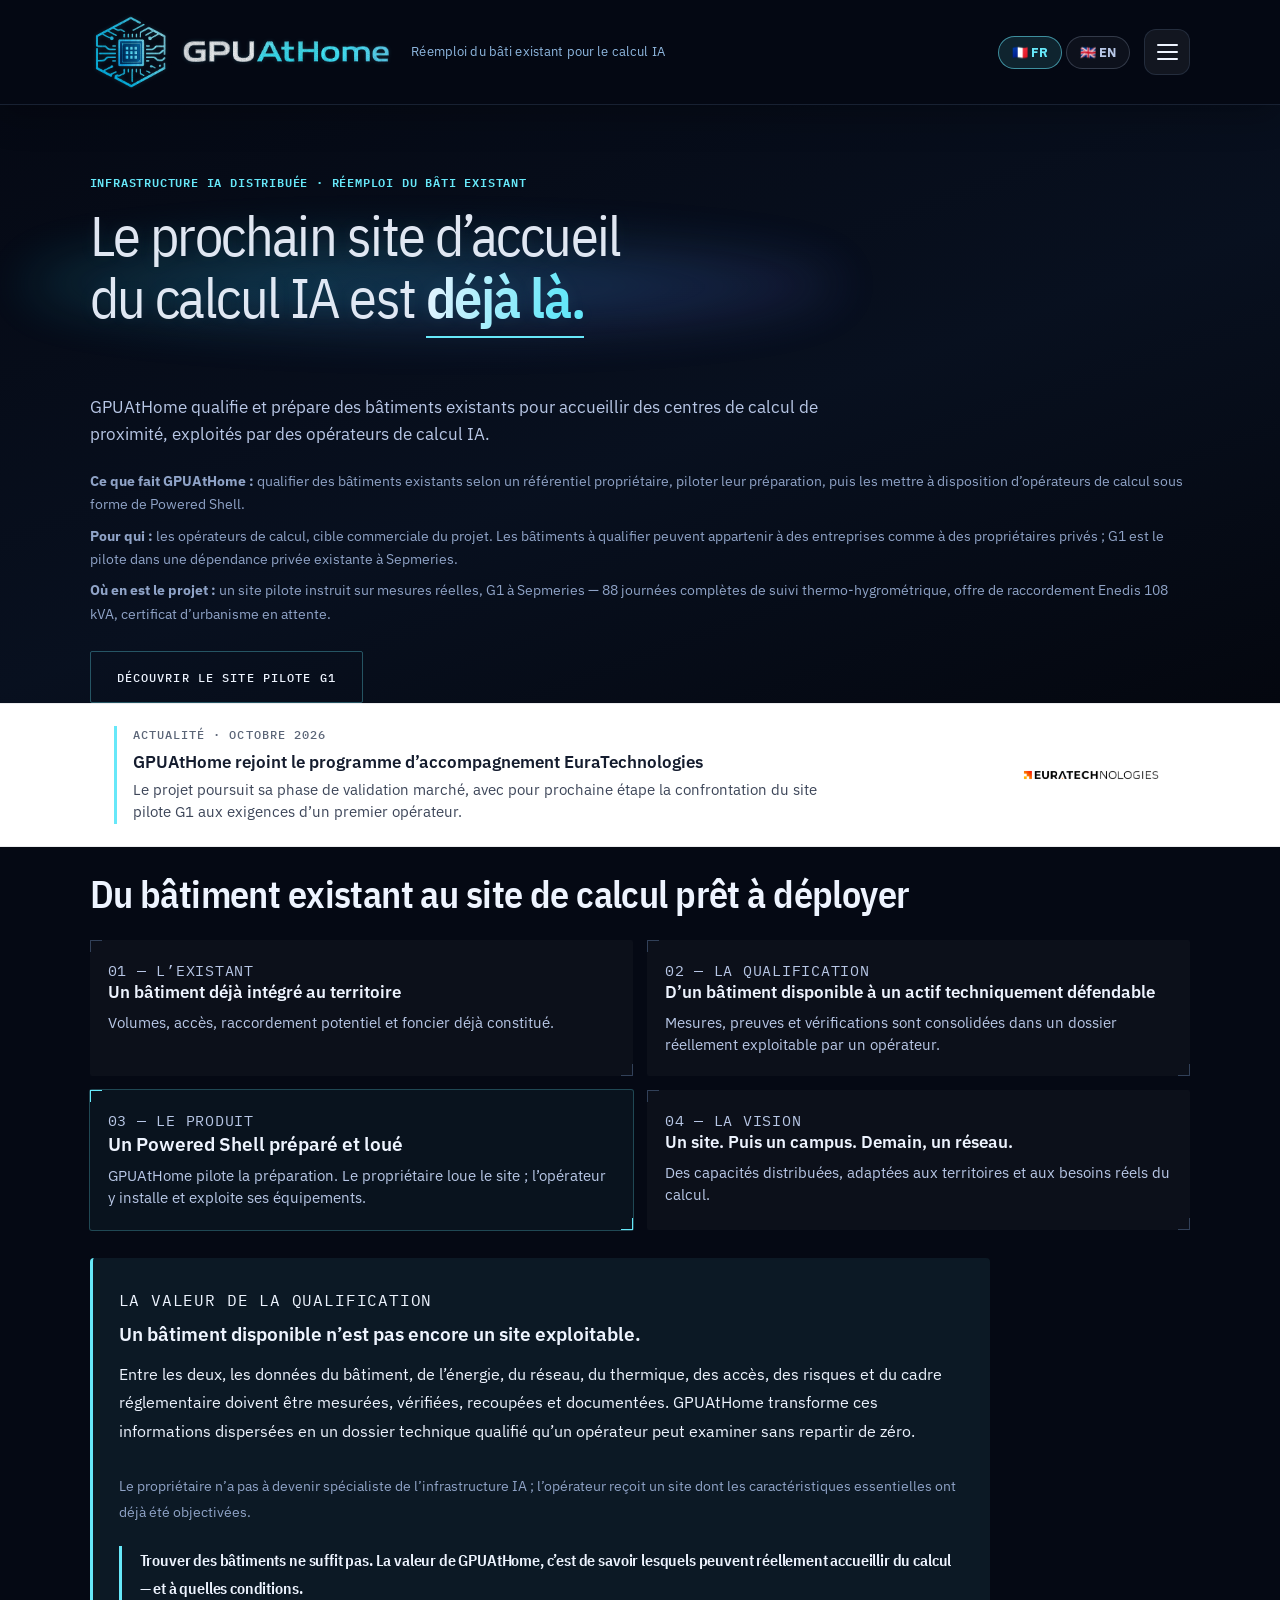
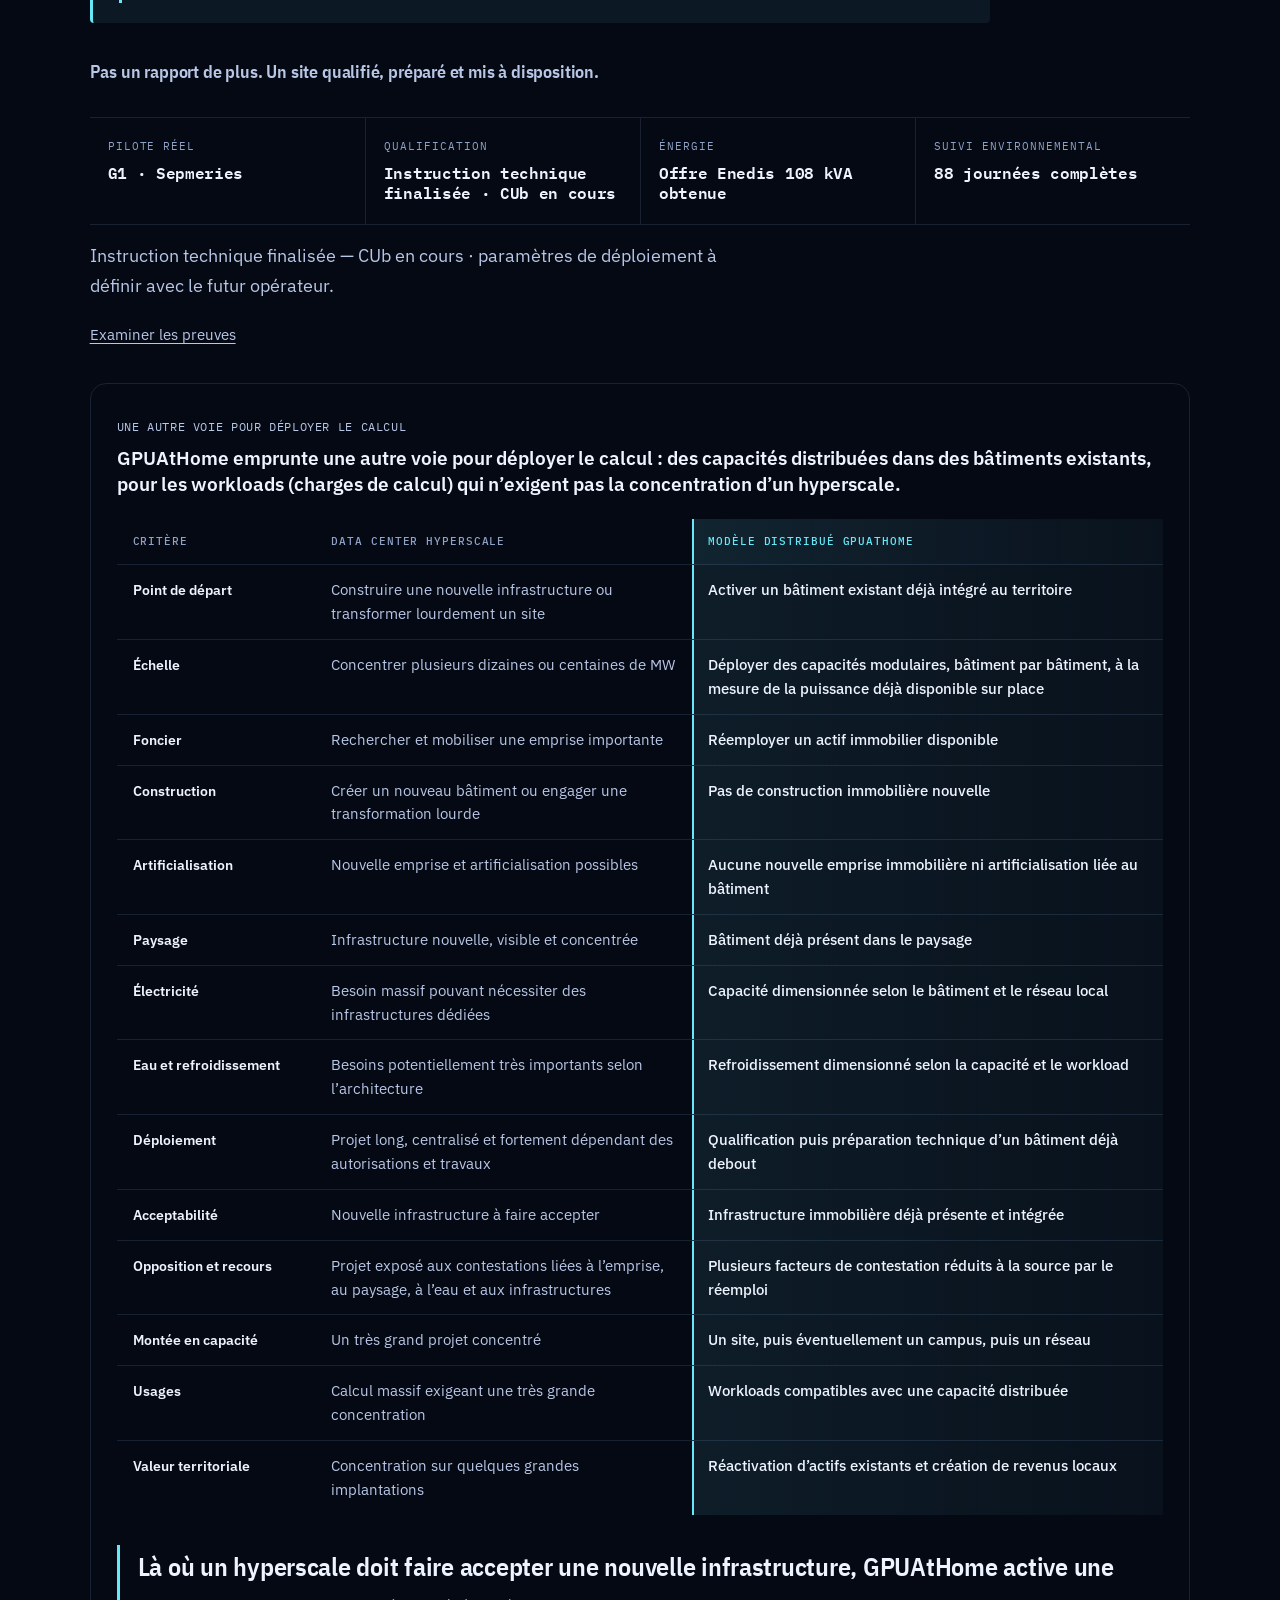
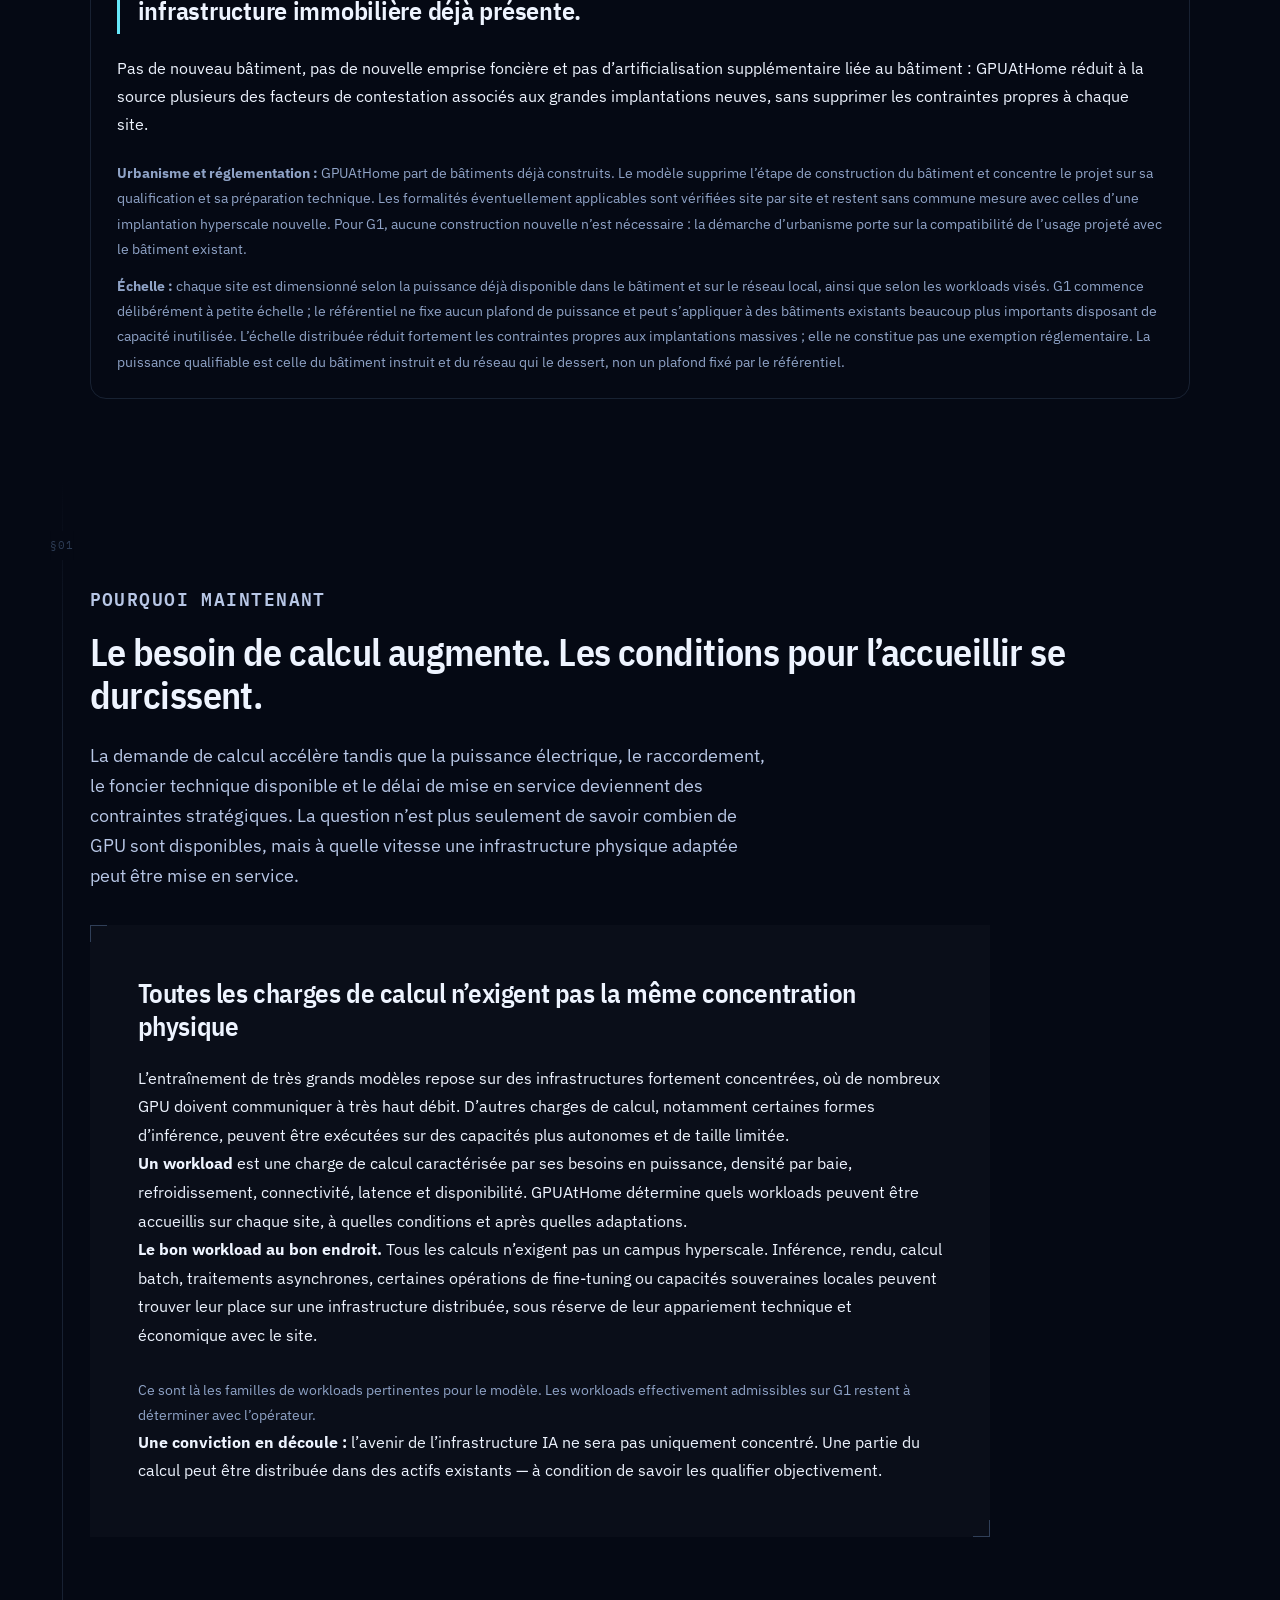
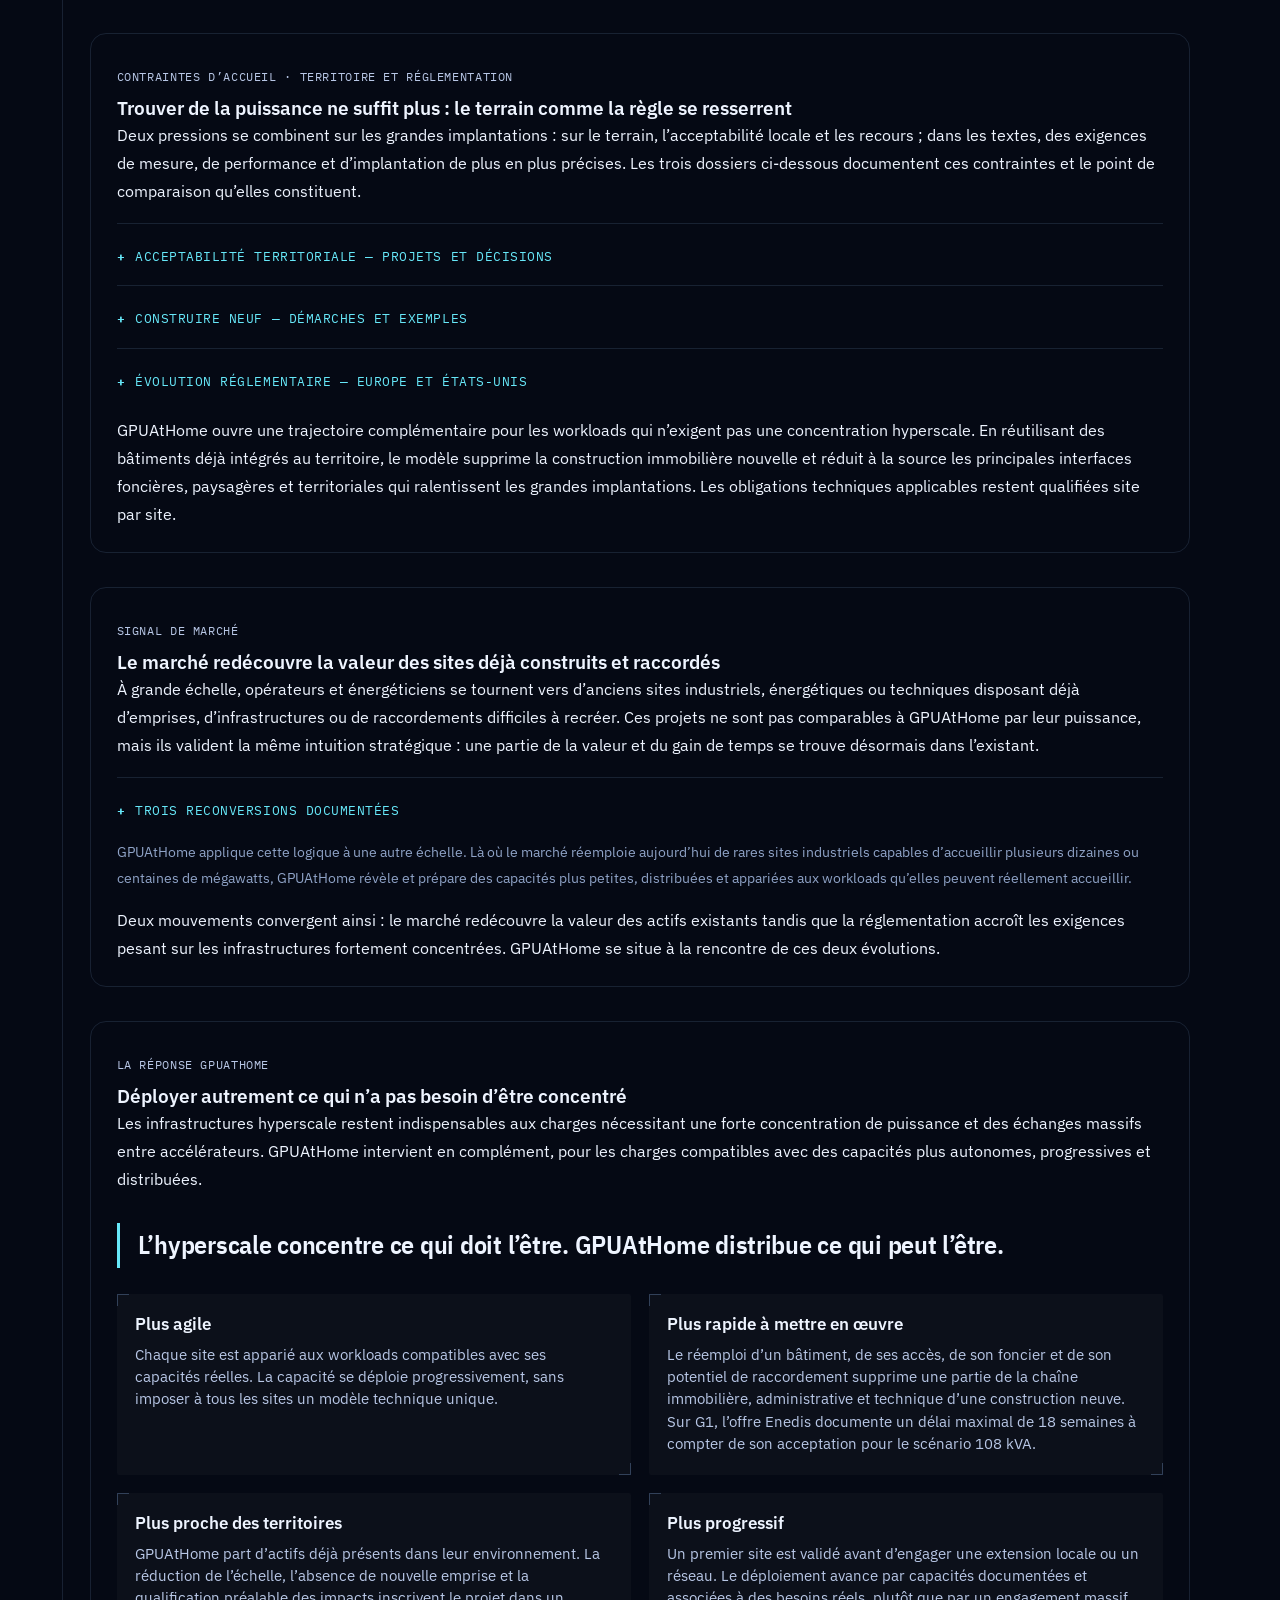
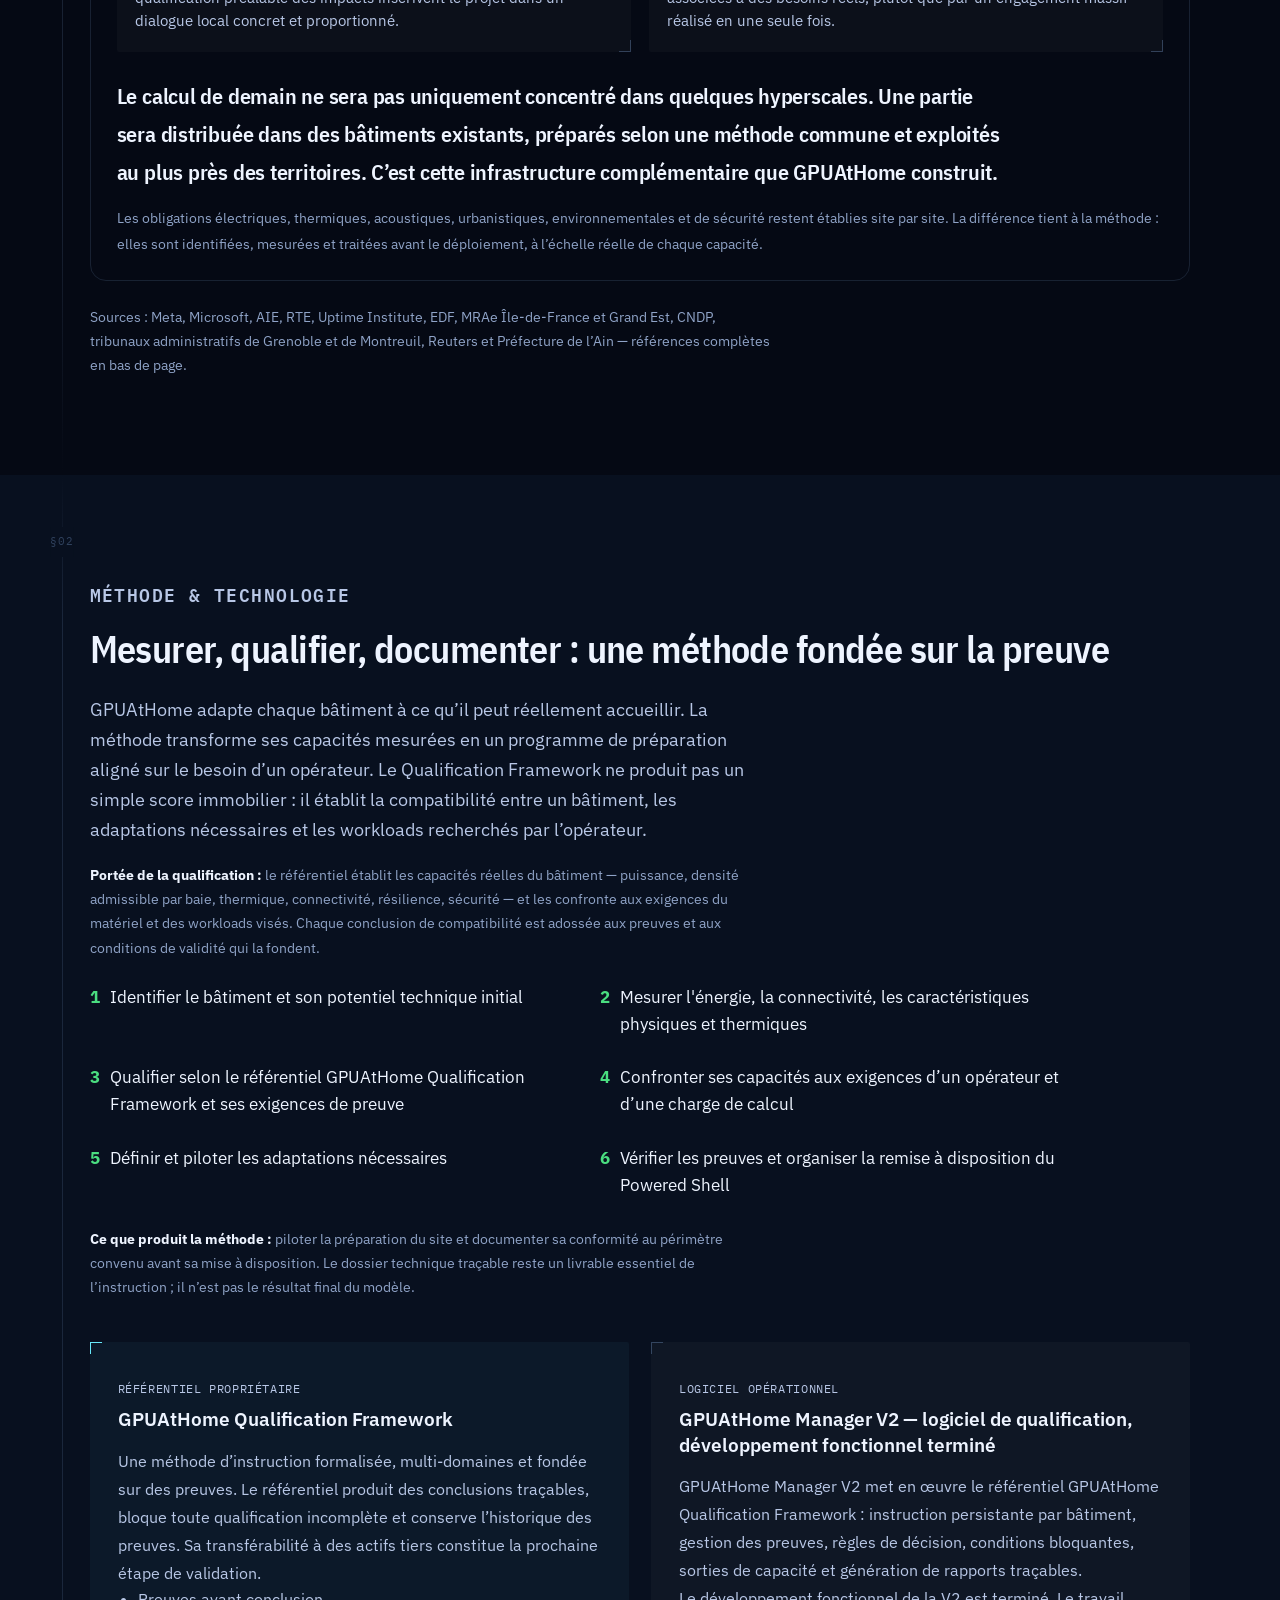
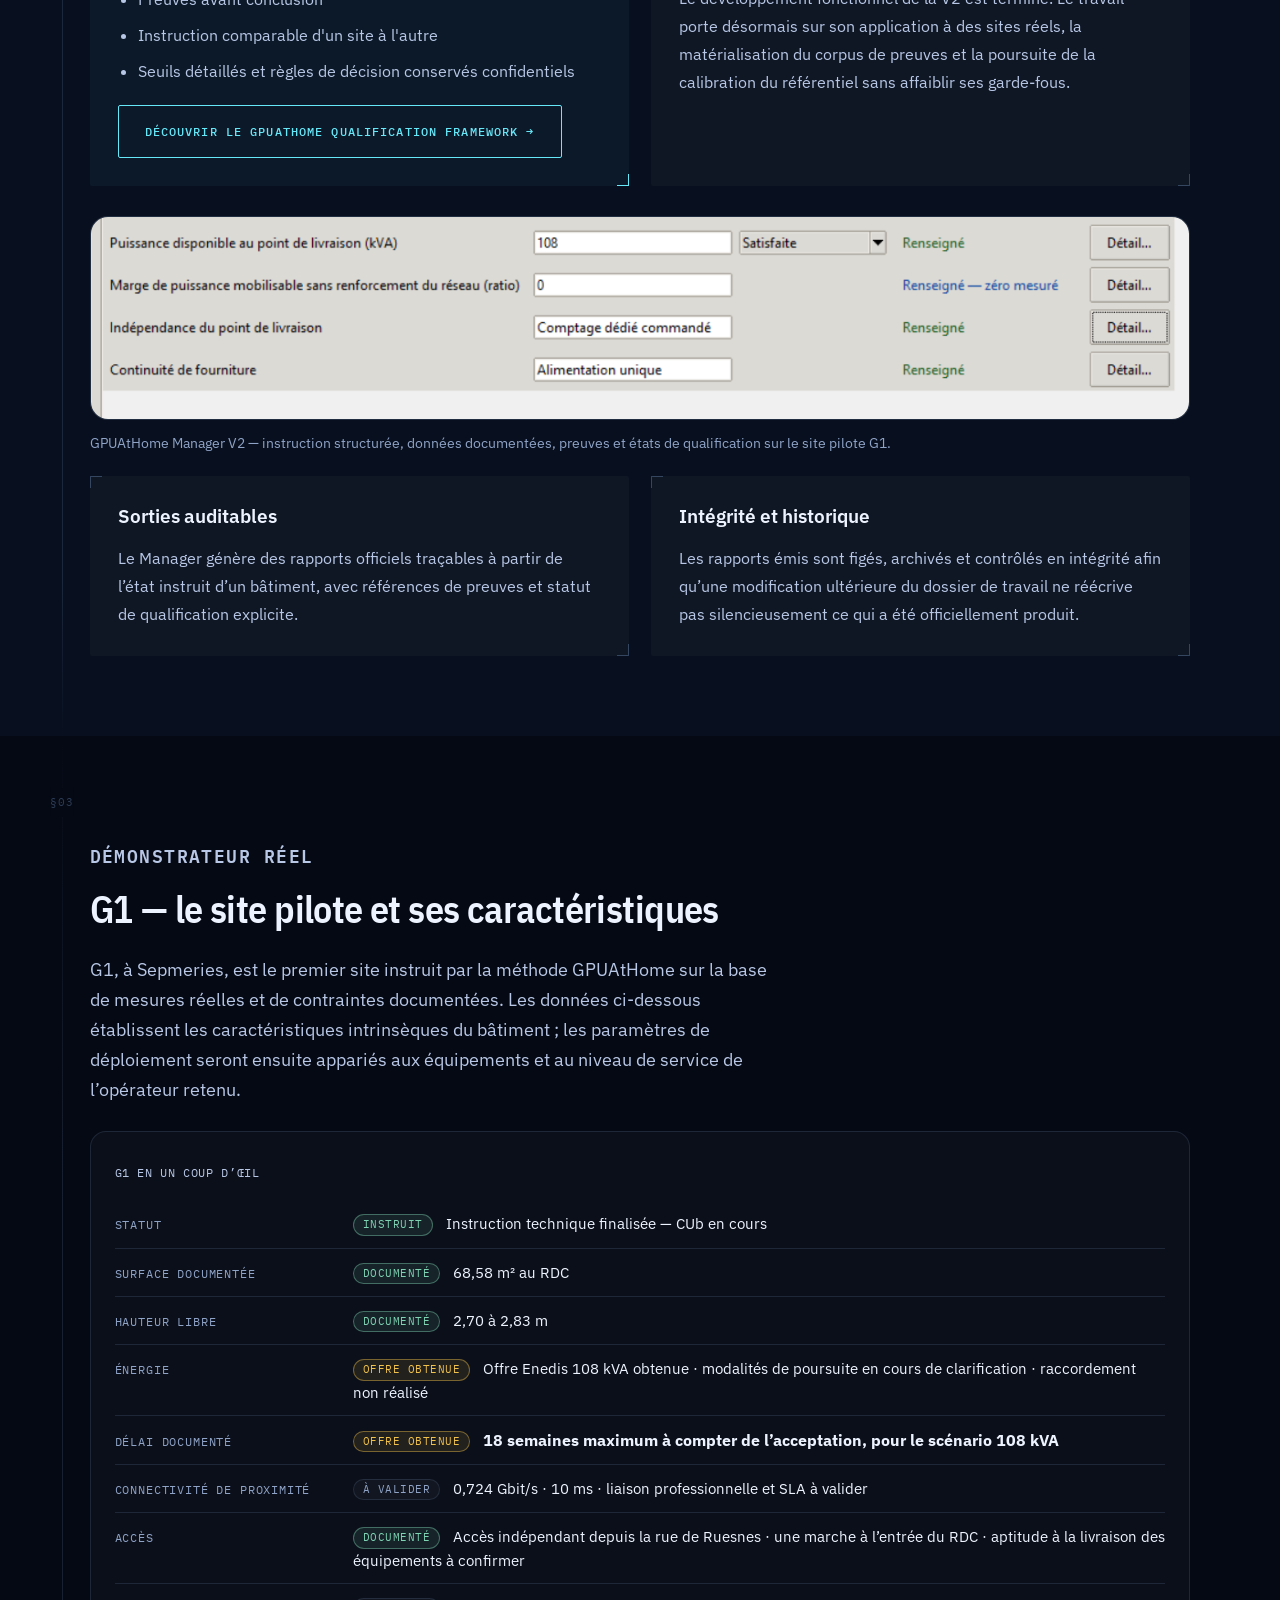
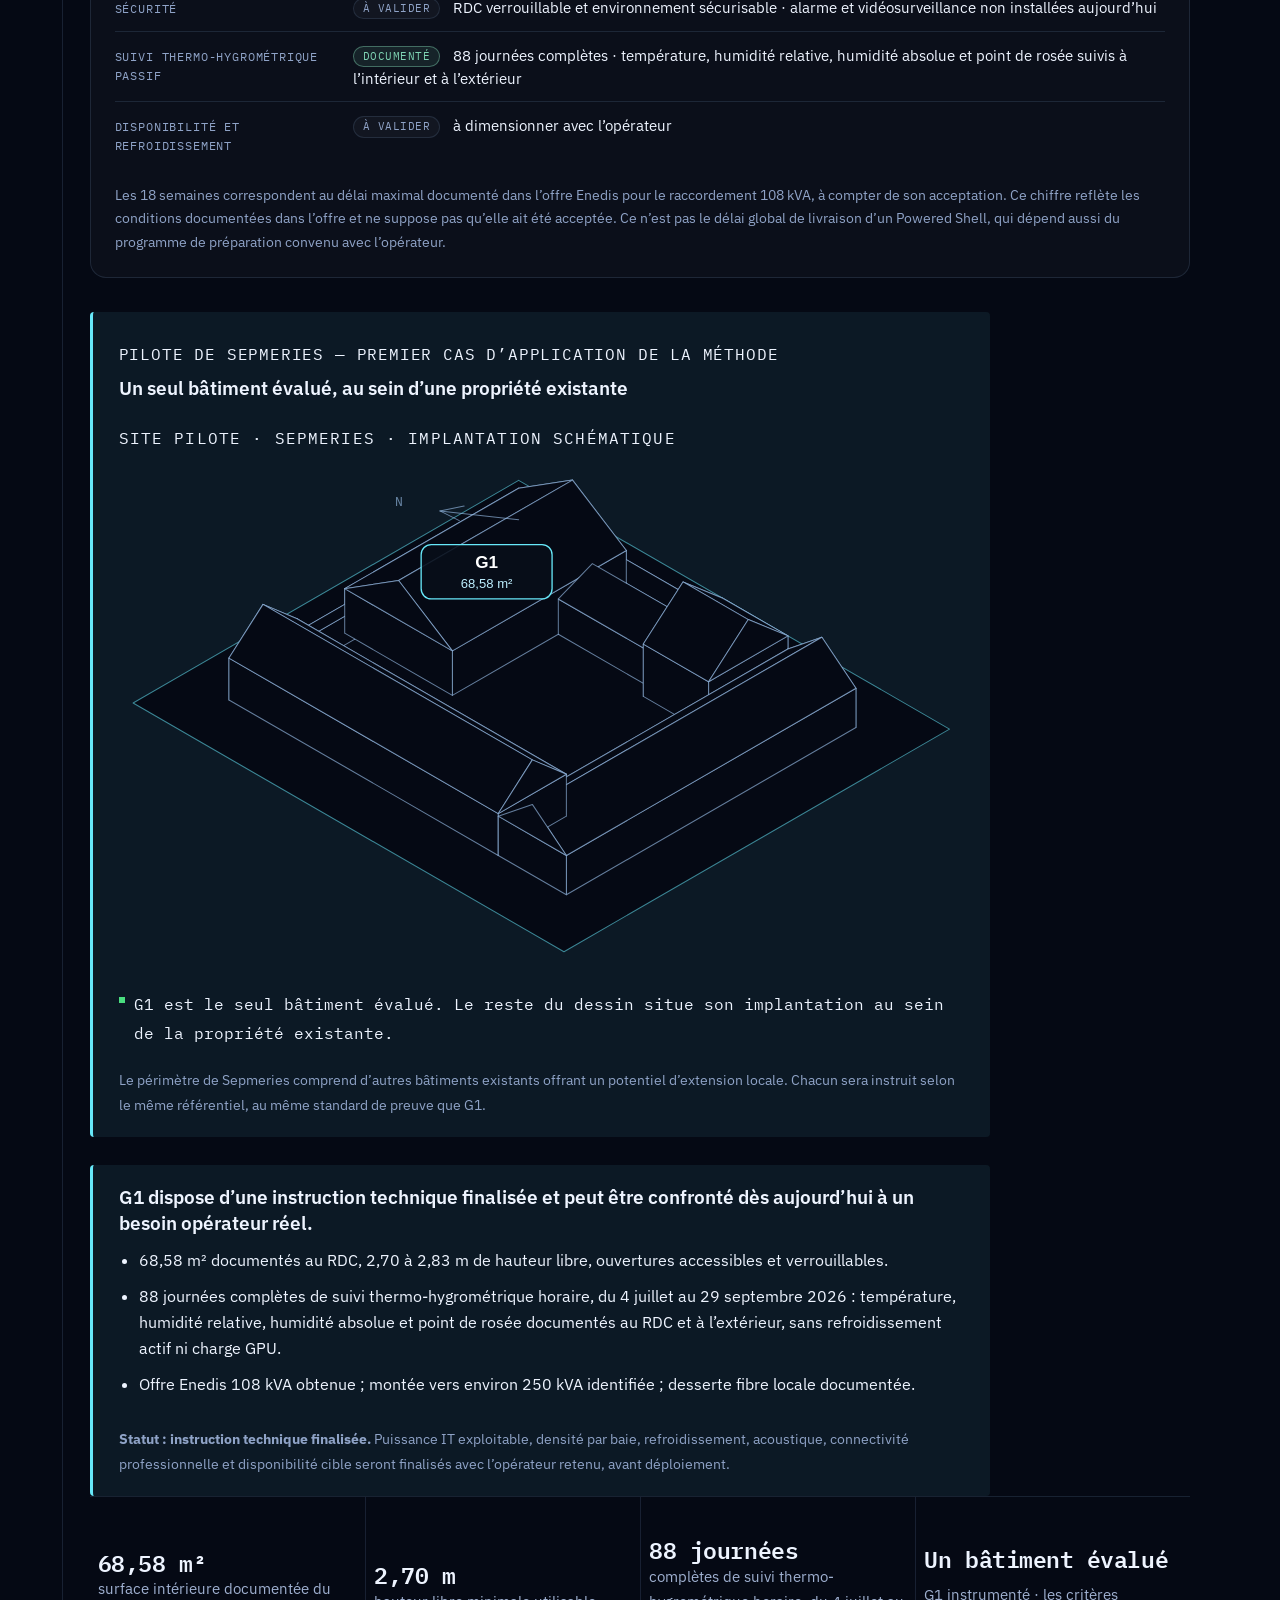
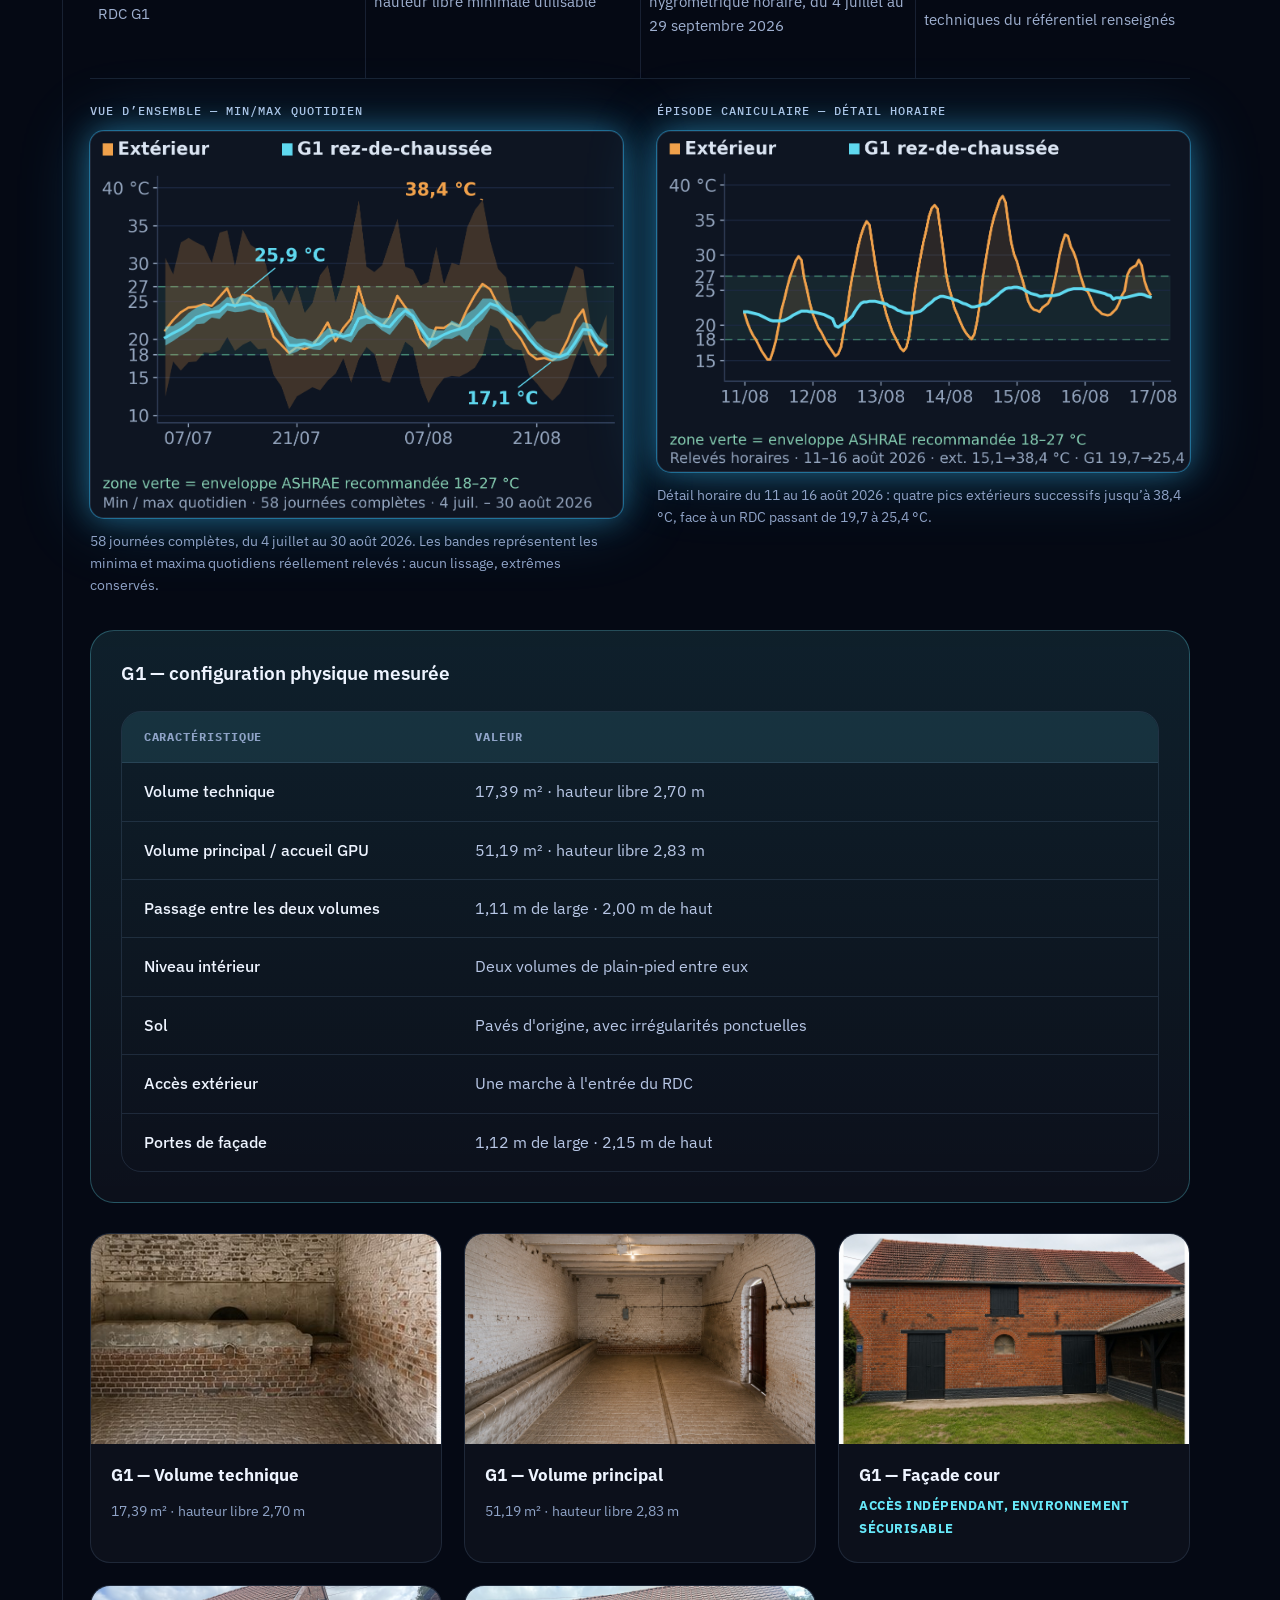
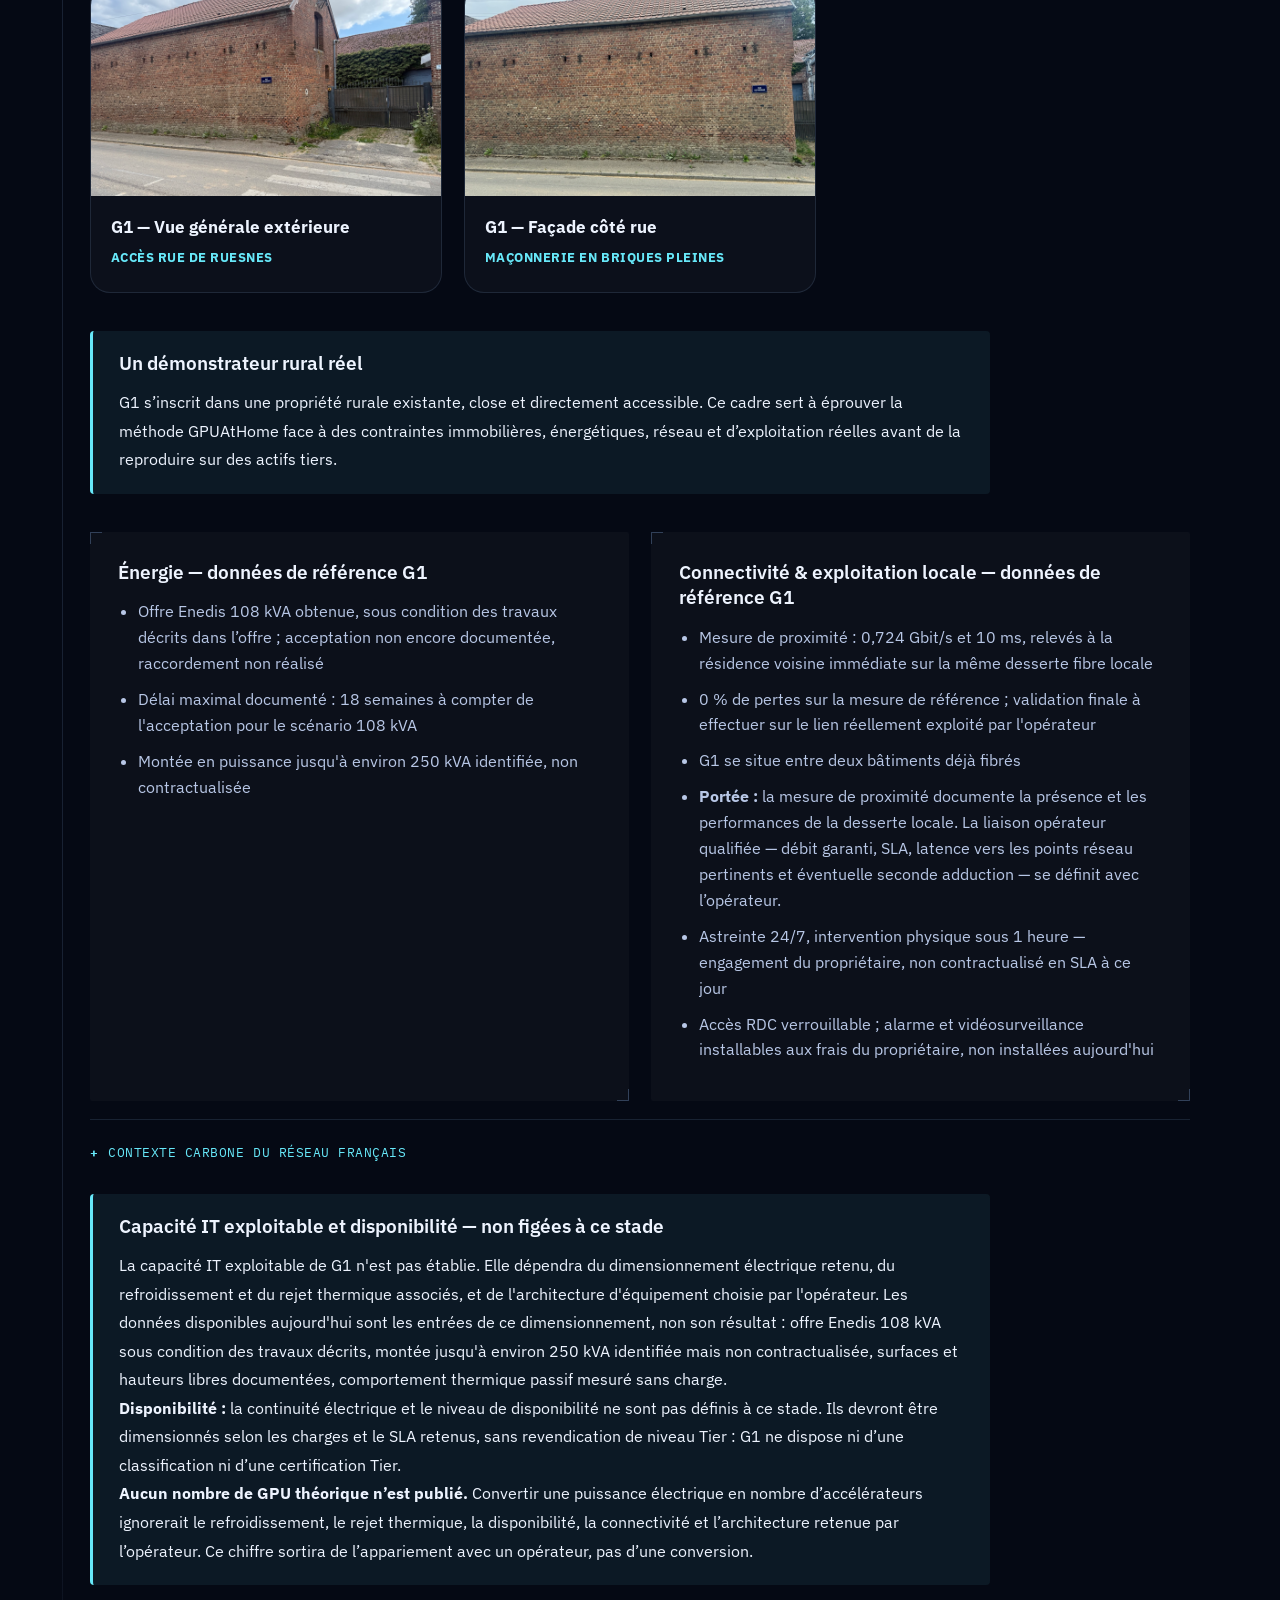
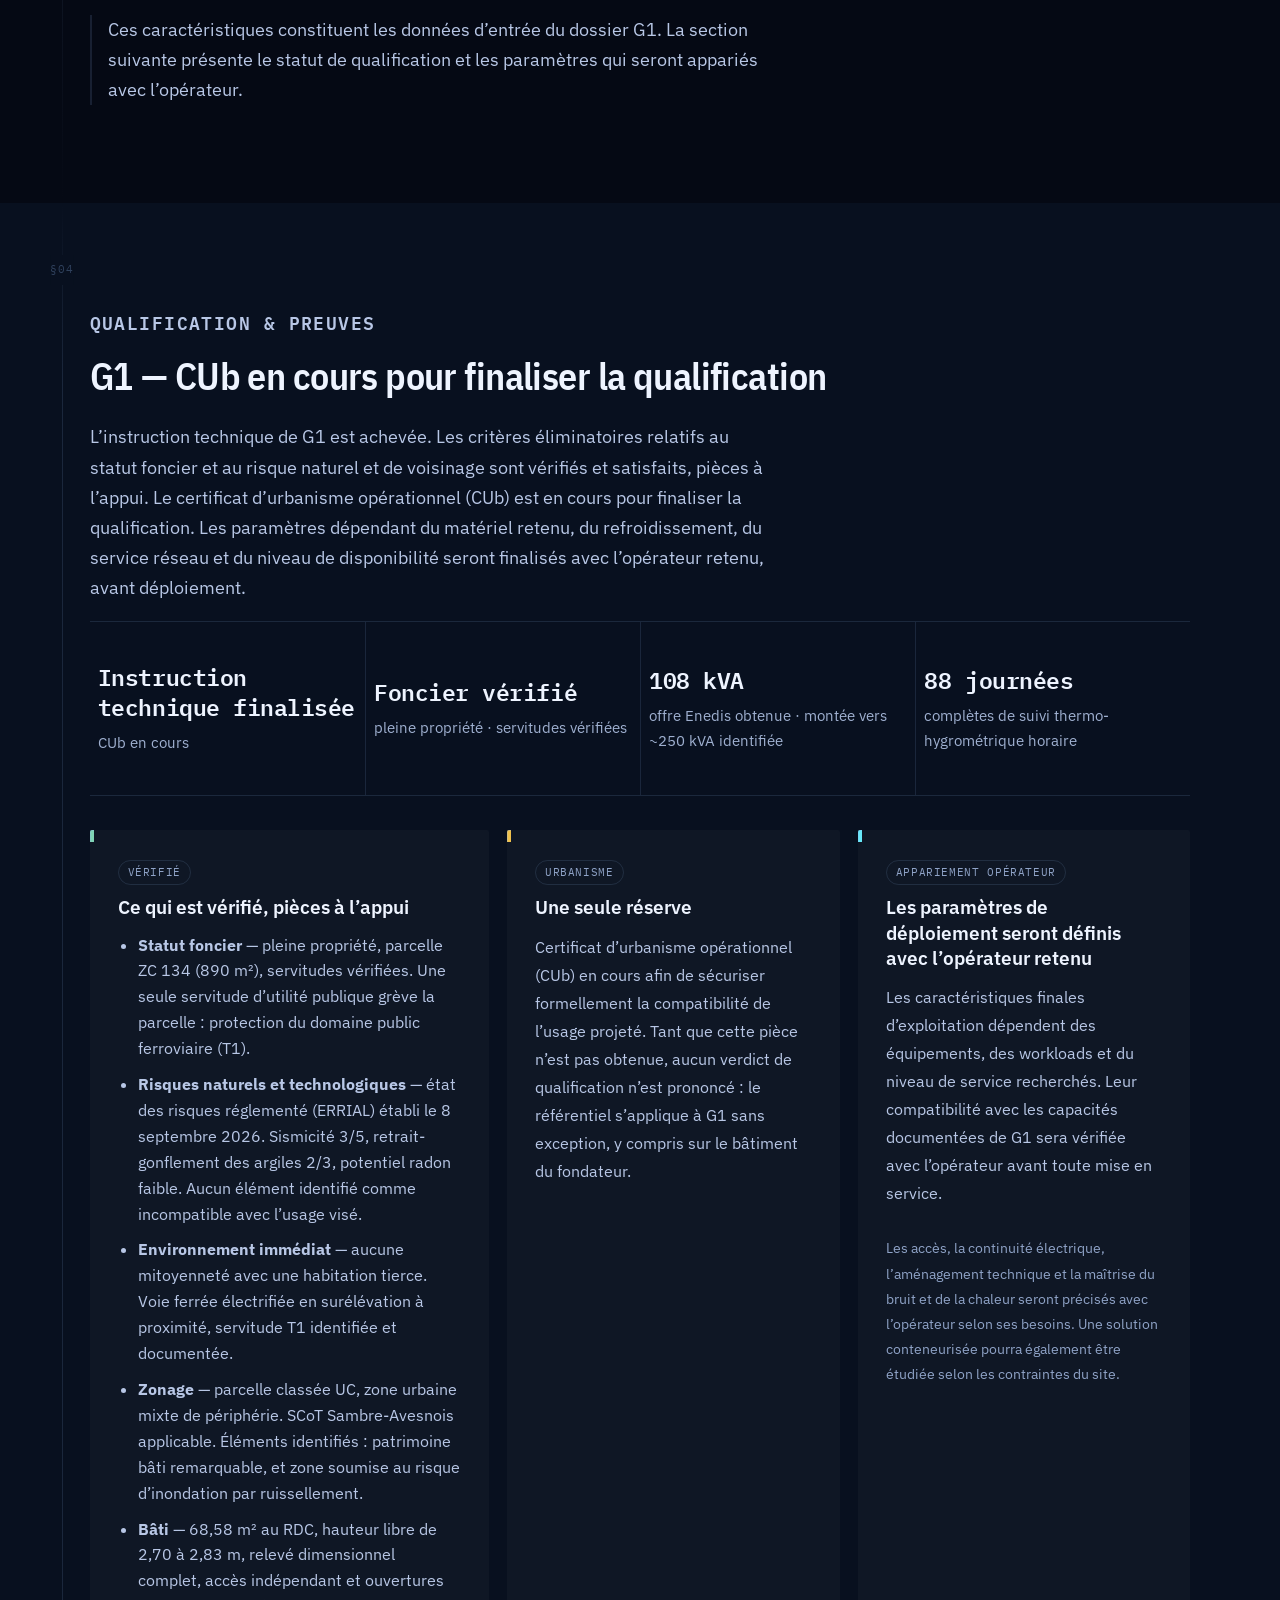
==== index.html @ 65f6f323 "Add files via upload" ====
<!DOCTYPE html>

<html lang="fr">
<head>
<meta charset="utf-8"/>
<meta content="width=device-width, initial-scale=1.0" name="viewport"/>
<title>GPUAtHome | Des bâtiments existants préparés pour accueillir le calcul IA</title>
<meta content="GPUAtHome transforme des bâtiments existants en Powered Shells : des sites qualifiés, préparés selon les exigences d’un opérateur, puis loués par leur propriétaire prêts à recevoir une infrastructure de calcul. Première application réelle : G1, à Sepmeries." name="description"/>
<!-- Open Graph / LinkedIn -->
<meta content="website" property="og:type"/>
<meta content="https://gpuathome.com/" property="og:url"/>
<meta content="GPUAtHome | Des bâtiments existants préparés pour accueillir le calcul IA" property="og:title"/>
<meta content="GPUAtHome qualifie des bâtiments existants, pilote leur préparation selon les exigences d’un opérateur et organise leur mise à disposition sous forme de Powered Shell. Première application réelle : G1, à Sepmeries." property="og:description"/>
<meta content="https://gpuathome.com/logo.png" property="og:image"/>
<meta content="GPUAtHome" property="og:image:alt"/>
<link href="https://gpuathome.com/" rel="canonical"/>
<script type="application/ld+json">
{
  "@context": "https://schema.org",
  "@type": "Organization",
  "name": "GPUAtHome",
  "url": "https://gpuathome.com/",
  "logo": "https://gpuathome.com/logo.png",
  "description": "GPUAtHome qualifie des bâtiments existants, pilote leur préparation selon les exigences d’un opérateur et organise leur mise à disposition sous forme de Powered Shell.",
  "email": "contact@gpuathome.com",
  "founder": {
    "@type": "Person",
    "name": "Benjamin Deram",
    "jobTitle": "Fondateur"
  },
  "address": {
    "@type": "PostalAddress",
    "addressLocality": "Sepmeries",
    "addressRegion": "Hauts-de-France",
    "addressCountry": "FR"
  },
  "contactPoint": {
    "@type": "ContactPoint",
    "contactType": "Contact opérateurs et propriétaires",
    "email": "contact@gpuathome.com",
    "availableLanguage": ["fr", "en"]
  }
}
</script>
<link href="favicon.png" rel="icon" type="image/png"/>
<link href="apple-touch-icon.png" rel="apple-touch-icon"/>
<link href="https://fonts.googleapis.com" rel="preconnect"/>
<link crossorigin="" href="https://fonts.gstatic.com" rel="preconnect"/>
<link href="https://fonts.googleapis.com/css2?family=IBM+Plex+Sans:wght@400;500;600&amp;family=IBM+Plex+Sans+Condensed:wght@500;600&amp;family=IBM+Plex+Mono:wght@400;500&amp;display=swap" rel="stylesheet"/>
<link href="style.css?v=80" rel="stylesheet"/>
<link href="animations.css?v=2" rel="stylesheet"/>
<link href="impact.css?v=6" rel="stylesheet"/>
<!-- Navigation du header (burger, menu "Plus", scrim, switcher de langue).
     Doit rester chargé APRÈS style.css : neutralise .lang-switcher{order:-1}. -->
<link href="header-nav.css?v=4" rel="stylesheet"/>
<!-- Surcouche « Le relevé ». Chargee en dernier : la retirer restaure
     integralement l'apparence precedente pour toute la partie CSS. -->
<link href="theme-releve.css?v=10" rel="stylesheet"/>
<style>
  .whatsnew-overlay{display:none;position:fixed;inset:0;background:rgba(8,12,20,0.72);z-index:9999;align-items:center;justify-content:center;padding:24px;}
  .whatsnew-overlay.is-open{display:flex;}
  .whatsnew-modal{background:#0f1420;color:#f2f4f8;max-width:520px;width:100%;border-radius:14px;padding:28px 28px 24px;box-shadow:0 20px 60px rgba(0,0,0,0.45);position:relative;font-family:inherit;}
  .whatsnew-modal h3{margin:0 0 4px;font-size:1.25rem;}
  .whatsnew-modal .whatsnew-date{display:block;font-size:0.85rem;opacity:0.65;margin-bottom:18px;}
  .whatsnew-modal ul{list-style:none;margin:0;padding:0;}
  .whatsnew-modal li{display:flex;align-items:flex-start;gap:10px;padding:8px 0;border-top:1px solid rgba(255,255,255,0.08);font-size:0.95rem;line-height:1.4;}
  .whatsnew-modal li:first-of-type{border-top:none;}
  .whatsnew-close{position:absolute;top:14px;right:14px;background:none;border:none;color:inherit;font-size:1.3rem;line-height:1;cursor:pointer;opacity:0.7;padding:4px;}
  .whatsnew-close:hover{opacity:1;}

  /* Bandeau de preuve du hero (passe P1) */
  .hero-proof{margin-top:22px;max-width:760px;padding-left:16px;border-left:2px solid currentColor;font-size:0.95rem;line-height:1.5;opacity:0.9;}
  .hero-secondary-link{margin-left:18px;font-size:0.95rem;text-decoration:underline;text-underline-offset:3px;}
  .sources-list .source-link{white-space:nowrap;font-size:0.9em;opacity:0.75;text-decoration:underline;text-underline-offset:2px;}
  .sources-list .source-link:hover{opacity:1;}
  @media (max-width:640px){.hero-secondary-link{display:inline-block;margin-left:0;margin-top:14px;}}

  /* Passe P2 — phrase de valeur du hero */
  /* Passe P2 — séquence en quatre étapes (2×2 desktop, 1 colonne mobile) */
  .value-grid{display:grid;gap:18px;grid-template-columns:repeat(2,minmax(0,1fr));margin-top:24px;}
  @media (max-width:820px){.value-grid{grid-template-columns:1fr;}}
  .value-grid .card h3{margin-top:0;}

  .value-grid--three{grid-template-columns:repeat(3,minmax(0,1fr));}
  @media (max-width:820px){.value-grid--three{grid-template-columns:1fr;}}

  /* Passe P3 — séquence d'ouverture compacte.
     Les quatre étapes doivent se lire d'un bloc, pas sur quatre écrans :
     la grille 2×2 est conservée jusqu'à 390 px, avec un corps réduit
     et un interlignage resserré plutôt qu'un passage en colonne unique. */
  .seq-grid{gap:14px;}
  .seq-card{padding:20px 18px;}
  .seq-card h3{margin:6px 0 8px;font-size:1.06rem;line-height:1.28;}
  .seq-card p{margin:0;font-size:0.93rem;line-height:1.5;}
  .seq-card .engine-eyebrow{margin:0;}
  /* 03 porte le produit réellement proposé : c'est la carte dominante. */
  .seq-card--product h3{font-size:1.2rem;}
  @media (min-width:821px){
    .seq-card--product{grid-row:span 1;box-shadow:0 0 0 1px rgba(103,232,249,0.28);}
  }
  /* 2×2 conservé jusqu'à 560 px. En dessous, chaque colonne ne ferait plus que
     ~140 px de texte utile : les titres des cartes 03 et 04 y tomberaient sur
     quatre à cinq lignes. On bascule donc en séquence verticale resserrée,
     conformément à la règle « 2×2 seulement si parfaitement lisible ». */
  @media (max-width:820px){
    .seq-grid{grid-template-columns:repeat(2,minmax(0,1fr));gap:10px;}
    .seq-card{padding:16px 14px;}
    .seq-card h3{font-size:0.98rem;line-height:1.25;}
    .seq-card--product h3{font-size:1.06rem;}
    .seq-card p{font-size:0.86rem;line-height:1.45;}
    .seq-card .engine-eyebrow{font-size:0.66rem;letter-spacing:0.07em;}
  }
  @media (max-width:560px){
    .seq-grid{grid-template-columns:1fr;gap:9px;}
    .seq-card{padding:15px 16px;}
    .seq-card h3{font-size:1.02rem;}
    .seq-card--product h3{font-size:1.12rem;}
    .seq-card p{font-size:0.89rem;}
  }

  /* Phrase manifeste : passage de la méthode au résultat. */
  .manifesto{
    margin:34px 0 0;max-width:760px;
    font-family:var(--font-display,inherit);font-weight:600;
    font-size:clamp(1.25rem,2.6vw,1.75rem);line-height:1.25;
    letter-spacing:-0.01em;color:var(--text);
  }
  .manifesto--compact{
    max-width:900px;
    font-size:clamp(1.12rem,1.7vw,1.35rem);line-height:1.4;
  }

  /* Bandeau de preuve G1 : quatre preuves lisibles d'un coup d'œil. */
  .proof-band{
    display:grid;grid-template-columns:repeat(4,minmax(0,1fr));gap:0;
    margin-top:30px;border-top:1px solid var(--rule,var(--border));
    border-bottom:1px solid var(--rule,var(--border));
  }
  .proof-band .proof-item{
    padding:20px 18px;border-left:1px solid var(--rule,var(--border));
  }
  .proof-band .proof-item:first-child{border-left:none;}
  .proof-band .proof-label{
    display:block;font-family:var(--font-mono);font-size:0.68rem;
    letter-spacing:0.09em;text-transform:uppercase;color:var(--muted-2);
    margin-bottom:7px;
  }
  .proof-band .proof-item strong{
    display:block;font-size:1rem;line-height:1.3;color:var(--text);
  }
  @media (max-width:900px){
    .proof-band{grid-template-columns:repeat(2,minmax(0,1fr));}
    .proof-band .proof-item{padding:16px 14px;border-top:1px solid var(--rule,var(--border));}
    .proof-band .proof-item:nth-child(-n+2){border-top:none;}
    .proof-band .proof-item:nth-child(odd){border-left:none;}
    .proof-band .proof-item strong{font-size:0.92rem;}
  }
  @media (max-width:560px){
    .proof-band{grid-template-columns:1fr;}
    .proof-band .proof-item{border-left:none;border-top:1px solid var(--rule,var(--border));padding:14px 2px;}
    .proof-band .proof-item:first-child{border-top:none;}
    .proof-band .proof-item strong{font-size:0.95rem;}
  }
  .proof-band-note{margin-top:16px;font-size:0.88rem;color:var(--muted-2);}
  .seq-link{margin-left:0;}

  /* Passe P4 — fiche opérateur « G1 en un coup d'œil ».
     Les valeurs sont celles déjà présentes dans les blocs détaillés ci-dessous ;
     la fiche les regroupe pour une lecture rapide, sans en ajouter de nouvelles. */
  .g1-sheet{margin-top:26px;padding:22px 24px;border:1px solid var(--border);border-radius:16px;background:var(--bg-card,rgba(255,255,255,0.02));}
  .g1-sheet-grid{margin:16px 0 0;display:grid;gap:0;}
  .g1-row{display:grid;grid-template-columns:220px 1fr;gap:18px;padding:12px 0;border-top:1px solid var(--rule,var(--border));align-items:baseline;}
  .g1-row:first-child{border-top:none;}
  .g1-row dt{margin:0;font-family:var(--font-mono);font-size:0.74rem;letter-spacing:0.07em;text-transform:uppercase;color:var(--muted-2);}
  .g1-row dd{margin:0;font-size:0.95rem;line-height:1.45;}
  .g1-row--lead dd strong{color:var(--text);font-size:1.02rem;}
  .tag{display:inline-block;margin-right:9px;padding:2px 9px;border-radius:999px;font-family:var(--font-mono);font-size:0.66rem;letter-spacing:0.05em;text-transform:uppercase;white-space:nowrap;vertical-align:1px;}
  .tag--doc{color:#7fd4b4;border:1px solid rgba(127,212,180,0.42);background:rgba(127,212,180,0.10);}
  .tag--offer{color:#f0c14b;border:1px solid rgba(240,193,75,0.42);background:rgba(240,193,75,0.10);}
  .tag--todo{color:var(--muted-2);border:1px solid var(--border);background:rgba(255,255,255,0.03);}
  .g1-sheet-note{margin:16px 0 0;font-size:0.85rem;line-height:1.5;color:var(--muted-2);}
  @media (max-width:760px){
    .g1-sheet{padding:18px 16px;}
    .g1-row{grid-template-columns:1fr;gap:5px;padding:11px 0;}
    .g1-row dd{font-size:0.92rem;}
  }

  .section-transition{margin-top:30px;padding-left:16px;border-left:2px solid var(--rule,var(--border));font-size:0.95rem;color:var(--muted);}

  /* Passe P4 — blocs « signal de marché », « évolution réglementaire »,
     « réponse GPUAtHome » et « test économique ». */
  .signal-block{margin-top:34px;padding:24px 26px;border:1px solid var(--border);border-radius:16px;}
  .signal-block > h3{margin:8px 0 0;}
  .signal-block .signal-src{font-family:var(--font-mono);font-size:0.72rem;word-break:break-word;}
  .signal-case{padding:16px 0;border-top:1px solid var(--rule,var(--border));}
  .signal-case:first-of-type{border-top:none;}
  .signal-case h4{margin:0 0 6px;font-size:1rem;}
  .signal-case .signal-kind{display:inline-block;margin-bottom:8px;padding:2px 9px;border-radius:999px;border:1px solid var(--border);font-family:var(--font-mono);font-size:0.64rem;letter-spacing:0.05em;text-transform:uppercase;color:var(--muted-2);}
  .pullquote{margin:30px 0 0;font-family:var(--font-display,inherit);font-weight:600;font-size:clamp(1.2rem,2.5vw,1.6rem);line-height:1.28;letter-spacing:-0.01em;color:var(--text);padding-left:18px;border-left:3px solid var(--cyan);}
  @media (max-width:760px){.signal-block{padding:18px 16px;}}

  /* Qualification G1 : preuves, clôture et paramètres opérateur. */
  .qualification-grid{display:grid;grid-template-columns:1.2fr 1fr 1fr;gap:18px;margin-top:34px;align-items:stretch;}
  .qualification-card{position:relative;overflow:hidden;}
  .qualification-card::before{content:"";position:absolute;inset:0 auto 0 0;width:3px;background:var(--border);}
  .qualification-card--acquired::before{background:#7fd4b4;}
  .qualification-card--closing::before{background:#f0c14b;}
  .qualification-card--operator::before{background:var(--cyan);}
  .qualification-status{display:inline-block;margin-bottom:10px;padding:3px 9px;border:1px solid var(--border);border-radius:999px;font-family:var(--font-mono);font-size:.66rem;letter-spacing:.06em;text-transform:uppercase;color:var(--muted-2);}
  .qualification-card h3{margin:0 0 12px;}
  .qualification-card ul,.qualification-card p:last-child{margin-bottom:0;}
  .qualification-actions{list-style:none;padding-left:0;counter-reset:qualification-action;}
  .qualification-actions li{position:relative;padding-left:34px;margin-top:14px;}
  .qualification-actions li:first-child{margin-top:0;}
  .qualification-actions li::before{counter-increment:qualification-action;content:counter(qualification-action);position:absolute;left:0;top:1px;width:22px;height:22px;border:1px solid rgba(240,193,75,.55);border-radius:50%;display:grid;place-items:center;font-family:var(--font-mono);font-size:.68rem;color:#f0c14b;}
  .qualification-actions span{display:block;margin-top:3px;font-size:.88rem;line-height:1.45;color:var(--muted);}
  .regulatory-conclusion{margin-top:24px;}
  .qualification-cta{
    display:flex;align-items:center;justify-content:space-between;gap:28px;
    margin-top:30px;padding:24px 26px;
    border-top:1px solid var(--border-strong);border-bottom:1px solid var(--border-strong);
    background:linear-gradient(90deg,rgba(103,232,249,0.08),rgba(37,99,235,0.08));
  }
  .qualification-cta-copy{max-width:660px;}
  .qualification-cta-label{
    display:block;margin-bottom:7px;font-family:var(--font-mono);
    font-size:0.68rem;font-weight:600;letter-spacing:0.09em;
    text-transform:uppercase;color:var(--cyan);
  }
  .qualification-cta p{margin:0;color:var(--muted);line-height:1.55;}
  .qualification-cta .btn{flex:0 0 auto;text-align:center;}
  @media (max-width:980px){.qualification-grid{grid-template-columns:1fr 1fr;}.qualification-card--acquired{grid-column:1/-1;}}
  @media (max-width:640px){
    .qualification-grid{grid-template-columns:1fr;gap:14px;margin-top:26px;}
    .qualification-card--acquired{grid-column:auto;}.regulatory-conclusion{margin-top:28px;}
    .qualification-cta{align-items:stretch;flex-direction:column;gap:18px;padding:21px 18px;}
    .qualification-cta .btn{width:100%;}
  }

  /* Passe P5 — tableau comparatif stratégique.
     Desktop : trois colonnes, la colonne GPUAtHome dominée visuellement
     (fond tinté, filet cyan, texte plus contrasté).
     Mobile : le tableau devient une suite de cartes comparatives ;
     un tableau à trois colonnes serait illisible à 390 px. */
  .cmp-wrap{margin-top:22px;}
  .cmp-table{width:100%;border-collapse:collapse;font-size:0.92rem;}
  .cmp-table th,.cmp-table td{text-align:left;vertical-align:top;padding:13px 16px;border-top:1px solid var(--rule,var(--border));}
  .cmp-table thead th{
    border-top:none;padding-bottom:14px;
    font-family:var(--font-mono);font-size:0.7rem;font-weight:500;
    letter-spacing:0.08em;text-transform:uppercase;color:var(--muted-2);
  }
  .cmp-table .cmp-crit{width:19%;}
  .cmp-table tbody th{
    width:19%;font-weight:600;font-size:0.9rem;color:var(--text);
  }
  .cmp-table .cmp-hs{color:var(--muted);width:36%;}
  .cmp-table .cmp-gah{
    width:45%;color:var(--text);font-weight:500;
    background:linear-gradient(90deg,rgba(103,232,249,0.09),rgba(103,232,249,0.035));
    box-shadow:inset 2px 0 0 var(--cyan);
  }
  .cmp-table thead .cmp-gah-head{
    color:var(--cyan);
    background:linear-gradient(90deg,rgba(103,232,249,0.12),rgba(103,232,249,0.04));
    box-shadow:inset 2px 0 0 var(--cyan);
  }
  .cmp-none{margin:0;padding-left:0;list-style:none;
    display:grid;grid-template-columns:repeat(2,minmax(0,1fr));gap:8px 20px;}
  .cmp-none li{position:relative;padding-left:22px;font-size:0.92rem;color:var(--muted);}
  .cmp-none li::before{content:"\2715";position:absolute;left:0;top:0;color:var(--cyan);font-size:0.8rem;}

  @media (max-width:820px){
    .cmp-table,.cmp-table tbody,.cmp-table tr,.cmp-table th,.cmp-table td{display:block;width:auto;}
    .cmp-table thead{position:absolute;width:1px;height:1px;overflow:hidden;clip:rect(0 0 0 0);white-space:nowrap;}
    .cmp-table tr{
      margin-top:12px;padding:14px 16px;
      border:1px solid var(--border);border-radius:14px;
    }
    .cmp-table tr:first-child{margin-top:0;}
    .cmp-table tbody th{
      width:auto;padding:0 0 10px;border-top:none;
      font-family:var(--font-mono);font-size:0.7rem;font-weight:500;
      letter-spacing:0.08em;text-transform:uppercase;color:var(--muted-2);
    }
    /* Les largeurs desktop (.cmp-hs 36% / .cmp-gah 45%) ont une specificite
       superieure a .cmp-table td : il faut les neutraliser nommement,
       sinon les cellules restent etroites une fois empilees. */
    .cmp-table td,
    .cmp-table .cmp-hs,
    .cmp-table .cmp-gah{width:auto;padding:10px 0 0;border-top:1px solid var(--rule,var(--border));}
    .cmp-table td::before{
      content:attr(data-label);display:block;margin-bottom:4px;
      font-family:var(--font-mono);font-size:0.63rem;letter-spacing:0.07em;
      text-transform:uppercase;color:var(--muted-2);
    }
    .cmp-table .cmp-gah{
      margin:10px -16px -14px;padding:12px 16px 14px;
      border-radius:0 0 13px 13px;box-shadow:inset 3px 0 0 var(--cyan);
    }
    .cmp-table .cmp-gah::before{color:var(--cyan);}
    .cmp-none{grid-template-columns:1fr;gap:7px;}
  }

  /* Passe P2 — figures thermiques.
     style.css impose aspect-ratio:16/9 + object-fit:contain + min-height:260px
     à .thermal-figure img. Les deux nouveaux graphiques ne sont pas en 16/9 :
     conservée, cette règle les enferme dans une boîte plus large qu'eux et
     réduit fortement leur taille utile sur iPhone. On la neutralise pour les
     seules figures du bloc .thermal-views, sans toucher aux autres figures. */
  .thermal-views{display:grid;gap:34px;margin-top:22px;}
  @media (min-width:1080px){.thermal-views{grid-template-columns:1fr 1fr;align-items:start;}}
  .thermal-views figure{margin:0;}
  .thermal-views .thermal-figure img{
    width:100%;height:auto;display:block;
    aspect-ratio:auto;min-height:0;object-fit:fill;
  }
  /* Le balayage .proof-frame::after est calé sur un cadre 16/9 : il déborderait
     ces figures. Il reste désactivé. En contrepartie le halo, trop discret sur
     un fond sombre, est renforcé et pulse sur les deux images dès qu'elles
     reçoivent .proof-active (impact.js les traite désormais toutes les deux). */
  .thermal-views .proof-frame::after{display:none;}
  .thermal-views .proof-frame img{
    border-radius:14px;
    box-shadow:0 0 0 1px rgba(56,189,248,0.42),
               0 0 30px rgba(56,189,248,0.42),
               0 0 72px rgba(56,189,248,0.24);
    will-change:box-shadow;
  }
  .thermal-views .proof-frame.proof-active img{
    -webkit-animation:thermalHaloPulse 3.4s ease-in-out infinite;
    animation:thermalHaloPulse 3.4s ease-in-out infinite;
  }
  @keyframes thermalHaloPulse{
    0%,100%{box-shadow:0 0 0 1px rgba(56,189,248,0.30),
                       0 0 20px rgba(56,189,248,0.28),
                       0 0 48px rgba(56,189,248,0.14);}
    50%    {box-shadow:0 0 0 2px rgba(103,232,249,0.78),
                       0 0 52px rgba(56,189,248,0.72),
                       0 0 112px rgba(129,140,248,0.42);}
  }
  @-webkit-keyframes thermalHaloPulse{
    0%,100%{box-shadow:0 0 0 1px rgba(56,189,248,0.30),
                       0 0 20px rgba(56,189,248,0.28),
                       0 0 48px rgba(56,189,248,0.14);}
    50%    {box-shadow:0 0 0 2px rgba(103,232,249,0.78),
                       0 0 52px rgba(56,189,248,0.72),
                       0 0 112px rgba(129,140,248,0.42);}
  }
  @media (prefers-reduced-motion: reduce){
    .thermal-views .proof-frame.proof-active img{
      -webkit-animation:none;
      animation:none;
      box-shadow:0 0 0 2px rgba(103,232,249,0.66),
                 0 0 42px rgba(56,189,248,0.58),
                 0 0 88px rgba(129,140,248,0.32);
    }
  }
  .thermal-view-title{
    font-family:var(--font-mono);font-size:0.72rem;font-weight:500;
    letter-spacing:0.09em;text-transform:uppercase;
    color:var(--muted);margin:0 0 10px;
  }

  /* Quatre chiffres clés : style.css pose 3 colonnes, ce qui laisse le
     quatrième seul sur une ligne. */
  @media (min-width:1101px){.thermal-headline-stats{grid-template-columns:repeat(4,1fr);}}

</style>
<!-- Privacy-friendly analytics by Plausible -->
<script>window.plausible=window.plausible||function(){(plausible.q=plausible.q||[]).push(arguments)},plausible.init=plausible.init||function(i){plausible.o=i||{}};
  if (localStorage.plausible_ignore !== 'true') {
    plausible.init();
    var pa=document.createElement('script');
    pa.async=true;
    pa.src='https://plausible.io/js/pa-NQ81xyQ6t1IffKp8BdThk.js';
    document.head.appendChild(pa);
  }
</script>
<style id="gpuathome-reveal-init-safety">
/* Correctif Safari/iOS : l'ancien reveal générique ne doit jamais
   pouvoir laisser une section, une carte ou un encart invisible
   tout en conservant sa hauteur dans la page. */
.reveal-init,
.reveal-init.reveal-visible,
.reveal-item {
  opacity: 1 !important;
  transform: none !important;
  visibility: visible !important;
}

html.reveal-enhanced .reveal-item:not(.is-visible) {
  opacity: 0 !important;
  transform: translateY(18px) !important;
}

/* Correctif hero : le sous-titre éditorial doit rester visible sur toutes les largeurs.
   Certaines règles historiques de style.css masquent .subtitle--full sur mobile. */
.hero .subtitle.subtitle--full {
  display: block !important;
  opacity: 1 !important;
  visibility: visible !important;
  transform: none !important;
  max-width: 760px;
  margin-top: 18px;
}

  /* Bandeau Actualité — accompagnement EuraTechnologies */
  .eura-news{background:#fff;border-top:1px solid rgba(20,30,50,0.08);border-bottom:1px solid rgba(20,30,50,0.08);}
  .eura-news__inner{max-width:1100px;margin:0 auto;padding:22px 24px;display:flex;align-items:center;justify-content:space-between;gap:28px;}
  .eura-news__text{border-left:3px solid var(--cyan,#1d9bb5);padding-left:16px;max-width:720px;}
  .eura-news__label{font-family:var(--font-mono,monospace);font-size:0.72rem;font-weight:500;letter-spacing:0.09em;text-transform:uppercase;color:#5b6577;margin:0 0 6px;}
  .eura-news__title{font-size:1.05rem;font-weight:600;line-height:1.35;color:#141c2e;margin:0 0 6px;}
  .eura-news__body{font-size:0.92rem;line-height:1.5;color:#3d4659;margin:0;}
  .eura-news__logo{flex:0 0 auto;display:block;width:150px;height:auto;}
  @media (max-width:700px){
    .eura-news__inner{flex-direction:column;align-items:flex-start;gap:14px;padding:18px 20px 38px;}
    .eura-news__logo{width:120px;}
  }
  .whatsnew-modal{max-height:88vh;overflow-y:auto;}
</style>
</head>
<body>
<header class="header">
<a aria-label="GPUAtHome - Accueil" class="brand-logo" href="#">
<img alt="GPUAtHome - Réemploi du bâti existant pour le calcul IA" src="logo.png"/>
<span class="brand-tagline" data-en="Existing-building reuse for AI compute">Réemploi du bâti existant pour le calcul IA</span>
</a>
<button aria-controls="siteNav" aria-expanded="false" aria-label="Ouvrir le menu" class="nav-toggle" id="navToggle" type="button">
<span>
</span>
<span>
</span>
<span>
</span>
</button>
<nav id="siteNav">
<a data-en="Solution" href="#parcours">Solution</a>
<a data-en="For operators" href="#contact">Opérateurs</a>
<a data-en="Why now" href="#why-now">Pourquoi maintenant</a>
<a data-en="Method" href="#method">Méthode</a>
<a data-en="G1 / Sepmeries" href="#g1">G1 / Sepmeries</a>
<a data-en="Qualification" href="#qualification">Qualification</a>
<a data-en="Model &amp; Vision" href="#model-vision">Modèle &amp; Vision</a>
<a data-en="Contact" href="#contact">Contact</a>
<div class="nav-more" id="navMore">
<button aria-expanded="false" class="nav-more-toggle" data-en="More" id="navMoreToggle" type="button">Plus</button>
<div class="nav-more-panel">
<a data-en="Progress" href="#progress">Avancement</a>
<a data-en="Ecosystem" href="#ecosystem">Écosystème</a>
<a data-en="Documentation" href="#documentation">Documentation</a>
<a data-en="Framework" href="qualification-framework.html">Référentiel</a>
</div>
</div>
</nav>
<div class="nav-scrim" id="navScrim">
</div>
</header>
<main>
<section class="hero" id="solution">
<div class="hero-top">
<p class="badge" data-en="Distributed AI infrastructure · Existing-building reuse">Infrastructure IA distribuée · Réemploi du bâti existant</p>
<h1>
<span data-en="The next site to host AI compute is">Le prochain site d’accueil du calcul IA est</span> <span class="h1-key" data-en="already here.">déjà là.</span>
</h1>
</div>
<div class="hero-bottom">
<p class="subtitle subtitle--full" data-en="GPUAtHome assesses and prepares existing buildings to host local compute centres operated by AI compute operators.">GPUAtHome qualifie et prépare des bâtiments existants pour accueillir des centres de calcul de proximité, exploités par des opérateurs de calcul IA.</p>
<p class="small" style="margin-top:20px;" data-en="&lt;strong&gt;What GPUAtHome does:&lt;/strong&gt; assess existing buildings against a proprietary framework, pilot their preparation, then hand them over to compute operators as Powered Shells."><strong>Ce que fait GPUAtHome :</strong> qualifier des bâtiments existants selon un référentiel propriétaire, piloter leur préparation, puis les mettre à disposition d’opérateurs de calcul sous forme de Powered Shell.</p>
<p class="small" style="margin-top:8px;" data-en="&lt;strong&gt;Who it is for:&lt;/strong&gt; compute operators, the project’s commercial target. Buildings to be assessed may belong to companies or private owners; G1 is the pilot in an existing privately owned outbuilding in Sepmeries."><strong>Pour qui :</strong> les opérateurs de calcul, cible commerciale du projet. Les bâtiments à qualifier peuvent appartenir à des entreprises comme à des propriétaires privés ; G1 est le pilote dans une dépendance privée existante à Sepmeries.</p>
<p class="small" style="margin-top:8px;" data-en="&lt;strong&gt;Where the project stands:&lt;/strong&gt; one pilot site assessed on real measurements, G1 in Sepmeries — 88 complete days of thermo-hygrometric monitoring, a 108 kVA Enedis connection offer, planning certificate pending."><strong>Où en est le projet :</strong> un site pilote instruit sur mesures réelles, G1 à Sepmeries — 88 journées complètes de suivi thermo-hygrométrique, offre de raccordement Enedis 108 kVA, certificat d’urbanisme en attente.</p>
<p class="hero-primary-action" style="margin-top:26px;">
<a class="btn secondary" data-en="Discover the G1 pilot site" href="#g1">Découvrir le site pilote G1</a>
</p>

</div>
</section>
<aside aria-label="Actualité" class="eura-news">
<div class="eura-news__inner">
<div class="eura-news__text">
<p class="eura-news__label" data-en="News · October 2026">Actualité · Octobre 2026</p>
<p class="eura-news__title" data-en="GPUAtHome joins the EuraTechnologies support programme">GPUAtHome rejoint le programme d’accompagnement EuraTechnologies</p>
<p class="eura-news__body" data-en="The project continues its market validation phase, with the next step being to test the G1 pilot site against the requirements of a first operator.">Le projet poursuit sa phase de validation marché, avec pour prochaine étape la confrontation du site pilote G1 aux exigences d’un premier opérateur.</p>
</div>
<img alt="EuraTechnologies" class="eura-news__logo" height="23" loading="lazy" src="logo-euratechnologies.png" width="150"/>
</div>
</aside>
<section class="section value-map" id="parcours" style="padding-top:26px;">
<h2 data-en="From an existing building to a compute site ready to deploy">Du bâtiment existant au site de calcul prêt à déployer</h2>
<div class="value-grid seq-grid reveal-item">
<article class="card seq-card">
<p class="engine-eyebrow" data-en="01 — The existing stock">01 — L’existant</p>
<h3 data-en="A building already part of its territory">Un bâtiment déjà intégré au territoire</h3>
<p data-en="Volumes, access, potential grid connection and land already in place.">Volumes, accès, raccordement potentiel et foncier déjà constitué.</p>
</article>
<article class="card seq-card">
<p class="engine-eyebrow" data-en="02 — Qualification">02 — La qualification</p>
<h3 data-en="From an available building to a technically defensible asset">D’un bâtiment disponible à un actif techniquement défendable</h3>
<p data-en="Measurements, evidence and checks are consolidated into a file an operator can actually use.">Mesures, preuves et vérifications sont consolidées dans un dossier réellement exploitable par un opérateur.</p>
</article>
<article class="card highlight seq-card seq-card--product">
<p class="engine-eyebrow" data-en="03 — The product">03 — Le produit</p>
<h3 data-en="A Powered Shell, prepared and leased">Un Powered Shell préparé et loué</h3>
<p data-en="GPUAtHome pilots the preparation. The owner leases the site; the operator installs and operates its equipment there.">GPUAtHome pilote la préparation. Le propriétaire loue le site ; l’opérateur y installe et exploite ses équipements.</p>
</article>
<article class="card seq-card">
<p class="engine-eyebrow" data-en="04 — The vision">04 — La vision</p>
<h3 data-en="One site. Then a campus. Tomorrow, a network.">Un site. Puis un campus. Demain, un réseau.</h3>
<p data-en="Distributed capacities, matched to territories and to the real needs of compute.">Des capacités distribuées, adaptées aux territoires et aux besoins réels du calcul.</p>
</article>
</div>
<div class="econ-callout reveal-item" style="margin-top:28px;">
<p class="engine-eyebrow" data-en="The value of qualification">La valeur de la qualification</p>
<h3 data-en="An available building is not yet a usable compute site.">Un bâtiment disponible n’est pas encore un site exploitable.</h3>
<p data-en="Between the two, physical, energy, network, thermal, access, risk and regulatory information has to be measured, checked, cross-checked and documented. GPUAtHome turns those scattered inputs into a qualified technical file that an operator can assess without starting again from zero.">Entre les deux, les données du bâtiment, de l’énergie, du réseau, du thermique, des accès, des risques et du cadre réglementaire doivent être mesurées, vérifiées, recoupées et documentées. GPUAtHome transforme ces informations dispersées en un dossier technique qualifié qu’un opérateur peut examiner sans repartir de zéro.</p>
<p class="small" data-en="The owner does not need to become an AI-infrastructure specialist; the operator receives a site whose essential characteristics have already been objectified.">Le propriétaire n’a pas à devenir spécialiste de l’infrastructure IA ; l’opérateur reçoit un site dont les caractéristiques essentielles ont déjà été objectivées.</p>
<p class="pullquote" style="margin-top:22px;" data-en="Finding buildings is not enough. GPUAtHome's value is knowing which ones can actually host compute — and under what conditions.">Trouver des bâtiments ne suffit pas. La valeur de GPUAtHome, c’est de savoir lesquels peuvent réellement accueillir du calcul — et à quelles conditions.</p>
</div>
<p class="manifesto" data-en="Not one more report. A site qualified, prepared and handed over.">Pas un rapport de plus. Un site qualifié, préparé et mis à disposition.</p>
<div class="proof-band" aria-label="Preuves G1">
<div class="proof-item">
<span class="proof-label" data-en="Real pilot">Pilote réel</span>
<strong class="metric" data-en="G1 · Sepmeries">G1 · Sepmeries</strong>
</div>
<div class="proof-item">
<span class="proof-label" data-en="Qualification">Qualification</span>
<strong class="metric" data-en="Technical assessment complete · planning certificate underway">Instruction technique finalisée · CUb en cours</strong>
</div>
<div class="proof-item">
<span class="proof-label" data-en="Power">Énergie</span>
<strong class="metric" data-en="108 kVA Enedis offer obtained">Offre Enedis 108 kVA obtenue</strong>
</div>
<div class="proof-item">
<span class="proof-label" data-en="Environmental monitoring">Suivi environnemental</span>
<strong class="metric" data-en="88 complete days">88 journées complètes</strong>
</div>
</div>
<p class="proof-band-note" data-en="Technical assessment complete — operational planning certificate underway · deployment parameters to be defined with the future operator.">Instruction technique finalisée — CUb en cours · paramètres de déploiement à définir avec le futur opérateur.</p>
<p style="margin-top:18px;">
<a class="hero-secondary-link seq-link" data-en="Review the evidence" href="#qualification">Examiner les preuves</a>
</p>
<div class="signal-block reveal-item" id="comparatif">
<p class="engine-eyebrow" data-en="Another way to deploy compute">Une autre voie pour déployer le calcul</p>
<h3 data-en="GPUAtHome takes a different path to deploying compute: distributed capacity inside existing buildings, for workloads that do not require hyperscale concentration.">GPUAtHome emprunte une autre voie pour déployer le calcul : des capacités distribuées dans des bâtiments existants, pour les workloads (charges de calcul) qui n’exigent pas la concentration d’un hyperscale.</h3>
<div class="cmp-wrap">
<table class="cmp-table">
<thead>
<tr>
<th scope="col" class="cmp-crit" data-en="Criterion">Critère</th>
<th scope="col" class="cmp-hs-head" data-en="Hyperscale data centre">Data center hyperscale</th>
<th scope="col" class="cmp-gah-head" data-en="GPUAtHome distributed model">Modèle distribué GPUAtHome</th>
</tr>
</thead>
<tbody>
<tr>
<th scope="row" data-en="Starting point">Point de départ</th>
<td class="cmp-hs" data-label="Hyperscale" data-en="Build new infrastructure or heavily transform a site">Construire une nouvelle infrastructure ou transformer lourdement un site</td>
<td class="cmp-gah" data-label="GPUAtHome" data-en="Activate an existing building already embedded in its territory">Activer un bâtiment existant déjà intégré au territoire</td>
</tr>
<tr>
<th scope="row" data-en="Scale">Échelle</th>
<td class="cmp-hs" data-label="Hyperscale" data-en="Concentrate tens or hundreds of MW">Concentrer plusieurs dizaines ou centaines de MW</td>
<td class="cmp-gah" data-label="GPUAtHome" data-en="Deploy modular capacity building by building, sized to the power already available on site">Déployer des capacités modulaires, bâtiment par bâtiment, à la mesure de la puissance déjà disponible sur place</td>
</tr>
<tr>
<th scope="row" data-en="Land">Foncier</th>
<td class="cmp-hs" data-label="Hyperscale" data-en="Find and secure a large footprint">Rechercher et mobiliser une emprise importante</td>
<td class="cmp-gah" data-label="GPUAtHome" data-en="Reuse an available property asset">Réemployer un actif immobilier disponible</td>
</tr>
<tr>
<th scope="row" data-en="Construction">Construction</th>
<td class="cmp-hs" data-label="Hyperscale" data-en="Erect a new building or undertake heavy transformation">Créer un nouveau bâtiment ou engager une transformation lourde</td>
<td class="cmp-gah" data-label="GPUAtHome" data-en="No new building construction">Pas de construction immobilière nouvelle</td>
</tr>
<tr>
<th scope="row" data-en="Soil artificialisation">Artificialisation</th>
<td class="cmp-hs" data-label="Hyperscale" data-en="Possible new footprint and soil artificialisation">Nouvelle emprise et artificialisation possibles</td>
<td class="cmp-gah" data-label="GPUAtHome" data-en="No new property footprint and no artificialisation linked to the building">Aucune nouvelle emprise immobilière ni artificialisation liée au bâtiment</td>
</tr>
<tr>
<th scope="row" data-en="Landscape">Paysage</th>
<td class="cmp-hs" data-label="Hyperscale" data-en="New infrastructure, visible and concentrated">Infrastructure nouvelle, visible et concentrée</td>
<td class="cmp-gah" data-label="GPUAtHome" data-en="A building already part of the landscape">Bâtiment déjà présent dans le paysage</td>
</tr>
<tr>
<th scope="row" data-en="Power">Électricité</th>
<td class="cmp-hs" data-label="Hyperscale" data-en="Massive demand that can require dedicated infrastructure">Besoin massif pouvant nécessiter des infrastructures dédiées</td>
<td class="cmp-gah" data-label="GPUAtHome" data-en="Capacity sized to the building and the local grid">Capacité dimensionnée selon le bâtiment et le réseau local</td>
</tr>
<tr>
<th scope="row" data-en="Water and cooling">Eau et refroidissement</th>
<td class="cmp-hs" data-label="Hyperscale" data-en="Potentially very large needs depending on the architecture">Besoins potentiellement très importants selon l’architecture</td>
<td class="cmp-gah" data-label="GPUAtHome" data-en="Cooling sized to the capacity and the workload">Refroidissement dimensionné selon la capacité et le workload</td>
</tr>
<tr>
<th scope="row" data-en="Deployment">Déploiement</th>
<td class="cmp-hs" data-label="Hyperscale" data-en="A long, centralised project heavily dependent on permits and works">Projet long, centralisé et fortement dépendant des autorisations et travaux</td>
<td class="cmp-gah" data-label="GPUAtHome" data-en="Qualification, then technical preparation of a building already standing">Qualification puis préparation technique d’un bâtiment déjà debout</td>
</tr>
<tr>
<th scope="row" data-en="Acceptability">Acceptabilité</th>
<td class="cmp-hs" data-label="Hyperscale" data-en="New infrastructure that must win acceptance">Nouvelle infrastructure à faire accepter</td>
<td class="cmp-gah" data-label="GPUAtHome" data-en="Property infrastructure already present and integrated">Infrastructure immobilière déjà présente et intégrée</td>
</tr>
<tr>
<th scope="row" data-en="Opposition and appeals">Opposition et recours</th>
<td class="cmp-hs" data-label="Hyperscale" data-en="A project exposed to challenges over footprint, landscape, water and infrastructure">Projet exposé aux contestations liées à l’emprise, au paysage, à l’eau et aux infrastructures</td>
<td class="cmp-gah" data-label="GPUAtHome" data-en="Several factors driving opposition reduced at source by reuse">Plusieurs facteurs de contestation réduits à la source par le réemploi</td>
</tr>
<tr>
<th scope="row" data-en="Scaling up">Montée en capacité</th>
<td class="cmp-hs" data-label="Hyperscale" data-en="One very large concentrated project">Un très grand projet concentré</td>
<td class="cmp-gah" data-label="GPUAtHome" data-en="One site, then possibly a campus, then a network">Un site, puis éventuellement un campus, puis un réseau</td>
</tr>
<tr>
<th scope="row" data-en="Uses">Usages</th>
<td class="cmp-hs" data-label="Hyperscale" data-en="Massive compute requiring very high concentration">Calcul massif exigeant une très grande concentration</td>
<td class="cmp-gah" data-label="GPUAtHome" data-en="Workloads compatible with distributed capacity">Workloads compatibles avec une capacité distribuée</td>
</tr>
<tr>
<th scope="row" data-en="Territorial value">Valeur territoriale</th>
<td class="cmp-hs" data-label="Hyperscale" data-en="Concentration on a few large sites">Concentration sur quelques grandes implantations</td>
<td class="cmp-gah" data-label="GPUAtHome" data-en="Reactivation of existing assets and creation of local income">Réactivation d’actifs existants et création de revenus locaux</td>
</tr>
</tbody>
</table>
</div>
<p class="pullquote" data-en="Where a hyperscale must win acceptance for new infrastructure, GPUAtHome activates property infrastructure that is already there.">Là où un hyperscale doit faire accepter une nouvelle infrastructure, GPUAtHome active une infrastructure immobilière déjà présente.</p>
<p style="margin-top:20px;" data-en="No new building, no new land footprint and no additional land artificialisation linked to the building: GPUAtHome reduces at source several of the factors that drive opposition to large new developments, without removing site-specific constraints.">Pas de nouveau bâtiment, pas de nouvelle emprise foncière et pas d’artificialisation supplémentaire liée au bâtiment : GPUAtHome réduit à la source plusieurs des facteurs de contestation associés aux grandes implantations neuves, sans supprimer les contraintes propres à chaque site.</p>
<p class="small" style="margin-top:22px;" data-en="Planning and regulation: GPUAtHome starts from buildings that are already built. The model removes the building-construction stage and concentrates the project on qualification and technical preparation. Any applicable formalities are checked site by site and remain out of all proportion with those of a new hyperscale site. For G1, no new construction is required: the planning work concerns the compatibility of the intended use with the existing building.">
<strong>Urbanisme et réglementation :</strong> GPUAtHome part de bâtiments déjà construits. Le modèle supprime l’étape de construction du bâtiment et concentre le projet sur sa qualification et sa préparation technique. Les formalités éventuellement applicables sont vérifiées site par site et restent sans commune mesure avec celles d’une implantation hyperscale nouvelle. Pour G1, aucune construction nouvelle n’est nécessaire : la démarche d’urbanisme porte sur la compatibilité de l’usage projeté avec le bâtiment existant.</p>
<p class="small" style="margin-top:12px;" data-en="&lt;strong&gt;Scale:&lt;/strong&gt; each site is sized to the power already available in the building and on the local grid, and to the target workloads. G1 deliberately starts at small scale; the framework sets no power ceiling and can be applied to much larger existing buildings with spare capacity. Distributed scale sharply reduces the constraints specific to massive sites; it is not a regulatory exemption. The capacity that can be qualified is that of the building assessed and of the grid serving it, not a ceiling set by the framework.">
<strong>Échelle :</strong> chaque site est dimensionné selon la puissance déjà disponible dans le bâtiment et sur le réseau local, ainsi que selon les workloads visés. G1 commence délibérément à petite échelle ; le référentiel ne fixe aucun plafond de puissance et peut s’appliquer à des bâtiments existants beaucoup plus importants disposant de capacité inutilisée. L’échelle distribuée réduit fortement les contraintes propres aux implantations massives ; elle ne constitue pas une exemption réglementaire. La puissance qualifiable est celle du bâtiment instruit et du réseau qui le dessert, non un plafond fixé par le référentiel.</p>
</div>
</section>
<section class="section" data-index="01" id="why-now">
<p class="section-label" data-en="Why now">Pourquoi maintenant</p>
<h2 data-en="Compute demand is rising. The conditions for hosting it are tightening.">Le besoin de calcul augmente. Les conditions pour l’accueillir se durcissent.</h2>
<p class="section-intro" data-en="Compute demand is accelerating while power, grid connection, available technical space and time-to-service are becoming strategic constraints. The question is no longer only how many GPUs are available, but how quickly suitable physical infrastructure can be brought online.">La demande de calcul accélère tandis que la puissance électrique, le raccordement, le foncier technique disponible et le délai de mise en service deviennent des contraintes stratégiques. La question n’est plus seulement de savoir combien de GPU sont disponibles, mais à quelle vitesse une infrastructure physique adaptée peut être mise en service.</p>
<div class="econ-callout reveal-item" style="margin-top:34px;">
<h3 data-en="Not all compute workloads require the same physical concentration">Toutes les charges de calcul n’exigent pas la même concentration physique</h3>
<p data-en="Training very large models relies on highly concentrated infrastructure, where many GPUs must communicate at very high bandwidth. Other compute workloads, and notably certain forms of inference, can be run on smaller, more self-contained capacities.">L’entraînement de très grands modèles repose sur des infrastructures fortement concentrées, où de nombreux GPU doivent communiquer à très haut débit. D’autres charges de calcul, notamment certaines formes d’inférence, peuvent être exécutées sur des capacités plus autonomes et de taille limitée.</p>
<p data-en="A workload is a compute load characterised by its requirements in power, density per rack, cooling, connectivity, latency and availability. GPUAtHome determines which workloads a given site can host, on what conditions and after which adaptations.">
<strong>Un workload</strong> est une charge de calcul caractérisée par ses besoins en puissance, densité par baie, refroidissement, connectivité, latence et disponibilité. GPUAtHome détermine quels workloads peuvent être accueillis sur chaque site, à quelles conditions et après quelles adaptations.</p>
<p data-en="The right workload in the right place. Not all compute requires a hyperscale campus. Inference, rendering, batch compute, asynchronous processing, certain fine-tuning operations or local sovereign capacity can find their place on distributed infrastructure, subject to technical and economic matching with the site.">
<strong>Le bon workload au bon endroit.</strong> Tous les calculs n’exigent pas un campus hyperscale. Inférence, rendu, calcul batch, traitements asynchrones, certaines opérations de fine-tuning ou capacités souveraines locales peuvent trouver leur place sur une infrastructure distribuée, sous réserve de leur appariement technique et économique avec le site.</p>
<p class="small" data-en="These are the workload families relevant to the model. The workloads actually admissible on G1 remain to be determined with the operator.">Ce sont là les familles de workloads pertinentes pour le modèle. Les workloads effectivement admissibles sur G1 restent à déterminer avec l’opérateur.</p>

<p data-en="This leads to a clear position: the future of AI infrastructure will not be concentrated alone. Part of the compute can be distributed across existing assets &mdash; provided they can be qualified objectively.">
<strong>Une conviction en découle :</strong> l’avenir de l’infrastructure IA ne sera pas uniquement concentré. Une partie du calcul peut être distribuée dans des actifs existants &mdash; à condition de savoir les qualifier objectivement.</p>
</div>

<div class="signal-block reveal-item">
<p class="engine-eyebrow" data-en="Hosting constraints &middot; territory and regulation">Contraintes d&rsquo;accueil &middot; territoire et r&eacute;glementation</p>
<h3 data-en="Finding power is no longer enough: both the ground and the rules are tightening">Trouver de la puissance ne suffit plus : le terrain comme la r&egrave;gle se resserrent</h3>
<p data-en="Two pressures now bear on large sites: on the ground, local acceptability and legal challenges; in the rules, increasingly precise measurement, performance and siting requirements. The three files below document these constraints and the benchmark they set.">Deux pressions se combinent sur les grandes implantations : sur le terrain, l&rsquo;acceptabilit&eacute; locale et les recours ; dans les textes, des exigences de mesure, de performance et d&rsquo;implantation de plus en plus pr&eacute;cises. Les trois dossiers ci-dessous documentent ces contraintes et le point de comparaison qu&rsquo;elles constituent.</p>
<details class="thermal-details" style="margin-top:18px;">
<summary data-en="Territorial acceptability &mdash; projects and decisions">Acceptabilit&eacute; territoriale &mdash; projets et d&eacute;cisions</summary>
<p data-en="Deploying new compute capacity no longer depends solely on available power and connection lead times. It also depends on the capacity of a territory to host the corresponding infrastructure. As projects grow in size, they concentrate several sensitive interfaces at a single point: land take, soil artificialisation, landscape, water and natural environments, noise, biodiversity, new electrical infrastructure, public procedures and third-party appeal periods &mdash; alongside how local populations perceive the balance between benefits and constraints.">Le d&eacute;ploiement de nouvelles capacit&eacute;s de calcul ne d&eacute;pend plus seulement de l&rsquo;&eacute;lectricit&eacute; disponible et des d&eacute;lais de raccordement. Il d&eacute;pend aussi de la capacit&eacute; d&rsquo;un territoire &agrave; accueillir l&rsquo;infrastructure correspondante. &Agrave; mesure que les projets gagnent en taille, ils concentrent en un m&ecirc;me point plusieurs interfaces sensibles : emprise fonci&egrave;re, artificialisation, paysage, eau et milieux naturels, bruit, biodiversit&eacute;, infrastructures &eacute;lectriques nouvelles, proc&eacute;dures publiques et d&eacute;lais de recours des tiers &mdash; auxquels s&rsquo;ajoute la perception locale du rapport entre b&eacute;n&eacute;fices et contraintes.</p>
<div style="margin-top:16px;">
<p data-en="These issues are not confined to public debate. At Le Bourget (Seine-Saint-Denis), the regional environmental authority identified substantial shortcomings in the application file in 2025, including air quality measurements considered unrepresentative and an acoustic study requiring revision. Concerns raised by residents &mdash; noise, air quality, public health &mdash; have subsequently been taken up by local elected representatives as grounds for decision, independently of the level of risk objectively established for any given project.">Ces sujets ne rel&egrave;vent pas uniquement du d&eacute;bat d&rsquo;opinion. Au Bourget (Seine-Saint-Denis), l&rsquo;autorit&eacute; environnementale r&eacute;gionale a relev&eacute; en 2025 des insuffisances substantielles dans le dossier, notamment des mesures de qualit&eacute; de l&rsquo;air jug&eacute;es non repr&eacute;sentatives et une &eacute;tude acoustique &agrave; reprendre. Les pr&eacute;occupations exprim&eacute;es par les riverains &mdash; bruit, qualit&eacute; de l&rsquo;air, sant&eacute; publique &mdash; ont ensuite &eacute;t&eacute; reprises par des &eacute;lus locaux comme motif de d&eacute;cision, ind&eacute;pendamment du niveau de risque objectivement &eacute;tabli pour chaque projet.</p>
<p data-en="A project can therefore be technically and administratively well advanced and still meet opposition strong enough to trigger delays, litigation, political mobilisation or reconsideration. The building permit granted in March 2026 for the Le Bourget data centre was withdrawn by the newly elected municipality, a withdrawal upheld by the Montreuil Administrative Court on 28 July 2026.">Un projet peut ainsi &ecirc;tre techniquement et administrativement avanc&eacute; tout en rencontrant une opposition suffisante pour entra&icirc;ner des ralentissements, des recours, une mobilisation politique ou une remise en cause. Le permis de construire d&eacute;livr&eacute; en mars 2026 pour le centre de donn&eacute;es du Bourget a &eacute;t&eacute; retir&eacute; par la municipalit&eacute; nouvellement &eacute;lue, retrait valid&eacute; par le tribunal administratif de Montreuil le 28 juillet 2026.</p>
<p data-en="The pattern extends beyond this single case: the Grand Est environmental authority recommended in March 2026 that examination of the Petit-Landau project be suspended, and the National Commission for Public Debate ordered a prior consultation on the Ozans project near Chateauroux. At Rantigny (Oise), following 269 contributions, the inquiry commissioner issued a favourable opinion subject to eight reservations on 15 September 2026, addressing environmental issues and technical and financial safeguards in particular (Actu Oise, 28 September 2026). This opinion is not an authorisation: the reservations must be fully addressed and incorporated into the authorisation and its conditions, with the decision resting with the prefect. These cases highlight recurring concerns: water, energy, noise, biodiversity, transparency and perceived local usefulness.">Le phénomène dépasse ce seul dossier : l’autorité environnementale du Grand Est a recommandé en mars 2026 de suspendre l’instruction du projet de Petit-Landau, et la Commission nationale du débat public a ordonné une concertation préalable sur celui d’Ozans près de Châteauroux. À Rantigny (Oise), après 269 contributions, le commissaire-enquêteur a rendu le 15 septembre 2026 un avis favorable assorti de huit réserves, notamment sur les enjeux environnementaux et les garanties techniques et financières (Actu Oise, 28 septembre 2026). Cet avis ne constitue pas une autorisation : les réserves doivent être intégralement levées et traduites dans l’autorisation et ses prescriptions, la décision revenant au préfet. Ces dossiers font ressortir des préoccupations récurrentes : eau, énergie, bruit, biodiversité, transparence et utilité locale perçue.</p>
</div>
</details>
<details class="thermal-details" style="margin-top:18px;">
<summary data-en="Building new &mdash; steps and examples">Construire neuf &mdash; d&eacute;marches et exemples</summary>
<div style="margin-top:16px;">
<p data-en="A new data centre is simultaneously a property, power, environmental, regulatory and local-acceptability project">
<strong>Un centre de donn&eacute;es neuf est simultan&eacute;ment un projet immobilier, &eacute;lectrique, environnemental, r&eacute;glementaire et d&rsquo;acceptabilit&eacute; locale.</strong></p>
<p data-en="Before the first GPU is operated, multiple workstreams must converge: land and planning, geotechnical and structural design, fire and acoustic studies, environmental assessment where required, biodiversity inventories in the relevant seasons, water and drainage design, grid studies and connection works, public procedures, permits, third-party appeal periods, construction and commissioning.">Avant l’exploitation du premier GPU, plusieurs chaînes doivent converger : foncier et urbanisme, études géotechniques et structurelles, incendie et acoustique, évaluation environnementale lorsqu’elle est requise, inventaires de biodiversité aux périodes pertinentes, gestion de l’eau et des eaux pluviales, études et travaux de raccordement électrique, procédures publiques, autorisations, délais de recours des tiers, construction puis mise en service.</p>
<p data-en="These steps do not all apply in the same form to every project, but each new-build site can open several fronts at once — technical, administrative, environmental, legal and reputational.">Toutes ces étapes ne s’appliquent pas sous la même forme à chaque projet, mais une construction neuve peut ouvrir simultanément plusieurs fronts — techniques, administratifs, environnementaux, juridiques et réputationnels.</p>
<p data-en="Reusing land, walls and access removes part of that chain. It can reduce new concrete, steel, land take and the embodied carbon of new construction, and, depending on the site, avoid very-high-voltage corridors, heavy water works and other off-site infrastructure.">Réutiliser le foncier, les murs et les accès retire une partie de cette chaîne. Cela peut réduire le béton, l’acier, l’artificialisation et le carbone incorporé de la construction neuve, et éviter selon les sites de nouvelles lignes très haute tension, des interventions hydrauliques lourdes et d’autres infrastructures hors site.</p>
<div class="grid why-now-grid" style="margin-top:30px;">
<article class="card">
<h3 data-en="Northern France — brownfield AI infrastructure is already happening">Hauts-de-France — le brownfield IA est déjà une réalité</h3>
<p data-en="Existing industrial assets are already being reused in the region for large-scale compute. In Béthune, 26,000 m² of the former Bridgestone plant are being converted into an AI compute site, with 120 MW targeted by end-2026 and 240 MW in 2027. At Bouchain, EDF selected SoftBank for a planned 400 MW data-centre project on the former thermal-power-plant site. Different scales and economics, but the same underlying signal: existing industrial infrastructure can become strategic compute infrastructure.">Des actifs industriels existants sont déjà réemployés dans la région pour accueillir du calcul à grande échelle. À Béthune, 26 000 m² de l’ancienne usine Bridgestone sont reconvertis en site de calcul IA, avec 120 MW visés fin 2026 puis 240 MW en 2027. À Bouchain, EDF a retenu SoftBank pour un projet de data center de 400 MW sur le site de l’ancienne centrale thermique. Les échelles et les modèles diffèrent, mais le signal est commun : une infrastructure industrielle existante peut devenir une infrastructure stratégique de calcul.</p>
<p class="small" data-en="GPUAtHome operates upstream and at a different scale: identifying, qualifying and preparing the next existing buildings that could become useful to compute operators.">GPUAtHome intervient en amont et à une autre échelle : identifier, qualifier et préparer les prochains bâtiments existants susceptibles de devenir utiles aux opérateurs de calcul.</p>
</article>
<article class="card">
<h3 data-en="Alixan — permit and legal risk">Alixan — permis et risque contentieux</h3>
<p data-en="A building permit granted in December 2025 was suspended by the courts in July 2026, illustrating how permitting does not eliminate litigation risk.">Un permis délivré en décembre 2025 a été suspendu par la justice en juillet 2026, illustrant le fait qu’une autorisation obtenue n’élimine pas le risque contentieux.</p>
</article>
<article class="card">
<h3 data-en="Blyes — environmental consultation alone spans months">Blyes — la seule consultation environnementale se compte en mois</h3>
<p data-en="The electronic public environmental consultation runs from July to October 2026, before any discussion of construction and commissioning timelines.">La consultation publique environnementale électronique s’étend de juillet à octobre 2026, avant même de parler des délais de construction et de mise en service.</p>
</article>
</div>
</div>
</details>
<details class="thermal-details" style="margin-top:18px;">
<summary data-en="Regulatory evolution &mdash; Europe and the United States">&Eacute;volution r&eacute;glementaire &mdash; Europe et &Eacute;tats-Unis</summary>
<p class="small" data-en="From public opinion to rules: the framework around large data centres is tightening">
<strong>De l&rsquo;opinion publique &agrave; la r&egrave;gle : le cadre des grands data centers se resserre.</strong></p>
<p data-en="Concerns about electricity, water, noise, land and the costs borne by territories are no longer confined to public debate. In Europe as in the United States, they are beginning to translate into measurement and publication obligations, performance thresholds, siting rules and new arrangements for who pays for energy infrastructure.">Les préoccupations relatives à la consommation électrique, à l’eau, au bruit, au foncier et aux coûts supportés par les territoires ne relèvent plus uniquement du débat public. En Europe comme aux États-Unis, elles commencent à se traduire par des obligations de mesure et de publication, des seuils de performance, des règles d’implantation et de nouvelles modalités de prise en charge des infrastructures énergétiques.</p>
<p class="small" data-en="National trajectories are not identical: some states are simultaneously seeking to accelerate digital infrastructure deemed strategic. But that acceleration comes with more precise environmental, energy and territorial requirements.">Les trajectoires nationales ne sont pas identiques : certains États cherchent simultanément à accélérer les infrastructures numériques jugées stratégiques. Mais cette accélération s’accompagne d’exigences environnementales, énergétiques et territoriales plus précises.</p>
<p class="small" data-en="This evolution does not mean that distributed capacities would escape the applicable rules. It does reinforce the need for projects that are proportionate, documented and matched to the real resources of their territory.">Cette évolution ne signifie pas que les capacités distribuées échapperaient aux règles applicables. Elle renforce en revanche la nécessité de projets proportionnés, documentés et adaptés aux ressources réelles de leur territoire.</p>
<div class="signal-case">
<span class="signal-kind" data-en="Adopted regulation + preparatory work">Règlement adopté + travaux préparatoires</span>
<h4 data-en="European Union — transparency, then performance standards">Union européenne — transparence puis standards de performance</h4>
<p class="small" data-en="Under the Energy Efficiency Directive and Delegated Regulation (EU) 2024/1364, data centres reaching at least 500 kW of installed IT power must report harmonised indicators covering energy, water and reused heat. The Commission is now preparing a Data Centre Energy Efficiency Package, which will introduce a European rating scheme and launch work on future minimum performance standards.">Au titre de la directive sur l’efficacité énergétique et du règlement délégué (UE) 2024/1364, les data centers atteignant au moins 500 kW de puissance IT installée transmettent des indicateurs harmonisés portant notamment sur l’énergie, l’eau et la chaleur réutilisée. La Commission prépare désormais un paquet dédié à l’efficacité énergétique des data centers, qui introduira un système européen de notation et lancera les travaux sur de futurs standards minimaux de performance.</p>
<p class="small" data-en="This threshold applies to the European scheme currently documented. It does not mean that smaller sites would be durably or automatically exempt from applicable rules.">
<em>Ce seuil concerne le dispositif européen actuellement documenté. Il ne signifie pas que les sites plus petits seraient durablement ou automatiquement exemptés des règles applicables.</em>
</p>
<p class="signal-src">
<a class="source-link" data-en="Directive, Article 12 &#8599;" href="https://eur-lex.europa.eu/legal-content/EN/TXT/?uri=OJ%3AJOL_2023_231_R_0001&amp;qid=1695186598766" target="_blank" rel="noopener noreferrer">Directive, article 12 &#8599;</a> · <a class="source-link" data-en="Commission page &#8599;" href="https://energy.ec.europa.eu/topics/energy-efficiency/energy-efficiency-targets-directive-and-rules/energy-efficiency-directive/energy-performance-data-centres_en" target="_blank" rel="noopener noreferrer">Page de la Commission &#8599;</a>
</p>
</div>
<div class="signal-case">
<span class="signal-kind" data-en="Adopted law">Loi adoptée</span>
<h4 data-en="Germany — efficiency and energy reuse">Allemagne — efficacité et réutilisation de l’énergie</h4>
<p class="small" data-en="The German energy efficiency act sets PUE targets for data centres and, for new sites, provides for a growing share of reused energy. It illustrates the shift from publishing indicators to directly applicable performance requirements.">La loi allemande sur l’efficacité énergétique impose des objectifs de PUE aux data centers et prévoit, pour les nouveaux sites, une part croissante d’énergie réutilisée. Elle illustre le passage de la publication d’indicateurs à des exigences de performance directement applicables.</p>
<p class="signal-src">
<a class="source-link" data-en="View source &#8599;" href="https://www.gesetze-im-internet.de/enefg/__11.html" target="_blank" rel="noopener noreferrer">Consulter la source &#8599;</a>
</p>
</div>
<div class="signal-case">
<span class="signal-kind" data-en="Draft text in consultation">Projet de texte en consultation</span>
<h4 data-en="Spain — draft of a strengthened framework">Espagne — projet de cadre renforcé</h4>
<p class="small" data-en="In August 2026 Spain opened a public consultation on a draft Royal Decree covering the energy and environmental sustainability, resilience and digital sovereignty of data centres. The draft notably provides for energy and water efficiency requirements together with criteria on renewable supply. It is a draft submitted for consultation, not a definitively adopted regulation.">L’Espagne a soumis à consultation en août 2026 un projet de décret royal portant sur la durabilité énergétique et environnementale, la résilience et la souveraineté numérique des data centers. Le projet prévoit notamment des exigences d’efficacité énergétique et hydrique ainsi que des critères relatifs à l’approvisionnement renouvelable. Il s’agit d’un projet soumis à consultation, non d’une réglementation définitivement adoptée.</p>
<p class="signal-src">
<a class="source-link" data-en="View source &#8599;" href="https://www.miteco.gob.es/es/energia/participacion/2026/detalle-participacion-publica-k-851.html" target="_blank" rel="noopener noreferrer">Consulter la source &#8599;</a>
</p>
</div>
<div class="signal-case">
<span class="signal-kind" data-en="State laws adopted">Lois d’État adoptées</span>
<h4 data-en="United States — grid costs, siting and noise">États-Unis — coûts réseau, implantation et bruit</h4>
<p class="small" data-en="In the United States, regulation is evolving mainly at state level. Oregon adopted a law in 2025 creating a specific tariff class so that very large consumers, including data centres, bear the costs they impose on the grid. In 2026 Virginia adopted a text requiring, before rezoning or special-use approval of a new high energy use facility — defined as one anticipated to require at least 100 MW — a site assessment of its sound profile on homes and schools within 500 feet, with optional assessment of water, farmland, parks, historic and forest land. These texts apply to those states and are not generalisable to the whole of the United States.">Aux États-Unis, la réglementation évolue principalement à l’échelle des États. L’Oregon a adopté en 2025 une loi créant une catégorie tarifaire spécifique afin que les très grands consommateurs, dont les data centers, supportent les coûts qu’ils imposent au réseau. En 2026, la Virginie a adopté un texte imposant, avant toute autorisation d’implantation d’un nouvel établissement fortement consommateur — défini comme appelant au moins 100 MW — une étude du profil acoustique du site sur les logements et les écoles situés à moins de 500 pieds, avec évaluation facultative des effets sur l’eau, les terres agricoles, les parcs, le patrimoine et la forêt. Ces textes valent pour ces États et ne sont pas généralisables à l’ensemble des États-Unis.</p>
<p class="signal-src">
<a class="source-link" data-en="Oregon source &#8599;" href="https://apps.oregon.gov/oregon-newsroom/OR/GOV/Posts/Post/governor-kotek-signs-bills-to-lower-energy-costs-for-oregonians" target="_blank" rel="noopener noreferrer">Source Oregon &#8599;</a> · <a class="source-link" data-en="Virginia source &#8599;" href="https://lis.virginia.gov/bill-details/20261/HB153" target="_blank" rel="noopener noreferrer">Source Virginie &#8599;</a>
</p>
</div>
<div class="signal-case">
<span class="signal-kind" data-en="National policy published + institutional position">Politique nationale publiée + position institutionnelle</span>
<h4 data-en="United Kingdom — acceleration and territorial requirements together">Royaume-Uni — accélération et exigences territoriales à la fois</h4>
<p class="small" data-en="The revised National Planning Policy Framework for England was published on 17 August 2026. It explicitly addresses the planning of data centres, of the strategic electricity and communications infrastructure they require, and of their possible co-location with large generation sources. Two movements therefore run in parallel: a national will to accelerate, and stronger territorial requirements carried by local authorities on water, energy, land and cumulative effects.">Le nouveau cadre national de planification (NPPF) pour l’Angleterre a été publié le 17 août 2026. Il traite explicitement de la planification des data centers, des infrastructures stratégiques d’électricité et de communication qu’ils exigent, et de leur éventuelle colocalisation avec de grandes sources de production. Deux mouvements se déroulent donc en parallèle : une volonté nationale d’accélération, et des exigences territoriales plus fortes portées par les collectivités sur l’eau, l’énergie, le foncier et les effets cumulés.</p>
<p class="signal-src">
<a class="source-link" data-en="NPPF (17 August 2026) &#8599;" href="https://www.gov.uk/guidance/national-planning-policy-framework" target="_blank" rel="noopener noreferrer">NPPF (17 août 2026) &#8599;</a> · <a class="source-link" data-en="LGA position &#8599;" href="https://www.local.gov.uk/parliament/briefings-and-responses/local-government-response-sustainability-data-centres-uk" target="_blank" rel="noopener noreferrer">Position de la LGA &#8599;</a>
</p>
</div>
</details>
<p class="regulatory-conclusion" data-en="GPUAtHome opens a complementary deployment path for workloads that do not require hyperscale concentration. By reusing buildings already embedded in their territory, the model eliminates new building construction and removes at source the main land, landscape and territorial interfaces that delay large sites. Applicable technical obligations remain assessed site by site.">GPUAtHome ouvre une trajectoire complémentaire pour les workloads qui n’exigent pas une concentration hyperscale. En réutilisant des bâtiments déjà intégrés au territoire, le modèle supprime la construction immobilière nouvelle et réduit à la source les principales interfaces foncières, paysagères et territoriales qui ralentissent les grandes implantations. Les obligations techniques applicables restent qualifiées site par site.</p>
</div>

<div class="signal-block reveal-item">
<p class="engine-eyebrow" data-en="Market signal">Signal de marché</p>
<h3 data-en="The market is rediscovering the value of sites already built and connected">Le marché redécouvre la valeur des sites déjà construits et raccordés</h3>
<p data-en="At large scale, operators and energy companies are turning to former industrial, energy or technical sites that already hold land, infrastructure or grid connections that are difficult to recreate. These projects are not comparable to GPUAtHome in terms of power, but they validate the same strategic intuition: part of the value and of the time saved now lies in what already exists.">À grande échelle, opérateurs et énergéticiens se tournent vers d’anciens sites industriels, énergétiques ou techniques disposant déjà d’emprises, d’infrastructures ou de raccordements difficiles à recréer. Ces projets ne sont pas comparables à GPUAtHome par leur puissance, mais ils valident la même intuition stratégique : une partie de la valeur et du gain de temps se trouve désormais dans l’existant.</p>
<details class="thermal-details" style="margin-top:18px;">
<summary data-en="Three documented conversions">Trois reconversions documentées</summary>
<div class="signal-case">
<span class="signal-kind" data-en="Operational site">Site opérationnel</span>
<h4 data-en="Data4 — France">Data4 — France</h4>
<p class="small" data-en="Data4 states that it has transformed former Alcatel and Nokia industrial sites near Paris into a 500 MW data center hub, now among the largest in Europe. The company presents industrial regeneration as an explicit part of its strategy.">Data4 indique avoir transformé d’anciens sites industriels Alcatel et Nokia situés près de Paris en un hub de data centers de 500 MW, aujourd’hui parmi les plus grands d’Europe. Le groupe présente la régénération d’actifs industriels comme un axe assumé de sa stratégie.</p>
<p class="signal-src">
<a class="source-link" data-en="View source &#8599;" href="https://www.data4group.com/en/news-data4/in-northern-france-data4-launches-its-largest-data-center-campus-to-support-europes-ai-growth/" target="_blank" rel="noopener noreferrer">Consulter la source &#8599;</a>
</p>
</div>
<div class="signal-case">
<span class="signal-kind" data-en="Industrial project">Projet industriel</span>
<h4 data-en="Drax — United Kingdom">Drax — Royaume-Uni</h4>
<p class="small" data-en="Drax is preparing a planning application for a first phase of under 100 MW at Drax Power Station. The data centre would use an existing grid connection previously used to support coal-fired generation, which the group states could support operation by 2027.">Drax prépare une demande d’autorisation pour une première phase inférieure à 100 MW sur le site de sa centrale. Le data center utiliserait une connexion électrique existante, précédemment mobilisée pour la production au charbon, ce qui pourrait selon le groupe permettre une exploitation dès 2027.</p>
<p class="signal-src">
<a class="source-link" data-en="View source &#8599;" href="https://www.drax.com/uk/what-we-do/ai-data-centres/" target="_blank" rel="noopener noreferrer">Consulter la source &#8599;</a>
</p>
</div>
<div class="signal-case">
<span class="signal-kind" data-en="Operational site">Site opérationnel</span>
<h4 data-en="Green Mountain — Norway">Green Mountain — Norvège</h4>
<p class="small" data-en="Green Mountain operates a data center built inside a former NATO ammunition storage facility. The site offers 22,600 m² of space and a total capacity of 25 MW — an operational example of turning the intrinsic qualities of an existing structure into digital infrastructure.">Green Mountain exploite un data center aménagé dans une ancienne installation de stockage de munitions de l’OTAN. Le site représente 22 600 m² et une capacité totale de 25 MW. Il constitue un exemple opérationnel de transformation des qualités propres d’un bâtiment existant en infrastructure numérique.</p>
<p class="signal-src">
<a class="source-link" data-en="View source &#8599;" href="https://greenmountain.no/data-center/svg-rennesoy/" target="_blank" rel="noopener noreferrer">Consulter la source &#8599;</a>
</p>
</div>
</details>
<p class="small" style="margin-top:18px;" data-en="GPUAtHome applies this logic at another scale. Where the market today reuses a handful of rare industrial sites capable of hosting tens or hundreds of megawatts, GPUAtHome reveals and prepares smaller, distributed capacities, each matched to the workloads it can genuinely host.">GPUAtHome applique cette logique à une autre échelle. Là où le marché réemploie aujourd’hui de rares sites industriels capables d’accueillir plusieurs dizaines ou centaines de mégawatts, GPUAtHome révèle et prépare des capacités plus petites, distribuées et appariées aux workloads qu’elles peuvent réellement accueillir.</p>
<p style="margin-top:16px;" data-en="Two movements are therefore converging: the market is rediscovering the value of existing assets, while regulation is raising the requirements placed on heavily concentrated infrastructure. GPUAtHome sits at the meeting point of these two developments.">Deux mouvements convergent ainsi : le marché redécouvre la valeur des actifs existants tandis que la réglementation accroît les exigences pesant sur les infrastructures fortement concentrées. GPUAtHome se situe à la rencontre de ces deux évolutions.</p>
</div>

<div class="signal-block reveal-item">
<p class="engine-eyebrow" data-en="The GPUAtHome answer">La réponse GPUAtHome</p>
<h3 data-en="Deploying differently what does not need to be concentrated">Déployer autrement ce qui n’a pas besoin d’être concentré</h3>
<p data-en="Hyperscale infrastructure remains indispensable for workloads requiring a high concentration of power and massive exchange between accelerators. GPUAtHome operates as a complement, for workloads compatible with more autonomous, progressive and distributed capacities.">Les infrastructures hyperscale restent indispensables aux charges nécessitant une forte concentration de puissance et des échanges massifs entre accélérateurs. GPUAtHome intervient en complément, pour les charges compatibles avec des capacités plus autonomes, progressives et distribuées.</p>
<p class="pullquote" data-en="Hyperscale concentrates what has to be concentrated. GPUAtHome distributes what can be.">L’hyperscale concentre ce qui doit l’être. GPUAtHome distribue ce qui peut l’être.</p>
<div class="value-grid" style="margin-top:26px;">
<article class="card seq-card">
<h3 data-en="More agile">Plus agile</h3>
<p data-en="Each site is matched to the workloads compatible with its real capabilities. Capacity is deployed progressively, without imposing a single technical model on every site.">Chaque site est apparié aux workloads compatibles avec ses capacités réelles. La capacité se déploie progressivement, sans imposer à tous les sites un modèle technique unique.</p>
</article>
<article class="card seq-card">
<h3 data-en="Faster to implement">Plus rapide à mettre en œuvre</h3>
<p data-en="Reusing a building, its access, its land and its connection potential removes part of the property, administrative and technical chain of a new build. On G1, the Enedis offer documents a maximum lead time of 18 weeks from its acceptance for the 108 kVA scenario.">Le réemploi d’un bâtiment, de ses accès, de son foncier et de son potentiel de raccordement supprime une partie de la chaîne immobilière, administrative et technique d’une construction neuve. Sur G1, l’offre Enedis documente un délai maximal de 18 semaines à compter de son acceptation pour le scénario 108 kVA.</p>
</article>
<article class="card seq-card">
<h3 data-en="Closer to territories">Plus proche des territoires</h3>
<p data-en="GPUAtHome starts from assets already present in their environment. Reduced scale, the absence of new land take and prior qualification of impacts place the project in a concrete and proportionate local dialogue.">GPUAtHome part d’actifs déjà présents dans leur environnement. La réduction de l’échelle, l’absence de nouvelle emprise et la qualification préalable des impacts inscrivent le projet dans un dialogue local concret et proportionné.</p>
</article>
<article class="card seq-card">
<h3 data-en="More progressive">Plus progressif</h3>
<p data-en="A first site is validated before committing to a local extension or a network. Deployment advances through documented capacities matched to real requirements, rather than through a single massive commitment.">Un premier site est validé avant d’engager une extension locale ou un réseau. Le déploiement avance par capacités documentées et associées à des besoins réels, plutôt que par un engagement massif réalisé en une seule fois.</p>
</article>
</div>
<p class="manifesto manifesto--compact" style="margin-top:26px;" data-en="Tomorrow’s compute will not be concentrated in a handful of hyperscales alone. Part of it will be distributed across existing buildings, prepared under a common method and operated close to their territories. That complementary infrastructure is what GPUAtHome is building.">Le calcul de demain ne sera pas uniquement concentré dans quelques hyperscales. Une partie sera distribuée dans des bâtiments existants, préparés selon une méthode commune et exploités au plus près des territoires. C’est cette infrastructure complémentaire que GPUAtHome construit.</p>
<p class="small" style="margin-top:14px;" data-en="Electrical, thermal, acoustic, planning, environmental and safety obligations remain established site by site. The difference lies in the method: they are identified, measured and handled before deployment, at the real scale of each capacity.">Les obligations électriques, thermiques, acoustiques, urbanistiques, environnementales et de sécurité restent établies site par site. La différence tient à la méthode : elles sont identifiées, mesurées et traitées avant le déploiement, à l’échelle réelle de chaque capacité.</p>
</div>

<p class="small" style="margin-top:24px;">
<span data-en="Sources: Meta, Microsoft, IEA, RTE, Uptime Institute, EDF, Ile-de-France and Grand Est environmental authorities, CNDP, Grenoble and Montreuil Administrative Courts, Reuters and Ain Prefecture">Sources : Meta, Microsoft, AIE, RTE, Uptime Institute, EDF, MRAe Île-de-France et Grand Est, CNDP, tribunaux administratifs de Grenoble et de Montreuil, Reuters et Préfecture de l’Ain</span> — <a href="#sources" data-en="full references at the bottom of the page">références complètes en bas de page</a>.</p>
</section>
<section class="section dark" data-index="02" id="method">
<p class="section-label" data-en="Method &amp; technology">Méthode &amp; technologie</p>
<h2 data-en="Measure, qualify and document: an evidence-based method">Mesurer, qualifier, documenter : une méthode fondée sur la preuve</h2>
<p class="section-intro" data-en="GPUAtHome matches each building to what it can genuinely host. The method turns its measured capabilities into a preparation programme aligned with an operator’s requirement. The Qualification Framework does not produce a simple property score: it establishes the compatibility between a building, the adaptations required and the workloads the operator is looking for.">GPUAtHome adapte chaque bâtiment à ce qu’il peut réellement accueillir. La méthode transforme ses capacités mesurées en un programme de préparation aligné sur le besoin d’un opérateur. Le Qualification Framework ne produit pas un simple score immobilier : il établit la compatibilité entre un bâtiment, les adaptations nécessaires et les workloads recherchés par l’opérateur.</p>
<p class="small" style="margin-top:18px;" data-en='Scope of qualification: the framework establishes the building&#39;s real capabilities — power, admissible density per rack, thermal behaviour, connectivity, resilience, security — and tests them against the requirements of the intended hardware and workloads. Every compatibility conclusion is backed by the evidence and validity conditions that establish it.'>
<strong>Portée de la qualification :</strong> le référentiel établit les capacités réelles du bâtiment — puissance, densité admissible par baie, thermique, connectivité, résilience, sécurité — et les confronte aux exigences du matériel et des workloads visés. Chaque conclusion de compatibilité est adossée aux preuves et aux conditions de validité qui la fondent.</p>
<ol class="checklist-grid" style="counter-reset:step;">
<li>
<span aria-hidden="true" class="checklist-mark">1</span>
<span data-en="Identify the building and its initial technical potential">Identifier le bâtiment et son potentiel technique initial</span>
</li>
<li>
<span aria-hidden="true" class="checklist-mark">2</span>
<span data-en="Measure energy, connectivity, physical and thermal conditions">Mesurer l'énergie, la connectivité, les caractéristiques physiques et thermiques</span>
</li>
<li>
<span aria-hidden="true" class="checklist-mark">3</span>
<span data-en="Qualify against the GPUAtHome Qualification Framework and its evidence requirements">Qualifier selon le référentiel GPUAtHome Qualification Framework et ses exigences de preuve</span>
</li>
<li>
<span aria-hidden="true" class="checklist-mark">4</span>
<span data-en="Test the building’s capabilities against the requirements of an operator and of a compute workload">Confronter ses capacités aux exigences d’un opérateur et d’une charge de calcul</span>
</li>
<li>
<span aria-hidden="true" class="checklist-mark">5</span>
<span data-en="Define and pilot the required adaptations">Définir et piloter les adaptations nécessaires</span>
</li>
<li>
<span aria-hidden="true" class="checklist-mark">6</span>
<span data-en="Check the evidence and organise the handover of the Powered Shell">Vérifier les preuves et organiser la remise à disposition du Powered Shell</span>
</li>
</ol>
<p class="small" style="margin-top:18px;" data-en="What the method produces: piloting the preparation of the site and documenting its conformity with the agreed scope before handover. The traceable technical file remains an essential deliverable of the assessment; it is not the end result of the model.">
<strong>Ce que produit la méthode :</strong> piloter la préparation du site et documenter sa conformité au périmètre convenu avant sa mise à disposition. Le dossier technique traçable reste un livrable essentiel de l’instruction ; il n’est pas le résultat final du modèle.</p>
<div class="grid two" style="margin-top:42px;">
<article class="card highlight reveal-item">
<p class="engine-eyebrow" data-en="Proprietary framework">Référentiel propriétaire</p>
<h3 data-en="GPUAtHome Qualification Framework">GPUAtHome Qualification Framework</h3>
<p data-en="A formalised, multi-domain, evidence-based assessment method. The framework produces traceable conclusions, blocks any incomplete qualification and keeps the history of the evidence. Its transferability to third-party assets is the next validation step.">Une méthode d’instruction formalisée, multi-domaines et fondée sur des preuves. Le référentiel produit des conclusions traçables, bloque toute qualification incomplète et conserve l’historique des preuves. Sa transférabilité à des actifs tiers constitue la prochaine étape de validation.</p>
<ul>
<li data-en="Evidence before conclusion">Preuves avant conclusion</li>
<li data-en="Comparable assessment from one site to another">Instruction comparable d'un site à l'autre</li>
<li data-en="Detailed thresholds and decision rules kept confidential">Seuils détaillés et règles de décision conservés confidentiels</li>
</ul>
<p style="margin-top:20px;">
<a class="btn primary" data-en="Discover the GPUAtHome Qualification Framework" href="qualification-framework.html">Découvrir le GPUAtHome Qualification Framework →</a>
</p>
</article>
<article class="card reveal-item">
<p class="engine-eyebrow" data-en="Operational software">Logiciel opérationnel</p>
<h3 data-en="GPUAtHome Manager V2 — functional development complete">GPUAtHome Manager V2 — logiciel de qualification, développement fonctionnel terminé</h3>
<p data-en="GPUAtHome Manager V2 implements the GPUAtHome Qualification Framework: persistent assessment per building, evidence management, decision rules, blocking conditions, capacity outputs and traceable report generation.">GPUAtHome Manager V2 met en œuvre le référentiel GPUAtHome Qualification Framework : instruction persistante par bâtiment, gestion des preuves, règles de décision, conditions bloquantes, sorties de capacité et génération de rapports traçables.</p>
<p data-en="Functional development of V2 is complete. The work now focuses on applying it to real sites, materialising the evidence base and continuing framework calibration without weakening its safeguards.">Le développement fonctionnel de la V2 est terminé. Le travail porte désormais sur son application à des sites réels, la matérialisation du corpus de preuves et la poursuite de la calibration du référentiel sans affaiblir ses garde-fous.</p>
</article>
</div>
<figure class="thermal-figure reveal-item" style="margin-top:30px;">
<img alt="Interface GPUAtHome Manager lors de l'instruction énergétique du site pilote G1" data-en-alt="GPUAtHome Manager interface during the energy assessment of the G1 pilot site" decoding="async" loading="lazy" src="gpuathome-manager-g1.png" style="aspect-ratio:auto;min-height:0;"/>
<figcaption data-en="GPUAtHome Manager V2 — structured assessment, documented data, evidence and qualification states on the G1 pilot site.">GPUAtHome Manager V2 — instruction structurée, données documentées, preuves et états de qualification sur le site pilote G1.</figcaption>
</figure>
<div class="grid two" style="margin-top:22px;">
<article class="card">
<h3 data-en="Auditable outputs">Sorties auditables</h3>
<p data-en="The Manager generates traceable official reports from the assessed state of a building, with evidence references and explicit qualification status.">Le Manager génère des rapports officiels traçables à partir de l’état instruit d’un bâtiment, avec références de preuves et statut de qualification explicite.</p>
</article>
<article class="card">
<h3 data-en="Integrity and history">Intégrité et historique</h3>
<p data-en="Issued reports are frozen, archived and integrity-checked so later working-file changes do not silently rewrite what was formally issued.">Les rapports émis sont figés, archivés et contrôlés en intégrité afin qu’une modification ultérieure du dossier de travail ne réécrive pas silencieusement ce qui a été officiellement produit.</p>
</article>
</div>
</section>
<section class="section" data-index="03" id="g1">
<p class="section-label" data-en="Real demonstrator">Démonstrateur réel</p>
<h2 data-en="G1 — the pilot site and its characteristics">G1 — le site pilote et ses caractéristiques</h2>
<p class="section-intro" data-en="G1, in Sepmeries, is the first site assessed by the GPUAtHome method on the basis of real measurements and documented constraints. The data below establish the intrinsic characteristics of the building; deployment parameters will then be matched to the selected operator’s equipment and service level.">G1, à Sepmeries, est le premier site instruit par la méthode GPUAtHome sur la base de mesures réelles et de contraintes documentées. Les données ci-dessous établissent les caractéristiques intrinsèques du bâtiment ; les paramètres de déploiement seront ensuite appariés aux équipements et au niveau de service de l’opérateur retenu.</p>
<div class="g1-sheet reveal-item" aria-label="G1 en un coup d’œil">
<p class="engine-eyebrow" data-en="G1 at a glance">G1 en un coup d’œil</p>
<dl class="g1-sheet-grid">
<div class="g1-row">
<dt data-en="Status">Statut</dt>
<dd>
<span class="tag tag--doc" data-en="assessed">instruit</span> <span data-en="Technical assessment complete — operational planning certificate underway">Instruction technique finalisée — CUb en cours</span>
</dd>
</div>
<div class="g1-row">
<dt data-en="Documented area">Surface documentée</dt>
<dd>
<span class="tag tag--doc" data-en="documented">documenté</span> <span data-en="68.58 m² on the ground floor">68,58 m² au RDC</span>
</dd>
</div>
<div class="g1-row">
<dt data-en="Clear height">Hauteur libre</dt>
<dd>
<span class="tag tag--doc" data-en="documented">documenté</span> <span data-en="2.70 to 2.83 m">2,70 à 2,83 m</span>
</dd>
</div>
<div class="g1-row">
<dt data-en="Power">Énergie</dt>
<dd>
<span class="tag tag--offer" data-en="offer obtained">offre obtenue</span> <span data-en="108 kVA Enedis offer obtained · next steps being clarified · connection not built">Offre Enedis 108 kVA obtenue · modalités de poursuite en cours de clarification · raccordement non réalisé</span>
</dd>
</div>
<div class="g1-row g1-row--lead">
<dt data-en="Documented lead time">Délai documenté</dt>
<dd>
<span class="tag tag--offer" data-en="offer obtained">offre obtenue</span> <strong data-en="18 weeks maximum from acceptance, for the 108 kVA scenario">18 semaines maximum à compter de l’acceptation, pour le scénario 108 kVA</strong>
</dd>
</div>
<div class="g1-row">
<dt data-en="Proximity connectivity">Connectivité de proximité</dt>
<dd>
<span class="tag tag--todo" data-en="to be validated">à valider</span> <span data-en="0.724 Gbit/s · 10 ms · professional link and SLA to be validated">0,724 Gbit/s · 10 ms · liaison professionnelle et SLA à valider</span>
</dd>
</div>
<div class="g1-row">
<dt data-en="Access">Accès</dt>
<dd>
<span class="tag tag--doc" data-en="documented">documenté</span> <span data-en="Independent access from rue de Ruesnes · one step at the ground-floor entrance · suitability for equipment delivery to be confirmed">Accès indépendant depuis la rue de Ruesnes · une marche à l’entrée du RDC · aptitude à la livraison des équipements à confirmer</span>
</dd>
</div>
<div class="g1-row">
<dt data-en="Security">Sécurité</dt>
<dd>
<span class="tag tag--todo" data-en="to be validated">à valider</span> <span data-en="Lockable ground floor in a securable environment · alarm and CCTV not installed today">RDC verrouillable et environnement sécurisable · alarme et vidéosurveillance non installées aujourd’hui</span>
</dd>
</div>
<div class="g1-row">
<dt data-en="Passive thermo-hygrometric monitoring">Suivi thermo-hygrométrique passif</dt>
<dd>
<span class="tag tag--doc" data-en="documented">documenté</span> <span data-en="88 complete days · temperature, relative humidity, absolute humidity and dew point monitored indoors and outdoors">88 journées complètes · température, humidité relative, humidité absolue et point de rosée suivis à l’intérieur et à l’extérieur</span>
</dd>
</div>
<div class="g1-row">
<dt data-en="Availability and cooling">Disponibilité et refroidissement</dt>
<dd>
<span class="tag tag--todo" data-en="to be validated">à valider</span> <span data-en="to be sized with the operator">à dimensionner avec l’opérateur</span>
</dd>
</div>
</dl>
<p class="g1-sheet-note" data-en="The 18-week figure is the maximum lead time documented in the Enedis offer for the 108 kVA connection, counted from its acceptance. This figure reflects the conditions documented in the offer and does not imply that it has been accepted. It is not the overall delivery time of a Powered Shell, which also depends on the preparation programme agreed with the operator.">Les 18 semaines correspondent au délai maximal documenté dans l’offre Enedis pour le raccordement 108 kVA, à compter de son acceptation. Ce chiffre reflète les conditions documentées dans l’offre et ne suppose pas qu’elle ait été acceptée. Ce n’est pas le délai global de livraison d’un Powered Shell, qui dépend aussi du programme de préparation convenu avec l’opérateur.</p>
</div>
<div class="econ-callout reveal-item" style="margin-top:34px;">
<p class="engine-eyebrow" data-en="Sepmeries pilot — first real application of the method">Pilote de Sepmeries — premier cas d’application de la méthode</p>
<h3 data-en="A single assessed building within an existing property">Un seul bâtiment évalué, au sein d’une propriété existante</h3>
<div class="hero-g1" style="margin-top:22px;">
<p class="hero-g1-label">
<span data-en="Sepmeries pilot campus · schematic implantation">Site pilote · Sepmeries · implantation schématique</span>
</p>
<svg aria-hidden="true" focusable="false" preserveaspectratio="xMidYMid meet" viewbox="0 0 839 496">
<style>
  /* Regles embarquees : ce bloc rend le trace autonome, aucune modification
     de theme-releve.css n'est necessaire. Les selecteurs ciblent le
     l'element polygon, ce qui prime toujours sur les valeurs heritees du groupe.
     Supprimer ce bloc restaure integralement le comportement precedent.

     Teinte strictement inchangee ; seule l'epaisseur passe de 1.4 a 1. */
  .hero-g1 [data-draw] { stroke-width: 1; }

  /* Le dessin reste en attente tant que son bloc n'est pas entre dans le viewport.
     hero-wait prime sur l'animation historique lancee par animations.js au chargement. */
  .hero-g1.hero-wait #g1-sol polygon,
  .hero-g1.hero-wait #g1-volume polygon,
  .hero-g1.hero-wait #g1-toiture polygon {
    stroke-dasharray: 1 !important;
    stroke-dashoffset: 1 !important;
    fill-opacity: 0 !important;
    animation: none !important;
  }

  .hero-g1.hero-anim #g1-sol polygon,
  .hero-g1.hero-anim #g1-volume polygon,
  .hero-g1.hero-anim #g1-toiture polygon {
    stroke-dasharray: 1;
    stroke-dashoffset: 1;
    fill-opacity: 0;
    animation: releveTrace 1.8s cubic-bezier(0.33, 1, 0.68, 1) forwards,
               releveTraceFill 1.8s steps(1, start) forwards;
  }
  .hero-g1.hero-anim #g1-sol polygon     { animation-delay: 0.40s; }
  .hero-g1.hero-anim #g1-volume polygon  { animation-delay: 0.75s; }
  .hero-g1.hero-anim #g1-toiture polygon { animation-delay: 1.15s; }

  /* Le remplissage s'allume au demarrage de son propre groupe : sinon les
     faces opaques de G1, presentes des la premiere image, amputent le
     trace de G1-G2 pendant la seconde qui precede leur apparition. */
  @keyframes releveTraceFill { from { fill-opacity: 1; } to { fill-opacity: 1; } }

  @media (prefers-reduced-motion: reduce) {
    .hero-g1.hero-anim #g1-sol polygon,
    .hero-g1.hero-anim #g1-volume polygon,
    .hero-g1.hero-anim #g1-toiture polygon {
      stroke-dasharray: none !important;
      stroke-dashoffset: 0 !important;
      fill-opacity: 1 !important;
      animation: none !important;
    }
  }
</style>
<!-- Axonometrie isometrique de la ferme en carre. Quatre ailes
     alignees sur le perimetre, cour interieure fermee. Plan
     redresse (aile rue en haut) ; orientation reelle portee par
     la rose des vents, calee sur le cap facade 34 deg NE.
     Geometrie generee parametriquement (campus.py) : emprises en
     metres, faces opaques triees par profondeur (peintre).

     ORDRE DES GROUPES : les faces de G1 s'intercalent dans
     l'ordre du peintre (la grange est au fond du carre, pas au
     premier plan). On ne peut donc plus isoler G1 dans un groupe
     sans casser l'occultation. Les trois id historiques sont
     conserves tels quels — aucune retouche CSS — mais remplis
     par profondeur : le trace se construit du fond vers l'avant. -->
<g data-draw="" id="g1-sol">
<polygon pathlength="1" points="396.8,14.3 824.6,261.3 441.8,482.3 14.0,235.3" style="fill:#050914">
</polygon>
</g>
<!-- Plan arriere : grange G1 et aile ESE (voliere, ensemble rouge) -->
<g data-draw="" id="g1-volume">
<polygon pathlength="1" points="396.8,66.3 503.7,128.1 503.7,83.9 396.8,22.1" style="fill:#050914">
</polygon>
<polygon pathlength="1" points="396.8,22.1 450.3,14.0 503.7,83.9" style="fill:#050914">
</polygon>
<polygon pathlength="1" points="396.8,66.3 224.1,166.0 224.1,121.8 396.8,22.1" style="fill:#050914">
</polygon>
<polygon pathlength="1" points="503.7,128.1 436.2,167.1 436.2,132.0 503.7,93.0" style="fill:#050914">
</polygon>
<polygon pathlength="1" points="396.8,22.1 224.1,121.8 277.6,113.7 450.3,14.0" style="fill:#050914">
</polygon>
<polygon pathlength="1" points="503.7,128.1 599.4,183.3 599.4,148.2 503.7,93.0" style="fill:#050914">
</polygon>
<polygon pathlength="1" points="503.7,93.0 470.0,96.9 436.2,132.0" style="fill:#050914">
</polygon>
<polygon pathlength="1" points="224.1,166.0 234.2,171.9 234.2,143.3 224.1,137.4" style="fill:#050914">
</polygon>
<polygon pathlength="1" points="224.1,166.0 176.8,193.3 176.8,164.7 224.1,137.4" style="fill:#050914">
</polygon>
<polygon pathlength="1" points="503.7,93.0 599.4,148.2 565.7,152.1 470.0,96.9" style="fill:#050914">
</polygon>
<polygon pathlength="1" points="503.7,128.1 331.0,227.8 331.0,183.6 503.7,83.9" style="fill:#050914">
</polygon>
<polygon pathlength="1" points="234.2,171.9 186.9,199.2 186.9,170.6 234.2,143.3" style="fill:#050914">
</polygon>
<polygon pathlength="1" points="503.7,83.9 331.0,183.6 277.6,113.7 450.3,14.0" style="fill:#050914">
</polygon>
<polygon pathlength="1" points="224.1,137.4 234.2,143.3 186.9,170.6 176.8,164.7" style="fill:#050914">
</polygon>
<polygon pathlength="1" points="176.8,193.3 186.9,199.2 186.9,170.6 176.8,164.7" style="fill:#050914">
</polygon>
<polygon pathlength="1" points="436.2,167.1 531.9,222.3 531.9,187.2 436.2,132.0" style="fill:#050914">
</polygon>
<polygon pathlength="1" points="436.2,132.0 531.9,187.2 565.7,152.1 470.0,96.9" style="fill:#050914">
</polygon>
<polygon pathlength="1" points="224.1,166.0 331.0,227.8 331.0,183.6 224.1,121.8" style="fill:#050914">
</polygon>
<polygon pathlength="1" points="599.4,183.3 531.9,222.3 531.9,187.2 599.4,148.2" style="fill:#050914">
</polygon>
<polygon pathlength="1" points="599.4,183.3 664.2,220.7 664.2,168.7 599.4,131.3" style="fill:#050914">
</polygon>
<polygon pathlength="1" points="599.4,183.3 520.6,228.8 520.6,176.8 599.4,131.3" style="fill:#050914">
</polygon>
<polygon pathlength="1" points="599.4,148.2 565.7,152.1 531.9,187.2" style="fill:#050914">
</polygon>
</g>
<!-- Plan avant : aile SSO (mur vegetalise), habitation, portail -->
<g data-draw="" id="g1-toiture">
<polygon pathlength="1" points="176.8,193.3 109.2,232.3 109.2,190.7 176.8,151.7" style="fill:#050914">
</polygon>
<polygon pathlength="1" points="224.1,121.8 277.6,113.7 331.0,183.6" style="fill:#050914">
</polygon>
<polygon pathlength="1" points="599.4,131.3 560.0,115.1 520.6,176.8" style="fill:#050914">
</polygon>
<polygon pathlength="1" points="176.8,151.7 143.0,137.4 109.2,190.7" style="fill:#050914">
</polygon>
<polygon pathlength="1" points="599.4,131.3 664.2,168.7 624.8,152.5 560.0,115.1" style="fill:#050914">
</polygon>
<polygon pathlength="1" points="664.2,220.7 731.7,259.7 731.7,220.7 664.2,181.7" style="fill:#050914">
</polygon>
<polygon pathlength="1" points="664.2,220.7 585.4,266.2 585.4,214.2 664.2,168.7" style="fill:#050914">
</polygon>
<polygon pathlength="1" points="520.6,228.8 585.4,266.2 585.4,214.2 520.6,176.8" style="fill:#050914">
</polygon>
<polygon pathlength="1" points="664.2,181.7 697.9,170.0 731.7,220.7" style="fill:#050914">
</polygon>
<polygon pathlength="1" points="520.6,176.8 585.4,214.2 624.8,152.5 560.0,115.1" style="fill:#050914">
</polygon>
<polygon pathlength="1" points="664.2,168.7 624.8,152.5 585.4,214.2" style="fill:#050914">
</polygon>
<polygon pathlength="1" points="176.8,193.3 444.2,347.7 444.2,306.1 176.8,151.7" style="fill:#050914">
</polygon>
<polygon pathlength="1" points="176.8,151.7 444.2,306.1 410.4,291.8 143.0,137.4" style="fill:#050914">
</polygon>
<polygon pathlength="1" points="664.2,220.7 376.6,386.7 376.6,347.7 664.2,181.7" style="fill:#050914">
</polygon>
<polygon pathlength="1" points="109.2,232.3 376.6,386.7 376.6,345.1 109.2,190.7" style="fill:#050914">
</polygon>
<polygon pathlength="1" points="109.2,190.7 376.6,345.1 410.4,291.8 143.0,137.4" style="fill:#050914">
</polygon>
<polygon pathlength="1" points="664.2,181.7 376.6,347.7 410.4,336.0 697.9,170.0" style="fill:#050914">
</polygon>
<polygon pathlength="1" points="731.7,259.7 444.2,425.7 444.2,386.7 731.7,220.7" style="fill:#050914">
</polygon>
<polygon pathlength="1" points="731.7,220.7 444.2,386.7 410.4,336.0 697.9,170.0" style="fill:#050914">
</polygon>
<polygon pathlength="1" points="444.2,347.7 376.6,386.7 376.6,345.1 444.2,306.1" style="fill:#050914">
</polygon>
<polygon pathlength="1" points="444.2,306.1 410.4,291.8 376.6,345.1" style="fill:#050914">
</polygon>
<polygon pathlength="1" points="376.6,386.7 444.2,425.7 444.2,386.7 376.6,347.7" style="fill:#050914">
</polygon>
<polygon pathlength="1" points="376.6,347.7 410.4,336.0 444.2,386.7" style="fill:#050914">
</polygon>
</g>
<!-- Rose des vents — nord geographique reel, -34 deg.
     Styles poses en ligne : ce groupe ne depend d'aucune regle
     CSS ajoutee. Supprimable d'un bloc sans rien casser. -->
<g data-draw="" id="g1-nord">
<line x1="396.8" x2="318.6" y1="53.3" y2="44.6">
</line>
<polyline points="342.7,39.8 318.6,44.6 337.9,54.2">
</polyline>
<text style="fill:rgba(158,197,240,0.62);stroke:none;font-family:ui-monospace,monospace;font-size:13px" text-anchor="middle" x="278.0" y="40.0">N</text>
</g>

<g id="priority-site-labels" aria-hidden="true">
  <g>
<rect x="300" y="78" width="130" height="54" rx="10" fill="rgba(7,14,26,0.88)" stroke="#67e8f9" stroke-width="1.3"/>
<text x="365" y="101" text-anchor="middle" fill="#ffffff" font-size="17" font-weight="800" font-family="Inter,Arial,sans-serif">G1</text>
<text x="365" y="121" text-anchor="middle" fill="#bdefff" font-size="13" font-family="Inter,Arial,sans-serif">68,58 m²</text>
</g>
</g>
</svg>
<p class="hero-g1-caption">
<span data-en="G1 is the only assessed building. The rest of the drawing shows its position within the existing property.">G1 est le seul bâtiment évalué. Le reste du dessin situe son implantation au sein de la propriété existante.</span>
</p>
</div>
<p class="small" style="margin-top:20px;" data-en="The Sepmeries perimeter includes other existing buildings offering local extension potential. Each will be assessed under the same framework, to the same evidence standard as G1.">Le périmètre de Sepmeries comprend d’autres bâtiments existants offrant un potentiel d’extension locale. Chacun sera instruit selon le même référentiel, au même standard de preuve que G1.</p>
</div>
<div class="econ-callout reveal-item" style="margin-top:28px;">
<h3 data-en="G1 has a completed technical assessment and can be matched against a real operator requirement today.">G1 dispose d’une instruction technique finalisée et peut être confronté dès aujourd’hui à un besoin opérateur réel.</h3>
<ul>
<li><span data-en="68.58 m² documented on the ground floor, 2.70 to 2.83 m clear height, accessible and lockable openings.">68,58 m² documentés au RDC, 2,70 à 2,83 m de hauteur libre, ouvertures accessibles et verrouillables.</span></li>
<li><span data-en="88 complete days of hourly thermo-hygrometric monitoring, July 4 to September 29, 2026: temperature, relative humidity, absolute humidity and dew point documented indoors and outdoors, without active cooling or GPU load.">88 journées complètes de suivi thermo-hygrométrique horaire, du 4 juillet au 29 septembre 2026 : température, humidité relative, humidité absolue et point de rosée documentés au RDC et à l’extérieur, sans refroidissement actif ni charge GPU.</span></li>
<li><span data-en="108 kVA Enedis offer obtained; scale-up to around 250 kVA identified; local fibre service documented.">Offre Enedis 108 kVA obtenue ; montée vers environ 250 kVA identifiée ; desserte fibre locale documentée.</span></li>
</ul>
<p class="small" data-en="Status: technical assessment complete. Usable IT power, rack density, cooling, acoustics, professional connectivity and target availability will be finalised with the selected operator before deployment."><strong>Statut : instruction technique finalisée.</strong> Puissance IT exploitable, densité par baie, refroidissement, acoustique, connectivité professionnelle et disponibilité cible seront finalisés avec l’opérateur retenu, avant déploiement.</p>
</div>

<div class="stats reveal-item">
<div>
<strong class="metric" data-en="68.58 m²">68,58 m²</strong>
<span data-en="documented G1 ground-floor interior area">surface intérieure documentée du RDC G1</span>
</div>
<div>
<strong class="metric" data-en="2.70 m">2,70 m</strong>
<span data-en="minimum usable clear height">hauteur libre minimale utilisable</span>
</div>
<div>
<strong class="metric" data-en="88 days">88 journées</strong>
<span data-en="complete days of hourly thermo-hygrometric monitoring, July 4 to September 29, 2026">complètes de suivi thermo-hygrométrique horaire, du 4 juillet au 29 septembre 2026</span>
</div>
<div>
<strong data-en="One assessed building">Un bâtiment évalué</strong>
<span data-en="G1 instrumented · 32 of 35 technical criteria populated">G1 instrumenté · les critères techniques du référentiel renseignés</span>
</div>
</div>

<div class="thermal-views" aria-label="Campagne thermique passive G1">
<figure class="thermal-figure proof-frame reveal-item">
<p class="thermal-view-title" data-en="Whole campaign — daily min/max">Vue d’ensemble — min/max quotidien</p>
<img alt="Températures quotidiennes minimales et maximales comparées de l’extérieur et du rez-de-chaussée de G1, du 4 juillet au 30 août 2026, avec l’enveloppe ASHRAE 18–27°C" data-en-alt="Daily minimum and maximum temperatures compared between the exterior and the G1 ground floor, July 4 to August 30, 2026, with the 18–27°C ASHRAE envelope" decoding="async" loading="lazy" src="thermal-g1-campagne-2026.png"/>
<figcaption data-en="58 complete days, July 4 to August 30, 2026. The bands show the daily minimum and maximum actually recorded: no smoothing, extremes preserved.">58 journées complètes, du 4 juillet au 30 août 2026. Les bandes représentent les minima et maxima quotidiens réellement relevés : aucun lissage, extrêmes conservés.</figcaption>
</figure>
<figure class="thermal-figure proof-frame reveal-item">
<p class="thermal-view-title" data-en="Heat-wave episode — hourly detail">Épisode caniculaire — détail horaire</p>
<img alt="Températures horaires comparées de l’extérieur et du rez-de-chaussée de G1 du 11 au 16 août 2026, montrant l’amortissement des pics extérieurs" data-en-alt="Hourly temperatures compared between the exterior and the G1 ground floor from 11 to 16 August 2026, showing the damping of outdoor peaks" decoding="async" loading="lazy" src="thermal-g1-episode-aout-2026.png"/>
<figcaption data-en="Hourly detail, 11 to 16 August 2026: four consecutive outdoor peaks up to 38.4°C, against a ground floor rising from 19.7 to 25.4°C.">Détail horaire du 11 au 16 août 2026 : quatre pics extérieurs successifs jusqu’à 38,4 °C, face à un RDC passant de 19,7 à 25,4 °C.</figcaption>
</figure>
</div>

<div class="photo-note g1-visit" style="margin-top:34px;">
<h3 data-en="G1 — measured physical configuration">G1 — configuration physique mesurée</h3>
<div class="needs-table-wrap reveal-item">
<table class="needs-table">
<thead>
<tr>
<th data-en="Characteristic">Caractéristique</th>
<th data-en="Value">Valeur</th>
</tr>
</thead>
<tbody>
<tr>
<td data-en="Technical volume">Volume technique</td>
<td data-en="17.39 m² · 2.70 m clear height">17,39 m² · hauteur libre 2,70 m</td>
</tr>
<tr>
<td data-en="Main GPU reception volume">Volume principal / accueil GPU</td>
<td data-en="51.19 m² · 2.83 m clear height">51,19 m² · hauteur libre 2,83 m</td>
</tr>
<tr>
<td data-en="Passage between the two volumes">Passage entre les deux volumes</td>
<td data-en="1.11 m wide · 2.00 m high">1,11 m de large · 2,00 m de haut</td>
</tr>
<tr>
<td data-en="Internal level">Niveau intérieur</td>
<td data-en="Both volumes at the same level">Deux volumes de plain-pied entre eux</td>
</tr>
<tr>
<td data-en="Floor">Sol</td>
<td data-en="Original cobblestones, with local unevenness">Pavés d'origine, avec irrégularités ponctuelles</td>
</tr>
<tr>
<td data-en="External access">Accès extérieur</td>
<td data-en="One step at the ground-floor entrance">Une marche à l'entrée du RDC</td>
</tr>
<tr>
<td data-en="Façade doors">Portes de façade</td>
<td data-en="1.12 m wide · 2.15 m high">1,12 m de large · 2,15 m de haut</td>
</tr>
</tbody>
</table>
</div>
</div>
<div class="g1-spec-cards" style="margin-top:30px;">
<figure class="g1-spec-card">
<img alt="Volume technique du rez-de-chaussée G1" data-en-alt="Technical volume of the G1 ground floor" decoding="async" loading="lazy" src="g1-rdc-partie-gauche.jpeg"/>
<figcaption>
<h4 data-en="G1 — Technical volume">G1 — Volume technique</h4>
<p class="g1-spec-card-dims" data-en="17.39 m² · 2.70 m clear height">17,39 m² · hauteur libre 2,70 m</p>
</figcaption>
</figure>
<figure class="g1-spec-card">
<img alt="Volume principal du rez-de-chaussée G1" data-en-alt="Main volume of the G1 ground floor" decoding="async" loading="lazy" src="g1-rdc-volume-principal.jpeg"/>
<figcaption>
<h4 data-en="G1 — Main volume">G1 — Volume principal</h4>
<p class="g1-spec-card-dims" data-en="51.19 m² · 2.83 m clear height">51,19 m² · hauteur libre 2,83 m</p>
</figcaption>
</figure>
<figure class="g1-spec-card">
<img alt="Façade du bâtiment G1 vue depuis la cour" data-en-alt="G1 façade seen from the inner courtyard" decoding="async" loading="lazy" src="g1-facade-cour.jpeg"/>
<figcaption>
<h4 data-en="G1 — Courtyard façade">G1 — Façade cour</h4>
<p class="g1-spec-card-meta" data-en="Independent access, securable environment">Accès indépendant, environnement sécurisable</p>
</figcaption>
</figure>
<figure class="g1-spec-card">
<img alt="Vue générale extérieure du bâtiment G1" data-en-alt="General exterior view of G1" decoding="async" loading="lazy" src="g1-exterieur-general.jpeg"/>
<figcaption>
<h4 data-en="G1 — General exterior view">G1 — Vue générale extérieure</h4>
<p class="g1-spec-card-meta" data-en="Rue de Ruesnes access">Accès rue de Ruesnes</p>
</figcaption>
</figure>
<figure class="g1-spec-card">
<img alt="Façade maçonnée de G1 côté rue" data-en-alt="G1 masonry street-facing façade" decoding="async" loading="lazy" src="g1-facade-rue.jpeg"/>
<figcaption>
<h4 data-en="G1 — Street-facing façade">G1 — Façade côté rue</h4>
<p class="g1-spec-card-meta" data-en="Solid brick masonry">Maçonnerie en briques pleines</p>
</figcaption>
</figure>
</div>
<div class="econ-callout reveal-item" style="margin-top:38px;">
<h3 data-en="A real rural demonstrator">Un démonstrateur rural réel</h3>
<p data-en="G1 is part of an existing, enclosed rural property with direct site access. This setting is used to test the GPUAtHome method under real property, energy, network and operating constraints before reproducing it on third-party assets.">G1 s’inscrit dans une propriété rurale existante, close et directement accessible. Ce cadre sert à éprouver la méthode GPUAtHome face à des contraintes immobilières, énergétiques, réseau et d’exploitation réelles avant de la reproduire sur des actifs tiers.</p>
</div>
<div class="grid two" style="margin-top:38px;">
<article class="card reveal-item">
<h3 data-en="Power — G1 reference data">Énergie — données de référence G1</h3>
<ul>
<li data-en="108 kVA Enedis connection offer obtained, subject to the works described in the offer; acceptance not yet documented, connection not yet built">Offre Enedis 108 kVA obtenue, sous condition des travaux décrits dans l’offre ; acceptation non encore documentée, raccordement non réalisé</li>
<li data-en="Documented maximum lead time: 18 weeks from acceptance for the 108 kVA scenario">Délai maximal documenté : 18 semaines à compter de l'acceptation pour le scénario 108 kVA</li>
<li data-en="Scale-up to around 250 kVA identified, not contracted">Montée en puissance jusqu'à environ 250 kVA identifiée, non contractualisée</li>
</ul>
</article>
<article class="card reveal-item">
<h3 data-en="Connectivity &amp; local operations — G1 reference data">Connectivité &amp; exploitation locale — données de référence G1</h3>
<ul>
<li data-en="Proximity measurement: 0.724 Gbit/s and 10 ms, taken at the immediately neighbouring residence on the same local fibre service">Mesure de proximité : 0,724 Gbit/s et 10 ms, relevés à la résidence voisine immédiate sur la même desserte fibre locale</li>
<li data-en="0% packet loss in the reference measurement; final validation to be run on the operator's actual G1 link">0 % de pertes sur la mesure de référence ; validation finale à effectuer sur le lien réellement exploité par l'opérateur</li>
<li data-en="G1 lies between two already fibre-connected buildings">G1 se situe entre deux bâtiments déjà fibrés</li>
<li data-en="The proximity measurement documents the presence and performance of the local service. The qualified operator link — guaranteed bandwidth, SLA, latency to the relevant network points and any second physical entry — is defined with the operator.">
<strong>Portée :</strong> la mesure de proximité documente la présence et les performances de la desserte locale. La liaison opérateur qualifiée — débit garanti, SLA, latence vers les points réseau pertinents et éventuelle seconde adduction — se définit avec l’opérateur.</li>
<li data-en="24/7 on-call presence, physical intervention within 1 hour — owner commitment, not contractually backed by an SLA at this stage">Astreinte 24/7, intervention physique sous 1 heure — engagement du propriétaire, non contractualisé en SLA à ce jour</li>
<li data-en="Ground-floor access lockable; alarm and video surveillance can be added at the owner's expense, not installed today">Accès RDC verrouillable ; alarme et vidéosurveillance installables aux frais du propriétaire, non installées aujourd'hui</li>
</ul>
</article>
</div>
<details class="thermal-details" style="margin-top:18px;">
<summary data-en="French grid carbon context">Contexte carbone du réseau français</summary>
<p class="small" style="margin-top:12px;" data-en="French grid context: RTE's 2025 electricity review puts the greenhouse-gas intensity of French electricity generation at 19.6 gCO2eq/kWh in 2025, one of the lowest levels in Europe. This figure describes the average intensity of national generation; it does not in itself establish the carbon footprint of a given site, which depends on the supply contract, the equipment and the full life cycle.">
<strong>Contexte électrique français :</strong> selon le bilan électrique 2025 de RTE, l’intensité en émissions de gaz à effet de serre de la production d’électricité française s’est établie à 19,6 gCO<sub>2</sub>eq/kWh en 2025, l’un des niveaux les plus bas d’Europe. Cette valeur décrit l’intensité moyenne de la production nationale ; elle n’établit pas à elle seule le bilan carbone d’un site, qui dépend du contrat de fourniture, des équipements et du cycle de vie complet. <a class="source-link" data-en="View source &#8599;" href="https://assets.rte-france.com/prod/public/2026-02/Bilan-electrique-2025-principaux-resultats.pdf" target="_blank" rel="noopener noreferrer">Consulter la source &#8599;</a>
</p>
</details>
<div class="econ-callout reveal-item" style="margin-top:30px;">
<h3 data-en="Usable IT capacity and availability — not fixed at this stage">Capacité IT exploitable et disponibilité — non figées à ce stade</h3>
<p data-en="The usable IT capacity of G1 has not yet been established. It will depend on the selected electrical sizing, the associated cooling and heat-rejection design, and the equipment architecture chosen by the operator. The data available today are inputs to that sizing, not its result: a 108 kVA Enedis offer subject to the works described, scale-up to around 250 kVA identified but not contracted, documented usable areas and clear heights, and measured passive thermal behaviour without load.">La capacité IT exploitable de G1 n'est pas établie. Elle dépendra du dimensionnement électrique retenu, du refroidissement et du rejet thermique associés, et de l'architecture d'équipement choisie par l'opérateur. Les données disponibles aujourd'hui sont les entrées de ce dimensionnement, non son résultat : offre Enedis 108 kVA sous condition des travaux décrits, montée jusqu'à environ 250 kVA identifiée mais non contractualisée, surfaces et hauteurs libres documentées, comportement thermique passif mesuré sans charge.</p>
<p data-en="Electrical continuity and the target availability level are not defined at this stage. They will have to be sized according to the workloads and the SLA retained, with no Tier-level claim: G1 holds no Tier classification or certification.">
<strong>Disponibilité :</strong> la continuité électrique et le niveau de disponibilité ne sont pas définis à ce stade. Ils devront être dimensionnés selon les charges et le SLA retenus, sans revendication de niveau Tier : G1 ne dispose ni d’une classification ni d’une certification Tier.</p>
<p data-en="No theoretical GPU count is published. Converting an electrical capacity into a number of accelerators would ignore cooling, heat rejection, availability, connectivity and the architecture chosen by the operator. That figure will come out of the matching exercise with an operator, not out of a conversion.">
<strong>Aucun nombre de GPU théorique n’est publié.</strong> Convertir une puissance électrique en nombre d’accélérateurs ignorerait le refroidissement, le rejet thermique, la disponibilité, la connectivité et l’architecture retenue par l’opérateur. Ce chiffre sortira de l’appariement avec un opérateur, pas d’une conversion.</p>
</div>
<p class="section-transition" data-en="These characteristics are the input data of the G1 file. &lt;a href=&quot;#qualification&quot;&gt;The next section&lt;/a&gt; sets out the qualification status and the parameters that will be matched with the operator.">Ces caractéristiques constituent les données d’entrée du dossier G1. <a href="#qualification">La section suivante</a> présente le statut de qualification et les paramètres qui seront appariés avec l’opérateur.</p>
</section>
<section class="section dark" data-index="04" id="qualification">
<p class="section-label" data-en="Qualification &amp; evidence">Qualification &amp; preuves</p>
<h2 data-en="G1 — planning certificate underway to finalise the qualification">G1 — CUb en cours pour finaliser la qualification</h2>
<p class="section-intro" data-en="The technical assessment of G1 is complete. The disqualifying criteria relating to land status and to natural and neighbourhood risk are verified and satisfied, with supporting documents. The operational planning certificate (CUb) is underway to finalise the qualification. Parameters that depend on the selected hardware, cooling architecture, network service and availability target will be finalised with the selected operator before deployment.">L’instruction technique de G1 est achevée. Les critères éliminatoires relatifs au statut foncier et au risque naturel et de voisinage sont vérifiés et satisfaits, pièces à l’appui. Le certificat d’urbanisme opérationnel (CUb) est en cours pour finaliser la qualification. Les paramètres dépendant du matériel retenu, du refroidissement, du service réseau et du niveau de disponibilité seront finalisés avec l’opérateur retenu, avant déploiement.</p>
<div class="stats reveal-item">
<div>
<strong data-en="Technical assessment complete">Instruction technique finalisée</strong>
<span data-en="planning certificate underway">CUb en cours</span>
</div>
<div>
<strong data-en="Land status verified">Foncier vérifié</strong>
<span data-en="full ownership · easements verified">pleine propriété · servitudes vérifiées</span>
</div>
<div>
<strong data-en="108 kVA">108 kVA</strong>
<span data-en="Enedis offer obtained · scale-up to ~250 kVA identified">offre Enedis obtenue · montée vers ~250 kVA identifiée</span>
</div>
<div>
<strong data-en="88 complete days">88 journées</strong>
<span data-en="of complete hourly thermo-hygrometric monitoring">complètes de suivi thermo-hygrométrique horaire</span>
</div>
</div>
<div class="qualification-grid">
<article class="card qualification-card qualification-card--acquired reveal-item">
<span class="qualification-status" data-en="Verified">Vérifié</span>
<h3 data-en="What is verified, with supporting documents">Ce qui est vérifié, pièces à l’appui</h3>
<ul>
<li data-en="Land status — full ownership, parcel ZC 134 (890 m²), easements verified. One public utility easement affects the parcel: railway domain protection (T1)."><strong>Statut foncier</strong> — pleine propriété, parcelle ZC 134 (890 m²), servitudes vérifiées. Une seule servitude d’utilité publique grève la parcelle : protection du domaine public ferroviaire (T1).</li>
<li data-en="Natural and technological risks — regulated statement of risks (ERRIAL) established 8 September 2026. Seismicity 3/5, clay shrink-swell 2/3, low radon potential. Nothing identified as incompatible with the intended use."><strong>Risques naturels et technologiques</strong> — état des risques réglementé (ERRIAL) établi le 8 septembre 2026. Sismicité 3/5, retrait-gonflement des argiles 2/3, potentiel radon faible. Aucun élément identifié comme incompatible avec l’usage visé.</li>
<li data-en="Immediate environment — no shared wall with any third-party dwelling. Electrified railway line on an embankment nearby, easement T1 identified and documented."><strong>Environnement immédiat</strong> — aucune mitoyenneté avec une habitation tierce. Voie ferrée électrifiée en surélévation à proximité, servitude T1 identifiée et documentée.</li>
<li data-en="Zoning — parcel classified UC, mixed peripheral urban zone. Sambre-Avesnois territorial coherence scheme applies. Items identified: notable built heritage, and an area subject to surface run-off flood risk."><strong>Zonage</strong> — parcelle classée UC, zone urbaine mixte de périphérie. SCoT Sambre-Avesnois applicable. Éléments identifiés : patrimoine bâti remarquable, et zone soumise au risque d’inondation par ruissellement.</li>
<li data-en="Building — 68.58 m² on the ground floor, 2.70 to 2.83 m clear height, full dimensional survey, independent access and façade openings measured."><strong>Bâti</strong> — 68,58 m² au RDC, hauteur libre de 2,70 à 2,83 m, relevé dimensionnel complet, accès indépendant et ouvertures de façade mesurés.</li>
<li data-en="Energy — 108 kVA Enedis connection offer obtained, maximum documented lead time of 18 weeks after acceptance. Scale-up to around 250 kVA identified, not contracted."><strong>Énergie</strong> — offre de raccordement Enedis 108 kVA obtenue, délai maximal documenté de 18 semaines après acceptation. Montée vers environ 250 kVA identifiée, non contractualisée.</li>
<li data-en="Environmental monitoring — 88 complete days of hourly thermo-hygrometric monitoring from July 4 to September 29, 2026. Temperature, relative humidity, absolute humidity and dew point documented indoors and outdoors. The initial 58-day summer thermal window recorded the ground floor between 17.1 and 25.9°C without load, with 96.5% of readings within the ASHRAE 18–27°C envelope."><strong>Suivi environnemental</strong> — 88 journées complètes de suivi thermo-hygrométrique horaire du 4 juillet au 29 septembre 2026. Température, humidité relative, humidité absolue et point de rosée documentés au RDC et à l’extérieur. Sur la fenêtre thermique estivale initiale de 58 jours, le RDC est resté entre 17,1 et 25,9 °C sans charge, avec 96,5 % des relevés dans l’enveloppe ASHRAE 18–27 °C.</li>
<li data-en="Connectivity — local fibre service measured at 0.724 Gbit/s, 10 ms, 0% loss."><strong>Connectivité</strong> — desserte fibre locale mesurée à 0,724 Gbit/s, 10 ms, 0 % de pertes.</li>
</ul>
</article>
<article class="card qualification-card qualification-card--closing reveal-item">
<span class="qualification-status" data-en="Planning">Urbanisme</span>
<h3 data-en="A single reservation">Une seule réserve</h3>
<p data-en="Operational planning certificate (CUb) underway, to formally secure the compatibility of the intended use. Until this document is obtained, no qualification verdict is issued: the framework applies to G1 without exception, including on the founder’s own building.">Certificat d’urbanisme opérationnel (CUb) en cours afin de sécuriser formellement la compatibilité de l’usage projeté. Tant que cette pièce n’est pas obtenue, aucun verdict de qualification n’est prononcé : le référentiel s’applique à G1 sans exception, y compris sur le bâtiment du fondateur.</p>
</article>
<article class="card qualification-card qualification-card--operator reveal-item">
<span class="qualification-status" data-en="Operator matching">Appariement opérateur</span>
<h3 data-en="Deployment parameters will be defined with the selected operator">Les paramètres de déploiement seront définis avec l’opérateur retenu</h3>
<p data-en="Final operating characteristics depend on the selected equipment, workloads and service level. Their compatibility with G1’s documented capabilities will be verified with the operator before commissioning.">Les caractéristiques finales d’exploitation dépendent des équipements, des workloads et du niveau de service recherchés. Leur compatibilité avec les capacités documentées de G1 sera vérifiée avec l’opérateur avant toute mise en service.</p>
<p class="small" data-en="Access, power continuity, technical fit-out, and noise and heat management will be defined with the operator according to its needs. A containerised solution may also be considered depending on site constraints.">Les accès, la continuité électrique, l’aménagement technique et la maîtrise du bruit et de la chaleur seront précisés avec l’opérateur selon ses besoins. Une solution conteneurisée pourra également être étudiée selon les contraintes du site.</p>
</article>
</div>
<p class="regulatory-conclusion small" data-en="Public status: the technical assessment of G1 is complete. G1 can be matched against a real operator requirement today."><strong>Statut public : l’instruction technique de G1 est finalisée.</strong> G1 peut dès aujourd’hui être confronté à un besoin opérateur réel.</p>
<div class="qualification-cta">
<div class="qualification-cta-copy">
<span class="qualification-cta-label" data-en="G1 · Pilot site">G1 · Site pilote</span>
<p data-en="Do you have an operating requirement? Test it against G1’s documented capabilities.">Vous disposez d’un besoin opérateur ? Confrontons-le aux capacités documentées de G1.</p>
</div>
<a class="btn primary" data-en="Test your requirement against G1" href="mailto:contact@gpuathome.com?subject=Confronter%20un%20besoin%20op%C3%A9rateur%20aux%20donn%C3%A9es%20de%20G1">Confronter votre besoin à G1</a>
</div>
</section>
<section class="section" data-index="05" id="model-vision">
<p class="section-label" data-en="Role, model &amp; vision">Rôle, modèle &amp; vision</p>
<h2 data-en="Qualify, prepare and hand over sites to host compute">Qualifier, préparer et mettre à disposition des sites d’accueil pour le calcul</h2>
<p class="section-intro" data-en="GPUAtHome establishes the building’s capabilities, translates the operator’s requirements into a technical programme, pilots its preparation, then organises its handover as a Powered Shell — a technical envelope prepared to receive compute equipment. The owner keeps and leases the asset; the operator installs and operates its equipment.">GPUAtHome établit les capacités du bâtiment, traduit les exigences de l’opérateur en programme technique, pilote sa préparation puis organise sa remise à disposition sous forme de Powered Shell — une enveloppe technique préparée à recevoir des équipements de calcul. Le propriétaire conserve et loue l’actif ; l’opérateur installe et exploite ses équipements.</p>
<div aria-label="Principes du modèle" class="hero-cotation">
<div class="cot">
<strong data-en="Existing asset">Actif existant</strong>
<span data-en="reuse before new construction">réemploi avant construction neuve</span>
</div>
<div class="cot">
<strong data-en="Technical trusted third party">Tiers de confiance technique</strong>
<span data-en="qualification · preparation · coordination">qualification · préparation · coordination</span>
</div>
<div class="cot">
<strong data-en="Common qualification">Qualification commune</strong>
<span data-en="one method, comparable evidence">une méthode, des preuves comparables</span>
</div>
<div class="cot">
<strong data-en="National network">Réseau national</strong>
<span data-en="toward assessment recognised by operators">vers une instruction reconnue par les opérateurs</span>
</div>
</div>

<div class="econ-callout reveal-item" style="margin-top:34px;">
<p class="engine-eyebrow" data-en="GPUAtHome's role">Le rôle de GPUAtHome</p>
<h3 data-en="Establish a common technical language between building owners and compute operators">Établir un langage technique commun entre propriétaires de bâtiments et opérateurs de calcul</h3>
<p data-en="GPUAtHome establishes the technical common ground between two worlds that do not naturally speak the same language. On one side, private owners, SMEs, mid-cap companies or local stakeholders with under-used buildings. On the other, specialised operators with precise requirements for power, connectivity, cooling, access and operations. GPUAtHome qualifies the asset, documents it, translates requirements and coordinates the preparation of a Powered Shell before operator deployment.">GPUAtHome établit le socle technique commun entre deux mondes qui ne parlent pas spontanément le même langage. D’un côté, des particuliers, PME, ETI ou acteurs locaux disposant de bâtiments sous-utilisés. De l’autre, des opérateurs spécialisés avec des exigences précises de puissance, connectivité, refroidissement, accès et exploitation. GPUAtHome qualifie l’actif, le documente, traduit les besoins et coordonne la préparation de cette enveloppe technique avant le déploiement de l’opérateur.</p>
<div aria-hidden="true" class="pm-svg-wrap">
<svg aria-label="Schéma du modèle de partenariat GPUAtHome : GPUAtHome qualifie et coordonne, le propriétaire met le bâtiment à disposition, l'opérateur apporte les GPU, les clients consomment la puissance de calcul" class="pm-svg" role="img" preserveaspectratio="xMidYMid meet" viewbox="8 4 508 542" xmlns="http://www.w3.org/2000/svg">
<defs>
<lineargradient id="pm-g1" x1="0%" x2="100%" y1="0%" y2="0%">
<stop offset="0%" stop-color="#67e8f9" stop-opacity="0.55">
</stop>
<stop offset="100%" stop-color="#2563eb" stop-opacity="0.42">
</stop>
</lineargradient>
<lineargradient id="pm-g2" x1="0%" x2="100%" y1="0%" y2="0%">
<stop offset="0%" stop-color="#2563eb" stop-opacity="0.32">
</stop>
<stop offset="100%" stop-color="#67e8f9" stop-opacity="0.28">
</stop>
</lineargradient>
<lineargradient id="pm-g3" x1="0%" x2="100%" y1="0%" y2="0%">
<stop offset="0%" stop-color="#67e8f9" stop-opacity="0.20">
</stop>
<stop offset="100%" stop-color="#2563eb" stop-opacity="0.16">
</stop>
</lineargradient>
<filter id="pm-glow">
<fegaussianblur in="SourceGraphic" result="blur" stddeviation="4">
</fegaussianblur>
<femerge>
<femergenode in="blur">
</femergenode>
<femergenode in="SourceGraphic">
</femergenode>
</femerge>
</filter>
<filter id="pm-glow-strong">
<fegaussianblur in="SourceGraphic" result="blur" stddeviation="7">
</fegaussianblur>
<femerge>
<femergenode in="blur">
</femergenode>
<femergenode in="SourceGraphic">
</femergenode>
</femerge>
</filter>
<!-- Flux lumineux animés -->
<lineargradient gradientunits="userSpaceOnUse" id="pm-flux1" x1="0%" x2="0%" y1="0%" y2="100%">
<stop offset="0%" stop-color="#67e8f9" stop-opacity="0">
<animate attributename="stop-opacity" dur="2s" repeatcount="indefinite" values="0;0.9;0">
</animate>
</stop>
<stop offset="50%" stop-color="#67e8f9" stop-opacity="0.7">
<animate attributename="offset" dur="2s" repeatcount="indefinite" values="0.2;0.8;0.2">
</animate>
</stop>
<stop offset="100%" stop-color="#2563eb" stop-opacity="0">
<animate attributename="stop-opacity" begin="0.4s" dur="2s" repeatcount="indefinite" values="0;0.8;0">
</animate>
</stop>
</lineargradient>
<lineargradient gradientunits="userSpaceOnUse" id="pm-flux2" x1="0%" x2="0%" y1="0%" y2="100%">
<stop offset="0%" stop-color="#67e8f9" stop-opacity="0">
<animate attributename="stop-opacity" begin="0.7s" dur="2s" repeatcount="indefinite" values="0;0.9;0">
</animate>
</stop>
<stop offset="50%" stop-color="#67e8f9" stop-opacity="0.7">
<animate attributename="offset" begin="0.7s" dur="2s" repeatcount="indefinite" values="0.2;0.8;0.2">
</animate>
</stop>
<stop offset="100%" stop-color="#2563eb" stop-opacity="0">
<animate attributename="stop-opacity" begin="1.1s" dur="2s" repeatcount="indefinite" values="0;0.8;0">
</animate>
</stop>
</lineargradient>
<lineargradient gradientunits="userSpaceOnUse" id="pm-flux3" x1="0%" x2="0%" y1="0%" y2="100%">
<stop offset="0%" stop-color="#67e8f9" stop-opacity="0">
<animate attributename="stop-opacity" begin="1.3s" dur="2s" repeatcount="indefinite" values="0;0.9;0">
</animate>
</stop>
<stop offset="50%" stop-color="#67e8f9" stop-opacity="0.7">
<animate attributename="offset" begin="1.3s" dur="2s" repeatcount="indefinite" values="0.2;0.8;0.2">
</animate>
</stop>
<stop offset="100%" stop-color="#2563eb" stop-opacity="0">
<animate attributename="stop-opacity" begin="1.7s" dur="2s" repeatcount="indefinite" values="0;0.8;0">
</animate>
</stop>
</lineargradient>
</defs>
<!-- ── Bloc 1 : GPUAtHome (Powered Shell) ──────────────────────── -->
<g class="pm-node" style="--pm-delay:0s">
<rect fill="rgba(103,232,249,0.06)" filter="url(#pm-glow-strong)" height="110" rx="20" width="450" x="55" y="18">
</rect>
<rect fill="url(#pm-g1)" height="108" rx="18" stroke="rgba(103,232,249,0.65)" stroke-width="1.8" width="440" x="60" y="20">
</rect>
<text fill="#ffffff" font-family="Inter,Arial,sans-serif" font-size="19" font-weight="800" text-anchor="middle" x="280" y="56">GPUAtHome</text>
<text fill="#d0f0fc" font-family="Inter,Arial,sans-serif" font-size="13" text-anchor="middle" x="280" y="77">
<tspan data-en="Qualification · Preparation · Coordination · Technical framework">Qualification · Préparation · Coordination · Cadre technique</tspan>
</text>
<rect fill="rgba(103,232,249,0.18)" height="22" rx="11" stroke="rgba(103,232,249,0.5)" stroke-width="1" width="170" x="195" y="96">
</rect>
<text fill="#67e8f9" font-family="Inter,Arial,sans-serif" font-size="13" font-weight="700" text-anchor="middle" x="280" y="112">Powered Shell</text>
</g>
<!-- ── Flux 1 ────────────────────────────────────────────────────── -->
<g class="pm-arrow" style="--pm-delay:0.3s">
<line stroke="rgba(103,232,249,0.22)" stroke-width="2" x1="280" x2="280" y1="130" y2="186">
</line>
<line stroke="url(#pm-flux1)" stroke-width="3" x1="280" x2="280" y1="130" y2="186">
</line>
<polygon fill="#67e8f9" filter="url(#pm-glow)" opacity="0.85" points="272,180 280,196 288,180">
</polygon>
</g>
<!-- ── Bloc 2 : Opérateur spécialisé ─────────────────────────── -->
<g class="pm-node" style="--pm-delay:0.5s">
<rect fill="url(#pm-g2)" height="100" rx="18" stroke="rgba(103,232,249,0.38)" stroke-width="1.4" width="400" x="80" y="198">
</rect>
<text fill="#eef4ff" font-family="Inter,Arial,sans-serif" font-size="17" font-weight="700" text-anchor="middle" x="280" y="232">
<tspan data-en="Specialised Operator">Opérateur spécialisé</tspan>
</text>
<text fill="#b8c7e6" font-family="Inter,Arial,sans-serif" font-size="14" text-anchor="middle" x="280" y="254">
<tspan data-en="GPU · Network · Operations · Maintenance">GPU · Réseau · Exploitation · Maintenance</tspan>
</text>
<rect fill="rgba(37,99,235,0.22)" height="20" rx="10" stroke="rgba(103,232,249,0.3)" stroke-width="1" width="160" x="200" y="271">
</rect>
<text fill="#93c5fd" font-family="Inter,Arial,sans-serif" font-size="12" font-weight="700" text-anchor="middle" x="280" y="285">
<tspan data-en="Compute on demand">Calcul à la demande</tspan>
</text>
</g>
<!-- ── Flux 2 ────────────────────────────────────────────────────── -->
<g class="pm-arrow" style="--pm-delay:0.75s">
<line stroke="rgba(103,232,249,0.22)" stroke-width="2" x1="280" x2="280" y1="300" y2="356">
</line>
<line stroke="url(#pm-flux2)" stroke-width="3" x1="280" x2="280" y1="300" y2="356">
</line>
<polygon fill="#67e8f9" filter="url(#pm-glow)" opacity="0.85" points="272,350 280,366 288,350">
</polygon>
</g>
<!-- ── Bloc 3 : clients finaux ─────────────────────────────────── -->
<g class="pm-node" style="--pm-delay:1s">
<rect fill="url(#pm-g3)" height="158" rx="18" stroke="rgba(103,232,249,0.22)" stroke-width="1.2" width="440" x="60" y="368">
</rect>
<text fill="#eef4ff" font-family="Inter,Arial,sans-serif" font-size="17" font-weight="700" text-anchor="middle" x="280" y="398">
<tspan data-en="AI / HPC clients">Clients IA / calcul haute performance</tspan>
</text>
<rect fill="rgba(255,255,255,0.06)" height="44" rx="12" stroke="rgba(120,170,255,0.2)" stroke-width="1" width="200" x="75" y="410">
</rect>
<text fill="#b8c7e6" font-family="Inter,Arial,sans-serif" font-size="13" text-anchor="middle" x="175" y="437">
<tspan data-en="AI Startups">Startups IA</tspan>
</text>
<rect fill="rgba(255,255,255,0.06)" height="44" rx="12" stroke="rgba(120,170,255,0.2)" stroke-width="1" width="200" x="285" y="410">
</rect>
<text fill="#b8c7e6" font-family="Inter,Arial,sans-serif" font-size="13" text-anchor="middle" x="385" y="437">
<tspan data-en="Research labs">Laboratoires</tspan>
</text>
<rect fill="rgba(255,255,255,0.06)" height="44" rx="12" stroke="rgba(120,170,255,0.2)" stroke-width="1" width="200" x="75" y="464">
</rect>
<text fill="#b8c7e6" font-family="Inter,Arial,sans-serif" font-size="13" text-anchor="middle" x="175" y="491">
<tspan data-en="Industry">Industrie</tspan>
</text>
<rect fill="rgba(255,255,255,0.06)" height="44" rx="12" stroke="rgba(120,170,255,0.2)" stroke-width="1" width="200" x="285" y="464">
</rect>
<text fill="#b8c7e6" font-family="Inter,Arial,sans-serif" font-size="12.5" text-anchor="middle" x="385" y="483">
<tspan data-en="On-demand GPU">Fournisseurs de calcul GPU</tspan>
</text>
<text fill="#b8c7e6" font-family="Inter,Arial,sans-serif" font-size="12.5" text-anchor="middle" x="385" y="499">
<tspan data-en="compute providers">à la demande</tspan>
</text>
</g>
<!-- ── Flux retour discret (boucle latérale) ──────────────────── -->
<g class="pm-arrow" style="--pm-delay:1.25s">
<path d="M 68 440 Q 18 440 18 300 Q 18 172 68 172" fill="none" stroke="rgba(103,232,249,0.12)" stroke-dasharray="4 4" stroke-width="1.5">
</path>
<path d="M 68 440 Q 18 440 18 300 Q 18 172 68 172" fill="none" stroke="url(#pm-flux3)" stroke-dasharray="6 6" stroke-width="2">
</path>
<polygon fill="#67e8f9" opacity="0.45" points="60,176 68,160 76,176">
</polygon>
</g>
</svg>
</div>
<div class="value-grid value-grid--three">
<article class="card">
<h3 data-en="Owner">Propriétaire</h3>
<p data-en="Keeps the building, finances the durable property improvements, leases it to the operator and receives the rent.">Conserve le bâtiment, finance les améliorations immobilières durables, le loue à l’opérateur et perçoit le loyer.</p>
</article>
<article class="card highlight">
<h3 data-en="GPUAtHome">GPUAtHome</h3>
<p data-en="Qualifies the asset, translates the requirement, pilots the preparation, documents the evidence and coordinates the site.">Qualifie l’actif, traduit le besoin, pilote la préparation, documente les preuves et coordonne le site.</p>
</article>
<article class="card">
<h3 data-en="Operator">Opérateur</h3>
<p data-en="Defines its requirements, leases the Powered Shell, installs its equipment and operates the compute infrastructure.">Définit ses exigences, loue le Powered Shell, installe ses équipements et exploite l’infrastructure de calcul.</p>
</article>
</div>
<p class="small" style="margin-top:18px;" data-en="Funding and reversibility: permanent property improvements remain attached to the building. IT equipment and removable items remain the operator's. The funding, ownership, possible removal and reinstatement of site-specific adaptations are defined before works begin. The contractual terms will be defined with the first project.">
<strong>Financement et réversibilité :</strong> les améliorations immobilières permanentes restent attachées au bâtiment. Les équipements informatiques et les éléments démontables restent à l’opérateur. Le financement, la propriété, le retrait éventuel et la remise en état des adaptations spécifiques sont définis avant travaux. Les conditions contractuelles seront définies avec le premier projet.</p>
<p class="small" style="margin-top:14px;" data-en="This division of roles is central: GPUAtHome qualifies the hosting asset and pilots its preparation; the specialised operator retains responsibility for compute equipment and operations.">Cette répartition des rôles est centrale : GPUAtHome qualifie l’actif d’hébergement et pilote sa préparation ; l’opérateur spécialisé reste responsable des équipements de calcul et de leur exploitation.</p>
<details class="thermal-details" style="margin-top:18px;">
<summary data-en="A structural precedent in French law">Un précédent structurel en droit français</summary>
<p class="small" style="margin-top:12px;" data-en="In an entirely different field, French health-data hosting regulation already distinguishes the provision and operational maintenance of physical sites from activities relating to infrastructure and to information-system operations. This split between a physical hosting layer and an operating layer is therefore not specific to the Powered Shell model.">Dans un tout autre domaine, celui de l’hébergement de données de santé, le droit français distingue déjà la mise à disposition et le maintien en condition opérationnelle des sites physiques des activités portant sur les infrastructures et sur l’exploitation du système d’information. Ce découpage entre couche physique d’accueil et couche d’exploitation informatique n’est donc pas propre au modèle Powered Shell.</p>
</details>
</div>
<div class="econ-callout reveal-item" id="eligibilite" style="margin-top:38px;">
<p class="engine-eyebrow" data-en="Building candidate indicators">Indicateurs de candidature d'un bâtiment</p>
<h3 data-en="Five signals for a first-pass assessment">Cinq signaux pour une première approche</h3>
<p data-en="Five signals can help estimate, as a first step, whether an existing building merits assessment:">Cinq signaux permettent d'estimer, en première approche, si un bâtiment existant mérite une instruction :</p>
<ul>
<li data-en="usable ground-floor area with sufficient clear height">une surface exploitable de plain-pied, avec une hauteur libre suffisante&nbsp;;</li>
<li data-en="vehicle access allowing equipment delivery and intervention">un accès véhicule permettant la livraison et l'intervention sur équipement&nbsp;;</li>
<li data-en="an existing electrical supply, or one that can be reinforced within reasonable conditions and lead times">une alimentation électrique existante, ou renforçable dans des conditions et des délais raisonnables&nbsp;;</li>
<li data-en="fibre connectivity available on site or in the immediate vicinity">une connectivité fibre disponible sur place ou à proximité immédiate&nbsp;;</li>
<li data-en="a building that is enclosed, lockable and securable">un bâtiment clos, verrouillable et sécurisable.</li>
</ul>
<p class="small" data-en="These five signals guide a first approach. Qualification itself is established through assessment under the GPUAtHome Qualification Framework.">Ces cinq signaux orientent une première approche. La qualification, elle, s’établit par instruction selon le référentiel GPUAtHome Qualification Framework.</p>
</div>
<div class="grid two reveal-item" style="margin-top:38px;">
<article class="card highlight">
<p class="engine-eyebrow" data-en="Who can supply buildings?">Qui peut proposer des bâtiments ?</p>
<h3 data-en="SMEs, mid-cap companies and private owners">PME, ETI et particuliers</h3>
<p data-en="Companies hold workshops, warehouses, former production areas and secondary buildings whose traditional use no longer creates enough value, often with electrical capacity already in place and unused. The model also covers private rural property. Qualification can reveal whether those assets have a second technical life and become a diversification opportunity.">Les entreprises disposent d’ateliers, d’entrepôts, d’anciennes surfaces de production et de bâtiments secondaires dont l’usage traditionnel ne crée plus assez de valeur, souvent avec une capacité électrique déjà en place et inutilisée. Le modèle couvre également le patrimoine rural des particuliers. La qualification peut révéler si ces actifs disposent d’une seconde vie technique et constituer une opportunité de diversification.</p>
<p>
<strong data-en="The asset remains with its owner; qualification establishes the infrastructure uses it can technically support.">L’actif reste au propriétaire ; sa qualification permet d’établir les usages d’infrastructure auxquels il peut techniquement répondre.</strong>
</p>
</article>
<article class="card">
<p class="engine-eyebrow" data-en="Trust mechanism">Mécanisme de confiance</p>
<h3 data-en="One qualification language for both sides">Un langage de qualification commun aux deux parties</h3>
<p data-en="For the operator, the framework reduces the uncertainty of approaching an unknown building. For the owner, it turns a vague property opportunity into a documented technical proposition. GPUAtHome applies the same qualification rules, evidence requirements and reporting logic to every site.">Pour l’opérateur, le référentiel réduit l’incertitude liée à l’étude d’un bâtiment inconnu. Pour le propriétaire, il transforme une opportunité immobilière diffuse en proposition technique documentée. GPUAtHome applique à chaque site les mêmes règles de qualification, exigences de preuve et logique de restitution.</p>
</article>
</div>

<div class="econ-callout reveal-item" style="margin-top:34px;">
<p class="engine-eyebrow" data-en="Economic model — structure defined, parameters to calibrate">Modèle économique — structure définie, paramètres à calibrer</p>
<h3 data-en="Three sources of remuneration, to be validated with the first project">Trois sources de rémunération à valider avec le premier projet</h3>
<p data-en="GPUAtHome is remunerated under three headings: qualification of the asset; piloting the preparation and the handover; and recurring technical coordination of the site during operation. These services are covered by contracts separate from the occupancy agreement, which is concluded directly between the owner and the operator: the owner retains the asset as well as the contractual and financial relationship with the operator. Remuneration levels, commitment durations and associated terms will be defined with the first project.">GPUAtHome est rémunéré au titre de trois prestations : la qualification de l’actif ; le pilotage de la préparation et la remise à disposition ; la coordination technique récurrente du site pendant l’exploitation. Ces prestations font l’objet de contrats séparés de la convention d’occupation, conclue directement entre le propriétaire et l’opérateur : le propriétaire conserve son actif ainsi que sa relation contractuelle et financière avec l’opérateur. Les niveaux de rémunération, durées d’engagement et conditions associées seront définis avec le premier projet.</p>
<div class="signal-block reveal-item">
<p class="engine-eyebrow" data-en="Economic test of the first site">Test économique du premier site</p>
<h3 data-en="The real comparison: an equivalent capacity in existing colocation">La vraie comparaison : une capacité équivalente en colocation existante</h3>
<p data-en="The economic benchmark for G1 is an equivalent capacity leased in an existing colocation facility, at comparable service level and constraints. Matching with the first operator will have to compare the two solutions in €/kW IT/month. That test will establish the rent the operation can bear, the CAPEX genuinely amortisable and the remuneration that can accrue to GPUAtHome.">Le benchmark économique de G1 est une capacité équivalente louée dans une colocation existante, à niveau de service et contraintes comparables. L’appariement avec le premier opérateur devra comparer les deux solutions en €/kW IT/mois. Ce test permettra d’établir le loyer supportable par l’exploitation, le CAPEX réellement amortissable et la rémunération pouvant revenir à GPUAtHome.</p>
<dl class="g1-sheet-grid" style="margin-top:18px;">
<div class="g1-row">
<dt data-en="Benchmark">Benchmark</dt>
<dd data-en="equivalent capacity in colocation">capacité équivalente en colocation</dd>
</div>
<div class="g1-row">
<dt data-en="Unit of comparison">Unité de comparaison</dt>
<dd data-en="€/kW IT/month">€/kW IT/mois</dd>
</div>
<div class="g1-row">
<dt data-en="Expected decision">Décision attendue</dt>
<dd data-en="rent, amortisable CAPEX and GPUAtHome remuneration">loyer, CAPEX amortissable et rémunération GPUAtHome</dd>
</div>
</dl>
<p class="small" style="margin-top:18px;" data-en="The immediate objective is to run this test with a first operator, on the real characteristics of G1.">L’objectif immédiat est de réaliser ce test avec un premier opérateur sur les caractéristiques réelles de G1.</p>
</div>
</div>
<div class="econ-callout reveal-item" style="margin-top:34px;">
<p class="engine-eyebrow" data-en="Long-term vision">Vision long terme</p>
<h3 data-en="Build a French network of qualified buildings, recognised by operators">Construire un réseau français de bâtiments qualifiés, reconnu par les opérateurs</h3>
<p data-en="GPUAtHome's ambition goes beyond Sepmeries. The objective is to create a national network of existing buildings assessed through the same method, wherever available power, the building and connectivity make deployment relevant. Over time, the ambition is for this assessment base to be recognised by operators as a reliable starting point, articulated with existing infrastructure frameworks and qualified third-party opinions rather than replacing them.">
<strong>L’ambition de GPUAtHome dépasse Sepmeries.</strong> L’objectif est de constituer un réseau national de bâtiments existants instruits selon une même méthode, partout où puissance disponible, bâtiment et connectivité permettent un déploiement pertinent. À terme, l’ambition est que cette base d’instruction soit reconnue par les opérateurs comme un point de départ fiable, articulée aux référentiels d’infrastructure existants et aux avis de tiers qualifiés plutôt que substituée à eux.</p>
<div class="stats reveal-item" style="margin-top:24px;">
<div>
<strong data-en="1. Reveal">1. Révéler</strong>
<span data-en="technical capacity hidden in under-used buildings">la capacité technique cachée dans des bâtiments sous-utilisés</span>
</div>
<div>
<strong data-en="2. Unify">2. Unifier</strong>
<span data-en="assessment from one site to another, on a basis explicitly linked to existing infrastructure frameworks">l’instruction d’un site à l’autre, sur une base explicitement rattachée aux référentiels existants</span>
</div>
<div>
<strong data-en="3. Activate —">3. Activer —</strong>
<span data-en="test qualified assets against the real requirements of operators and workloads">confronter les actifs qualifiés aux exigences réelles des opérateurs et des charges de calcul</span>
</div>
<div>
<strong data-en="4. Scale">4. Changer d’échelle</strong>
<span data-en="progressively build a portfolio across France wherever power, buildings and connectivity align">constituer progressivement un portefeuille à l’échelle nationale, là où puissance, bâtiment et connectivité s’alignent</span>
</div>
</div>
<h3 style="margin-top:30px;" data-en="One real site → one formalised method → transferability yet to be tested on third-party assets">Un site réel → une méthode formalisée → une transférabilité à éprouver sur des actifs tiers</h3>
<p data-en="The strength of the network is a portfolio of individually qualified sites, documented under one common method and one common evidence standard, each matched to the workloads it can genuinely host.">La force du réseau tient à un portefeuille de sites qualifiés individuellement, documentés selon une méthode et un standard de preuve communs, chacun associé aux charges qu’il peut réellement accueillir.</p>
</div>
</section>
<section class="section" data-index="06" id="progress">
<p class="section-label" data-en="Progress">Avancement</p>
<h2 data-en="A short roadmap focused on market validation">Une feuille de route courte, centrée sur la validation marché</h2>
<div class="roadmap-timeline reveal-item">
<div class="roadmap-step roadmap-done">
<div class="roadmap-dot">
</div>
<div class="roadmap-content">
<span class="roadmap-tag roadmap-tag--done" data-en="1 — Done">1 — Réalisé</span>
<strong data-en="Formalised method and a first evidence base">Méthode formalisée et première base de preuves</strong>
<span data-en="GPUAtHome Qualification Framework, GPUAtHome Manager V2 and a first real application on G1: technical assessment complete, 88 complete days of thermo-hygrometric monitoring and a documented 108 kVA Enedis offer.">GPUAtHome Qualification Framework, GPUAtHome Manager V2 et première application réelle sur G1 : instruction technique achevée, 88 journées complètes de suivi thermo-hygrométrique et offre Enedis 108 kVA documentée.</span>
</div>
</div>
<div class="roadmap-step">
<div class="roadmap-dot roadmap-dot--active">
</div>
<div class="roadmap-content">
<span class="roadmap-tag roadmap-tag--active" data-en="2 — Now">2 — Aujourd’hui</span>
<strong data-en="Secure planning and prepare operator matching">Sécuriser l’urbanisme et préparer l’appariement opérateur</strong>
<span data-en="Operational planning certificate process underway; in parallel, G1 can be matched against a real operator requirement to size usable IT power, rack density, cooling, connectivity and availability.">Démarche CUb en cours ; en parallèle, G1 peut être confronté à un besoin opérateur réel afin de dimensionner puissance IT exploitable, densité par baie, refroidissement, connectivité et disponibilité.</span>
</div>
</div>
<div class="roadmap-step">
<div class="roadmap-dot roadmap-dot--active">
</div>
<div class="roadmap-content">
<span class="roadmap-tag roadmap-tag--next" data-en="3 — Next step">3 — Prochaine étape</span>
<strong data-en="Match G1 to an operator requirement">Apparier G1 à un besoin opérateur</strong>
<span data-en="Test G1 against a real workload and requirement specification in order to establish usable IT power, density per rack, cooling, heat rejection, acoustics, professional connectivity, SLA, availability and the €/kW IT/month model.">Confronter G1 à une charge et à un cahier d’exigences réels afin d’établir la puissance IT exploitable, la densité par baie, le refroidissement, le rejet thermique, l’acoustique, la connectivité professionnelle, le SLA, la disponibilité et le modèle en €/kW IT/mois.</span>
</div>
</div>
<div class="roadmap-step roadmap-future">
<div class="roadmap-dot roadmap-dot--future">
</div>
<div class="roadmap-content">
<span class="roadmap-tag roadmap-tag--future" data-en="4 — First deployment">4 — Premier déploiement</span>
<strong data-en="Contract, finance and prepare the Powered Shell">Contractualiser, financer et préparer le Powered Shell</strong>
<span data-en="Define the agreement between owner and operator, contract the GPUAtHome services, finance the adaptations retained, prepare the site and then organise its handover.">Définir la convention entre le propriétaire et l’opérateur, contractualiser les prestations GPUAtHome, financer les adaptations retenues, préparer le site puis organiser sa mise à disposition.</span>
</div>
</div>
<div class="roadmap-step roadmap-future">
<div class="roadmap-dot roadmap-dot--future">
</div>
<div class="roadmap-content">
<span class="roadmap-tag roadmap-tag--future" data-en="5 — After the first site is validated">5 — Après validation du premier site</span>
<strong data-en="Test transferability">Éprouver la transférabilité</strong>
<span data-en="Apply the method to a first third-party asset, then examine, subject to conditions, local extension into a campus and the progressive build-up of a network of qualified sites.">Appliquer la méthode à un premier actif tiers, puis examiner sous conditions l’extension locale en campus et la constitution progressive d’un réseau de sites qualifiés.</span>
</div>
</div>
</div>
</section>
<section class="section partners" data-index="07" id="ecosystem">
<p class="section-label" data-en="Founder &amp; ecosystem">Fondateur &amp; écosystème</p>
<h2 data-en="A founder-led project, structured to orchestrate the expertise it requires">Un projet porté par son fondateur, structuré pour orchestrer les expertises nécessaires</h2>
<div class="grid two">
<article class="card highlight reveal-item">
<h3 data-en="Benjamin Deram — founder">Benjamin Deram — fondateur</h3>
<p data-en="Benjamin Deram initiated, instrumented and structured the Sepmeries demonstrator and GPUAtHome's qualification approach. He brings more than twenty years of banking-sector experience with professionals, SMEs and mid-cap companies, including business development, corporate finance, economic analysis and project advisory.">Benjamin Deram a initié, instrumenté et structuré le démonstrateur de Sepmeries et la démarche de qualification GPUAtHome. Il apporte plus de vingt années d'expérience dans le secteur bancaire auprès de professionnels, PME et ETI, notamment en développement commercial, financement d'entreprises, analyse économique et accompagnement de projets.</p>
<p data-en="More than twenty years working with business owners, SMEs and mid-market companies taught him to bring distinct areas of expertise together: understand each stakeholder's priorities, involve the right specialist at the right time, and guide the parties toward an actionable decision.">Plus de vingt ans aux côtés de professionnels, PME et ETI lui ont appris à faire converger des expertises distinctes : comprendre les enjeux de chaque interlocuteur, mobiliser le bon spécialiste au bon moment et conduire les parties vers une décision opérationnelle.</p>
<p data-en="GPUAtHome started from a concrete observation: a rural property with under-used outbuildings at the same time as AI infrastructure demand was increasing. The choice was to test the idea on a real site, with real measurements, rather than keep it at concept stage.">GPUAtHome est parti d'un constat concret : une propriété rurale française avec des dépendances sous-utilisées au moment où les besoins d'infrastructure IA progressent. Le choix a été de tester l'idée sur un site réel, avec des mesures réelles, plutôt que de rester au stade du concept.</p>
<p class="small" data-en="The project is currently in its validation phase. A dedicated company is intended to carry future contracts, partnerships and any subsequent capital opening before commercial deployment.">Le projet est actuellement développé en phase de validation. Une société dédiée a vocation à porter les futurs contrats, partenariats et, le cas échéant, une ouverture ultérieure du capital avant le déploiement commercial.</p>
</article>
<article class="card reveal-item">
<h3 data-en="Expertise and partners to bring to the first project">Les expertises à associer au premier projet</h3>
<ul>
<li data-en="GPU / hosting operators">Opérateurs GPU / hébergement</li>
<li data-en="Data-centre and infrastructure engineering">Ingénierie des centres de données et infrastructure</li>
<li data-en="Cooling and thermal engineering">Refroidissement et ingénierie thermique</li>
<li data-en="Power, grid connection and energy">Énergie et raccordement électrique</li>
<li data-en="Networks, operations and maintenance">Réseaux, exploitation et maintenance</li>
<li data-en="Planning, regulation and local authorities">Urbanisme, réglementation et collectivités</li>
</ul>
<p data-en="GPUAtHome is now looking to bring these skills together around the first site: to size the preparation, secure the operating conditions and take the method to its first handover.">GPUAtHome cherche aujourd’hui à réunir ces compétences autour du premier site : dimensionner la préparation, sécuriser les conditions d’exploitation et mener la méthode jusqu’à sa première mise à disposition.</p>
<p class="small" style="margin-top:12px;" data-en="Partnerships are listed here only once they are actually contracted.">Les partenariats ne sont mentionnés ici qu’une fois réellement contractualisés.</p>
</article>
</div>
</section>
<section class="presentation" data-index="08" id="documentation">
<h2 data-en="Documentation">Documentation</h2>
<p data-en="The public site keeps stable technical material accessible while project-specific presentations are provided on request, avoiding duplicated documents that become obsolete after each site update.">Le site public conserve les éléments techniques stables accessibles, tandis que les présentations dépendantes de l'état du projet sont communiquées sur demande afin d'éviter des documents dupliqués devenant obsolètes à chaque mise à jour.</p>
<h3 data-en="Public documentation" style="margin-top:32px;margin-bottom:14px;">Documentation publique</h3>
<div class="contact-profiles">
<a class="btn secondary" data-en="GPUAtHome Qualification Framework" href="qualification-framework.html">GPUAtHome Qualification Framework</a>
</div>
<h3 data-en="Documentation on request" style="margin-top:36px;margin-bottom:14px;">Documentation sur demande</h3>
<div class="contact-profiles">
<a class="btn secondary" data-en="GPUAtHome presentation — on request" href="mailto:contact@gpuathome.com?subject=Demande de présentation GPUAtHome">Présentation GPUAtHome — sur demande</a>
<a class="btn secondary" data-en="Operator / Partner dossier — on request" href="mailto:contact@gpuathome.com?subject=Demande du dossier partenaires / opérateurs GPUAtHome">Dossier partenaires / opérateurs — sur demande</a>
<a class="btn secondary" data-en="Investor dossier — on request" href="mailto:contact@gpuathome.com?subject=Demande du dossier investisseurs GPUAtHome">Dossier investisseurs — sur demande</a>
<a class="btn secondary" data-en="Business Architecture Document — on request" href="mailto:contact@gpuathome.com?subject=Demande du Business Architecture Document GPUAtHome">Business Architecture Document — sur demande</a>
<a class="btn secondary" data-en="Detailed CAPEX study — qualified investors only" href="mailto:contact@gpuathome.com?subject=Demande de l'étude CAPEX détaillée GPUAtHome">Étude détaillée des dépenses d’investissement (CAPEX) — investisseurs qualifiés uniquement</a>
</div>
</section>
<section class="contact" data-index="09" id="contact">
<h2 data-en="Continue the conversation">Poursuivre l'échange</h2>
<div class="grid two" style="margin-top:24px;margin-bottom:30px;">
<article class="card highlight reveal-item">
<h3 data-en="Operator or hosting provider — current priority">Opérateur ou hébergeur — priorité actuelle</h3>
<p data-en="Bring a real use case or operating requirement. GPUAtHome will compare it with the assessed G1 data to establish compatibility, remaining gaps and the adaptations that would need to be scoped before deployment.">Apportez un cas d’usage ou une exigence d’exploitation réelle. GPUAtHome la confronte aux données instruites de G1 afin d’établir la compatibilité, les écarts restant à lever et les adaptations à cadrer avant tout déploiement.</p>
<p data-en="How it works: you send your requirements — power, density per rack, connectivity, availability, operating profile. Within a week you receive a document comparing them with the assessed G1 data: compatible, not compatible, still to be established. No commitment at this stage.">
<strong>Comment &ccedil;a se passe :</strong> vous envoyez vos exigences &mdash; puissance, densit&eacute; par baie, connectivit&eacute;, disponibilit&eacute;, profil d&rsquo;exploitation. Vous recevez en retour, sous une semaine, un document les confrontant aux donn&eacute;es instruites de G1 : compatible, non compatible, reste &agrave; &eacute;tablir. Sans engagement de votre part &agrave; ce stade.</p>
<p>
<a class="btn primary" data-en="Request the G1 technical file" href="mailto:contact@gpuathome.com?subject=Demande%20du%20dossier%20technique%20G1%20-%20operateur">Recevoir le dossier technique G1</a>
</p>
</article>
<article class="card reveal-item">
<h3 data-en="Building owner">Propriétaire</h3>
<p data-en="Submit a building and check whether it presents the indicators for an assessment.">Soumettre un bâtiment et vérifier s'il présente les indicateurs d'une instruction.</p>
<p>
<a class="btn secondary" data-en="Submit a building for assessment" href="mailto:contact@gpuathome.com?subject=Soumission%20de%20b%C3%A2timent%20%C3%A0%20instruction">Soumettre un bâtiment à instruction</a>
</p>
</article>
<article class="card reveal-item">
<h3 data-en="Investor or partner">Investisseur ou partenaire</h3>
<p data-en="Discuss a partnership, a deployment or the financing of the next stage.">Échanger sur un partenariat, un déploiement ou le financement de la prochaine étape.</p>
<p>
<a class="btn secondary" data-en="Request the investor dossier" href="mailto:contact@gpuathome.com?subject=Dossier%20investisseurs">Demander le dossier investisseurs</a>
</p>
</article>
<article class="card reveal-item">
<h3 data-en="Technical expertise">Expertise technique</h3>
<p data-en="Data-centre engineering, thermal, power, networks or planning expertise.">Ingénierie data center, thermique, énergie, réseaux, urbanisme.</p>
<p>
<a class="btn secondary" data-en="Offer expertise" href="mailto:contact@gpuathome.com?subject=Proposition%20d%27expertise">Proposer une expertise</a>
</p>
</article>
</div>
<div class="sig-card">
<svg aria-hidden="true" class="sig-trace" focusable="false" preserveaspectratio="xMaxYMin meet" viewbox="0 0 160 120">
<g fill="none" stroke="currentColor" stroke-linecap="round" stroke-width="1.2">
<path d="M160 18 H118 L100 36 H62"/>
<path d="M160 52 H86"/>
<path d="M160 86 H126 L108 104 H78"/>
<path d="M126 52 V86"/>
<circle cx="58" cy="36" r="3.4"/>
<circle cx="82" cy="52" r="3.4"/>
<circle cx="74" cy="104" r="3.4"/>
</g>
</svg>
<p class="sig-eyebrow" data-en="Direct contact">Contact direct</p>
<div class="sig-grid">
<div class="sig-identity">
<p class="sig-mark">
<span class="sig-mark-gpu">GPU</span>
<span class="sig-mark-athome">AtHome</span>
</p>
<p class="sig-baseline" data-en="Qualification of existing buildings for AI compute hosting">Qualification de bâtiments existants pour l'hébergement de calcul IA</p>
<hr class="sig-rule"/>
<p class="sig-person">
<span class="sig-person-name">Benjamin Deram</span>
<span class="sig-person-role" data-en="Founder">Fondateur</span>
</p>
<p class="sig-contact">
<a href="mailto:contact@gpuathome.com">contact@gpuathome.com</a>
</p>
<p class="sig-place">GPUAtHome · Sepmeries · Hauts-de-France · France</p>
</div>
<div class="sig-statement">
<p class="sig-quote" data-en="Reusing existing buildings to host AI compute, closer to local territories.">Réemployer le bâti existant pour accueillir le calcul IA, au plus près des territoires.</p>
<p class="sig-domain">gpuathome.com</p>
</div>
</div>

</div>
</section>
</main>
<section class="section" id="lexique">
<p class="section-label" data-en="Glossary">Lexique</p>
<details class="thermal-details reveal-item" style="margin-top:18px;">
<summary data-en="Technical terms used on this page">Termes techniques utilisés sur cette page</summary>
<dl style="margin-top:18px;display:grid;gap:14px;">
<div>
<dt data-en="GPU — Graphics Processing Unit">
<strong>GPU — processeur graphique</strong>
</dt>
<dd data-en="Graphics Processing Unit: massively parallel processor widely used for AI model training and inference. In data centres, GPUs are commonly grouped in high-density servers or racks and interconnected according to the workload.">« Graphics Processing Unit » : processeur massivement parallèle très utilisé pour l’entraînement des modèles d’IA et leur inférence. Dans les centres de données, les GPU sont généralement regroupés dans des serveurs ou des baies à forte densité, puis interconnectés selon le type de charge de calcul.</dd>
</div>
<div>
<dt data-en="Other AI processors and accelerators">
<strong>Autres processeurs et accélérateurs IA</strong>
</dt>
<dd data-en="AI infrastructure may combine several processor families: CPUs (general-purpose processors) for system control and general workloads; GPUs for massively parallel AI computation; TPUs and other tensor accelerators designed specifically for matrix operations; and NPUs, usually integrated into edge or end-user devices for local neural-network inference.">
<strong>CPU</strong> : processeur généraliste, indispensable au pilotage du système et aux tâches courantes. <strong>GPU</strong> : accélérateur massivement parallèle, aujourd’hui dominant pour de nombreux usages IA. <strong>TPU</strong> et autres accélérateurs tensoriels : puces spécialisées dans les opérations matricielles de l’IA. <strong>NPU</strong> : accélérateurs neuronaux souvent intégrés aux terminaux ou équipements de périphérie pour exécuter localement des modèles d’IA.</dd>
</div>
<div>
<dt data-en="GPUAtHome Manager V2">
<strong>GPUAtHome Manager V2</strong>
</dt>
<dd data-en="GPUAtHome's qualification software implementing the GPUAtHome Qualification Framework, evidence management and traceable reporting.">Logiciel de qualification GPUAtHome mettant en œuvre le référentiel GPUAtHome Qualification Framework, la gestion des preuves et la génération de rapports traçables.</dd>
</div>
<div>
<dt data-en="Workload">
<strong>Workload — charge de calcul</strong>
</dt>
<dd data-en="Type of computing task run on a site, characterised by its requirements in power, density per rack, cooling, connectivity, latency and availability. GPUAtHome tests those requirements against the building’s measured capabilities to determine the actual hosting conditions.">Type de tâche informatique exécutée sur un site, caractérisé par ses besoins en puissance, densité par baie, refroidissement, connectivité, latence et disponibilité. GPUAtHome confronte ces exigences aux capacités mesurées du bâtiment afin de déterminer les conditions réelles d’accueil.</dd>
</div>
<div>
<dt data-en="Powered Shell">
<strong>Powered Shell</strong>
</dt>
<dd data-en="Prepared technical shell: a building with the technical hosting layer qualified and prepared before the specialised operator installs and operates the compute equipment.">« Enveloppe technique préparée » : bâtiment dont la couche d’accueil est qualifiée et préparée avant l’installation et l’exploitation des équipements de calcul par l’opérateur spécialisé.</dd>
</div>
<div>
<dt data-en="CAPEX">
<strong>CAPEX</strong>
</dt>
<dd data-en="Capital expenditure: investment spending required to create or adapt an asset.">Dépenses d’investissement nécessaires pour créer ou adapter un actif.</dd>
</div>
<div>
<dt data-en="Cluster / compute cluster">
<strong>Cluster / grappe de calcul</strong>
</dt>
<dd data-en="A set of computing machines interconnected to work together. GPUAtHome does not present geographically separate sites as one tightly coupled cluster.">Ensemble de machines interconnectées pour travailler de concert. GPUAtHome ne présente pas des sites géographiquement distincts comme une seule grappe fortement couplée.</dd>
</div>
<div>
<dt data-en="Training / inference">
<strong>Entraînement / inférence</strong>
</dt>
<dd data-en="Training is the phase in which an AI model learns from data and typically requires very high compute intensity and fast interconnects. Inference is the phase in which a trained model produces answers or predictions; depending on the workload, it can often be distributed more flexibly across multiple sites.">
<strong>Entraînement</strong> : phase pendant laquelle un modèle apprend à partir de données, généralement très exigeante en puissance de calcul et en interconnexion. <strong>Inférence</strong> : phase d’utilisation du modèle entraîné pour produire une réponse ou une prédiction ; selon les usages, elle peut être répartie plus facilement entre plusieurs sites.</dd>
</div>
</dl>
</details>
</section>
<section class="section" id="sources">
<p class="section-label" data-en="Sources">Sources</p>
<h2 data-en="References">Références</h2>
<p class="section-intro" data-en="The page relies on public market, energy, regulatory and project sources. The short version is integrated into the reading path below; the full reference list remains available below.">La page s’appuie sur des sources publiques de marché, d’énergie, de réglementation et de projets. La lecture principale en reprend l’essentiel ; la liste complète reste consultable ci-dessous.</p>
<details class="thermal-details reveal-item" style="margin-top:18px;">
<summary data-en="View the full reference list">Voir l’intégralité des références</summary>
<ul class="sources-list" style="margin-top:18px;">
<li>
<span data-en="Meta Platforms, Q2 2026 results (July 29, 2026) — 2026 capital expenditure outlook narrowed to $130-145bn, up from $125-145bn.">Meta Platforms, résultats T2 2026 (29 juillet 2026) — prévision de dépenses d'investissement 2026 resserrée à 130-145 Md$, contre 125-145 Md$ précédemment.</span> <a class="source-link" data-en="View source &#8599;" href="https://investor.atmeta.com/investor-news/press-release-details/2026/Meta-Reports-Second-Quarter-2026-Results/default.aspx" target="_blank" rel="noopener noreferrer">Consulter la source &#8599;</a>
</li>
<li>
<span data-en="Microsoft, FY2026 Q4 earnings call (July 29, 2026) — Azure passed $100bn in annual revenue; management states that customer demand continues to exceed supply.">Microsoft, résultats T4 exercice 2026 (29 juillet 2026) — Azure a dépassé 100 Md$ de revenus annuels ; la direction indique que la demande client continue de dépasser la capacité disponible.</span> <a class="source-link" data-en="View source &#8599;" href="https://www.microsoft.com/en-us/investor/earnings/fy-2026-q4/press-release-webcast" target="_blank" rel="noopener noreferrer">Consulter la source &#8599;</a>
</li>
<li>
<span data-en='International Energy Agency, "Key Questions on Energy and AI", 2026 — data centre electricity consumption projected to roughly double, from 485 TWh (2025) to around 950 TWh by 2030, i.e. around 3% of global electricity demand; AI-focused data centre consumption grew 50% in 2025.'>Agence internationale de l'énergie, « Key Questions on Energy and AI », 2026 — consommation électrique des centres de données projetée en doublement, de 485 TWh (2025) à environ 950 TWh en 2030, soit près de 3% de la demande électrique mondiale ; la consommation des centres dédiés à l'IA a progressé de 50% en 2025.</span> <a class="source-link" data-en="View source &#8599;" href="https://www.iea.org/reports/key-questions-on-energy-and-ai" target="_blank" rel="noopener noreferrer">Consulter la source &#8599;</a>
</li>
<li>
<span data-en='RTE, "Data centres in key figures", 2026 — around 300 data centres in France, consumption estimated at ~10 TWh/year (~2% of national consumption); close to 18 GW of capacity reserved for around 80 projects as of May 2026, against 5 GW at end-2024, for 28.6 GW of cumulative requests; ~7 GW in Île-de-France and close to 6 GW in Hauts-de-France.'>RTE, « Les data centers en chiffres clés », 2026 — environ 300 centres de données en France, consommation estimée à ~10 TWh/an (~2% de la consommation nationale) ; près de 18 GW de capacité réservée pour environ 80 projets en mai 2026, contre 5 GW fin 2024, pour 28,6 GW de demandes cumulées ; environ 7 GW en Île-de-France et près de 6 GW en Hauts-de-France.</span> <a class="source-link" data-en="View source &#8599;" href="https://www.rte-france.com/bases-electricite/consommation-electricite/essor-data-centers-france" target="_blank" rel="noopener noreferrer">Consulter la source &#8599;</a>
</li>
<li>
<span data-en="Uptime Institute, 16th Annual Global Data Center Survey (July 2026) — capacity forecasting, supply chain disruption and power availability rank among operators' main concerns; Five Data Center Predictions for 2026 (January 2026) — lead times for large-scale power deployments identified as a constraint.">Uptime Institute, 16<sup>e</sup> enquête mondiale sur les centres de données (juillet 2026) — la prévision de capacité, les ruptures d'approvisionnement et la disponibilité électrique figurent parmi les principales préoccupations des exploitants ; Five Data Center Predictions for 2026 (janvier 2026) — les délais de déploiement des grandes capacités électriques identifiés comme une contrainte.</span> <a class="source-link" data-en="View source &#8599;" href="https://uptimeinstitute.com/resources/research-and-reports/uptime-institute-global-data-center-survey-results-2026" target="_blank" rel="noopener noreferrer">Consulter la source &#8599;</a>
</li>
<li>
<span data-en="EDF, May 30, 2026 — SoftBank Group selected as preferred bidder for the design, construction and operation of a 400 MW data centre on the former Bouchain thermal power plant site; due diligence includes technical, environmental and administrative studies.">EDF, 30 mai 2026 — SoftBank Group retenu comme attributaire pressenti pour la conception, la construction et l’exploitation d’un centre de données de 400 MW sur le site de l’ancienne centrale thermique de Bouchain ; la phase de due diligence comprend les études techniques, environnementales et administratives.</span> <a class="source-link" data-en="View source &#8599;" href="https://www.edf.fr/en/the-edf-group/dedicated-sections/journalists/all-press-releases/edf-selects-softbank-group-as-preferred-bidder-for-the-development-of-a-large-scale-data-center-at-its-bouchain-site" target="_blank" rel="noopener noreferrer">Consulter la source &#8599;</a>
</li>
<li>
<span data-en="Circular Datacenter, 2026 — contractor on the Béthune programme developed by Azur Datacenter for Nebius: conversion of 26,000 m² of the former Bridgestone plant into an AI data centre, with 120 MW targeted by end-2026 and 240 MW in 2027.">Circular Datacenter, 2026 — prestataire du programme de Béthune développé par Azur Datacenter pour Nebius : reconversion de 26 000 m² de l’ancienne usine Bridgestone en data center dédié à l’IA, avec 120 MW visés fin 2026 puis 240 MW en 2027.</span> <a class="source-link" data-en="View source &#8599;" href="https://circulardc.com/" target="_blank" rel="noopener noreferrer">Consulter la source &#8599;</a>
</li>
<li>
<span data-en="RTE, July 13, 2026 — study launched for a pooled connection infrastructure in the Maubeuge–Valenciennes–Denain area, identified as a priority zone for industrial consumption; data centres are explicitly cited among the new demand drivers; completion of the study is expected in September 2026.">RTE, 13 juillet 2026 — lancement de l’étude d’une infrastructure de raccordement mutualisée dans la zone Maubeuge–Valenciennes–Denain, identifiée comme prioritaire pour l’accueil de nouvelles consommations industrielles ; les centres de données sont explicitement cités parmi les nouveaux besoins ; finalisation de l’étude envisagée en septembre 2026.</span> <a class="source-link" data-en="View source &#8599;" href="https://www.services-rte.com/fr/actualites/lancement-etude-zone-de-mutualisation-valenciennes.html" target="_blank" rel="noopener noreferrer">Consulter la source &#8599;</a>
</li>
<li>
<span data-en='Grenoble Administrative Court, 10 July 2026 — suspension of the building permit for the Alixan (Drôme) "Computer Center" project, granted on 18 December 2025; the court notably identified the absence of the required environmental impact assessment and a serious issue regarding compliance with planning rules.'>Tribunal administratif de Grenoble, 10 juillet 2026 — suspension du permis de construire du projet de « Computer Center » d’Alixan (Drôme), délivré le 18 décembre 2025 ; le juge relève notamment l’absence d’étude d’impact requise au regard des caractéristiques du projet et un doute sérieux relatif aux règles d’urbanisme.</span> <a class="source-link" data-en="View source &#8599;" href="https://grenoble.tribunal-administratif.fr/decisions-de-justice/dernieres-decisions/suspension-du-projet-de-datacenter-a-alixan" target="_blank" rel="noopener noreferrer">Consulter la source &#8599;</a>
</li>
<li>
<span data-en="Ain Prefecture / PIPA-DC1 public consultation, Blyes, 2026 — electronic public consultation concerning the environmental authorisation application for a data centre at the Plaine de l'Ain Industrial Park, open from 6 July to 6 October 2026.">Préfecture de l’Ain / consultation PIPA-DC1, Blyes, 2026 — consultation du public par voie électronique relative à la demande d’autorisation environnementale pour la création d’un centre de données au Parc Industriel de la Plaine de l’Ain, ouverte du 6 juillet au 6 octobre 2026.</span> <a class="source-link" data-en="View source &#8599;" href="https://www.ain.gouv.fr/Publications/Enquetes-publiques/Installations-classees-pour-l-environnement/Blyes-Sas-PIPA-DC1" target="_blank" rel="noopener noreferrer">Consulter la source &#8599;</a>
</li>
<li>
<span data-en="Ile-de-France regional environmental authority (MRAe), opinion no. APJIF-2025-056, 30 June 2025 &mdash; opinion on the data centre project on the former Worthington hall site at Le Bourget (93); the opinion identifies substantial shortcomings, including air quality measurements taken in an off-peak period and therefore considered unrepresentative, and an acoustic study to be revised.">Mission régionale d’autorité environnementale (MRAe) d’Île-de-France, avis n° APJIF-2025-056, 30 juin 2025 — avis sur le projet de centre de données de l’ancienne halle Worthington au Bourget (93) ; l’avis identifie des insuffisances substantielles, dont des mesures de qualité de l’air réalisées en période creuse et jugées non représentatives, et une étude acoustique à reprendre.</span> <a class="source-link" data-en="View source &#8599;" href="https://www.mrae.developpement-durable.gouv.fr/IMG/pdf/2025_06_30_bourget_centre_de_donnees_segro_avis_signe.pdf" target="_blank" rel="noopener noreferrer">Consulter la source &#8599;</a>
</li>
<li>
<span data-en="Montreuil Administrative Court, 28 July 2026 &mdash; the court upheld the withdrawal, decided by the newly elected mayor of Le Bourget, of the building permit granted to Segro on 13 March 2026; the interim relief judge held that the project did not comply with the height rules set by the local planning scheme and that the mayor was bound to withdraw the permit.">Tribunal administratif de Montreuil, 28 juillet 2026 — validation du retrait, décidé par le maire nouvellement élu du Bourget, du permis de construire délivré à Segro le 13 mars 2026 ; le juge des référés relève que le projet n’est pas conforme aux règles de hauteur prévues par le plan d’urbanisme et juge que le maire était tenu de retirer le permis.</span> <a class="source-link" data-en="View source &#8599;" href="https://www.banquedesterritoires.fr/datacenters-les-projets-dimplantation-dans-la-drome-et-au-bourget-contestes" target="_blank" rel="noopener noreferrer">Consulter la source &#8599;</a>
</li>
<li>
<span data-en="Rantigny data centre project (Oise) — public inquiry closed on 26 August 2026; inquiry commissioner&#x27;s report and conclusions dated 15 September 2026. According to Actu Oise (28 September 2026), 269 contributions and a favourable opinion subject to eight reservations; the authorisation decision rests with the prefect.">Projet de centres de données de Rantigny (Oise) — enquête publique close le 26 août 2026 ; rapport et conclusions du commissaire-enquêteur du 15 septembre 2026. Selon Actu Oise (28 septembre 2026), 269 contributions et un avis favorable assorti de huit réserves ; décision d’autorisation relevant du préfet.</span> <a class="source-link" data-en="View source &#8599;" href="https://www.registre-numerique.fr/data-center-rantigny/rapport" target="_blank" rel="noopener noreferrer">Consulter la source &#8599;</a>
</li>
<li>
<span data-en="Grand Est regional environmental authority (MRAe), opinion of 29 March 2026 &mdash; opinion on the data centre project at Petit-Landau and Hombourg (Haut-Rhin) and its connection to the public electricity transmission network; the authority points to major limitations and recommends that the prefect suspend examination of the file. The public inquiry ran from 1 June to 3 July 2026.">Mission régionale d’autorité environnementale (MRAe) du Grand Est, avis du 29 mars 2026 — avis sur le projet de centre de données de Petit-Landau et Hombourg (Haut-Rhin) et son raccordement au réseau public de transport d’électricité ; l’autorité environnementale relève des limites majeures et recommande au préfet de suspendre l’instruction du dossier. L’enquête publique s’est tenue du 1<sup>er</sup> juin au 3 juillet 2026.</span> <a class="source-link" data-en="View source &#8599;" href="https://www.mrae.developpement-durable.gouv.fr/avis-rendus-sur-projets-de-la-mrae-grand-est-en-a1533.html?lang=fr" target="_blank" rel="noopener noreferrer">Consulter la source &#8599;</a>
</li>
<li>
<span data-en="National Commission for Public Debate (CNDP), 1 April 2026 &mdash; decision to hold a prior consultation on the data centre project at the Ozans development zone near Chateauroux (Indre) and on its electricity connection.">Commission nationale du débat public (CNDP), 1<sup>er</sup> avril 2026 — décision d’organiser une concertation préalable sur le projet de centre de données de la ZAC d’Ozans, près de Châteauroux (Indre), et sur son raccordement électrique.</span> <a class="source-link" data-en="View source &#8599;" href="https://www.legifrance.gouv.fr/jorf/id/JORFTEXT000053778111" target="_blank" rel="noopener noreferrer">Consulter la source &#8599;</a>
</li>
<li>
<span data-en="Reuters, 13 March 2026 &mdash; report on opposition to data centre projects entering French municipal election campaigns, with local candidates campaigning on heat islands, noise and the limited number of local jobs.">Reuters, 13 mars 2026 — reportage sur l’entrée de la contestation des projets de centres de données dans les campagnes des élections municipales françaises, des candidats locaux faisant campagne sur les îlots de chaleur, le bruit et le nombre limité d’emplois locaux.</span> <a class="source-link" data-en="View source &#8599;" href="https://www.reuters.com/sustainability/climate-energy/backlash-against-data-centres-is-spilling-into-french-municipal-election-races-2026-03-13/" target="_blank" rel="noopener noreferrer">Consulter la source &#8599;</a>
</li>
<li>
<span data-en="Data4, press release of 12 June 2026 (industrial project / operational site) — the group states that it has transformed former Alcatel and Nokia industrial sites near Paris into a 500 MW data center hub.">Data4, communiqué du 12 juin 2026 (projet industriel / site opérationnel) — le groupe indique avoir transformé d’anciens sites industriels Alcatel et Nokia près de Paris en un hub de data centers de 500 MW.</span> <a class="source-link" data-en="View source &#8599;" href="https://www.data4group.com/en/news-data4/in-northern-france-data4-launches-its-largest-data-center-campus-to-support-europes-ai-growth/" target="_blank" rel="noopener noreferrer">Consulter la source &#8599;</a>
</li>
<li>
<span data-en="Drax, AI data centres page (industrial project, planning application in preparation) — first phase of under 100 MW using an existing grid connection previously used for coal generation; operation stated as possible by 2027.">Drax, page « AI data centres » (projet industriel, demande d’autorisation en préparation) — première phase inférieure à 100 MW utilisant une connexion électrique existante précédemment mobilisée pour la production au charbon ; exploitation annoncée comme possible dès 2027.</span> <a class="source-link" data-en="View source &#8599;" href="https://www.drax.com/uk/what-we-do/ai-data-centres/" target="_blank" rel="noopener noreferrer">Consulter la source &#8599;</a>
</li>
<li>
<span data-en="Green Mountain, SVG-Rennesøy site page (operational site) — data center in a former NATO ammunition storage facility, 22,600 m², total site capacity of 25 MW.">Green Mountain, fiche du site SVG-Rennesøy (site opérationnel) — data center aménagé dans une ancienne installation de stockage de munitions de l’OTAN, 22 600 m², capacité totale de 25 MW.</span> <a class="source-link" data-en="View source &#8599;" href="https://greenmountain.no/data-center/svg-rennesoy/" target="_blank" rel="noopener noreferrer">Consulter la source &#8599;</a>
</li>
<li>
<span data-en="European Commission, energy performance of data centres (adopted regulation + preparatory work) — reporting obligation under the Energy Efficiency Directive and Delegated Regulation (EU) 2024/1364 for data centres of at least 500 kW installed IT power; a Data Centre Energy Efficiency Package is being prepared, introducing a rating scheme and launching work on minimum performance standards.">Commission européenne, performance énergétique des data centers (règlement adopté + travaux préparatoires) — obligation de reporting au titre de la directive efficacité énergétique et du règlement délégué (UE) 2024/1364 pour les data centers d’au moins 500 kW de puissance IT installée ; un paquet efficacité énergétique est en préparation, introduisant un système de notation et lançant les travaux sur des standards minimaux de performance.</span> <a class="source-link" data-en="View source &#8599;" href="https://energy.ec.europa.eu/topics/energy-efficiency/energy-efficiency-targets-directive-and-rules/energy-efficiency-directive/energy-performance-data-centres_en" target="_blank" rel="noopener noreferrer">Consulter la source &#8599;</a> · <a class="source-link" data-en="Minimum performance standards &#8599;" href="https://energy.ec.europa.eu/resources/preparatory-studies/minimum-performance-standards-eu-data-centres_en" target="_blank" rel="noopener noreferrer">Standards minimaux &#8599;</a>
</li>
<li>
<span data-en="Germany, Energy Efficiency Act (EnEfG), §11 (adopted law) — PUE requirements for data centres and, for new sites, a growing share of reused energy.">Allemagne, loi sur l’efficacité énergétique (EnEfG), §11 (loi adoptée) — exigences de PUE pour les data centers et, pour les nouveaux sites, part croissante d’énergie réutilisée.</span> <a class="source-link" data-en="View source &#8599;" href="https://www.gesetze-im-internet.de/enefg/__11.html" target="_blank" rel="noopener noreferrer">Consulter la source &#8599;</a>
</li>
<li>
<span data-en="Spain, MITECO, public consultation of August 2026 (draft text in consultation) — draft Royal Decree on the energy and environmental sustainability, resilience and digital sovereignty of data centres. Draft submitted for consultation, not definitively adopted.">Espagne, MITECO, audience publique d’août 2026 (projet de texte en consultation) — projet de décret royal sur la durabilité énergétique et environnementale, la résilience et la souveraineté numérique des data centers. Projet soumis à consultation, non définitivement adopté.</span> <a class="source-link" data-en="View source &#8599;" href="https://www.miteco.gob.es/es/energia/participacion/2026/detalle-participacion-publica-k-851.html" target="_blank" rel="noopener noreferrer">Consulter la source &#8599;</a>
</li>
<li>
<span data-en="United States, Oregon (2025) and Virginia (2026), state laws adopted — Oregon created a specific tariff class so that very large consumers bear the grid costs they impose; Virginia HB153 requires a site assessment of the sound profile on homes and schools within 500 feet before approving a new high energy use facility, defined as one requiring at least 100 MW. These texts apply to those states only.">États-Unis, Oregon (2025) et Virginie (2026), lois d’État adoptées — l’Oregon a créé une catégorie tarifaire spécifique afin que les très grands consommateurs supportent les coûts qu’ils imposent au réseau ; la loi HB153 de Virginie impose une étude du profil acoustique sur les logements et écoles situés à moins de 500 pieds avant autorisation d’un nouvel établissement fortement consommateur, défini comme appelant au moins 100 MW. Ces textes valent pour ces États uniquement.</span> <a class="source-link" data-en="Oregon &#8599;" href="https://apps.oregon.gov/oregon-newsroom/OR/GOV/Posts/Post/governor-kotek-signs-bills-to-lower-energy-costs-for-oregonians" target="_blank" rel="noopener noreferrer">Oregon &#8599;</a> · <a class="source-link" data-en="Virginia &#8599;" href="https://lis.virginia.gov/bill-details/20261/HB153" target="_blank" rel="noopener noreferrer">Virginie &#8599;</a>
</li>
<li>
<span data-en="United Kingdom, National Planning Policy Framework published on 17 August 2026 (national policy published) and Local Government Association position (institutional position) — the framework explicitly addresses the planning of data centres, their grid connections and their possible co-location with large generation sources; local authorities are calling for water, energy, land, cumulative effects and environmental transparency to weigh more heavily.">Royaume-Uni, cadre national de planification (NPPF) publié le 17 août 2026 (politique nationale publiée) et position de la Local Government Association (position institutionnelle) — le cadre traite explicitement de la planification des data centers, de leurs raccordements et de leur éventuelle colocalisation avec de grandes sources de production ; les collectivités demandent que l’eau, l’énergie, le foncier, les effets cumulés et la transparence environnementale pèsent davantage.</span> <a class="source-link" data-en="NPPF (17 August 2026) &#8599;" href="https://www.gov.uk/guidance/national-planning-policy-framework" target="_blank" rel="noopener noreferrer">NPPF (17 août 2026) &#8599;</a> · <a class="source-link" data-en="LGA response &#8599;" href="https://www.local.gov.uk/parliament/briefings-and-responses/local-government-response-sustainability-data-centres-uk" target="_blank" rel="noopener noreferrer">Réponse LGA &#8599;</a>
</li>
<li>
<span data-en="RTE, 2025 electricity review, published 25 February 2026 — the greenhouse-gas emissions intensity of French electricity generation reached 19.6 gCO2eq/kWh in 2025, placing France second among European countries for the lowest-carbon electricity mix. This figure describes the average intensity of national generation and does not constitute the full life-cycle assessment of a site.">RTE, bilan électrique 2025, publié le 25 février 2026 — l’intensité en émissions de gaz à effet de serre de la production d’électricité française a atteint 19,6 gCO<sub>2</sub>eq/kWh en 2025, plaçant la France au deuxième rang européen pour la décarbonation de son mix électrique. Cette valeur décrit l’intensité moyenne de la production nationale et ne constitue pas le bilan sur cycle de vie complet d’un site.</span> <a class="source-link" data-en="View source &#8599;" href="https://assets.rte-france.com/prod/public/2026-02/Bilan-electrique-2025-principaux-resultats.pdf" target="_blank" rel="noopener noreferrer">Consulter la source &#8599;</a>
</li>
<li>
<span data-en="French Environmental Code, Article L.122-1 — environmental assessment may address population and health, biodiversity, land and soil, water, air, energy consumption, climate, material assets, cultural heritage and landscape.">Code de l’environnement, article L.122-1 — l’évaluation environnementale peut porter sur la population et la santé, la biodiversité, les terres et sols, l’eau, l’air, la consommation énergétique, le climat, les biens matériels, le patrimoine culturel et le paysage.</span> <a class="source-link" data-en="View source &#8599;" href="https://www.legifrance.gouv.fr/codes/article_lc/LEGIARTI000051560801" target="_blank" rel="noopener noreferrer">Consulter la source &#8599;</a>
</li>
<li>
<span data-en="French Planning Code, Article R.600-2 and permit display rules — third-party litigation period runs from a continuous two-month display on site; permits remain subject to third-party rights.">Code de l’urbanisme, article R.600-2 et règles d’affichage des autorisations — le délai de recours contentieux des tiers court à compter d’une période continue de deux mois d’affichage sur le terrain ; les autorisations demeurent délivrées sous réserve du droit des tiers.</span> <a class="source-link" data-en="View source &#8599;" href="https://www.legifrance.gouv.fr/codes/article_lc/LEGIARTI000006820365" target="_blank" rel="noopener noreferrer">Consulter la source &#8599;</a>
</li>
<li>
<span data-en="French Public Health Code, Article R.1111-9 — health-data hosting activities are distinguished according to whether they cover the provision and operational maintenance of physical sites, hardware infrastructure, virtual infrastructure, the application hosting platform, the administration and operation of the information system, or data backup (version in force since 27 March 2026, as amended by Decree no. 2026-209 of 24 March 2026).">Code de la santé publique, article R.1111-9 — les activités d’hébergement de données de santé sont distinguées selon qu’elles portent sur la mise à disposition et le maintien en condition opérationnelle des sites physiques, sur l’infrastructure matérielle, sur l’infrastructure virtuelle, sur la plateforme d’hébergement d’applications, sur l’administration et l’exploitation du système d’information, ou sur la sauvegarde des données (version en vigueur depuis le 27 mars 2026, modifiée par le décret n° 2026-209 du 24 mars 2026).</span> <a class="source-link" data-en="View source &#8599;" href="https://www.legifrance.gouv.fr/codes/article_lc/LEGIARTI000036658481/" target="_blank" rel="noopener noreferrer">Consulter la source &#8599;</a>
</li>
</ul>
</details>
</section>
<footer>
<div class="footer-brand">
<p class="footer-name" data-en="GPUAtHome">GPUAtHome</p>
<p class="footer-tagline" data-en="Proprietary framework · GPUAtHome Manager">Référentiel propriétaire · GPUAtHome Manager</p>
<p class="footer-scope" data-en="Qualification methodology • Pilot site • Qualification tools">Méthodologie de qualification • Site pilote • Outils de qualification</p>
</div>
<p class="footer-status" data-en="GPUAtHome Qualification Framework V2 · GPUAtHome Manager V2 — functional development complete · internal version">GPUAtHome Qualification Framework V2 · GPUAtHome Manager V2 — développement fonctionnel terminé · version interne</p>
<hr class="footer-divider"/>
<div class="footer-bottom">
<p class="footer-copyright" data-en="© 2026 GPUAtHome. GPUAtHome Qualification Framework and website content. All rights reserved.">© 2026 GPUAtHome. GPUAtHome Qualification Framework et contenus du site. Tous droits réservés.</p>
<nav aria-label="Liens de pied de page" class="footer-links">
<a data-en="Contact" href="mailto:contact@gpuathome.com">Contact</a>
</nav>
</div>
</footer>
<script defer="" src="lang.js">
</script>
<script defer="" src="animations.js?v=3">
</script>
<script>
/* Trace du schema G1 — declencheur unique.
   animations.js n'ajoute plus .hero-anim au chargement : ce bloc est le seul
   a piloter l'animation. Le dessin reste dans son etat initial (.hero-wait)
   jusqu'a son entree reelle dans le viewport, puis se trace une seule fois.
   Sans JS, sans IntersectionObserver ou en prefers-reduced-motion, le schema
   est affiche immediatement dans son etat final. */
(function () {
  'use strict';
  var drawing = document.querySelector('.hero-g1');
  if (!drawing || !drawing.querySelector('#g1-sol')) return;

  var reduce = window.matchMedia &&
    window.matchMedia('(prefers-reduced-motion: reduce)').matches;

  if (reduce || !('IntersectionObserver' in window)) return;

  drawing.classList.add('hero-wait');

  var started = false;
  function startDrawing() {
    if (started) return;
    started = true;
    drawing.classList.remove('hero-wait');
    drawing.classList.add('hero-anim');
  }

  var observer = new IntersectionObserver(function (entries) {
    for (var i = 0; i < entries.length; i++) {
      if (entries[i].isIntersecting) {
        startDrawing();
        observer.disconnect();
        return;
      }
    }
  }, { threshold: 0.2, rootMargin: '0px 0px -10% 0px' });

  observer.observe(drawing);
})();
</script>

<script defer="" src="impact.js?v=5">
</script>
<script>
/* ── Navigation : panneau mobile + menu "Plus" ── */
(function () {
  'use strict';
  var toggle = document.getElementById('navToggle');
  var nav = document.getElementById('siteNav');
  var scrim = document.getElementById('navScrim');
  var more = document.getElementById('navMore');
  var moreToggle = document.getElementById('navMoreToggle');

  function closeNav() {
    if (!nav) return;
    nav.classList.remove('is-open');
    if (toggle) toggle.setAttribute('aria-expanded', 'false');
    if (scrim) scrim.classList.remove('is-open');
    document.body.classList.remove('nav-open');
  }

  function openNav() {
    if (!nav) return;
    nav.classList.add('is-open');
    if (toggle) toggle.setAttribute('aria-expanded', 'true');
    if (scrim) scrim.classList.add('is-open');
    document.body.classList.add('nav-open');
  }

  if (toggle && nav) {
    toggle.addEventListener('click', function () {
      var isOpen = nav.classList.contains('is-open');
      if (isOpen) { closeNav(); } else { openNav(); }
    });
  }

  if (scrim) scrim.addEventListener('click', closeNav);

  if (nav) {
    nav.querySelectorAll('a').forEach(function (a) {
      a.addEventListener('click', closeNav);
    });
  }

  if (more && moreToggle) {
    moreToggle.addEventListener('click', function (e) {
      e.stopPropagation();
      var isOpen = more.classList.contains('is-open');
      more.classList.toggle('is-open', !isOpen);
      moreToggle.setAttribute('aria-expanded', String(!isOpen));
    });
    document.addEventListener('click', function (e) {
      if (!more.contains(e.target)) {
        more.classList.remove('is-open');
        moreToggle.setAttribute('aria-expanded', 'false');
      }
    });
  }

  document.addEventListener('keydown', function (e) {
    if (e.key === 'Escape') {
      closeNav();
      if (more) more.classList.remove('is-open');
    }
  });

  window.addEventListener('resize', function () {
    if (window.innerWidth > 1280) closeNav();
  });
})();
</script>
<script>
/* Scroll reveal en amélioration progressive :
   le contenu reste visible par défaut. JavaScript active l'état masqué
   uniquement si IntersectionObserver est disponible. */
(function () {
  'use strict';
  var items = Array.prototype.slice.call(document.querySelectorAll('.reveal-item'));
  if (!items.length || !('IntersectionObserver' in window)) return;

  var viewportHeight = window.innerHeight || document.documentElement.clientHeight;
  items.forEach(function (el) {
    var rect = el.getBoundingClientRect();
    if (rect.top < viewportHeight && rect.bottom > 0) {
      el.classList.add('is-visible');
    }
  });

  document.documentElement.classList.add('reveal-enhanced');

  var observer = new IntersectionObserver(function (entries) {
    entries.forEach(function (entry) {
      if (!entry.isIntersecting) return;
      entry.target.classList.add('is-visible');
      observer.unobserve(entry.target);
    });
  }, { threshold: 0.08, rootMargin: '0px 0px -24px 0px' });

  items.forEach(function (el) {
    if (!el.classList.contains('is-visible')) observer.observe(el);
  });
})();
</script>
<div class="whatsnew-overlay" id="whatsnew-overlay">
<div aria-label="Nouveautés d’octobre 2026" aria-modal="true" class="whatsnew-modal" role="dialog">
<button aria-label="Fermer" class="whatsnew-close" onclick="document.getElementById('whatsnew-overlay').classList.remove('is-open');" type="button">✕</button>
<h3 data-en="GPUAtHome Update · 2026.10">GPUAtHome Update · 2026.10</h3>
<span class="whatsnew-date" data-en="October 2026">Octobre 2026</span>
<ul>
<li>
<span data-en="Support programme — GPUAtHome joins the EuraTechnologies support programme">Accompagnement — GPUAtHome rejoint le programme d’accompagnement EuraTechnologies</span>
</li>
<li>
<span data-en="Grid connection — 108 kVA Enedis offer obtained; next steps being clarified">Raccordement — offre Enedis 108 kVA obtenue ; modalités de poursuite en cours de clarification</span>
</li>
<li>
<span data-en="Next step — test the G1 pilot site against the requirements of a first operator">Prochaine étape — confrontation du site pilote G1 aux exigences d’un premier opérateur</span>
</li>
<li>
<span data-en="Operational planning certificate (CUb) under way — no qualification verdict before it is obtained">Certificat d’urbanisme opérationnel (CUb) en cours — aucun verdict de qualification avant son obtention</span>
</li>
<li>
<span data-en="Positioning — GPUAtHome qualifies, prepares and hands over Powered Shells; qualification is a stage, not the end product">Positionnement — GPUAtHome qualifie, prépare et met à disposition des Powered Shells ; la qualification est une étape, non le produit final</span>
</li>
<li>
<span data-en="Thermo-hygrometric campaign — 88 complete days, July 4 to September 29, 2026; temperature, relative humidity, absolute humidity and dew point monitored outdoors and on the G1 ground floor">Campagne thermo-hygrométrique — 88 journées complètes, du 4 juillet au 29 septembre 2026 ; température, humidité relative, humidité absolue et point de rosée suivis à l’extérieur et au RDC de G1</span>
</li>
<li>
<span data-en="G1 V2 assessment — technical assessment complete, matching parameters identified and published">Instruction G1 V2 — instruction technique achevée, paramètres d’appariement identifiés et publiés</span>
</li>
<li>
<span data-en="Matching parameters published — density, cooling, acoustics, connectivity, availability, economic matching in €/kW IT/month">Paramètres d’appariement publiés — densité, refroidissement, acoustique, connectivité, disponibilité, appariement économique en €/kW IT/mois</span>
</li>
<li>
<span data-en="Public proof refocused on G1 alone">Preuve publique recentrée sur le seul bâtiment G1</span>
</li>
</ul>
</div>
</div>
<script>
(function () {
  var overlay = document.getElementById('whatsnew-overlay');
  if (!overlay) return;
  overlay.addEventListener('click', function (e) {
    if (e.target === overlay) overlay.classList.remove('is-open');
  });
  document.addEventListener('keydown', function (e) {
    if (e.key === 'Escape') overlay.classList.remove('is-open');
  });
})();
</script>

<script>
(function () {
  function openTargetDetails() {
    if (!location.hash) return;
    var target = document.querySelector(location.hash);
    if (target && target.tagName === 'DETAILS') target.open = true;
  }
  window.addEventListener('hashchange', openTargetDetails);
  openTargetDetails();
})();
</script>
</body>
</html>
---- style.css ----
* {
  margin: 0;
  padding: 0;
  box-sizing: border-box;
}

:root {
  --bg: #050914;
  --bg-soft: #071124;
  --bg-card: rgba(255, 255, 255, 0.055);
  --text: #eef4ff;
  --muted: #b8c7e6;
  --muted-2: #8fa3c7;
  --cyan: #67e8f9;
  --blue: #2563eb;
  --border: rgba(120, 170, 255, 0.16);
  --border-strong: rgba(103, 232, 249, 0.34);
  --shadow: 0 28px 80px rgba(0, 0, 0, 0.34);
  /* Élévation canonique des cartes. Valeur reprise à l'identique de
     l'ancienne redéfinition .card du bloc « V5 — améliorations hover »,
     qui était celle réellement appliquée (elle écrasait par l'ordre
     source la déclaration d'origine, restée sans effet). */
  --shadow-raised: 0 8px 32px rgba(0, 0, 0, 0.22), 0 1px 0 rgba(255, 255, 255, 0.04) inset;
  --amber: #fbbf24;
  --green: #4ade80;
  --font-display: "Space Grotesk", Inter, Arial, sans-serif;
  --font-mono: "IBM Plex Mono", "SFMono-Regular", Menlo, monospace;

  /* Glyphes techniques du Qualification Framework (remplacent les emojis) */
  --icon-building: url("data:image/svg+xml,%3Csvg%20xmlns%3D%27http%3A%2F%2Fwww.w3.org%2F2000%2Fsvg%27%20viewBox%3D%270%200%2024%2024%27%20fill%3D%27none%27%20stroke%3D%27%23000%27%20stroke-width%3D%271.6%27%20stroke-linecap%3D%27round%27%20stroke-linejoin%3D%27round%27%3E%3Cpath%20d%3D%27M4%2011%20L12%204%20L20%2011%27%2F%3E%3Cpath%20d%3D%27M6%2010%20V20%20H18%20V10%27%2F%3E%3Cpath%20d%3D%27M10%2020%20V14%20H14%20V20%27%2F%3E%3C%2Fsvg%3E");
  --icon-energy: url("data:image/svg+xml,%3Csvg%20xmlns%3D%27http%3A%2F%2Fwww.w3.org%2F2000%2Fsvg%27%20viewBox%3D%270%200%2024%2024%27%3E%3Cpath%20d%3D%27M13%202%20L5%2014%20H10%20L9%2022%20L19%209%20H13%20L14%202%20Z%27%20fill%3D%27%23000%27%2F%3E%3C%2Fsvg%3E");
  --icon-thermal: url("data:image/svg+xml,%3Csvg%20xmlns%3D%27http%3A%2F%2Fwww.w3.org%2F2000%2Fsvg%27%20viewBox%3D%270%200%2024%2024%27%20fill%3D%27none%27%20stroke%3D%27%23000%27%20stroke-width%3D%271.6%27%20stroke-linecap%3D%27round%27%20stroke-linejoin%3D%27round%27%3E%3Cpath%20d%3D%27M12%203a2%202%200%200%201%202%202v8.6a4.2%204.2%200%201%201-4%200V5a2%202%200%200%201%202-2Z%27%2F%3E%3Ccircle%20cx%3D%2712%27%20cy%3D%2718%27%20r%3D%272%27%20fill%3D%27%23000%27%20stroke%3D%27none%27%2F%3E%3C%2Fsvg%3E");
  --icon-connectivity: url("data:image/svg+xml,%3Csvg%20xmlns%3D%27http%3A%2F%2Fwww.w3.org%2F2000%2Fsvg%27%20viewBox%3D%270%200%2024%2024%27%20fill%3D%27none%27%20stroke%3D%27%23000%27%20stroke-width%3D%271.4%27%20stroke-linecap%3D%27round%27%3E%3Cpath%20d%3D%27M6.7%207.2%20L11.2%2016.3%20M17.3%207.2%20L12.8%2016.3%20M7.2%206%20H16.8%27%2F%3E%3Ccircle%20cx%3D%275.5%27%20cy%3D%276%27%20r%3D%272%27%20fill%3D%27%23000%27%20stroke%3D%27none%27%2F%3E%3Ccircle%20cx%3D%2718.5%27%20cy%3D%276%27%20r%3D%272%27%20fill%3D%27%23000%27%20stroke%3D%27none%27%2F%3E%3Ccircle%20cx%3D%2712%27%20cy%3D%2718%27%20r%3D%272%27%20fill%3D%27%23000%27%20stroke%3D%27none%27%2F%3E%3C%2Fsvg%3E");
  --icon-security: url("data:image/svg+xml,%3Csvg%20xmlns%3D%27http%3A%2F%2Fwww.w3.org%2F2000%2Fsvg%27%20viewBox%3D%270%200%2024%2024%27%20fill%3D%27none%27%20stroke%3D%27%23000%27%20stroke-width%3D%271.6%27%20stroke-linejoin%3D%27round%27%3E%3Cpath%20d%3D%27M12%203%20L19%206%20V11%20C19%2016%2016%2019.5%2012%2021%20C8%2019.5%205%2016%205%2011%20V6%20Z%27%2F%3E%3C%2Fsvg%3E");
  --icon-operability: url("data:image/svg+xml,%3Csvg%20xmlns%3D%27http%3A%2F%2Fwww.w3.org%2F2000%2Fsvg%27%20viewBox%3D%270%200%2024%2024%27%20fill%3D%27none%27%20stroke%3D%27%23000%27%20stroke-width%3D%271.6%27%20stroke-linecap%3D%27round%27%20stroke-linejoin%3D%27round%27%3E%3Cpath%20d%3D%27M4%2012a8%208%200%200%201%2014-5.3%27%2F%3E%3Cpath%20d%3D%27M20%2012a8%208%200%200%201-14%205.3%27%2F%3E%3Cpath%20d%3D%27M17%203.7v4h-4%27%2F%3E%3Cpath%20d%3D%27M7%2020.3v-4h4%27%2F%3E%3C%2Fsvg%3E");
  --icon-admin: url("data:image/svg+xml,%3Csvg%20xmlns%3D%27http%3A%2F%2Fwww.w3.org%2F2000%2Fsvg%27%20viewBox%3D%270%200%2024%2024%27%20fill%3D%27none%27%20stroke%3D%27%23000%27%20stroke-width%3D%271.6%27%20stroke-linecap%3D%27round%27%20stroke-linejoin%3D%27round%27%3E%3Crect%20x%3D%276%27%20y%3D%273%27%20width%3D%2712%27%20height%3D%2718%27%20rx%3D%271.5%27%2F%3E%3Cpath%20d%3D%27M9%208h6M9%2012h6M9%2016h4%27%2F%3E%3C%2Fsvg%3E");

  /* Glyphes additionnels — flux "référentiel → application terrain" (remplacent les emojis) */
  --icon-framework: url("data:image/svg+xml,%3Csvg%20xmlns%3D%27http%3A%2F%2Fwww.w3.org%2F2000%2Fsvg%27%20viewBox%3D%270%200%2024%2024%27%20fill%3D%27none%27%20stroke%3D%27%23000%27%20stroke-width%3D%271.6%27%20stroke-linecap%3D%27round%27%20stroke-linejoin%3D%27round%27%3E%3Crect%20x%3D%274%27%20y%3D%274%27%20width%3D%2716%27%20height%3D%2716%27%20rx%3D%271.5%27%2F%3E%3Cpath%20d%3D%27M12%204%20V20%20M4%2012%20H20%27%2F%3E%3C%2Fsvg%3E");
  --icon-manager: url("data:image/svg+xml,%3Csvg%20xmlns%3D%27http%3A%2F%2Fwww.w3.org%2F2000%2Fsvg%27%20viewBox%3D%270%200%2024%2024%27%20fill%3D%27none%27%20stroke%3D%27%23000%27%20stroke-width%3D%271.6%27%20stroke-linecap%3D%27round%27%20stroke-linejoin%3D%27round%27%3E%3Crect%20x%3D%273%27%20y%3D%274%27%20width%3D%2718%27%20height%3D%2712%27%20rx%3D%271.5%27%2F%3E%3Cpath%20d%3D%27M8%2020%20H16%20M12%2016%20V20%20M7%208%20H13%20M7%2011.5%20H11%27%2F%3E%3C%2Fsvg%3E");
  --icon-report: url("data:image/svg+xml,%3Csvg%20xmlns%3D%27http%3A%2F%2Fwww.w3.org%2F2000%2Fsvg%27%20viewBox%3D%270%200%2024%2024%27%20fill%3D%27none%27%20stroke%3D%27%23000%27%20stroke-width%3D%271.6%27%20stroke-linecap%3D%27round%27%20stroke-linejoin%3D%27round%27%3E%3Cpath%20d%3D%27M6%203%20H14%20L18%207%20V21%20H6%20Z%27%2F%3E%3Cpath%20d%3D%27M14%203%20V7%20H18%27%2F%3E%3Cpath%20d%3D%27M9%2013%20L11%2015%20L15.5%2010%27%2F%3E%3C%2Fsvg%3E");
  --icon-operator: url("data:image/svg+xml,%3Csvg%20xmlns%3D%27http%3A%2F%2Fwww.w3.org%2F2000%2Fsvg%27%20viewBox%3D%270%200%2024%2024%27%20fill%3D%27none%27%20stroke%3D%27%23000%27%20stroke-width%3D%271.6%27%20stroke-linecap%3D%27round%27%20stroke-linejoin%3D%27round%27%3E%3Cpath%20d%3D%27M14.7%206.3a4%204%200%200%200-5.4%205.4%20L4%2017%20l3%203%20l5.3-5.3%20a4%204%200%200%200%205.4-5.4%20l-2.6%202.6%20l-2-2%20Z%27%2F%3E%3C%2Fsvg%3E");
}

html {
  scroll-behavior: smooth;
  -webkit-text-size-adjust: 100%;
  text-size-adjust: 100%;
}

body {
  font-family: Inter, Arial, sans-serif;
  background: var(--bg);
  color: var(--text);
  line-height: 1.6;
  overflow-x: hidden;
}

a {
  color: inherit;
  text-decoration: none;
}

img {
  max-width: 100%;
  display: block;
}

/* ─── FOCUS ACCESSIBILITÉ ─────────────────────────────────────────── */

:focus-visible {
  outline: 2px solid var(--cyan);
  outline-offset: 3px;
  border-radius: 4px;
}

/* ─── HEADER ──────────────────────────────────────────────────────── */

.header {
  position: sticky;
  top: 0;
  z-index: 100;
  display: flex;
  justify-content: space-between;
  align-items: center;
  gap: 34px;
  padding: 8px 7%;
  border-bottom: 1px solid var(--border);
  box-shadow: 0 10px 35px rgba(0, 0, 0, 0.25);
  isolation: isolate;
}

/* Fix iOS Safari : le flou (backdrop-filter) est isolé sur sa propre
   couche via ::before, découplée du contenu du header. C'est le
   correctif fiable pour le bug de ghosting/texte qui "bave" à travers
   un header sticky flouté pendant le scroll (translateZ seul sur
   .header ne suffit pas toujours sur iOS). N'affecte pas le visuel. */
.header::before {
  content: "";
  position: absolute;
  inset: 0;
  z-index: -1;
  background: rgba(5, 9, 20, 0.92);
  backdrop-filter: blur(18px);
  -webkit-backdrop-filter: blur(18px);
  -webkit-transform: translateZ(0);
  transform: translateZ(0);
  will-change: transform;
}

.brand-logo {
  display: flex;
  align-items: center;
  gap: 16px;
  flex-shrink: 0;
}

/* ── Logo : nouvelle identité officielle GPUAtHome (pictogramme
   compact + wordmark). Le glow est déjà intégré dans le PNG (halo
   cyan autour de la puce centrale) : le filter CSS reste minimal,
   juste assez pour détacher légèrement le logo du fond du header,
   sans créer de double halo. */
.brand-logo img {
  height: 88px !important;
  width: auto;
  filter: drop-shadow(0 0 2px rgba(103, 232, 249, 0.16));
  transition: filter 0.25s ease, transform 0.25s ease;
}

.brand-logo img:hover {
  filter: drop-shadow(0 0 4px rgba(103, 232, 249, 0.26));
  transform: scale(1.02);
}

.brand-tagline {
  font-size: 0.82rem;
  color: #8fb8e0;
  letter-spacing: 0.01em;
  white-space: nowrap;
}

nav {
  display: flex;
  align-items: center;
  justify-content: flex-end;
  gap: 26px;
  font-size: 0.92rem;
  color: var(--muted);
  flex-wrap: nowrap;
}

nav a {
  position: relative;
  transition: color 0.2s ease, opacity 0.2s ease;
}

nav a::after {
  content: "";
  position: absolute;
  left: 0;
  bottom: -7px;
  width: 0;
  height: 2px;
  border-radius: 999px;
  background: linear-gradient(90deg, var(--cyan), var(--blue));
  transition: width 0.22s ease;
}

nav a:hover {
  color: var(--cyan);
}

nav a:hover::after {
  width: 100%;
}

/* ─── HERO ────────────────────────────────────────────────────────── */

.hero {
  min-height: 86vh;
  display: grid;
  grid-template-columns: 1.2fr 340px;
  grid-template-areas:
    "top card"
    "bottom card";
  align-items: center;
  justify-content: center;
  column-gap: 64px;
  row-gap: 28px;
  padding: 92px max(7%, calc((100% - 1400px) / 2));
  position: relative;
  overflow: hidden;
  background:
    radial-gradient(circle at 18% 18%, rgba(0, 194, 255, 0.24), transparent 32%),
    radial-gradient(circle at 82% 8%, rgba(91, 33, 182, 0.36), transparent 34%),
    linear-gradient(135deg, #050914 0%, #09162d 48%, #020617 100%);
}

.hero-top,
.hero-bottom {
  max-width: 900px;
  position: relative;
  z-index: 1;
}

.hero-top { grid-area: top; }
.hero-bottom { grid-area: bottom; }

/* Bandeau d'actu : version longue par défaut (desktop), version courte
   réservée au mobile (voir media query 760px) pour alléger le hero. */
.news-banner--short { display: none; }

.news-banner {
  display: inline-flex;
  align-items: center;
  gap: 8px;
  margin-bottom: 20px;
  padding: 10px 18px;
  border: 1px solid rgba(74, 222, 128, 0.32);
  border-radius: 999px;
  background: rgba(74, 222, 128, 0.08);
  color: var(--green);
  font-size: 0.85rem;
  font-weight: 700;
  text-decoration: none;
  transition: background 0.2s ease, border-color 0.2s ease;
}

.news-banner:hover {
  background: rgba(74, 222, 128, 0.14);
  border-color: rgba(74, 222, 128, 0.5);
}

.badge,
.section-label {
  display: inline-block;
  margin-bottom: 18px;
  padding: 8px 14px;
  border: 1px solid rgba(103, 232, 249, 0.32);
  border-radius: 999px;
  color: var(--cyan);
  background: rgba(103, 232, 249, 0.08);
  font-family: var(--font-mono);
  font-size: 0.72rem;
  font-weight: 600;
  text-transform: uppercase;
  letter-spacing: 0.07em;
}

/* Séparateurs "Résultats documentés" / "Projections à confirmer" —
   distinguent visuellement les faits mesurés/obtenus des hypothèses
   encore à valider, à l'intérieur d'une même section. */
.results-split-label {
  display: flex;
  align-items: center;
  gap: 14px;
  margin: 48px 0 22px;
  font-family: var(--font-mono);
  font-size: 0.74rem;
  font-weight: 700;
  text-transform: uppercase;
  letter-spacing: 0.09em;
  color: #6ee7b7;
}
.results-split-label::after {
  content: "";
  flex: 1;
  height: 1px;
  background: linear-gradient(90deg, rgba(110, 231, 183, 0.4), transparent);
}
.results-split-label--projection {
  color: var(--amber, #f5a524);
}
.results-split-label--projection::after {
  background: linear-gradient(90deg, rgba(245, 165, 36, 0.4), transparent);
}

h1 {
  max-width: 820px;
  font-family: var(--font-display);
  font-weight: 500;
  font-size: clamp(2.35rem, 5.4vw, 4.3rem);
  line-height: 1.08;
  letter-spacing: -0.035em;
  margin-bottom: 28px;
}

h2 {
  font-family: var(--font-display);
  font-weight: 600;
  font-size: clamp(2rem, 4vw, 3.4rem);
  line-height: 1.05;
  letter-spacing: -0.03em;
  margin-bottom: 24px;
}

h3 {
  font-family: var(--font-display);
  font-weight: 600;
  font-size: 1.25rem;
  margin-bottom: 12px;
}

.subtitle,
.section > p,
.section-intro,
.partners > p,
.contact p {
  max-width: 860px;
  color: var(--muted);
  font-size: 1.12rem;
}

.section-intro {
  margin-bottom: 36px;
}

.subtitle--short { display: none; }

.hero-actions {
  display: flex;
  gap: 16px;
  margin-top: 36px;
  flex-wrap: wrap;
}

.btn {
  display: inline-flex;
  align-items: center;
  justify-content: center;
  padding: 14px 22px;
  border-radius: 999px;
  font-weight: 800;
  transition: transform 0.2s ease, box-shadow 0.2s ease, background 0.2s ease, border-color 0.2s ease;
}

.btn:hover {
  transform: translateY(-2px);
}

.btn.primary {
  background: linear-gradient(135deg, var(--cyan), var(--blue));
  color: #020617;
  box-shadow: 0 18px 45px rgba(37, 99, 235, 0.28);
}

.btn.primary:hover {
  box-shadow: 0 24px 60px rgba(37, 99, 235, 0.40);
}

.btn.secondary {
  border: 1px solid rgba(184, 199, 230, 0.28);
  color: var(--text);
  background: rgba(255, 255, 255, 0.04);
}

.btn.secondary:hover {
  border-color: rgba(103, 232, 249, 0.5);
  background: rgba(103, 232, 249, 0.08);
}

.hero-proof {
  margin-top: 28px;
  max-width: 900px;
  color: #9fb0d0;
  font-size: 0.95rem;
  line-height: 1.55;
}

/* Note : le décor animé du hero (réseau de nœuds) est bien présent — voir
   la section "HERO — SIGNATURE RÉSEAU" en fin de fichier, où vit .hero-mesh
   (SVG + animation de pulsation). Ce bloc-ci ne fait plus rien depuis la
   révision de juillet 2026 et ne concerne pas ce décor. */

/* ─── STATS ───────────────────────────────────────────────────────── */

.stats {
  display: grid;
  grid-template-columns: repeat(4, 1fr);
  gap: 1px;
  background: rgba(120, 170, 255, 0.12);
  border-top: 1px solid rgba(120, 170, 255, 0.14);
  border-bottom: 1px solid rgba(120, 170, 255, 0.14);
}

.stats div {
  min-width: 0; /* sans cette ligne, un item de grille refuse de descendre
                   sous la largeur de son contenu et déborde sur le voisin */
  min-height: 138px;
  padding: 34px 7%;
  background:
    linear-gradient(180deg, rgba(103, 232, 249, 0.035), transparent),
    var(--bg-soft);
  display: flex;
  flex-direction: column;
  justify-content: center;
}

.stats strong {
  display: block;
  font-family: var(--font-display);
  font-weight: 600;
  font-size: 2rem;
  color: #ffffff;
  line-height: 1.15;
  overflow-wrap: break-word;
}

/* Le nowrap est réservé aux valeurs chiffrées (« 68,58 m² », « 32 / 35 »),
   qui ne doivent jamais être coupées entre le nombre et son unité. */
.stats strong.metric {
  white-space: nowrap;
}

/* Les intitulés rédactionnels (« 4. Changer d'échelle », « Une instruction
   unique ») sont autorisés à revenir à la ligne : en nowrap, ils débordaient
   sur la colonne suivante. Le corps n'est volontairement pas redéfini ici :
   theme-releve.css impose un corps unique à toute la bande (doctrine « une
   valeur ne se hiérarchise pas par la taille »), et le surcharger depuis
   cette feuille le contredirait silencieusement. */
.stats strong:not(.metric) {
  line-height: 1.3;
  margin-bottom: 8px;
}

.stats span {
  display: block;
  max-width: min(270px, 100%);
  color: #9fb0d0;
  font-size: 0.95rem;
}

/* ─── POURQUOI CE SITE ────────────────────────────────────────────── */

.why-site {
  padding-top: 56px;
  padding-bottom: 56px;
}

.checklist-grid {
  list-style: none;
  display: grid;
  grid-template-columns: repeat(2, 1fr);
  gap: 16px 40px;
  margin-top: 24px;
  max-width: 980px;
}

.checklist-grid li {
  display: flex;
  align-items: baseline;
  gap: 10px;
  font-size: 1.05rem;
  color: var(--text);
}

.checklist-mark {
  flex: 0 0 auto;
  color: var(--green);
  font-weight: 700;
}

@media (max-width: 640px) {
  .checklist-grid {
    grid-template-columns: 1fr;
  }
}

/* ─── CE QUE GPUATHOME EST / N'EST PAS ───────────────────────────── */

.is-isnot-grid {
  list-style: none;
  display: grid;
  gap: 14px;
  margin-top: 22px;
}

.is-isnot-grid li {
  display: flex;
  align-items: flex-start;
  gap: 12px;
  font-size: 1rem;
  color: var(--muted);
}

.is-isnot-mark {
  flex: 0 0 auto;
  font-weight: 700;
  line-height: 1.5;
}

.is-isnot-mark--yes {
  color: var(--green);
}

.is-isnot-mark--no {
  color: #f87171;
}

/* ─── TABLEAU BESOINS OPÉRATEUR / RÉPONSE GPUATHOME ──────────────── */

.needs-table-wrap {
  margin-top: 24px;
  border-radius: 20px;
  overflow: hidden;
  border: 1px solid var(--border);
}

.needs-table {
  width: 100%;
  border-collapse: collapse;
}

.needs-table th,
.needs-table td {
  padding: 16px 22px;
  text-align: left;
  border-bottom: 1px solid var(--border);
}

.needs-table th {
  background: rgba(103, 232, 249, 0.10);
  color: var(--cyan);
  font-size: 0.78rem;
  text-transform: uppercase;
  letter-spacing: 0.05em;
  font-weight: 700;
}

.needs-table td {
  color: var(--muted);
  font-size: 0.98rem;
}

.needs-table td:first-child {
  color: var(--text);
  font-weight: 600;
  width: 32%;
}

.needs-table tbody tr:last-child td {
  border-bottom: none;
}

.needs-table tbody tr:hover {
  background: rgba(255, 255, 255, 0.03);
}

@media (max-width: 640px) {
  .needs-table thead {
    display: none;
  }
  .needs-table,
  .needs-table tbody,
  .needs-table tr,
  .needs-table td {
    display: block;
    width: 100%;
  }
  .needs-table tr {
    padding: 14px 20px;
    border-bottom: 1px solid var(--border);
  }
  .needs-table tr:last-child {
    border-bottom: none;
  }
  .needs-table td {
    padding: 0;
    border-bottom: none;
  }
  .needs-table td:first-child {
    width: auto;
    color: var(--cyan);
    font-size: 0.72rem;
    text-transform: uppercase;
    letter-spacing: 0.05em;
    font-weight: 700;
    margin-bottom: 4px;
  }
  .needs-table td:last-child {
    color: var(--text);
    font-size: 1.05rem;
    font-weight: 600;
  }
}

/* ─── ÉTAT DU PROJET ──────────────────────────────────────────────── */

.status-list {
  list-style: none;
  display: grid;
  grid-template-columns: repeat(2, 1fr);
  gap: 14px 32px;
  margin-top: 28px;
}

.status-item {
  display: flex;
  align-items: baseline;
  gap: 10px;
  font-size: 1rem;
  color: var(--text);
}

.status-dot {
  flex: 0 0 auto;
  width: 10px;
  height: 10px;
  border-radius: 50%;
  display: inline-block;
}

.status-item--done .status-dot {
  background: var(--green);
  box-shadow: 0 0 8px rgba(74,222,128,0.4);
}

.status-item--pending .status-dot {
  background: var(--amber);
  box-shadow: 0 0 8px rgba(251,191,36,0.35);
}

@media (max-width: 640px) {
  .status-list {
    grid-template-columns: 1fr;
  }
}

/* ─── SECTIONS ────────────────────────────────────────────────────── */

.section {
  padding: 96px max(7%, calc((100% - 1400px) / 2));
}

.section.dark {
  background:
    radial-gradient(circle at top right, rgba(37, 99, 235, 0.18), transparent 30%),
    var(--bg-soft);
}

.grid {
  display: grid;
  grid-template-columns: repeat(3, 1fr);
  gap: 22px;
  margin-top: 38px;
}

/* ─── ÉCONOMIC OUTLOOK: SCENARIO CARDS ────────────────────────────── */

.scenario-grid {
  display: grid;
  grid-template-columns: repeat(3, 1fr);
  gap: 22px;
  margin-top: 36px;
}

.scenario-card {
  padding: 26px 24px;
  border-radius: 18px;
  background: var(--bg-card);
  border: 1px solid var(--border);
}

.scenario-card--highlight {
  border-color: var(--border-strong);
  background: linear-gradient(160deg, rgba(103, 232, 249, 0.08), var(--bg-card));
}

.scenario-card-head {
  display: flex;
  align-items: baseline;
  gap: 10px;
  flex-wrap: wrap;
  margin-bottom: 18px;
  padding-bottom: 16px;
  border-bottom: 1px solid var(--border);
}

.scenario-kva {
  font-size: 1.5rem;
  font-weight: 800;
  color: var(--text);
}

.scenario-tag {
  font-size: 0.78rem;
  color: var(--cyan);
  text-transform: uppercase;
  letter-spacing: 0.03em;
  font-weight: 700;
}

.scenario-metrics div {
  display: flex;
  justify-content: space-between;
  align-items: baseline;
  gap: 12px;
  padding: 9px 0;
  border-bottom: 1px solid rgba(120, 170, 255, 0.09);
}

.scenario-metrics div:last-child {
  border-bottom: none;
}

.scenario-metrics dt {
  color: var(--muted-2);
  font-size: 0.88rem;
}

.scenario-metrics dd {
  color: var(--text);
  font-weight: 700;
  font-size: 0.94rem;
  text-align: right;
}

@media (max-width: 900px) {
  .scenario-grid {
    grid-template-columns: 1fr;
  }
}

/* ─── ÉCONOMIC OUTLOOK: CAPEX BREAKDOWN LIST ──────────────────────── */

.capex-breakdown {
  margin-top: 24px;
  border-radius: 16px;
  border: 1px solid var(--border);
  background: var(--bg-card);
  overflow: hidden;
}

.capex-row {
  display: flex;
  align-items: center;
  gap: 16px;
  padding: 16px 22px;
  border-bottom: 1px solid var(--border);
}

.capex-row:last-child {
  border-bottom: none;
}

.capex-row--total {
  background: rgba(103, 232, 249, 0.06);
}

.capex-label {
  flex: 1 1 auto;
  color: var(--text);
  font-size: 0.94rem;
}

.capex-row--total .capex-label {
  font-weight: 700;
}

.capex-value {
  flex: 0 0 auto;
  color: var(--cyan);
  font-weight: 700;
  font-size: 0.94rem;
  white-space: nowrap;
}

.capex-tag {
  flex: 0 0 auto;
  font-size: 0.74rem;
  text-transform: uppercase;
  letter-spacing: 0.03em;
  color: var(--muted-2);
  border: 1px solid var(--border);
  border-radius: 999px;
  padding: 3px 10px;
  white-space: nowrap;
}

.capex-tag--shared {
  color: var(--cyan);
  border-color: var(--border-strong);
}

@media (max-width: 640px) {
  .capex-row {
    flex-wrap: wrap;
  }

  .capex-label {
    flex-basis: 100%;
  }
}

.econ-callout {
  margin-top: 28px;
  padding: 20px 26px;
  max-width: 900px;
  background: rgba(103, 232, 249, 0.07);
  border-left: 3px solid var(--cyan);
  border-radius: 4px;
}

.econ-callout p {
  color: var(--text);
  font-size: 1.02rem;
  line-height: 1.6;
}

.section-note {
  margin-top: 22px;
  max-width: 780px;
  color: var(--muted-2);
  font-size: 0.96rem;
  line-height: 1.6;
}

.section-note a {
  color: var(--cyan);
}

/* ── Bandeau "Réutiliser avant de construire" (après Hero) ────────── */
.reuse-banner {
  padding-top: 68px;
  padding-bottom: 68px;
  background:
    linear-gradient(180deg, rgba(74, 222, 128, 0.10), transparent 70%),
    var(--bg-soft);
  border-top: 1px solid rgba(74, 222, 128, 0.18);
  border-bottom: 1px solid rgba(74, 222, 128, 0.18);
}

.reuse-banner h2 {
  max-width: 760px;
}

.reuse-banner .checklist-mark {
  color: var(--green);
}

.reuse-banner .section-note {
  color: var(--muted);
}

@media (max-width: 640px) {
  .reuse-banner {
    padding-top: 48px;
    padding-bottom: 48px;
  }
}
.env-callout {
  margin-top: 28px;
  max-width: 900px;
  display: flex;
  align-items: flex-start;
  gap: 18px;
  padding: 22px 26px;
  background: linear-gradient(180deg, rgba(74, 222, 128, 0.10), rgba(74, 222, 128, 0.03));
  border: 1px solid rgba(74, 222, 128, 0.28);
  border-left: 3px solid var(--green);
  border-radius: 16px;
}

.env-callout-icon {
  flex: none;
  display: flex;
  align-items: center;
  justify-content: center;
  width: 40px;
  height: 40px;
  border-radius: 999px;
  background: rgba(74, 222, 128, 0.16);
  font-size: 1.25rem;
  line-height: 1;
}

.env-callout-label {
  margin: 0 0 6px;
  font-family: var(--font-mono);
  font-size: 0.78rem;
  letter-spacing: 0.06em;
  text-transform: uppercase;
  color: var(--green);
}

.env-callout p:last-child {
  margin: 0;
  color: var(--text);
  font-size: 1.02rem;
  line-height: 1.6;
}

@media (max-width: 640px) {
  .env-callout {
    padding: 18px 20px;
    gap: 14px;
  }

  .env-callout-icon {
    width: 34px;
    height: 34px;
    font-size: 1.1rem;
  }
}

/* ── Instruction en cours (Qualification Framework) ───────────────── */
.qf-instruction-status {
  margin-top: 4px;
  font-family: var(--font-mono);
  font-size: 0.82rem;
  letter-spacing: 0.02em;
  color: var(--muted-2);
  text-transform: uppercase;
}

.qf-progress-track {
  margin-top: 12px;
  height: 8px;
  width: 100%;
  max-width: 420px;
  border-radius: 999px;
  background: rgba(255, 255, 255, 0.08);
  border: 1px solid var(--border);
  overflow: hidden;
}

.qf-progress-fill {
  height: 100%;
  border-radius: 999px;
  background: linear-gradient(90deg, var(--cyan), var(--blue));
}

.qf-progress-legend {
  margin-top: 10px;
  display: flex;
  flex-wrap: wrap;
  gap: 8px 20px;
  font-size: 0.92rem;
  color: var(--muted);
}

.qf-progress-legend strong {
  color: var(--text);
}


.grid.two {
  grid-template-columns: repeat(2, 1fr);
}

.econ-grid {
  grid-template-columns: repeat(2, 1fr);
  gap: 22px;
  margin-top: 44px;
}

@media (max-width: 760px) {
  .econ-grid {
    grid-template-columns: 1fr !important;
    gap: 16px;
  }

  .econ-grid .card h3 {
    font-size: 1.05rem;
  }

  .econ-grid .card p {
    font-size: 0.92rem;
    line-height: 1.5;
  }
}

/* ── Cards : hover subtil ─────────────────────────────────────────── */
.card {
  padding: 28px;
  border: 1px solid var(--border);
  border-radius: 24px;
  background:
    linear-gradient(180deg, rgba(255,255,255,0.075), rgba(255,255,255,0.025));
  box-shadow: var(--shadow-raised);
  transition: border-color 0.22s ease, box-shadow 0.22s ease, transform 0.22s ease;
}

.card:hover {
  border-color: rgba(103, 232, 249, 0.28);
  box-shadow:
    0 20px 60px rgba(0, 0, 0, 0.34),
    0 0 40px rgba(103, 232, 249, 0.07),
    0 1px 0 rgba(255,255,255,0.06) inset;
  transform: translateY(-2px);
}

.card.highlight {
  border-color: var(--border-strong);
  background:
    linear-gradient(180deg, rgba(103, 232, 249, 0.14), rgba(255,255,255,0.035));
}

/* ── Espacement h3 dans les cards ─────────────────────────────────── */
.card h3 {
  margin-top: 0;
  margin-bottom: 14px;
}

.card p,
.card li {
  color: var(--muted);
}

ul {
  padding-left: 20px;
}

li {
  margin-bottom: 10px;
}

.photo-note {
  margin-top: 40px;
  padding: 30px;
  border-radius: 24px;
  border: 1px solid rgba(103, 232, 249, 0.28);
  background: linear-gradient(180deg, rgba(103, 232, 249, 0.10), rgba(255,255,255,0.03));
}

.photo-note p,
.photo-note li {
  color: var(--muted);
}

.photo-note p + p {
  margin-top: 14px;
}

/* ─── FLOW DIAGRAM ────────────────────────────────────────────────── */

.flow-diagram {
  display: flex;
  flex-direction: column;
  align-items: center;
  margin-top: 28px;
}

.flow-step {
  width: 100%;
  max-width: 460px;
  text-align: center;
  padding: 14px 24px;
  border-radius: 14px;
  border: 1px solid var(--border);
  background: rgba(255, 255, 255, 0.03);
}

.flow-step--accent {
  border: 1px solid rgba(103, 232, 249, 0.45);
  background: linear-gradient(135deg, rgba(103, 232, 249, 0.14), rgba(37, 99, 235, 0.10));
  box-shadow: 0 12px 30px rgba(103, 232, 249, 0.08);
}

.flow-label {
  color: var(--muted);
  font-size: 1rem;
}

.flow-title {
  display: block;
  color: var(--text);
  font-weight: 700;
  font-size: 1.1rem;
}

.flow-detail {
  display: block;
  color: var(--muted-2);
  font-size: 0.92rem;
  margin-top: 4px;
}

.flow-arrow {
  color: var(--cyan);
  font-size: 1.3rem;
  line-height: 1;
  margin: 8px 0;
}

/* ─── QUALIFICATION ENGINE (animation du Qualification Framework) ──── */

.qf-engine-wrap {
  max-width: 920px;
  margin: 32px auto 0;
  padding: 0 4px;
}

/* Aperçu statique (accueil) : plus compact que l'expérience complète de la page dédiée */
.qf-engine-static .qf-stage {
  max-width: 380px;
}
.qf-engine-static .qf-node-check {
  opacity: 1;
  transform: none;
}

.qf-stage {
  position: relative;
  width: 100%;
  max-width: 560px;
  aspect-ratio: 1 / 1;
  margin: 0 auto;
}

.qf-lines {
  position: absolute;
  inset: 0;
  width: 100%;
  height: 100%;
  overflow: visible;
}
.qf-lines line {
  stroke: var(--cyan);
  stroke-width: 0.6;
  stroke-dasharray: 1;
  stroke-dashoffset: 1;
  opacity: 0.7;
  transition: stroke-dashoffset 0.4s cubic-bezier(0.22, 1, 0.36, 1), opacity 0.4s, stroke-width 0.4s;
}
.qf-lines line.is-active { stroke-dashoffset: 0; }
.qf-lines line.is-converged { opacity: 1; stroke-width: 0.9; }

/* Hub */
.qf-hub {
  position: absolute;
  left: 50%;
  top: 50%;
  transform: translate(-50%, -50%);
  width: 112px;
  height: 112px;
  border-radius: 50%;
  display: flex;
  flex-direction: column;
  align-items: center;
  justify-content: center;
  background: radial-gradient(circle at 30% 25%, rgba(103, 232, 249, 0.14), var(--bg-soft) 70%);
  border: 1px solid var(--border-strong);
  z-index: 3;
  text-align: center;
  padding: 8px;
}
.qf-hub-pulse {
  position: absolute;
  inset: -14px;
  border-radius: 50%;
  border: 1px solid var(--border-strong);
  animation: qfPulse 2.6s ease-out infinite;
}
.qf-hub.is-settled .qf-hub-pulse { animation: none; opacity: 0; }
@keyframes qfPulse {
  0% { box-shadow: 0 0 0 0 rgba(103, 232, 249, 0.32); opacity: 1; }
  70% { box-shadow: 0 0 0 20px rgba(103, 232, 249, 0); opacity: 0; }
  100% { opacity: 0; }
}

.qf-hub-converge {
  position: absolute;
  inset: -14px;
  border-radius: 50%;
  border: 1px solid var(--border-strong);
  opacity: 0;
}
.qf-hub.is-computing .qf-hub-converge { animation: qfConverge 1.35s ease-in infinite; }
.qf-hub-converge--b { animation-delay: 0.45s; }
@keyframes qfConverge {
  0% { transform: scale(2.4); opacity: 0; }
  35% { opacity: 0.55; }
  100% { transform: scale(1); opacity: 0; }
}

.qf-hub-compute-ring {
  position: absolute;
  inset: -14px;
  border-radius: 50%;
  opacity: 0;
  background: conic-gradient(from 0deg, transparent, var(--cyan) 26deg, transparent 78deg);
  -webkit-mask: radial-gradient(farthest-side, transparent calc(100% - 3px), #000 calc(100% - 2px));
          mask: radial-gradient(farthest-side, transparent calc(100% - 3px), #000 calc(100% - 2px));
  animation: qfSpin 1.6s linear infinite;
  transition: opacity 0.3s;
}
.qf-hub.is-computing .qf-hub-compute-ring { opacity: 1; }
@keyframes qfSpin { to { transform: rotate(360deg); } }

.qf-particle-orbit {
  position: absolute;
  border-radius: 50%;
  opacity: 0;
  transition: opacity 0.3s;
}
.qf-hub.is-computing .qf-particle-orbit { opacity: 1; }
.qf-particle-orbit::before {
  content: "";
  position: absolute;
  top: 0;
  left: 50%;
  width: 4px;
  height: 4px;
  margin-left: -2px;
  margin-top: -2px;
  border-radius: 50%;
  background: var(--cyan);
  box-shadow: 0 0 7px var(--cyan);
}
.qf-particle-orbit--a { inset: -26px; animation: qfOrbit 1.7s linear infinite; }
.qf-particle-orbit--b { inset: -38px; animation: qfOrbitRev 2.3s linear infinite; }
.qf-particle-orbit--c { inset: -20px; animation: qfOrbit 1.15s linear infinite; }
@keyframes qfOrbit { to { transform: rotate(360deg); } }
@keyframes qfOrbitRev { to { transform: rotate(-360deg); } }

.qf-hub-icon {
  display: block;
  width: 30px;
  height: 30px;
  margin: 0 auto 4px;
  background-color: var(--cyan);
  -webkit-mask-image: var(--icon-building);
  mask-image: var(--icon-building);
  -webkit-mask-repeat: no-repeat;
  mask-repeat: no-repeat;
  -webkit-mask-position: center;
  mask-position: center;
  -webkit-mask-size: contain;
  mask-size: contain;
  transition: opacity 0.4s, transform 0.4s;
}
.qf-hub.is-framework .qf-hub-icon { opacity: 0; transform: scale(0.6); height: 0; margin: 0; }

.qf-hub-label {
  font-family: var(--font-display);
  font-weight: 700;
  font-size: 0.86rem;
  color: var(--text);
  transition: opacity 0.45s;
  line-height: 1.25;
}
.qf-hub-label--framework { position: absolute; opacity: 0; padding: 0 10px; }
.qf-hub.is-framework .qf-hub-label--building { opacity: 0; position: absolute; }
.qf-hub.is-framework .qf-hub-label--framework {
  opacity: 1;
  position: static;
  color: var(--cyan);
  text-shadow: 0 0 18px rgba(103, 232, 249, 0.55);
}

.qf-hub-status {
  position: absolute;
  bottom: -30px;
  left: 50%;
  transform: translateX(-50%);
  white-space: nowrap;
  font-family: var(--font-mono);
  font-size: 0.72rem;
  color: var(--muted-2);
  opacity: 0;
  transition: opacity 0.4s;
}
.qf-hub.is-computing .qf-hub-status { opacity: 1; }

/* Nodes — positions fixed, evenly spaced around the hub */
.qf-node {
  position: absolute;
  left: 0;
  top: 0;
  transform: translate(-50%, -50%) scale(0.55);
  opacity: 0;
  width: 104px;
  text-align: center;
  padding: 11px 8px 10px;
  border-radius: 12px;
  border: 1px solid var(--border);
  background: rgba(255, 255, 255, 0.03);
  transition: opacity 0.5s ease, transform 0.5s cubic-bezier(0.22, 1, 0.36, 1), border-color 0.35s, background 0.35s, box-shadow 0.35s;
  z-index: 2;
}
.qf-nodes .qf-node:nth-child(1) { left: 50%;    top: 12%; }
.qf-nodes .qf-node:nth-child(2) { left: 79.71%; top: 26.31%; }
.qf-nodes .qf-node:nth-child(3) { left: 87.05%; top: 58.46%; }
.qf-nodes .qf-node:nth-child(4) { left: 66.49%; top: 84.24%; }
.qf-nodes .qf-node:nth-child(5) { left: 33.51%; top: 84.24%; }
.qf-nodes .qf-node:nth-child(6) { left: 12.95%; top: 58.46%; }
.qf-nodes .qf-node:nth-child(7) { left: 20.29%; top: 26.31%; }

.qf-node.is-active { opacity: 1; transform: translate(-50%, -50%) scale(1); }
.qf-node.is-inspecting { border-color: var(--border-strong); background: rgba(103, 232, 249, 0.07); }
.qf-node.is-done {
  border-color: var(--border-strong);
  background: linear-gradient(160deg, rgba(103, 232, 249, 0.14), rgba(37, 99, 235, 0.08));
  box-shadow: 0 8px 22px rgba(103, 232, 249, 0.10);
}
.qf-node.is-converged { transform: translate(-50%, -50%) scale(0.86); opacity: 0.55; }

.qf-node-icon-wrap { position: relative; width: 30px; height: 24px; margin: 0 auto 3px; }
.qf-node-icon {
  display: block;
  width: 18px;
  height: 18px;
  margin: 3px auto 0;
  background-color: var(--muted-2);
  -webkit-mask-repeat: no-repeat;
  mask-repeat: no-repeat;
  -webkit-mask-position: center;
  mask-position: center;
  -webkit-mask-size: contain;
  mask-size: contain;
  transition: opacity 0.2s, background-color 0.3s;
}
.qf-node.is-inspecting .qf-node-icon { opacity: 0.35; }
.qf-node.is-done .qf-node-icon { background-color: var(--cyan); }

/* Un glyphe par pictogramme */
.icon-building     { -webkit-mask-image: var(--icon-building);     mask-image: var(--icon-building); }
.icon-energy       { -webkit-mask-image: var(--icon-energy);       mask-image: var(--icon-energy); }
.icon-thermal      { -webkit-mask-image: var(--icon-thermal);      mask-image: var(--icon-thermal); }
.icon-connectivity { -webkit-mask-image: var(--icon-connectivity); mask-image: var(--icon-connectivity); }
.icon-security     { -webkit-mask-image: var(--icon-security);     mask-image: var(--icon-security); }
.icon-operability  { -webkit-mask-image: var(--icon-operability);  mask-image: var(--icon-operability); }
.icon-admin        { -webkit-mask-image: var(--icon-admin);        mask-image: var(--icon-admin); }

.qf-node-ring {
  position: absolute;
  top: 50%;
  left: 50%;
  width: 26px;
  height: 26px;
  margin: -13px 0 0 -13px;
  border-radius: 50%;
  background: conic-gradient(from 0deg, transparent, var(--cyan) 65deg, transparent 140deg);
  -webkit-mask: radial-gradient(farthest-side, transparent calc(100% - 2.4px), #000 calc(100% - 1.6px));
          mask: radial-gradient(farthest-side, transparent calc(100% - 2.4px), #000 calc(100% - 1.6px));
  opacity: 0;
  animation: qfSpin 0.5s linear infinite;
  transition: opacity 0.12s;
}
.qf-node.is-inspecting .qf-node-ring { opacity: 1; }

.qf-node-label { display: block; font-size: 0.72rem; color: var(--muted); font-weight: 600; }
.qf-node.is-done .qf-node-label { color: var(--text); }

.qf-node-check {
  position: absolute;
  top: -7px;
  right: -7px;
  width: 19px;
  height: 19px;
  border-radius: 50%;
  background: var(--green);
  color: #052014;
  font-size: 0.68rem;
  font-weight: 800;
  display: flex;
  align-items: center;
  justify-content: center;
  opacity: 0;
  transform: scale(0.3) rotate(-20deg);
  transition: opacity 0.25s, transform 0.3s cubic-bezier(0.34, 1.56, 0.64, 1);
}
.qf-node.is-done .qf-node-check { opacity: 1; transform: scale(1) rotate(0deg); }

/* Result card
   Correctif espace vide (mobile/Safari) : la carte ne réserve plus sa
   hauteur finale tant que sa phase n'a pas démarré. Technique max-height
   0 → hauteur mesurée (fixée par animations.js à l'instant précis de
   l'ouverture), combinée au fondu opacity/transform existant. Remplace
   l'ancienne technique grid-template-rows: 0fr → 1fr, qui ne se
   réduisait pas correctement à 0 sur iOS Safari et laissait un espace
   vide résiduel qui variait selon l'avancement de l'animation. */
.qf-result {
  max-width: 400px;
  margin: 0 auto 0;
  opacity: 0;
  overflow: hidden;
  max-height: 0;
  transform: translateY(16px) scale(0.97);
  transition:
    opacity 0.75s cubic-bezier(0.22, 1, 0.36, 1),
    transform 0.75s cubic-bezier(0.22, 1, 0.36, 1),
    max-height 0.6s cubic-bezier(0.22, 1, 0.36, 1),
    margin-top 0.6s cubic-bezier(0.22, 1, 0.36, 1);
}
/* max-height is set to the card's exact measured height by animations.js
   (qfExpand()) at the same instant .is-visible is added — no arbitrary
   value, no grid-template-rows fr-unit trick (unreliable to transition
   on iOS Safari, which was the source of the residual empty space). */
.qf-result.is-visible { opacity: 1; transform: translateY(0) scale(1); }
.qf-result-card {
  border: 1px solid var(--border-strong);
  border-radius: 16px;
  padding: 22px 26px 20px;
  background: linear-gradient(160deg, rgba(103, 232, 249, 0.09), rgba(37, 99, 235, 0.05) 60%, var(--bg-soft));
  box-shadow: 0 20px 50px rgba(103, 232, 249, 0.09);
}
.qf-result-eyebrow {
  font-family: var(--font-mono);
  font-size: 0.72rem;
  letter-spacing: 0.1em;
  color: var(--cyan);
  text-align: center;
  margin: 0 0 16px;
}
.qf-result-list { list-style: none; margin: 0; padding: 0; display: flex; flex-direction: column; gap: 10px; }
.qf-result-list li {
  display: flex;
  align-items: center;
  gap: 10px;
  font-family: var(--font-display);
  font-weight: 600;
  font-size: 0.94rem;
  color: var(--muted);
  opacity: 0;
  transform: translateX(-8px);
  transition: opacity 0.4s, transform 0.4s;
}
.qf-result-list li.is-visible { opacity: 1; transform: translateX(0); color: var(--text); }
.qf-result-check {
  flex: none;
  width: 18px;
  height: 18px;
  border-radius: 50%;
  background: var(--green);
  color: #052014;
  font-size: 0.65rem;
  font-weight: 800;
  display: flex;
  align-items: center;
  justify-content: center;
}
.qf-result-divider { border: none; border-top: 1px solid var(--border); margin: 16px 0 12px; }
.qf-result-footer {
  font-family: Inter, Arial, sans-serif;
  font-size: 0.82rem;
  line-height: 1.5;
  color: var(--muted-2);
  text-align: center;
  margin: 0;
  opacity: 0;
  transition: opacity 0.5s;
}
.qf-result-footer.is-visible { opacity: 1; }

/* Cinematic phrase carousel */
.qf-phrases {
  position: relative;
  max-width: 640px;
  margin: 0 auto;
  min-height: 0;
  overflow: hidden;
  display: flex;
  align-items: center;
  justify-content: center;
  text-align: center;
  transition:
    min-height 0.5s cubic-bezier(0.22, 1, 0.36, 1),
    margin-top 0.5s cubic-bezier(0.22, 1, 0.36, 1);
}
.qf-phrases.is-open { min-height: 3em; margin-top: 50px; }
.qf-phrase {
  position: absolute;
  left: 0;
  right: 0;
  margin: 0;
  font-family: var(--font-display);
  font-weight: 600;
  font-size: 1.22rem;
  color: var(--muted);
  opacity: 0;
  transform: translateY(10px) scale(0.965);
  transition: opacity 0.85s cubic-bezier(0.22, 1, 0.36, 1), transform 0.85s cubic-bezier(0.22, 1, 0.36, 1);
}
.qf-phrase.is-active {
  opacity: 1;
  transform: translateY(0) scale(1);
  color: var(--text);
  text-shadow: 0 0 22px rgba(103, 232, 249, 0.14);
}

/* Site scalability row
   Correctif espace vide (mobile) : même principe que .qf-result —
   le bloc est enveloppé dans .qf-sites-collapse qui reste à hauteur 0
   (et sans marge) tant que la phase 7 n'a pas démarré, au lieu de
   réserver ~100px de vide invisible dès le chargement de la page. */
.qf-sites-collapse {
  overflow: hidden;
  max-height: 0;
  margin-top: 0;
  transition:
    max-height 0.6s cubic-bezier(0.22, 1, 0.36, 1),
    margin-top 0.6s cubic-bezier(0.22, 1, 0.36, 1);
}
/* max-height set by animations.js (qfExpand) to the measured content
   height at phase-7 start — see note on .qf-result above. */
.qf-sites {
  display: flex;
  flex-wrap: wrap;
  justify-content: center;
  gap: 12px;
  margin: 0 auto;
  max-width: 680px;
}
.qf-site {
  border-radius: 14px;
  padding: 14px 20px;
  text-align: center;
  min-width: 120px;
  border: 1px solid var(--border);
  background: rgba(255, 255, 255, 0.03);
  opacity: 0;
  transform: translateY(10px) scale(0.94);
  transition: opacity 0.55s cubic-bezier(0.22, 1, 0.36, 1), transform 0.55s cubic-bezier(0.22, 1, 0.36, 1), border-color 0.4s, box-shadow 0.4s;
}
.qf-site.is-visible { opacity: 1; transform: translateY(0) scale(1); }
.qf-site--main {
  border-color: var(--border-strong);
  background: linear-gradient(160deg, rgba(103, 232, 249, 0.12), rgba(37, 99, 235, 0.07));
}
.qf-site--main.is-flash { animation: qfFlash 0.7s ease-out; }
@keyframes qfFlash {
  0% { box-shadow: 0 0 0 0 rgba(103, 232, 249, 0.55); }
  100% { box-shadow: 0 0 0 22px rgba(103, 232, 249, 0); }
}
.qf-site--ghost.is-visible { opacity: 0.4; }
.qf-site-eyebrow { display: block; font-family: var(--font-mono); font-size: 0.68rem; color: var(--muted-2); margin-bottom: 4px; }
.qf-site-num { display: block; font-family: var(--font-display); font-weight: 700; font-size: 1rem; color: var(--text); position: relative; height: 1.4em; }
.qf-site--main .qf-site-num-a,
.qf-site--main .qf-site-num-b { position: absolute; left: 0; right: 0; transition: opacity 0.5s; }
.qf-site--main .qf-site-num-b { opacity: 0; color: var(--cyan); }
.qf-site--main.is-qualified .qf-site-num-a { opacity: 0; }
.qf-site--main.is-qualified .qf-site-num-b { opacity: 1; }

/* No-JS fallback: plain equivalent text, hidden once the animation can run */
.qf-noscript-fallback {
  max-width: 720px;
  margin: 28px auto 0;
  padding: 0 20px;
  color: var(--muted);
  font-size: 0.95rem;
  line-height: 1.6;
  text-align: center;
}

@media (max-width: 720px) {
  .qf-stage { max-width: 340px; }
  .qf-hub { width: 92px; height: 92px; }
  .qf-hub-label { font-size: 0.74rem; }
  .qf-node { width: 82px; padding: 9px 6px 8px; }
  .qf-node-icon { width: 15px; height: 15px; }
  .qf-node-label { font-size: 0.64rem; }
  .qf-phrase { font-size: 1.02rem; }
  .qf-result { max-width: 320px; }
}

@media (prefers-reduced-motion: reduce) {
  .qf-hub-pulse, .qf-hub-compute-ring, .qf-hub-converge, .qf-particle-orbit, .qf-node-ring { display: none; }
  .qf-node, .qf-lines line, .qf-result, .qf-result-list li, .qf-result-footer, .qf-phrase, .qf-site {
    opacity: 1 !important;
    transform: none !important;
    transition: none !important;
    stroke-dashoffset: 0 !important;
  }
  .qf-stage { aspect-ratio: auto; max-width: 640px; }
  .qf-result { max-height: none !important; overflow: visible !important; margin-top: 42px !important; }
  .qf-phrases { min-height: 3em !important; margin-top: 50px !important; }
  .qf-sites-collapse { max-height: none !important; overflow: visible !important; margin-top: 50px !important; }
  .qf-node { position: static !important; display: inline-block; margin: 6px; }
  .qf-nodes { display: flex; flex-wrap: wrap; justify-content: center; position: static !important; height: auto; }
  .qf-lines { display: none; }
  .qf-hub { position: static !important; transform: none !important; margin: 0 auto 20px; }
  .qf-hub-label--building { display: none; }
  .qf-hub-label--framework { position: static !important; opacity: 1 !important; color: var(--cyan); }
  .qf-hub-icon { display: none; }
  .qf-phrase { position: static !important; display: block; margin-bottom: 8px; }
  .qf-site--main .qf-site-num-a { display: none; }
  .qf-site--main .qf-site-num-b { position: static !important; opacity: 1 !important; }
}

/* ─── GALLERY ─────────────────────────────────────────────────────── */

.site-gallery {
  display: grid;
  grid-template-columns: repeat(4, 1fr);
  gap: 18px;
  margin-top: 42px;
}

/* Variante 1 image (schéma d'implantation) — priorité garantie sur les
   media queries ci-dessous via sélecteur composé, quelle que soit la largeur d'écran */
.site-gallery.site-gallery--single {
  grid-template-columns: minmax(0, 640px);
  justify-content: center;
}

.site-gallery.site-gallery--single img {
  height: auto;
  aspect-ratio: 16 / 10;
  min-height: 260px;
  object-fit: contain;
  background: rgba(255, 255, 255, 0.03);
}

.site-gallery figure {
  border-radius: 22px;
  overflow: hidden;
  background: rgba(255,255,255,0.04);
  border: 1px solid var(--border);
}

.site-gallery img {
  width: 100%;
  height: 220px;
  object-fit: cover;
}

.site-gallery figcaption {
  padding: 14px 16px;
  color: var(--muted);
  font-size: 0.9rem;
}

/* ─── G1 — CARACTÉRISTIQUES CONSTRUCTIVES ────────────────────────── */

.g1-visit h3 {
  margin-top: 0;
  margin-bottom: 10px;
}

.g1-spec-note {
  margin-top: 14px;
  color: var(--muted-2);
  font-size: 0.86rem;
  font-style: italic;
}

.g1-spec-cards {
  display: grid;
  grid-template-columns: repeat(3, 1fr);
  gap: 22px;
  margin-top: 28px;
}

.g1-spec-card {
  margin: 0;
  border-radius: 20px;
  overflow: hidden;
  border: 1px solid var(--border);
  background: rgba(255, 255, 255, 0.03);
  display: flex;
  flex-direction: column;
}

.g1-spec-card img {
  width: 100%;
  height: 210px;
  object-fit: cover;
  display: block;
}

.g1-spec-card figcaption {
  padding: 18px 20px 22px;
  display: flex;
  flex-direction: column;
  gap: 4px;
}

.g1-spec-card h4 {
  margin: 0;
  color: var(--text);
  font-size: 1.05rem;
}

.g1-spec-card-meta {
  color: var(--cyan);
  font-size: 0.8rem;
  text-transform: uppercase;
  letter-spacing: 0.04em;
  font-weight: 700;
  margin: 2px 0 0;
}

.g1-spec-card-dims {
  color: var(--muted-2);
  font-size: 0.86rem;
  margin: 6px 0 0;
}

.g1-spec-card-text {
  color: var(--muted);
  font-size: 0.92rem;
  line-height: 1.5;
  margin: 10px 0 0;
}

@media (max-width: 1100px) {
  .g1-spec-cards {
    grid-template-columns: repeat(2, 1fr);
  }
}

@media (max-width: 760px) {
  .g1-spec-cards {
    grid-template-columns: 1fr;
  }

  .g1-spec-card img {
    height: 220px;
  }
}

/* ─── PARTNERS ────────────────────────────────────────────────────── */

.partners {
  background:
    radial-gradient(circle at center, rgba(103, 232, 249, 0.12), transparent 35%),
    var(--bg);
}

/* ─── PRESENTATION ────────────────────────────────────────────────── */

.presentation {
  padding: 90px max(7%, calc((100% - 1400px) / 2));
  text-align: center;
  background:
    radial-gradient(circle at center, rgba(103, 232, 249, 0.12), transparent 35%),
    var(--bg);
  border-top: 1px solid rgba(120, 170, 255, 0.12);
}

.presentation h2 {
  margin-left: auto;
  margin-right: auto;
}

.presentation p {
  max-width: 760px;
  margin: 0 auto 30px auto;
  color: var(--muted);
  font-size: 1.08rem;
}

/* ─── CONTACT ─────────────────────────────────────────────────────── */

.contact {
  padding: 100px max(7%, calc((100% - 1400px) / 2));
  text-align: center;
  background:
    linear-gradient(135deg, rgba(37, 99, 235, 0.22), rgba(103, 232, 249, 0.08)),
    var(--bg-soft);
}

.contact h2,
.contact p {
  margin-left: auto;
  margin-right: auto;
}

.contact-profiles {
  display: flex;
  flex-wrap: wrap;
  justify-content: center;
  gap: 14px;
  margin-top: 28px;
}

.contact .btn {
  margin-top: 0;
}

.small {
  margin-top: 28px;
  font-size: 0.9rem !important;
  color: var(--muted-2) !important;
}

footer {
  padding: 32px 7% 28px;
  text-align: center;
  color: #8294b7;
  border-top: 1px solid rgba(120, 170, 255, 0.12);
  background: var(--bg);
}

/* Signature — nom + référentiel + périmètre. Registre "carte d'identité
   de méthode", pas de promotion : pas de CTA, pas de couleur criarde. */
.footer-brand { margin-bottom: 14px; }

.footer-name {
  font-family: var(--font-display);
  font-weight: 700;
  font-size: 1.05rem;
  color: var(--text);
  letter-spacing: -0.01em;
  margin-bottom: 4px;
}

.footer-tagline {
  font-family: var(--font-mono);
  font-size: 0.76rem;
  color: var(--cyan);
  letter-spacing: 0.02em;
  margin-bottom: 6px;
}

.footer-scope {
  font-size: 0.85rem;
  color: var(--muted-2);
  margin-bottom: 0;
}

/* Statut — registre "changelog". */
.footer-status {
  font-family: var(--font-mono);
  font-size: 0.68rem;
  color: var(--muted-2);
  text-transform: uppercase;
  letter-spacing: 0.07em;
  margin: 14px 0 0;
}

.footer-divider {
  max-width: 110px;
  margin: 22px auto;
  border: none;
  border-top: 1px solid rgba(120, 170, 255, 0.14);
}

.footer-bottom {
  display: flex;
  flex-direction: column;
  align-items: center;
  gap: 4px;
}

.footer-copyright {
  font-size: 0.8rem;
  color: #8294b7;
  margin: 0;
  max-width: 480px;
}

.footer-links {
  display: flex;
  justify-content: center;
  flex-wrap: wrap;
  gap: 8px 24px;
  margin: 14px 0;
}

.footer-links a {
  color: #a9b8d6;
  font-size: 0.92rem;
  transition: color 0.2s ease;
}

.footer-links a:hover {
  color: var(--cyan);
}

/* ─── TABLET ──────────────────────────────────────────────────────── */

@media (max-width: 1100px) {
  .brand-logo img {
    height: 72px !important;
  }

  .brand-tagline {
    display: none; /* priorité à la nav + CTA sur les largeurs moyennes ; l'info reste dans le badge sous le H1 */
  }

  .hero {
    grid-template-columns: 1fr;
    grid-template-areas:
      "top"
      "card"
      "bottom";
    align-items: stretch;
    justify-content: stretch;
  }

  .grid,
  .site-gallery {
    grid-template-columns: repeat(2, 1fr);
  }

  .stats {
    grid-template-columns: repeat(2, 1fr);
  }
}

/* ─── MOBILE ──────────────────────────────────────────────────────── */

@media (max-width: 760px) {
  .header {
    align-items: center;
    padding: 14px 5%;
    gap: 16px;
  }

  .brand-logo img {
    height: 64px !important;
  }

  .hero {
    padding: 58px 5%;
    row-gap: 24px;
  }

  /* Bandeau d'actu et sous-titre : versions courtes sur mobile pour que
     la carte de qualification (preuve visuelle) arrive plus vite, juste
     après le H1, sans supprimer aucune information — la version longue
     reste consultable dans la fenêtre "nouveautés" et dans .hero-bottom. */
  .news-banner--full { display: none; }
  .news-banner--short {
    display: inline-flex;
    padding: 7px 14px;
    font-size: 0.78rem;
    margin-bottom: 14px;
  }

  .subtitle--full { display: none; }
  .subtitle--short { display: block; }

  h1 {
    font-size: 2.4rem;
    line-height: 1.08;
    letter-spacing: -0.04em;
  }

  h2 {
    font-size: 2.25rem;
  }

  .subtitle,
  .section > p,
  .section-intro,
  .partners > p,
  .contact p {
    font-size: 1rem;
  }

  .hero-proof {
    font-size: 0.88rem;
  }

  .section,
  .contact,
  .presentation {
    padding: 72px 5%;
  }

  .grid,
  .grid.two,
  .stats,
  .site-gallery {
    grid-template-columns: 1fr;
  }

  .stats div {
    min-height: 120px;
    padding: 28px 5%;
  }

  .stats strong {
    font-size: 1.85rem;
  }

  .stats span {
    max-width: 100%;
  }

  .card,
  .photo-note {
    padding: 24px;
  }

  /* ── Désactive hover sur mobile (pas de pointeur) ─────────────────── */
  .card:hover {
    transform: none;
    box-shadow: 0 24px 60px rgba(0, 0, 0, 0.22);
  }

  .site-gallery img {
    height: 240px;
  }

  .presentation p {
    font-size: 1rem;
  }

  /* ── Boutons hero centrés sur mobile ──────────────────────────────── */
  .hero-actions {
    justify-content: center;
  }

  /* ── Bouton "Prendre contact" du header : padding réduit ──────────── */
  .header .btn.primary {
    padding: 10px 16px;
    font-size: 0.85rem;
  }
}

/* ── Petits écrans (iPhone SE/mini et similaires) : rythme vertical du
   hero resserré pour que le CTA reste visible sans trop défiler ──── */
@media (max-width: 420px) {
  .hero { row-gap: 18px; }
  h1 { margin-bottom: 18px; }
  .hero-badges { margin-top: 18px; }
  .hero-actions { margin-top: 24px; }
}

/* ─── CORRECTIFS GPUATHOME ────────────────────────────────────────── */

.section > p {
  margin-bottom: 18px;
}

.photo-note .btn {
  margin-top: 22px;
}

#actualites .photo-note {
  max-width: 980px;
}

#actualites .photo-note p {
  margin-bottom: 18px;
}

#energy .grid {
  grid-template-columns: repeat(4, 1fr);
}

#founder .grid.two {
  margin-top: 38px;
}

.presentation .btn,
.contact .btn {
  max-width: 100%;
}

.section p {
  line-height: 1.75;
}

/* ─── VALEUR ──────────────────────────────────────────────────────── */

#value .grid {
  grid-template-columns: repeat(3, 1fr);
}

#value .card {
  min-height: 260px;
}

@media (max-width: 1100px) {
  #energy .grid {
    grid-template-columns: repeat(2, 1fr);
  }

  #value .grid {
    grid-template-columns: repeat(2, 1fr);
  }
}

@media (max-width: 760px) {
  h1 {
    font-size: 2.4rem;
  }

  .hero {
    min-height: auto;
  }

  #energy .grid {
    grid-template-columns: 1fr;
  }

  #value .grid {
    grid-template-columns: 1fr;
  }

  #value .card {
    min-height: auto;
  }

  .btn {
    width: 100%;
    text-align: center;
  }

  .photo-note .btn {
    width: 100%;
  }

}

/* ─── PARTNERSHIP MODEL ───────────────────────────────────────────── */

/* Conteneur SVG centré. Le max-width historique de 360px avait été
   calibré sur l'ancien viewBox 560x620, très rembourré : le dessin
   utile n'occupait alors qu'une fraction du bloc. Le viewBox est
   désormais recadré au contenu (508x542), le schéma peut donc
   occuper une largeur cohérente avec la colonne de texte. */
.pm-svg-wrap {
  display: flex;
  justify-content: center;
  margin: 32px auto 0;
  max-width: 680px;
}

.pm-svg {
  width: 100%;
  height: auto;
  overflow: visible;
}

/* Apparition progressive de chaque nœud */
.pm-node {
  opacity: 0;
  animation: pm-fade-in 0.55s ease forwards;
  animation-delay: var(--pm-delay, 0s);
}

/* Apparition + glissement pour les flèches */
.pm-arrow {
  opacity: 0;
  animation: pm-fade-in 0.4s ease forwards;
  animation-delay: var(--pm-delay, 0s);
}

@keyframes pm-fade-in {
  from { opacity: 0; transform: translateY(8px); }
  to   { opacity: 1; transform: translateY(0); }
}

/* Hover discret sur les nœuds SVG */
.pm-node rect {
  transition: filter 0.25s ease, stroke-opacity 0.25s ease;
}
.pm-node:hover rect {
  filter: brightness(1.18);
  stroke-opacity: 0.75;
}

/* Cartes sous le schéma */
.pm-cards {
  margin-top: 56px;
}

/* Note discrète */
.pm-note {
  margin-top: 28px;
  max-width: 860px;
  color: var(--muted-2);
  font-size: 0.9rem;
  font-style: italic;
  line-height: 1.6;
}

/* Bouton centré */
.pm-cta {
  margin-top: 36px;
  display: flex;
  justify-content: center;
}

/* Accessibilité : désactive les animations si demandé */
@media (prefers-reduced-motion: reduce) {
  .pm-node,
  .pm-arrow {
    animation: none !important;
    opacity: 1 !important;
  }
}

/* Sécurité mobile : force la visibilité du SVG sur iPhone */
@media (max-width: 760px) {
  .pm-svg-wrap,
  .pm-svg,
  .pm-node,
  .pm-arrow {
    opacity: 1 !important;
    visibility: visible !important;
    display: block;
  }
  .pm-svg-wrap {
    max-width: 100%;
    overflow: visible;
  }
  /* Ne jamais imposer de hauteur fixe ici : avec un preserveAspectRatio
     « meet », un min-height supérieur à la hauteur naturelle du dessin
     centre celui-ci verticalement et crée une bande vide au-dessus et
     au-dessous. La hauteur doit rester déduite du viewBox. */
  .pm-svg {
    width: 100%;
    height: auto;
    min-height: 0;
  }
}

/* ─── ANCRAGE SOUS HEADER STICKY ──────────────────────────────────── */
/* Évite que le titre d'une section soit caché sous le header sticky
   quand on clique sur un lien de la nav (#vision, #pilot, etc.).
   Le sticky reste actif partout (desktop + mobile) ; seule la marge
   de défilement change pour suivre la hauteur réelle du header. */
section[id],
div[id] {
  scroll-margin-top: 112px; /* desktop : logo 88px + paddings, header sur une ligne */
}

@media (max-width: 1100px) {
  /* Header sur une ligne (logo + bouton menu) : logo 72px */
  section[id],
  div[id] {
    scroll-margin-top: 98px;
  }
}

@media (max-width: 760px) {
  /* Logo réduit à 64px sur mobile : header encore plus bas */
  section[id],
  div[id] {
    scroll-margin-top: 98px;
  }
}

/* ═══════════════════════════════════════════════════════════════════
   V5 — HERO BADGES
════════════════════════════════════════════════════════════════════ */

.hero-badges {
  display: flex;
  flex-wrap: wrap;
  gap: 10px;
  margin-top: 26px;
}

.hero-badge {
  display: inline-flex;
  align-items: center;
  gap: 6px;
  padding: 7px 14px;
  border-radius: 999px;
  border: 1px solid rgba(103, 232, 249, 0.30);
  background: rgba(103, 232, 249, 0.07);
  color: #d0f0fc;
  font-size: 0.82rem;
  font-weight: 700;
  letter-spacing: 0.01em;
  /* animation d'apparition décalée */
  opacity: 0;
  transform: translateY(6px);
  animation: badge-in 0.5s ease forwards;
}

.hero-badge:nth-child(1) { animation-delay: 0.6s; }
.hero-badge:nth-child(2) { animation-delay: 0.75s; }
.hero-badge:nth-child(3) { animation-delay: 0.9s; }
.hero-badge:nth-child(4) { animation-delay: 1.05s; }

@keyframes badge-in {
  to { opacity: 1; transform: translateY(0); }
}

/* Halo discret au hover */
.hero-badge:hover {
  border-color: rgba(103, 232, 249, 0.55);
  background: rgba(103, 232, 249, 0.13);
  box-shadow: 0 0 18px rgba(103, 232, 249, 0.12);
  transition: border-color 0.2s ease, background 0.2s ease, box-shadow 0.2s ease;
}

/* Distinction donnée mesurée / affirmation qualitative — même pill,
   traitement typographique différent : mono pour ce qui est un chiffre
   vérifiable (surface, kVA), sans-serif pour ce qui est une affirmation. */
.hero-badge--metric {
  font-family: var(--font-mono);
  font-weight: 700;
  letter-spacing: 0.01em;
  color: #eafcff;
  border-color: rgba(103, 232, 249, 0.5);
  background: rgba(103, 232, 249, 0.12);
}

/* Sécurité mobile — désactive animation si réduit */
@media (prefers-reduced-motion: reduce) {
  .hero-badge {
    animation: none !important;
    opacity: 1 !important;
    transform: none !important;
  }
}

/* ═══════════════════════════════════════════════════════════════════
   V5 — POURQUOI MAINTENANT
════════════════════════════════════════════════════════════════════ */

.why-now-grid {
  grid-template-columns: repeat(3, 1fr) !important;
}

.why-now-card {
  text-align: center;
  padding: 38px 28px !important;
  transition: border-color 0.25s ease, box-shadow 0.25s ease, transform 0.25s ease !important;
}

.why-now-card:hover {
  border-color: rgba(103, 232, 249, 0.40) !important;
  box-shadow: 0 32px 80px rgba(0, 0, 0, 0.32), 0 0 40px rgba(103, 232, 249, 0.08) !important;
  transform: translateY(-4px) !important;
}

.why-now-icon {
  font-size: 2.4rem;
  margin-bottom: 18px;
  display: block;
  /* légère animation d'apparition */
  animation: icon-pulse 3s ease-in-out infinite;
}

.why-now-card:nth-child(2) .why-now-icon { animation-delay: 0.8s; }
.why-now-card:nth-child(3) .why-now-icon { animation-delay: 1.6s; }

@keyframes icon-pulse {
  0%, 100% { transform: scale(1); }
  50% { transform: scale(1.06); }
}

@media (prefers-reduced-motion: reduce) {
  .why-now-icon { animation: none !important; }
}

@media (max-width: 1100px) {
  .why-now-grid {
    grid-template-columns: repeat(2, 1fr) !important;
  }
}

@media (max-width: 760px) {
  .why-now-grid {
    grid-template-columns: 1fr !important;
  }
  .why-now-card {
    padding: 28px !important;
  }
}

/* ═══════════════════════════════════════════════════════════════════
   V5 — ROADMAP TIMELINE
════════════════════════════════════════════════════════════════════ */

.roadmap-timeline {
  position: relative;
  margin-top: 52px;
  max-width: 680px;
  padding-left: 52px;
}

/* Ligne verticale animée */
.roadmap-timeline::before {
  content: "";
  position: absolute;
  left: 20px;
  top: 12px;
  bottom: 12px;
  width: 2px;
  background: linear-gradient(180deg,
    rgba(103,232,249,0.7) 0%,
    rgba(37,99,235,0.5) 50%,
    rgba(37,99,235,0.15) 100%
  );
  border-radius: 2px;
}

/* Étiquette année */
.roadmap-year {
  margin-bottom: 8px;
  margin-left: -20px;
}

.roadmap-year-label {
  display: inline-block;
  padding: 5px 14px;
  border-radius: 999px;
  background: rgba(103,232,249,0.12);
  border: 1px solid rgba(103,232,249,0.35);
  color: var(--cyan);
  font-size: 0.82rem;
  font-weight: 800;
  letter-spacing: 0.06em;
}

/* Chaque étape */
.roadmap-step {
  position: relative;
  display: flex;
  gap: 20px;
  margin-bottom: 0;
  padding: 20px 0;
  border-bottom: 1px solid rgba(120, 170, 255, 0.08);
}

.roadmap-step:last-child {
  border-bottom: none;
}

/* Pastille */
.roadmap-dot {
  position: absolute;
  left: -38px;
  top: 26px;
  width: 16px;
  height: 16px;
  border-radius: 50%;
  background: var(--bg-soft);
  border: 2px solid rgba(103,232,249,0.4);
  z-index: 1;
  flex-shrink: 0;
}

.roadmap-dot--active {
  background: var(--cyan);
  border-color: var(--cyan);
  box-shadow: 0 0 0 4px rgba(103,232,249,0.15), 0 0 16px rgba(103,232,249,0.55);
  /* Pulse animé */
  animation: dot-pulse 2s ease-in-out infinite;
}

@keyframes dot-pulse {
  0%, 100% { box-shadow: 0 0 0 4px rgba(103,232,249,0.15), 0 0 16px rgba(103,232,249,0.55); }
  50% { box-shadow: 0 0 0 8px rgba(103,232,249,0.08), 0 0 24px rgba(103,232,249,0.40); }
}

.roadmap-step.roadmap-done .roadmap-dot {
  background: var(--green);
  border-color: var(--green);
  box-shadow: 0 0 10px rgba(74,222,128,0.4);
}

.roadmap-dot--future {
  background: var(--bg-soft);
  border-color: rgba(103,232,249,0.22);
  opacity: 0.7;
}

/* Contenu */
.roadmap-content {
  display: flex;
  flex-direction: column;
  gap: 4px;
}

.roadmap-tag {
  display: inline-block;
  font-size: 0.72rem;
  font-weight: 700;
  text-transform: uppercase;
  letter-spacing: 0.07em;
  padding: 2px 10px;
  border-radius: 999px;
  margin-bottom: 4px;
  width: fit-content;
}

.roadmap-tag--done {
  background: rgba(74,222,128,0.12);
  color: var(--green);
  border: 1px solid rgba(74,222,128,0.28);
}

.roadmap-tag--active {
  background: rgba(103,232,249,0.14);
  color: var(--cyan);
  border: 1px solid rgba(103,232,249,0.35);
}

.roadmap-tag--next {
  background: rgba(37,99,235,0.18);
  color: #93c5fd;
  border: 1px solid rgba(37,99,235,0.35);
}

.roadmap-tag--future {
  background: rgba(255,255,255,0.04);
  color: var(--muted-2);
  border: 1px solid rgba(120,170,255,0.14);
}

.roadmap-content strong {
  font-size: 1rem;
  color: var(--text);
  font-weight: 700;
}

.roadmap-content > span:last-child {
  font-size: 0.9rem;
  color: var(--muted);
  line-height: 1.5;
}

.roadmap-future .roadmap-content strong,
.roadmap-future .roadmap-content > span:last-child {
  opacity: 0.65;
}

@media (prefers-reduced-motion: reduce) {
  .roadmap-dot--active {
    animation: none !important;
  }
}

@media (max-width: 760px) {
  .roadmap-timeline {
    padding-left: 40px;
  }
  .roadmap-timeline::before {
    left: 14px;
  }
  .roadmap-dot {
    left: -28px;
    width: 13px;
    height: 13px;
  }
}

/* ═══════════════════════════════════════════════════════════════════
   V5 — SCROLL REVEAL GÉNÉRIQUE
════════════════════════════════════════════════════════════════════ */

.reveal-item {
  opacity: 0;
  transform: translateY(18px);
  transition:
    opacity 0.55s cubic-bezier(0.22, 1, 0.36, 1),
    transform 0.55s cubic-bezier(0.22, 1, 0.36, 1);
  transition-delay: var(--reveal-delay, 0s);
}

.reveal-item.is-visible {
  opacity: 1;
  transform: translateY(0);
}

/* Sécurité : si JS désactivé ou iOS Safari ancien, tout visible */
@media (prefers-reduced-motion: reduce) {
  .reveal-item {
    opacity: 1 !important;
    transform: none !important;
    transition: none !important;
  }
}

/* ═══════════════════════════════════════════════════════════════════
   V5 — AMÉLIORATIONS HOVER CARTES (halos subtils)

   CONSOLIDÉ (v76) — Les règles .card et .card:hover qui figuraient ici
   redéfinissaient uniquement box-shadow et écrasaient, par leur seule
   position dans le fichier, les valeurs déclarées plus haut. Elles
   étaient donc la source réelle du rendu, tandis que les ombres de la
   définition d'origine ne s'appliquaient jamais.

   Les deux blocs ont été fusionnés dans la définition canonique de
   .card. Le !important qui portait le box-shadow du hover a été retiré :
   à spécificité égale (0,2,0), il n'y avait plus qu'une seule règle en
   lice, l'ordre source suffit. .card.highlight:hover conserve le sien —
   spécificité 0,3,0, elle l'emportait de toute façon.
════════════════════════════════════════════════════════════════════ */

.card.highlight:hover {
  box-shadow:
    0 20px 60px rgba(0, 0, 0, 0.34),
    0 0 48px rgba(103, 232, 249, 0.13) !important;
}

/* ═══════════════════════════════════════════════════════════════════
   V5 — BTN HOVER halo lumineux
════════════════════════════════════════════════════════════════════ */

.btn.primary:hover {
  box-shadow: 0 24px 60px rgba(37, 99, 235, 0.40), 0 0 28px rgba(103,232,249,0.20) !important;
}

/* ═══════════════════════════════════════════════════════════════════
   V5 — STATS : halo discret au hover
════════════════════════════════════════════════════════════════════ */

.stats div {
  transition: background 0.25s ease;
}

.stats div:hover {
  background:
    linear-gradient(180deg, rgba(103,232,249,0.07), transparent),
    var(--bg-soft);
}


.lang-switcher {
  display: flex;
  align-items: center;
  gap: 4px;
  flex-shrink: 0;
}

.lang-btn {
  padding: 7px 13px;
  border-radius: 999px;
  border: 1px solid rgba(184, 199, 230, 0.22);
  background: rgba(255, 255, 255, 0.04);
  color: var(--muted);
  font-size: 0.82rem;
  font-weight: 700;
  font-family: inherit;
  cursor: pointer;
  transition: background 0.2s ease, border-color 0.2s ease, color 0.2s ease;
  white-space: nowrap;
}

.lang-btn:hover {
  border-color: rgba(103, 232, 249, 0.45);
  color: var(--text);
  background: rgba(103, 232, 249, 0.07);
}

.lang-btn--active {
  border-color: rgba(103, 232, 249, 0.55);
  background: rgba(103, 232, 249, 0.12);
  color: var(--cyan);
}

@media (max-width: 760px) {
  .lang-switcher {
    order: -1; /* remonte au-dessus de la nav sur mobile */
  }

  .lang-btn {
    padding: 6px 11px;
    font-size: 0.78rem;
  }
}

/* ─── THERMAL RESULT BLOCK (validation passive G1) ───────────────── */

.thermal-result {
  margin-top: 36px;
  padding: 32px;
  border-radius: 24px;
  border: 1px solid var(--border-strong);
  background: linear-gradient(180deg, rgba(103, 232, 249, 0.10), rgba(255, 255, 255, 0.03));
}

.thermal-result > p.section-label {
  margin-bottom: 14px;
}

.thermal-result h3 {
  font-size: 1.5rem;
  margin-bottom: 12px;
}

.thermal-result > p {
  color: var(--muted);
  max-width: 760px;
  margin-bottom: 0;
}

.thermal-stats {
  display: grid;
  grid-template-columns: repeat(4, 1fr);
  gap: 18px;
  margin: 32px 0;
}

.thermal-stat {
  padding: 20px 18px;
  border-radius: 18px;
  border: 1px solid var(--border);
  background: rgba(255, 255, 255, 0.03);
}

/* Le chiffre mesuré devient le point d'ancrage visuel : mono (registre
   "donnée", cohérent avec le Hero), plus grand, plus dense. Le libellé
   redescend en corps plus discret pour ne plus concurrencer la valeur. */
.thermal-stat strong {
  display: block;
  font-family: var(--font-mono);
  font-weight: 700;
  font-size: 2.05rem;
  letter-spacing: -0.01em;
  color: var(--cyan);
  margin-bottom: 8px;
  white-space: nowrap;
}

.thermal-stat span {
  display: block;
  color: var(--muted-2);
  font-size: 0.82rem;
  line-height: 1.45;
}

.thermal-figure {
  margin-top: 8px;
}

.thermal-figure img {
  width: 100%;
  aspect-ratio: 16 / 9;
  min-height: 260px;
  object-fit: contain;
  background: rgba(255, 255, 255, 0.03);
  border-radius: 18px;
  border: 1px solid var(--border);
  display: block;
}

.thermal-figure figcaption {
  color: var(--muted-2);
  font-size: 0.85rem;
  margin-top: 12px;
}

.thermal-summary {
  margin-top: 20px;
  padding: 16px 20px;
  border-left: 2px solid var(--border-strong);
  color: var(--text);
  font-size: 0.98rem;
  line-height: 1.55;
  max-width: 760px;
}

/* Fix : repli fiable des blocs <details> (accordéon "Analyse détaillée").
   Sans cette règle, certains navigateurs (Safari iOS en particulier)
   peuvent laisser le contenu replié visible, ce qui le fait chevaucher
   le bloc suivant. */
details:not([open]) > *:not(summary) {
  display: none !important;
}

summary {
  cursor: pointer;
}

.thermal-note {
  margin-top: 16px;
  color: var(--muted-2);
  font-size: 0.9rem;
  line-height: 1.5;
  max-width: 760px;
}

.thermal-campaign {
  margin-top: 24px;
  padding: 24px 28px;
  border-radius: 18px;
  border-left: 3px solid var(--blue);
  border-top: 1px solid var(--border);
  border-right: 1px solid var(--border);
  border-bottom: 1px solid var(--border);
  background: var(--bg-soft);
}

.thermal-campaign h4 {
  font-size: 0.76rem;
  text-transform: uppercase;
  letter-spacing: 0.09em;
  color: var(--muted-2);
  margin-bottom: 16px;
  font-weight: 600;
}

.thermal-campaign dl {
  display: grid;
  grid-template-columns: repeat(2, 1fr);
  gap: 14px 28px;
  margin: 0;
}

.thermal-campaign dt {
  color: var(--muted-2);
  font-size: 0.82rem;
  margin-bottom: 3px;
}

.thermal-campaign dd {
  color: var(--text);
  font-size: 0.98rem;
  font-weight: 600;
  margin: 0;
}

@media (max-width: 1100px) {
  .thermal-stats {
    grid-template-columns: repeat(2, 1fr);
  }

  .thermal-stat strong {
    font-size: 1.7rem;
  }
}

@media (max-width: 640px) {
  .thermal-campaign dl {
    grid-template-columns: 1fr;
  }
}

@media (max-width: 760px) {
  .thermal-result {
    padding: 22px;
  }

  .thermal-stats {
    grid-template-columns: 1fr;
  }
}

/* ─── Caractéristiques du bâtiment (carte de synthèse, avant le graphique) ─── */

.thermal-characteristics {
  margin: 4px 0 32px;
  padding: 24px 26px;
  border-radius: 20px;
  border: 1px solid var(--border);
  background: rgba(255, 255, 255, 0.03);
}

.thermal-characteristics h4 {
  font-size: 1.05rem;
  color: var(--text);
  margin-bottom: 4px;
}

.thermal-characteristics-sub {
  color: var(--muted-2);
  font-size: 0.85rem;
  margin: 0 0 18px;
}

.thermal-characteristics-grid {
  list-style: none;
  display: grid;
  grid-template-columns: repeat(2, 1fr);
  gap: 16px 28px;
}

.thermal-characteristics-item {
  display: flex;
  gap: 12px;
  align-items: flex-start;
}

.thermal-characteristics-item strong {
  display: block;
  color: var(--text);
  font-size: 0.94rem;
  margin-bottom: 2px;
}

.thermal-characteristics-item span {
  display: block;
  color: var(--muted-2);
  font-size: 0.84rem;
  line-height: 1.45;
}

.thermal-characteristics-mark {
  flex: 0 0 auto;
  width: 22px;
  height: 22px;
  border-radius: 6px;
  border: 1px solid var(--border-strong);
  background: rgba(103, 232, 249, 0.10);
  color: var(--cyan);
  font-size: 0.75rem;
  font-weight: 700;
  display: flex;
  align-items: center;
  justify-content: center;
  margin-top: 2px;
}

@media (max-width: 700px) {
  .thermal-characteristics {
    padding: 18px 16px;
  }

  .thermal-characteristics-grid {
    grid-template-columns: 1fr;
    gap: 14px;
  }

  .thermal-characteristics-item {
    gap: 8px;
  }

  .thermal-characteristics-mark {
    width: 18px;
    height: 18px;
    font-size: 0.65rem;
  }

  .thermal-characteristics-item strong {
    font-size: 0.88rem;
  }

  .thermal-characteristics-item span {
    font-size: 0.8rem;
    line-height: 1.4;
  }
}

/* ─── Chiffres clés (au-dessus/à côté du graphique) ─── */

.thermal-headline-stats {
  display: grid;
  grid-template-columns: repeat(3, 1fr);
  gap: 16px;
  margin: 28px 0;
}

.thermal-headline-stat {
  padding: 18px 16px;
  border-radius: 16px;
  border: 1px solid var(--border-strong);
  background: linear-gradient(180deg, rgba(103, 232, 249, 0.08), rgba(255, 255, 255, 0.02));
  text-align: center;
}

.thermal-headline-stat strong {
  display: block;
  font-family: var(--font-mono);
  font-size: 1.8rem;
  color: var(--cyan);
  margin-bottom: 6px;
}

.thermal-headline-stat span {
  display: block;
  color: var(--muted);
  font-size: 0.8rem;
}

.thermal-headline-stat--split {
  display: flex;
  flex-direction: column;
  gap: 10px;
  text-align: left;
}

.thermal-headline-split-row {
  display: flex;
  align-items: baseline;
  gap: 8px;
}

.thermal-headline-split-row strong {
  font-size: 1.15rem;
  margin-bottom: 0;
}

.thermal-headline-split-row span {
  font-size: 0.76rem;
}

.thermal-headline-split-note {
  color: var(--muted-2);
  font-size: 0.74rem;
  margin-top: 2px;
}

/* Résultats secondaires : réutilise .thermal-stats/.thermal-stat, 3 colonnes au lieu de 4 */
.thermal-stats.thermal-stats--secondary {
  grid-template-columns: repeat(3, 1fr);
  margin-top: 8px;
}

@media (max-width: 1100px) {
  .thermal-headline-stats {
    grid-template-columns: repeat(2, 1fr);
  }

  .thermal-stats.thermal-stats--secondary {
    grid-template-columns: repeat(2, 1fr);
  }
}

@media (max-width: 700px) {
  .thermal-headline-stats {
    grid-template-columns: 1fr;
  }

  .thermal-stats.thermal-stats--secondary {
    grid-template-columns: 1fr;
  }
}


/* ─── SOURCES / RÉFÉRENCES ────────────────────────────────────────── */

.sources-list {
  list-style: none;
  padding-left: 0;
  margin-top: 8px;
  max-width: 820px;
  counter-reset: sources-counter;
}

.sources-list li {
  position: relative;
  padding: 14px 0 14px 34px;
  margin-bottom: 0;
  border-top: 1px solid var(--border);
  color: var(--muted-2);
  font-size: 0.88rem;
  line-height: 1.55;
  counter-increment: sources-counter;
}

.sources-list li:last-child {
  border-bottom: 1px solid var(--border);
}

.sources-list li::before {
  content: counter(sources-counter);
  position: absolute;
  left: 0;
  top: 14px;
  width: 22px;
  font-size: 0.78rem;
  font-weight: 600;
  color: var(--muted-2);
  opacity: 0.6;
  font-family: 'IBM Plex Mono', monospace;
}

/* ═══════════════════════════════════════════════════════════════════
   LANGAGE DE QUALIFICATION — vocabulaire récurrent (Mesuré / Documenté /
   Qualifié / En cours). Déployé uniquement dans : Méthode, Site pilote,
   Énergie, Thermique, Connectivité. Volontairement absent ailleurs.
════════════════════════════════════════════════════════════════════ */

.qual-badge {
  display: inline-flex;
  align-items: center;
  gap: 6px;
  font-family: var(--font-mono);
  font-size: 0.7rem;
  font-weight: 600;
  letter-spacing: 0.04em;
  text-transform: uppercase;
  padding: 5px 11px;
  border-radius: 5px;
  border: 1px solid var(--border);
  white-space: nowrap;
  flex-shrink: 0;
}

.qual-badge .dot {
  width: 6px;
  height: 6px;
  border-radius: 50%;
  flex-shrink: 0;
}

.qual-badge--mesure {
  color: var(--muted-2);
  background: rgba(255, 255, 255, 0.03);
}
.qual-badge--mesure .dot { background: var(--muted-2); }

.qual-badge--documente {
  color: #93c5fd;
  border-color: rgba(37, 99, 235, 0.35);
  background: rgba(37, 99, 235, 0.08);
}
.qual-badge--documente .dot { background: #93c5fd; }

.qual-badge--qualifie {
  color: var(--cyan);
  border-color: var(--border-strong);
  background: rgba(103, 232, 249, 0.1);
}
.qual-badge--qualifie .dot {
  background: var(--cyan);
  box-shadow: 0 0 6px rgba(103, 232, 249, 0.7);
}

.qual-badge--cours {
  color: var(--amber);
  border-color: rgba(251, 191, 36, 0.35);
  background: rgba(251, 191, 36, 0.08);
}
.qual-badge--cours .dot { background: var(--amber); }

.qual-legend {
  list-style: none;
  padding: 0;
  margin: 18px 0 0;
  display: grid;
  grid-template-columns: repeat(2, 1fr);
  gap: 12px 32px;
  max-width: 720px;
}

.qual-legend li {
  display: flex;
  align-items: baseline;
  gap: 10px;
  font-size: 0.9rem;
  color: var(--muted);
  margin-bottom: 0;
}

.qual-tagline {
  font-family: var(--font-display);
  font-weight: 600;
  font-size: 1.15rem;
  color: var(--text);
  margin: 28px 0 0;
  letter-spacing: -0.01em;
}

@media (max-width: 640px) {
  .qual-legend { grid-template-columns: 1fr; }
}

/* ─── COMMENT LA MÉTHODE FONCTIONNE — 4 grandes cartes (Mesurer → Analyser → Qualifier → Mettre à disposition) ── */

.engine-eyebrow {
  font-family: var(--font-mono);
  font-size: 0.78rem;
  color: var(--muted);
  text-transform: uppercase;
  letter-spacing: 0.05em;
  margin: 8px 0 8px;
}

.method-flow {
  display: flex;
  flex-direction: column;
  align-items: stretch;
  gap: 0;
  max-width: 640px;
  margin: 28px auto 0;
}

.method-card {
  box-sizing: border-box;
  width: 100%;
  padding: 28px 30px;
  border-radius: 20px;
  border: 1px solid var(--border);
  background: linear-gradient(180deg, rgba(255, 255, 255, 0.055), rgba(255, 255, 255, 0.015));
}

.method-card--accent {
  border-color: rgba(103, 232, 249, 0.3);
  background: linear-gradient(180deg, rgba(103, 232, 249, 0.09), rgba(255, 255, 255, 0.02));
}

.method-card--seal {
  border-color: var(--border-strong);
  background: linear-gradient(180deg, rgba(103, 232, 249, 0.14), rgba(255, 255, 255, 0.025));
  box-shadow: 0 0 30px rgba(103, 232, 249, 0.1);
}

.method-card-head {
  display: flex;
  align-items: center;
  gap: 14px;
  margin-bottom: 16px;
}

.method-card-head h3 {
  margin-bottom: 0;
}

.method-card-num {
  flex: 0 0 auto;
  width: 34px;
  height: 34px;
  border-radius: 50%;
  display: flex;
  align-items: center;
  justify-content: center;
  font-family: var(--font-display);
  font-weight: 700;
  font-size: 0.95rem;
  color: var(--cyan);
  border: 1px solid var(--border-strong);
  background: rgba(103, 232, 249, 0.1);
}

.method-card-list{
    display:flex;
    flex-direction:column;
    gap:16px;
    margin:0;
    padding:0;
    list-style:none;
}
/* Grille à 2 colonnes fixes : libellé (flexible, peut passer à la ligne)
   + badge (largeur fixe, jamais repoussé sous le texte, toujours aligné
   à droite). Remplace l'ancien display:flex qui provoquait un mauvais
   wrap sur mobile (Safari iPhone notamment). */
.method-card-list li{
    display:grid;
    grid-template-columns: minmax(0, 1fr) auto;
    align-items:center;
    column-gap:16px;
    row-gap:0;
    margin:0;
}
.method-card-list li>span:first-child{
    min-width:0;
}
.method-card-list li>.qual-badge{
    grid-column: 2;
    justify-self:end;
}

/* ── Listes "plain" (Analyser / Qualifier / Mettre à disposition) ───
   Chaque <li> : grille à 2 colonnes fixes, puce + texte. La puce ne
   peut jamais se séparer du texte : c'est une colonne de grille, pas
   un item flex qui peut sauter de ligne. */
.method-card-list--plain {
  margin: 0;
  padding: 0;
  list-style: none;
  display: flex;
  flex-direction: column;
  gap: 14px;
}

.method-card-list--plain li {
  display: flex;
  align-items: flex-start;
  gap: 12px;
  margin: 0;
  margin-bottom: 0;
  color: var(--muted);
  font-size: 1rem;
  line-height: 1.4;
}

.method-card-list--plain li::before {
  content: "";
  flex: 0 0 6px;
  width: 6px;
  height: 6px;
  margin-top: 0.65em;
  border-radius: 50%;
  background: var(--cyan);
}

.method-card-list--plain li > span {
  flex: 1;
  min-width: 0;
}

.method-flow-arrow {
  align-self: center;
  color: var(--cyan);
  font-size: 1.3rem;
  line-height: 1;
  margin: 10px 0;
}

@media (max-width: 640px) {
  .section {
    padding-left: 16px;
    padding-right: 16px;
  }

  .method-flow {
    width: 100%;
    max-width: none;
  }

  .method-card {
    width: 100%;
    padding: 20px 16px;
  }

  .method-card-head h3 {
    font-size: 1.35rem;
  }

  .method-card-list li,
  .method-card-list--plain li {
    font-size: 0.88rem;
    line-height: 1.3;
  }

  .qual-badge {
    font-size: 0.56rem;
    padding: 4px 6px;
    gap: 4px;
  }

  /* Carte "Mesurer" : grille simple à 2 colonnes, badge aligné à
     l'extrémité via justify-self (plus de position absolue). */
  .method-card-list:not(.method-card-list--plain) li {
    display: grid;
    grid-template-columns: minmax(0, 1fr) max-content;
    align-items: center;
    gap: 8px;
    padding: 0;
    min-height: 0;
  }
  .method-card-list:not(.method-card-list--plain) li > .qual-badge {
    position: static;
    transform: none;
    justify-self: end;
  }

  /* Cartes "Analyser / Qualifier / Mettre à disposition" : puce et
     texte verrouillés sur la même ligne de départ via grid. */
  .method-card-list--plain li {
    display: grid;
    grid-template-columns: 7px minmax(0, 1fr);
    align-items: start;
    gap: 10px;
  }
  .method-card-list--plain li::before {
    margin-top: 0.48em;
  }
}

/* ─── ENVIRONNEMENT TECHNIQUE — carte dédiée, partie intégrante de la méthode ── */

.tech-env-card {
  margin-top: 48px;
  padding: 32px 34px;
  border-radius: 22px;
  border: 1px solid var(--border-strong);
  background: linear-gradient(180deg, rgba(103, 232, 249, 0.08), rgba(255, 255, 255, 0.02));
}

.tech-env-label {
  font-family: var(--font-mono);
  font-size: 0.72rem;
  color: var(--cyan);
  text-transform: uppercase;
  letter-spacing: 0.06em;
  margin-bottom: 10px;
}

.tech-env-grid {
  display: grid;
  grid-template-columns: repeat(2, 1fr);
  gap: 14px 28px;
  margin-top: 20px;
}

.tech-env-item {
  display: flex;
  align-items: center;
  gap: 12px;
  font-size: 1rem;
  color: var(--text);
}

.tech-env-icon {
  flex: 0 0 auto;
  font-size: 1.1rem;
}

.tech-env-note {
  margin-top: 26px;
  padding-top: 22px;
  border-top: 1px solid var(--border);
  color: var(--muted);
  font-size: 0.98rem;
  line-height: 1.6;
}

.tech-env-note strong {
  color: var(--text);
}

@media (max-width: 640px) {
  .tech-env-card { padding: 26px 22px; }
  .tech-env-grid { grid-template-columns: 1fr; }
}

/* ─── HERO — SIGNATURE RÉSEAU (fil conducteur discret, hero uniquement) ─ */

.hero-mesh {
  position: absolute;
  inset: 0;
  z-index: 0;
  pointer-events: none;
}

.hero-mesh .mesh-node {
  animation: mesh-pulse 4.4s ease-in-out infinite;
}

.hero-mesh .mesh-node.d1 { animation-delay: 0.4s; }
.hero-mesh .mesh-node.d2 { animation-delay: 1.6s; }
.hero-mesh .mesh-node.d3 { animation-delay: 2.9s; }

/* Amplitude réduite : présence ambiante plutôt que pulsation active —
   évite la lecture "décorative en continu" sur un site qui doit lire
   comme une infrastructure mesurée, pas comme une promesse animée. */
@keyframes mesh-pulse {
  0%, 100% { opacity: 0.5; filter: drop-shadow(0 0 1.5px rgba(103, 232, 249, 0.3)); }
  50% { opacity: 0.68; filter: drop-shadow(0 0 4px rgba(103, 232, 249, 0.42)); }
}

@media (prefers-reduced-motion: reduce) {
  .hero-mesh .mesh-node { animation: none !important; opacity: 0.7; }
}

@media (max-width: 900px) {
  .hero-mesh { opacity: 0.6; }

  /* Le hero mobile est bien plus haut que large : preserveAspectRatio
     "slice" ne conserve alors qu'une bande verticale centrée du viewBox
     1400×900. Le cluster (x≈860-1260) tombe en grande partie hors champ ;
     on le rapproche du centre (x=700) sans déplacer aucun nœud. */
  .hero-mesh-cluster {
    transform: translateX(-280px);
  }
}

/* ─── HERO — VERSION MOBILE AFFINÉE + HALO LOCALISÉ (v72) ────────── */
.hero-top {
  position: relative;
  isolation: isolate;
}

.hero-top::before {
  content: "";
  position: absolute;
  z-index: 0;
  left: -8%;
  top: 34%;
  width: 92%;
  height: 54%;
  border-radius: 50%;
  background:
    radial-gradient(
      ellipse at 34% 46%,
      rgba(34, 211, 238, 0.28) 0%,
      rgba(34, 211, 238, 0.12) 38%,
      transparent 72%
    ),
    radial-gradient(
      ellipse at 72% 62%,
      rgba(99, 102, 241, 0.22) 0%,
      rgba(99, 102, 241, 0.10) 38%,
      transparent 72%
    );
  filter: blur(26px);
  opacity: 0.9;
  pointer-events: none;
}

.hero-top > .badge,
.hero-top > h1 {
  position: relative;
  z-index: 1;
}

.hero h1 {
  max-width: 760px;
  color: rgba(238, 244, 255, 0.94);
  font-weight: 500;
  font-size: clamp(2.1rem, 4.7vw, 3.95rem);
  line-height: 1.11;
  letter-spacing: -0.028em;
  text-shadow: 0 0 18px rgba(103, 232, 249, 0.08);
}

@media (max-width: 760px) {
  .hero {
    padding-top: 70px;
  }

  .hero h1 {
    max-width: 100%;
    font-size: clamp(1.66rem, 7.2vw, 1.86rem);
    line-height: 1.14;
    letter-spacing: -0.022em;
    margin-bottom: 18px;
  }

  .hero-top::before {
    left: -6%;
    top: 36%;
    width: 94%;
    height: 48%;
    filter: blur(22px);
    opacity: 0.88;
  }
}

@media (max-width: 390px) {
  .hero h1 {
    font-size: clamp(1.58rem, 7vw, 1.76rem);
  }
}

/* ─── HERO — TITRE RESSERRÉ + SEGMENT ACCENTUÉ (v73) ─────────────────
   Aucune couleur nouvelle : le dégradé du H1 interpole var(--text) vers
   var(--cyan), déjà présents dans la palette. Bloc placé en fin de
   feuille pour primer sur les règles .hero h1 antérieures ; les valeurs
   propres au mobile sont redéclarées plus bas dans leur media query
   pour ne pas écraser les tailles existantes.                        */

.hero h1 {
  font-weight: 400;      /* 500 → 400 : c'est le contraste de graisse
                            avec l'accent en 600 qui met en valeur,
                            pas la couleur seule. Nécessite le poids 400
                            de Space Grotesk (ajouté dans index.html). */
  text-wrap: balance;    /* répartit les lignes au lieu de l'escalier */
}

/* Segment porteur du titre. Repli en cyan plein si le navigateur ne
   gère pas background-clip:text (sinon le texte serait invisible). */
.h1-key {
  font-weight: 600;
  color: var(--cyan);
}

@supports ((-webkit-background-clip: text) or (background-clip: text)) {
  .h1-key {
    background: linear-gradient(102deg, var(--text) 0%, var(--cyan) 82%);
    -webkit-background-clip: text;
    background-clip: text;
    color: transparent;
    -webkit-text-fill-color: transparent;
  }
}

/* Contraste renforcé : on abandonne le dégradé, illisible dans ce mode. */
@media (prefers-contrast: more) {
  .h1-key {
    background: none;
    color: var(--cyan);
    -webkit-text-fill-color: var(--cyan);
  }
}

@media (max-width: 760px) {
  /* 29 px : le 400 devient trop fin sur fond sombre, on reste en 500.
     L'accent passe à 700 pour conserver l'écart de graisse.          */
  .hero h1 { font-weight: 500; }
  .h1-key { font-weight: 700; }

  /* Le halo était calé sur un pavé de 7 lignes ; le titre en fait 3 à 4,
     on le remonte pour qu'il reste centré derrière le bloc.          */
  .hero-top::before {
    top: 30%;
    height: 56%;
  }
}

/* ─── MATRICE DE QUALIFICATION (v74) ──────────────────────────────────
   Application mesurée du référentiel à un bâtiment réel, insérée dans
   #framework après le diagramme radial. Le radial décrit la structure
   de la méthode ; la matrice montre son résultat sur un cas.
   Aucune couleur hors palette : cyan, ambre, bordures existantes.
   Préfixe .qfm- pour éviter toute collision avec les classes .qf-.   */

.qfm {
  max-width: 860px;
  margin: 34px auto 0;
  padding: 22px 20px 20px;
  border: 1px solid var(--border);
  border-radius: 18px;
  background: linear-gradient(165deg, rgba(103, 232, 249, 0.045), rgba(255, 255, 255, 0.02));
}
.qfm[hidden] { display: none; }

.qfm-head {
  display: flex;
  align-items: flex-start;
  justify-content: space-between;
  gap: 16px;
  padding-bottom: 15px;
  margin-bottom: 15px;
  border-bottom: 1px solid var(--border);
}
.qfm-kicker {
  font-family: var(--font-mono);
  font-size: 0.66rem;
  font-weight: 600;
  text-transform: uppercase;
  letter-spacing: 0.1em;
  color: var(--muted-2);
  margin-bottom: 3px;
}
.qfm-subject {
  font-family: var(--font-display);
  font-weight: 600;
  font-size: 1.05rem;
  letter-spacing: -0.01em;
  color: var(--text);
}
.qfm-head-count { text-align: right; flex: 0 0 auto; }

/* Le décompte est étiqueté : il mesure un avancement, pas une note. */
.qfm-count {
  font-family: var(--font-mono);
  font-size: 1.2rem;
  font-weight: 600;
  line-height: 1.1;
  font-variant-numeric: tabular-nums;
  white-space: nowrap;
}
.qfm-count b { color: var(--cyan); font-weight: 600; }
.qfm-count span { color: var(--muted-2); font-size: 0.78rem; }

/* ── Une ligne par entrée, une cellule par élément ── */
.qfm-row {
  display: grid;
  grid-template-columns: 1fr auto;
  align-items: center;
  gap: 14px;
  padding: 7px 0;
}
.qfm-row + .qfm-row { border-top: 1px solid rgba(120, 170, 255, 0.08); }
.qfm-row-name {
  font-size: 0.88rem;
  font-weight: 500;
  color: var(--muted);
}
.qfm-cells { display: flex; gap: 5px; }

.qfm-c {
  width: 16px;
  height: 16px;
  border-radius: 3.5px;
  flex: 0 0 auto;
  opacity: 0;
  transform: scale(0.5);
  animation: qfm-in 0.34s cubic-bezier(0.2, 0.8, 0.2, 1) forwards;
}
.qfm-c--done {
  background: var(--cyan);
  border: 1px solid var(--cyan);
  box-shadow: 0 0 9px rgba(103, 232, 249, 0.35);
}
.qfm-c--wait {
  background: transparent;
  border: 1px dashed var(--amber);
}
@keyframes qfm-in { to { opacity: 1; transform: scale(1); } }

/* ── Légende et statut ── */
.qfm-legend {
  display: flex;
  flex-wrap: wrap;
  gap: 16px;
  margin-top: 16px;
  padding-top: 14px;
  border-top: 1px solid var(--border);
  font-family: var(--font-mono);
  font-size: 0.66rem;
  letter-spacing: 0.05em;
  color: var(--muted-2);
}
.qfm-legend > span { display: inline-flex; align-items: center; gap: 7px; }
.qfm-k { width: 11px; height: 11px; border-radius: 3px; flex: 0 0 auto; }
.qfm-k--done { background: var(--cyan); }
.qfm-k--wait { border: 1px dashed var(--amber); }

.qfm-status {
  display: flex;
  flex-wrap: wrap;
  align-items: baseline;
  gap: 8px;
  margin-top: 16px;
  padding: 11px 14px;
  border-radius: 12px;
  border: 1px solid rgba(251, 191, 36, 0.28);
  background: rgba(251, 191, 36, 0.06);
  font-size: 0.84rem;
}
.qfm-status-strong { color: var(--amber); font-weight: 700; }
.qfm-status-soft { color: var(--muted-2); }

.qfm-caption {
  max-width: 860px;
  margin: 12px auto 0;
  text-align: center;
  color: var(--muted-2);
}

/* Équivalent textuel réservé aux lecteurs d'écran. */
.qfm-sr {
  position: absolute;
  width: 1px; height: 1px;
  padding: 0; margin: -1px;
  overflow: hidden;
  clip: rect(0 0 0 0);
  clip-path: inset(50%);
  white-space: nowrap;
  border: 0;
}

@media (max-width: 760px) {
  .qfm { padding: 18px 15px 16px; margin-top: 26px; }
  /* Les libellés passent au-dessus de leur ligne de cellules :
     un libellé long et ses cellules ne tiennent pas sur 393 px. */
  .qfm-row { grid-template-columns: 1fr; gap: 7px; padding: 10px 0; }
  .qfm-row-name { font-size: 0.84rem; }
  .qfm-c { width: 18px; height: 18px; }
  .qfm-head { gap: 12px; }
  .qfm-subject { font-size: 0.97rem; }
}

@media (prefers-reduced-motion: reduce) {
  .qfm-c { animation: none; opacity: 1; transform: none; }
}

/* ─── DIAGRAMME RADIAL — ÉTAT STRUCTUREL ──────────────────
   .is-structural reprend exactement le traitement visuel de .is-done
   sans en porter la sémantique. Aucune valeur de rendu n'est modifiée :
   c'est un renommage sémantique.                                      */

.qf-node.is-structural {
  border-color: var(--border-strong);
  background: linear-gradient(160deg, rgba(103, 232, 249, 0.14), rgba(37, 99, 235, 0.08));
  box-shadow: 0 8px 22px rgba(103, 232, 249, 0.10);
}
.qf-node.is-structural .qf-node-icon { background-color: var(--cyan); }
.qf-node.is-structural .qf-node-label { color: var(--text); }

/* ─── DIAGRAMME RADIAL — MASQUAGE ───────────────────────
   .qf-stage porte position/aspect-ratio ; l'attribut hidden suffit ici,
   mais on l'ancre explicitement pour qu'un ajout ultérieur de display
   ne fasse pas réapparaître le bloc par inadvertance.                 */
.qf-stage[hidden] { display: none; }


/* ═══════════════════════════════════════════════════════════════════
   ANALYSE THERMIQUE DÉTAILLÉE — repli intégré au bloc de preuve

   Le <details> #thermal-analysis a été rapatrié depuis la section
   Documentation à l'intérieur de .thermal-result, sous le graphique.
   Ces règles sont additives et strictement portées par .thermal-details :
   aucune autre section n'est affectée.
════════════════════════════════════════════════════════════════════ */

.thermal-details {
  margin-top: 28px;
  padding-top: 22px;
  border-top: 1px solid var(--border);
}

.thermal-details > summary {
  font-family: var(--font-mono);
  font-size: 0.82rem;
  letter-spacing: 0.04em;
  text-transform: uppercase;
  color: var(--cyan);
  list-style: none;
  display: flex;
  align-items: baseline;
  gap: 10px;
}

/* Masque le triangle natif (WebKit) et pose un marqueur cohérent avec le
   registre typographique du site. */
.thermal-details > summary::-webkit-details-marker {
  display: none;
}

.thermal-details > summary::before {
  content: "+";
  font-weight: 700;
  line-height: 1;
}

.thermal-details[open] > summary::before {
  content: "–";
}

.thermal-details > summary:hover {
  color: #ffffff;
}

.thermal-details[open] > summary {
  margin-bottom: 4px;
}
---- animations.css ----
/* =========================================================
   GPUAtHome — animations.css
   Fichier additif : aucune règle existante n'est modifiée.
   Ajoute uniquement des transitions d'apparition discrètes.
   ========================================================= */

/* Éléments révélés au scroll (fade-in + léger slide-up) */
.reveal-init {
  opacity: 0;
  transform: translateY(18px);
  transition: opacity 0.7s ease, transform 0.7s ease;
  will-change: opacity, transform;
}

.reveal-init.is-visible {
  opacity: 1;
  transform: translateY(0);
}

/* Étapes de roadmap (.process > div) : glissement horizontal léger
   plutôt que vertical, pour suggérer une progression dans le temps. */
.reveal-step {
  transform: translateX(-14px);
}

.reveal-step.is-visible {
  transform: translateX(0);
}

/* Pastille pulsante discrète sur les badges "🔵 en cours" */
.pulse-dot {
  display: inline-block;
  position: relative;
  margin-right: 0.35em;
}

.pulse-dot::after {
  content: "";
  position: absolute;
  inset: 0;
  border-radius: 50%;
  box-shadow: 0 0 0 0 rgba(37, 99, 235, 0.45);
  animation: gah-pulse 2.2s ease-out infinite;
  pointer-events: none;
}

@keyframes gah-pulse {
  0%   { box-shadow: 0 0 0 0 rgba(37, 99, 235, 0.45); }
  70%  { box-shadow: 0 0 0 10px rgba(37, 99, 235, 0); }
  100% { box-shadow: 0 0 0 0 rgba(37, 99, 235, 0); }
}

/* Image du hero : zoom très lent en arrière-plan (Ken Burns discret) */
.hero-plan img {
  transition: transform 8s ease;
  transform: scale(1);
}

.hero-plan.kenburns img {
  transform: scale(1.04);
}

/* Respect des préférences d'accessibilité : on désactive tout si demandé */
@media (prefers-reduced-motion: reduce) {
  .reveal-init,
  .reveal-init.is-visible {
    opacity: 1 !important;
    transform: none !important;
    transition: none !important;
  }
  .pulse-dot::after {
    animation: none !important;
  }
  .hero-plan img,
  .hero-plan.kenburns img {
    transition: none !important;
    transform: none !important;
  }
}

/* =========================================================
   V6 — Fluidité de navigation (ajouts additifs uniquement)
   1) Barre de progression de lecture
   2) Nav active au scroll (scrollspy)
   3) Bouton retour en haut
   4) Bouton "passer l'animation" (Qualification Engine)
   ========================================================= */

/* --- 1) Barre de progression de lecture --- */
#gahProgressBar {
  position: fixed;
  top: 0;
  left: 0;
  height: 3px;
  width: 0%;
  background: linear-gradient(90deg, var(--cyan), var(--blue));
  z-index: 200; /* au-dessus du .header (z-index: 100) */
  transition: width 0.1s linear;
  pointer-events: none;
}

/* --- 2) Nav active au scroll ---
   Réutilise le style de survol déjà défini sur nav a / nav a::after
   dans style.css (couleur cyan, soulignement dégradé) : la section
   active a exactement la même apparence que le hover existant. */
nav a.is-current {
  color: var(--cyan);
}

nav a.is-current::after {
  width: 100%;
}

/* --- 3) Bouton retour en haut --- */
#gahBackToTop {
  position: fixed;
  right: 20px;
  bottom: 20px;
  width: 42px;
  height: 42px;
  border-radius: 50%;
  border: 1px solid var(--border);
  background: var(--bg-soft);
  color: var(--cyan);
  box-shadow: 0 10px 30px rgba(0, 0, 0, 0.35);
  display: flex;
  align-items: center;
  justify-content: center;
  cursor: pointer;
  font-size: 1.1rem;
  line-height: 1;
  z-index: 90;
  opacity: 0;
  transform: translateY(8px);
  pointer-events: none;
  transition: opacity 0.25s ease, transform 0.25s ease, background 0.2s ease, color 0.2s ease;
}

#gahBackToTop.is-visible {
  opacity: 1;
  transform: translateY(0);
  pointer-events: auto;
}

#gahBackToTop:hover {
  background: var(--blue);
  color: #ffffff;
}

@media (max-width: 640px) {
  #gahBackToTop {
    right: 14px;
    bottom: 14px;
    width: 38px;
    height: 38px;
  }
}

/* --- 4) Bouton "passer l'animation" --- */
.qf-engine-wrap {
  position: relative; /* ancre le bouton skip sans rien déplacer dans le flux */
}

#gahQfSkip {
  position: absolute;
  top: -6px;
  right: 4px;
  font-family: var(--font-mono);
  font-size: 0.72rem;
  letter-spacing: 0.02em;
  color: var(--muted);
  background: var(--bg-card);
  border: 1px solid var(--border);
  border-radius: 999px;
  padding: 4px 10px;
  cursor: pointer;
  opacity: 0;
  transform: translateY(-4px);
  pointer-events: none;
  transition: opacity 0.3s ease, transform 0.3s ease, color 0.2s ease, border-color 0.2s ease;
  z-index: 5;
}

#gahQfSkip.is-visible {
  opacity: 1;
  transform: translateY(0);
  pointer-events: auto;
}

#gahQfSkip:hover {
  color: var(--cyan);
  border-color: rgba(103, 232, 249, 0.4);
}

/* Tout est désactivé si l'utilisateur préfère moins d'animation :
   la barre de progression et le scrollspy restent utiles (statiques),
   seul ce qui relève de l'animation est neutralisé. */
@media (prefers-reduced-motion: reduce) {
  #gahBackToTop,
  #gahQfSkip {
    transition: none !important;
  }
}
---- impact.css ----
/* AUDIT FIX v5 — halo thermique déclenché à l’entrée dans le viewport, 2026-08-19 */
/* =========================================================
   GPUAtHome — impact.css
   Fichier additif : aucune règle existante n'est modifiée.
   1) Chiffres vérifiables en police mono (doctrine .hero-badge--metric
      généralisée : mono = donnée mesurable, sans-serif = affirmation)
   2) Cadre de preuve (halo + sweep) pour le graphe thermique,
      décliné du traitement .campus-photo-frame
   3) Statuts réalisé / en cours sur la trajectoire des actifs
   ========================================================= */

/* ─── 1. Chiffres vérifiables en mono ─────────────────────────────
   Les blocs entièrement numériques sont ciblés par classe de bloc ;
   les blocs mixtes (bandeau stats, carte hero) via la classe .metric
   posée uniquement sur les valeurs mesurables. */
.metric,
.thermal-headline-stat strong,
.thermal-headline-split-row strong,
.thermal-stat strong,
.qf-progress-legend strong {
  font-family: var(--font-mono);
  font-weight: 600;
  font-variant-numeric: tabular-nums;
  letter-spacing: -0.02em;
}

/* Le mono est légèrement plus large que Space Grotesk : on compense
   d'un cran sur le bandeau stats pour préserver le nowrap existant.
   Note : theme-releve.css, chargé après, ramène ces valeurs à un corps
   unique. Les deux règles ci-dessous ne s'appliquent donc que si le
   thème « Le relevé » est retiré — elles sont conservées à ce titre. */
.stats strong.metric {
  font-size: 1.82rem;
}

@media (max-width: 640px) {
  .stats strong.metric {
    font-size: 1.55rem;
  }
}

/* ─── 2. Cadre de preuve — graphe thermique ───────────────────────
   Effet autonome : aucun élément HTML additionnel n'est requis.
   Le halo est porté directement par l'image (fiable Safari/iOS) et
   le balayage utilise ::after sur la figure lorsque celle-ci reçoit
   .is-visible via le reveal existant de index.html. */
.proof-frame {
  position: relative;
  isolation: isolate;
  overflow: visible;
}

/* Halo permanent + pulsation. Le box-shadow est appliqué directement
   à l'image : il ne peut plus disparaître derrière un stacking context. */
.proof-frame img {
  position: relative;
  z-index: 1;
  box-shadow:
    0 0 18px rgba(56, 189, 248, 0.16),
    0 0 38px rgba(56, 189, 248, 0.08);
  animation: none;
}

/* L'effet démarre uniquement lorsque impact.js ajoute .proof-active.
   On ne dépend plus de .is-visible, qui est forcé globalement après 1,8 s. */
.proof-frame.proof-active img {
  animation: proofHaloPulse 7s ease-in-out infinite;
}

@keyframes proofHaloPulse {
  0%, 100% {
    box-shadow:
      0 0 18px rgba(56, 189, 248, 0.24),
      0 0 42px rgba(56, 189, 248, 0.14),
      0 0 72px rgba(129, 140, 248, 0.09);
  }
  50% {
    box-shadow:
      0 0 28px rgba(56, 189, 248, 0.42),
      0 0 66px rgba(56, 189, 248, 0.25),
      0 0 104px rgba(129, 140, 248, 0.16);
  }
}

.proof-frame figcaption {
  position: relative;
  z-index: 1;
}

/* Balayage lumineux sans noeud .proof-reveal-sweep dans le DOM. */
.proof-frame::after {
  content: "";
  position: absolute;
  top: 0;
  left: 0;
  width: 100%;
  aspect-ratio: 16 / 9;
  min-height: 260px;
  z-index: 2;
  pointer-events: none;
  border-radius: 18px;
  overflow: hidden;
  background: linear-gradient(100deg,
    transparent 0%,
    transparent 40%,
    rgba(56, 189, 248, 0.00) 43%,
    rgba(56, 189, 248, 0.30) 47%,
    rgba(255, 255, 255, 0.50) 50%,
    rgba(56, 189, 248, 0.30) 53%,
    rgba(56, 189, 248, 0.00) 57%,
    transparent 60%,
    transparent 100%);
  transform: translateX(-120%);
  opacity: 0;
}

.proof-frame.proof-active::after {
  animation: proofSweep 1.4s ease-out 0.15s 1;
}

@keyframes proofSweep {
  0%   { transform: translateX(-120%); opacity: 0; }
  12%  { opacity: 1; }
  88%  { opacity: 1; }
  100% { transform: translateX(120%); opacity: 0; }
}

/* ─── 3. Trajectoire des actifs — statuts ─────────────────────────
   Réalisé : coche verte (palette --green déjà utilisée par la
   roadmap et les status-done). En cours : pastille ambre (--amber),
   même code que la roadmap. Les étapes futures restent neutres. */
.flow-status {
  display: inline-flex;
  align-items: center;
  justify-content: center;
  width: 19px;
  height: 19px;
  border-radius: 50%;
  margin-right: 9px;
  font-size: 0.72rem;
  font-weight: 800;
  line-height: 1;
  vertical-align: 2px;
  flex-shrink: 0;
}

.flow-status--done {
  color: var(--green, #4ade80);
  background: rgba(74, 222, 128, 0.13);
  border: 1px solid rgba(74, 222, 128, 0.5);
  box-shadow: 0 0 10px rgba(74, 222, 128, 0.25);
}

.flow-status--active {
  background: var(--amber, #fbbf24);
  border: 1px solid var(--amber, #fbbf24);
  width: 11px;
  height: 11px;
  margin-right: 11px;
  box-shadow: 0 0 0 4px rgba(251, 191, 36, 0.14), 0 0 12px rgba(251, 191, 36, 0.45);
}

/* La bordure des étapes réalisées glisse discrètement vers le vert,
   sans concurrencer l'accent cyan des étapes clés. */
.flow-step--done {
  border-color: rgba(74, 222, 128, 0.32);
}

/* Titres et labels de la trajectoire : centrage avec la pastille */
.flow-step .flow-title,
.flow-step .flow-label {
  display: inline-flex;
  align-items: center;
  justify-content: center;
}

/* ─── Accessibilité : tout est neutralisé si demandé ──────────────── */
@media (prefers-reduced-motion: reduce) {
  .proof-frame img {
    animation: none;
    box-shadow:
      0 0 22px rgba(56, 189, 248, 0.30),
      0 0 52px rgba(56, 189, 248, 0.18),
      0 0 86px rgba(129, 140, 248, 0.12);
  }
  .proof-frame.proof-active::after {
    animation: none;
    display: none;
  }
  .flow-status--active {
    box-shadow: none;
  }
}
---- header-nav.css ----
/* ═══════════════════════════════════════════════════════════════════
   HEADER — NAVIGATION (burger, panneau "Plus", scrim, CTA)

   Bloc manquant : index.html et le script inline (nav mobile + menu
   "Plus") utilisent .nav-toggle, #siteNav.is-open, .nav-more.is-open,
   .nav-scrim.is-open, .nav-mobile-cta, .header-cta et body.nav-open —
   aucune de ces classes n'était stylée dans style.css ni animations.css.

   Breakpoint 1280px : valeur imposée par le script inline
   (window.innerWidth > 1280 → closeNav) et par les commentaires
   scroll-margin-top existants ("header sur une ligne : logo + bouton
   menu").

   À COLLER EN FIN DE style.css — la position finale est nécessaire
   pour neutraliser le .lang-switcher{order:-1} du bloc 760px, écrit
   pour l'ancienne nav en colonne.
════════════════════════════════════════════════════════════════════ */

/* ─── DESKTOP (> 1280px) ──────────────────────────────────────────── */

.nav-toggle,
.nav-scrim,
.nav-mobile-cta {
  display: none;
}

/* ── Menu déroulant "Plus" ── */

.nav-more {
  position: relative;
}

.nav-more-toggle {
  display: inline-flex;
  align-items: center;
  gap: 6px;
  padding: 0;
  border: none;
  background: none;
  color: var(--muted);
  font-family: inherit;
  font-size: inherit;
  cursor: pointer;
  transition: color 0.2s ease;
}

.nav-more-toggle::after {
  content: "";
  width: 7px;
  height: 7px;
  border-right: 1.5px solid currentColor;
  border-bottom: 1.5px solid currentColor;
  transform: translateY(-2px) rotate(45deg);
  transition: transform 0.22s ease;
}

.nav-more-toggle:hover,
.nav-more.is-open .nav-more-toggle {
  color: var(--cyan);
}

.nav-more.is-open .nav-more-toggle::after {
  transform: translateY(1px) rotate(-135deg);
}

.nav-more-panel {
  position: absolute;
  top: calc(100% + 16px);
  right: 0;
  z-index: 200;
  display: flex;
  flex-direction: column;
  gap: 2px;
  min-width: 232px;
  padding: 10px;
  border: 1px solid var(--border);
  border-radius: 16px;
  background: rgba(5, 9, 20, 0.97);
  backdrop-filter: blur(18px);
  -webkit-backdrop-filter: blur(18px);
  box-shadow: var(--shadow);
  opacity: 0;
  visibility: hidden;
  transform: translateY(-6px);
  transition: opacity 0.22s ease, transform 0.22s ease, visibility 0.22s;
}

.nav-more.is-open .nav-more-panel {
  opacity: 1;
  visibility: visible;
  transform: translateY(0);
}

.nav-more-panel a {
  padding: 9px 12px;
  border-radius: 10px;
  font-size: 0.9rem;
  white-space: nowrap;
  transition: background 0.18s ease, color 0.18s ease;
}

/* L'underline animé de nav a::after n'a pas de sens dans un panneau */
.nav-more-panel a::after {
  display: none;
}

.nav-more-panel a:hover {
  background: rgba(103, 232, 249, 0.08);
  color: var(--cyan);
}

/* ─── TABLETTE + MOBILE (≤ 1280px) ────────────────────────────────── */

@media (max-width: 1280px) {

  .header {
    gap: 14px;
  }

  /* Ordre visuel : logo · langue · burger.
     Nécessaire car le switcher est injecté par lang.js avant .header-cta,
     donc après le burger dans l'ordre du DOM. */
  .brand-logo { order: 1; }
  .lang-switcher { order: 2; margin-left: auto; }
  .nav-toggle { order: 3; }

  .header-cta {
    display: none;
  }

  /* ── Bouton burger ── */

  .nav-toggle {
    display: flex;
    flex-direction: column;
    justify-content: center;
    align-items: center;
    gap: 5px;
    flex: 0 0 auto;
    width: 46px;
    height: 46px;
    min-width: 46px;
    min-height: 46px;
    padding: 0;
    -webkit-appearance: none;
    appearance: none;
    border: 1px solid var(--border);
    border-radius: 12px;
    background: rgba(255, 255, 255, 0.06);
    cursor: pointer;
    z-index: 120;
    transition: border-color 0.2s ease, background 0.2s ease;
  }

  .nav-toggle:hover {
    border-color: var(--border-strong);
    background: rgba(103, 232, 249, 0.07);
  }

  .nav-toggle span {
    display: block;
    width: 21px;
    height: 2px;
    min-height: 2px;
    flex: 0 0 2px;
    margin: 0;
    border-radius: 2px;
    background-color: var(--text);
    transition: transform 0.26s cubic-bezier(0.22, 1, 0.36, 1), opacity 0.2s ease;
  }

  .nav-toggle[aria-expanded="true"] span:nth-child(1) {
    transform: translateY(7px) rotate(45deg);
  }

  .nav-toggle[aria-expanded="true"] span:nth-child(2) {
    opacity: 0;
  }

  .nav-toggle[aria-expanded="true"] span:nth-child(3) {
    transform: translateY(-7px) rotate(-45deg);
  }

  /* ── Panneau de navigation latéral ── */

  #siteNav {
    position: fixed;
    top: 0;
    right: 0;
    bottom: 0;
    z-index: 110;
    width: min(86vw, 340px);
    flex-direction: column;
    align-items: stretch;
    justify-content: flex-start;
    gap: 2px;
    padding: 92px 24px 36px;
    overflow-y: auto;
    overscroll-behavior: contain;
    background: rgba(5, 9, 20, 0.98);
    backdrop-filter: blur(20px);
    -webkit-backdrop-filter: blur(20px);
    border-left: 1px solid var(--border);
    box-shadow: -20px 0 60px rgba(0, 0, 0, 0.45);
    transform: translateX(100%);
    visibility: hidden;
    transition: transform 0.32s cubic-bezier(0.22, 1, 0.36, 1), visibility 0.32s;
  }

  #siteNav.is-open {
    transform: translateX(0);
    visibility: visible;
  }

  #siteNav a {
    padding: 13px 4px;
    font-size: 1rem;
    border-bottom: 1px solid rgba(120, 170, 255, 0.08);
  }

  #siteNav a::after {
    display: none;
  }

  /* ── "Plus" : accordéon inline, plus de dropdown flottant ── */

  .nav-more {
    position: static;
  }

  .nav-more-toggle {
    width: 100%;
    justify-content: space-between;
    padding: 13px 4px;
    font-size: 1rem;
    border-bottom: 1px solid rgba(120, 170, 255, 0.08);
  }

  .nav-more-panel {
    position: static;
    display: none;
    min-width: 0;
    padding: 4px 0 4px 14px;
    border: none;
    border-radius: 0;
    background: none;
    backdrop-filter: none;
    -webkit-backdrop-filter: none;
    box-shadow: none;
    opacity: 1;
    visibility: visible;
    transform: none;
  }

  .nav-more.is-open .nav-more-panel {
    display: flex;
  }

  .nav-more-panel a {
    padding: 10px 8px;
    font-size: 0.92rem;
    border-bottom: none;
  }

  /* ── CTA dans le panneau ── */

  .nav-mobile-cta {
    display: inline-flex;
    width: 100%;
    margin-top: 22px;
  }

  /* ── Voile d'arrière-plan ── */

  .nav-scrim {
    display: block;
    position: fixed;
    inset: 0;
    z-index: 105;
    background: rgba(2, 6, 15, 0.62);
    opacity: 0;
    visibility: hidden;
    transition: opacity 0.3s ease, visibility 0.3s;
  }

  .nav-scrim.is-open {
    opacity: 1;
    visibility: visible;
  }

  body.nav-open {
    overflow: hidden;
  }
}

/* ─── PETITS ÉCRANS (≤ 760px) — TENUE DE LA LIGNE DU HEADER ──────────
   Sur iPhone, .brand-logo et .lang-switcher portent flex-shrink:0 dans
   style.css. Additionnés au burger, les trois dépassent la largeur
   disponible : le header déborde et body{overflow-x:hidden} découpe le
   dernier élément — le burger, rendu inaccessible.
   On rend le logo compressible et on resserre le switcher.
════════════════════════════════════════════════════════════════════ */

@media (max-width: 760px) {

  .header {
    gap: 10px;
    flex-wrap: nowrap;
  }

  /* Le logo devient l'élément qui cède : il se contente de la place
     restante une fois le burger et le switcher servis. */
  .brand-logo {
    flex: 0 1 auto;
    min-width: 0;
    overflow: hidden;
  }

  .brand-logo img {
    height: auto !important;
    max-height: 52px;
    max-width: 100%;
    width: auto;
    object-fit: contain;
  }

  .lang-switcher {
    flex: 0 0 auto;
    gap: 3px;
    margin-left: auto;
  }

  .lang-btn {
    padding: 5px 9px;
    font-size: 0.72rem;
  }

  /* Le burger n'est jamais comprimé ni repoussé : il est servi en premier. */
  .nav-toggle {
    flex: 0 0 44px;
    width: 44px;
    height: 44px;
    min-width: 44px;
    min-height: 44px;
  }
}

/* ─── Accessibilité ───────────────────────────────────────────────── */

@media (prefers-reduced-motion: reduce) {
  .nav-more-panel,
  .nav-toggle span,
  .nav-more-toggle::after,
  #siteNav,
  .nav-scrim {
    transition: none !important;
  }
}
---- theme-releve.css ----
/* =========================================================
   GPUAtHome — theme-releve.css
   Surcouche « Le relevé ». Chargée APRÈS toutes les autres feuilles.
   Retirer la balise <link> restaure intégralement l'apparence
   précédente pour toute la partie CSS.

   Doctrine reprise d'impact.css et conservée :
   mono = donnée mesurable · sans-serif = affirmation.
   Les valeurs chiffrées restent donc en IBM Plex Mono ;
   Plex Sans Condensed est réservé aux titres, et à eux seuls.

   Révision v2 — trois corrections :
   1. Aucun chiffre monumental. Une valeur se hiérarchise par sa
      place dans la phrase, jamais par sa taille. Plafond typo unique.
   2. Planche claire supprimée : le site tient sur une seule échelle
      sombre. Les chapitres 07-08 se distinguent par --bg-soft.
   3. Hero sans hauteur imposée et espacements resserrés : plus
      aucune zone vide sur les deux premiers écrans.
   ========================================================= */

/* ─── 1. TOKENS ──────────────────────────────────────────────────── */

:root {
  --bg: #050914;
  --bg-soft: #08101f;
  --bg-card: rgba(255, 255, 255, 0.028);

  --rule: rgba(140, 180, 235, 0.14);
  --rule-strong: rgba(140, 180, 235, 0.30);
  /* Contour des actions secondaires uniquement. Cyan très dilué : rattache
     visuellement les boutons à l'action principale sans leur en donner le
     poids. Volontairement distinct de --rule-strong, qui sert aux filets
     et aux équerres de cartes et ne doit pas se teinter. */
  --rule-action: rgba(103, 232, 249, 0.32);
  --border: rgba(140, 180, 235, 0.14);
  --border-strong: rgba(140, 180, 235, 0.30);

  --statut-mesure: #67e8f9;
  --statut-obtenu: #4ade80;
  --statut-projet: #fbbf24;

  --font-display: "IBM Plex Sans Condensed", "IBM Plex Sans", Arial, sans-serif;
  --font-body: "IBM Plex Sans", Arial, sans-serif;
  --font-mono: "IBM Plex Mono", "SFMono-Regular", Menlo, monospace;

  --space-chapter: 104px;
  --space-section: 80px;
  --space-block: 52px;
  --gutter: max(7%, calc((100% - 1400px) / 2));

  --radius: 2px;
  --tick: 11px;

  --shadow: none;
  --shadow-raised: none;
}

/* ─── 2. TYPOGRAPHIE ─────────────────────────────────────────────── */

body { font-family: var(--font-body); line-height: 1.62; }

h1 {
  font-family: var(--font-display); font-weight: 500;
  font-size: clamp(2.2rem, 4.6vw, 3.5rem);
  line-height: 1.06; letter-spacing: -0.02em;
}
.hero h1 { font-size: clamp(2.2rem, 4.6vw, 3.5rem); }

h1 .h1-key {
  font-weight: 600;
  border-bottom: 2px solid var(--statut-mesure);
  padding-bottom: 0.06em;
}

h2 {
  font-family: var(--font-display); font-weight: 600;
  font-size: clamp(1.7rem, 3vw, 2.4rem);
  line-height: 1.12; letter-spacing: -0.015em;
}

/* Sous-section : non condensé, pour rompre avec le niveau chapitre */
h3 {
  font-family: var(--font-body); font-weight: 600;
  font-size: 1.18rem; line-height: 1.35; letter-spacing: 0;
}

/* Doctrine impact.css conservée et étendue */
.metric,
.stats strong,
.cot strong {
  font-family: var(--font-mono);
  font-weight: 600;
  font-variant-numeric: tabular-nums;
  letter-spacing: -0.02em;
}

/* ─── 3. HERO ────────────────────────────────────────────────────── */

.hero {
  /* Aucune hauteur imposee : le hero fait exactement la hauteur de
     son contenu. min-height + align-items:center creait deux colonnes
     de hauteurs tres inegales, donc du vide de part et d'autre. */
  min-height: 0;
  grid-template-columns: 1fr 30%;
  grid-template-areas:
    "top    g1"
    "bottom g1"
    "cot    cot";
  align-items: start;
  column-gap: 48px;
  row-gap: 20px;
  padding-top: 64px;
  padding-bottom: 0;
  background:
    linear-gradient(160deg, #050914 0%, #08101f 55%, #04070f 100%),
    radial-gradient(circle at 72% 42%, rgba(103, 232, 249, 0.10), transparent 46%);
}

/* Eyebrow — poids graphique PLAFONNÉ à celui d'avant refonte.
   La pilule est retirée, ce qui DIMINUE son emprise. Ne jamais
   augmenter corps, interlettrage, ni ajouter de filet : la nuance
   que le site apporte au mot « distribuée » se situe ~4 écrans
   plus bas (voir #reuse-scope). */
.hero .badge {
  margin-bottom: 12px;
  padding: 0;
  border: none;
  background: none;
  border-radius: 0;
  font-size: 0.72rem;
  letter-spacing: 0.07em;
}

.hero .subtitle { max-width: 640px; font-size: 1.06rem; }

/* ── Lignes de preuve (hero et §05) ──────────────────────────────
   Ces blocs utilisaient la classe .hero-badge de la feuille de base,
   qui les demarre a l'etat masque et compte sur une animation pour
   les reveler. La surcouche coupait cette animation : les lignes
   restaient invisibles tout en conservant leur hauteur.
   On ne contourne plus la regle de base : la classe est neuve
   (.gah-points / .gah-point dans index.html), donc aucune feuille
   anterieure ne s'y applique. Style entierement defini ici. ── */

.gah-points {
  display: flex; flex-direction: column; align-items: flex-start;
  gap: 9px; margin: 26px 0 0; padding: 0; list-style: none;
}

.gah-point {
  position: relative; display: block;
  margin: 0; padding: 0 0 0 18px;
  border: none; background: none; border-radius: 0;
  font-size: 0.95rem; line-height: 1.55;
  color: var(--muted, #9fb0c8);
  opacity: 1; visibility: visible; transform: none; animation: none;
}
.gah-point::before {
  content: ""; position: absolute; left: 0; top: 0.6em;
  width: 6px; height: 6px; background: var(--statut-obtenu);
}
.gah-point::marker { content: ""; }

.hero-actions { margin-top: 30px; }

/* ── Dessin G1 : preuve d'existence physique, jamais le sujet ── */
.hero-g1 { grid-area: g1; align-self: start; position: relative; z-index: 1; }
.hero-g1 svg { width: 100%; height: auto; display: block; }

/* Le trace etait pose sur --rule-strong (alpha 0.30) puis reduit une
   seconde fois par une opacite d'element : ~0.20 d'alpha effectif sur
   fond #050914, donc quasi invisible. Couleur explicite, opacite 1. */
.hero-g1 [data-draw] {
  fill: none;
  stroke: rgba(158, 197, 240, 0.62);
  /* Variante D : trait affine de 1.4 a 1. Le trace genere compte 41 faces
     contre 25 chemins auparavant ; a teinte egale la planche paraissait
     plus dense. La teinte, elle, est strictement inchangee. */
  stroke-width: 1;
  vector-effect: non-scaling-stroke;
  stroke-linecap: round;
  stroke-linejoin: round;
  opacity: 1;
}
#g1-sol { stroke: rgba(103, 232, 249, 0.55) !important; }

.hero-g1-label {
  margin-bottom: 14px;
  font-family: var(--font-mono); font-size: 0.7rem;
  letter-spacing: 0.07em; text-transform: uppercase;
  color: var(--muted-2);
}

.hero-g1-caption {
  display: flex; align-items: flex-start; gap: 9px;
  margin-top: 24px; padding: 0; border: none;
  font-family: var(--font-mono); font-size: 0.7rem;
  line-height: 1.5; color: var(--muted-2);
}
.hero-g1-caption::before {
  content: ""; flex: 0 0 6px; width: 6px; height: 6px;
  margin-top: 0.45em; background: var(--statut-obtenu);
}

/* ── Bande de cotation ── */
.hero-cotation {
  grid-area: cot; align-self: start;
  display: grid; grid-template-columns: repeat(4, minmax(0, 1fr));
  margin-top: 36px;
  border-top: 1px solid var(--rule);
}
.hero-cotation .cot {
  padding: 22px 26px 30px;
  border-left: 1px solid var(--rule);
  /* Sans min-width:0, un item de grille ne peut pas devenir plus
     etroit que son contenu : c'est ce qui faisait deborder la bande
     hors du viewport et tronquait les cartes de droite. */
  min-width: 0;
}

/* La meme bande sert de synthese a l'introduction de #model-vision.
   Elle n'y ouvre plus le chapitre : son ecart superieur est celui
   d'un bloc rattache au paragraphe qui precede, pas celui d'une
   entree de section. Le filet superieur est conserve : sous un
   texte il se lit comme une separation, alors qu'en tete de
   section il paraissait accidentel. */
#model-vision .hero-cotation { margin-top: 26px; }
.hero-cotation .cot:first-child { border-left: none; padding-left: 0; }

.hero-cotation .cot strong {
  display: block;
  font-size: clamp(1.25rem, 1.7vw, 1.55rem);
  line-height: 1.2; color: var(--text); white-space: nowrap;
}
/* Le nowrap ci-dessus est justifie pour une valeur mesuree
   (« 137,31 m² ») qu'on ne doit jamais couper. Il ne l'est pas pour
   les libelles du principe de modele (#model-vision), qui sont des
   locutions et doivent pouvoir passer a la ligne. */
.hero-cotation .cot strong:not(.metric) {
  white-space: normal;
  overflow-wrap: break-word;
  hyphens: auto;
}
.hero-cotation .cot span {
  display: block; margin-top: 8px; max-width: 230px;
  font-size: 0.8rem; line-height: 1.45; color: var(--muted-2);
}

/* ─── 4. AXE DE COTATION ET INDEX DE SECTION ─────────────────────── */

.section[data-index] { position: relative; }

.section[data-index]::before {
  content: ""; position: absolute;
  left: calc(var(--gutter) - 28px); top: 0; bottom: 0; width: 1px;
  background: linear-gradient(180deg, transparent, var(--rule) 8%, var(--rule) 92%, transparent);
}

.section[data-index]::after {
  content: "§" attr(data-index);
  position: absolute;
  left: calc(var(--gutter) - 28px); top: var(--space-block);
  transform: translateX(-50%);
  padding: 6px 0; background: var(--bg);
  font-family: var(--font-mono); font-size: 0.68rem;
  letter-spacing: 0.08em; color: var(--rule-strong);
}
.section.dark[data-index]::after { background: var(--bg-soft); }

/* ─── 5. RYTHME ──────────────────────────────────────────────────── */

.section { padding: var(--space-section) var(--gutter); }

/* Ouvertures de chapitre. Les ID #pilot, #qualification-g1 et
   #business-model n'existent plus dans index.html : ils ont ete
   renommes #g1, #qualification et #model-vision. La regle ne
   matchait donc plus que trois selecteurs sur six, et trois
   chapitres ouvraient avec le simple --space-section. Rythme
   d'ouverture reharmonise, doctrine inchangee. */
#why-now, #method, #g1, #qualification, #model-vision, #contact {
  padding-top: var(--space-chapter);
}

/* Bloc retire : #reuse-first, #reuse-scope et #territoires
   n'existent plus dans index.html. La regle etait inerte. */

.section.dark {
  background: var(--bg-soft);
}

.section-label {
  padding: 0; border: none; background: none; border-radius: 0;
  font-size: 0.72rem; letter-spacing: 0.08em; color: var(--muted-2);
}

/* Le lead se distingue des paragraphes de contexte qui suivent */
.section-intro { max-width: 720px; font-size: 1.22rem; color: var(--text); }
.section > p { max-width: 680px; line-height: 1.68; }
.section > p strong { color: var(--text); font-variant-numeric: tabular-nums; }

/* ─── 6. CARTES ──────────────────────────────────────────────────── */

.card {
  position: relative;
  border: none; border-radius: var(--radius);
  background: var(--bg-card);
  box-shadow: none;
  transition: background 0.2s ease;
}
.card::before, .card::after {
  content: ""; position: absolute;
  width: var(--tick); height: var(--tick);
  border-color: var(--rule-strong); border-style: solid;
  pointer-events: none; transition: border-color 0.2s ease;
}
.card::before { top: 0; left: 0; border-width: 1px 0 0 1px; }
.card::after  { bottom: 0; right: 0; border-width: 0 1px 1px 0; }

.card:hover {
  background: rgba(255, 255, 255, 0.045);
  box-shadow: none; transform: none; border: none;
}
.card:hover::before, .card:hover::after { border-color: var(--statut-mesure); }

.card.highlight { background: rgba(103, 232, 249, 0.045); border: none; }
.card.highlight::before, .card.highlight::after { border-color: var(--statut-mesure); }
.card.highlight:hover { background: rgba(103, 232, 249, 0.065); transform: none; box-shadow: none; }

/* ── Dé-cartification par la forme : les blocs qui relevaient du
   réflexe SaaS perdent leur contenant, sans que le HTML bouge.
   Réversible en retirant ce bloc. ── */
#why-now .why-now-grid,
#partners .grid,
#founder .grid,
#progress .grid {
  gap: 0;
}

#why-now .why-now-card,
#partners .card,
#founder .card,
#progress .card {
  background: none !important;
  padding: 30px 0;
  border-top: 1px solid var(--rule);
  border-radius: 0;
}
#why-now .why-now-card::before, #why-now .why-now-card::after,
#partners .card::before, #partners .card::after,
#founder .card::before, #founder .card::after,
#progress .card::before, #progress .card::after { display: none; }

#why-now .why-now-card:hover,
#partners .card:hover,
#founder .card:hover,
#progress .card:hover { background: none !important; }

/* ─── 7. TABLEAUX ────────────────────────────────────────────────── */

.needs-table th {
  font-family: var(--font-mono); font-size: 0.72rem;
  text-transform: uppercase; letter-spacing: 0.08em;
  color: var(--muted-2);
}
.needs-table td { font-variant-numeric: tabular-nums; }
.needs-table td:first-child { font-weight: 500; color: var(--text); }
.needs-table tbody tr:hover { background: rgba(255, 255, 255, 0.022); }

/* Vue empilee (< 640px). style.css masque le thead et passe chaque
   cellule en block : la premiere cellule herite alors du role d'en-tete.
   Elle doit donc adopter le traitement des th ci-dessus — mono,
   capitales, sourd — et la reponse rester du texte courant.

   Sans ce bloc, style.css promeut la seconde cellule a 1.05rem/600 :
   la reponse devient un titre, plus gros et plus appuye que son propre
   libelle. Aucune valeur ne se hierarchise par la taille.

   Reversible : supprimer ce bloc restaure le rendu precedent. */
@media (max-width: 640px) {
  .needs-table td:first-child {
    font-family: var(--font-mono);
    font-size: 0.72rem;
    font-weight: 500;
    letter-spacing: 0.08em;
    text-transform: uppercase;
    color: var(--muted-2);
    margin-bottom: 6px;
  }
  .needs-table td:last-child {
    font-size: 0.98rem;
    font-weight: 400;
    line-height: 1.6;
    color: var(--muted);
  }
}

/* ─── 8. STATUTS ─────────────────────────────────────────────────── */

.status-done, .status-progress {
  display: inline-block; width: 7px; height: 7px;
  margin-right: 9px; vertical-align: 0.12em;
  font-size: 0; line-height: 0; border-radius: 0;
}
.status-done { background: var(--statut-obtenu); }
.status-progress { background: var(--statut-projet); }
.qf-tools-list .status-done { background: var(--statut-obtenu); }
.qf-tools-list .status-progress { background: var(--statut-projet); }

/* ─── 9. BOUTONS ─────────────────────────────────────────────────── */

.btn {
  border-radius: var(--radius);
  padding: 15px 26px;
  font-family: var(--font-mono); font-size: 0.78rem; font-weight: 500;
  letter-spacing: 0.09em; text-transform: uppercase;
  transition: background 0.2s ease, color 0.2s ease, border-color 0.2s ease;
}
.btn:hover { transform: none; }

.btn.primary {
  background: none; color: var(--statut-mesure);
  border: 1px solid var(--statut-mesure); box-shadow: none;
}
.btn.primary:hover { background: var(--statut-mesure); color: #04070f; box-shadow: none; }

/* Trois niveaux d'action, non deux : contour cyan plein pour le contact
   (unique par écran), cyan dilué pour les actions secondaires, texte blanc
   dans les deux cas sauf pour le primaire. Le contour neutre précédent
   (--rule-strong) devenait illisible sur mobile. */
.btn.secondary { background: none; border: 1px solid var(--rule-action); color: var(--text); }
.btn.secondary:hover { border-color: var(--statut-mesure); background: none; }

/* ─── 10. BANDE STATS — 108 kVA monumental ───────────────────────── */

.stats {
  gap: 0; background: none;
  border-top: 1px solid var(--rule); border-bottom: 1px solid var(--rule);
}
.stats div {
  min-height: 0; background: none;
  border-left: 1px solid var(--rule);
  padding: 40px 3%;
}
.stats div:first-child { border-left: none; }
.stats div:hover { background: none; transform: none; }
.stats strong { font-size: 1.45rem; color: var(--text); }
.stats strong.metric { font-size: 1.45rem; }
/* impact.css redescend .stats strong.metric a 1.55rem sous 640px via une
   media query : sans cette contre-regle, le mobile echappe au plafond. */
@media (max-width: 640px) {
  .stats strong, .stats strong.metric { font-size: 1.4rem; }
}

/* Aucun chiffre monumental. Une valeur ne se hierarchise pas par la
   taille mais par sa place dans la phrase et par le mono tabulaire.
   Les quatre colonnes de la bande gardent donc le meme corps. */

/* ─── 11. ENCART BOUCHAIN — l'arrêt visuel ───────────────────────── */

#why-now .econ-callout {
  position: relative;
  margin: 96px 0;
  padding: 52px 48px;
  border: none; border-radius: 0;
  background: rgba(255, 255, 255, 0.018);
}
/* Repères d'angle sur les quatre coins : pièce rapportée dans la
   démonstration, et non élément courant de la section. */
#why-now .econ-callout::before,
#why-now .econ-callout::after {
  content: ""; position: absolute;
  width: 16px; height: 16px;
  border-color: var(--rule-strong); border-style: solid;
  pointer-events: none;
}
#why-now .econ-callout::before { top: 0; left: 0; border-width: 1px 0 0 1px; }
#why-now .econ-callout::after  { bottom: 0; right: 0; border-width: 0 1px 1px 0; }

#why-now .econ-callout .engine-eyebrow {
  font-family: var(--font-mono); font-size: 0.7rem;
  letter-spacing: 0.09em; text-transform: uppercase;
  color: var(--muted-2); margin-bottom: 18px;
}
#why-now .econ-callout h3 {
  font-family: var(--font-display); font-weight: 600;
  font-size: clamp(1.35rem, 2.1vw, 1.75rem); line-height: 1.2;
  letter-spacing: -0.015em; margin-bottom: 22px;
}

/* 400 MW hiérarchisé À L'INTÉRIEUR de sa phrase : la phrase reste
   une phrase, la valeur n'est jamais extraite de son contexte. */
#why-now .econ-callout p:nth-of-type(1) strong {
  font-family: var(--font-mono); font-weight: 600;
  font-size: 1.15em; letter-spacing: -0.01em;
  color: var(--text);
}

/* La conclusion que le lecteur doit emporter */
#why-now .econ-callout .section-note {
  margin-top: 26px; padding-left: 20px;
  border-left: 1px solid var(--rule-strong);
}
#why-now .econ-callout .section-note strong:last-of-type {
  font-size: 1.32rem; color: var(--text); line-height: 1.45;
}

/* ─── 12. CHAPITRE 07-08 ─────────────────────────────────────────
   La planche claire est supprimee : une inversion complete du fond
   au milieu du parcours se lit comme un defaut de rendu, pas comme
   une intention. Le meme wrapper <div class="planche"> est conserve
   dans le HTML et sert desormais a un simple decrochement sombre,
   coherent avec .section.dark. Aucune modification du HTML requise. */

.planche { background: var(--bg-soft); color: inherit; }
.planche .section { background: none; }
.planche .section[data-index]::after { background: var(--bg-soft); }

/* ~86,5 % : meme corps que les autres valeurs de la page. */
.thermal-headline-stat strong {
  font-family: var(--font-mono); font-weight: 600;
  font-size: clamp(1.5rem, 2.4vw, 1.9rem);
  line-height: 1.15; letter-spacing: -0.01em; color: var(--text);
}

/* ─── 13. APPARITIONS AU SCROLL ──────────────────────────────────── */
/* Classes distinctes de .reveal-init, neutralisée en !important par
   le bloc de sécurité inline d'index.html. */

.releve-pending { opacity: 0; transform: translateY(8px); }
.releve-in {
  opacity: 1; transform: none;
  transition: opacity 0.52s cubic-bezier(0.22, 1, 0.36, 1),
              transform 0.52s cubic-bezier(0.22, 1, 0.36, 1);
}

/* Le trace est desormais compose de <polygon> a faces opaques : c'est le
   remplissage (couleur de fond) qui assure l'occultation. L'animation
   descend donc au niveau des polygones, et pathLength="1" normalise
   chaque perimetre pour que toutes les faces se tracent a la meme
   vitesse relative, quelle que soit leur taille. */
.hero-anim #g1-sol polygon,
.hero-anim #g1-volume polygon,
.hero-anim #g1-toiture polygon {
  stroke-dasharray: 1;
  stroke-dashoffset: 1;
  fill-opacity: 0;
  animation: releveTrace 1.8s cubic-bezier(0.33, 1, 0.68, 1) forwards,
             releveFill  1.8s steps(1, start) forwards;
}
.hero-anim #g1-sol polygon     { animation-delay: 0.40s; }
.hero-anim #g1-volume polygon  { animation-delay: 0.75s; }
.hero-anim #g1-toiture polygon { animation-delay: 1.15s; }

@keyframes releveTrace { to { stroke-dashoffset: 0; } }
/* Le remplissage s'allume au demarrage de son propre groupe : sans cela,
   les faces de G1 (opaques des la premiere image) amputeraient le trace
   de G2-G5 pendant toute la seconde qui precede leur apparition. */
@keyframes releveFill  { from { fill-opacity: 1; } to { fill-opacity: 1; } }

/* ─── 14. MOBILE ET TABLETTE ─────────────────────────────────────── */

@media (max-width: 1100px) {
  .section[data-index]::before,
  .section[data-index]::after { display: none; }

  .hero {
    grid-template-columns: 1fr;
    grid-template-areas: "top" "bottom" "g1" "cot";
  }
}

@media (max-width: 900px) {
  .hero { min-height: auto; padding-top: 72px; }

  /* Ordre imposé : la promesse d'abord, G1 ensuite comme preuve.
     Les zones de grille ci-dessus placent déjà .hero-g1 après le texte.
     NE JAMAIS introduire de propriété `order` sur .hero-g1, sous
     aucun prétexte de composition. */
  .hero-g1 { max-width: 300px; margin-top: 4px; }
  .hero-g1 svg { opacity: 1; }

  .hero-cotation { grid-template-columns: 1fr 1fr; margin-top: 40px; }
  #model-vision .hero-cotation { margin-top: 24px; }
  .hero-cotation .cot { padding: 18px 16px 22px; }
  .hero-cotation .cot:nth-child(3) { border-left: none; padding-left: 0; }

  #why-now .econ-callout { margin: 64px 0; padding: 34px 26px; }
}

@media (max-width: 760px) {
  :root {
    --space-chapter: 72px;
    --space-section: 56px;
    --space-block: 40px;
  }
  .stats { grid-template-columns: 1fr; }
  .stats div { border-left: none; border-top: 1px solid var(--rule); padding: 28px 7%; }
  .stats div:first-child { border-top: none; }

  /* Bande « principes du modele » : les libelles sont des locutions
     longues en mono. A deux colonnes sur telephone elles se cassent en
     trois lignes ou debordent. On passe donc en colonne unique, avec
     des filets horizontaux comme .stats. La bande chiffree du site
     (deux valeurs courtes, grid inline dans l'index) reste a deux
     colonnes : elle n'est pas visee par ce selecteur. */
  #model-vision .hero-cotation { grid-template-columns: 1fr; }
  #model-vision .hero-cotation .cot {
    border-left: none;
    border-top: 1px solid var(--rule);
    padding: 20px 0 22px;
  }
  #model-vision .hero-cotation .cot:first-child { border-top: none; }
  #model-vision .hero-cotation .cot strong { font-size: clamp(1.1rem, 4.6vw, 1.35rem); }
  #model-vision .hero-cotation .cot span { max-width: none; }
}

/* ─── 15. MOUVEMENT RÉDUIT ───────────────────────────────────────── */

@media (prefers-reduced-motion: reduce) {
  *, *::before, *::after {
    animation-duration: 0.01ms !important;
    animation-iteration-count: 1 !important;
    transition-duration: 0.01ms !important;
    scroll-behavior: auto !important;
  }
  .releve-pending { opacity: 1 !important; transform: none !important; }
  .hero-anim #g1-sol polygon,
  .hero-anim #g1-volume polygon,
  .hero-anim #g1-toiture polygon {
    stroke-dasharray: none !important;
    stroke-dashoffset: 0 !important;
    fill-opacity: 1 !important;
    animation: none !important;
  }
}

/* =========================================================
   V6 — Compatibilité avec la nouvelle architecture de l'index
   Le schéma Sepmeries est désormais intégré dans .hero-bottom
   et n'est plus un item direct de la grille du hero.
   On supprime donc la colonne fantôme historique réservée à G1
   et on rend le contenu du hero réellement pleine largeur.
   ========================================================= */

.hero {
  grid-template-columns: minmax(0, 1fr);
  grid-template-areas:
    "top"
    "bottom";
}

.hero-top {
  max-width: 900px;
}

.hero-bottom {
  max-width: none;
  width: 100%;
}

/* Le schéma est maintenant un composant interne du hero :
   il ne doit plus hériter des contraintes de l'ancien item de grille. */
.hero .hero-g1 {
  grid-area: auto;
  max-width: none;
  width: 100%;
  margin-top: 22px;
}

.hero .hero-cotation {
  grid-area: auto;
}

/* Annule explicitement l'ancien max-width:300px sous 900px. */
@media (max-width: 900px) {
  .hero .hero-g1 {
    max-width: none;
    width: 100%;
  }
}

/* Sur petits écrans, les cartouches et le dessin restent lisibles
   sans forcer une largeur artificiellement réduite. */
@media (max-width: 640px) {
  .hero .hero-g1 {
    max-width: none;
    width: 100%;
    overflow-x: visible;
  }
}


/* ─── 15. BLOC SIGNATURE — section #contact ──────────────────────
   Fin de page transformee en signature institutionnelle, inspiree
   de la carte de visite GPUAtHome (recto/verso). La carte sert de
   reference d'identite : elle n'est pas reproduite.
   Supprimer ce chapitre restaure integralement l'apparence
   precedente de la section #contact ; aucun autre bloc n'est cible.

   Conventions reprises ci-dessus et conservees :
   reperes d'angle plutot que bordure continue (cf. .econ-callout),
   mono = donnee / label, Condensed = titre, Sans = affirmation,
   filets en var(--rule), accent en var(--statut-mesure).

   Tous les selecteurs sont prefixes .sig-card : la regle
   `.contact p` (0,1,1) de style.css impose sinon max-width: 860px,
   font-size: 1.12rem et des marges auto a tous les paragraphes.
   ───────────────────────────────────────────────────────────────── */

/* ─── 15.1. CONTENANT ───────────────────────────────────────────────── */

.sig-card {
  /* Point de réglage unique de l'accent du bloc. */
  --sig-accent: var(--statut-mesure, #67e8f9);

  position: relative;
  overflow: hidden;
  margin-top: var(--space-block, 52px);
  padding: 46px 44px;
  text-align: left;
  border: none;
  border-radius: 0;
  background: rgba(255, 255, 255, 0.018);
}

/* Repères d'angle : même dispositif que .econ-callout. */
.sig-card::before,
.sig-card::after {
  content: "";
  position: absolute;
  width: 16px;
  height: 16px;
  border-color: var(--rule-strong);
  border-style: solid;
  pointer-events: none;
}
.sig-card::before { top: 0; left: 0; border-width: 1px 0 0 1px; }
.sig-card::after { bottom: 0; right: 0; border-width: 0 1px 1px 0; }

/* Neutralise le centrage hérité de `.contact h2, .contact p`. */
.sig-card p {
  margin-left: 0;
  margin-right: 0;
  max-width: none;
}

/* ─── 15.2. MOTIF DE CIRCUIT ────────────────────────────────────────── */
/* Signature graphique, jamais sujet : filets fins, faible opacité,
   aucun mouvement. Cantonné à la bande haute pour ne jamais croiser
   le texte, quelle que soit la largeur. */

.sig-card .sig-trace {
  position: absolute;
  top: 0;
  right: 0;
  width: min(150px, 17%);
  height: auto;
  color: var(--sig-accent);
  opacity: 0.18;
  pointer-events: none;
}

.sig-card > *:not(.sig-trace) {
  position: relative;
  z-index: 1;
}

/* ─── 15.3. EN-TÊTE ─────────────────────────────────────────────────── */

.sig-card .sig-eyebrow {
  margin: 0 0 26px;
  font-family: var(--font-mono);
  font-size: 0.7rem;
  font-weight: 500;
  letter-spacing: 0.09em;
  text-transform: uppercase;
  color: var(--muted-2);
}

/* ─── 15.4. GRILLE ──────────────────────────────────────────────────── */

.sig-card .sig-grid {
  display: grid;
  grid-template-columns: minmax(0, 1.12fr) minmax(0, 0.88fr);
  gap: 56px;
}

.sig-card .sig-statement {
  display: flex;
  flex-direction: column;
  justify-content: center;
  padding-left: 48px;
  border-left: 1px solid var(--rule);
}

/* ─── 15.5. IDENTITÉ ────────────────────────────────────────────────── */

.sig-card .sig-mark {
  margin: 0;
  font-family: var(--font-display);
  font-weight: 600;
  font-size: clamp(1.7rem, 3vw, 2.3rem);
  line-height: 1.08;
  letter-spacing: -0.015em;
}

.sig-card .sig-mark-gpu { color: var(--text); }
.sig-card .sig-mark-athome { color: var(--sig-accent); }

.sig-card .sig-baseline {
  margin: 12px 0 0;
  max-width: 30ch;
  font-family: var(--font-body);
  font-size: 1rem;
  line-height: 1.55;
  color: var(--muted);
}

.sig-card .sig-rule {
  width: 108px;
  height: 1px;
  margin: 26px 0;
  border: 0;
  background: var(--rule-strong);
}

.sig-card .sig-person {
  margin: 0;
  display: flex;
  flex-direction: column;
  gap: 6px;
}

.sig-card .sig-person-name {
  font-family: var(--font-body);
  font-size: 1.05rem;
  font-weight: 600;
  color: var(--text);
}

.sig-card .sig-person-role {
  font-family: var(--font-mono);
  font-size: 0.7rem;
  font-weight: 500;
  letter-spacing: 0.09em;
  text-transform: uppercase;
  color: var(--sig-accent);
}

/* ─── 15.6. CONTACT ─────────────────────────────────────────────────── */
/* Cible tactile de 44 px minimum, lien en mailto:. */

.sig-card .sig-contact { margin: 26px 0 0; }

.sig-card .sig-contact a {
  display: inline-flex;
  align-items: center;
  min-height: 44px;
  padding: 4px 0;
  font-family: var(--font-mono);
  font-size: 1.05rem;
  letter-spacing: -0.01em;
  color: var(--text);
  border-bottom: 1px solid var(--sig-accent);
  transition: color 0.2s ease, border-color 0.2s ease;
}

.sig-card .sig-contact a:hover {
  color: var(--sig-accent);
  border-color: var(--rule-strong);
}

.sig-card .sig-place {
  margin: 10px 0 0;
  font-family: var(--font-mono);
  font-size: 0.78rem;
  letter-spacing: 0.04em;
  color: var(--muted-2);
}

/* ─── 15.7. SIGNATURE ÉDITORIALE ────────────────────────────────────── */

.sig-card .sig-quote {
  margin: 0;
  max-width: 28ch;
  font-family: var(--font-body);
  font-weight: 400;
  font-size: 1.3rem;
  line-height: 1.5;
  color: var(--text);
}

.sig-card .sig-domain {
  margin: 24px 0 0;
  padding-top: 24px;
  border-top: 1px solid var(--rule);
  font-family: var(--font-mono);
  font-size: 0.78rem;
  letter-spacing: 0.09em;
  text-transform: uppercase;
  color: var(--muted-2);
}

/* ─── 15.8. ACTIONS — les deux CTA existants ────────────────────────── */

.sig-card .sig-actions {
  justify-content: flex-start;
  margin-top: 40px;
  padding-top: 30px;
  border-top: 1px solid var(--rule);
}

/* ─── 15.9. RESPONSIVE ──────────────────────────────────────────────── */

@media (max-width: 900px) {
  .sig-card { padding: 34px 26px; }

  .sig-card .sig-grid {
    grid-template-columns: 1fr;
    gap: 34px;
  }

  .sig-card .sig-statement {
    padding-left: 0;
    border-left: none;
  }

  .sig-card .sig-quote { max-width: none; font-size: 1.2rem; }
  .sig-card .sig-actions { margin-top: 34px; padding-top: 26px; }
}

@media (max-width: 640px) {
  .sig-card { padding: 30px 22px; }

  .sig-card .sig-trace {
    top: 12px;
    right: 12px;
    width: 86px;
    opacity: 0.11;
  }

  .sig-card .sig-mark { font-size: 1.75rem; }
  .sig-card .sig-baseline { max-width: 24ch; font-size: 0.98rem; }
  .sig-card .sig-quote { font-size: 1.12rem; }
  .sig-card .sig-place { font-size: 0.74rem; }

  /* Les deux CTA occupent toute la largeur : cible tactile confortable. */
  .sig-card .sig-actions .btn {
    width: 100%;
  }
}
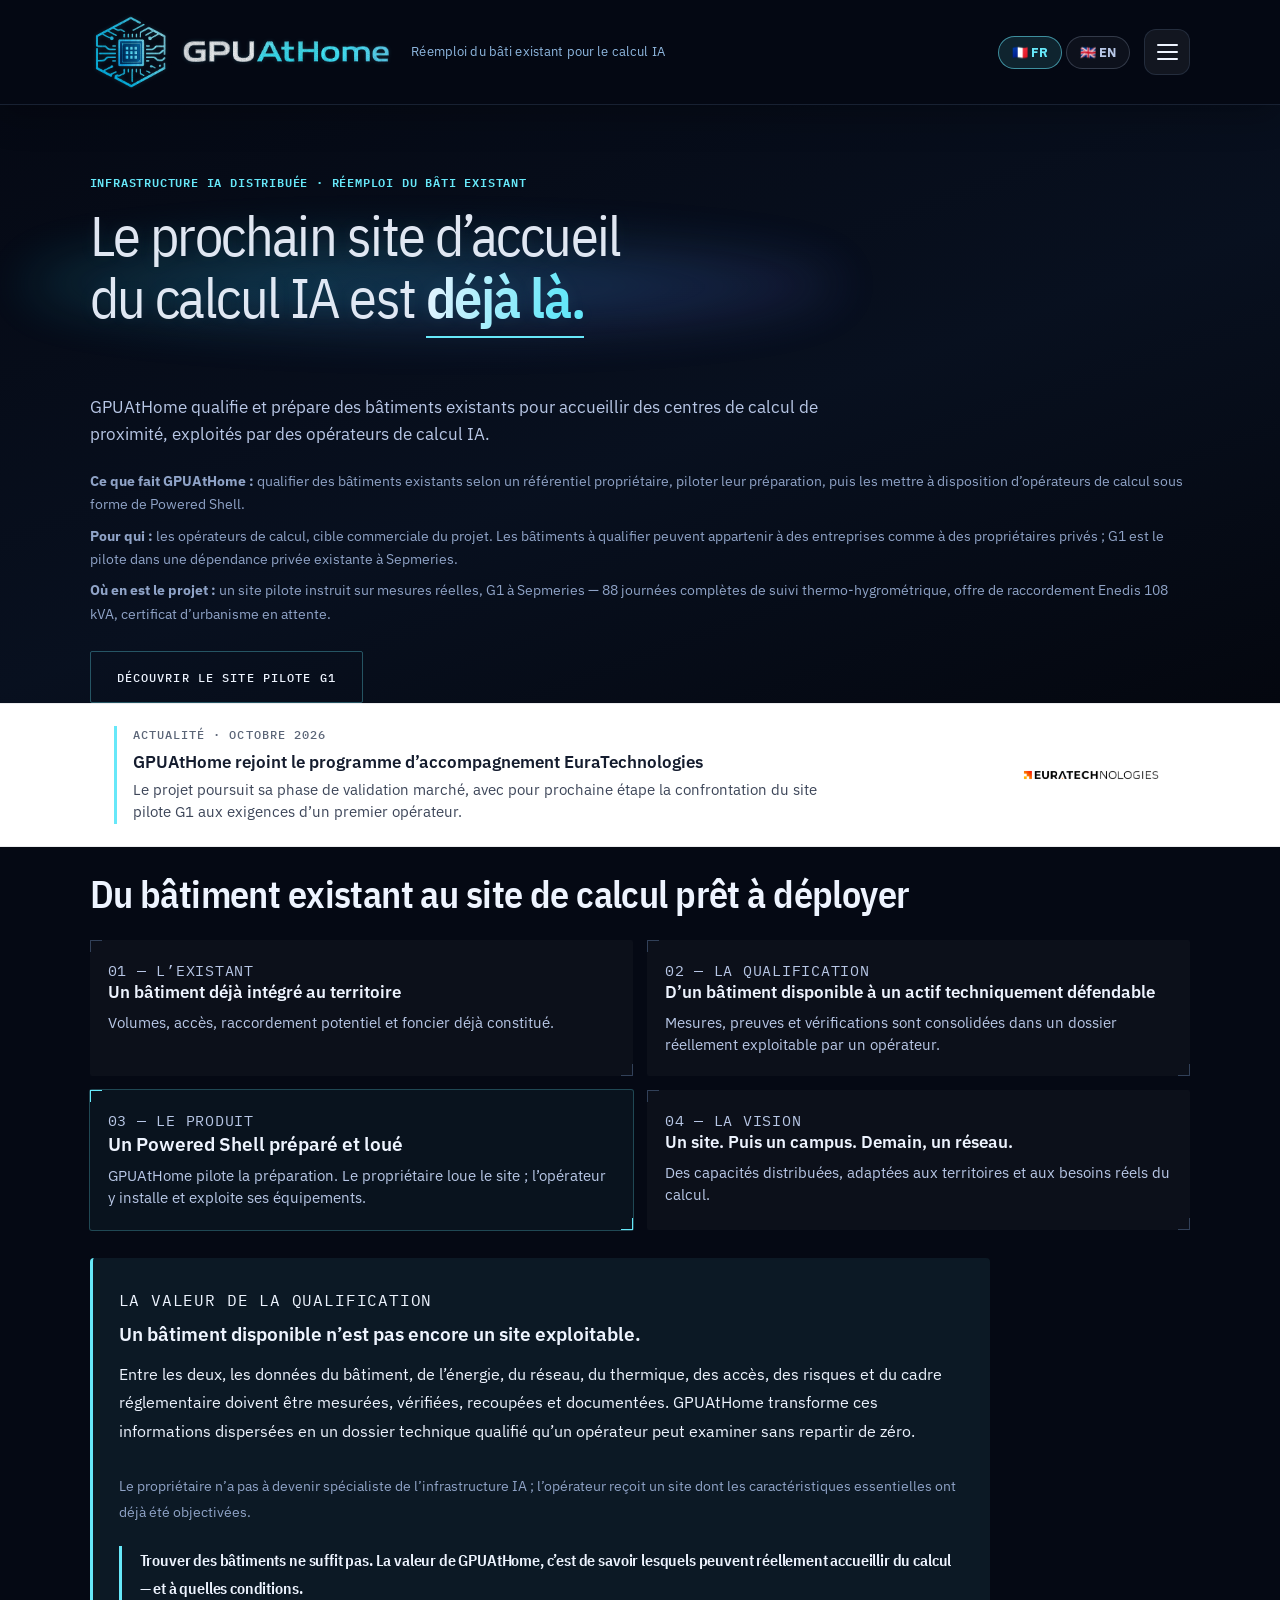
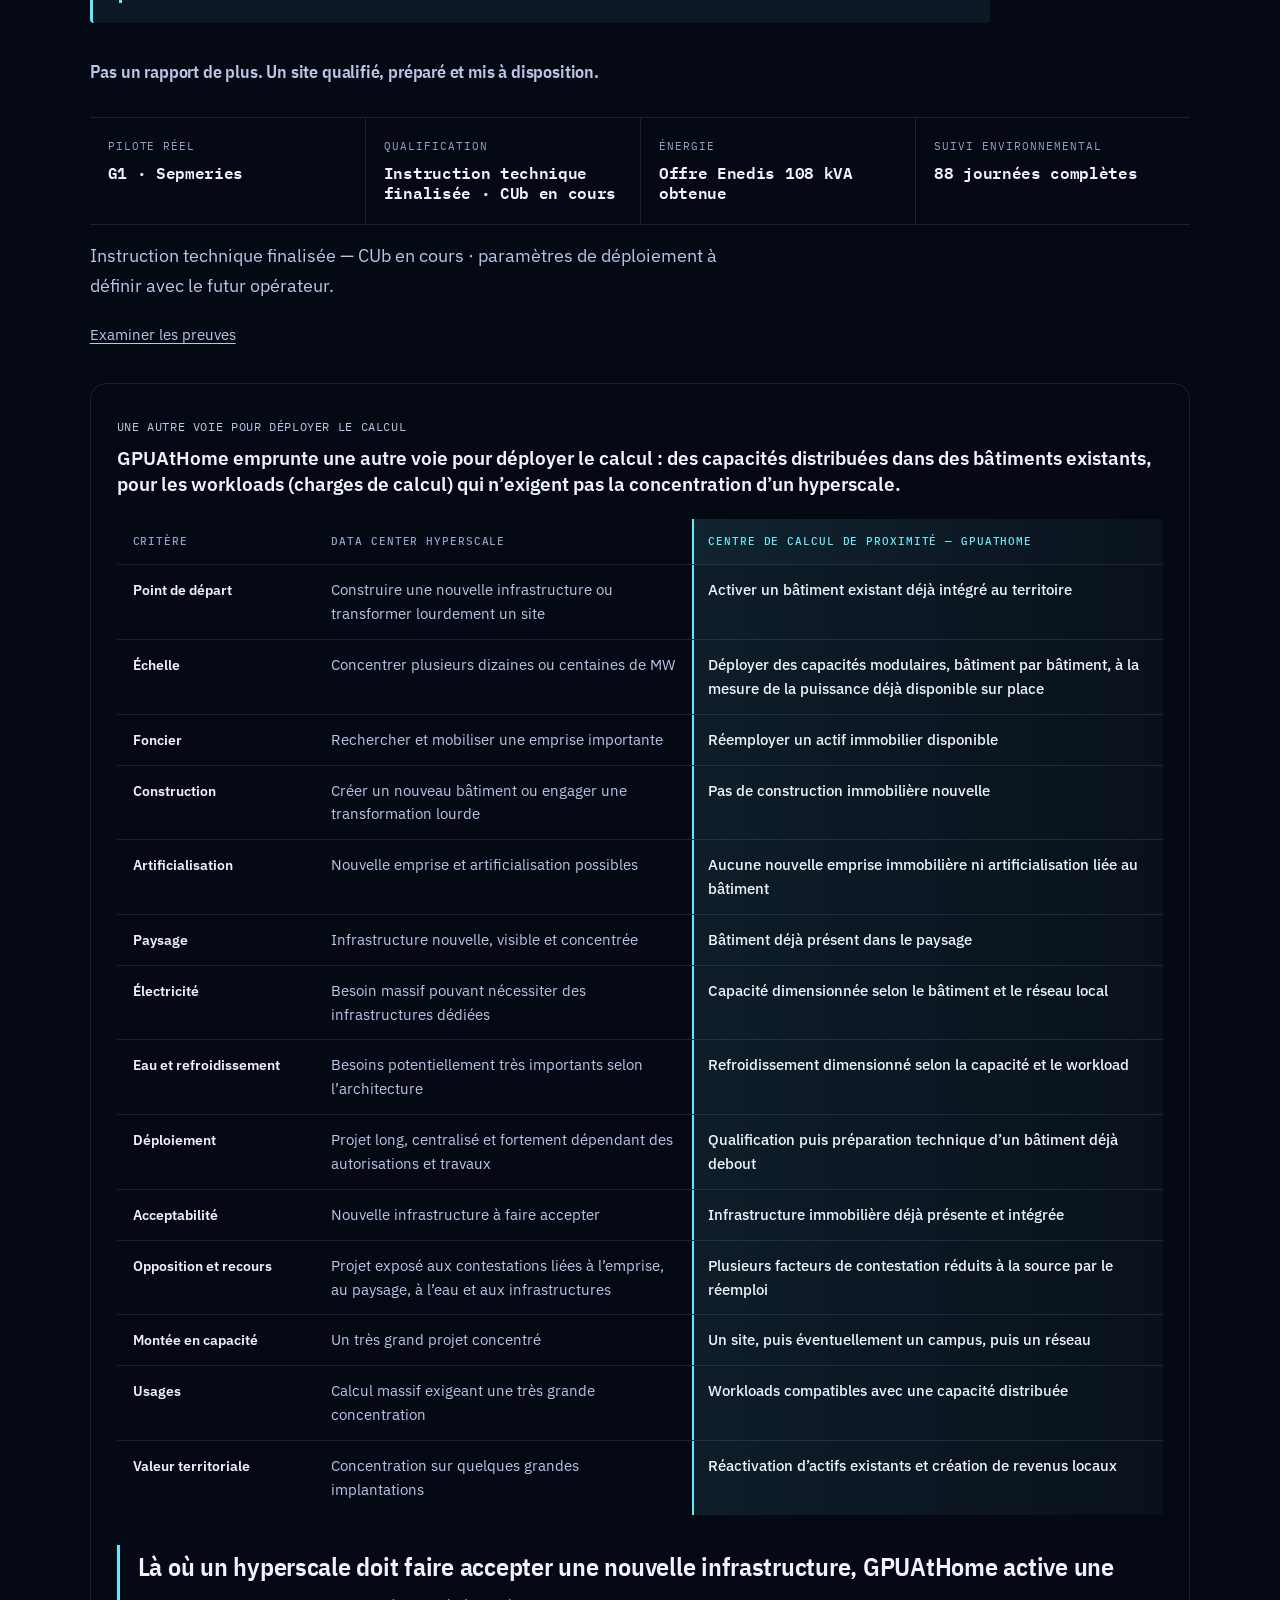
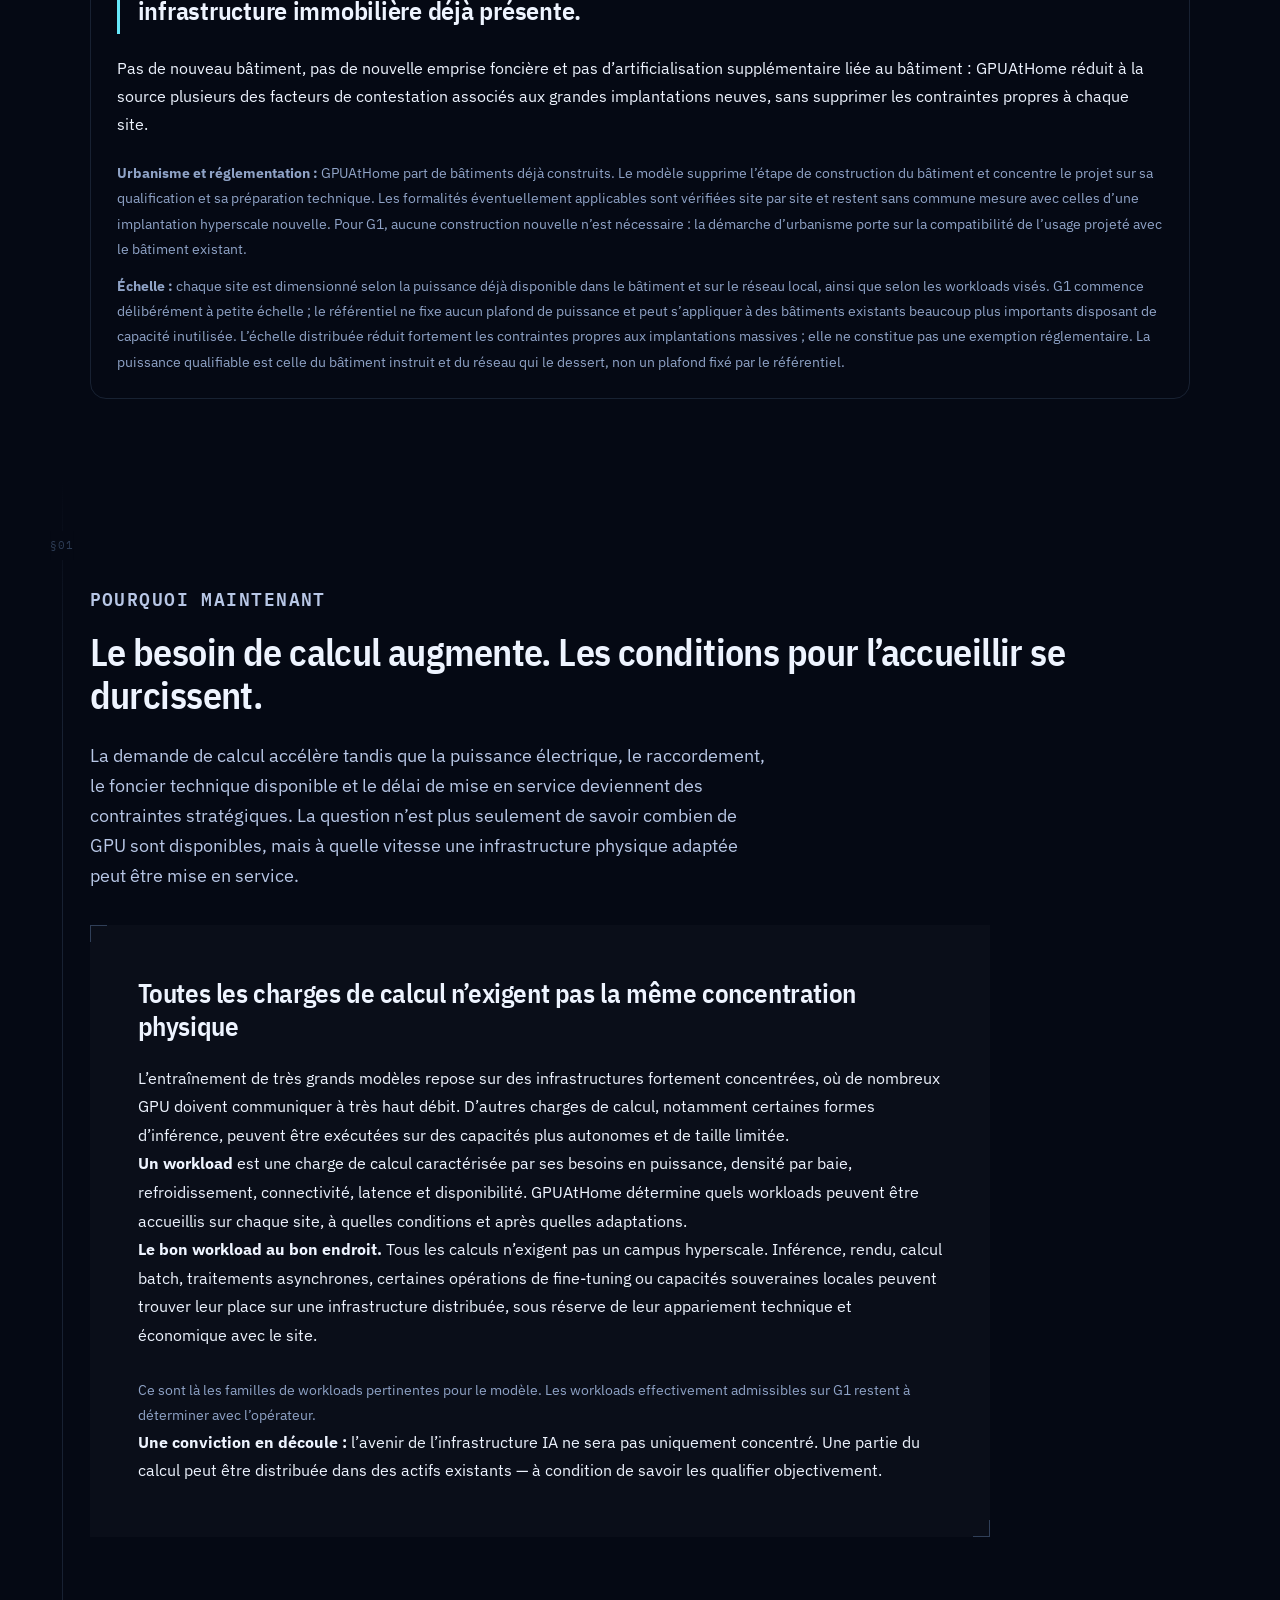
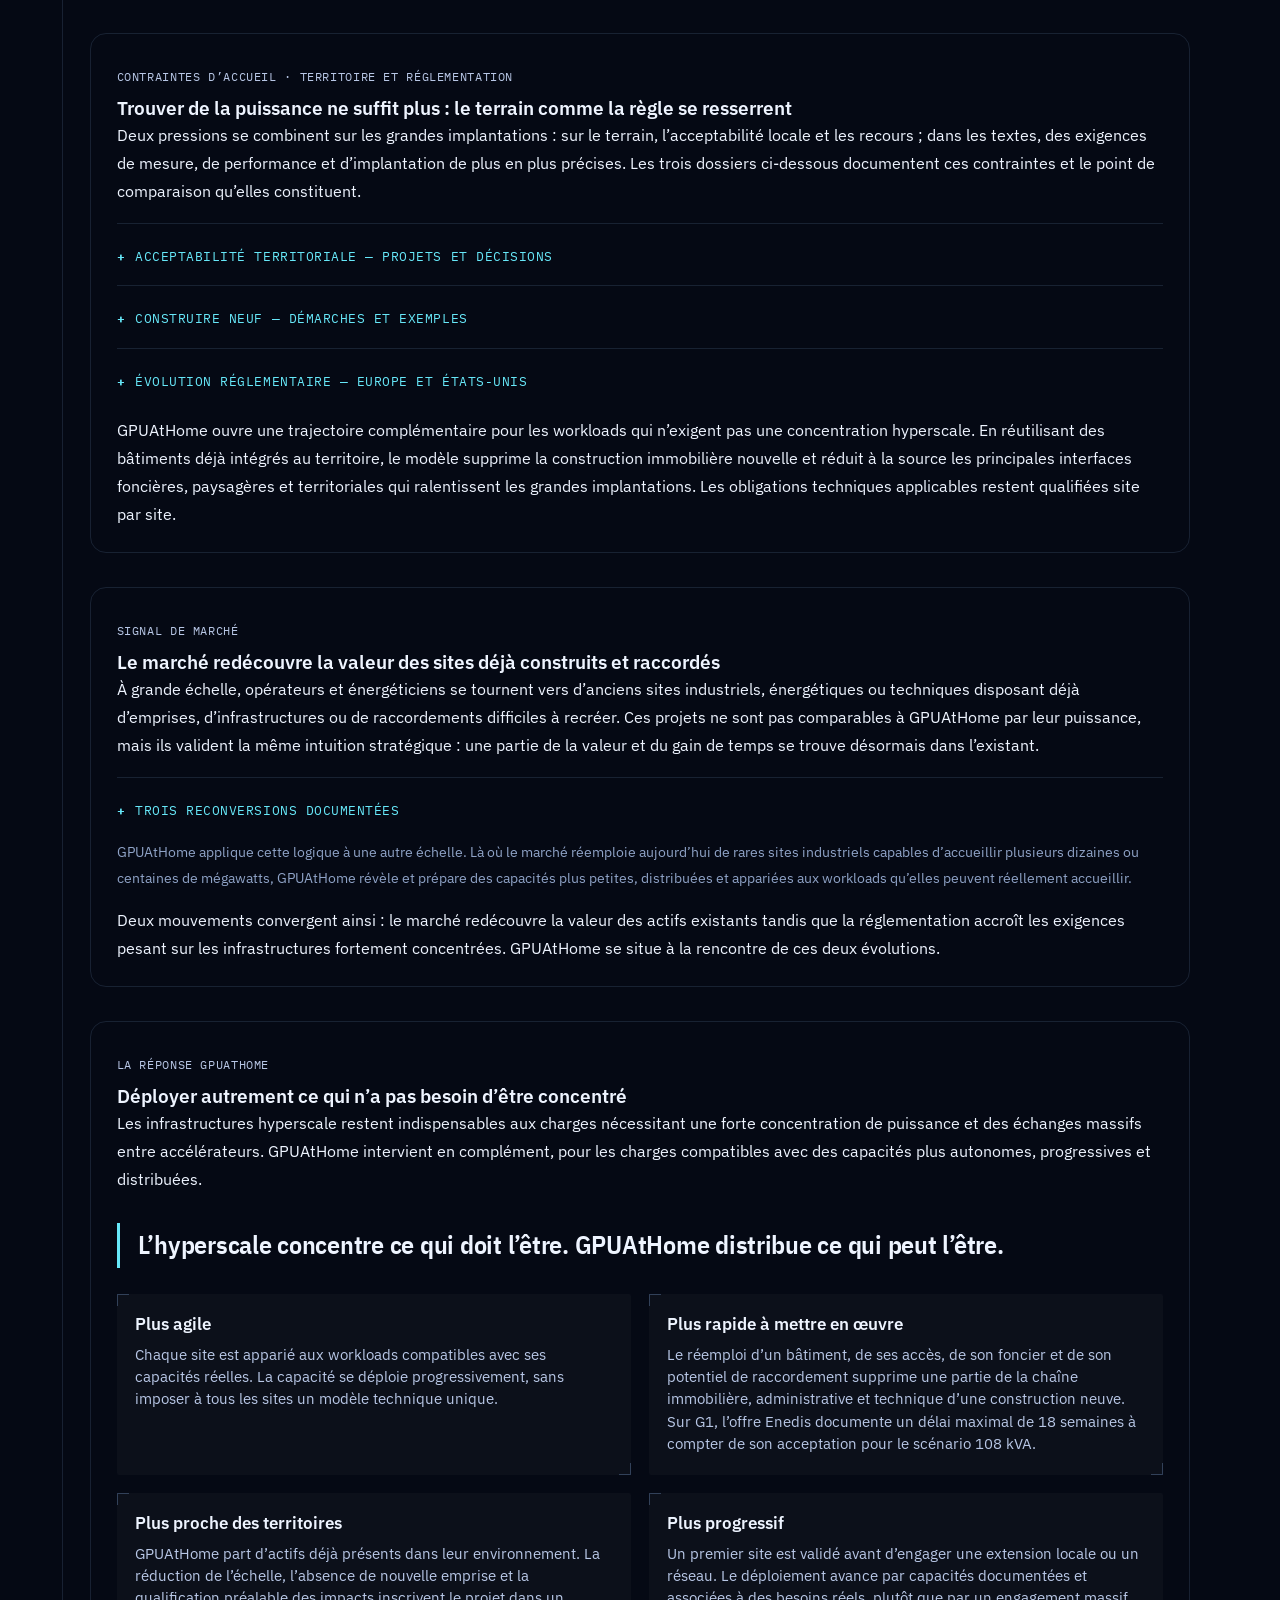
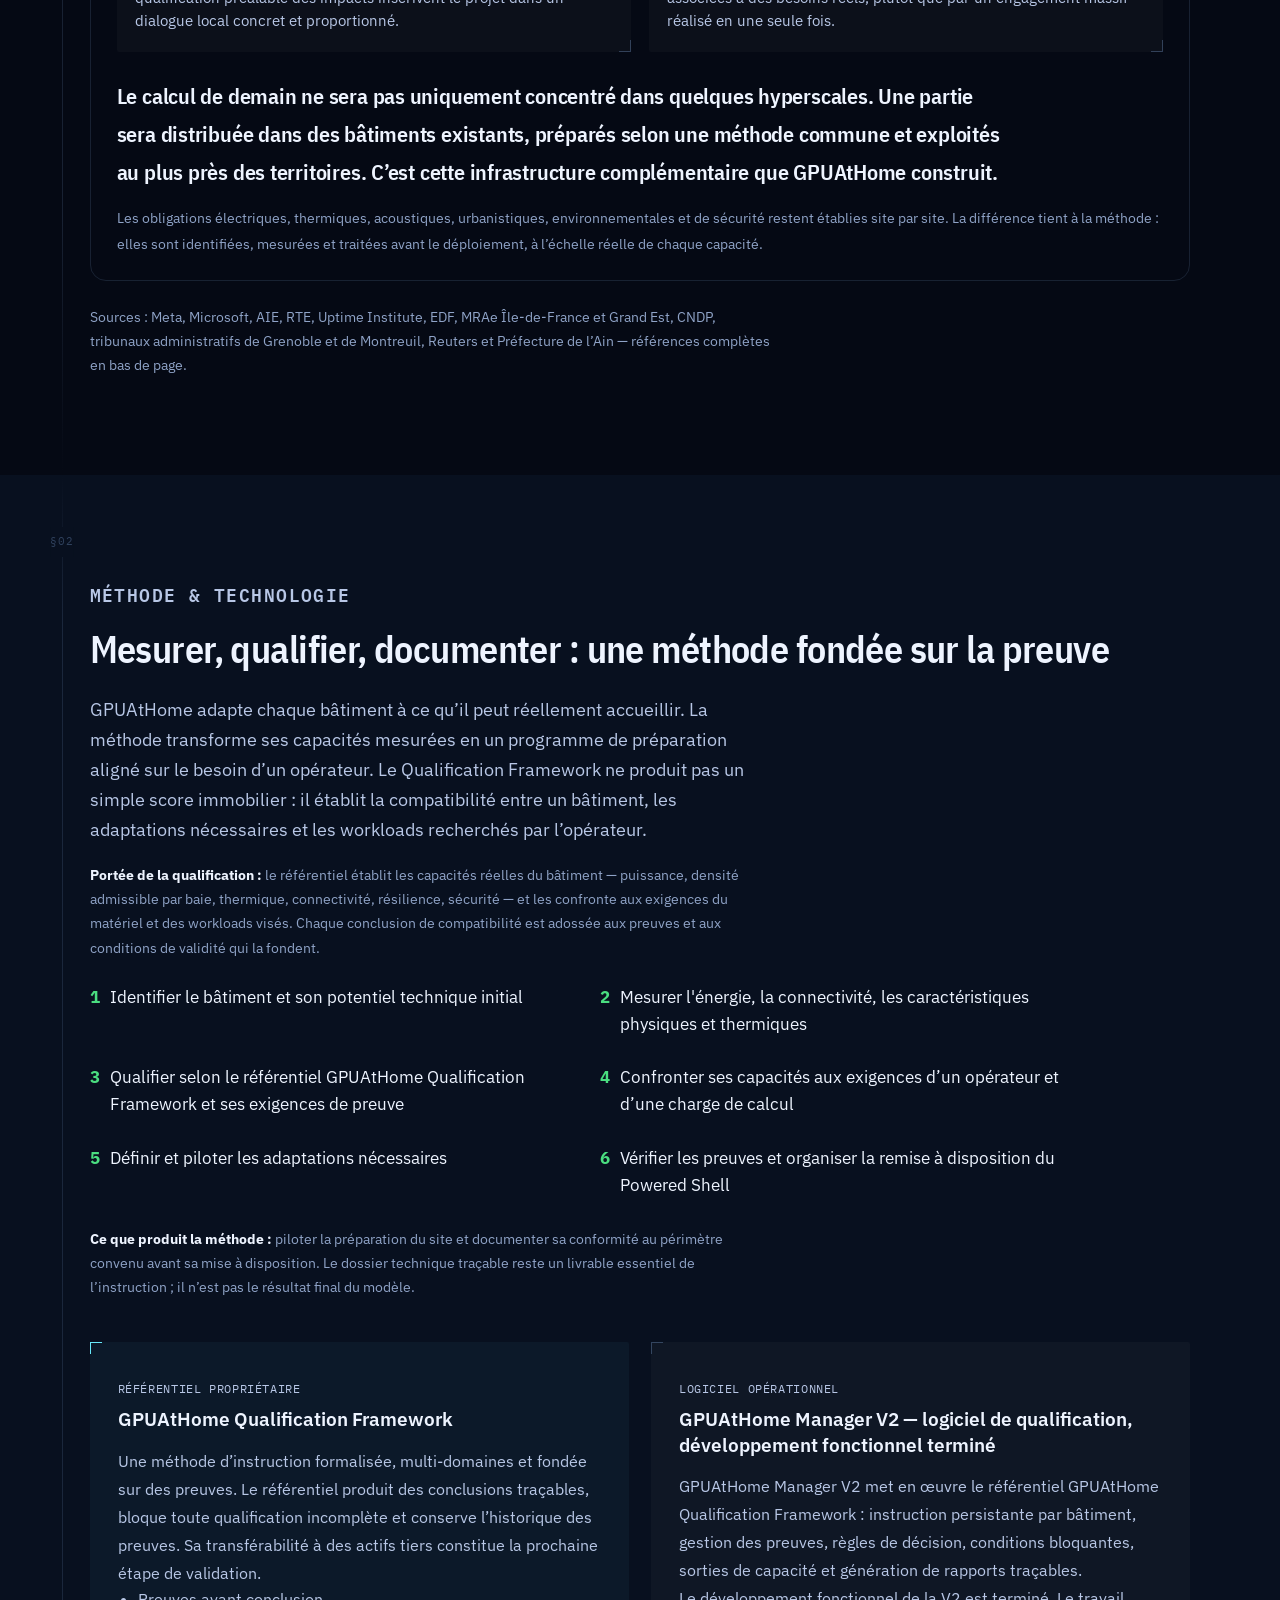
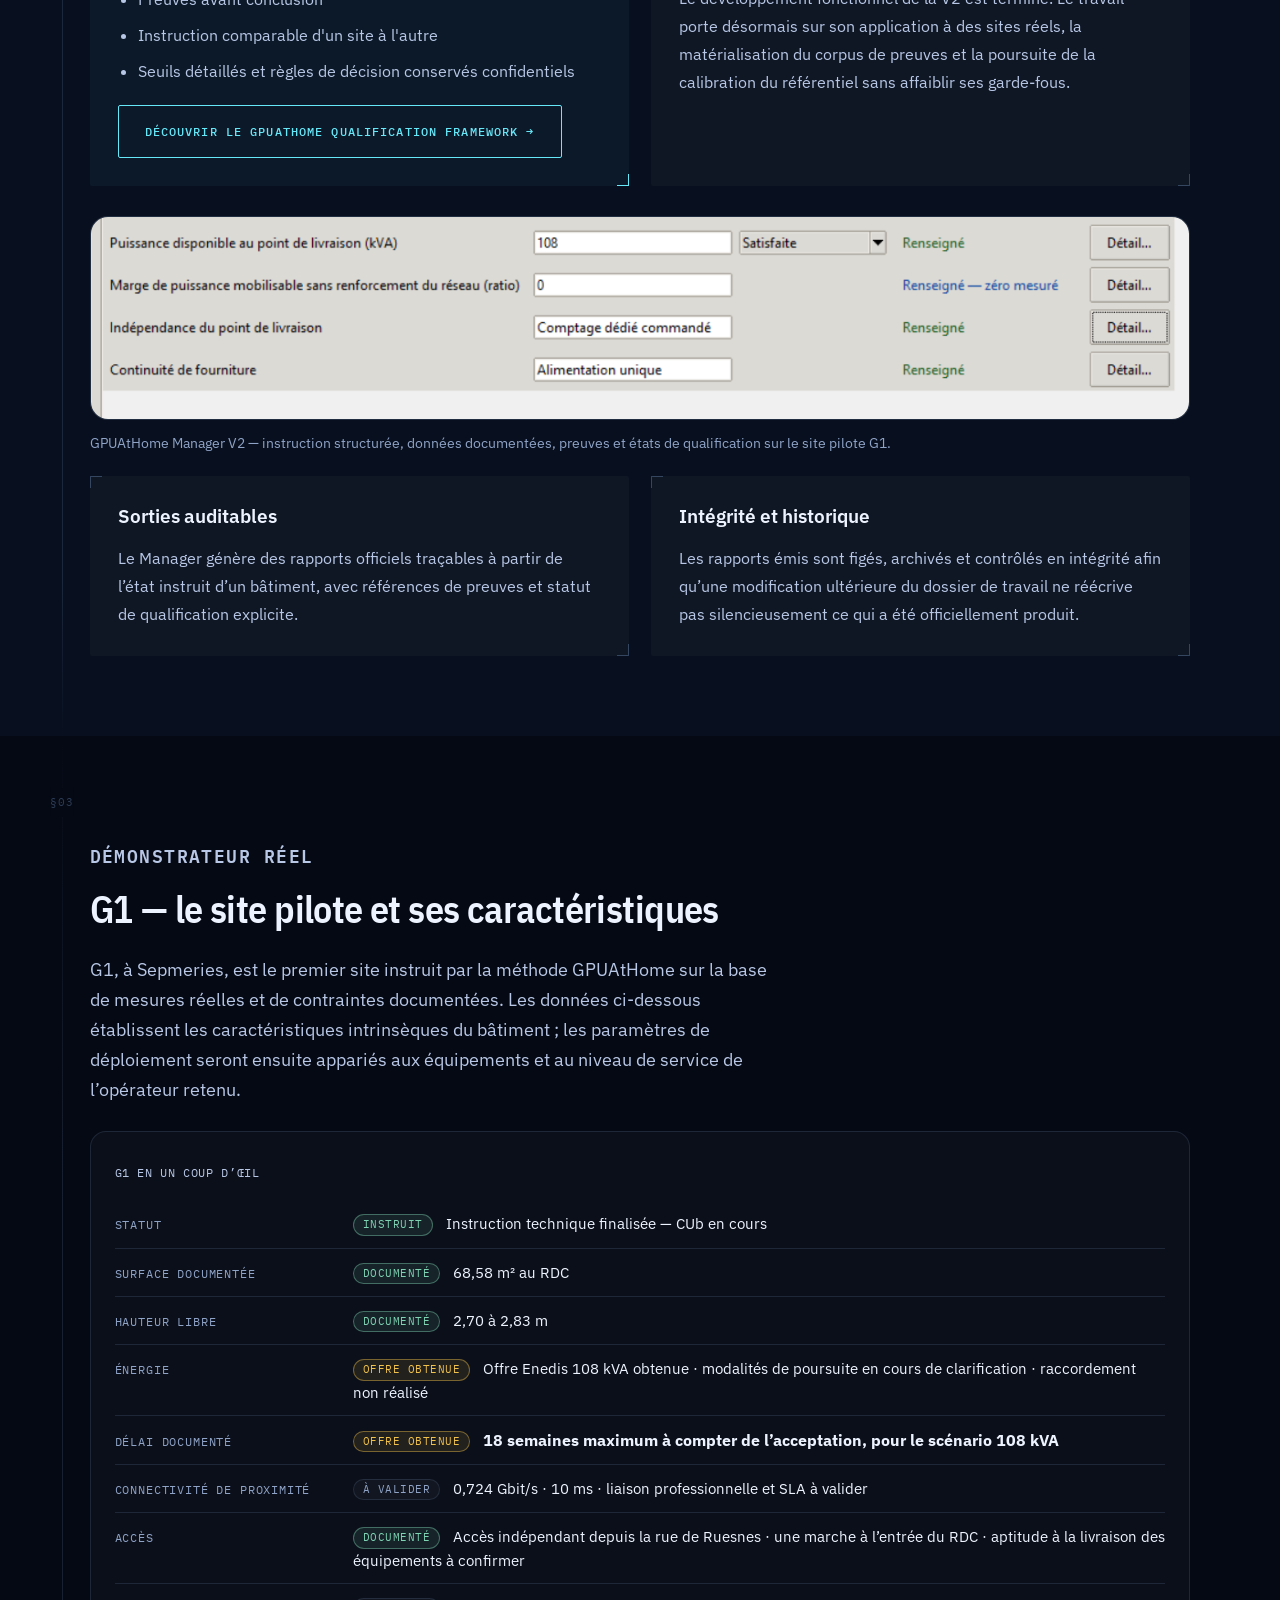
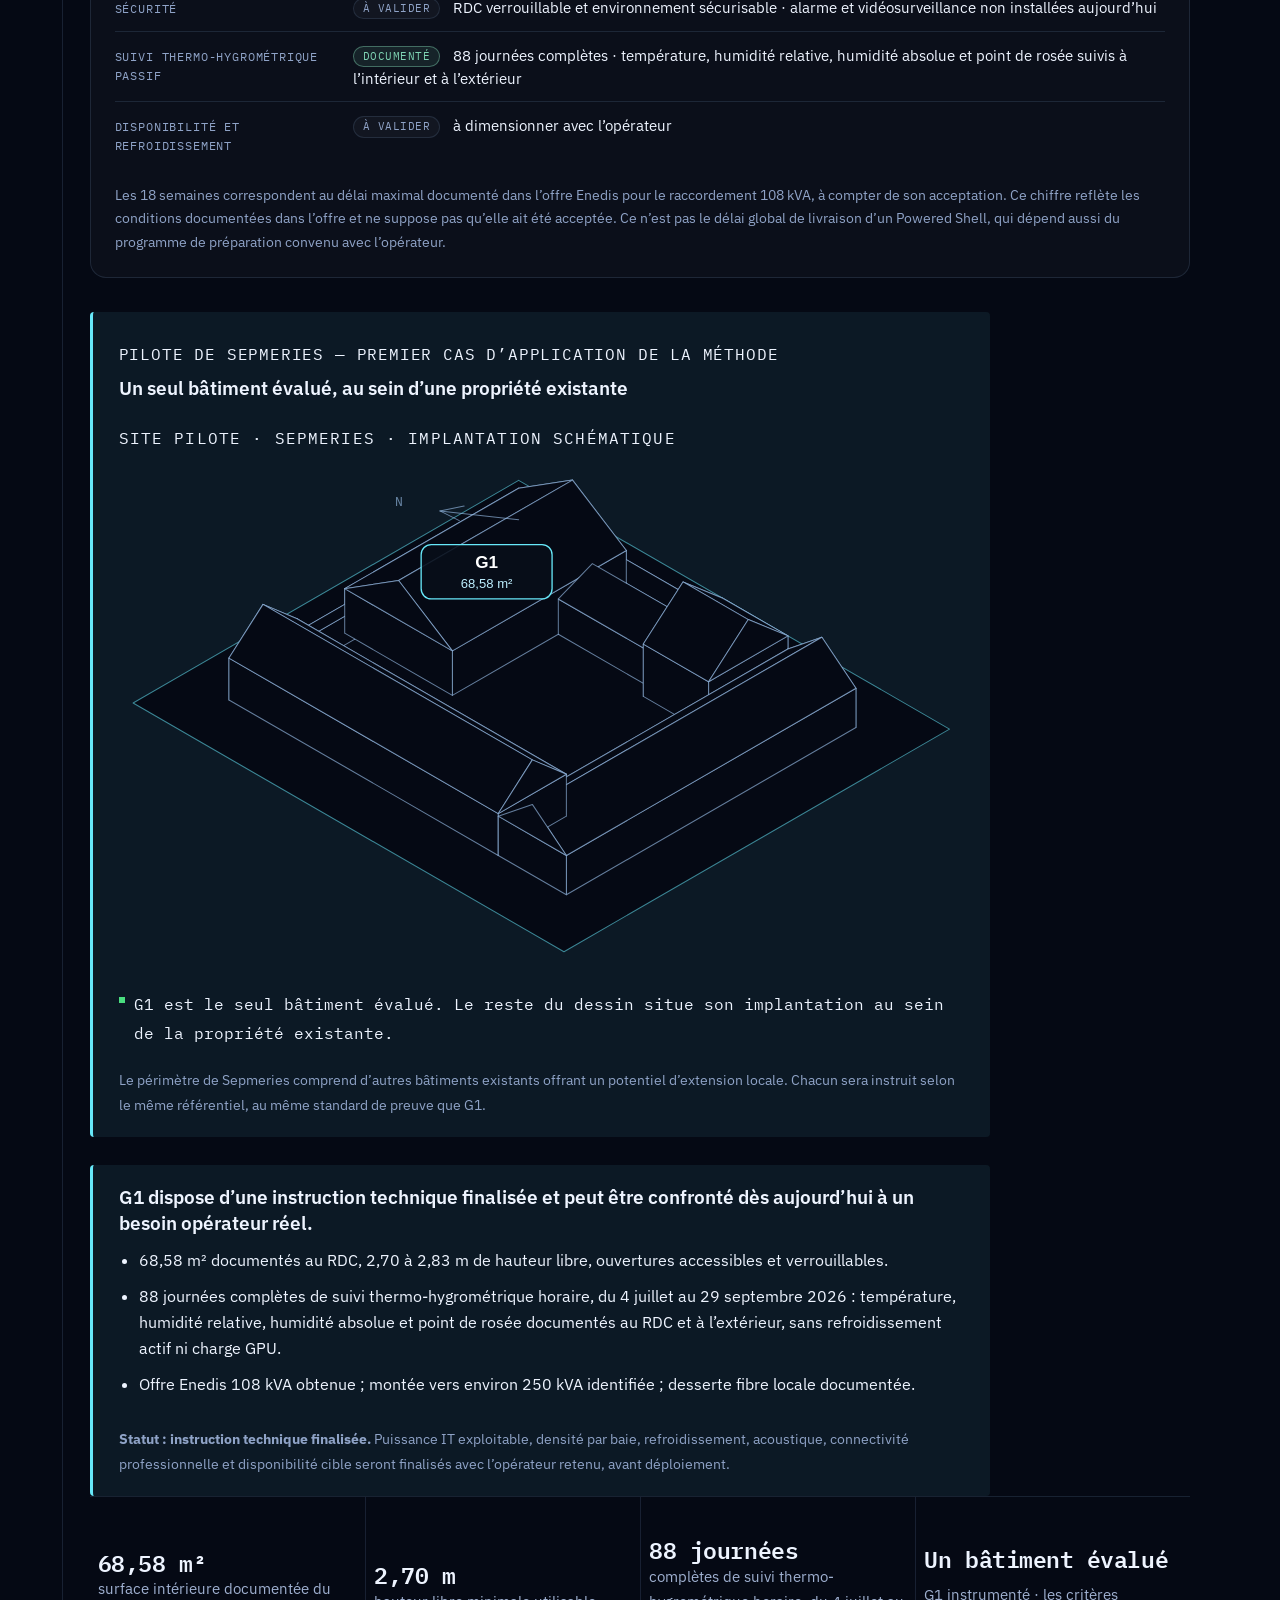
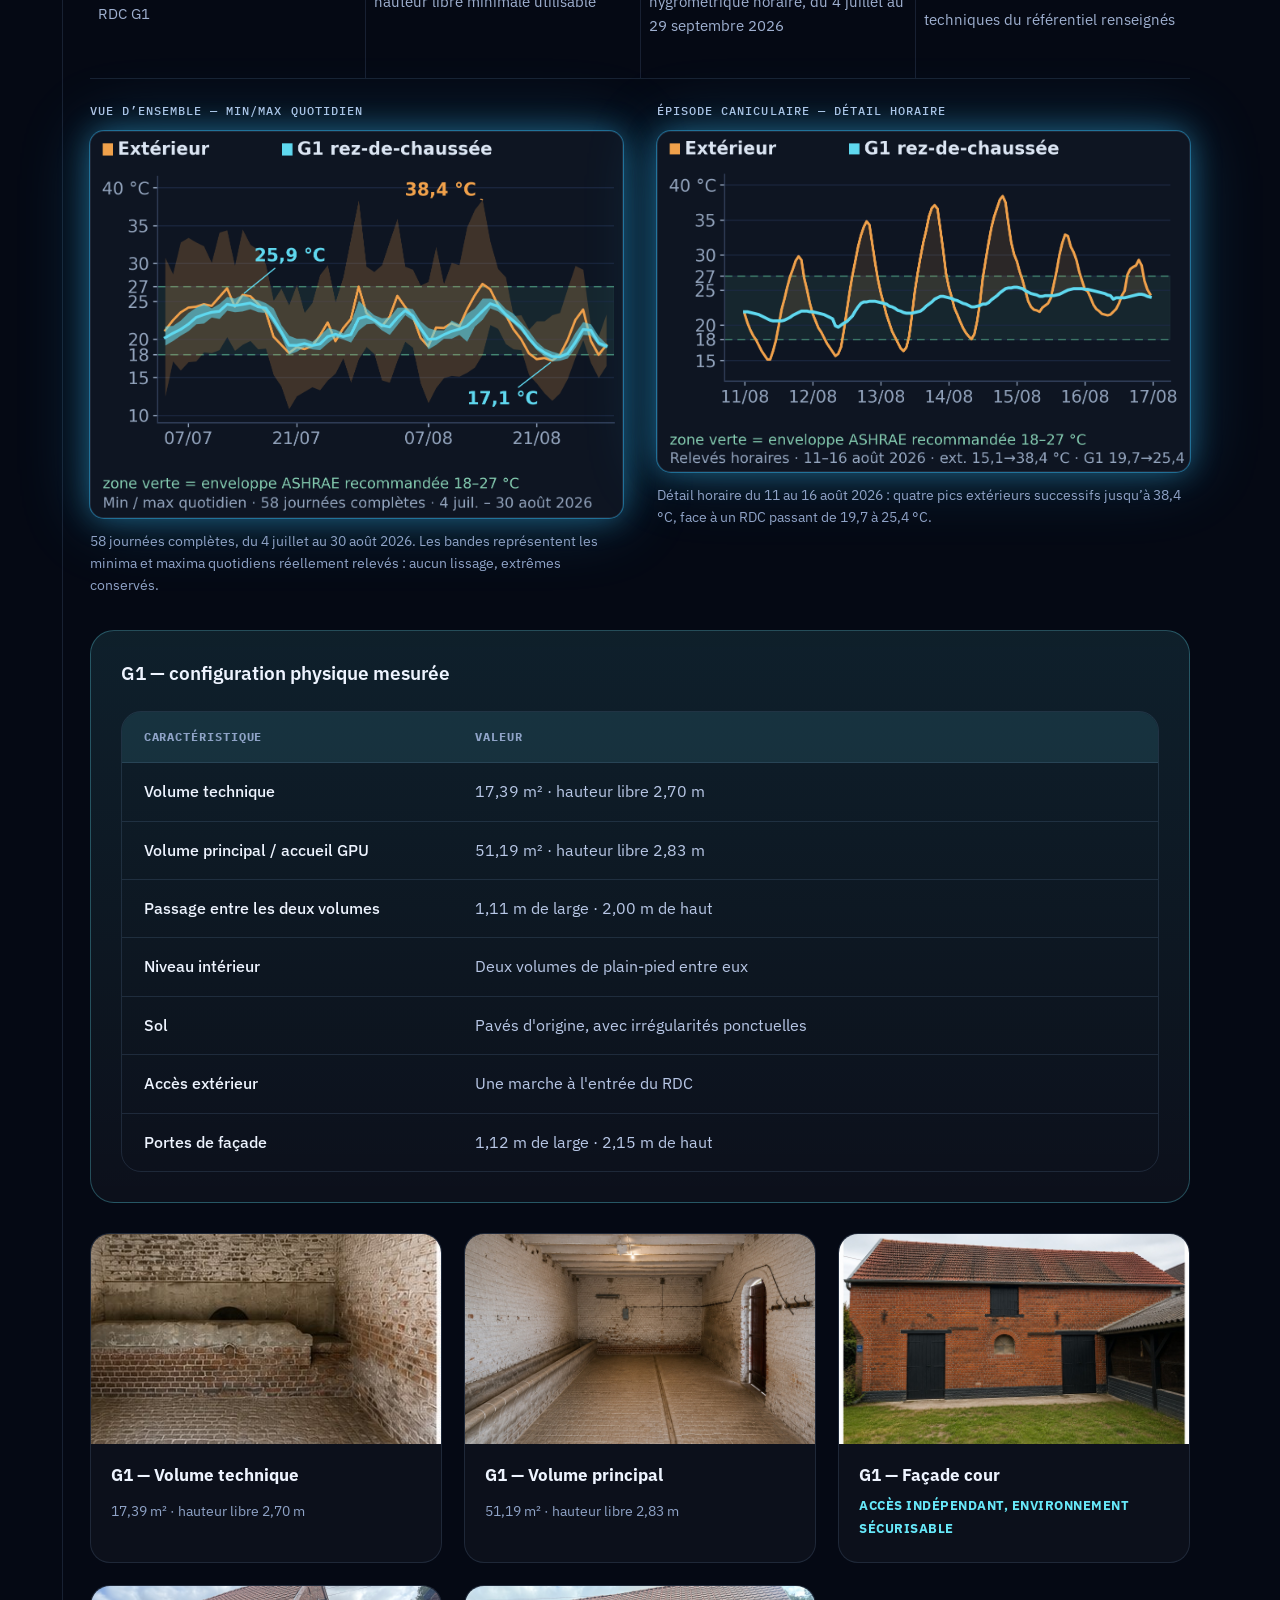
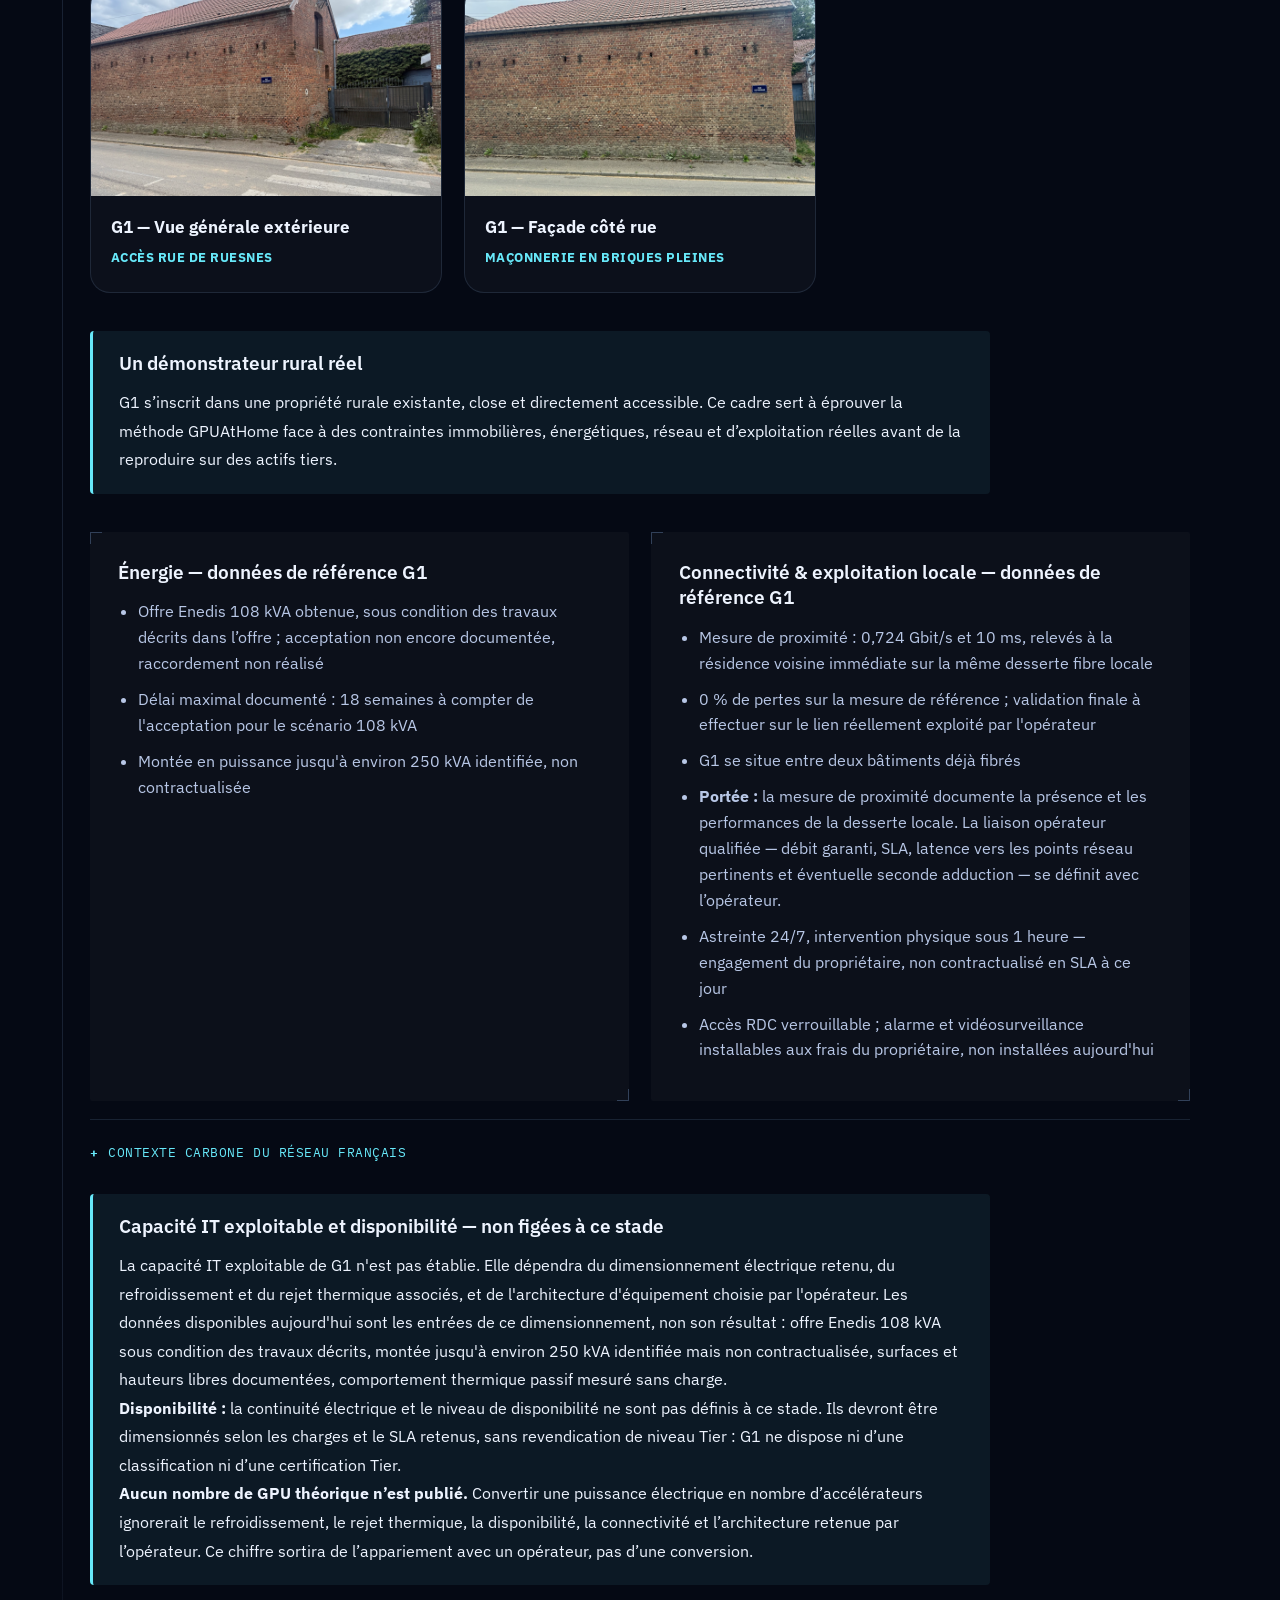
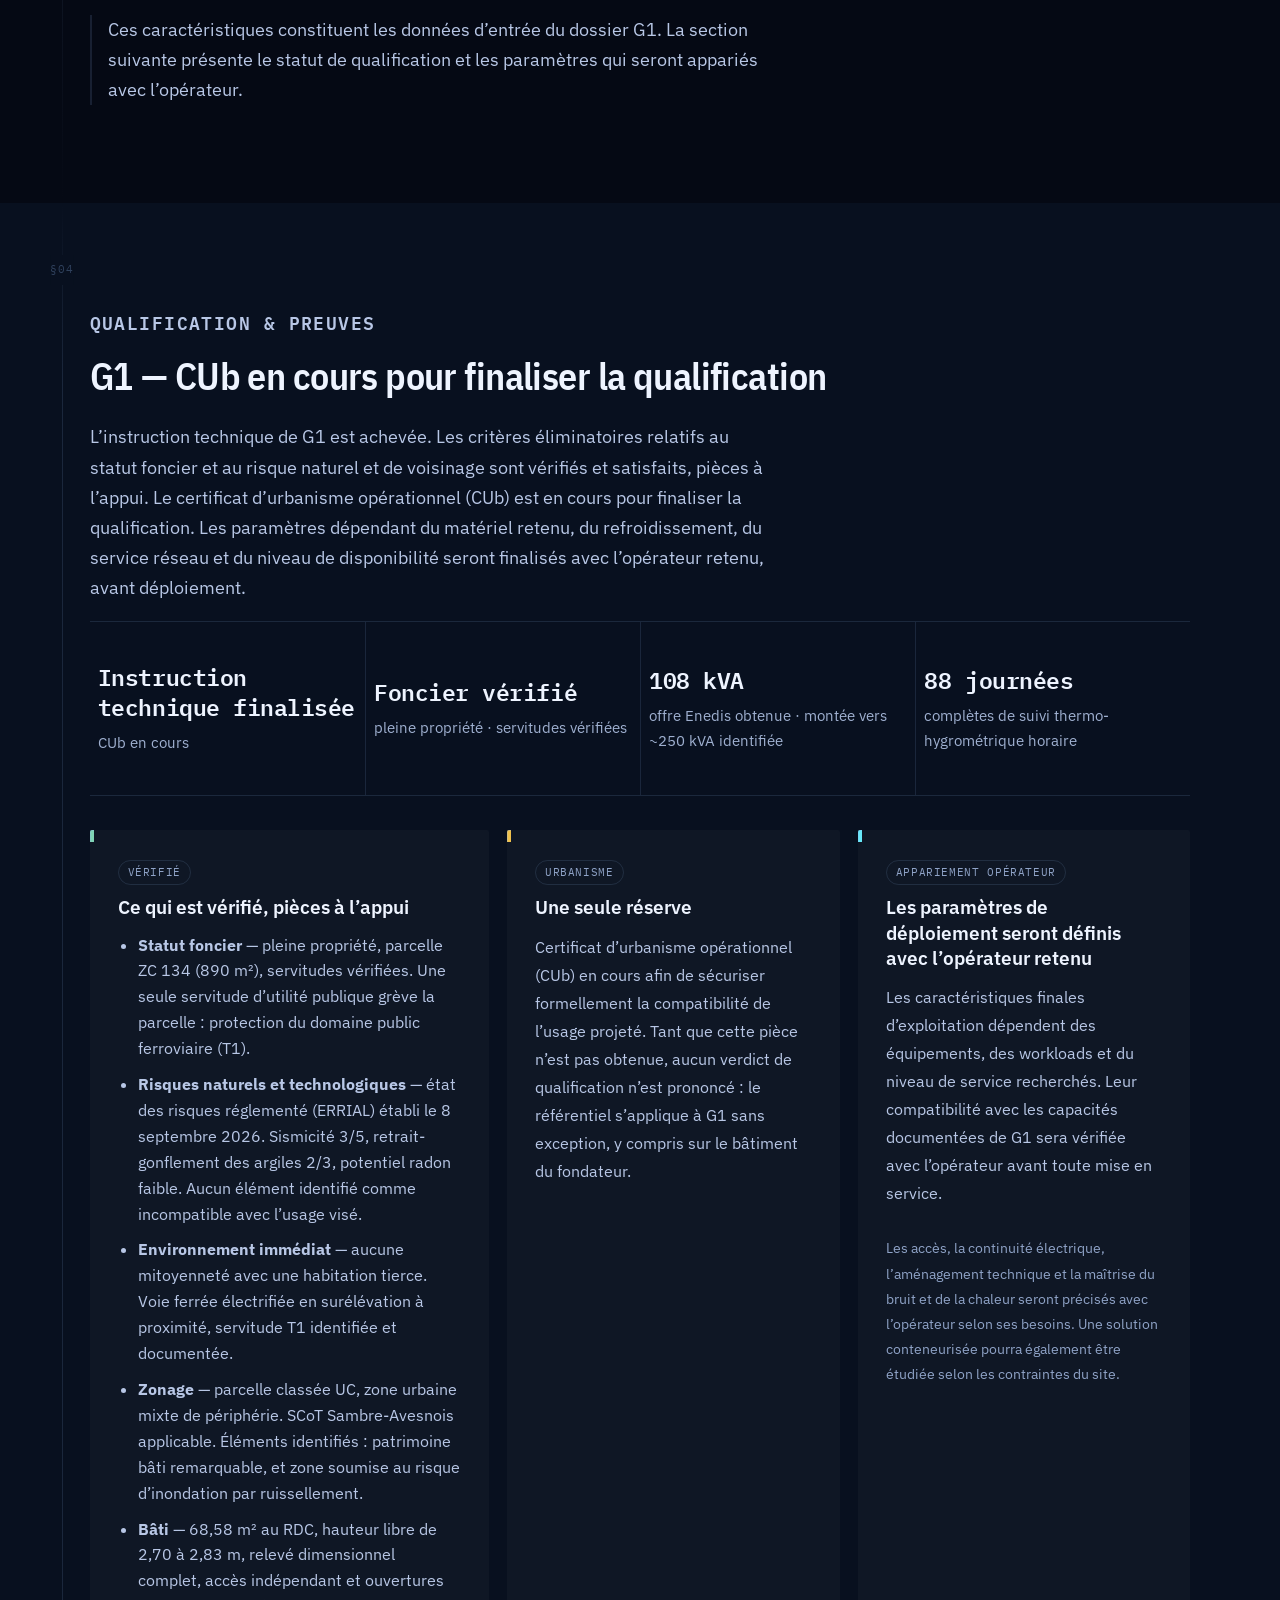
==== commit 0bcd6227: "Add files via upload" ====
--- a/index.html
+++ b/index.html
@@ -548,7 +548,7 @@
 <tr>
 <th scope="col" class="cmp-crit" data-en="Criterion">Critère</th>
 <th scope="col" class="cmp-hs-head" data-en="Hyperscale data centre">Data center hyperscale</th>
-<th scope="col" class="cmp-gah-head" data-en="GPUAtHome distributed model">Modèle distribué GPUAtHome</th>
+<th scope="col" class="cmp-gah-head" data-en="Local compute centre — GPUAtHome">Centre de calcul de proximité — GPUAtHome</th>
 </tr>
 </thead>
 <tbody>
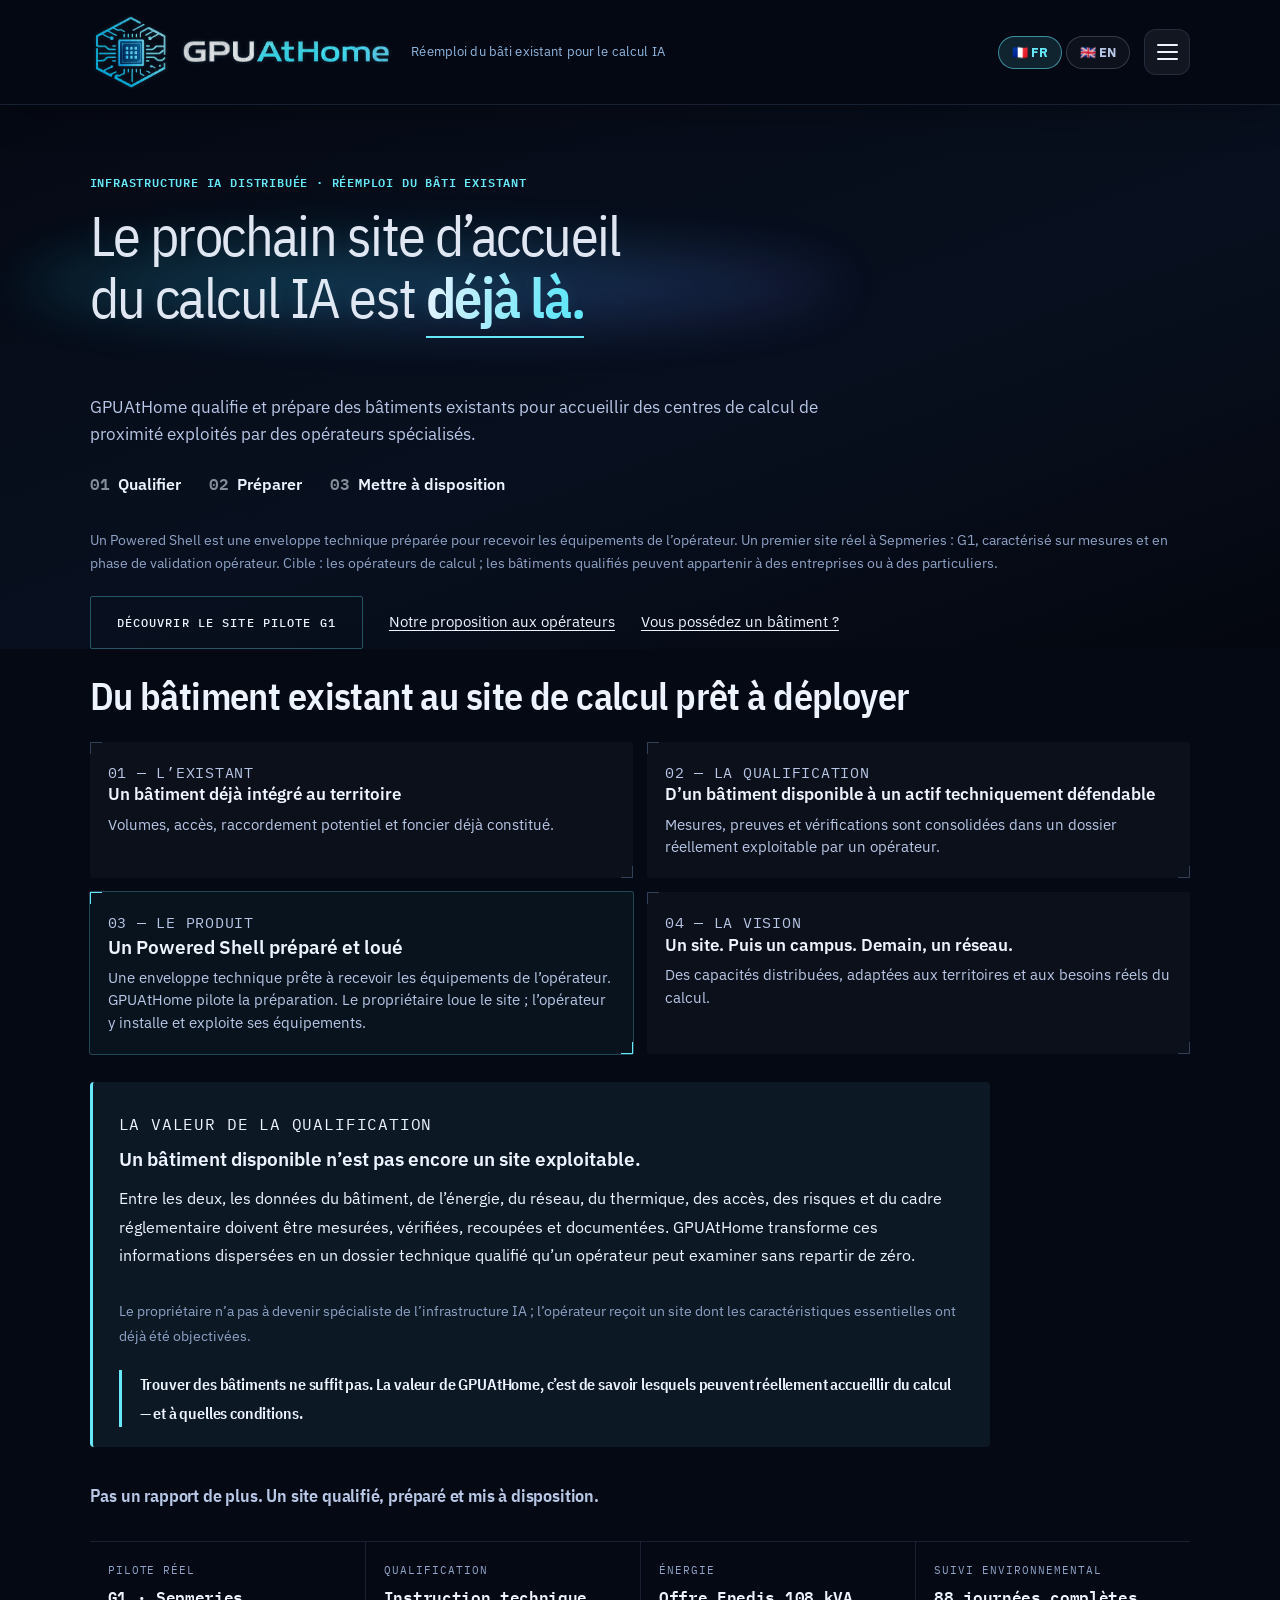
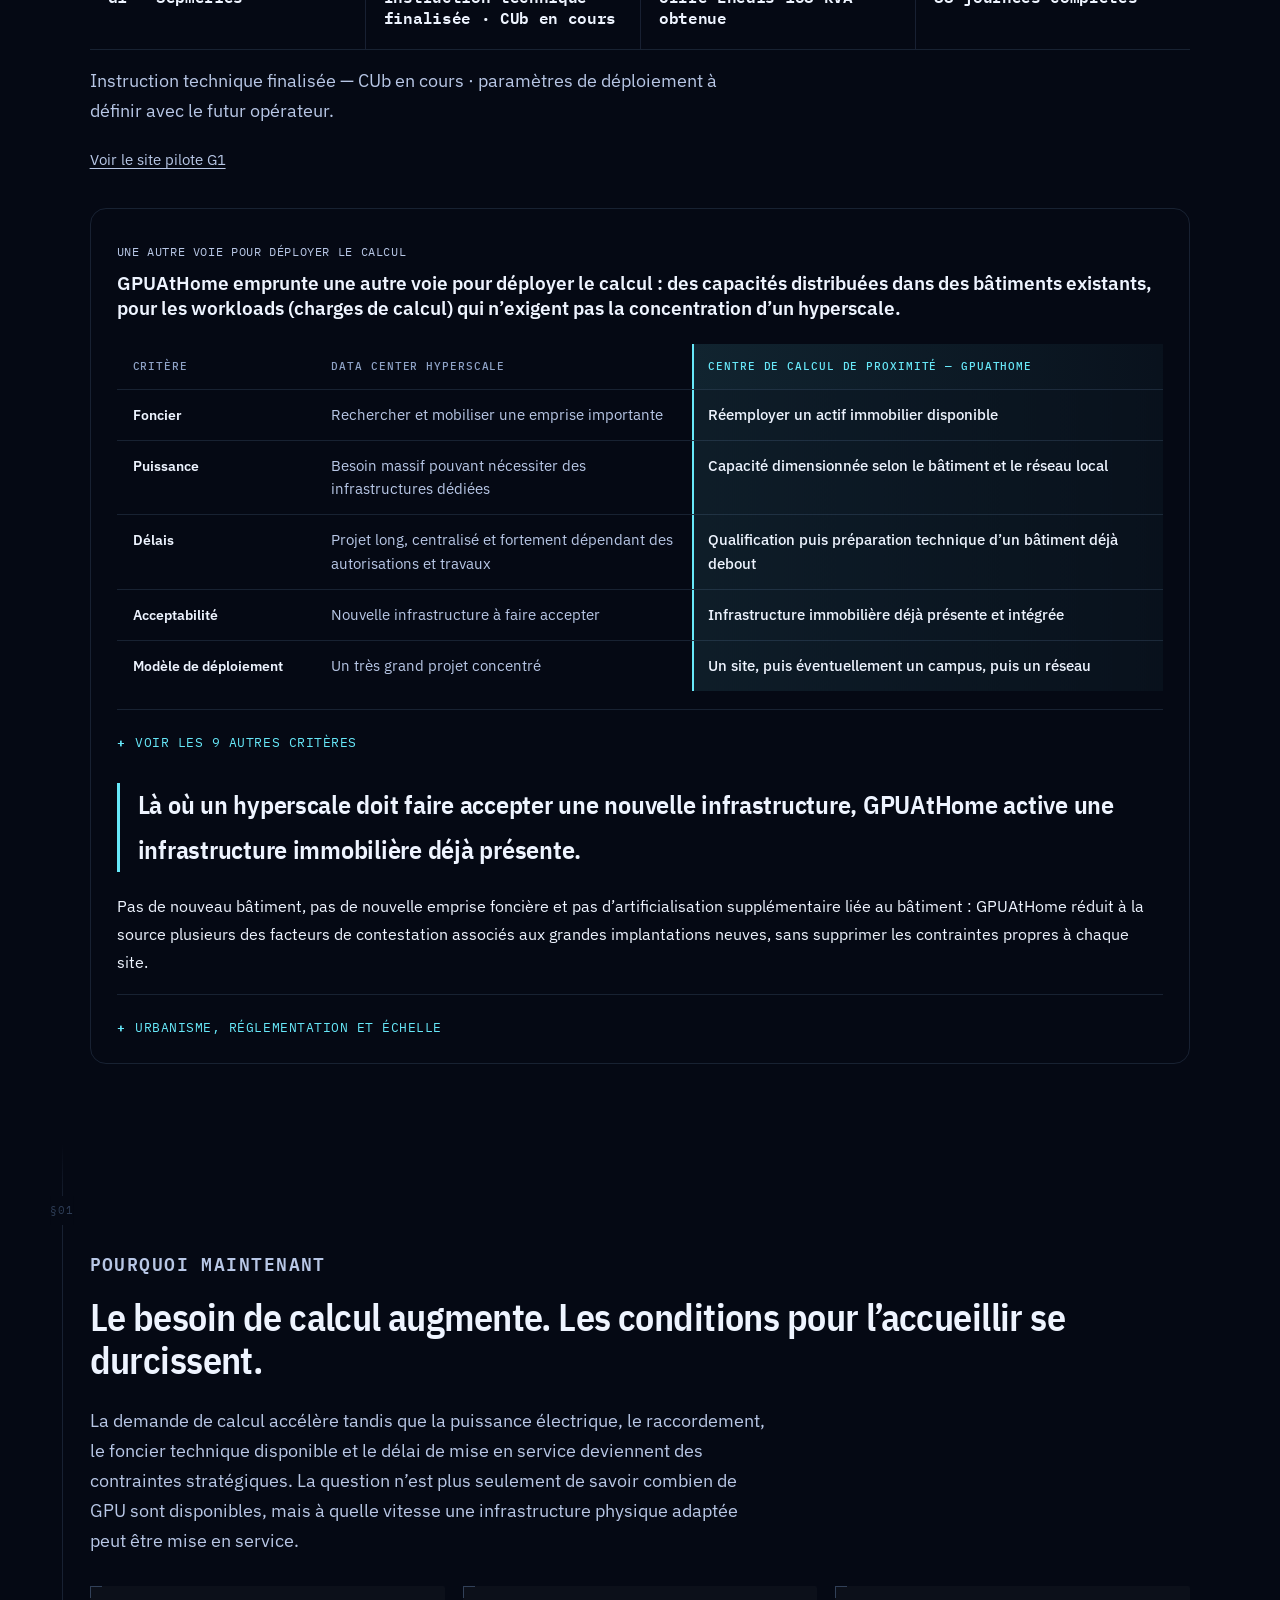
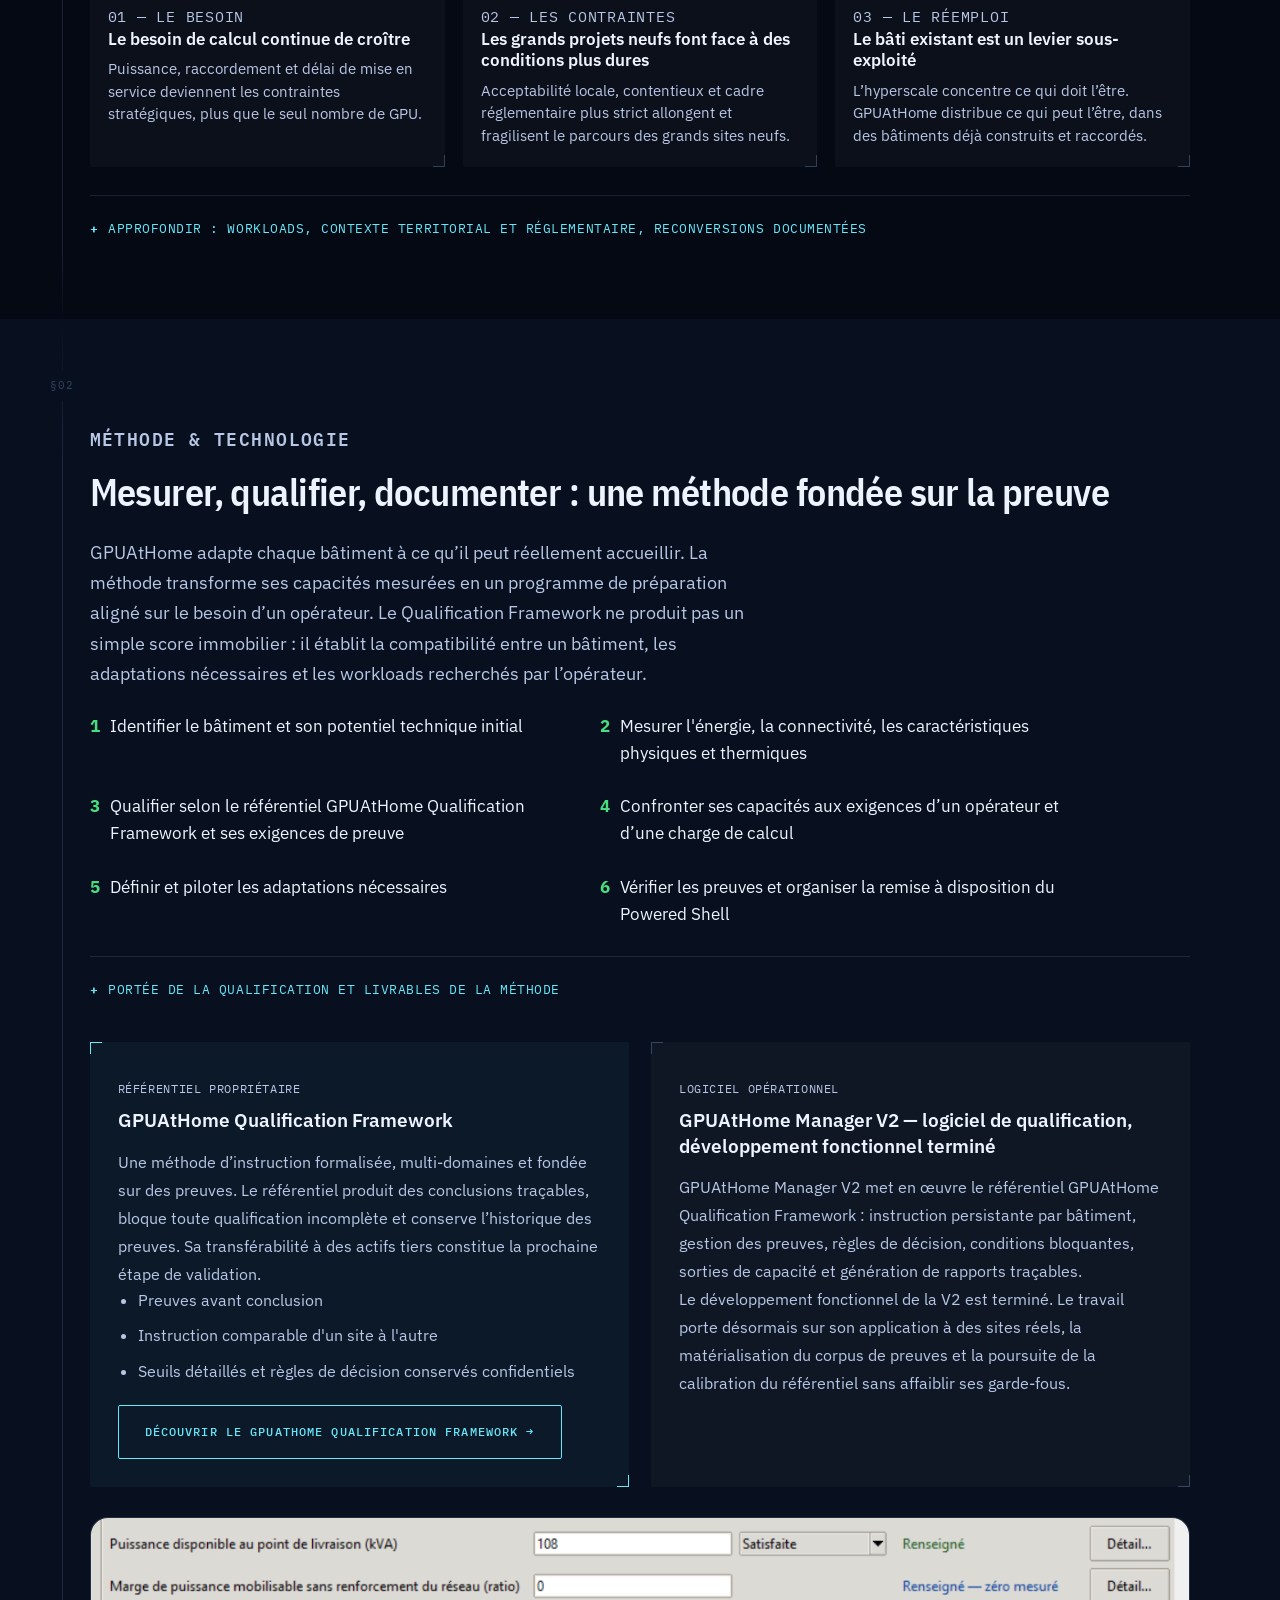
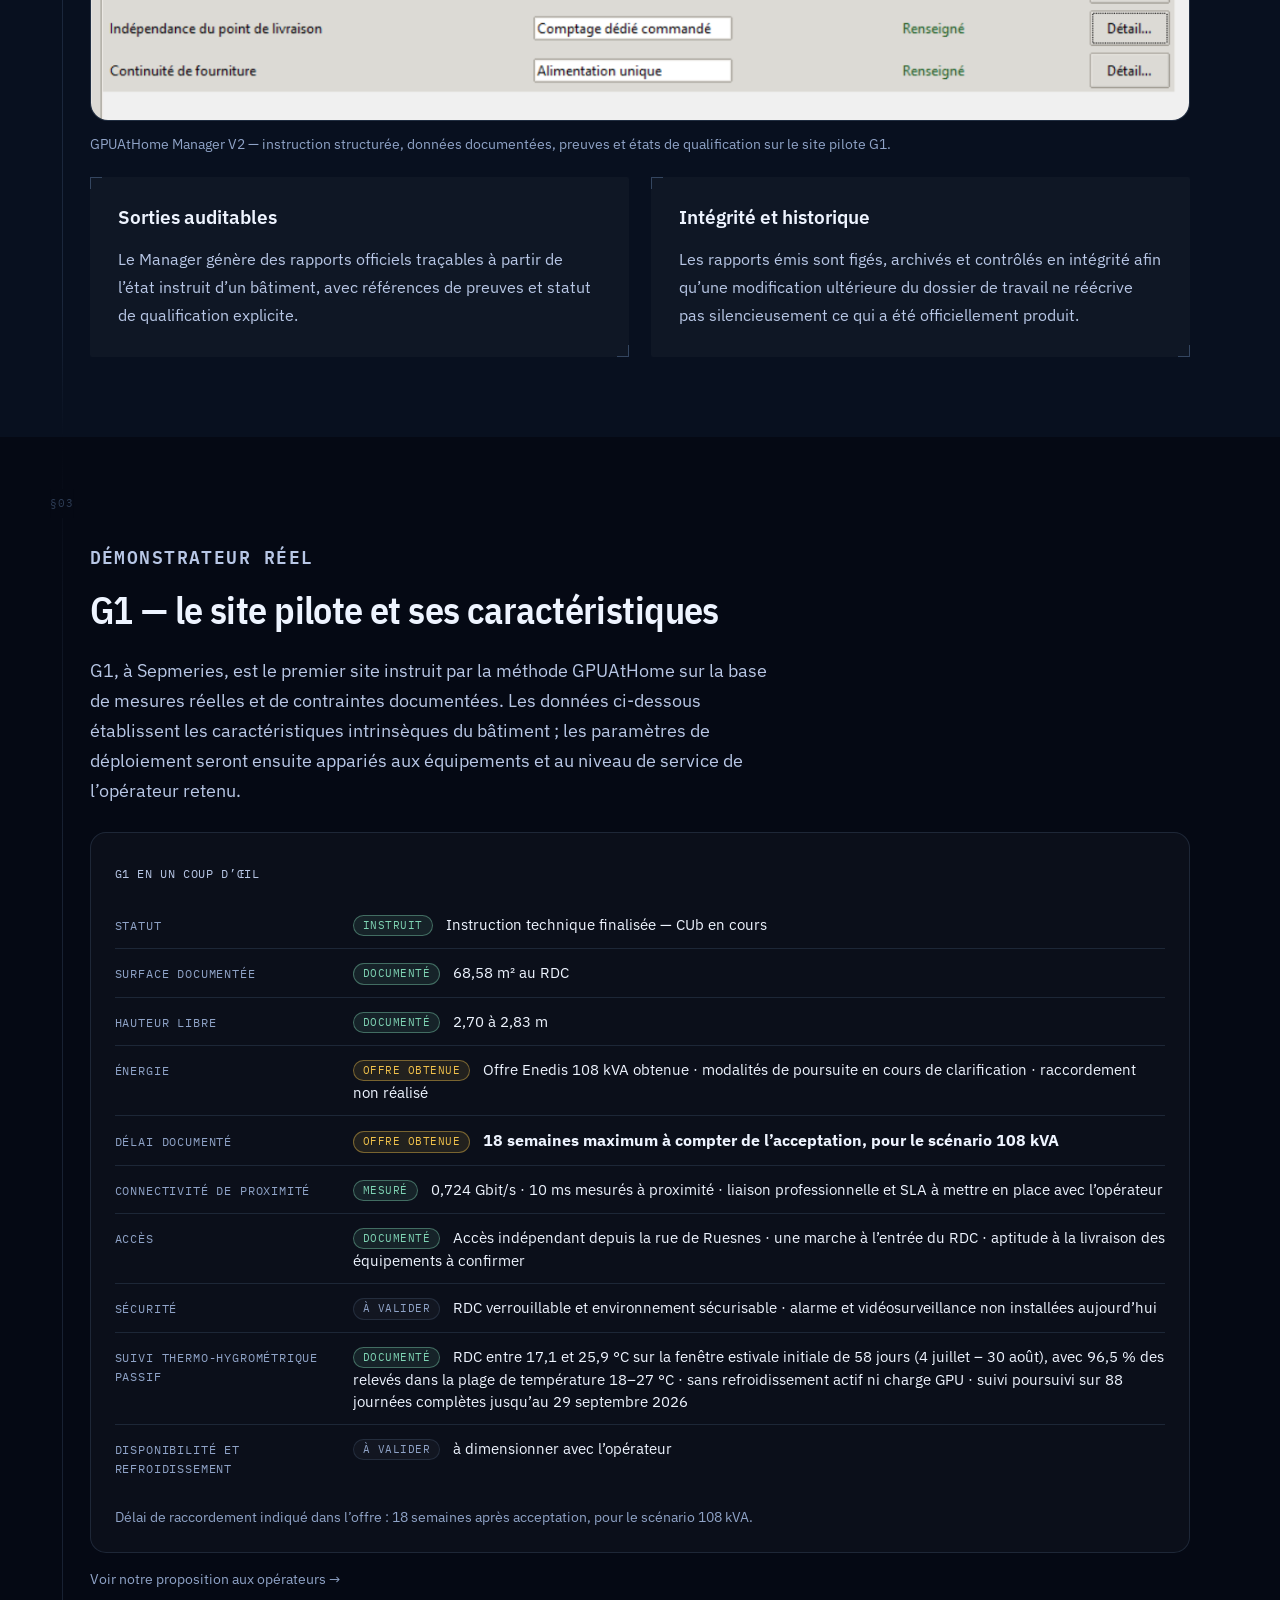
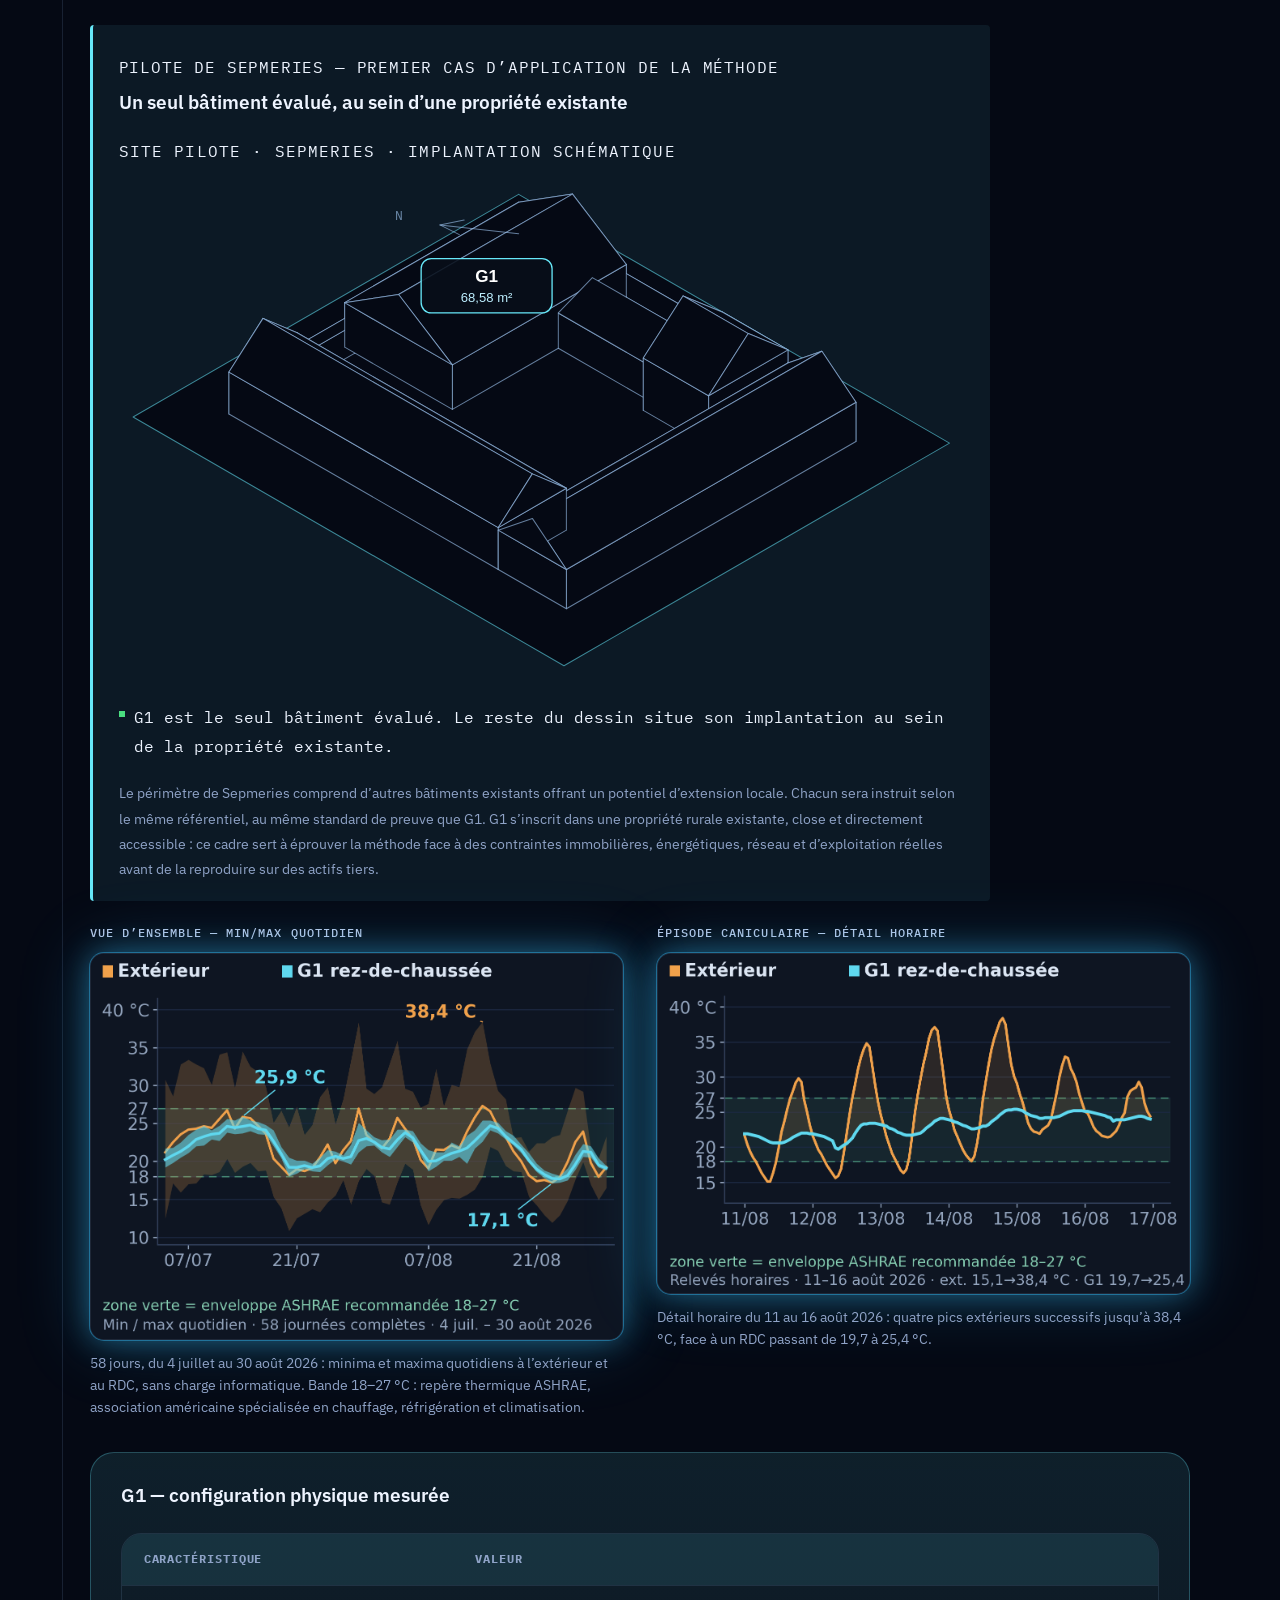
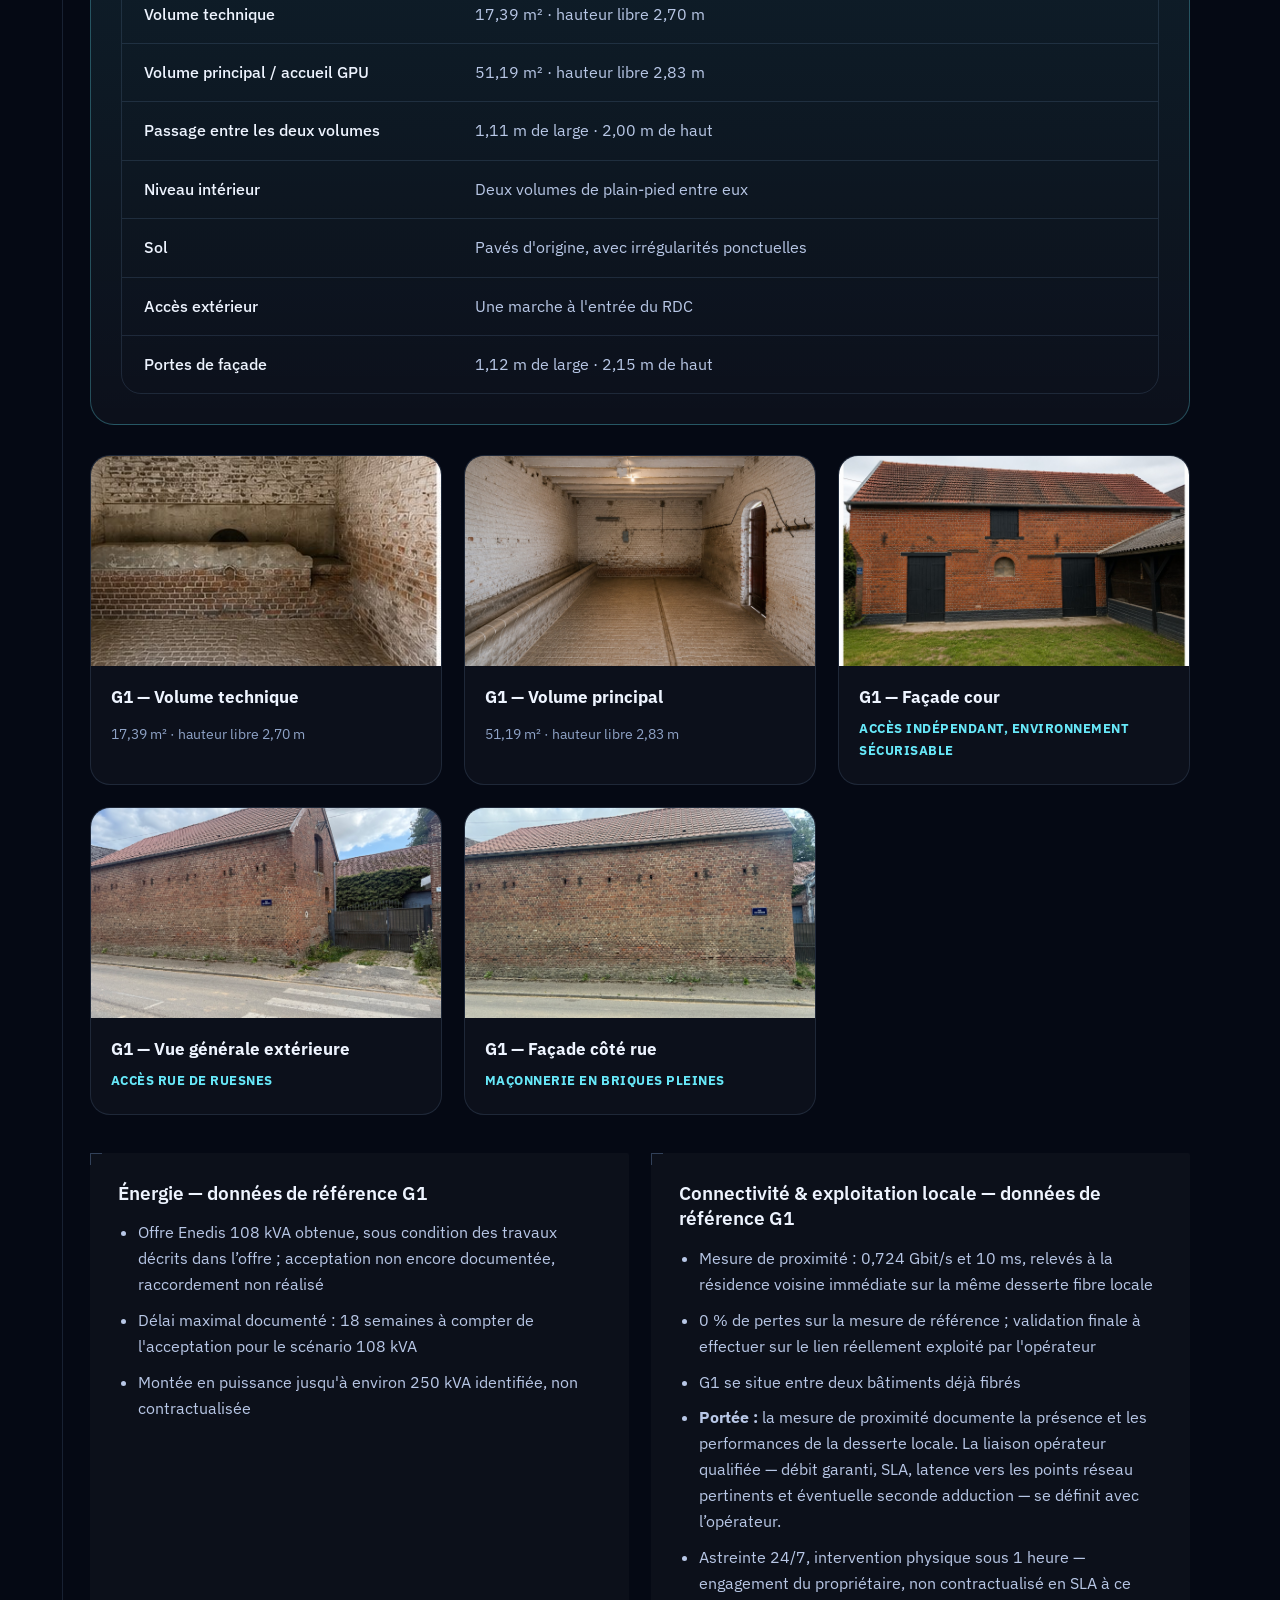
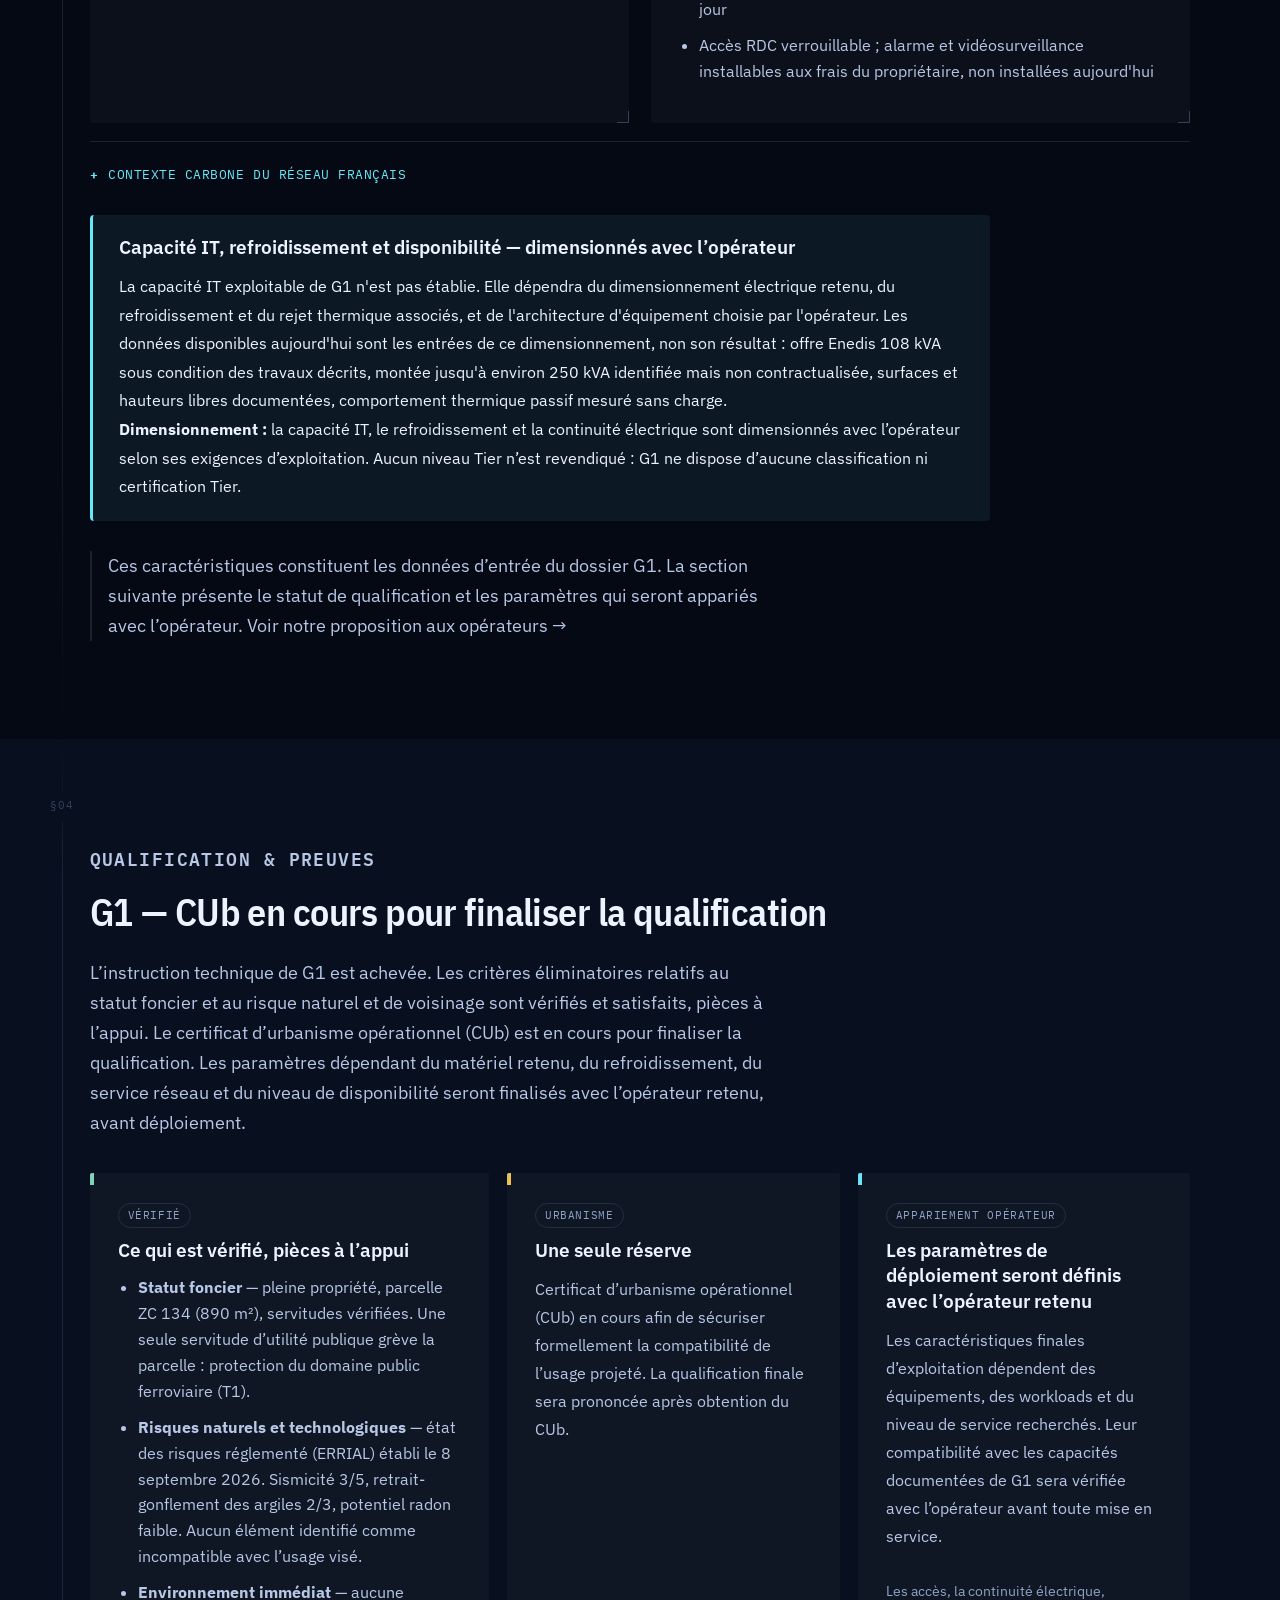
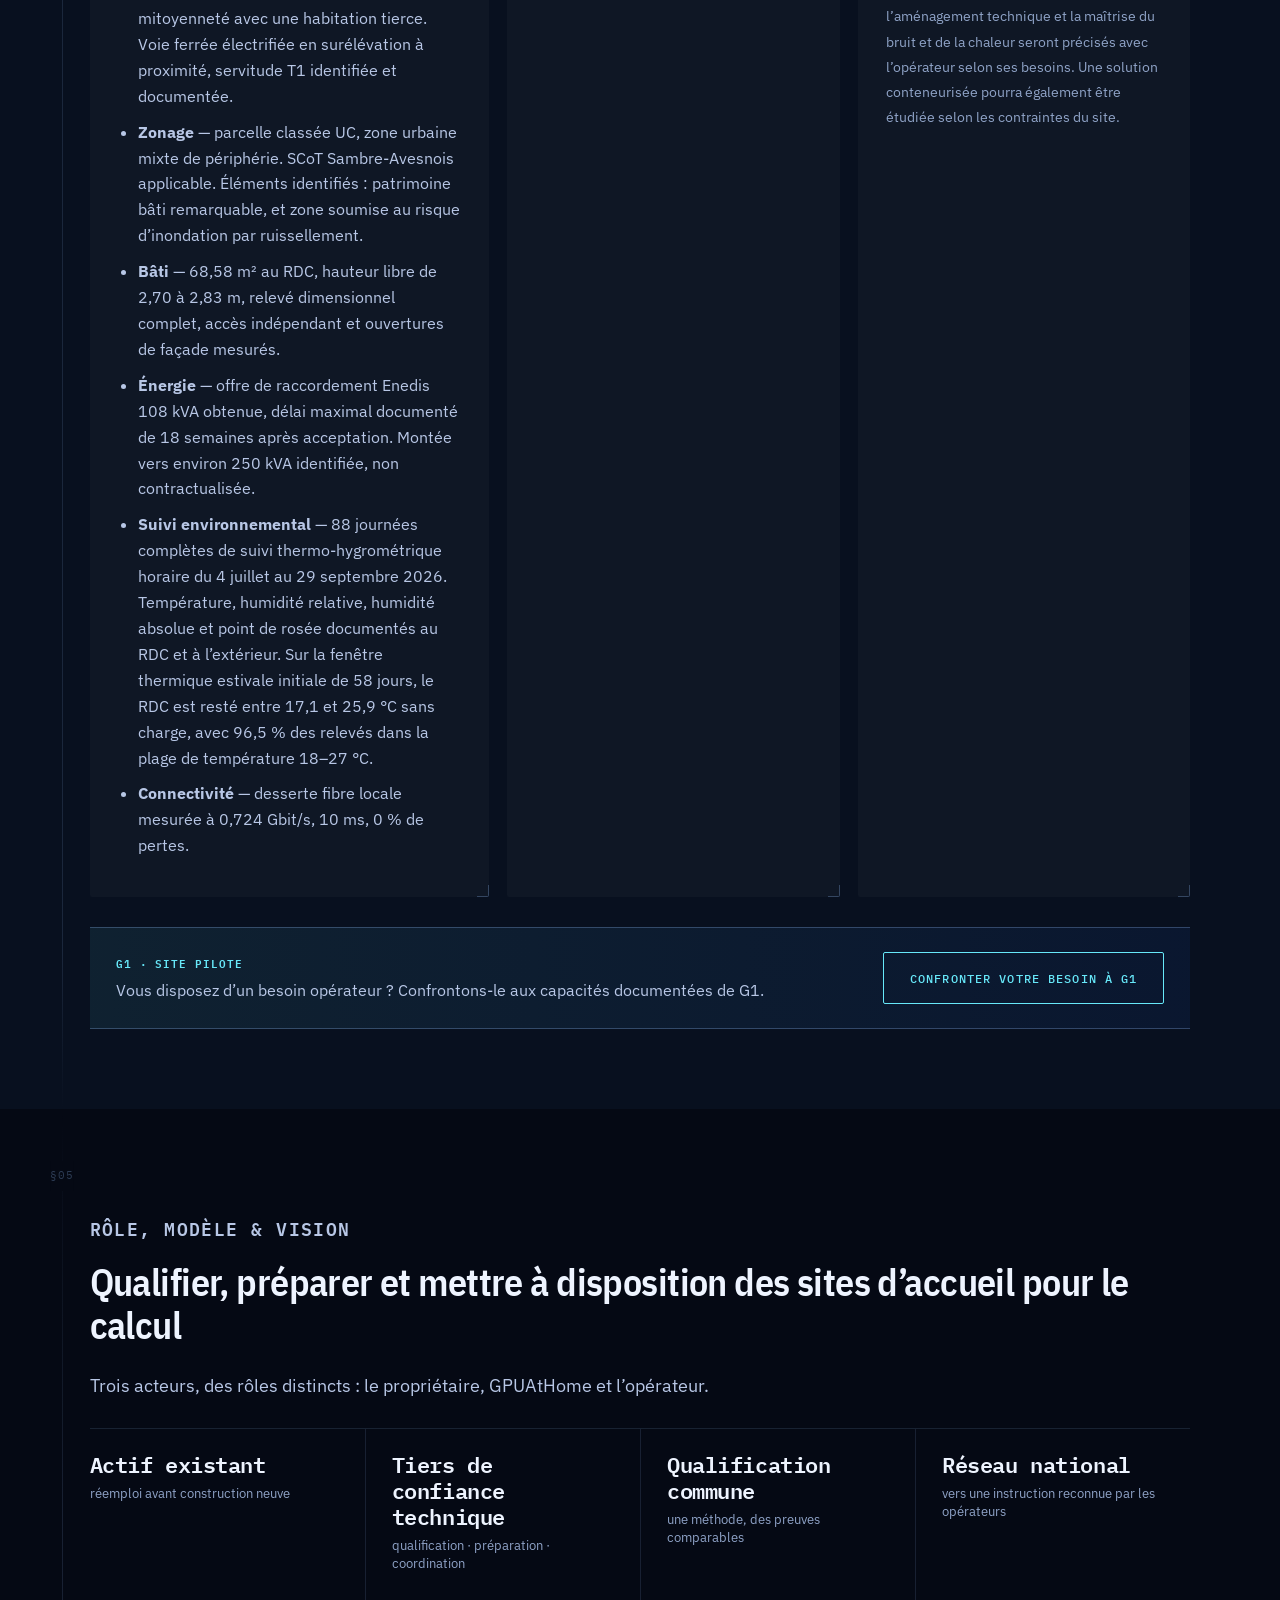
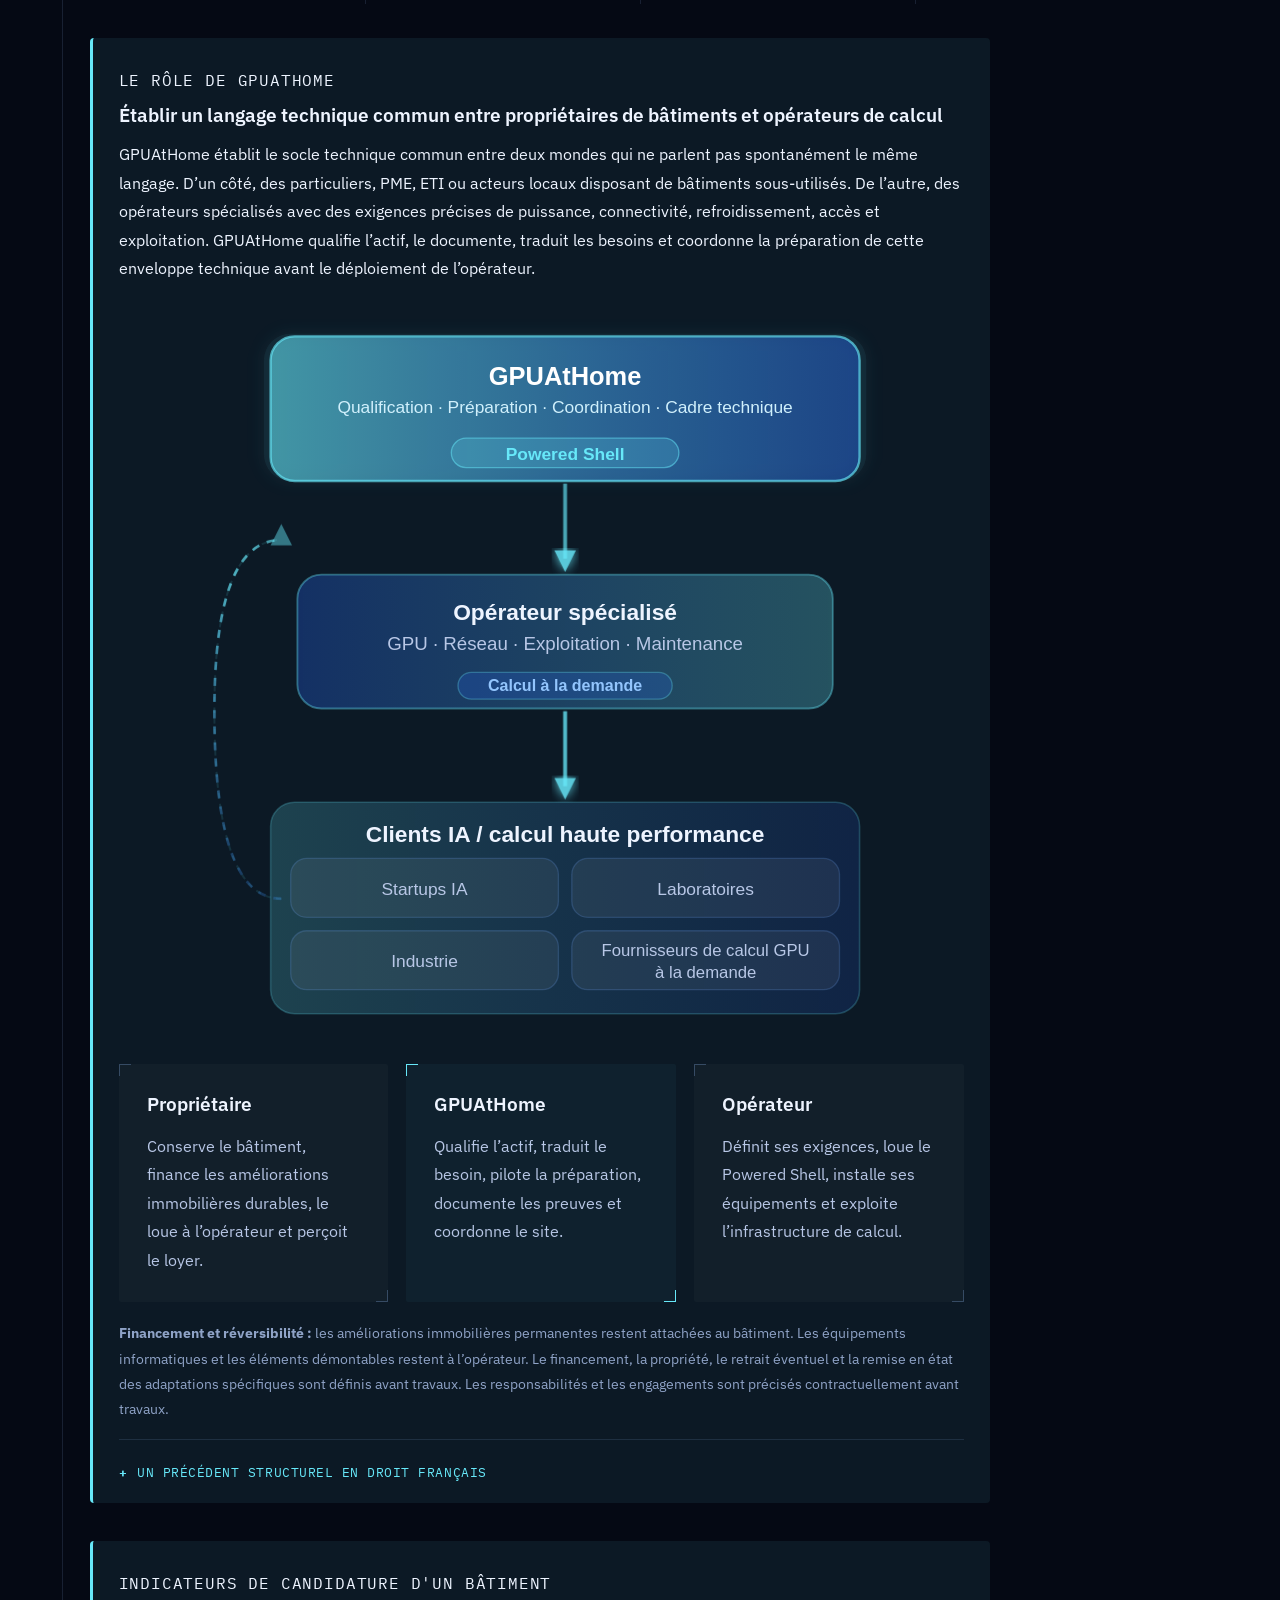
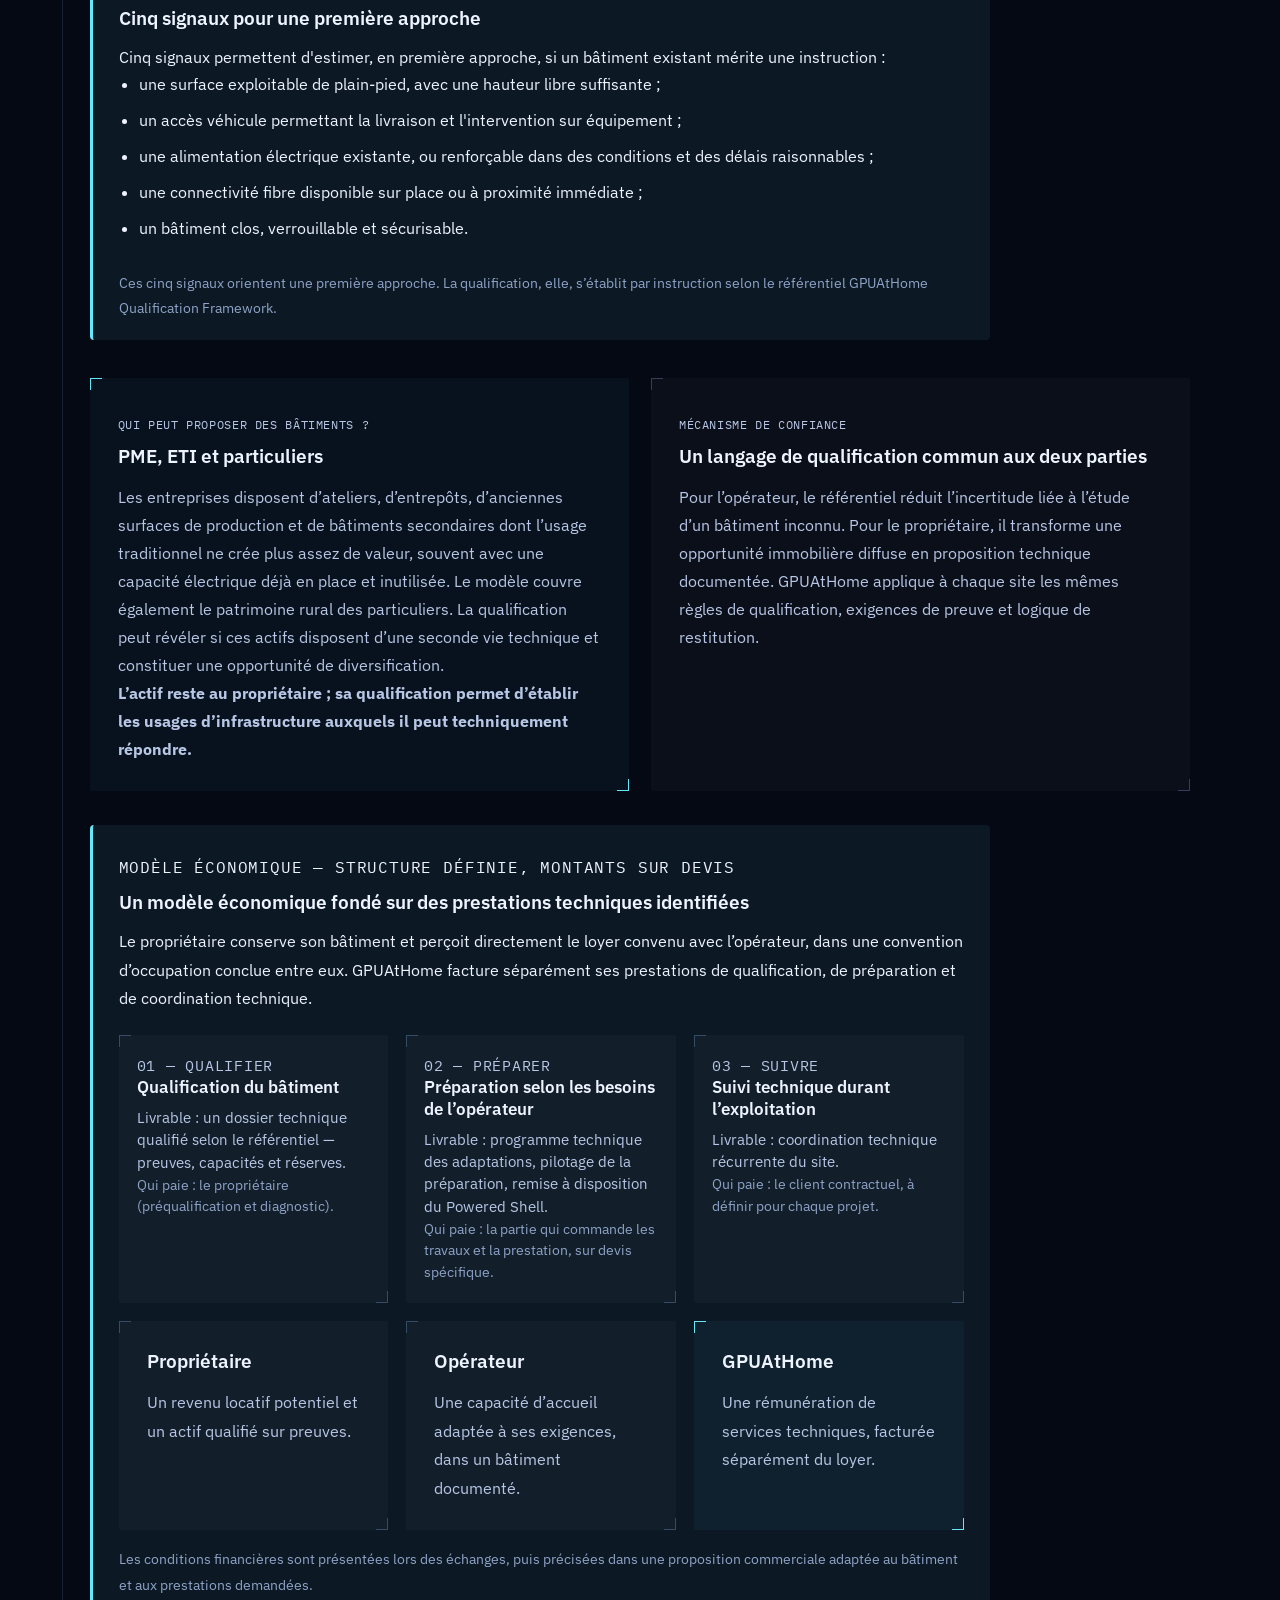
==== commit fa65ad9a: "Add files via upload" ====
--- a/index.html
+++ b/index.html
@@ -435,19 +435,18 @@
 </span>
 </button>
 <nav id="siteNav">
-<a data-en="Solution" href="#parcours">Solution</a>
-<a data-en="For operators" href="#contact">Opérateurs</a>
-<a data-en="Why now" href="#why-now">Pourquoi maintenant</a>
+<a data-en="The concept" href="#parcours">Le concept</a>
+<a data-en="G1 — Pilot" href="#g1">G1 — Pilote</a>
 <a data-en="Method" href="#method">Méthode</a>
-<a data-en="G1 / Sepmeries" href="#g1">G1 / Sepmeries</a>
-<a data-en="Qualification" href="#qualification">Qualification</a>
-<a data-en="Model &amp; Vision" href="#model-vision">Modèle &amp; Vision</a>
+<a data-en="Project &amp; partners" href="#ecosystem">Projet &amp; partenaires</a>
 <a data-en="Contact" href="#contact">Contact</a>
 <div class="nav-more" id="navMore">
 <button aria-expanded="false" class="nav-more-toggle" data-en="More" id="navMoreToggle" type="button">Plus</button>
 <div class="nav-more-panel">
+<a data-en="Why now" href="#why-now">Pourquoi maintenant</a>
+<a data-en="Qualification" href="#qualification">Qualification</a>
+<a data-en="Model &amp; Vision" href="#model-vision">Modèle &amp; Vision</a>
 <a data-en="Progress" href="#progress">Avancement</a>
-<a data-en="Ecosystem" href="#ecosystem">Écosystème</a>
 <a data-en="Documentation" href="#documentation">Documentation</a>
 <a data-en="Framework" href="qualification-framework.html">Référentiel</a>
 </div>
@@ -465,26 +464,21 @@
 </h1>
 </div>
 <div class="hero-bottom">
-<p class="subtitle subtitle--full" data-en="GPUAtHome assesses and prepares existing buildings to host local compute centres operated by AI compute operators.">GPUAtHome qualifie et prépare des bâtiments existants pour accueillir des centres de calcul de proximité, exploités par des opérateurs de calcul IA.</p>
-<p class="small" style="margin-top:20px;" data-en="&lt;strong&gt;What GPUAtHome does:&lt;/strong&gt; assess existing buildings against a proprietary framework, pilot their preparation, then hand them over to compute operators as Powered Shells."><strong>Ce que fait GPUAtHome :</strong> qualifier des bâtiments existants selon un référentiel propriétaire, piloter leur préparation, puis les mettre à disposition d’opérateurs de calcul sous forme de Powered Shell.</p>
-<p class="small" style="margin-top:8px;" data-en="&lt;strong&gt;Who it is for:&lt;/strong&gt; compute operators, the project’s commercial target. Buildings to be assessed may belong to companies or private owners; G1 is the pilot in an existing privately owned outbuilding in Sepmeries."><strong>Pour qui :</strong> les opérateurs de calcul, cible commerciale du projet. Les bâtiments à qualifier peuvent appartenir à des entreprises comme à des propriétaires privés ; G1 est le pilote dans une dépendance privée existante à Sepmeries.</p>
-<p class="small" style="margin-top:8px;" data-en="&lt;strong&gt;Where the project stands:&lt;/strong&gt; one pilot site assessed on real measurements, G1 in Sepmeries — 88 complete days of thermo-hygrometric monitoring, a 108 kVA Enedis connection offer, planning certificate pending."><strong>Où en est le projet :</strong> un site pilote instruit sur mesures réelles, G1 à Sepmeries — 88 journées complètes de suivi thermo-hygrométrique, offre de raccordement Enedis 108 kVA, certificat d’urbanisme en attente.</p>
-<p class="hero-primary-action" style="margin-top:26px;">
+<p class="subtitle subtitle--full" data-en="GPUAtHome assesses and prepares existing buildings to host local compute centres run by specialist operators.">GPUAtHome qualifie et prépare des bâtiments existants pour accueillir des centres de calcul de proximité exploités par des opérateurs spécialisés.</p>
+<ol class="hero-steps" style="list-style:none;display:flex;flex-wrap:wrap;gap:10px 28px;margin:22px 0 0;padding:0;font-weight:600;">
+<li><span style="opacity:.55;font-family:var(--font-mono,monospace);margin-right:8px;">01</span><span data-en="Assess">Qualifier</span></li>
+<li><span style="opacity:.55;font-family:var(--font-mono,monospace);margin-right:8px;">02</span><span data-en="Prepare">Préparer</span></li>
+<li><span style="opacity:.55;font-family:var(--font-mono,monospace);margin-right:8px;">03</span><span data-en="Hand over">Mettre à disposition</span></li>
+</ol>
+<p class="small" style="margin-top:20px;" data-en="A Powered Shell is a technical envelope prepared to receive the operator’s equipment. A first real site in Sepmeries: G1, assessed on real measurements and now in operator validation. Target: compute operators; the buildings assessed may belong to companies or private owners.">Un Powered Shell est une enveloppe technique préparée pour recevoir les équipements de l’opérateur. Un premier site réel à Sepmeries : G1, caractérisé sur mesures et en phase de validation opérateur. Cible : les opérateurs de calcul ; les bâtiments qualifiés peuvent appartenir à des entreprises ou à des particuliers.</p>
+<p class="hero-primary-action" style="margin-top:22px;">
 <a class="btn secondary" data-en="Discover the G1 pilot site" href="#g1">Découvrir le site pilote G1</a>
+<a class="hero-secondary-link" data-en="What we offer operators" href="#operateur" style="margin-left:22px;">Notre proposition aux opérateurs</a>
+<a class="hero-secondary-link" data-en="Own a building?" href="#proprietaire" style="margin-left:22px;">Vous possédez un bâtiment ?</a>
 </p>
 
 </div>
 </section>
-<aside aria-label="Actualité" class="eura-news">
-<div class="eura-news__inner">
-<div class="eura-news__text">
-<p class="eura-news__label" data-en="News · October 2026">Actualité · Octobre 2026</p>
-<p class="eura-news__title" data-en="GPUAtHome joins the EuraTechnologies support programme">GPUAtHome rejoint le programme d’accompagnement EuraTechnologies</p>
-<p class="eura-news__body" data-en="The project continues its market validation phase, with the next step being to test the G1 pilot site against the requirements of a first operator.">Le projet poursuit sa phase de validation marché, avec pour prochaine étape la confrontation du site pilote G1 aux exigences d’un premier opérateur.</p>
-</div>
-<img alt="EuraTechnologies" class="eura-news__logo" height="23" loading="lazy" src="logo-euratechnologies.png" width="150"/>
-</div>
-</aside>
 <section class="section value-map" id="parcours" style="padding-top:26px;">
 <h2 data-en="From an existing building to a compute site ready to deploy">Du bâtiment existant au site de calcul prêt à déployer</h2>
 <div class="value-grid seq-grid reveal-item">
@@ -501,7 +495,7 @@
 <article class="card highlight seq-card seq-card--product">
 <p class="engine-eyebrow" data-en="03 — The product">03 — Le produit</p>
 <h3 data-en="A Powered Shell, prepared and leased">Un Powered Shell préparé et loué</h3>
-<p data-en="GPUAtHome pilots the preparation. The owner leases the site; the operator installs and operates its equipment there.">GPUAtHome pilote la préparation. Le propriétaire loue le site ; l’opérateur y installe et exploite ses équipements.</p>
+<p data-en="A technical envelope ready to receive the operator’s equipment. GPUAtHome pilots the preparation. The owner leases the site; the operator installs and operates its equipment there.">Une enveloppe technique prête à recevoir les équipements de l’opérateur. GPUAtHome pilote la préparation. Le propriétaire loue le site ; l’opérateur y installe et exploite ses équipements.</p>
 </article>
 <article class="card seq-card">
 <p class="engine-eyebrow" data-en="04 — The vision">04 — La vision</p>
@@ -537,7 +531,7 @@
 </div>
 <p class="proof-band-note" data-en="Technical assessment complete — operational planning certificate underway · deployment parameters to be defined with the future operator.">Instruction technique finalisée — CUb en cours · paramètres de déploiement à définir avec le futur opérateur.</p>
 <p style="margin-top:18px;">
-<a class="hero-secondary-link seq-link" data-en="Review the evidence" href="#qualification">Examiner les preuves</a>
+<a class="hero-secondary-link seq-link" data-en="See the G1 pilot site" href="#g1">Voir le site pilote G1</a>
 </p>
 <div class="signal-block reveal-item" id="comparatif">
 <p class="engine-eyebrow" data-en="Another way to deploy compute">Une autre voie pour déployer le calcul</p>
@@ -553,6 +547,46 @@
 </thead>
 <tbody>
 <tr>
+<th scope="row" data-en="Land">Foncier</th>
+<td class="cmp-hs" data-label="Hyperscale" data-en="Find and secure a large footprint">Rechercher et mobiliser une emprise importante</td>
+<td class="cmp-gah" data-label="GPUAtHome" data-en="Reuse an available property asset">Réemployer un actif immobilier disponible</td>
+</tr>
+<tr>
+<th scope="row" data-en="Power">Puissance</th>
+<td class="cmp-hs" data-label="Hyperscale" data-en="Massive demand that can require dedicated infrastructure">Besoin massif pouvant nécessiter des infrastructures dédiées</td>
+<td class="cmp-gah" data-label="GPUAtHome" data-en="Capacity sized to the building and the local grid">Capacité dimensionnée selon le bâtiment et le réseau local</td>
+</tr>
+<tr>
+<th scope="row" data-en="Lead time">Délais</th>
+<td class="cmp-hs" data-label="Hyperscale" data-en="A long, centralised project heavily dependent on permits and works">Projet long, centralisé et fortement dépendant des autorisations et travaux</td>
+<td class="cmp-gah" data-label="GPUAtHome" data-en="Qualification, then technical preparation of a building already standing">Qualification puis préparation technique d’un bâtiment déjà debout</td>
+</tr>
+<tr>
+<th scope="row" data-en="Acceptability">Acceptabilité</th>
+<td class="cmp-hs" data-label="Hyperscale" data-en="New infrastructure that must win acceptance">Nouvelle infrastructure à faire accepter</td>
+<td class="cmp-gah" data-label="GPUAtHome" data-en="Property infrastructure already present and integrated">Infrastructure immobilière déjà présente et intégrée</td>
+</tr>
+<tr>
+<th scope="row" data-en="Deployment model">Modèle de déploiement</th>
+<td class="cmp-hs" data-label="Hyperscale" data-en="One very large concentrated project">Un très grand projet concentré</td>
+<td class="cmp-gah" data-label="GPUAtHome" data-en="One site, then possibly a campus, then a network">Un site, puis éventuellement un campus, puis un réseau</td>
+</tr>
+</tbody>
+</table>
+</div>
+<details class="thermal-details" style="margin-top:18px;">
+<summary data-en="See the 9 other criteria">Voir les 9 autres critères</summary>
+<div class="cmp-wrap">
+<table class="cmp-table">
+<thead>
+<tr>
+<th scope="col" class="cmp-crit" data-en="Criterion">Critère</th>
+<th scope="col" class="cmp-hs-head" data-en="Hyperscale data centre">Data center hyperscale</th>
+<th scope="col" class="cmp-gah-head" data-en="Local compute centre — GPUAtHome">Centre de calcul de proximité — GPUAtHome</th>
+</tr>
+</thead>
+<tbody>
+<tr>
 <th scope="row" data-en="Starting point">Point de départ</th>
 <td class="cmp-hs" data-label="Hyperscale" data-en="Build new infrastructure or heavily transform a site">Construire une nouvelle infrastructure ou transformer lourdement un site</td>
 <td class="cmp-gah" data-label="GPUAtHome" data-en="Activate an existing building already embedded in its territory">Activer un bâtiment existant déjà intégré au territoire</td>
@@ -563,11 +597,6 @@
 <td class="cmp-gah" data-label="GPUAtHome" data-en="Deploy modular capacity building by building, sized to the power already available on site">Déployer des capacités modulaires, bâtiment par bâtiment, à la mesure de la puissance déjà disponible sur place</td>
 </tr>
 <tr>
-<th scope="row" data-en="Land">Foncier</th>
-<td class="cmp-hs" data-label="Hyperscale" data-en="Find and secure a large footprint">Rechercher et mobiliser une emprise importante</td>
-<td class="cmp-gah" data-label="GPUAtHome" data-en="Reuse an available property asset">Réemployer un actif immobilier disponible</td>
-</tr>
-<tr>
 <th scope="row" data-en="Construction">Construction</th>
 <td class="cmp-hs" data-label="Hyperscale" data-en="Erect a new building or undertake heavy transformation">Créer un nouveau bâtiment ou engager une transformation lourde</td>
 <td class="cmp-gah" data-label="GPUAtHome" data-en="No new building construction">Pas de construction immobilière nouvelle</td>
@@ -583,36 +612,16 @@
 <td class="cmp-gah" data-label="GPUAtHome" data-en="A building already part of the landscape">Bâtiment déjà présent dans le paysage</td>
 </tr>
 <tr>
-<th scope="row" data-en="Power">Électricité</th>
-<td class="cmp-hs" data-label="Hyperscale" data-en="Massive demand that can require dedicated infrastructure">Besoin massif pouvant nécessiter des infrastructures dédiées</td>
-<td class="cmp-gah" data-label="GPUAtHome" data-en="Capacity sized to the building and the local grid">Capacité dimensionnée selon le bâtiment et le réseau local</td>
-</tr>
-<tr>
 <th scope="row" data-en="Water and cooling">Eau et refroidissement</th>
 <td class="cmp-hs" data-label="Hyperscale" data-en="Potentially very large needs depending on the architecture">Besoins potentiellement très importants selon l’architecture</td>
 <td class="cmp-gah" data-label="GPUAtHome" data-en="Cooling sized to the capacity and the workload">Refroidissement dimensionné selon la capacité et le workload</td>
 </tr>
 <tr>
-<th scope="row" data-en="Deployment">Déploiement</th>
-<td class="cmp-hs" data-label="Hyperscale" data-en="A long, centralised project heavily dependent on permits and works">Projet long, centralisé et fortement dépendant des autorisations et travaux</td>
-<td class="cmp-gah" data-label="GPUAtHome" data-en="Qualification, then technical preparation of a building already standing">Qualification puis préparation technique d’un bâtiment déjà debout</td>
-</tr>
-<tr>
-<th scope="row" data-en="Acceptability">Acceptabilité</th>
-<td class="cmp-hs" data-label="Hyperscale" data-en="New infrastructure that must win acceptance">Nouvelle infrastructure à faire accepter</td>
-<td class="cmp-gah" data-label="GPUAtHome" data-en="Property infrastructure already present and integrated">Infrastructure immobilière déjà présente et intégrée</td>
-</tr>
-<tr>
 <th scope="row" data-en="Opposition and appeals">Opposition et recours</th>
 <td class="cmp-hs" data-label="Hyperscale" data-en="A project exposed to challenges over footprint, landscape, water and infrastructure">Projet exposé aux contestations liées à l’emprise, au paysage, à l’eau et aux infrastructures</td>
 <td class="cmp-gah" data-label="GPUAtHome" data-en="Several factors driving opposition reduced at source by reuse">Plusieurs facteurs de contestation réduits à la source par le réemploi</td>
 </tr>
 <tr>
-<th scope="row" data-en="Scaling up">Montée en capacité</th>
-<td class="cmp-hs" data-label="Hyperscale" data-en="One very large concentrated project">Un très grand projet concentré</td>
-<td class="cmp-gah" data-label="GPUAtHome" data-en="One site, then possibly a campus, then a network">Un site, puis éventuellement un campus, puis un réseau</td>
-</tr>
-<tr>
 <th scope="row" data-en="Uses">Usages</th>
 <td class="cmp-hs" data-label="Hyperscale" data-en="Massive compute requiring very high concentration">Calcul massif exigeant une très grande concentration</td>
 <td class="cmp-gah" data-label="GPUAtHome" data-en="Workloads compatible with distributed capacity">Workloads compatibles avec une capacité distribuée</td>
@@ -625,18 +634,41 @@
 </tbody>
 </table>
 </div>
+</details>
 <p class="pullquote" data-en="Where a hyperscale must win acceptance for new infrastructure, GPUAtHome activates property infrastructure that is already there.">Là où un hyperscale doit faire accepter une nouvelle infrastructure, GPUAtHome active une infrastructure immobilière déjà présente.</p>
 <p style="margin-top:20px;" data-en="No new building, no new land footprint and no additional land artificialisation linked to the building: GPUAtHome reduces at source several of the factors that drive opposition to large new developments, without removing site-specific constraints.">Pas de nouveau bâtiment, pas de nouvelle emprise foncière et pas d’artificialisation supplémentaire liée au bâtiment : GPUAtHome réduit à la source plusieurs des facteurs de contestation associés aux grandes implantations neuves, sans supprimer les contraintes propres à chaque site.</p>
+<details class="thermal-details" style="margin-top:18px;">
+<summary data-en="Planning, regulation and scale" >Urbanisme, réglementation et échelle</summary>
 <p class="small" style="margin-top:22px;" data-en="Planning and regulation: GPUAtHome starts from buildings that are already built. The model removes the building-construction stage and concentrates the project on qualification and technical preparation. Any applicable formalities are checked site by site and remain out of all proportion with those of a new hyperscale site. For G1, no new construction is required: the planning work concerns the compatibility of the intended use with the existing building.">
 <strong>Urbanisme et réglementation :</strong> GPUAtHome part de bâtiments déjà construits. Le modèle supprime l’étape de construction du bâtiment et concentre le projet sur sa qualification et sa préparation technique. Les formalités éventuellement applicables sont vérifiées site par site et restent sans commune mesure avec celles d’une implantation hyperscale nouvelle. Pour G1, aucune construction nouvelle n’est nécessaire : la démarche d’urbanisme porte sur la compatibilité de l’usage projeté avec le bâtiment existant.</p>
 <p class="small" style="margin-top:12px;" data-en="&lt;strong&gt;Scale:&lt;/strong&gt; each site is sized to the power already available in the building and on the local grid, and to the target workloads. G1 deliberately starts at small scale; the framework sets no power ceiling and can be applied to much larger existing buildings with spare capacity. Distributed scale sharply reduces the constraints specific to massive sites; it is not a regulatory exemption. The capacity that can be qualified is that of the building assessed and of the grid serving it, not a ceiling set by the framework.">
 <strong>Échelle :</strong> chaque site est dimensionné selon la puissance déjà disponible dans le bâtiment et sur le réseau local, ainsi que selon les workloads visés. G1 commence délibérément à petite échelle ; le référentiel ne fixe aucun plafond de puissance et peut s’appliquer à des bâtiments existants beaucoup plus importants disposant de capacité inutilisée. L’échelle distribuée réduit fortement les contraintes propres aux implantations massives ; elle ne constitue pas une exemption réglementaire. La puissance qualifiable est celle du bâtiment instruit et du réseau qui le dessert, non un plafond fixé par le référentiel.</p>
+</details>
 </div>
 </section>
 <section class="section" data-index="01" id="why-now">
 <p class="section-label" data-en="Why now">Pourquoi maintenant</p>
 <h2 data-en="Compute demand is rising. The conditions for hosting it are tightening.">Le besoin de calcul augmente. Les conditions pour l’accueillir se durcissent.</h2>
 <p class="section-intro" data-en="Compute demand is accelerating while power, grid connection, available technical space and time-to-service are becoming strategic constraints. The question is no longer only how many GPUs are available, but how quickly suitable physical infrastructure can be brought online.">La demande de calcul accélère tandis que la puissance électrique, le raccordement, le foncier technique disponible et le délai de mise en service deviennent des contraintes stratégiques. La question n’est plus seulement de savoir combien de GPU sont disponibles, mais à quelle vitesse une infrastructure physique adaptée peut être mise en service.</p>
+<div class="value-grid value-grid--three reveal-item" style="margin-top:30px;">
+<article class="card seq-card">
+<p class="engine-eyebrow" data-en="01 — Demand">01 — Le besoin</p>
+<h3 data-en="Compute demand keeps growing">Le besoin de calcul continue de croître</h3>
+<p data-en="Power, grid connection and time-to-service are becoming the strategic constraints, more than the number of GPUs alone.">Puissance, raccordement et délai de mise en service deviennent les contraintes stratégiques, plus que le seul nombre de GPU.</p>
+</article>
+<article class="card seq-card">
+<p class="engine-eyebrow" data-en="02 — Constraints">02 — Les contraintes</p>
+<h3 data-en="Large new projects face tighter conditions">Les grands projets neufs font face à des conditions plus dures</h3>
+<p data-en="Local acceptability, litigation and a tightening regulatory framework lengthen and make less certain the path of large new sites.">Acceptabilité locale, contentieux et cadre réglementaire plus strict allongent et fragilisent le parcours des grands sites neufs.</p>
+</article>
+<article class="card seq-card">
+<p class="engine-eyebrow" data-en="03 — Reuse">03 — Le réemploi</p>
+<h3 data-en="Existing buildings are an underused lever">Le bâti existant est un levier sous-exploité</h3>
+<p data-en="Hyperscale concentrates what has to be concentrated. GPUAtHome distributes what can be, in buildings already built and connected.">L’hyperscale concentre ce qui doit l’être. GPUAtHome distribue ce qui peut l’être, dans des bâtiments déjà construits et raccordés.</p>
+</article>
+</div>
+<details class="thermal-details" style="margin-top:28px;">
+<summary data-en="Go further: workloads, territorial and regulatory context, documented conversions">Approfondir : workloads, contexte territorial et réglementaire, reconversions documentées</summary>
 <div class="econ-callout reveal-item" style="margin-top:34px;">
 <h3 data-en="Not all compute workloads require the same physical concentration">Toutes les charges de calcul n’exigent pas la même concentration physique</h3>
 <p data-en="Training very large models relies on highly concentrated infrastructure, where many GPUs must communicate at very high bandwidth. Other compute workloads, and notably certain forms of inference, can be run on smaller, more self-contained capacities.">L’entraînement de très grands modèles repose sur des infrastructures fortement concentrées, où de nombreux GPU doivent communiquer à très haut débit. D’autres charges de calcul, notamment certaines formes d’inférence, peuvent être exécutées sur des capacités plus autonomes et de taille limitée.</p>
@@ -650,6 +682,36 @@
 <strong>Une conviction en découle :</strong> l’avenir de l’infrastructure IA ne sera pas uniquement concentré. Une partie du calcul peut être distribuée dans des actifs existants &mdash; à condition de savoir les qualifier objectivement.</p>
 </div>
 
+<div class="signal-block reveal-item">
+<p class="engine-eyebrow" data-en="Regulatory context">Contexte réglementaire</p>
+<h3 data-en="Energy, environmental and territorial requirements are gaining weight">Les exigences énergétiques, environnementales et territoriales prennent de l’importance</h3>
+<p data-en="In the European Union, data centres of at least 500 kW of installed IT power must already report harmonised indicators on energy, water and reused heat; Germany sets PUE targets; other countries and states are adopting or preparing stricter frameworks. Reusing an existing building can limit some constraints specific to new construction (land take, artificialisation, landscape) without removing them: every project remains subject to the regulations that apply to it.">Dans l’Union européenne, les centres de données d’au moins 500 kW de puissance IT installée doivent déjà publier des indicateurs harmonisés sur l’énergie, l’eau et la chaleur réutilisée ; l’Allemagne fixe des objectifs de PUE ; d’autres pays et États adoptent ou préparent des cadres plus stricts. Le réemploi d’un bâtiment existant peut limiter certaines contraintes propres aux constructions neuves (emprise, artificialisation, paysage) sans les supprimer : chaque projet reste soumis aux réglementations qui lui sont applicables.</p>
+<p class="small" style="margin-top:12px;"><a class="source-link" data-en="EU Directive, Article 12 &#8599;" href="https://eur-lex.europa.eu/legal-content/EN/TXT/?uri=OJ%3AJOL_2023_231_R_0001&amp;qid=1695186598766" target="_blank" rel="noopener noreferrer">Directive européenne, article 12 &#8599;</a> · <a class="source-link" data-en="German energy efficiency act &#8599;" href="https://www.gesetze-im-internet.de/enefg/__11.html" target="_blank" rel="noopener noreferrer">Loi allemande sur l’efficacité énergétique &#8599;</a> · <a class="source-link" data-en="Full detail below" href="#marche-detail">Détail complet ci-dessous</a></p>
+</div>
+<div class="signal-block reveal-item">
+<p class="engine-eyebrow" data-en="Three examples">Trois exemples</p>
+<h3 data-en="The market is moving, reuse is credible, acceptability is decisive">Le marché évolue, le réemploi est crédible, l’acceptabilité est déterminante</h3>
+<div class="value-grid value-grid--three" style="margin-top:18px;">
+<article class="card seq-card">
+<h3 data-en="Béthune">Béthune</h3>
+<p data-en="Reusing an industrial building for AI compute is a reality: 26,000 m² of the former Bridgestone plant, with 120 MW targeted by end-2026 and 240 MW in 2027.">Le réemploi d’un bâtiment industriel pour le calcul IA est une réalité : 26 000 m² de l’ancienne usine Bridgestone, avec 120 MW visés fin 2026 puis 240 MW en 2027.</p>
+<p class="small"><a class="source-link" data-en="Source &#8599;" href="https://circulardc.com/" target="_blank" rel="noopener noreferrer">Source &#8599;</a></p>
+</article>
+<article class="card seq-card">
+<h3 data-en="Bouchain">Bouchain</h3>
+<p data-en="Existing energy infrastructure can host new uses: EDF selected SoftBank as preferred bidder for a planned 400 MW data centre on the former thermal power plant site.">Des infrastructures énergétiques existantes peuvent accueillir de nouveaux usages : EDF a retenu SoftBank comme attributaire pressenti pour un projet de data center de 400 MW sur le site de l’ancienne centrale thermique.</p>
+<p class="small"><a class="source-link" data-en="Source &#8599;" href="https://www.edf.fr/en/the-edf-group/dedicated-sections/journalists/all-press-releases/edf-selects-softbank-group-as-preferred-bidder-for-the-development-of-a-large-scale-data-center-at-its-bouchain-site" target="_blank" rel="noopener noreferrer">Source &#8599;</a></p>
+</article>
+<article class="card seq-card">
+<h3 data-en="Rantigny">Rantigny</h3>
+<p data-en="Environmental and territorial acceptability is a decisive issue: after 269 contributions, the inquiry commissioner issued a favourable opinion with eight reservations on 15 September 2026; the decision rests with the prefect.">L’acceptabilité environnementale et territoriale est un enjeu déterminant : après 269 contributions, le commissaire-enquêteur a rendu le 15 septembre 2026 un avis favorable assorti de huit réserves ; la décision revient au préfet.</p>
+<p class="small"><a class="source-link" data-en="Source &#8599;" href="https://www.registre-numerique.fr/data-center-rantigny/rapport" target="_blank" rel="noopener noreferrer">Source &#8599;</a></p>
+</article>
+</div>
+<p class="small" style="margin-top:16px;" data-en="These projects are not equivalent to G1 in power or operating model. GPUAtHome applies the same logic of reuse at another scale: identifying, qualifying and preparing smaller existing buildings.">Ces projets ne sont pas équivalents à G1 en puissance ni en modèle d’exploitation. GPUAtHome applique la même logique de réemploi à une autre échelle : identifier, qualifier et préparer des bâtiments existants plus petits.</p>
+</div>
+<details class="thermal-details" id="marche-detail" style="margin-top:28px;">
+<summary data-en="Detailed market documentation: regulation, litigation cases, documented conversions">Documentation de marché détaillée : réglementation, contentieux, reconversions documentées</summary>
 <div class="signal-block reveal-item">
 <p class="engine-eyebrow" data-en="Hosting constraints &middot; territory and regulation">Contraintes d&rsquo;accueil &middot; territoire et r&eacute;glementation</p>
 <h3 data-en="Finding power is no longer enough: both the ground and the rules are tightening">Trouver de la puissance ne suffit plus : le terrain comme la r&egrave;gle se resserrent</h3>
@@ -777,6 +839,7 @@
 <p style="margin-top:16px;" data-en="Two movements are therefore converging: the market is rediscovering the value of existing assets, while regulation is raising the requirements placed on heavily concentrated infrastructure. GPUAtHome sits at the meeting point of these two developments.">Deux mouvements convergent ainsi : le marché redécouvre la valeur des actifs existants tandis que la réglementation accroît les exigences pesant sur les infrastructures fortement concentrées. GPUAtHome se situe à la rencontre de ces deux évolutions.</p>
 </div>
 
+</details>
 <div class="signal-block reveal-item">
 <p class="engine-eyebrow" data-en="The GPUAtHome answer">La réponse GPUAtHome</p>
 <h3 data-en="Deploying differently what does not need to be concentrated">Déployer autrement ce qui n’a pas besoin d’être concentré</h3>
@@ -806,41 +869,47 @@
 
 <p class="small" style="margin-top:24px;">
 <span data-en="Sources: Meta, Microsoft, IEA, RTE, Uptime Institute, EDF, Ile-de-France and Grand Est environmental authorities, CNDP, Grenoble and Montreuil Administrative Courts, Reuters and Ain Prefecture">Sources : Meta, Microsoft, AIE, RTE, Uptime Institute, EDF, MRAe Île-de-France et Grand Est, CNDP, tribunaux administratifs de Grenoble et de Montreuil, Reuters et Préfecture de l’Ain</span> — <a href="#sources" data-en="full references at the bottom of the page">références complètes en bas de page</a>.</p>
+</details>
 </section>
 <section class="section dark" data-index="02" id="method">
 <p class="section-label" data-en="Method &amp; technology">Méthode &amp; technologie</p>
 <h2 data-en="Measure, qualify and document: an evidence-based method">Mesurer, qualifier, documenter : une méthode fondée sur la preuve</h2>
 <p class="section-intro" data-en="GPUAtHome matches each building to what it can genuinely host. The method turns its measured capabilities into a preparation programme aligned with an operator’s requirement. The Qualification Framework does not produce a simple property score: it establishes the compatibility between a building, the adaptations required and the workloads the operator is looking for.">GPUAtHome adapte chaque bâtiment à ce qu’il peut réellement accueillir. La méthode transforme ses capacités mesurées en un programme de préparation aligné sur le besoin d’un opérateur. Le Qualification Framework ne produit pas un simple score immobilier : il établit la compatibilité entre un bâtiment, les adaptations nécessaires et les workloads recherchés par l’opérateur.</p>
+
+<ol class="checklist-grid" style="counter-reset:step;">
+<li>
+<span aria-hidden="true" class="checklist-mark">1</span>
+<span data-en="Identify the building and its initial technical potential">Identifier le bâtiment et son potentiel technique initial</span>
+</li>
+<li>
+<span aria-hidden="true" class="checklist-mark">2</span>
+<span data-en="Measure energy, connectivity, physical and thermal conditions">Mesurer l'énergie, la connectivité, les caractéristiques physiques et thermiques</span>
+</li>
+<li>
+<span aria-hidden="true" class="checklist-mark">3</span>
+<span data-en="Qualify against the GPUAtHome Qualification Framework and its evidence requirements">Qualifier selon le référentiel GPUAtHome Qualification Framework et ses exigences de preuve</span>
+</li>
+<li>
+<span aria-hidden="true" class="checklist-mark">4</span>
+<span data-en="Test the building’s capabilities against the requirements of an operator and of a compute workload">Confronter ses capacités aux exigences d’un opérateur et d’une charge de calcul</span>
+</li>
+<li>
+<span aria-hidden="true" class="checklist-mark">5</span>
+<span data-en="Define and pilot the required adaptations">Définir et piloter les adaptations nécessaires</span>
+</li>
+<li>
+<span aria-hidden="true" class="checklist-mark">6</span>
+<span data-en="Check the evidence and organise the handover of the Powered Shell">Vérifier les preuves et organiser la remise à disposition du Powered Shell</span>
+</li>
+</ol>
+
+<details class="thermal-details" style="margin-top:18px;">
+<summary data-en="Scope of qualification and what the method produces">Portée de la qualification et livrables de la méthode</summary>
 <p class="small" style="margin-top:18px;" data-en='Scope of qualification: the framework establishes the building&#39;s real capabilities — power, admissible density per rack, thermal behaviour, connectivity, resilience, security — and tests them against the requirements of the intended hardware and workloads. Every compatibility conclusion is backed by the evidence and validity conditions that establish it.'>
 <strong>Portée de la qualification :</strong> le référentiel établit les capacités réelles du bâtiment — puissance, densité admissible par baie, thermique, connectivité, résilience, sécurité — et les confronte aux exigences du matériel et des workloads visés. Chaque conclusion de compatibilité est adossée aux preuves et aux conditions de validité qui la fondent.</p>
-<ol class="checklist-grid" style="counter-reset:step;">
-<li>
-<span aria-hidden="true" class="checklist-mark">1</span>
-<span data-en="Identify the building and its initial technical potential">Identifier le bâtiment et son potentiel technique initial</span>
-</li>
-<li>
-<span aria-hidden="true" class="checklist-mark">2</span>
-<span data-en="Measure energy, connectivity, physical and thermal conditions">Mesurer l'énergie, la connectivité, les caractéristiques physiques et thermiques</span>
-</li>
-<li>
-<span aria-hidden="true" class="checklist-mark">3</span>
-<span data-en="Qualify against the GPUAtHome Qualification Framework and its evidence requirements">Qualifier selon le référentiel GPUAtHome Qualification Framework et ses exigences de preuve</span>
-</li>
-<li>
-<span aria-hidden="true" class="checklist-mark">4</span>
-<span data-en="Test the building’s capabilities against the requirements of an operator and of a compute workload">Confronter ses capacités aux exigences d’un opérateur et d’une charge de calcul</span>
-</li>
-<li>
-<span aria-hidden="true" class="checklist-mark">5</span>
-<span data-en="Define and pilot the required adaptations">Définir et piloter les adaptations nécessaires</span>
-</li>
-<li>
-<span aria-hidden="true" class="checklist-mark">6</span>
-<span data-en="Check the evidence and organise the handover of the Powered Shell">Vérifier les preuves et organiser la remise à disposition du Powered Shell</span>
-</li>
-</ol>
 <p class="small" style="margin-top:18px;" data-en="What the method produces: piloting the preparation of the site and documenting its conformity with the agreed scope before handover. The traceable technical file remains an essential deliverable of the assessment; it is not the end result of the model.">
 <strong>Ce que produit la méthode :</strong> piloter la préparation du site et documenter sa conformité au périmètre convenu avant sa mise à disposition. Le dossier technique traçable reste un livrable essentiel de l’instruction ; il n’est pas le résultat final du modèle.</p>
+</details>
 <div class="grid two" style="margin-top:42px;">
 <article class="card highlight reveal-item">
 <p class="engine-eyebrow" data-en="Proprietary framework">Référentiel propriétaire</p>
@@ -917,7 +986,7 @@
 <div class="g1-row">
 <dt data-en="Proximity connectivity">Connectivité de proximité</dt>
 <dd>
-<span class="tag tag--todo" data-en="to be validated">à valider</span> <span data-en="0.724 Gbit/s · 10 ms · professional link and SLA to be validated">0,724 Gbit/s · 10 ms · liaison professionnelle et SLA à valider</span>
+<span class="tag tag--doc" data-en="measured">mesuré</span> <span data-en="0.724 Gbit/s · 10 ms measured nearby · professional link and SLA to be set up with the operator">0,724 Gbit/s · 10 ms mesurés à proximité · liaison professionnelle et SLA à mettre en place avec l’opérateur</span>
 </dd>
 </div>
 <div class="g1-row">
@@ -935,7 +1004,7 @@
 <div class="g1-row">
 <dt data-en="Passive thermo-hygrometric monitoring">Suivi thermo-hygrométrique passif</dt>
 <dd>
-<span class="tag tag--doc" data-en="documented">documenté</span> <span data-en="88 complete days · temperature, relative humidity, absolute humidity and dew point monitored indoors and outdoors">88 journées complètes · température, humidité relative, humidité absolue et point de rosée suivis à l’intérieur et à l’extérieur</span>
+<span class="tag tag--doc" data-en="documented">documenté</span> <span data-en="Ground floor between 17.1 and 25.9°C over the initial 58-day summer window (4 July – 30 August), with 96.5% of readings within the 18–27°C temperature range · no active cooling, no GPU load · monitoring continued over 88 complete days to 29 September 2026">RDC entre 17,1 et 25,9 °C sur la fenêtre estivale initiale de 58 jours (4 juillet – 30 août), avec 96,5 % des relevés dans la plage de température 18–27 °C · sans refroidissement actif ni charge GPU · suivi poursuivi sur 88 journées complètes jusqu’au 29 septembre 2026</span>
 </dd>
 </div>
 <div class="g1-row">
@@ -945,8 +1014,9 @@
 </dd>
 </div>
 </dl>
-<p class="g1-sheet-note" data-en="The 18-week figure is the maximum lead time documented in the Enedis offer for the 108 kVA connection, counted from its acceptance. This figure reflects the conditions documented in the offer and does not imply that it has been accepted. It is not the overall delivery time of a Powered Shell, which also depends on the preparation programme agreed with the operator.">Les 18 semaines correspondent au délai maximal documenté dans l’offre Enedis pour le raccordement 108 kVA, à compter de son acceptation. Ce chiffre reflète les conditions documentées dans l’offre et ne suppose pas qu’elle ait été acceptée. Ce n’est pas le délai global de livraison d’un Powered Shell, qui dépend aussi du programme de préparation convenu avec l’opérateur.</p>
-</div>
+<p class="g1-sheet-note" data-en="Connection lead time stated in the offer: 18 weeks after acceptance, for the 108 kVA scenario.">Délai de raccordement indiqué dans l’offre : 18 semaines après acceptation, pour le scénario 108 kVA.</p>
+</div>
+<p class="small" style="margin-top:14px;"><a class="source-link" data-en="See what we offer operators →" href="#operateur">Voir notre proposition aux opérateurs →</a></p>
 <div class="econ-callout reveal-item" style="margin-top:34px;">
 <p class="engine-eyebrow" data-en="Sepmeries pilot — first real application of the method">Pilote de Sepmeries — premier cas d’application de la méthode</p>
 <h3 data-en="A single assessed building within an existing property">Un seul bâtiment évalué, au sein d’une propriété existante</h3>
@@ -1140,42 +1210,13 @@
 <span data-en="G1 is the only assessed building. The rest of the drawing shows its position within the existing property.">G1 est le seul bâtiment évalué. Le reste du dessin situe son implantation au sein de la propriété existante.</span>
 </p>
 </div>
-<p class="small" style="margin-top:20px;" data-en="The Sepmeries perimeter includes other existing buildings offering local extension potential. Each will be assessed under the same framework, to the same evidence standard as G1.">Le périmètre de Sepmeries comprend d’autres bâtiments existants offrant un potentiel d’extension locale. Chacun sera instruit selon le même référentiel, au même standard de preuve que G1.</p>
-</div>
-<div class="econ-callout reveal-item" style="margin-top:28px;">
-<h3 data-en="G1 has a completed technical assessment and can be matched against a real operator requirement today.">G1 dispose d’une instruction technique finalisée et peut être confronté dès aujourd’hui à un besoin opérateur réel.</h3>
-<ul>
-<li><span data-en="68.58 m² documented on the ground floor, 2.70 to 2.83 m clear height, accessible and lockable openings.">68,58 m² documentés au RDC, 2,70 à 2,83 m de hauteur libre, ouvertures accessibles et verrouillables.</span></li>
-<li><span data-en="88 complete days of hourly thermo-hygrometric monitoring, July 4 to September 29, 2026: temperature, relative humidity, absolute humidity and dew point documented indoors and outdoors, without active cooling or GPU load.">88 journées complètes de suivi thermo-hygrométrique horaire, du 4 juillet au 29 septembre 2026 : température, humidité relative, humidité absolue et point de rosée documentés au RDC et à l’extérieur, sans refroidissement actif ni charge GPU.</span></li>
-<li><span data-en="108 kVA Enedis offer obtained; scale-up to around 250 kVA identified; local fibre service documented.">Offre Enedis 108 kVA obtenue ; montée vers environ 250 kVA identifiée ; desserte fibre locale documentée.</span></li>
-</ul>
-<p class="small" data-en="Status: technical assessment complete. Usable IT power, rack density, cooling, acoustics, professional connectivity and target availability will be finalised with the selected operator before deployment."><strong>Statut : instruction technique finalisée.</strong> Puissance IT exploitable, densité par baie, refroidissement, acoustique, connectivité professionnelle et disponibilité cible seront finalisés avec l’opérateur retenu, avant déploiement.</p>
-</div>
-
-<div class="stats reveal-item">
-<div>
-<strong class="metric" data-en="68.58 m²">68,58 m²</strong>
-<span data-en="documented G1 ground-floor interior area">surface intérieure documentée du RDC G1</span>
-</div>
-<div>
-<strong class="metric" data-en="2.70 m">2,70 m</strong>
-<span data-en="minimum usable clear height">hauteur libre minimale utilisable</span>
-</div>
-<div>
-<strong class="metric" data-en="88 days">88 journées</strong>
-<span data-en="complete days of hourly thermo-hygrometric monitoring, July 4 to September 29, 2026">complètes de suivi thermo-hygrométrique horaire, du 4 juillet au 29 septembre 2026</span>
-</div>
-<div>
-<strong data-en="One assessed building">Un bâtiment évalué</strong>
-<span data-en="G1 instrumented · 32 of 35 technical criteria populated">G1 instrumenté · les critères techniques du référentiel renseignés</span>
-</div>
-</div>
-
+<p class="small" style="margin-top:20px;" data-en="The Sepmeries perimeter includes other existing buildings offering local extension potential. Each will be assessed under the same framework, to the same evidence standard as G1. G1 is part of an existing, enclosed rural property with direct site access: this setting is used to test the method under real property, energy, network and operating constraints before reproducing it on third-party assets.">Le périmètre de Sepmeries comprend d’autres bâtiments existants offrant un potentiel d’extension locale. Chacun sera instruit selon le même référentiel, au même standard de preuve que G1. G1 s’inscrit dans une propriété rurale existante, close et directement accessible : ce cadre sert à éprouver la méthode face à des contraintes immobilières, énergétiques, réseau et d’exploitation réelles avant de la reproduire sur des actifs tiers.</p>
+</div>
 <div class="thermal-views" aria-label="Campagne thermique passive G1">
 <figure class="thermal-figure proof-frame reveal-item">
 <p class="thermal-view-title" data-en="Whole campaign — daily min/max">Vue d’ensemble — min/max quotidien</p>
-<img alt="Températures quotidiennes minimales et maximales comparées de l’extérieur et du rez-de-chaussée de G1, du 4 juillet au 30 août 2026, avec l’enveloppe ASHRAE 18–27°C" data-en-alt="Daily minimum and maximum temperatures compared between the exterior and the G1 ground floor, July 4 to August 30, 2026, with the 18–27°C ASHRAE envelope" decoding="async" loading="lazy" src="thermal-g1-campagne-2026.png"/>
-<figcaption data-en="58 complete days, July 4 to August 30, 2026. The bands show the daily minimum and maximum actually recorded: no smoothing, extremes preserved.">58 journées complètes, du 4 juillet au 30 août 2026. Les bandes représentent les minima et maxima quotidiens réellement relevés : aucun lissage, extrêmes conservés.</figcaption>
+<img alt="Températures quotidiennes minimales et maximales comparées de l’extérieur et du rez-de-chaussée de G1, du 4 juillet au 30 août 2026, avec la plage de température 18–27°C" data-en-alt="Daily minimum and maximum temperatures compared between the exterior and the G1 ground floor, July 4 to August 30, 2026, with the 18–27°C temperature range" decoding="async" loading="lazy" src="thermal-g1-campagne-2026.png"/>
+<figcaption data-en="58 days, 4 July–30 August 2026: daily minimum and maximum temperatures outdoors and on the ground floor, with no IT load. 18–27°C band: ASHRAE thermal reference; ASHRAE is the American Society of Heating, Refrigerating and Air-Conditioning Engineers.">58 jours, du 4 juillet au 30 août 2026 : minima et maxima quotidiens à l’extérieur et au RDC, sans charge informatique. Bande 18–27 °C : repère thermique ASHRAE, association américaine spécialisée en chauffage, réfrigération et climatisation.</figcaption>
 </figure>
 <figure class="thermal-figure proof-frame reveal-item">
 <p class="thermal-view-title" data-en="Heat-wave episode — hourly detail">Épisode caniculaire — détail horaire</p>
@@ -1264,10 +1305,7 @@
 </figcaption>
 </figure>
 </div>
-<div class="econ-callout reveal-item" style="margin-top:38px;">
-<h3 data-en="A real rural demonstrator">Un démonstrateur rural réel</h3>
-<p data-en="G1 is part of an existing, enclosed rural property with direct site access. This setting is used to test the GPUAtHome method under real property, energy, network and operating constraints before reproducing it on third-party assets.">G1 s’inscrit dans une propriété rurale existante, close et directement accessible. Ce cadre sert à éprouver la méthode GPUAtHome face à des contraintes immobilières, énergétiques, réseau et d’exploitation réelles avant de la reproduire sur des actifs tiers.</p>
-</div>
+
 <div class="grid two" style="margin-top:38px;">
 <article class="card reveal-item">
 <h3 data-en="Power — G1 reference data">Énergie — données de référence G1</h3>
@@ -1292,42 +1330,21 @@
 </div>
 <details class="thermal-details" style="margin-top:18px;">
 <summary data-en="French grid carbon context">Contexte carbone du réseau français</summary>
-<p class="small" style="margin-top:12px;" data-en="French grid context: RTE's 2025 electricity review puts the greenhouse-gas intensity of French electricity generation at 19.6 gCO2eq/kWh in 2025, one of the lowest levels in Europe. This figure describes the average intensity of national generation; it does not in itself establish the carbon footprint of a given site, which depends on the supply contract, the equipment and the full life cycle.">
+<p class="small" style="margin-top:12px;" data-en="French grid context: RTE's 2025 electricity review puts the greenhouse-gas intensity of French electricity generation at 19.6 gCO2eq/kWh in 2025, one of the lowest levels in Europe. This figure describes the average intensity of national generation; it does not in itself establish the carbon footprint of a given site, which depends on the supply contract, the equipment and the full life cycle. &lt;a class=&quot;source-link&quot; href=&quot;https://assets.rte-france.com/prod/public/2026-02/Bilan-electrique-2025-principaux-resultats.pdf&quot; target=&quot;_blank&quot; rel=&quot;noopener noreferrer&quot;&gt;View source &amp;#8599;&lt;/a&gt;">
 <strong>Contexte électrique français :</strong> selon le bilan électrique 2025 de RTE, l’intensité en émissions de gaz à effet de serre de la production d’électricité française s’est établie à 19,6 gCO<sub>2</sub>eq/kWh en 2025, l’un des niveaux les plus bas d’Europe. Cette valeur décrit l’intensité moyenne de la production nationale ; elle n’établit pas à elle seule le bilan carbone d’un site, qui dépend du contrat de fourniture, des équipements et du cycle de vie complet. <a class="source-link" data-en="View source &#8599;" href="https://assets.rte-france.com/prod/public/2026-02/Bilan-electrique-2025-principaux-resultats.pdf" target="_blank" rel="noopener noreferrer">Consulter la source &#8599;</a>
 </p>
 </details>
 <div class="econ-callout reveal-item" style="margin-top:30px;">
-<h3 data-en="Usable IT capacity and availability — not fixed at this stage">Capacité IT exploitable et disponibilité — non figées à ce stade</h3>
+<h3 data-en="IT capacity, cooling and availability — sized with the operator">Capacité IT, refroidissement et disponibilité — dimensionnés avec l’opérateur</h3>
 <p data-en="The usable IT capacity of G1 has not yet been established. It will depend on the selected electrical sizing, the associated cooling and heat-rejection design, and the equipment architecture chosen by the operator. The data available today are inputs to that sizing, not its result: a 108 kVA Enedis offer subject to the works described, scale-up to around 250 kVA identified but not contracted, documented usable areas and clear heights, and measured passive thermal behaviour without load.">La capacité IT exploitable de G1 n'est pas établie. Elle dépendra du dimensionnement électrique retenu, du refroidissement et du rejet thermique associés, et de l'architecture d'équipement choisie par l'opérateur. Les données disponibles aujourd'hui sont les entrées de ce dimensionnement, non son résultat : offre Enedis 108 kVA sous condition des travaux décrits, montée jusqu'à environ 250 kVA identifiée mais non contractualisée, surfaces et hauteurs libres documentées, comportement thermique passif mesuré sans charge.</p>
-<p data-en="Electrical continuity and the target availability level are not defined at this stage. They will have to be sized according to the workloads and the SLA retained, with no Tier-level claim: G1 holds no Tier classification or certification.">
-<strong>Disponibilité :</strong> la continuité électrique et le niveau de disponibilité ne sont pas définis à ce stade. Ils devront être dimensionnés selon les charges et le SLA retenus, sans revendication de niveau Tier : G1 ne dispose ni d’une classification ni d’une certification Tier.</p>
-<p data-en="No theoretical GPU count is published. Converting an electrical capacity into a number of accelerators would ignore cooling, heat rejection, availability, connectivity and the architecture chosen by the operator. That figure will come out of the matching exercise with an operator, not out of a conversion.">
-<strong>Aucun nombre de GPU théorique n’est publié.</strong> Convertir une puissance électrique en nombre d’accélérateurs ignorerait le refroidissement, le rejet thermique, la disponibilité, la connectivité et l’architecture retenue par l’opérateur. Ce chiffre sortira de l’appariement avec un opérateur, pas d’une conversion.</p>
-</div>
-<p class="section-transition" data-en="These characteristics are the input data of the G1 file. &lt;a href=&quot;#qualification&quot;&gt;The next section&lt;/a&gt; sets out the qualification status and the parameters that will be matched with the operator.">Ces caractéristiques constituent les données d’entrée du dossier G1. <a href="#qualification">La section suivante</a> présente le statut de qualification et les paramètres qui seront appariés avec l’opérateur.</p>
+<p data-en="IT capacity, cooling and electrical continuity are sized with the operator according to its operating requirements. No Tier level is claimed: G1 holds no Tier classification or certification."><strong>Dimensionnement :</strong> la capacité IT, le refroidissement et la continuité électrique sont dimensionnés avec l’opérateur selon ses exigences d’exploitation. Aucun niveau Tier n’est revendiqué : G1 ne dispose d’aucune classification ni certification Tier.</p>
+</div>
+<p class="section-transition" data-en="These characteristics are the input data of the G1 file. &lt;a href=&quot;#qualification&quot;&gt;The next section&lt;/a&gt; sets out the qualification status and the parameters that will be matched with the operator. &lt;a href=&quot;#operateur&quot;&gt;See what we offer operators →&lt;/a&gt;">Ces caractéristiques constituent les données d’entrée du dossier G1. <a href="#qualification">La section suivante</a> présente le statut de qualification et les paramètres qui seront appariés avec l’opérateur. <a href="#operateur">Voir notre proposition aux opérateurs →</a></p>
 </section>
 <section class="section dark" data-index="04" id="qualification">
 <p class="section-label" data-en="Qualification &amp; evidence">Qualification &amp; preuves</p>
 <h2 data-en="G1 — planning certificate underway to finalise the qualification">G1 — CUb en cours pour finaliser la qualification</h2>
 <p class="section-intro" data-en="The technical assessment of G1 is complete. The disqualifying criteria relating to land status and to natural and neighbourhood risk are verified and satisfied, with supporting documents. The operational planning certificate (CUb) is underway to finalise the qualification. Parameters that depend on the selected hardware, cooling architecture, network service and availability target will be finalised with the selected operator before deployment.">L’instruction technique de G1 est achevée. Les critères éliminatoires relatifs au statut foncier et au risque naturel et de voisinage sont vérifiés et satisfaits, pièces à l’appui. Le certificat d’urbanisme opérationnel (CUb) est en cours pour finaliser la qualification. Les paramètres dépendant du matériel retenu, du refroidissement, du service réseau et du niveau de disponibilité seront finalisés avec l’opérateur retenu, avant déploiement.</p>
-<div class="stats reveal-item">
-<div>
-<strong data-en="Technical assessment complete">Instruction technique finalisée</strong>
-<span data-en="planning certificate underway">CUb en cours</span>
-</div>
-<div>
-<strong data-en="Land status verified">Foncier vérifié</strong>
-<span data-en="full ownership · easements verified">pleine propriété · servitudes vérifiées</span>
-</div>
-<div>
-<strong data-en="108 kVA">108 kVA</strong>
-<span data-en="Enedis offer obtained · scale-up to ~250 kVA identified">offre Enedis obtenue · montée vers ~250 kVA identifiée</span>
-</div>
-<div>
-<strong data-en="88 complete days">88 journées</strong>
-<span data-en="of complete hourly thermo-hygrometric monitoring">complètes de suivi thermo-hygrométrique horaire</span>
-</div>
-</div>
 <div class="qualification-grid">
 <article class="card qualification-card qualification-card--acquired reveal-item">
 <span class="qualification-status" data-en="Verified">Vérifié</span>
@@ -1339,14 +1356,14 @@
 <li data-en="Zoning — parcel classified UC, mixed peripheral urban zone. Sambre-Avesnois territorial coherence scheme applies. Items identified: notable built heritage, and an area subject to surface run-off flood risk."><strong>Zonage</strong> — parcelle classée UC, zone urbaine mixte de périphérie. SCoT Sambre-Avesnois applicable. Éléments identifiés : patrimoine bâti remarquable, et zone soumise au risque d’inondation par ruissellement.</li>
 <li data-en="Building — 68.58 m² on the ground floor, 2.70 to 2.83 m clear height, full dimensional survey, independent access and façade openings measured."><strong>Bâti</strong> — 68,58 m² au RDC, hauteur libre de 2,70 à 2,83 m, relevé dimensionnel complet, accès indépendant et ouvertures de façade mesurés.</li>
 <li data-en="Energy — 108 kVA Enedis connection offer obtained, maximum documented lead time of 18 weeks after acceptance. Scale-up to around 250 kVA identified, not contracted."><strong>Énergie</strong> — offre de raccordement Enedis 108 kVA obtenue, délai maximal documenté de 18 semaines après acceptation. Montée vers environ 250 kVA identifiée, non contractualisée.</li>
-<li data-en="Environmental monitoring — 88 complete days of hourly thermo-hygrometric monitoring from July 4 to September 29, 2026. Temperature, relative humidity, absolute humidity and dew point documented indoors and outdoors. The initial 58-day summer thermal window recorded the ground floor between 17.1 and 25.9°C without load, with 96.5% of readings within the ASHRAE 18–27°C envelope."><strong>Suivi environnemental</strong> — 88 journées complètes de suivi thermo-hygrométrique horaire du 4 juillet au 29 septembre 2026. Température, humidité relative, humidité absolue et point de rosée documentés au RDC et à l’extérieur. Sur la fenêtre thermique estivale initiale de 58 jours, le RDC est resté entre 17,1 et 25,9 °C sans charge, avec 96,5 % des relevés dans l’enveloppe ASHRAE 18–27 °C.</li>
+<li data-en="Environmental monitoring — 88 complete days of hourly thermo-hygrometric monitoring from July 4 to September 29, 2026. Temperature, relative humidity, absolute humidity and dew point documented indoors and outdoors. The initial 58-day summer thermal window recorded the ground floor between 17.1 and 25.9°C without load, with 96.5% of readings within the 18–27°C temperature range."><strong>Suivi environnemental</strong> — 88 journées complètes de suivi thermo-hygrométrique horaire du 4 juillet au 29 septembre 2026. Température, humidité relative, humidité absolue et point de rosée documentés au RDC et à l’extérieur. Sur la fenêtre thermique estivale initiale de 58 jours, le RDC est resté entre 17,1 et 25,9 °C sans charge, avec 96,5 % des relevés dans la plage de température 18–27 °C.</li>
 <li data-en="Connectivity — local fibre service measured at 0.724 Gbit/s, 10 ms, 0% loss."><strong>Connectivité</strong> — desserte fibre locale mesurée à 0,724 Gbit/s, 10 ms, 0 % de pertes.</li>
 </ul>
 </article>
 <article class="card qualification-card qualification-card--closing reveal-item">
 <span class="qualification-status" data-en="Planning">Urbanisme</span>
 <h3 data-en="A single reservation">Une seule réserve</h3>
-<p data-en="Operational planning certificate (CUb) underway, to formally secure the compatibility of the intended use. Until this document is obtained, no qualification verdict is issued: the framework applies to G1 without exception, including on the founder’s own building.">Certificat d’urbanisme opérationnel (CUb) en cours afin de sécuriser formellement la compatibilité de l’usage projeté. Tant que cette pièce n’est pas obtenue, aucun verdict de qualification n’est prononcé : le référentiel s’applique à G1 sans exception, y compris sur le bâtiment du fondateur.</p>
+<p data-en="Operational planning certificate (CUb) underway, to formally secure the compatibility of the intended use. The final qualification will be issued once the CUb is obtained.">Certificat d’urbanisme opérationnel (CUb) en cours afin de sécuriser formellement la compatibilité de l’usage projeté. La qualification finale sera prononcée après obtention du CUb.</p>
 </article>
 <article class="card qualification-card qualification-card--operator reveal-item">
 <span class="qualification-status" data-en="Operator matching">Appariement opérateur</span>
@@ -1355,19 +1372,19 @@
 <p class="small" data-en="Access, power continuity, technical fit-out, and noise and heat management will be defined with the operator according to its needs. A containerised solution may also be considered depending on site constraints.">Les accès, la continuité électrique, l’aménagement technique et la maîtrise du bruit et de la chaleur seront précisés avec l’opérateur selon ses besoins. Une solution conteneurisée pourra également être étudiée selon les contraintes du site.</p>
 </article>
 </div>
-<p class="regulatory-conclusion small" data-en="Public status: the technical assessment of G1 is complete. G1 can be matched against a real operator requirement today."><strong>Statut public : l’instruction technique de G1 est finalisée.</strong> G1 peut dès aujourd’hui être confronté à un besoin opérateur réel.</p>
+
 <div class="qualification-cta">
 <div class="qualification-cta-copy">
 <span class="qualification-cta-label" data-en="G1 · Pilot site">G1 · Site pilote</span>
 <p data-en="Do you have an operating requirement? Test it against G1’s documented capabilities.">Vous disposez d’un besoin opérateur ? Confrontons-le aux capacités documentées de G1.</p>
 </div>
-<a class="btn primary" data-en="Test your requirement against G1" href="mailto:contact@gpuathome.com?subject=Confronter%20un%20besoin%20op%C3%A9rateur%20aux%20donn%C3%A9es%20de%20G1">Confronter votre besoin à G1</a>
+<a class="btn primary" data-en="Test your requirement against G1" href="#operateur">Confronter votre besoin à G1</a>
 </div>
 </section>
 <section class="section" data-index="05" id="model-vision">
 <p class="section-label" data-en="Role, model &amp; vision">Rôle, modèle &amp; vision</p>
 <h2 data-en="Qualify, prepare and hand over sites to host compute">Qualifier, préparer et mettre à disposition des sites d’accueil pour le calcul</h2>
-<p class="section-intro" data-en="GPUAtHome establishes the building’s capabilities, translates the operator’s requirements into a technical programme, pilots its preparation, then organises its handover as a Powered Shell — a technical envelope prepared to receive compute equipment. The owner keeps and leases the asset; the operator installs and operates its equipment.">GPUAtHome établit les capacités du bâtiment, traduit les exigences de l’opérateur en programme technique, pilote sa préparation puis organise sa remise à disposition sous forme de Powered Shell — une enveloppe technique préparée à recevoir des équipements de calcul. Le propriétaire conserve et loue l’actif ; l’opérateur installe et exploite ses équipements.</p>
+<p class="section-intro" data-en="Three actors, three distinct roles: the owner, GPUAtHome and the operator.">Trois acteurs, des rôles distincts : le propriétaire, GPUAtHome et l’opérateur.</p>
 <div aria-label="Principes du modèle" class="hero-cotation">
 <div class="cot">
 <strong data-en="Existing asset">Actif existant</strong>
@@ -1580,9 +1597,9 @@
 <p data-en="Defines its requirements, leases the Powered Shell, installs its equipment and operates the compute infrastructure.">Définit ses exigences, loue le Powered Shell, installe ses équipements et exploite l’infrastructure de calcul.</p>
 </article>
 </div>
-<p class="small" style="margin-top:18px;" data-en="Funding and reversibility: permanent property improvements remain attached to the building. IT equipment and removable items remain the operator's. The funding, ownership, possible removal and reinstatement of site-specific adaptations are defined before works begin. The contractual terms will be defined with the first project.">
-<strong>Financement et réversibilité :</strong> les améliorations immobilières permanentes restent attachées au bâtiment. Les équipements informatiques et les éléments démontables restent à l’opérateur. Le financement, la propriété, le retrait éventuel et la remise en état des adaptations spécifiques sont définis avant travaux. Les conditions contractuelles seront définies avec le premier projet.</p>
-<p class="small" style="margin-top:14px;" data-en="This division of roles is central: GPUAtHome qualifies the hosting asset and pilots its preparation; the specialised operator retains responsibility for compute equipment and operations.">Cette répartition des rôles est centrale : GPUAtHome qualifie l’actif d’hébergement et pilote sa préparation ; l’opérateur spécialisé reste responsable des équipements de calcul et de leur exploitation.</p>
+<p class="small" style="margin-top:18px;" data-en="Funding and reversibility: permanent property improvements remain attached to the building. IT equipment and removable items remain the operator's. The funding, ownership, possible removal and reinstatement of site-specific adaptations are defined before works begin. Responsibilities and commitments are set out contractually before works begin.">
+<strong>Financement et réversibilité :</strong> les améliorations immobilières permanentes restent attachées au bâtiment. Les équipements informatiques et les éléments démontables restent à l’opérateur. Le financement, la propriété, le retrait éventuel et la remise en état des adaptations spécifiques sont définis avant travaux. Les responsabilités et les engagements sont précisés contractuellement avant travaux.</p>
+
 <details class="thermal-details" style="margin-top:18px;">
 <summary data-en="A structural precedent in French law">Un précédent structurel en droit français</summary>
 <p class="small" style="margin-top:12px;" data-en="In an entirely different field, French health-data hosting regulation already distinguishes the provision and operational maintenance of physical sites from activities relating to infrastructure and to information-system operations. This split between a physical hosting layer and an operating layer is therefore not specific to the Powered Shell model.">Dans un tout autre domaine, celui de l’hébergement de données de santé, le droit français distingue déjà la mise à disposition et le maintien en condition opérationnelle des sites physiques des activités portant sur les infrastructures et sur l’exploitation du système d’information. Ce découpage entre couche physique d’accueil et couche d’exploitation informatique n’est donc pas propre au modèle Powered Shell.</p>
@@ -1618,9 +1635,44 @@
 </div>
 
 <div class="econ-callout reveal-item" style="margin-top:34px;">
-<p class="engine-eyebrow" data-en="Economic model — structure defined, parameters to calibrate">Modèle économique — structure définie, paramètres à calibrer</p>
-<h3 data-en="Three sources of remuneration, to be validated with the first project">Trois sources de rémunération à valider avec le premier projet</h3>
-<p data-en="GPUAtHome is remunerated under three headings: qualification of the asset; piloting the preparation and the handover; and recurring technical coordination of the site during operation. These services are covered by contracts separate from the occupancy agreement, which is concluded directly between the owner and the operator: the owner retains the asset as well as the contractual and financial relationship with the operator. Remuneration levels, commitment durations and associated terms will be defined with the first project.">GPUAtHome est rémunéré au titre de trois prestations : la qualification de l’actif ; le pilotage de la préparation et la remise à disposition ; la coordination technique récurrente du site pendant l’exploitation. Ces prestations font l’objet de contrats séparés de la convention d’occupation, conclue directement entre le propriétaire et l’opérateur : le propriétaire conserve son actif ainsi que sa relation contractuelle et financière avec l’opérateur. Les niveaux de rémunération, durées d’engagement et conditions associées seront définis avec le premier projet.</p>
+<p class="engine-eyebrow" data-en="Economic model — defined structure, amounts on quotation">Modèle économique — structure définie, montants sur devis</p>
+<h3 data-en="An economic model built on identified technical services">Un modèle économique fondé sur des prestations techniques identifiées</h3>
+<p data-en="The owner keeps the building and receives directly the rent agreed with the operator, under an occupancy agreement concluded between them. GPUAtHome invoices its qualification, preparation and technical coordination services separately.">Le propriétaire conserve son bâtiment et perçoit directement le loyer convenu avec l’opérateur, dans une convention d’occupation conclue entre eux. GPUAtHome facture séparément ses prestations de qualification, de préparation et de coordination technique.</p>
+<div class="value-grid value-grid--three" style="margin-top:22px;">
+<article class="card seq-card">
+<p class="engine-eyebrow" data-en="01 — Qualify">01 — Qualifier</p>
+<h3 data-en="Qualification of the building">Qualification du bâtiment</h3>
+<p data-en="Deliverable: a technical file qualified under the framework — evidence, capabilities and reservations.">Livrable : un dossier technique qualifié selon le référentiel — preuves, capacités et réserves.</p>
+<p class="small" data-en="Who pays: the owner (pre-qualification and diagnostic).">Qui paie : le propriétaire (préqualification et diagnostic).</p>
+</article>
+<article class="card seq-card">
+<p class="engine-eyebrow" data-en="02 — Prepare">02 — Préparer</p>
+<h3 data-en="Preparation to the operator’s needs">Préparation selon les besoins de l’opérateur</h3>
+<p data-en="Deliverable: technical programme of adaptations, management of the preparation, handover of the Powered Shell.">Livrable : programme technique des adaptations, pilotage de la préparation, remise à disposition du Powered Shell.</p>
+<p class="small" data-en="Who pays: the party that orders the works and the service, under a specific quotation.">Qui paie : la partie qui commande les travaux et la prestation, sur devis spécifique.</p>
+</article>
+<article class="card seq-card">
+<p class="engine-eyebrow" data-en="03 — Follow">03 — Suivre</p>
+<h3 data-en="Technical follow-up during operation">Suivi technique durant l’exploitation</h3>
+<p data-en="Deliverable: recurring technical coordination of the site.">Livrable : coordination technique récurrente du site.</p>
+<p class="small" data-en="Who pays: the contracting party, to be defined for each project.">Qui paie : le client contractuel, à définir pour chaque projet.</p>
+</article>
+</div>
+<div class="value-grid value-grid--three" style="margin-top:18px;">
+<article class="card">
+<h3 data-en="Owner">Propriétaire</h3>
+<p data-en="A potential rental income and an asset assessed on evidence.">Un revenu locatif potentiel et un actif qualifié sur preuves.</p>
+</article>
+<article class="card">
+<h3 data-en="Operator">Opérateur</h3>
+<p data-en="A hosting capacity matched to its requirements, in a documented building.">Une capacité d’accueil adaptée à ses exigences, dans un bâtiment documenté.</p>
+</article>
+<article class="card highlight">
+<h3 data-en="GPUAtHome">GPUAtHome</h3>
+<p data-en="A remuneration for technical services, invoiced separately from the rent.">Une rémunération de services techniques, facturée séparément du loyer.</p>
+</article>
+</div>
+<p class="small" style="margin-top:16px;" data-en="Financial terms are presented during discussions, then set out in a commercial proposal tailored to the building and the services requested.">Les conditions financières sont présentées lors des échanges, puis précisées dans une proposition commerciale adaptée au bâtiment et aux prestations demandées.</p>
 <div class="signal-block reveal-item">
 <p class="engine-eyebrow" data-en="Economic test of the first site">Test économique du premier site</p>
 <h3 data-en="The real comparison: an equivalent capacity in existing colocation">La vraie comparaison : une capacité équivalente en colocation existante</h3>
@@ -1745,6 +1797,10 @@
 <p class="small" style="margin-top:12px;" data-en="Partnerships are listed here only once they are actually contracted.">Les partenariats ne sont mentionnés ici qu’une fois réellement contractualisés.</p>
 </article>
 </div>
+<div class="eura-note reveal-item" style="display:flex;align-items:center;gap:18px;flex-wrap:wrap;margin-top:28px;padding-top:20px;border-top:1px solid rgba(128,138,155,.3);">
+<img alt="EuraTechnologies" height="23" loading="lazy" src="logo-euratechnologies.png" style="width:130px;height:auto;" width="150"/>
+<p class="small" style="margin:0;" data-en="Project supported by EuraTechnologies — October 2026">Projet accompagné par EuraTechnologies — octobre 2026</p>
+</div>
 </section>
 <section class="presentation" data-index="08" id="documentation">
 <h2 data-en="Documentation">Documentation</h2>
@@ -1765,7 +1821,7 @@
 <section class="contact" data-index="09" id="contact">
 <h2 data-en="Continue the conversation">Poursuivre l'échange</h2>
 <div class="grid two" style="margin-top:24px;margin-bottom:30px;">
-<article class="card highlight reveal-item">
+<article class="card highlight reveal-item" id="operateur">
 <h3 data-en="Operator or hosting provider — current priority">Opérateur ou hébergeur — priorité actuelle</h3>
 <p data-en="Bring a real use case or operating requirement. GPUAtHome will compare it with the assessed G1 data to establish compatibility, remaining gaps and the adaptations that would need to be scoped before deployment.">Apportez un cas d’usage ou une exigence d’exploitation réelle. GPUAtHome la confronte aux données instruites de G1 afin d’établir la compatibilité, les écarts restant à lever et les adaptations à cadrer avant tout déploiement.</p>
 <p data-en="How it works: you send your requirements — power, density per rack, connectivity, availability, operating profile. Within a week you receive a document comparing them with the assessed G1 data: compatible, not compatible, still to be established. No commitment at this stage.">
@@ -1774,11 +1830,11 @@
 <a class="btn primary" data-en="Request the G1 technical file" href="mailto:contact@gpuathome.com?subject=Demande%20du%20dossier%20technique%20G1%20-%20operateur">Recevoir le dossier technique G1</a>
 </p>
 </article>
-<article class="card reveal-item">
+<article class="card reveal-item" id="proprietaire">
 <h3 data-en="Building owner">Propriétaire</h3>
-<p data-en="Submit a building and check whether it presents the indicators for an assessment.">Soumettre un bâtiment et vérifier s'il présente les indicateurs d'une instruction.</p>
+<p data-en="Do you own an under-used building? Discover its potential to host AI compute and the terms of its rental value.">Vous possédez un bâtiment sous-utilisé ? Découvrez son potentiel d’accueil pour le calcul IA et les conditions de sa valorisation locative.</p>
 <p>
-<a class="btn secondary" data-en="Submit a building for assessment" href="mailto:contact@gpuathome.com?subject=Soumission%20de%20b%C3%A2timent%20%C3%A0%20instruction">Soumettre un bâtiment à instruction</a>
+<a class="btn secondary" data-en="Explore my building’s potential" href="mailto:contact@gpuathome.com?subject=%C3%89tude%20du%20potentiel%20de%20mon%20b%C3%A2timent">Étudier le potentiel de mon bâtiment</a>
 </p>
 </article>
 <article class="card reveal-item">
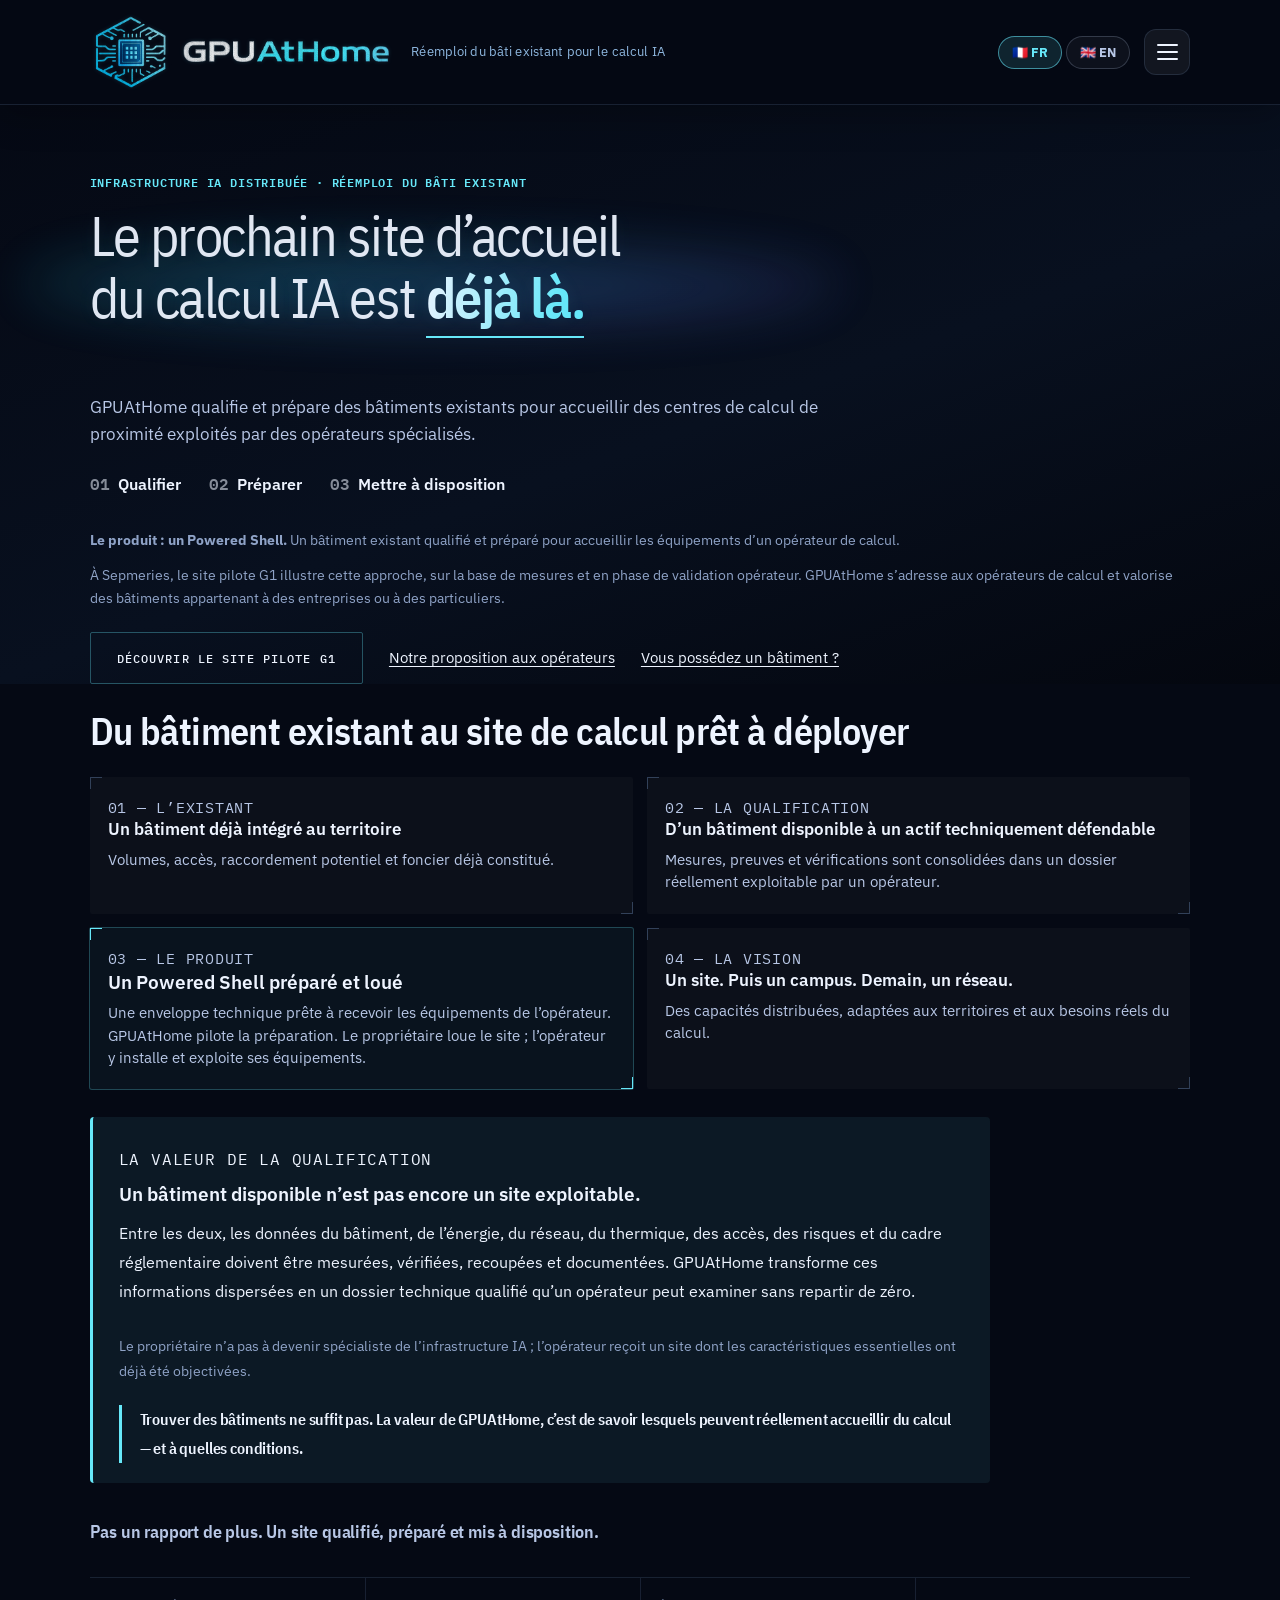
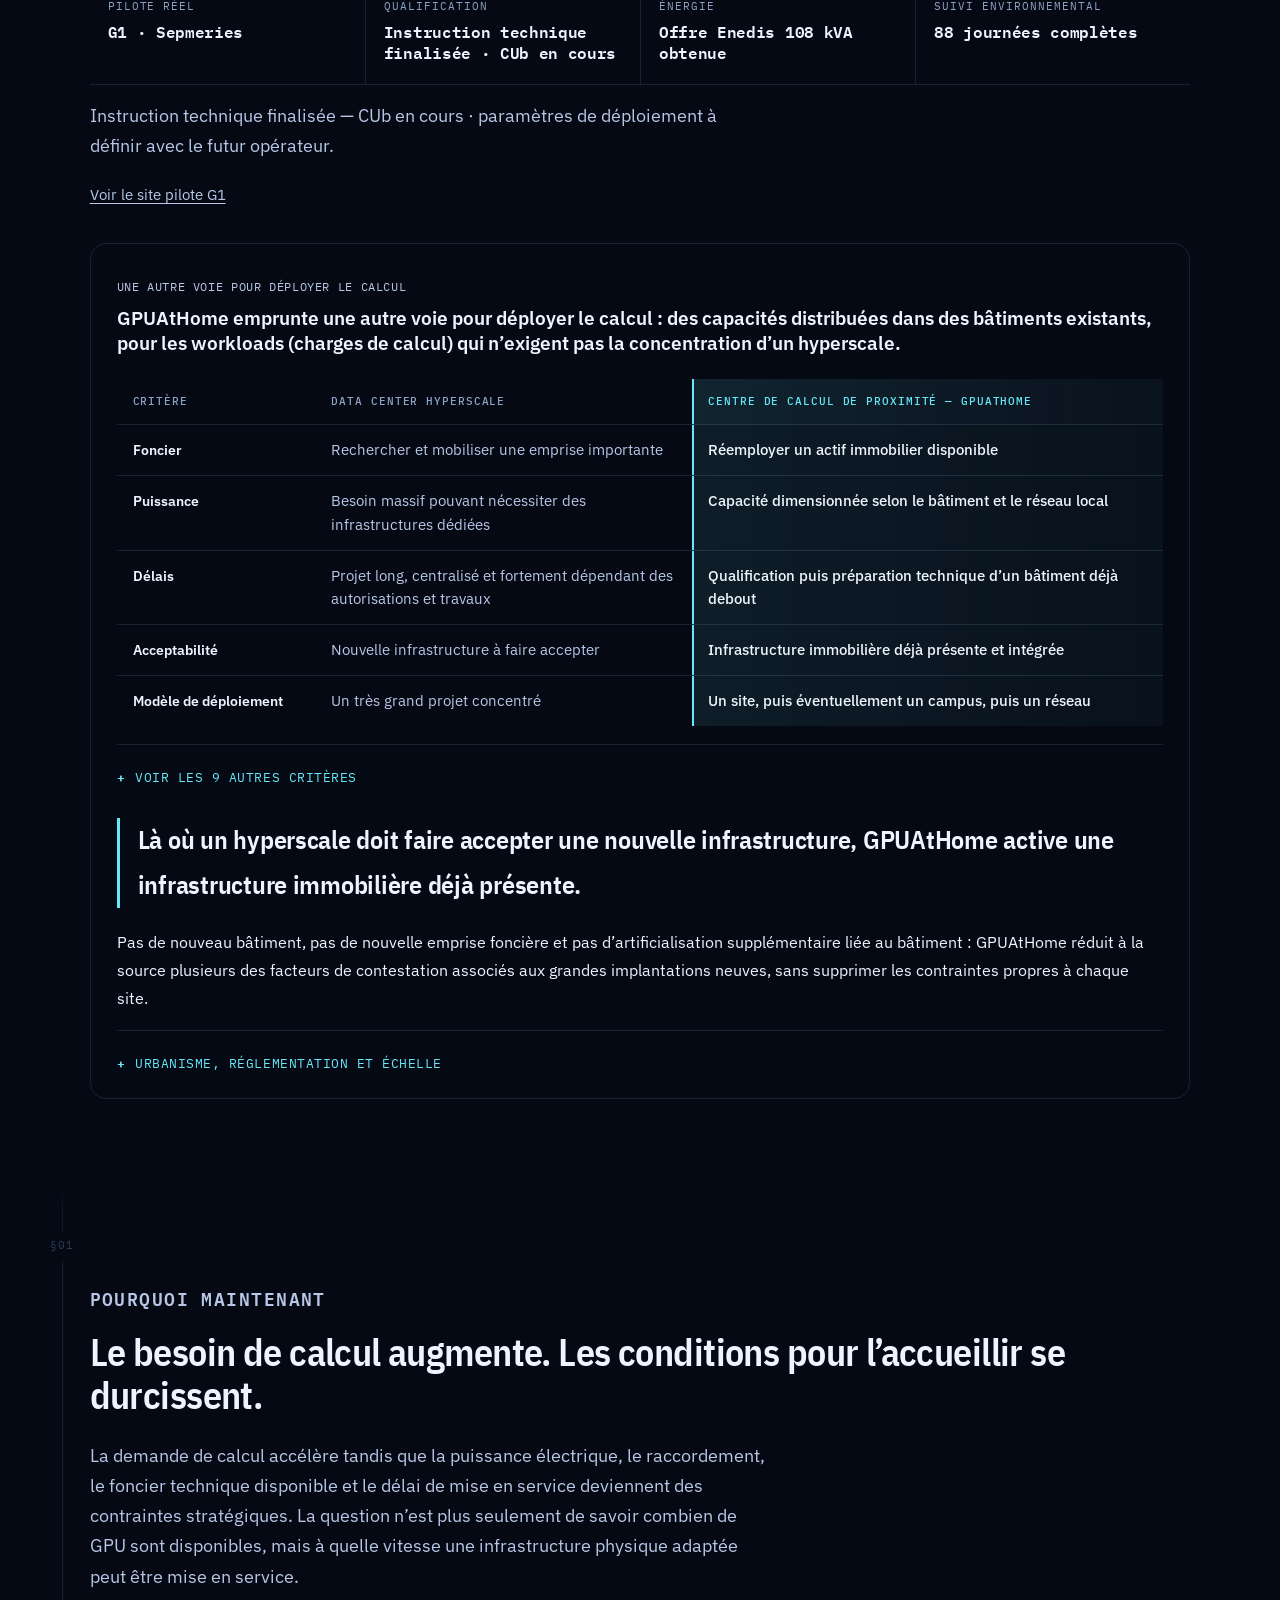
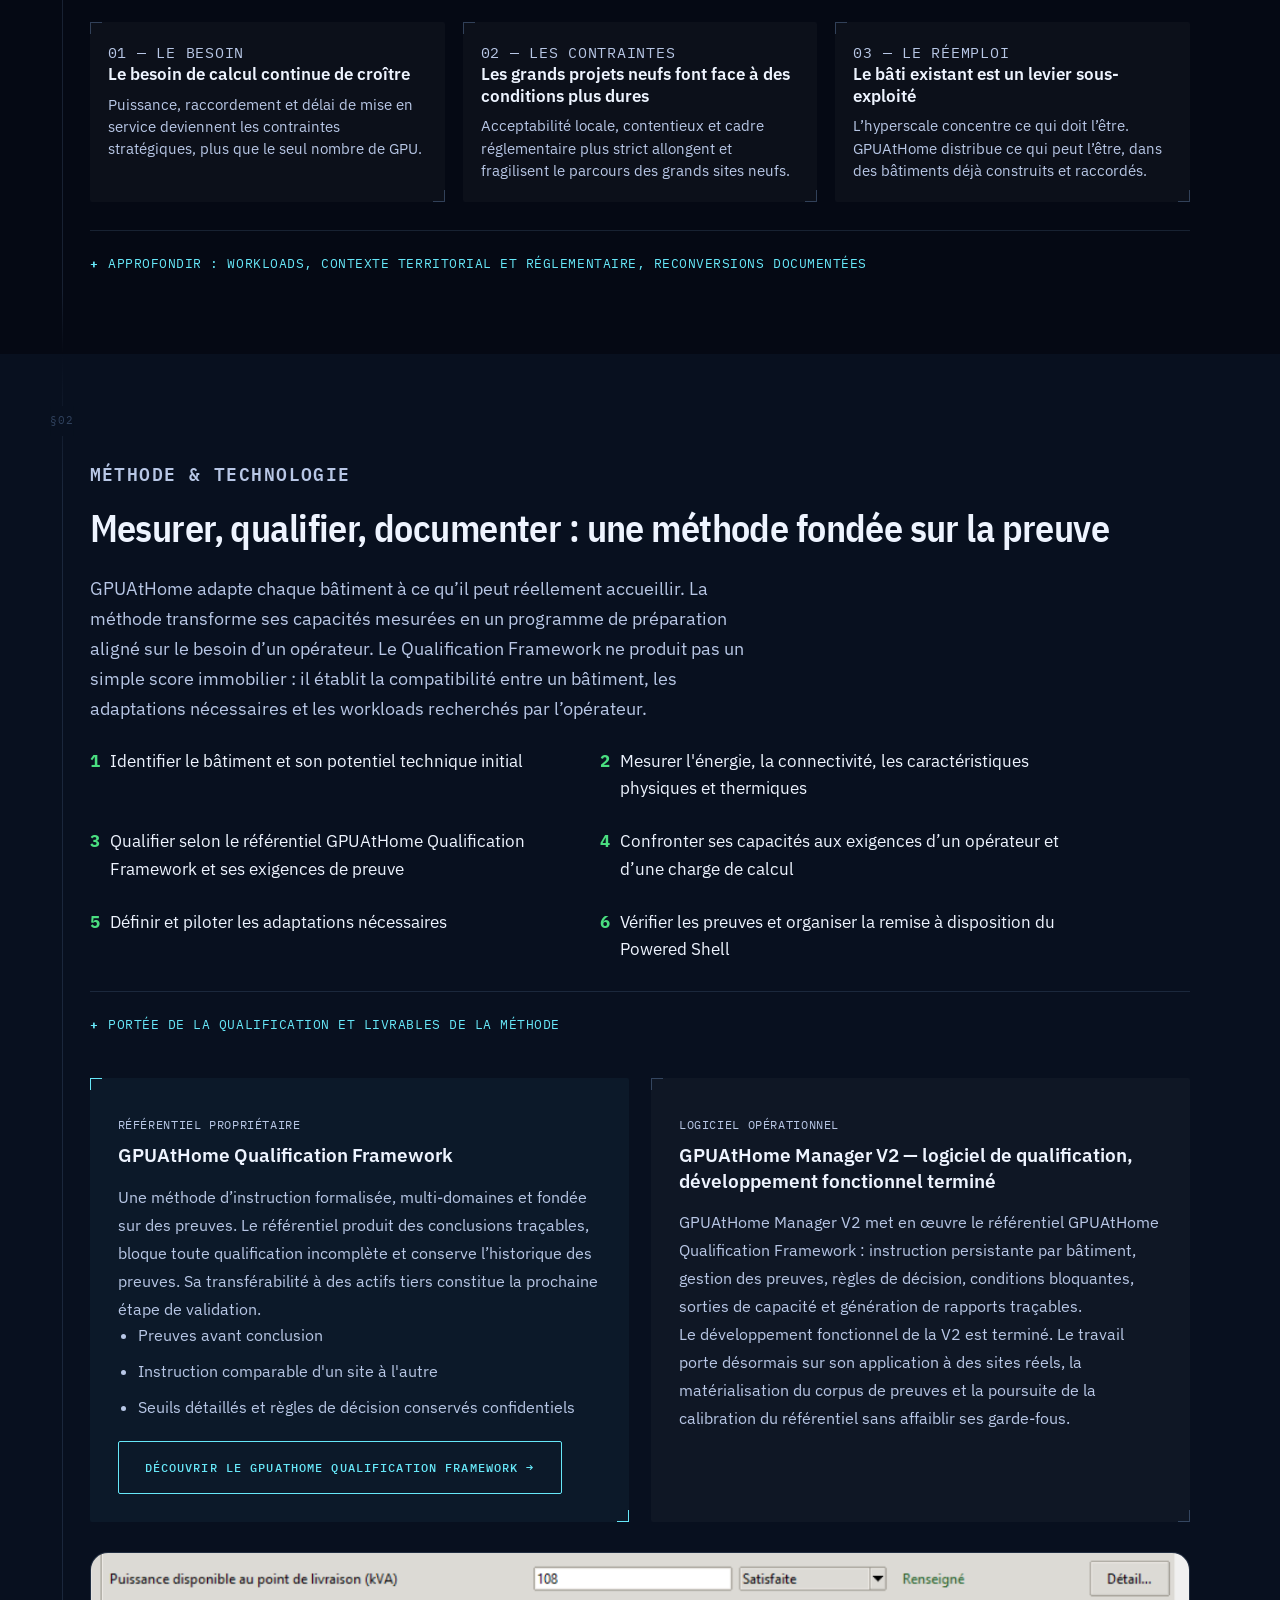
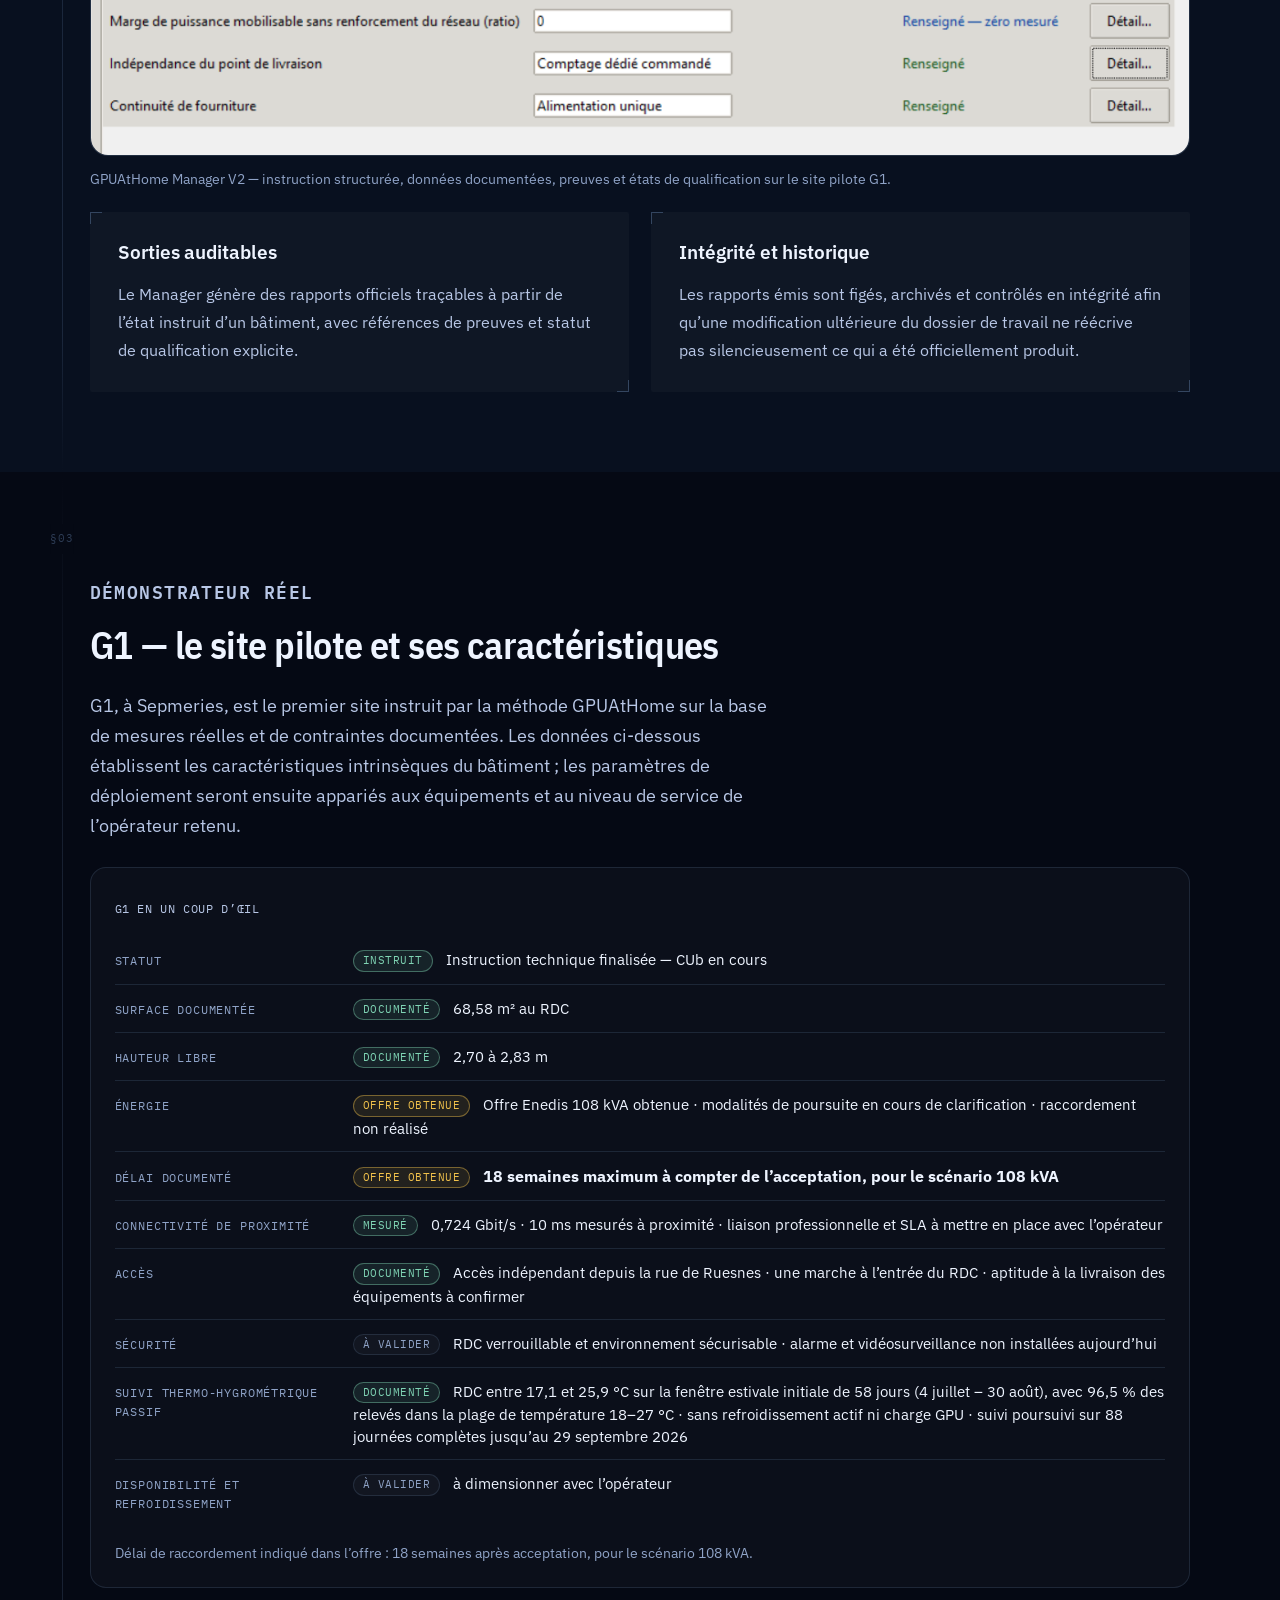
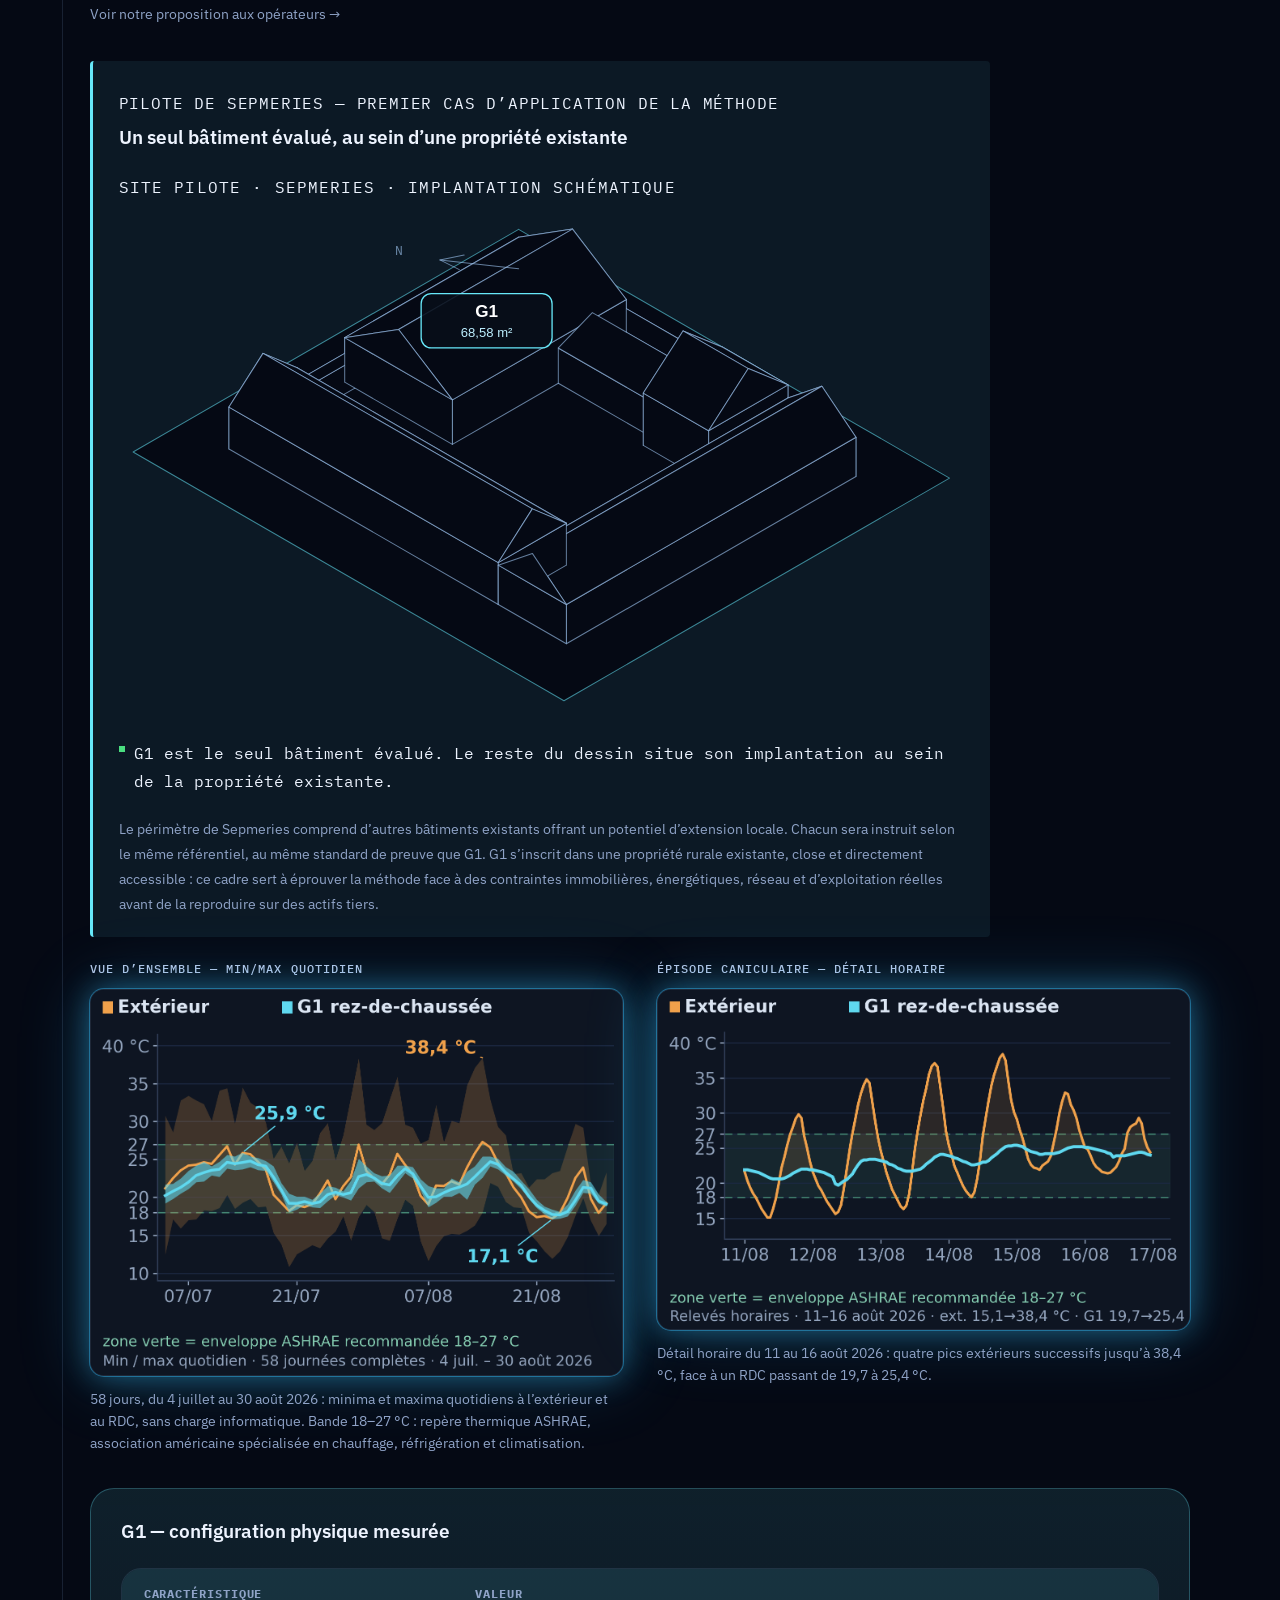
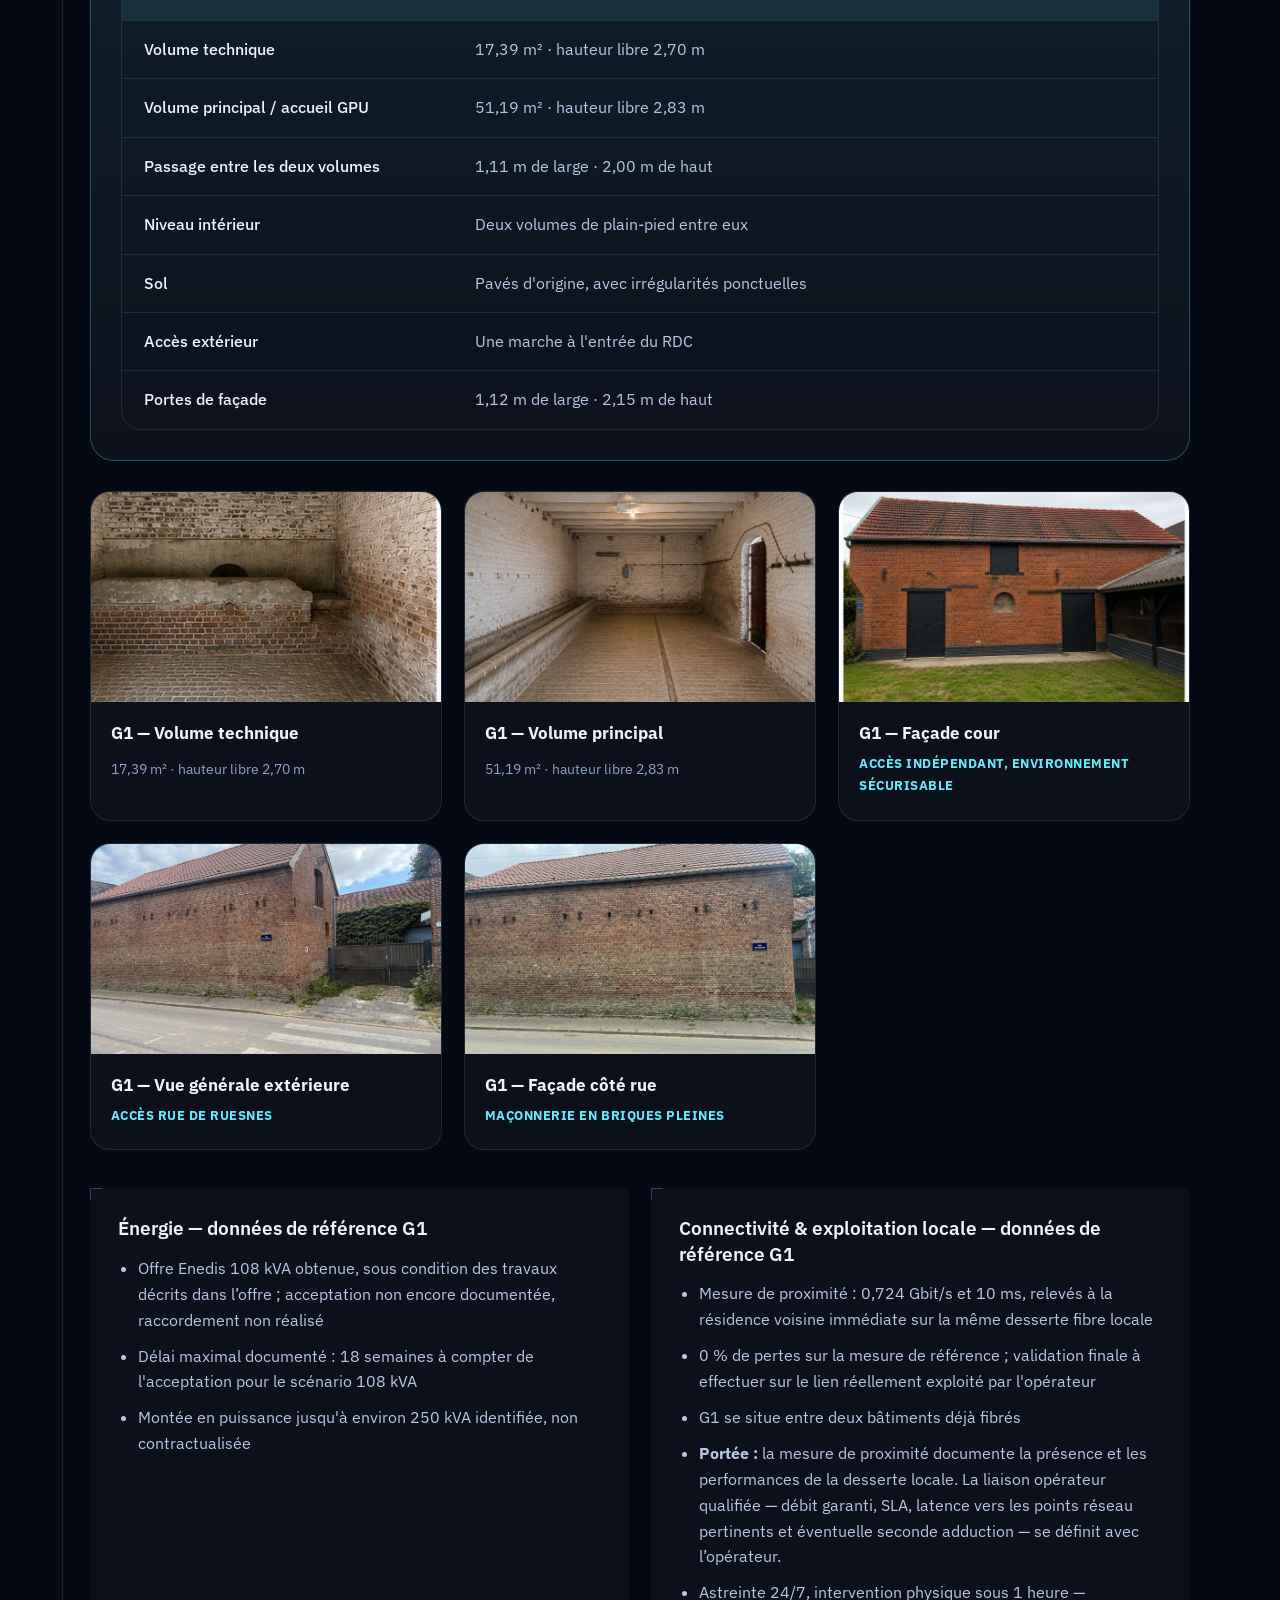
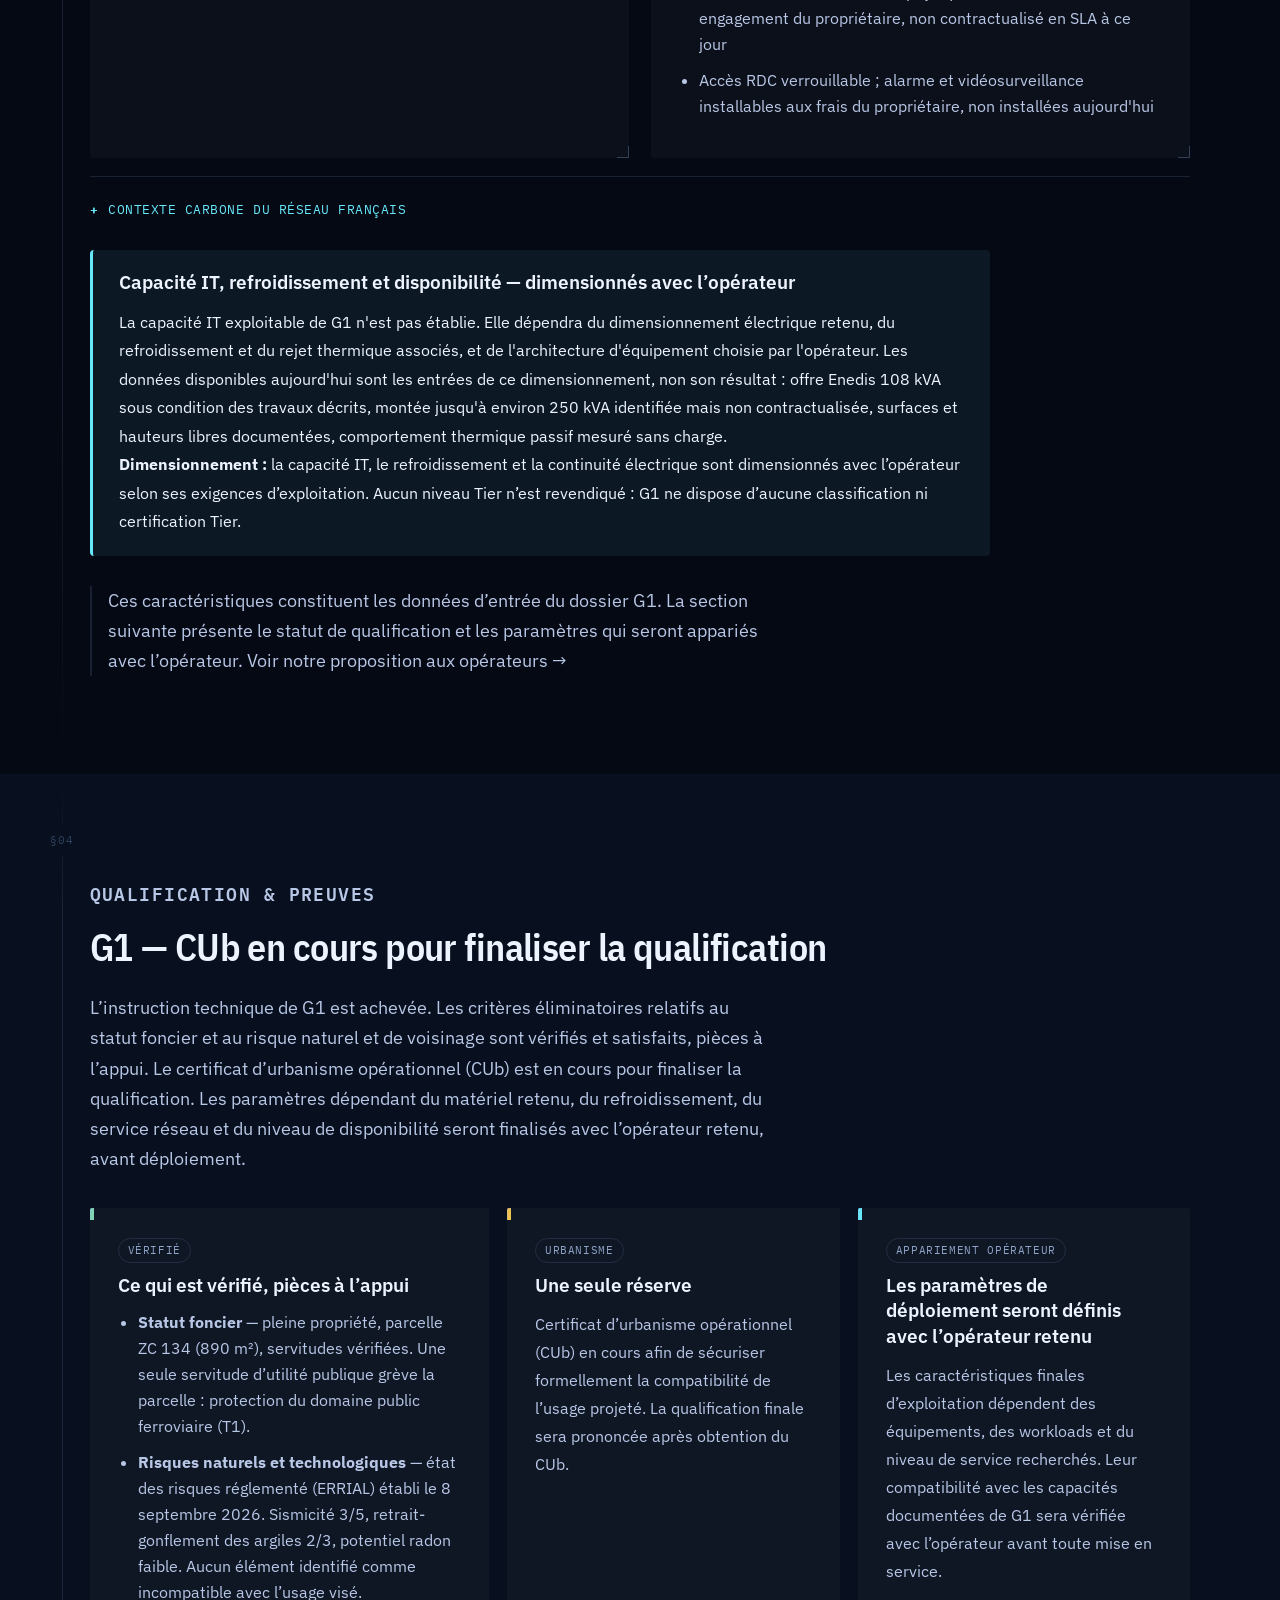
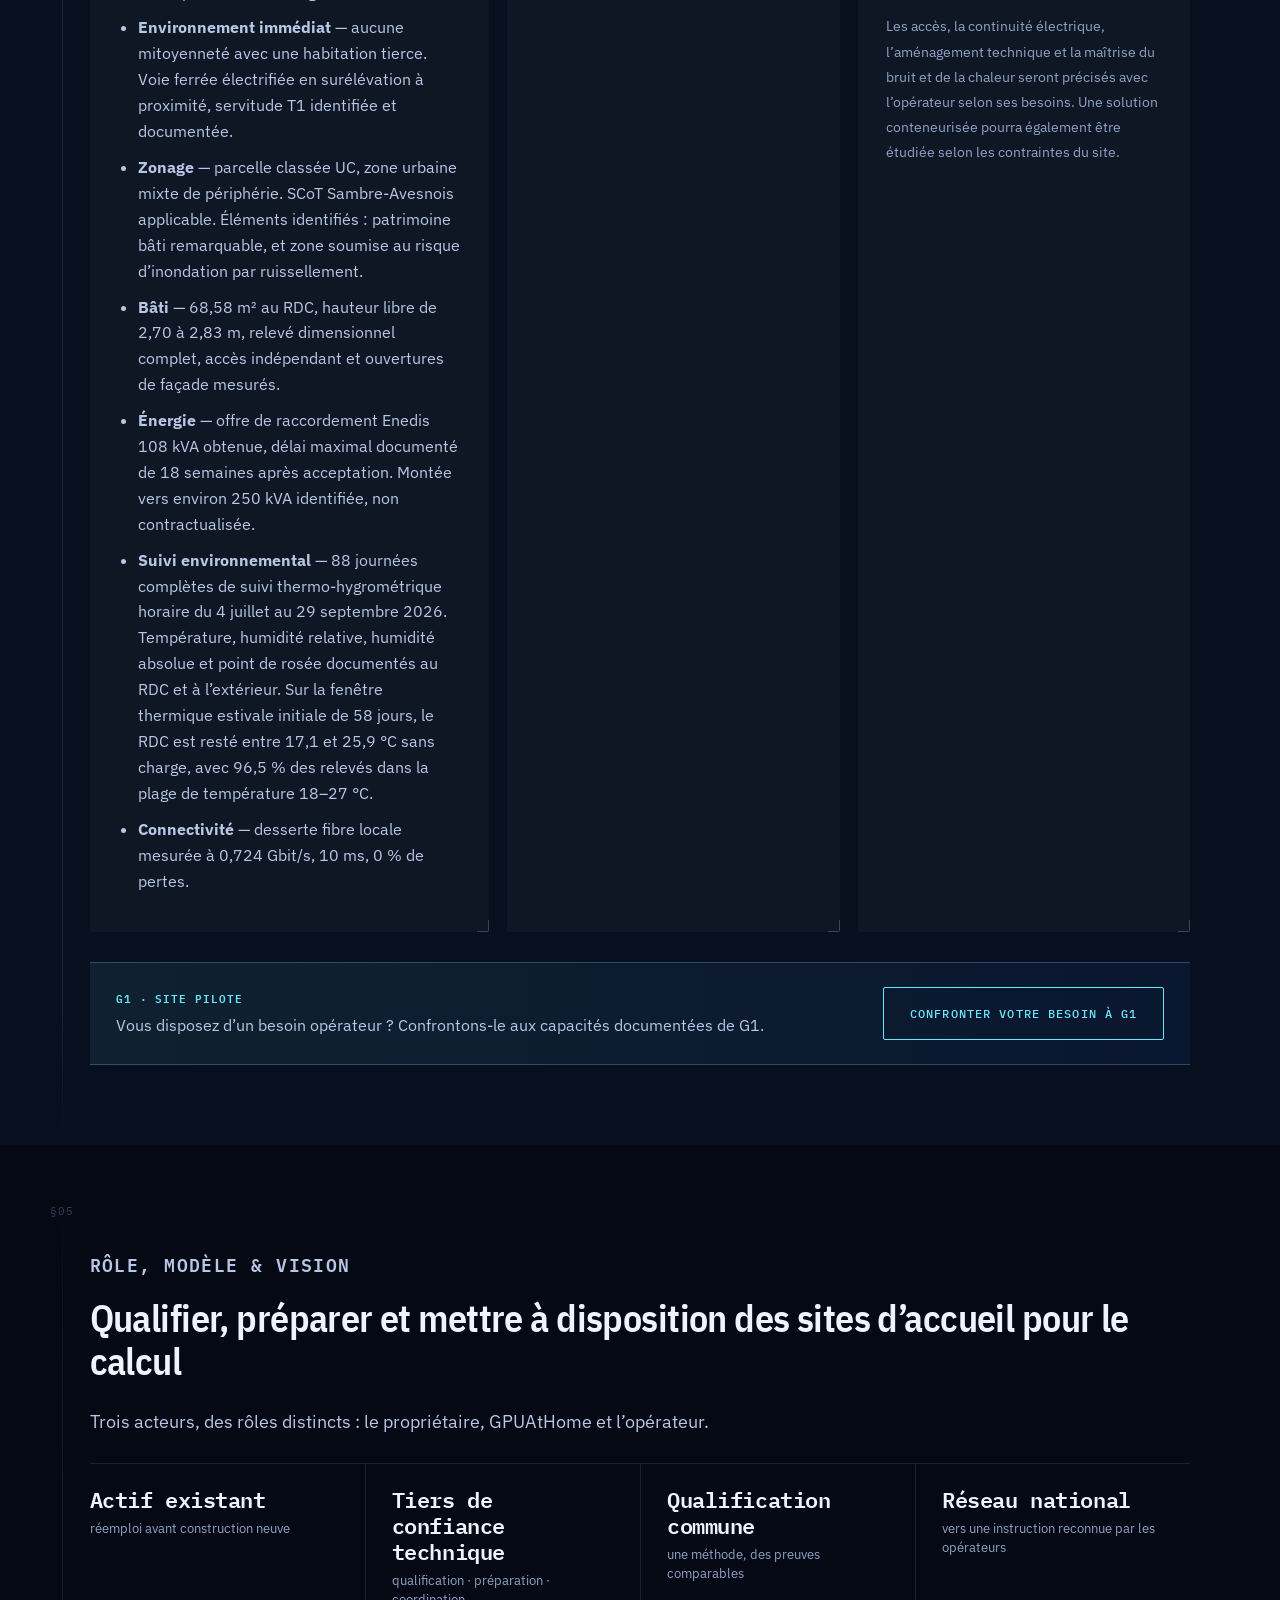
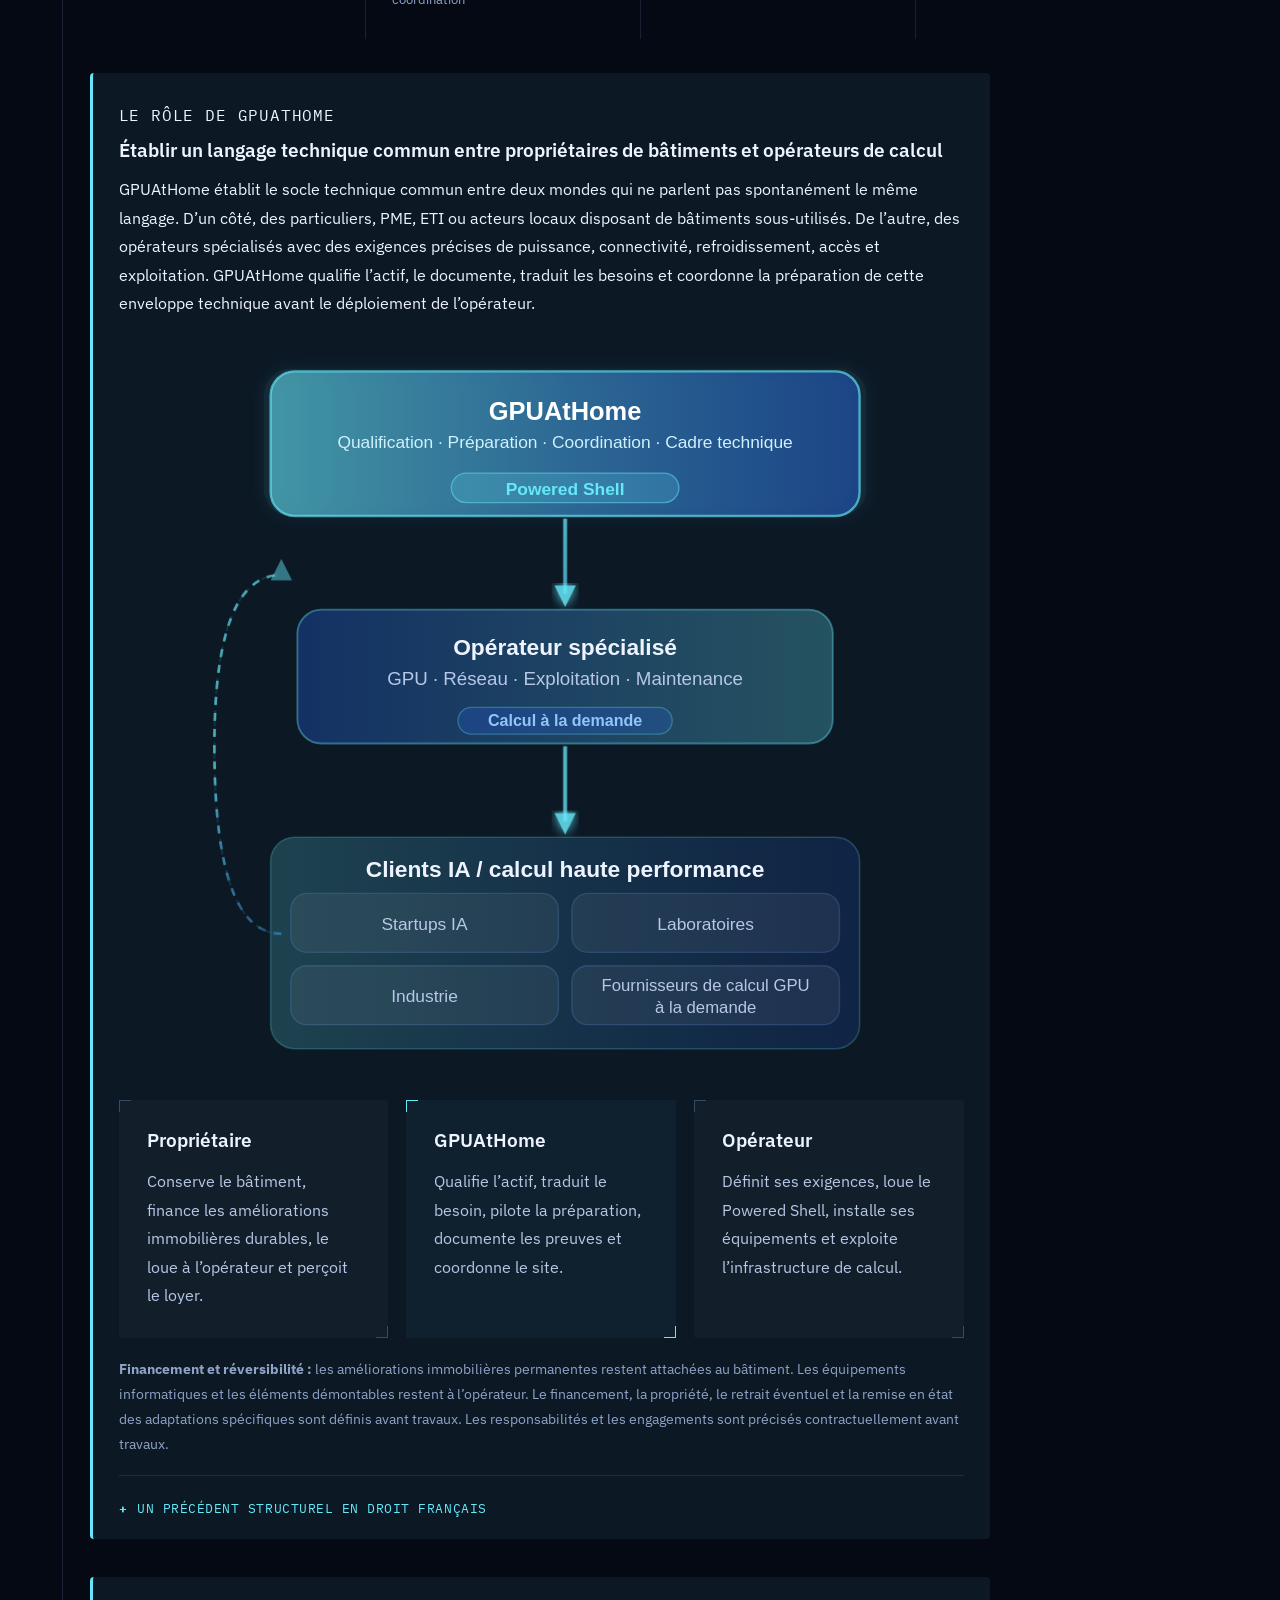
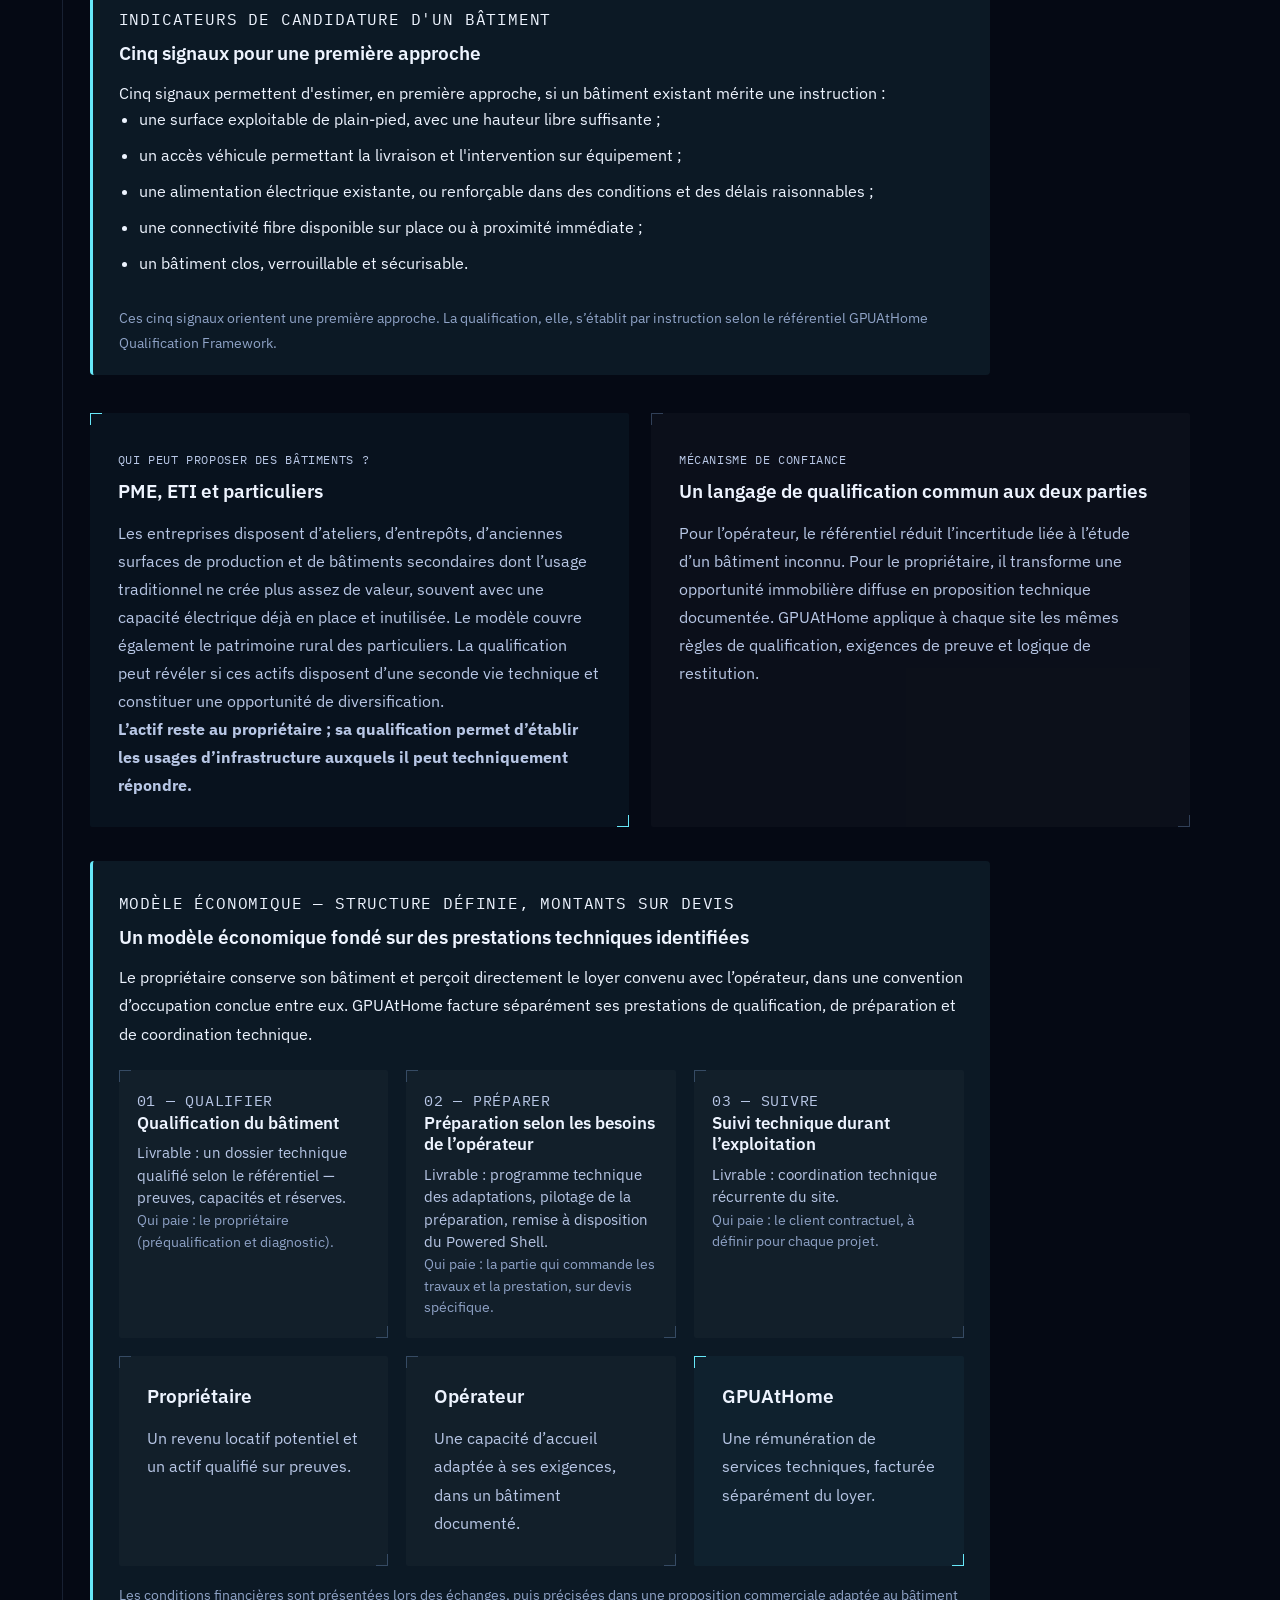
==== commit b3f18408: "Add files via upload" ====
--- a/index.html
+++ b/index.html
@@ -470,7 +470,8 @@
 <li><span style="opacity:.55;font-family:var(--font-mono,monospace);margin-right:8px;">02</span><span data-en="Prepare">Préparer</span></li>
 <li><span style="opacity:.55;font-family:var(--font-mono,monospace);margin-right:8px;">03</span><span data-en="Hand over">Mettre à disposition</span></li>
 </ol>
-<p class="small" style="margin-top:20px;" data-en="A Powered Shell is a technical envelope prepared to receive the operator’s equipment. A first real site in Sepmeries: G1, assessed on real measurements and now in operator validation. Target: compute operators; the buildings assessed may belong to companies or private owners.">Un Powered Shell est une enveloppe technique préparée pour recevoir les équipements de l’opérateur. Un premier site réel à Sepmeries : G1, caractérisé sur mesures et en phase de validation opérateur. Cible : les opérateurs de calcul ; les bâtiments qualifiés peuvent appartenir à des entreprises ou à des particuliers.</p>
+<p class="small" style="margin-top:20px;"><strong data-en="The product: a Powered Shell.">Le produit : un Powered Shell.</strong> <span data-en="An existing building assessed and prepared to host a compute operator’s equipment.">Un bâtiment existant qualifié et préparé pour accueillir les équipements d’un opérateur de calcul.</span></p>
+<p class="small" style="margin-top:12px;" data-en="In Sepmeries, the G1 pilot site illustrates this approach, backed by measurements and currently undergoing operator validation. GPUAtHome serves compute operators and helps unlock the potential of buildings owned by companies or private owners.">À Sepmeries, le site pilote G1 illustre cette approche, sur la base de mesures et en phase de validation opérateur. GPUAtHome s’adresse aux opérateurs de calcul et valorise des bâtiments appartenant à des entreprises ou à des particuliers.</p>
 <p class="hero-primary-action" style="margin-top:22px;">
 <a class="btn secondary" data-en="Discover the G1 pilot site" href="#g1">Découvrir le site pilote G1</a>
 <a class="hero-secondary-link" data-en="What we offer operators" href="#operateur" style="margin-left:22px;">Notre proposition aux opérateurs</a>
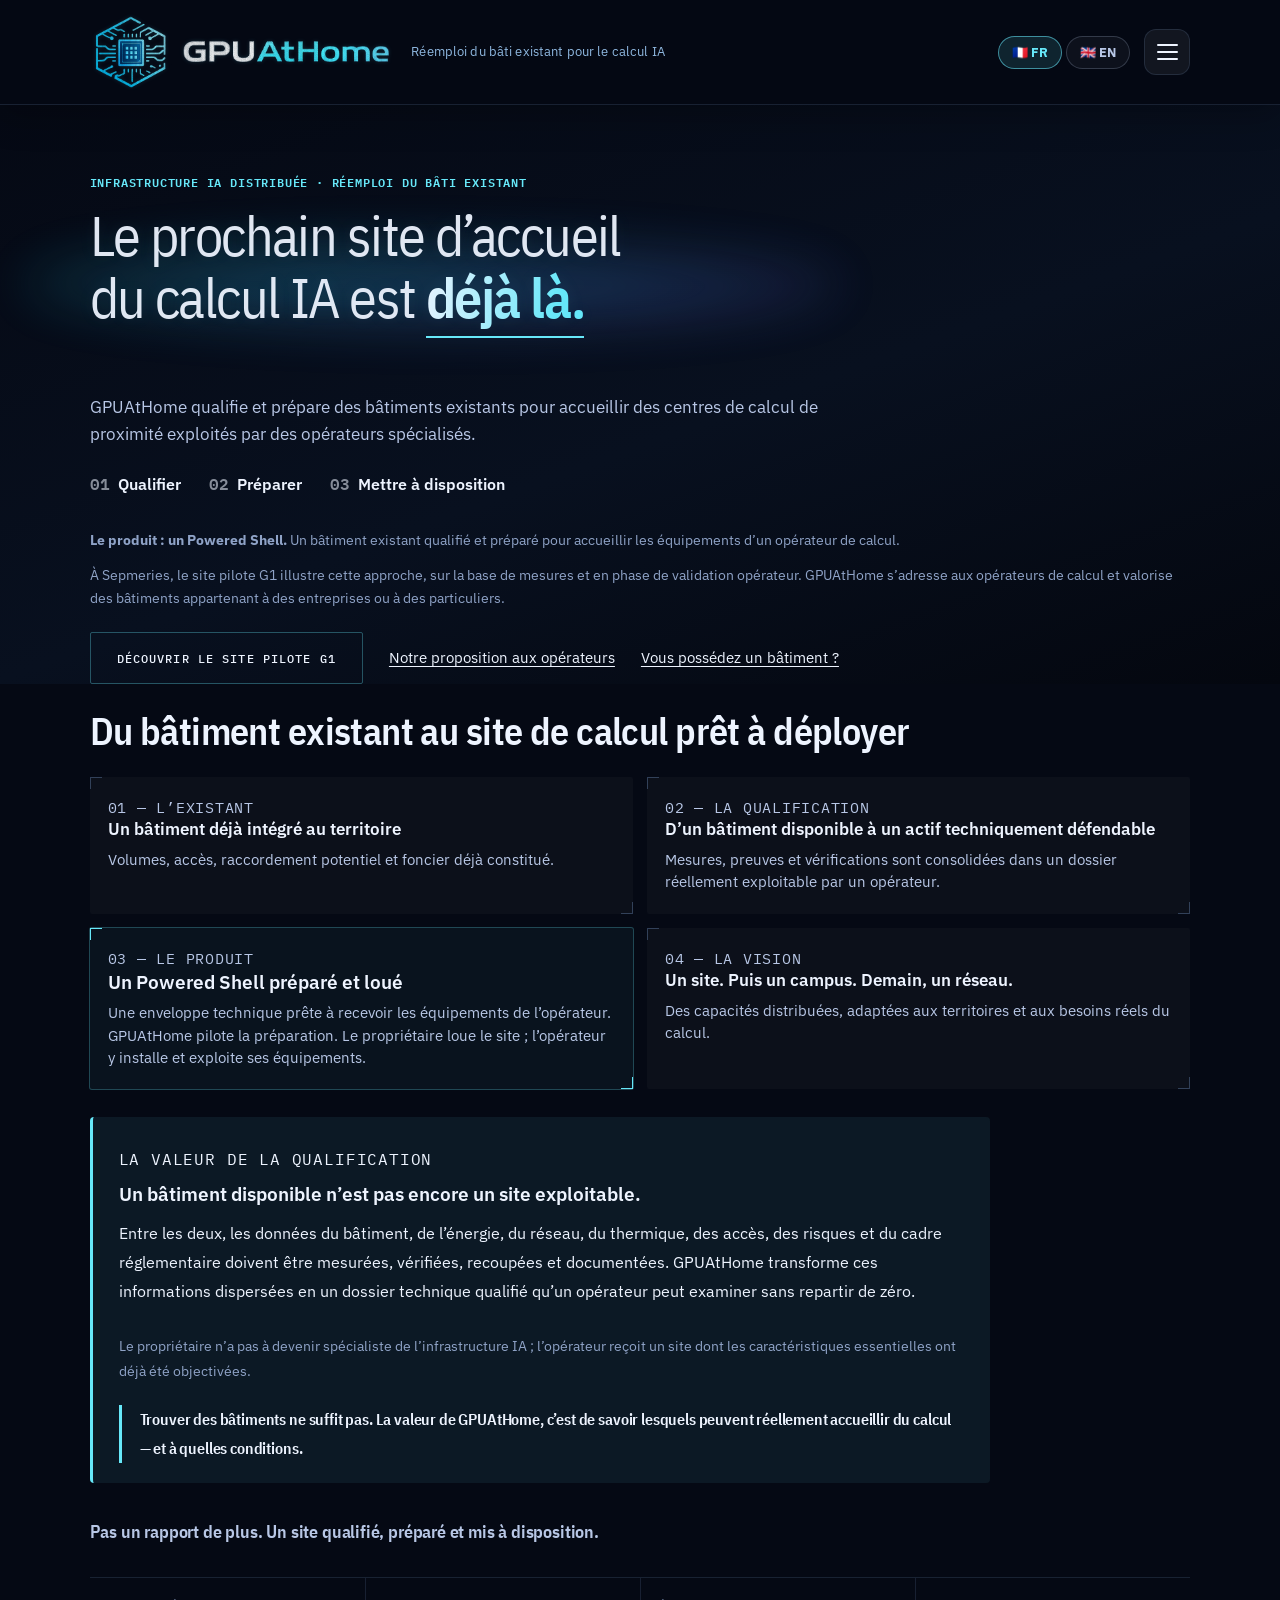
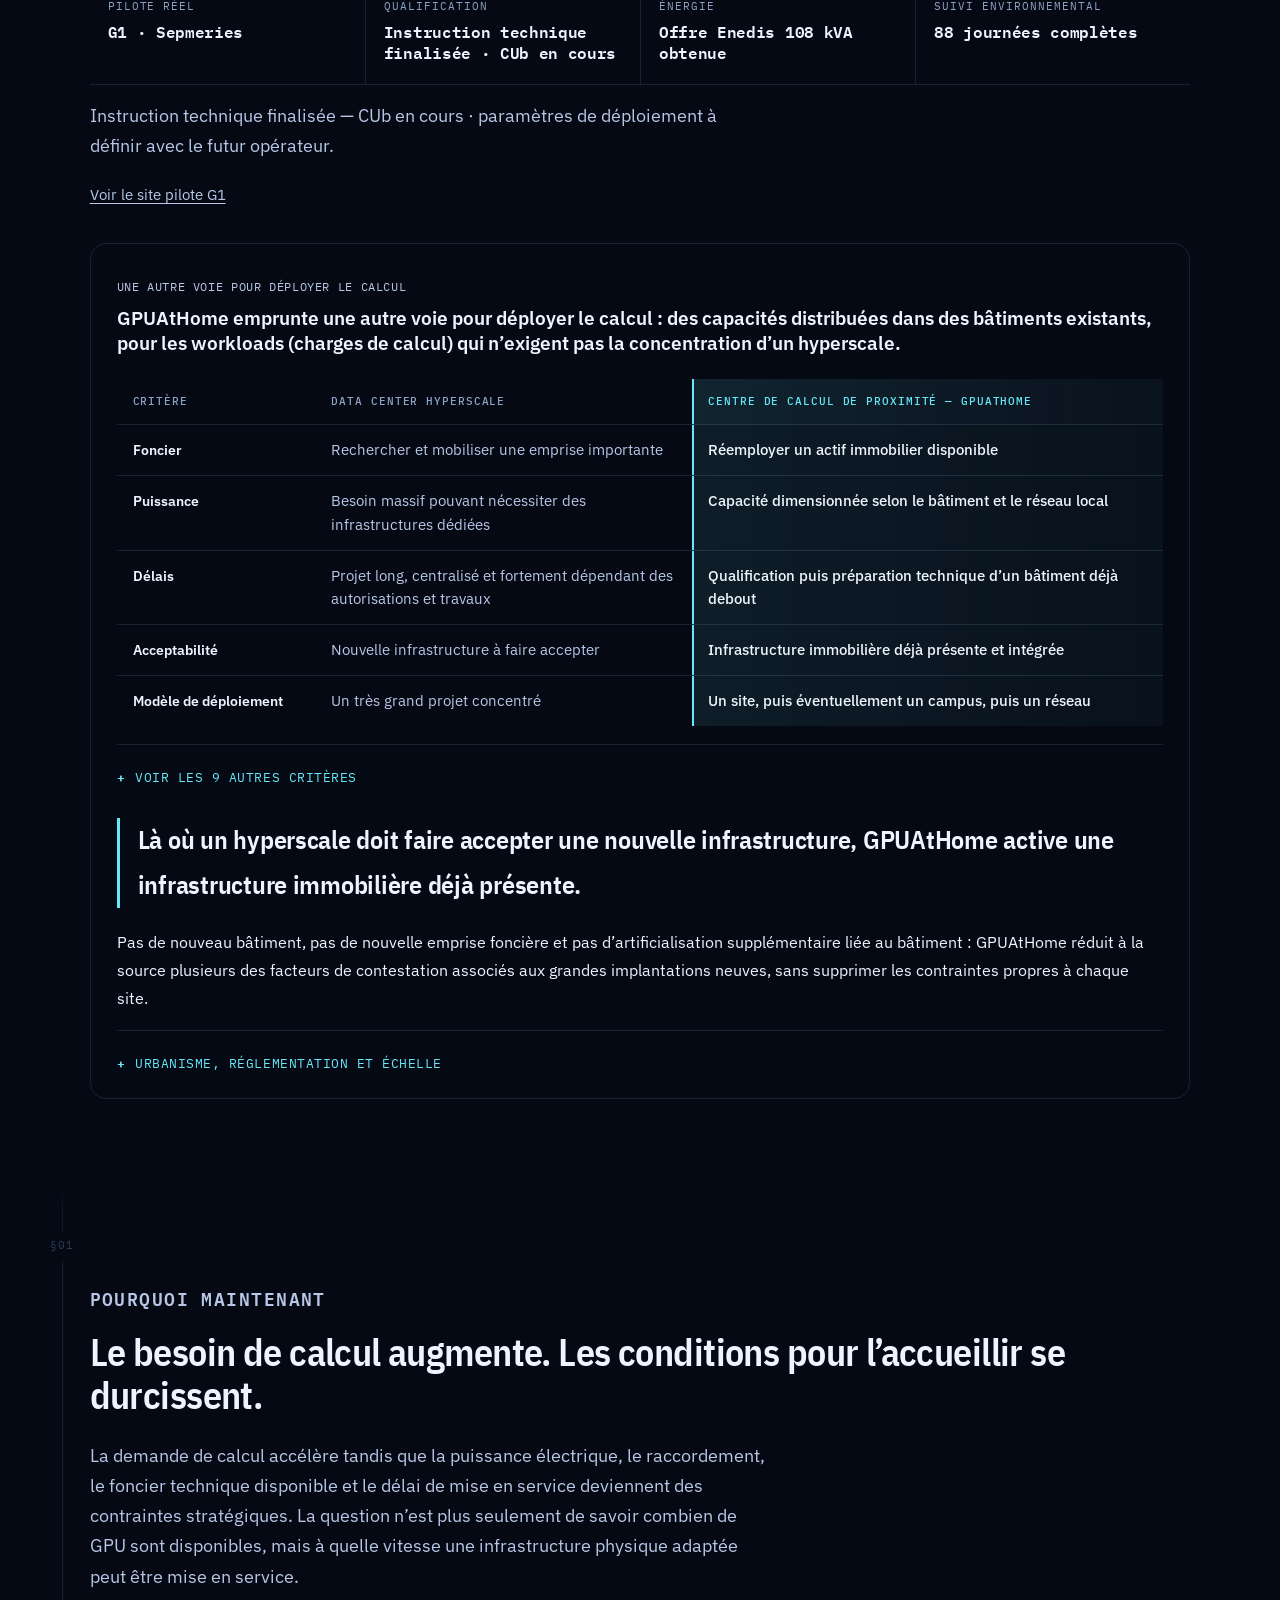
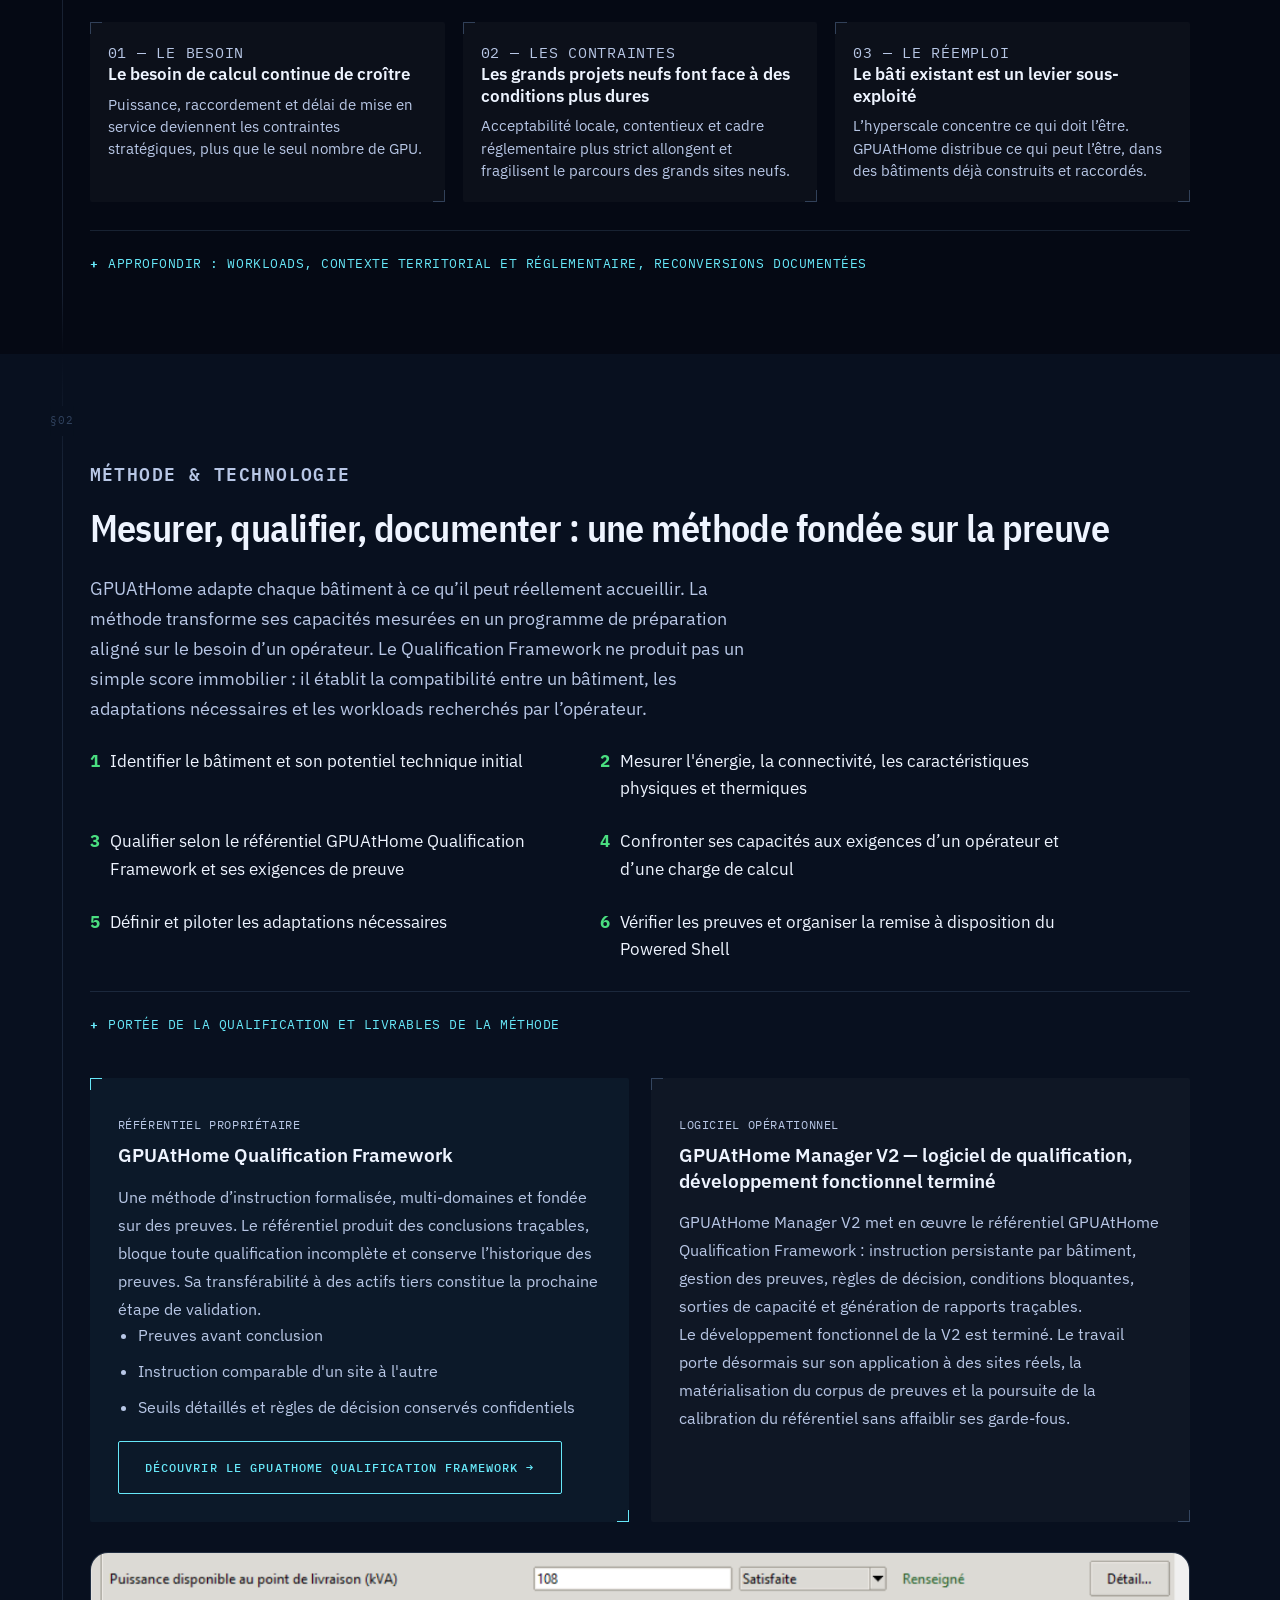
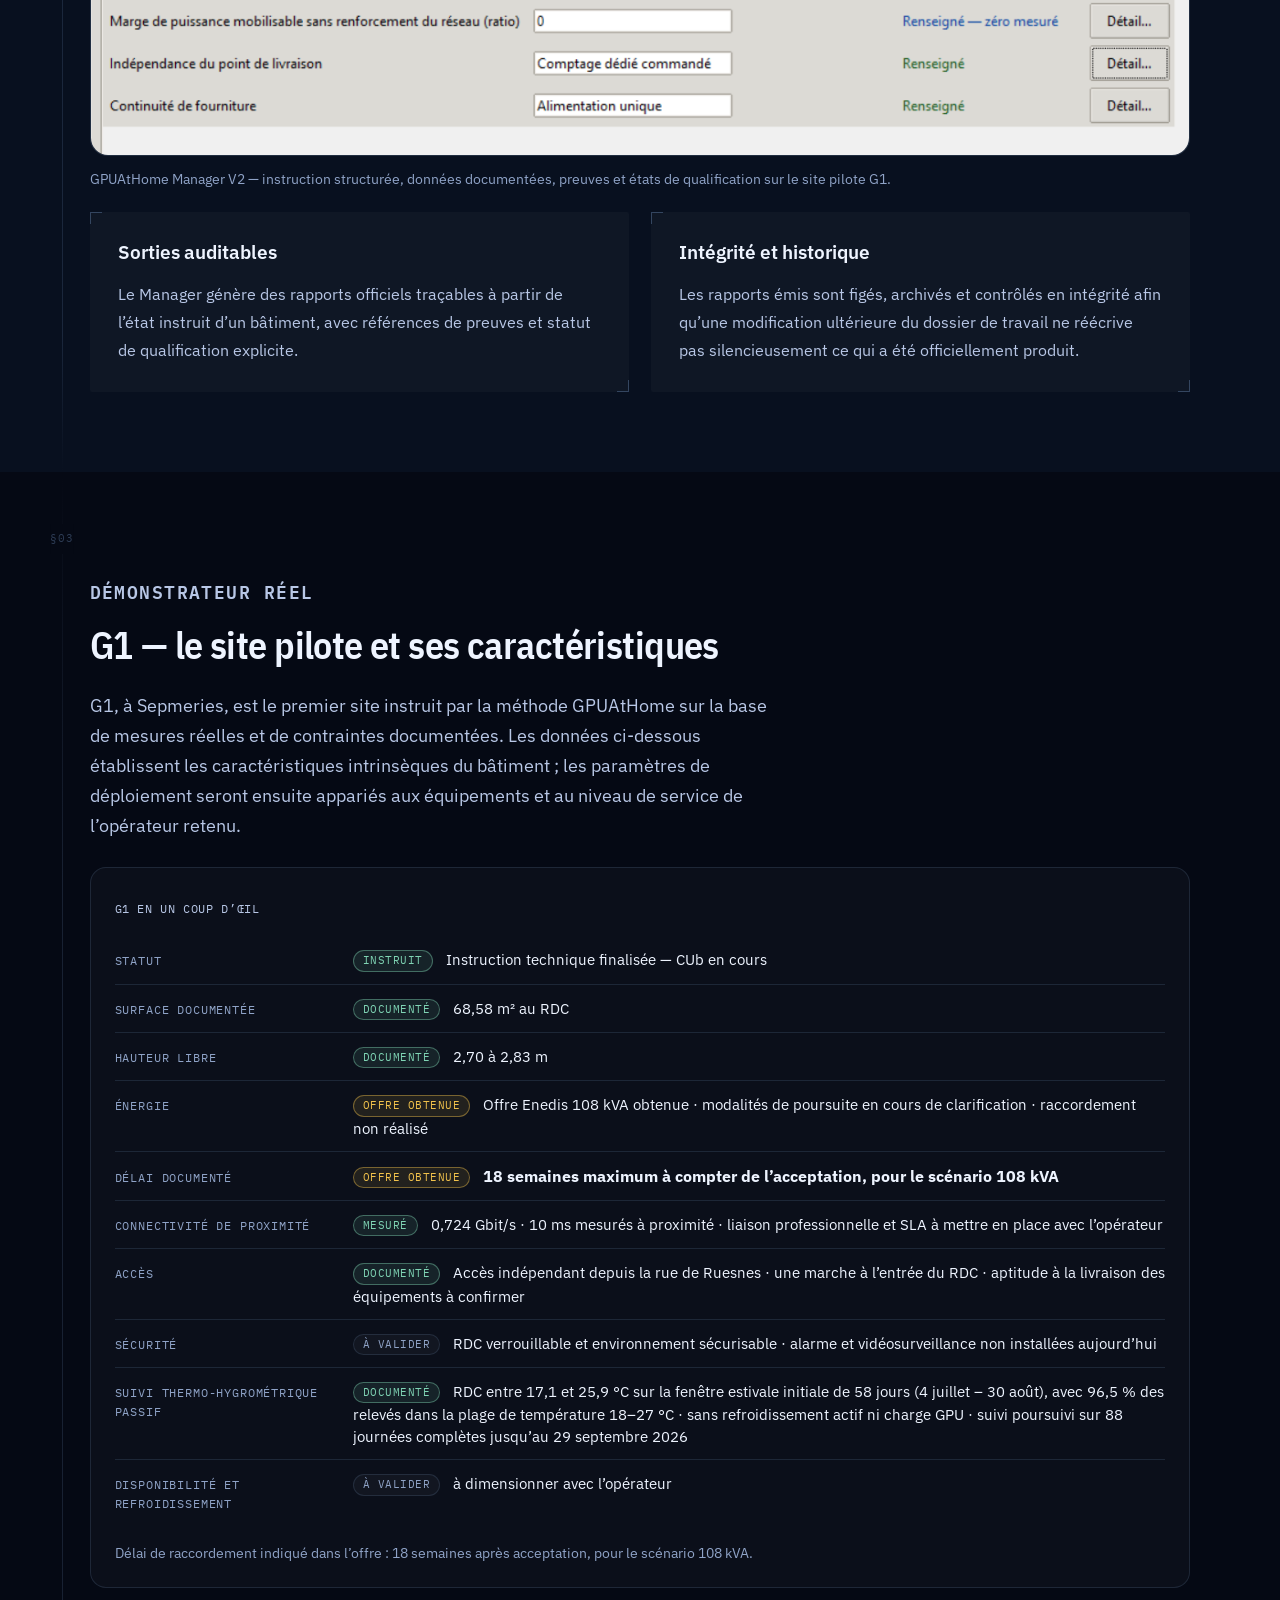
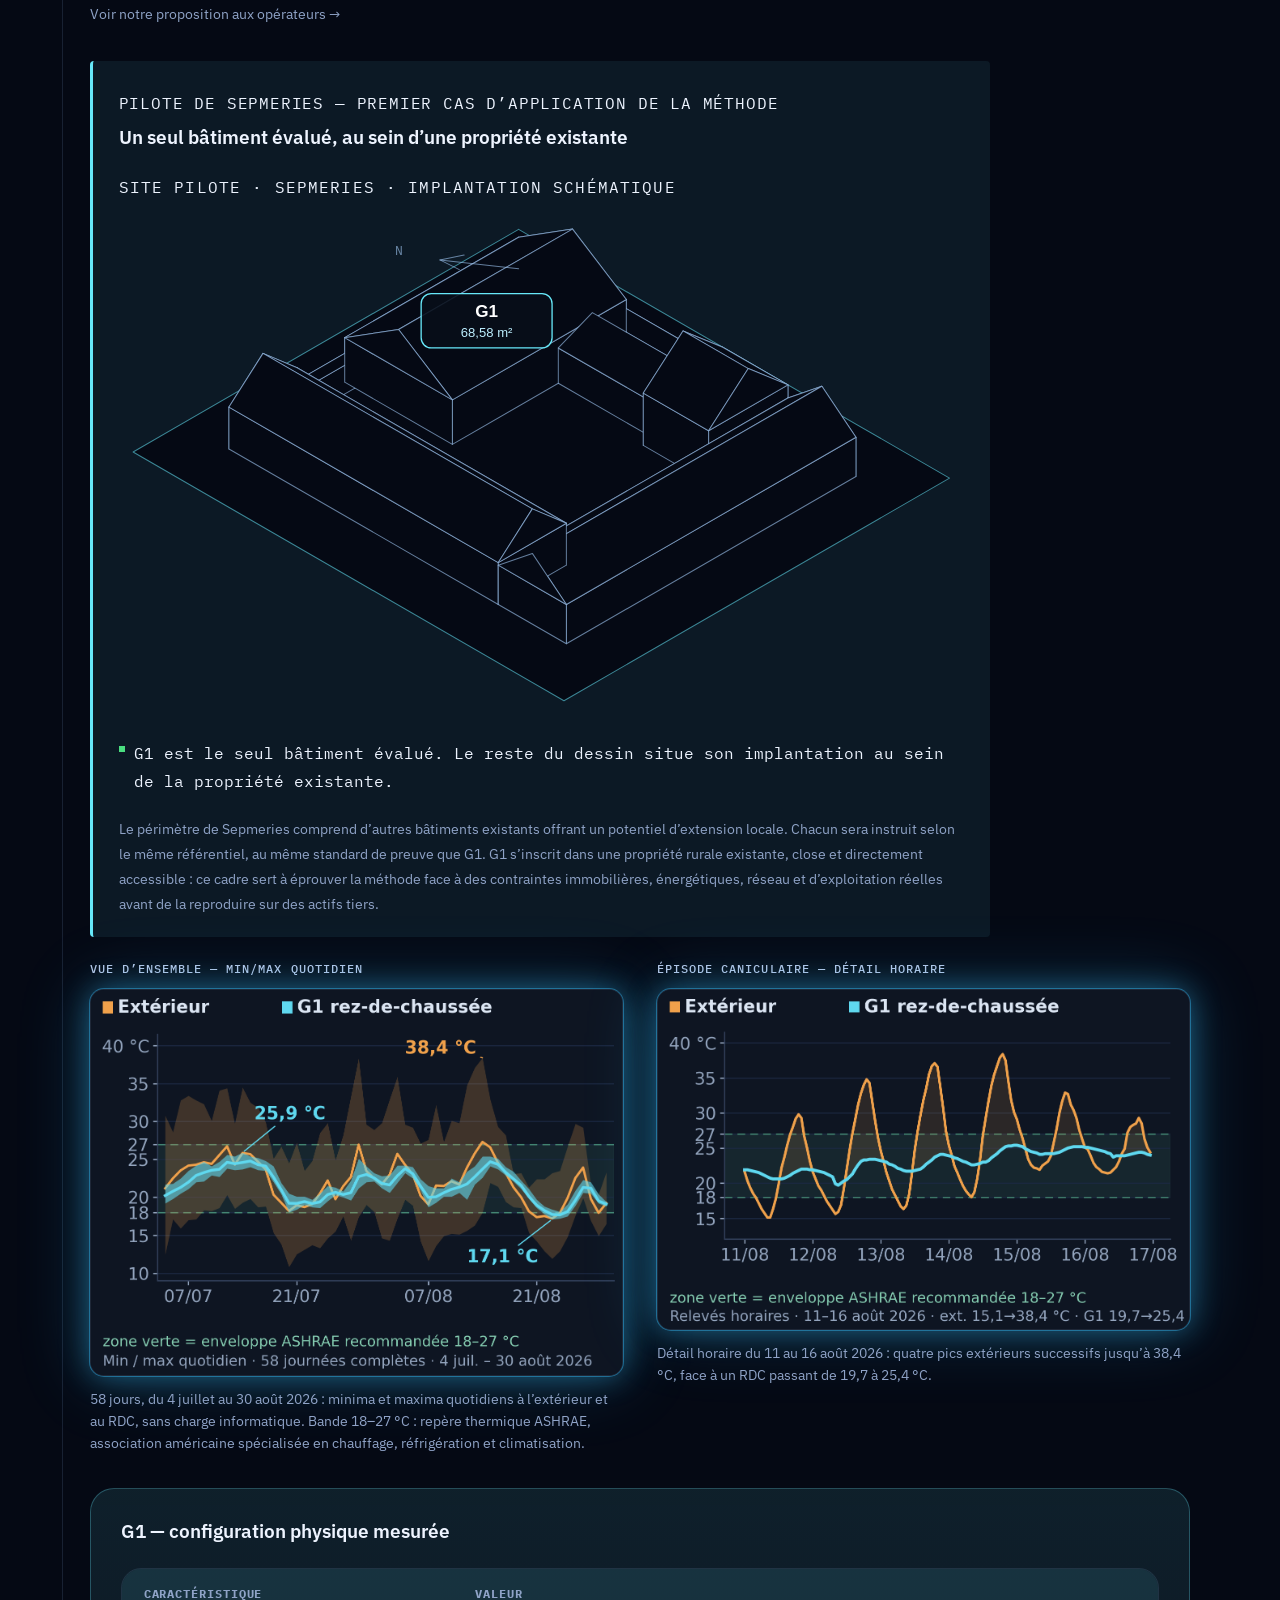
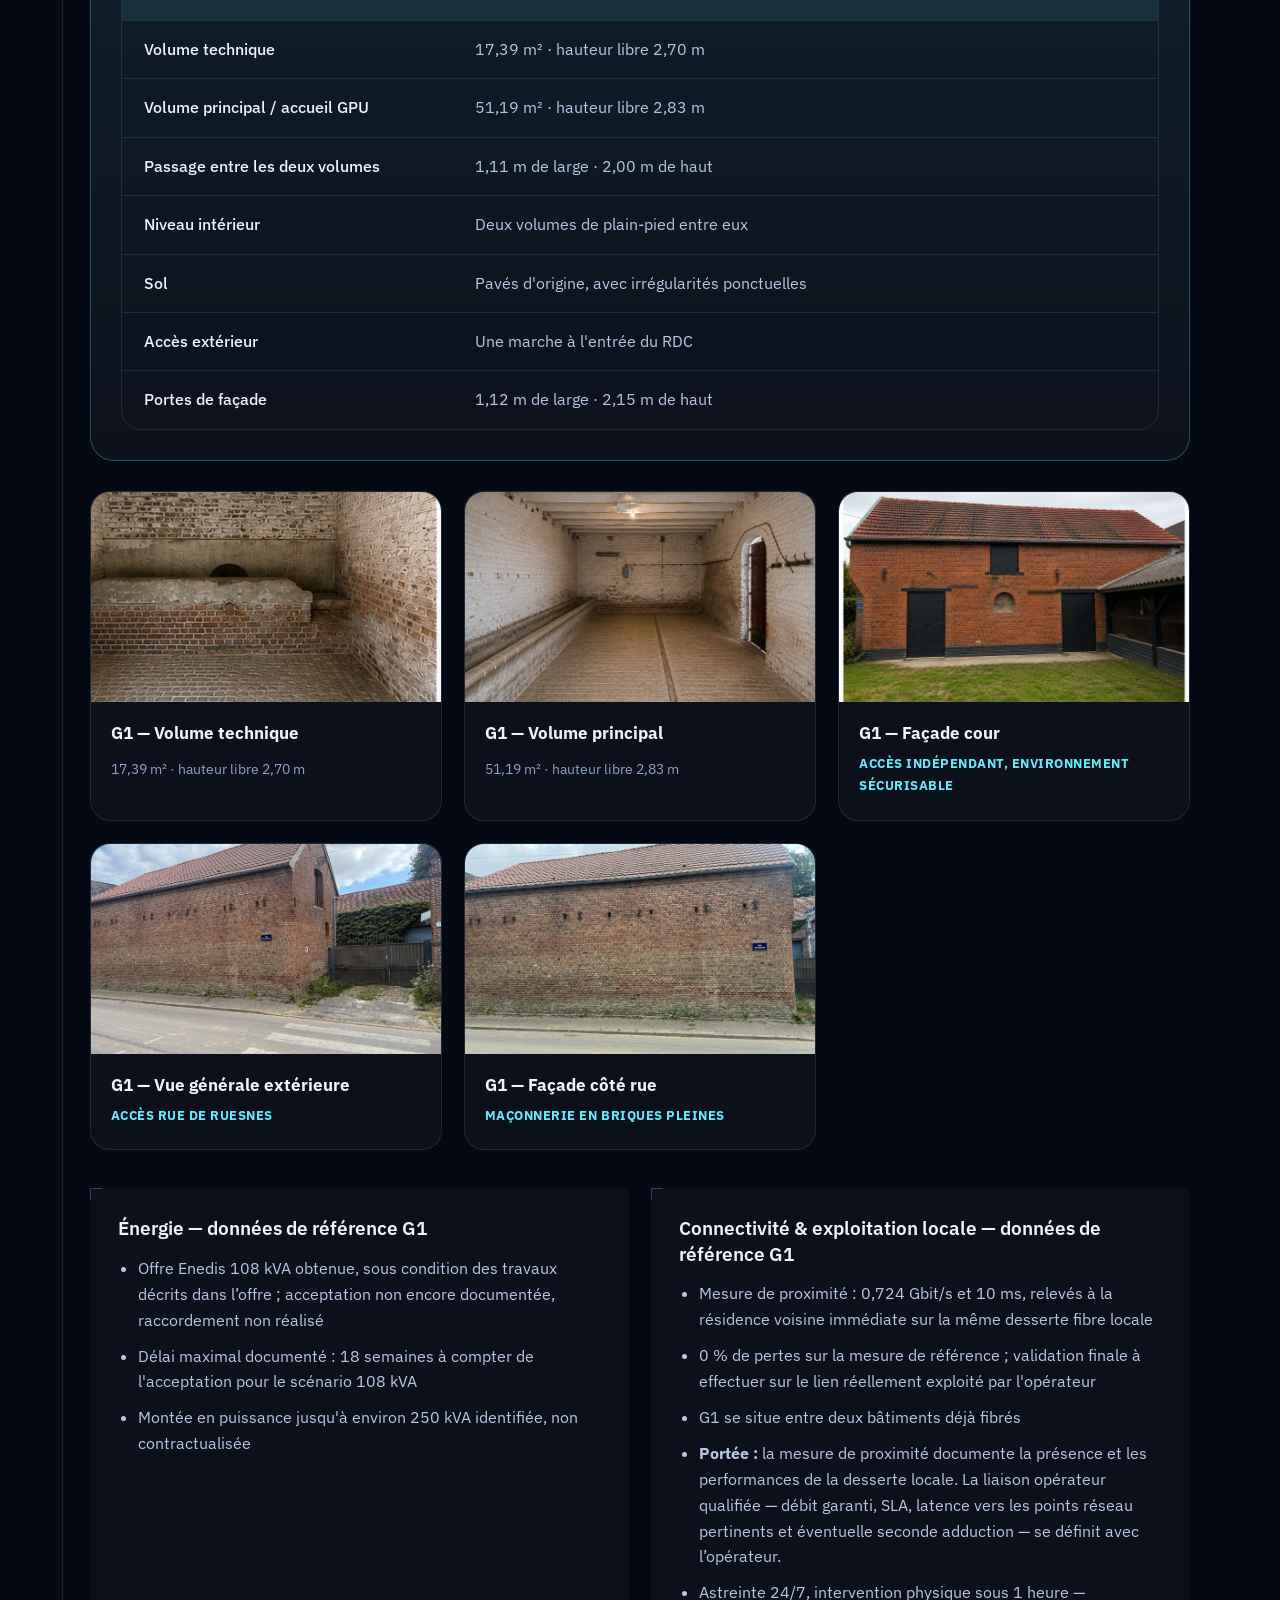
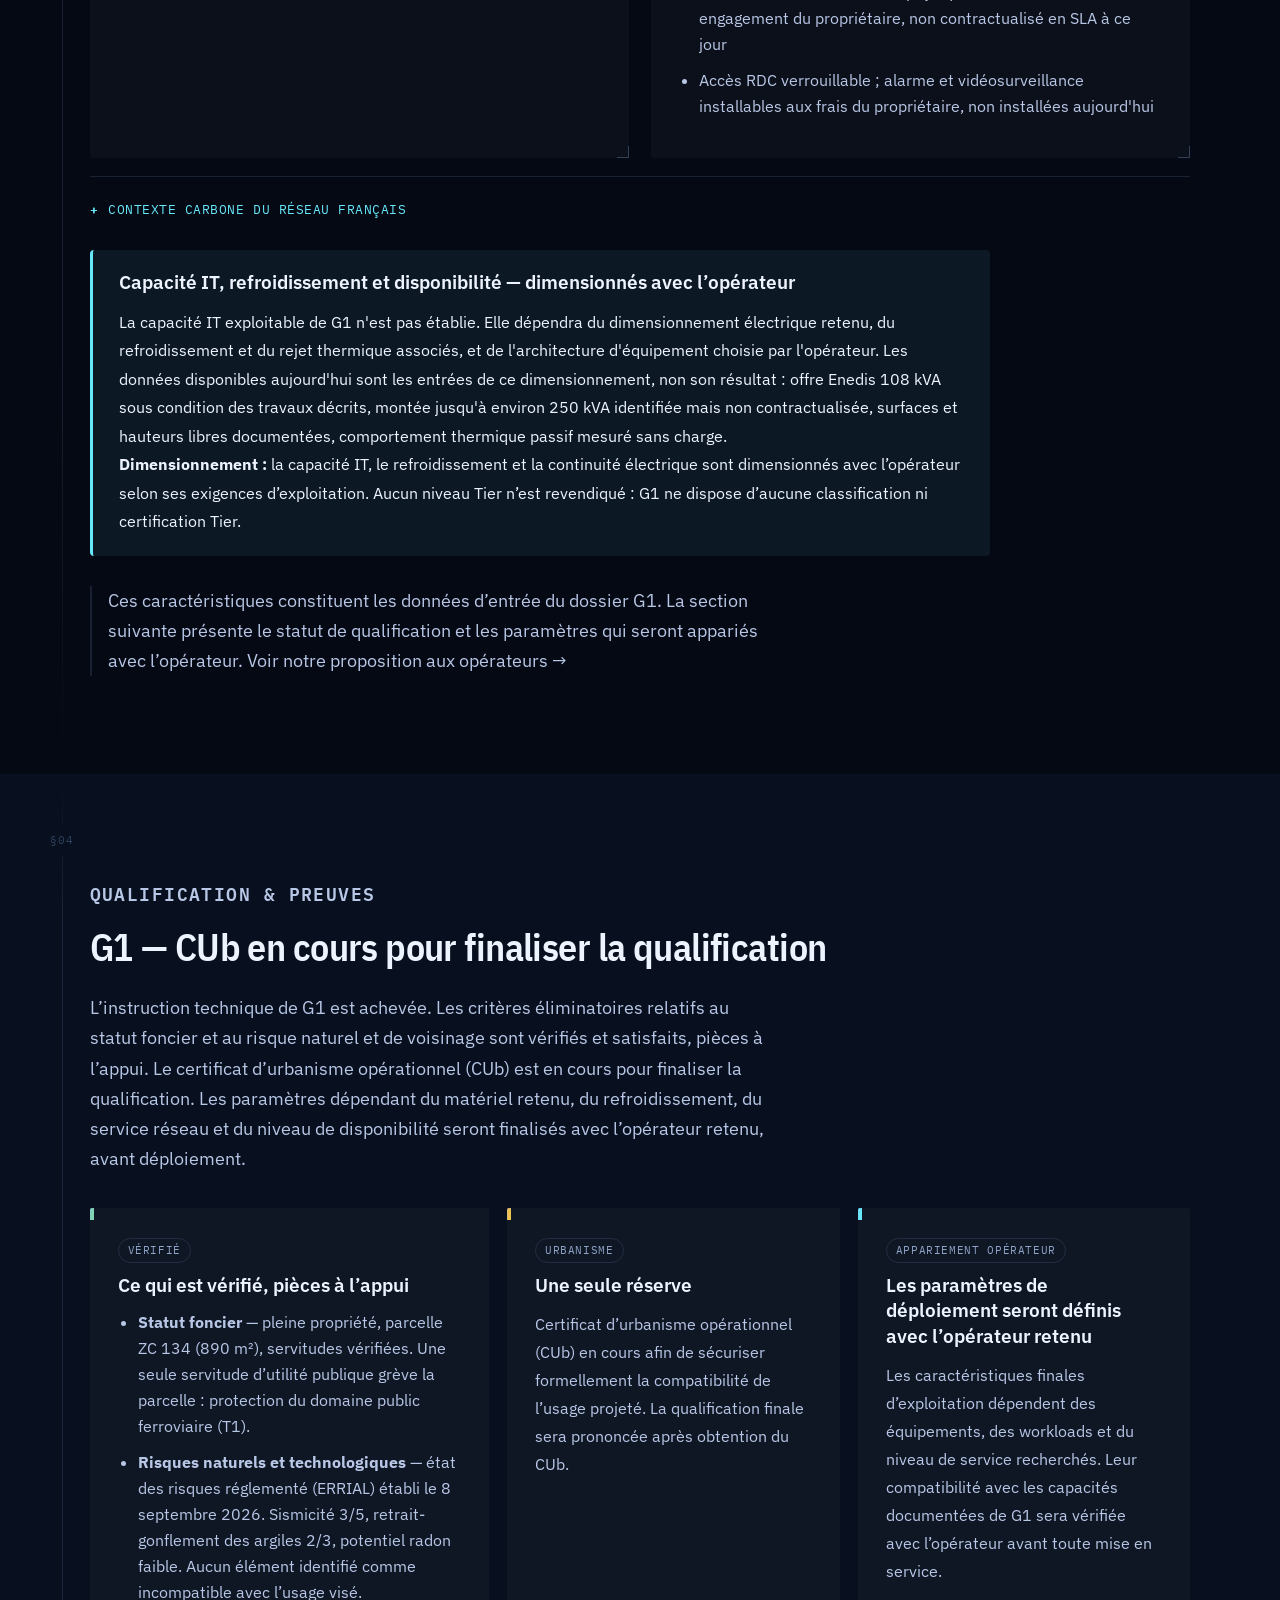
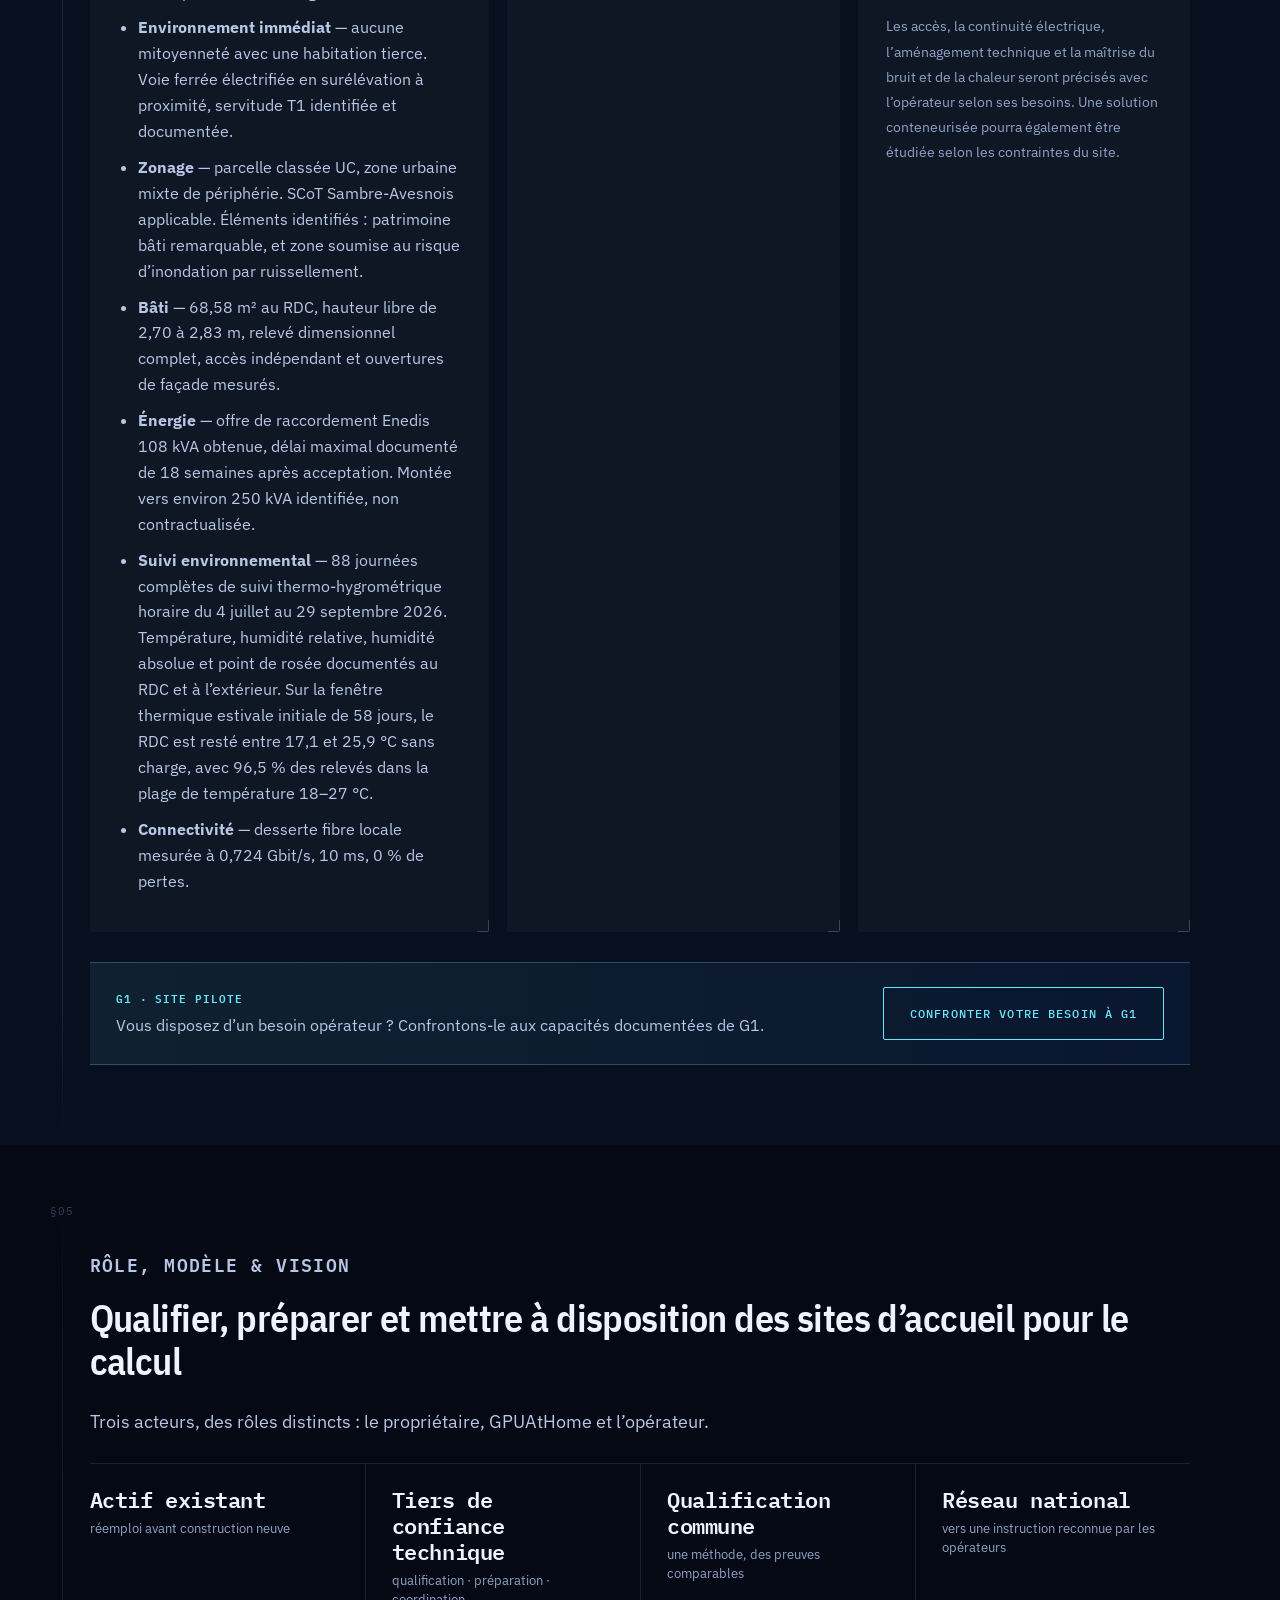
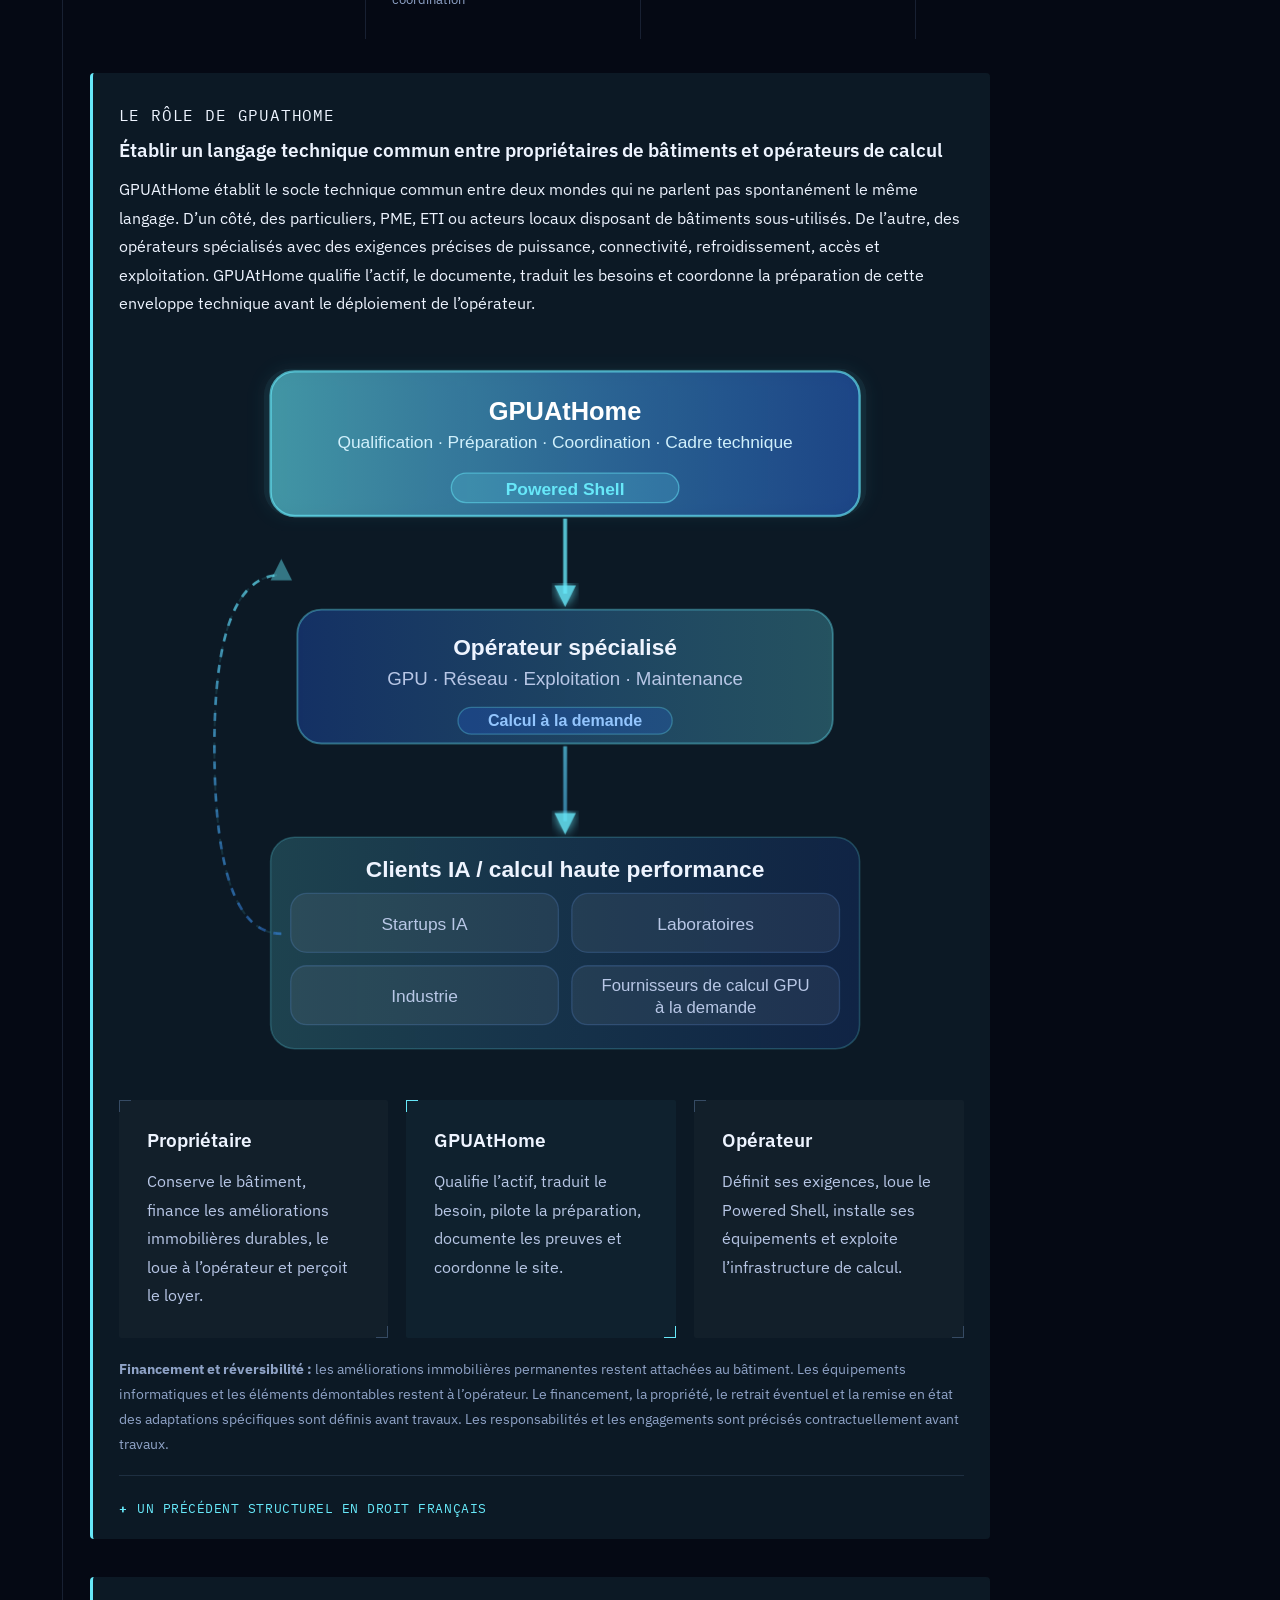
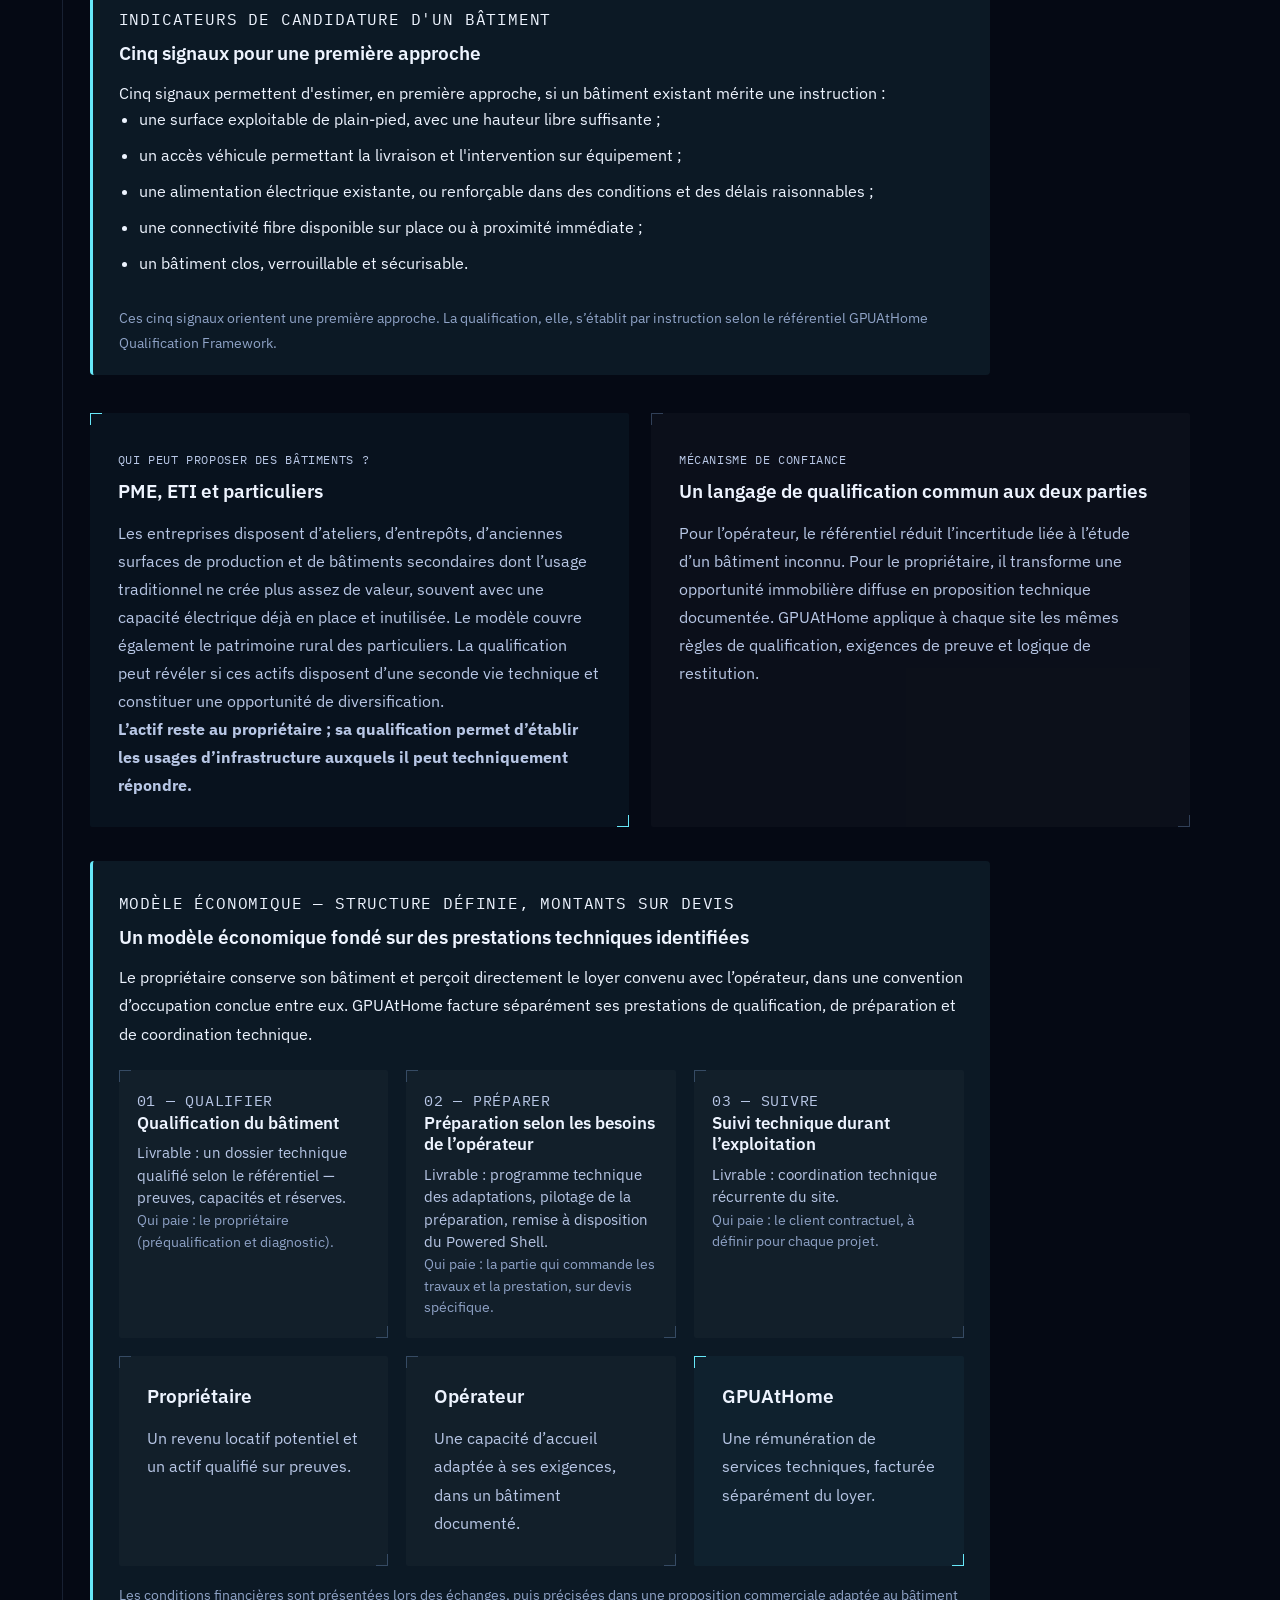
==== commit 6dbde675: "Add files via upload" ====
--- a/index.html
+++ b/index.html
@@ -366,6 +366,11 @@
      quatrième seul sur une ligne. */
   @media (min-width:1101px){.thermal-headline-stats{grid-template-columns:repeat(4,1fr);}}
 
+
+  /* Transition compacte entre l’accompagnement et la documentation. */
+  #ecosystem{padding-bottom:28px;}
+  #documentation{padding-top:40px;}
+  #documentation > h2{margin-top:0;}
 </style>
 <!-- Privacy-friendly analytics by Plausible -->
 <script>window.plausible=window.plausible||function(){(plausible.q=plausible.q||[]).push(arguments)},plausible.init=plausible.init||function(i){plausible.o=i||{}};
@@ -1799,7 +1804,7 @@
 </article>
 </div>
 <div class="eura-note reveal-item" style="display:flex;align-items:center;gap:18px;flex-wrap:wrap;margin-top:28px;padding-top:20px;border-top:1px solid rgba(128,138,155,.3);">
-<img alt="EuraTechnologies" height="23" loading="lazy" src="logo-euratechnologies.png" style="width:130px;height:auto;" width="150"/>
+<img alt="EuraTechnologies — Europe’s Startup Builder" height="212" loading="lazy" src="[data-uri]" style="display:block;width:300px;max-width:100%;height:auto;flex-shrink:0;" width="771"/>
 <p class="small" style="margin:0;" data-en="Project supported by EuraTechnologies — October 2026">Projet accompagné par EuraTechnologies — octobre 2026</p>
 </div>
 </section>
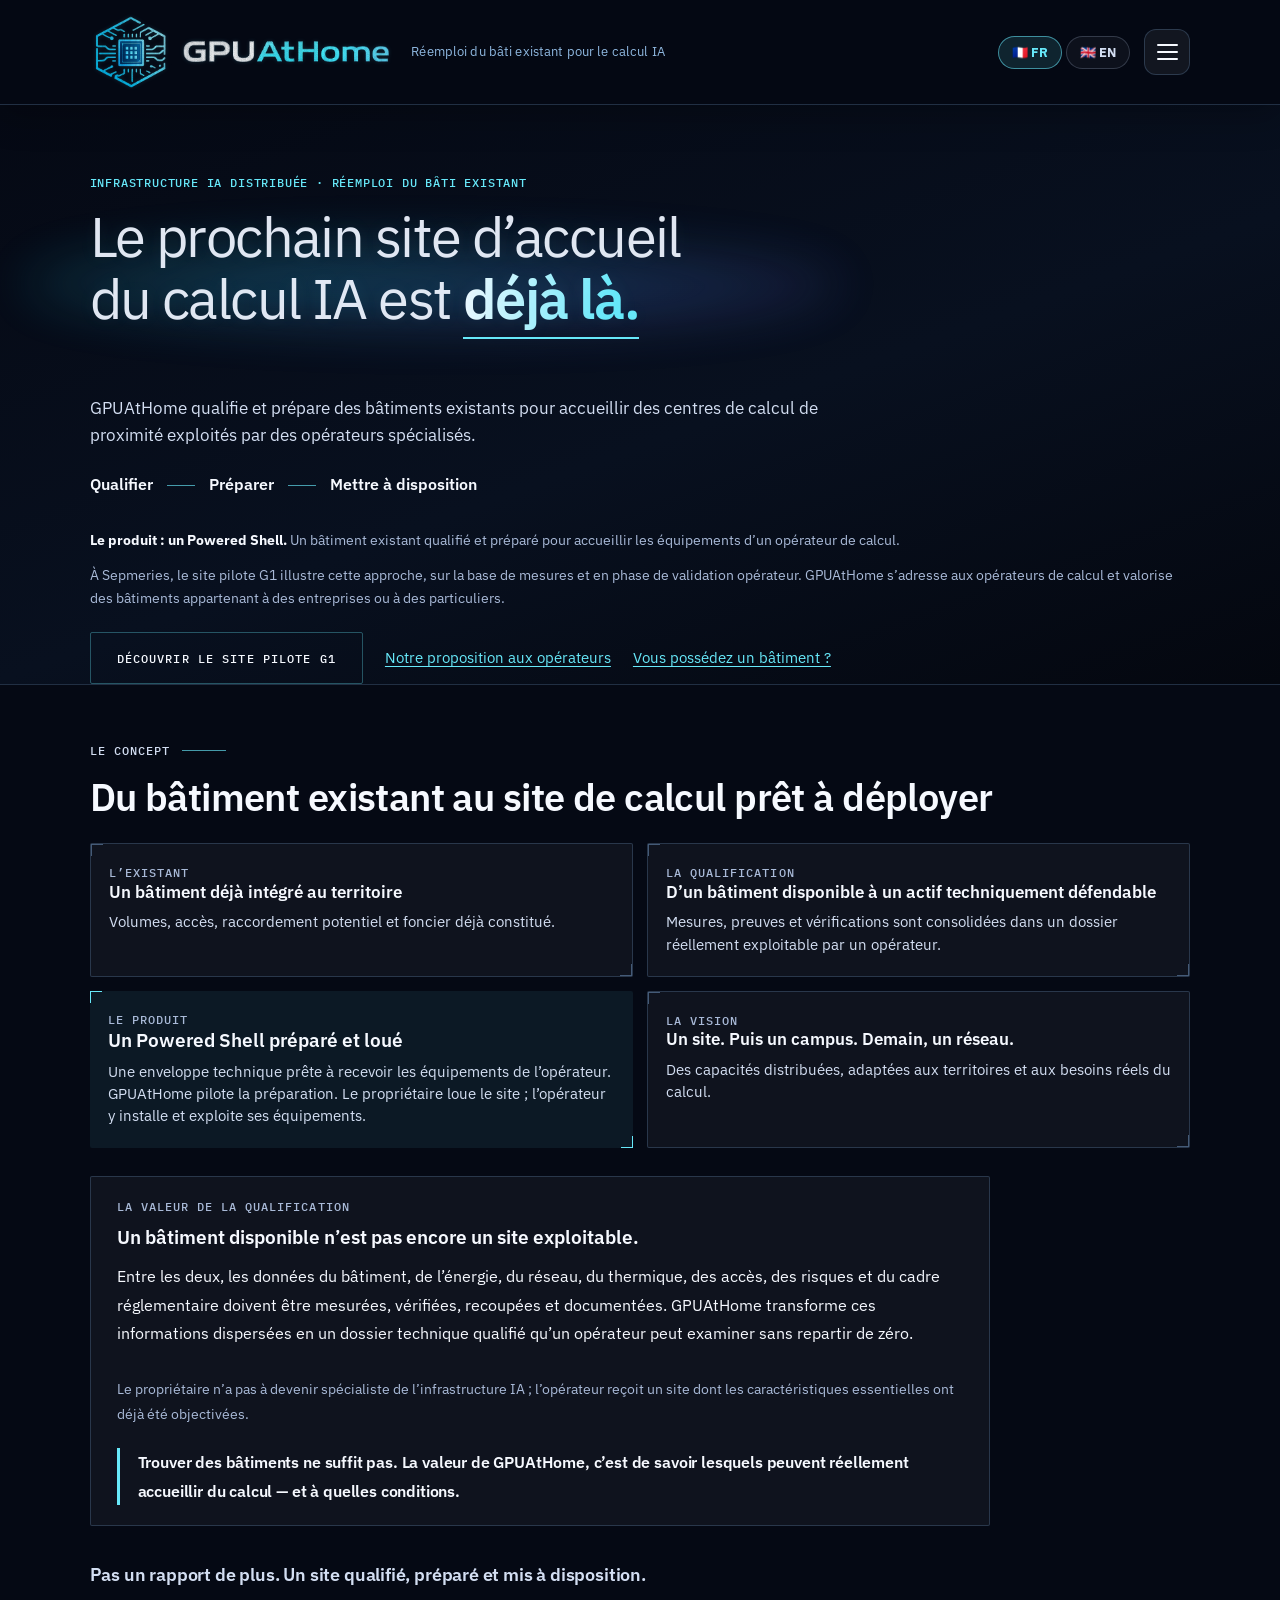
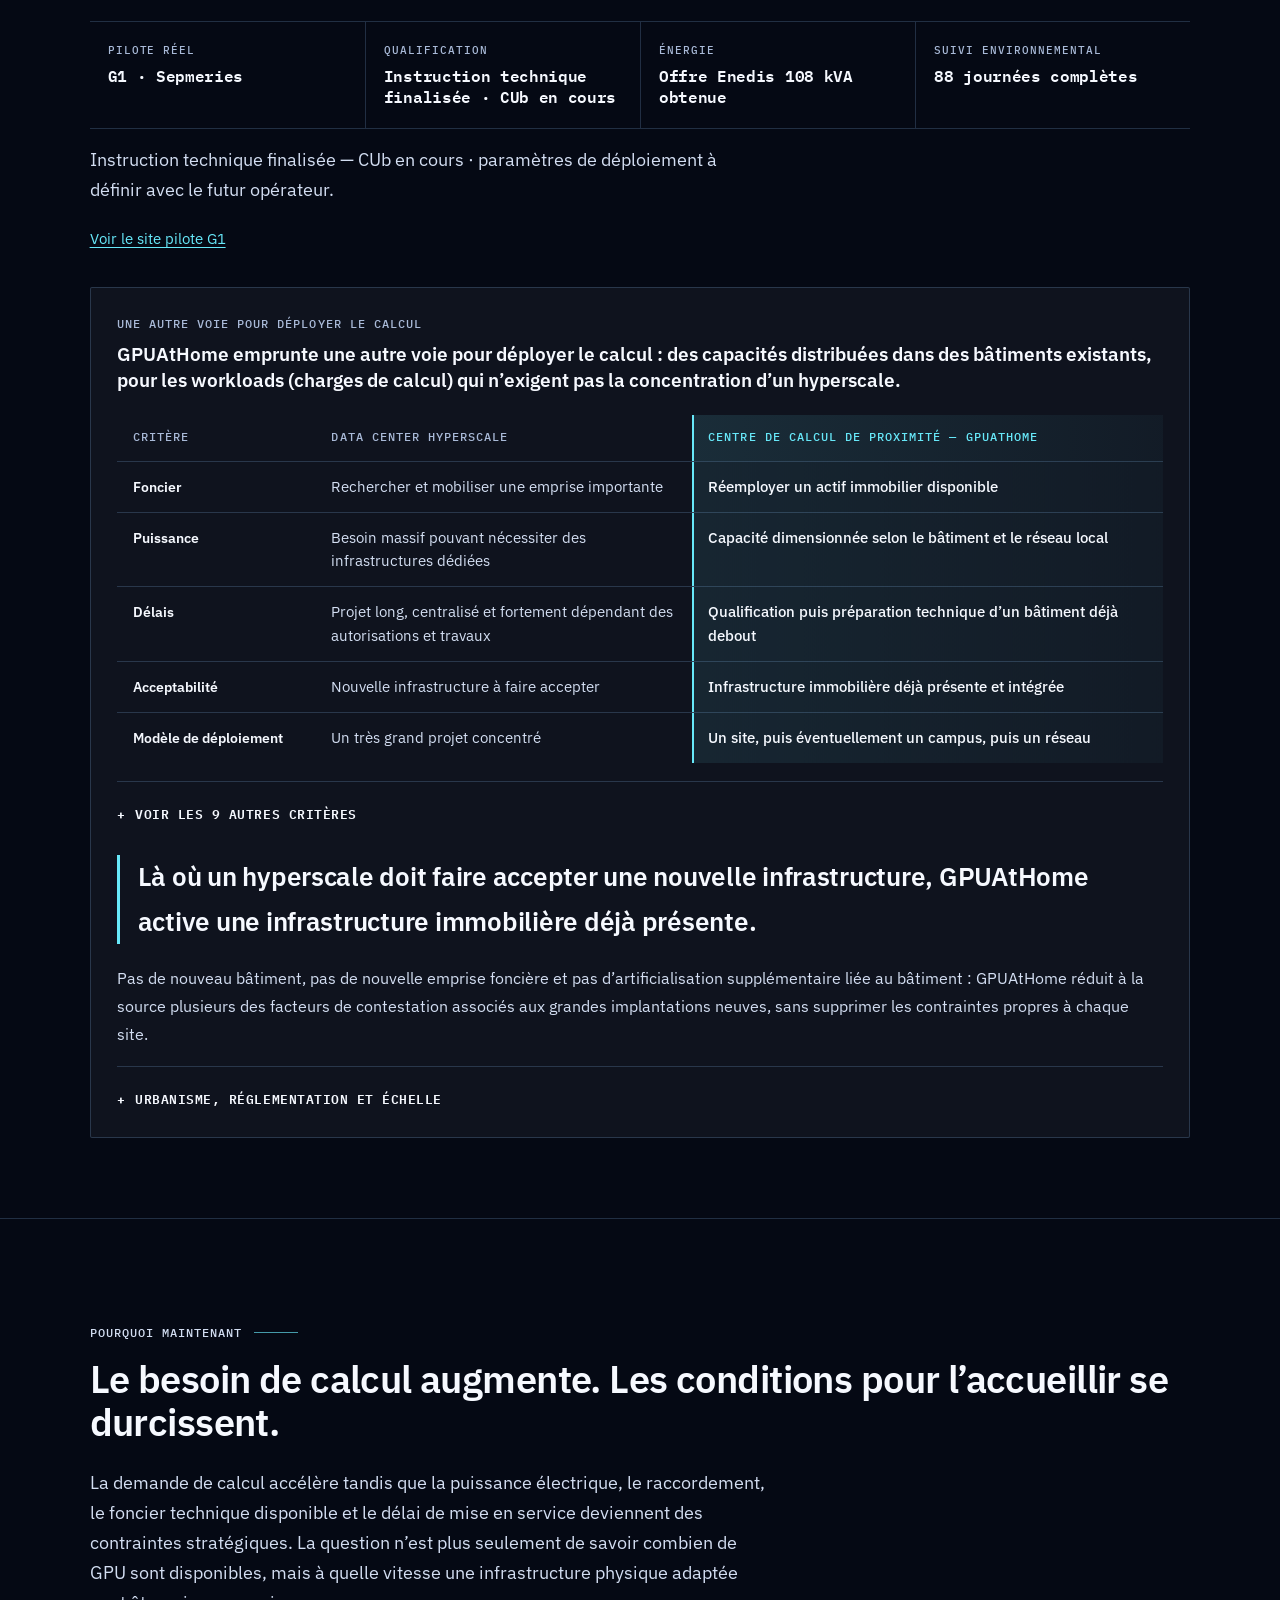
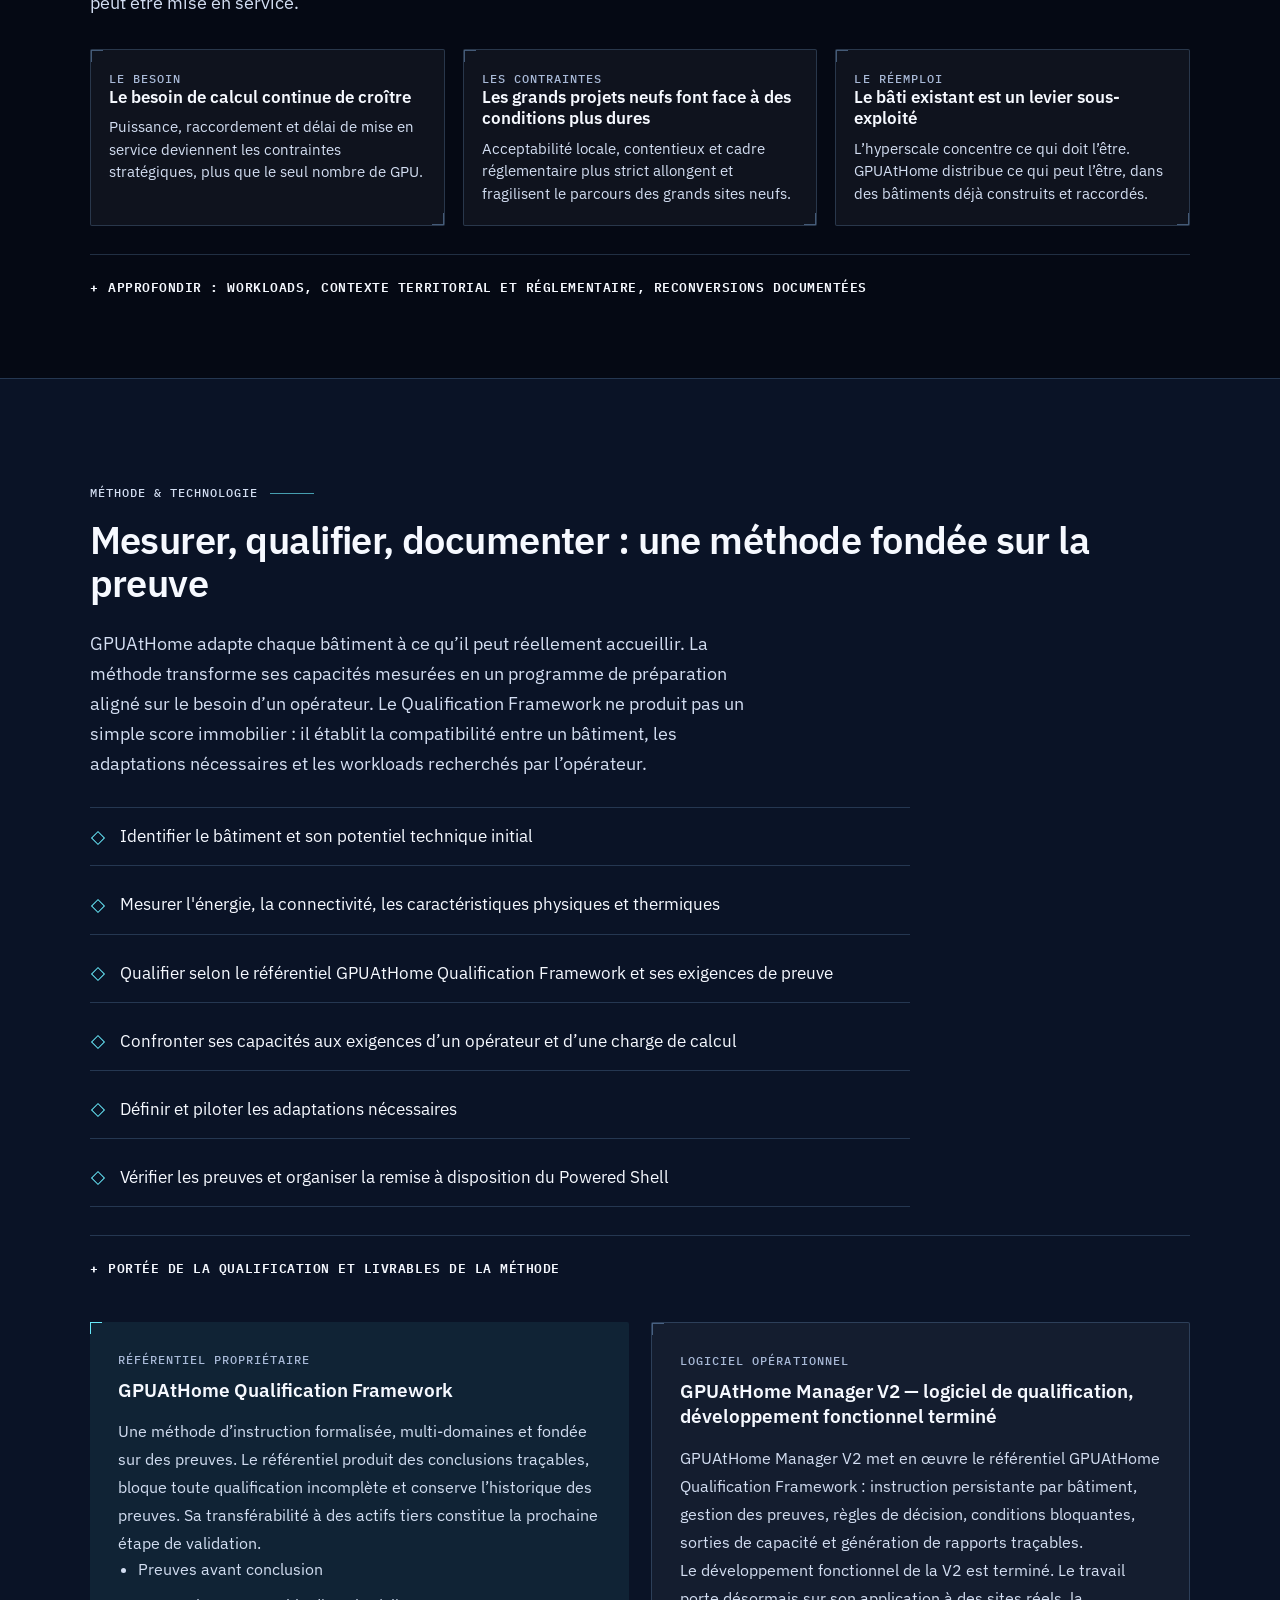
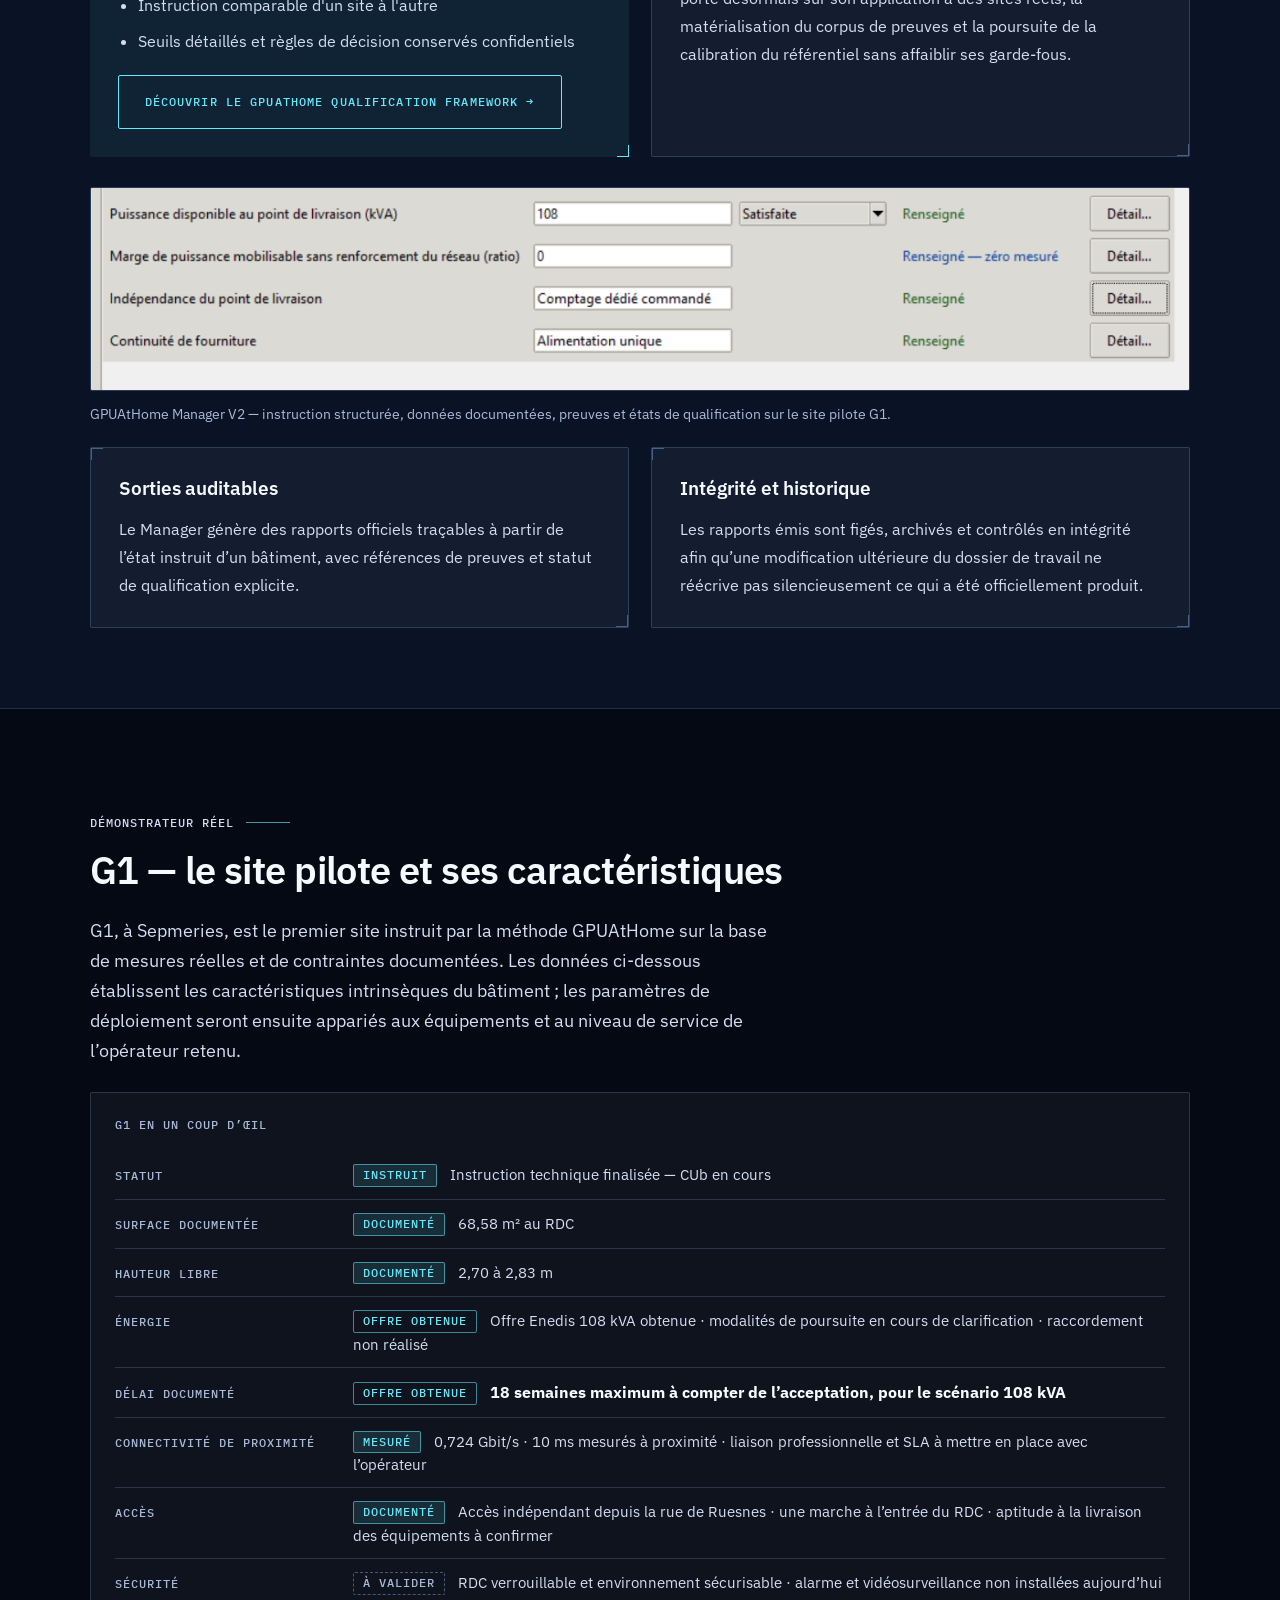
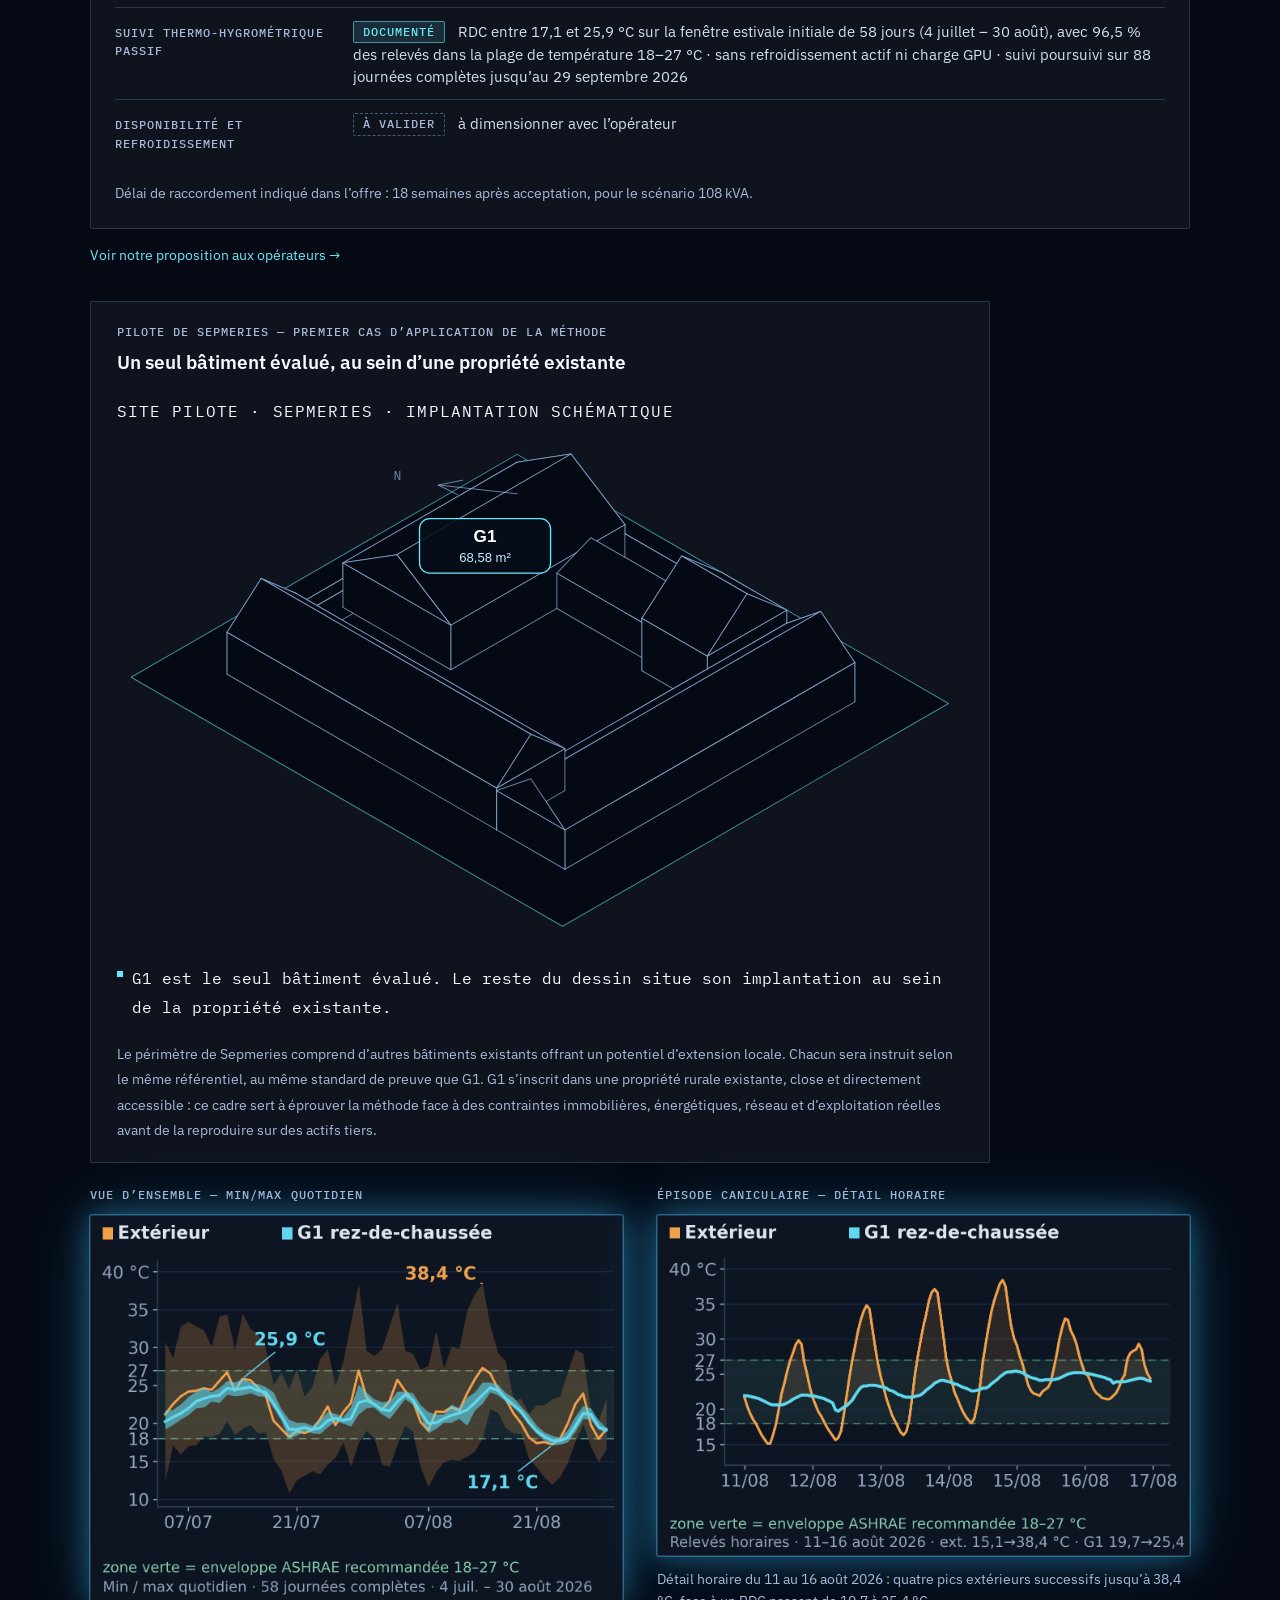
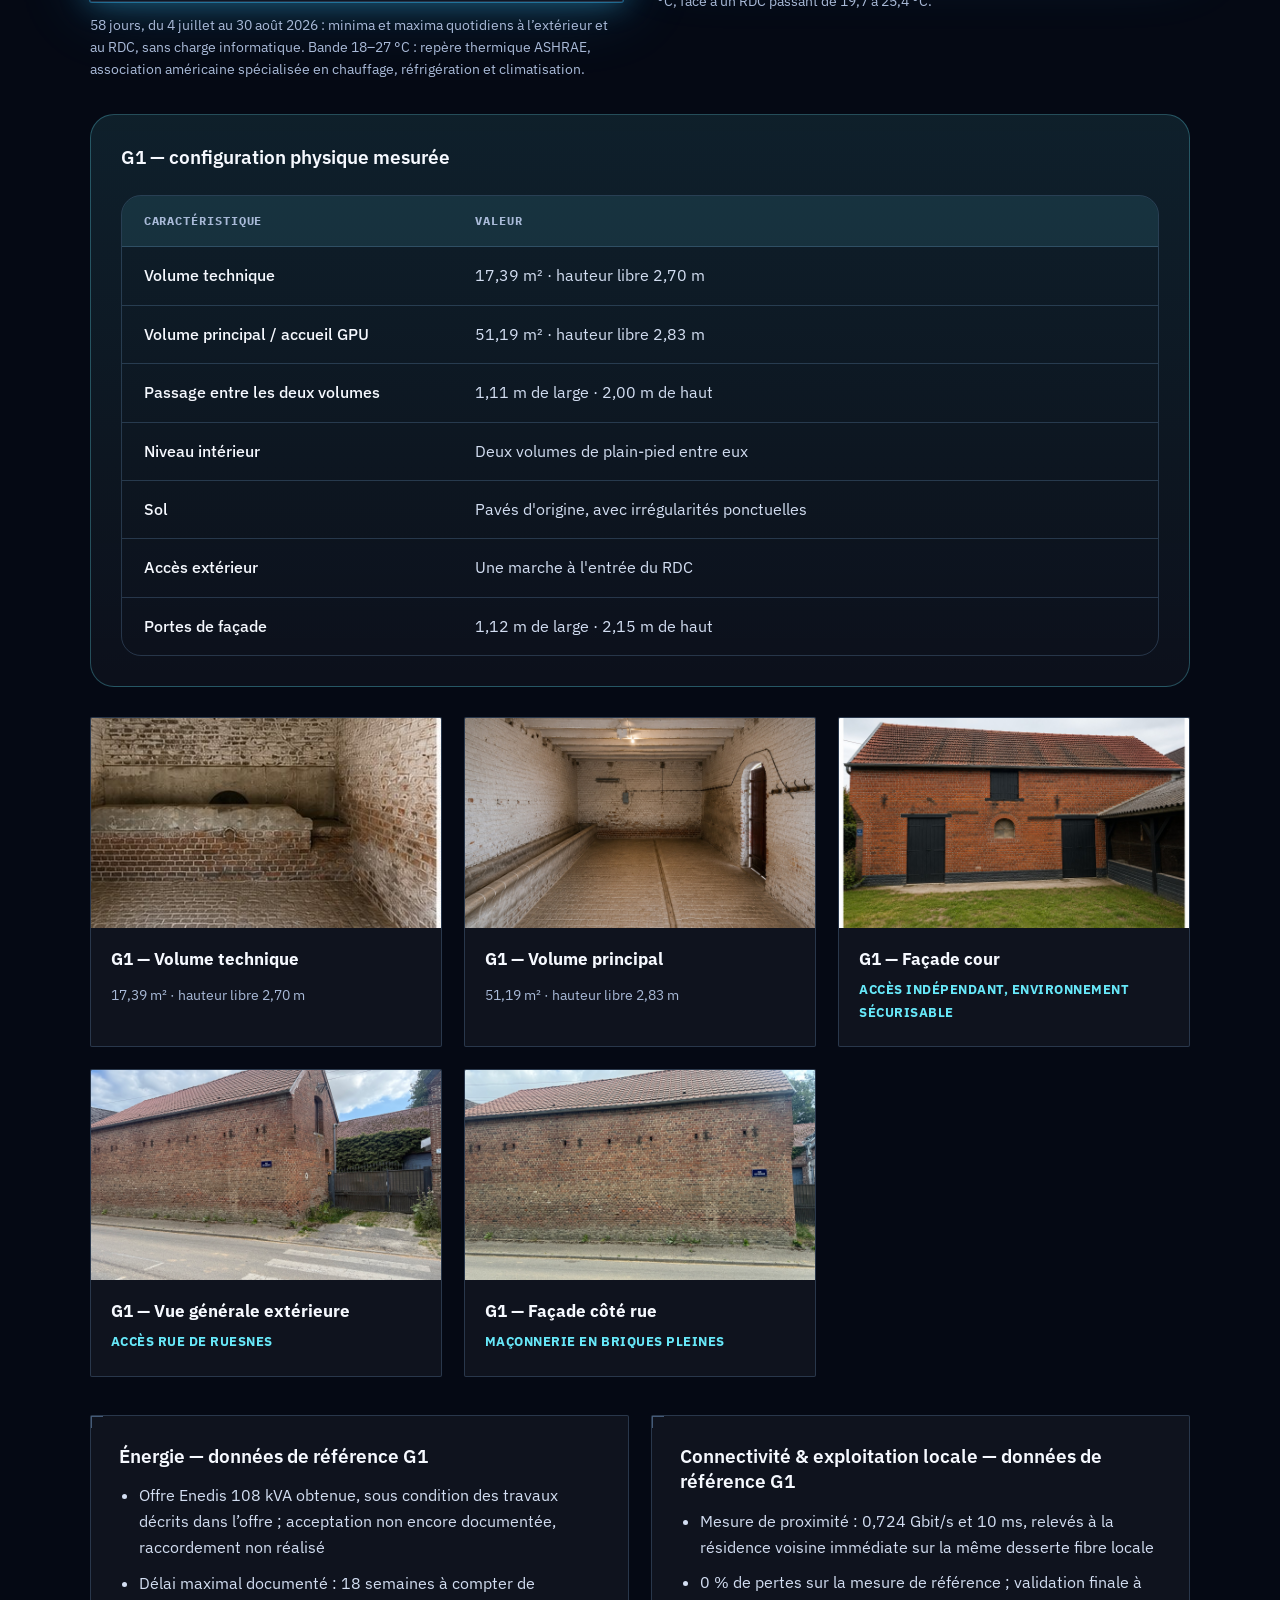
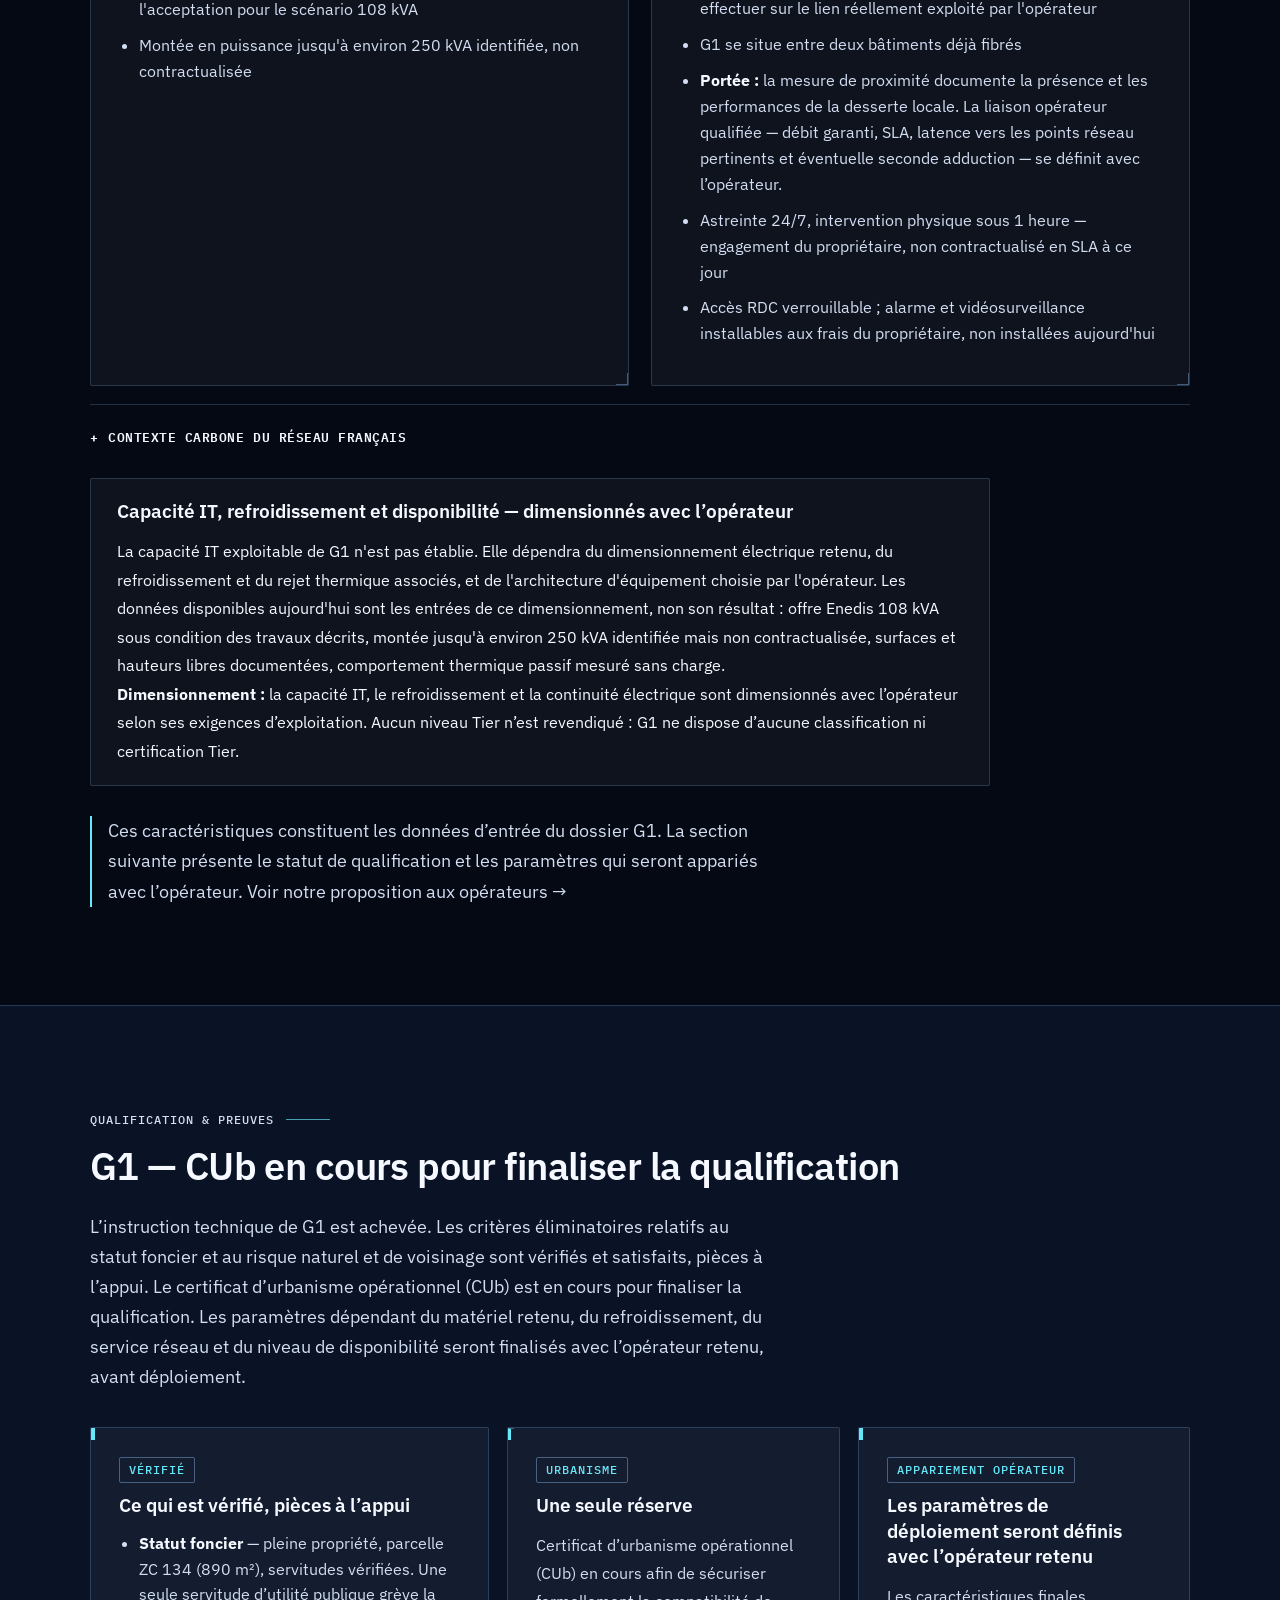
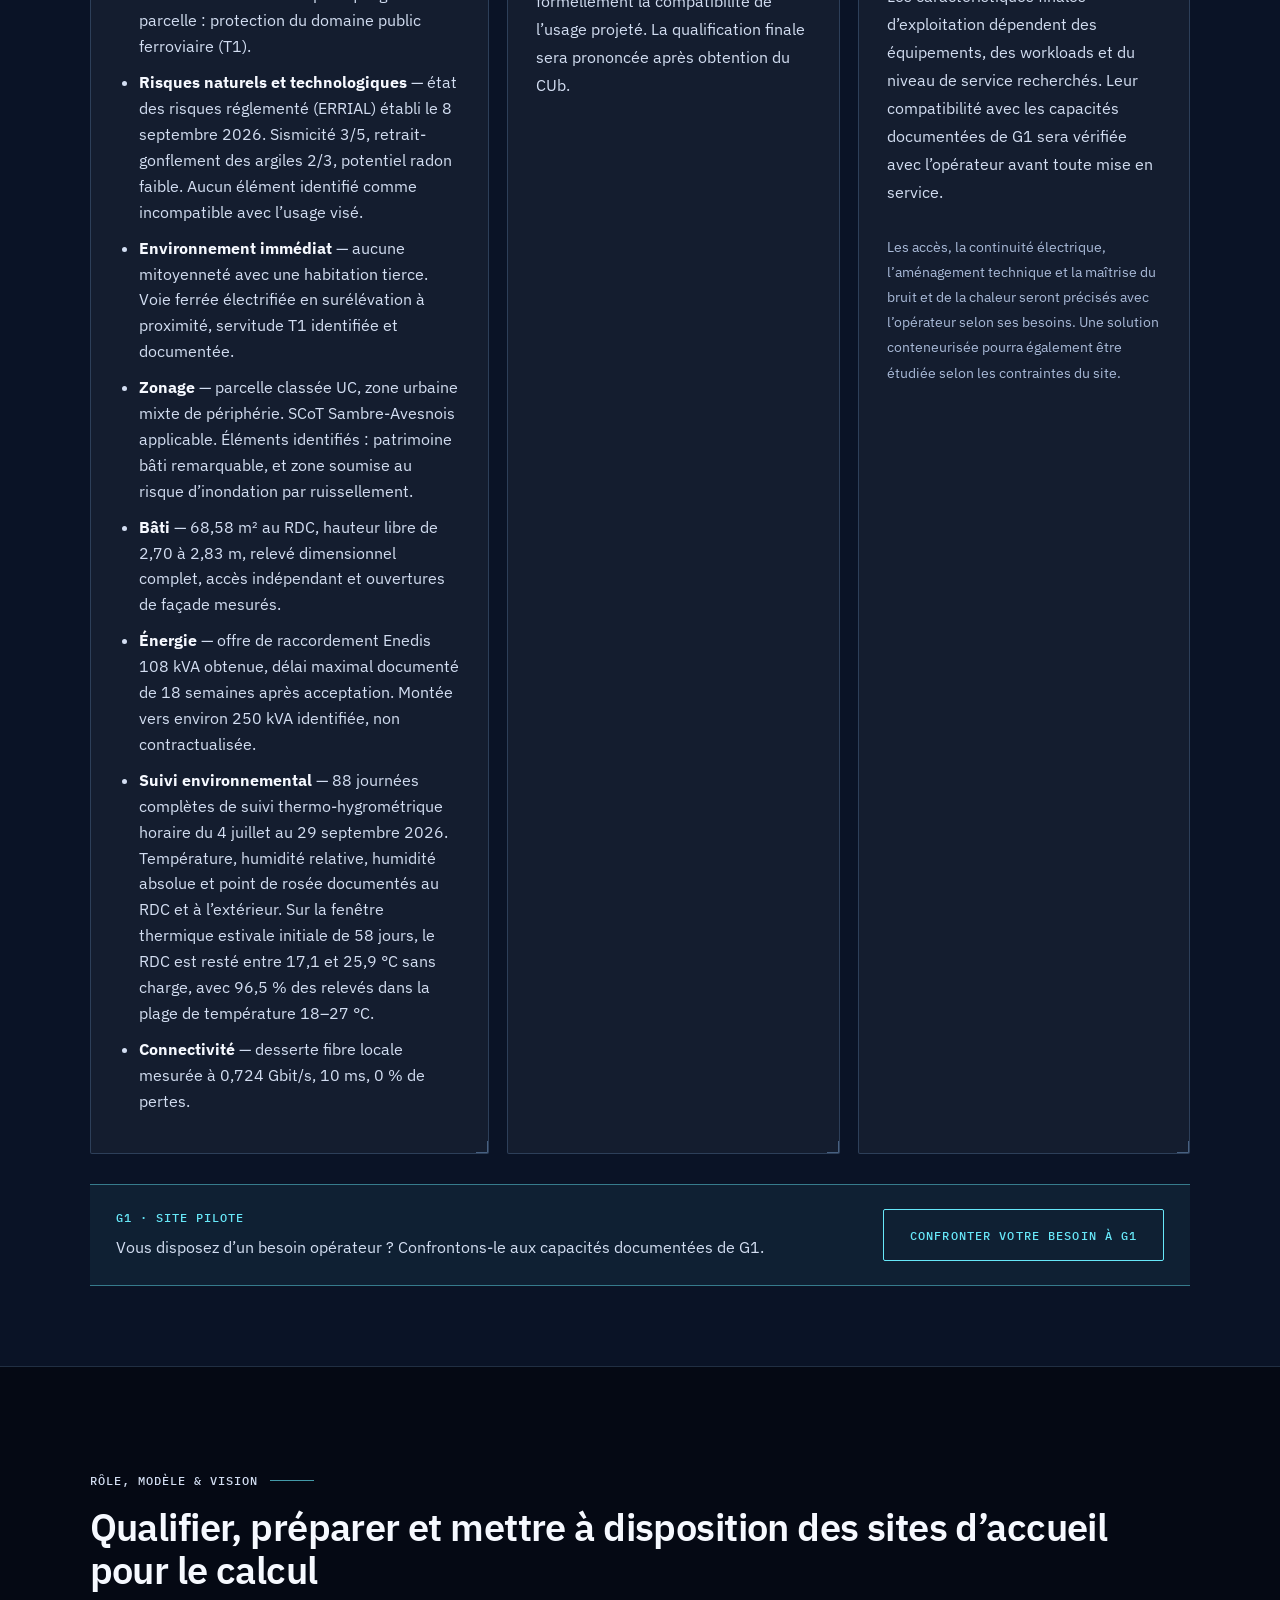
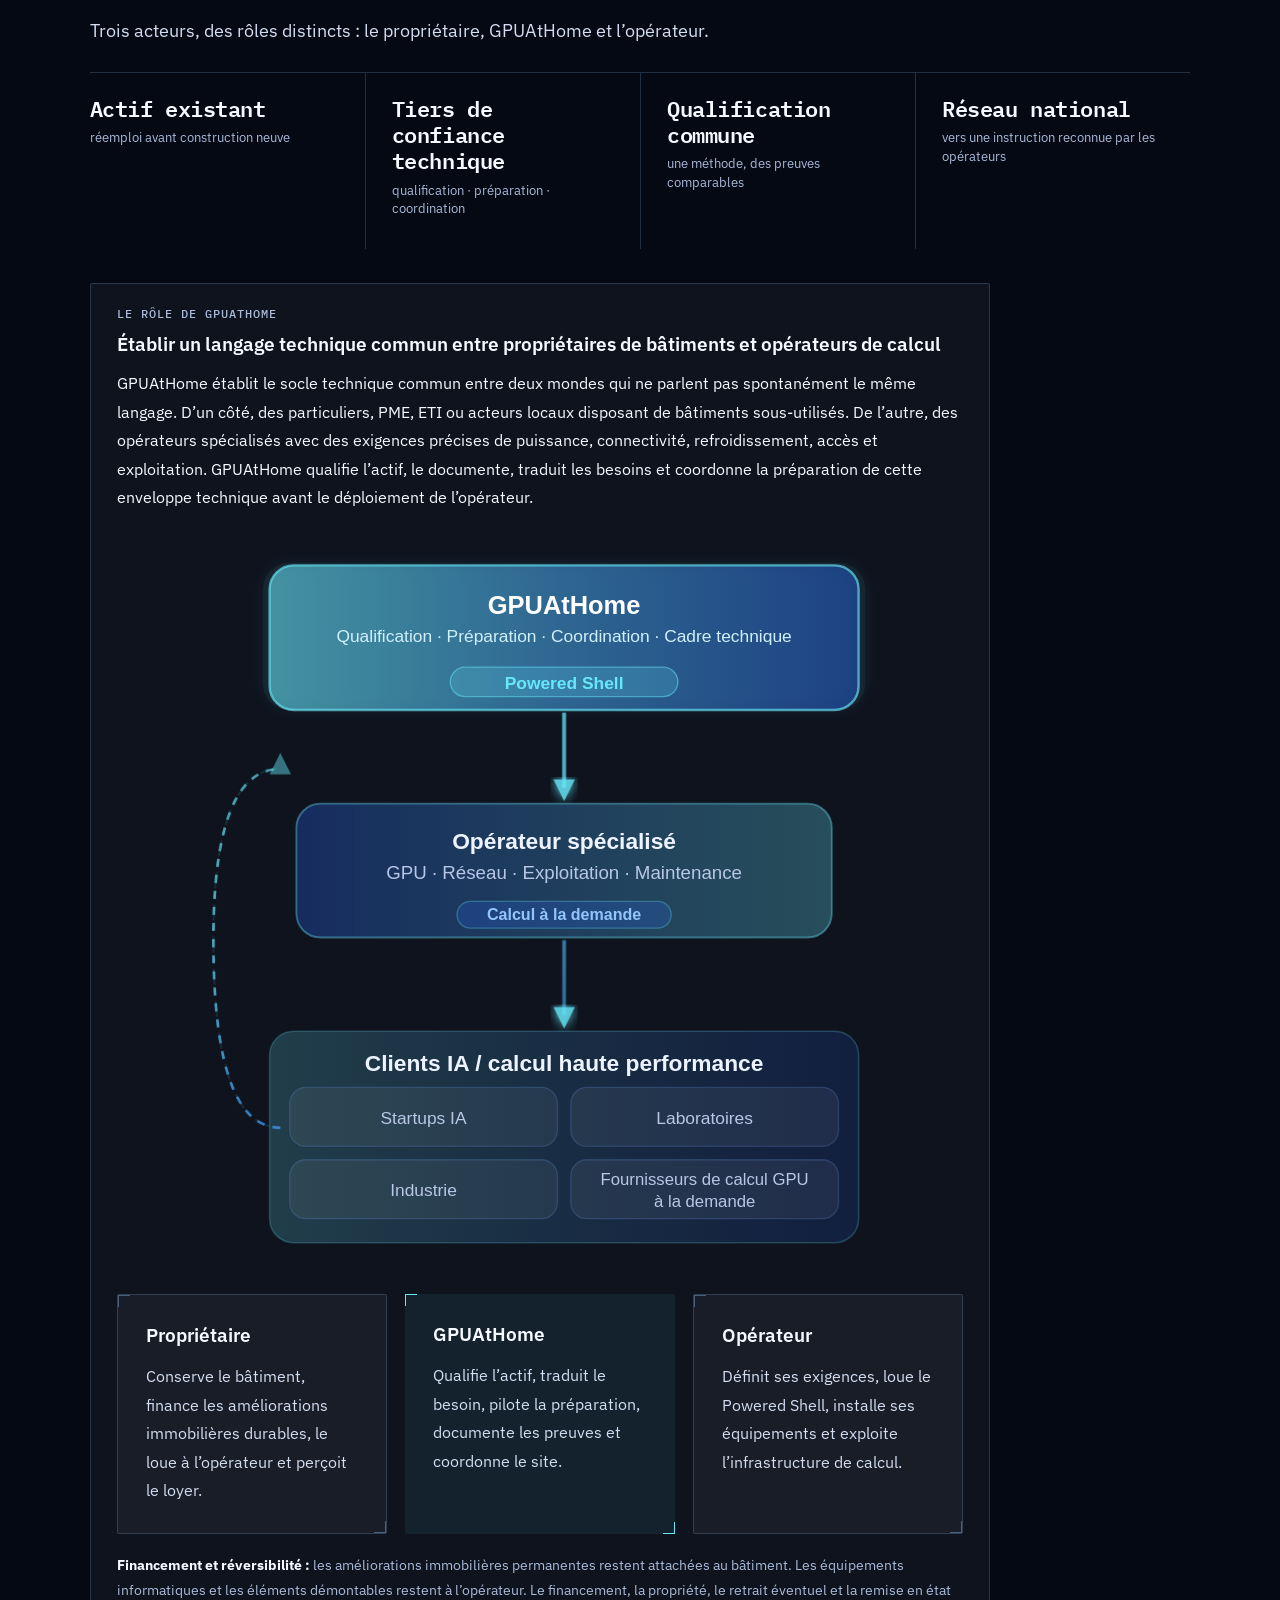
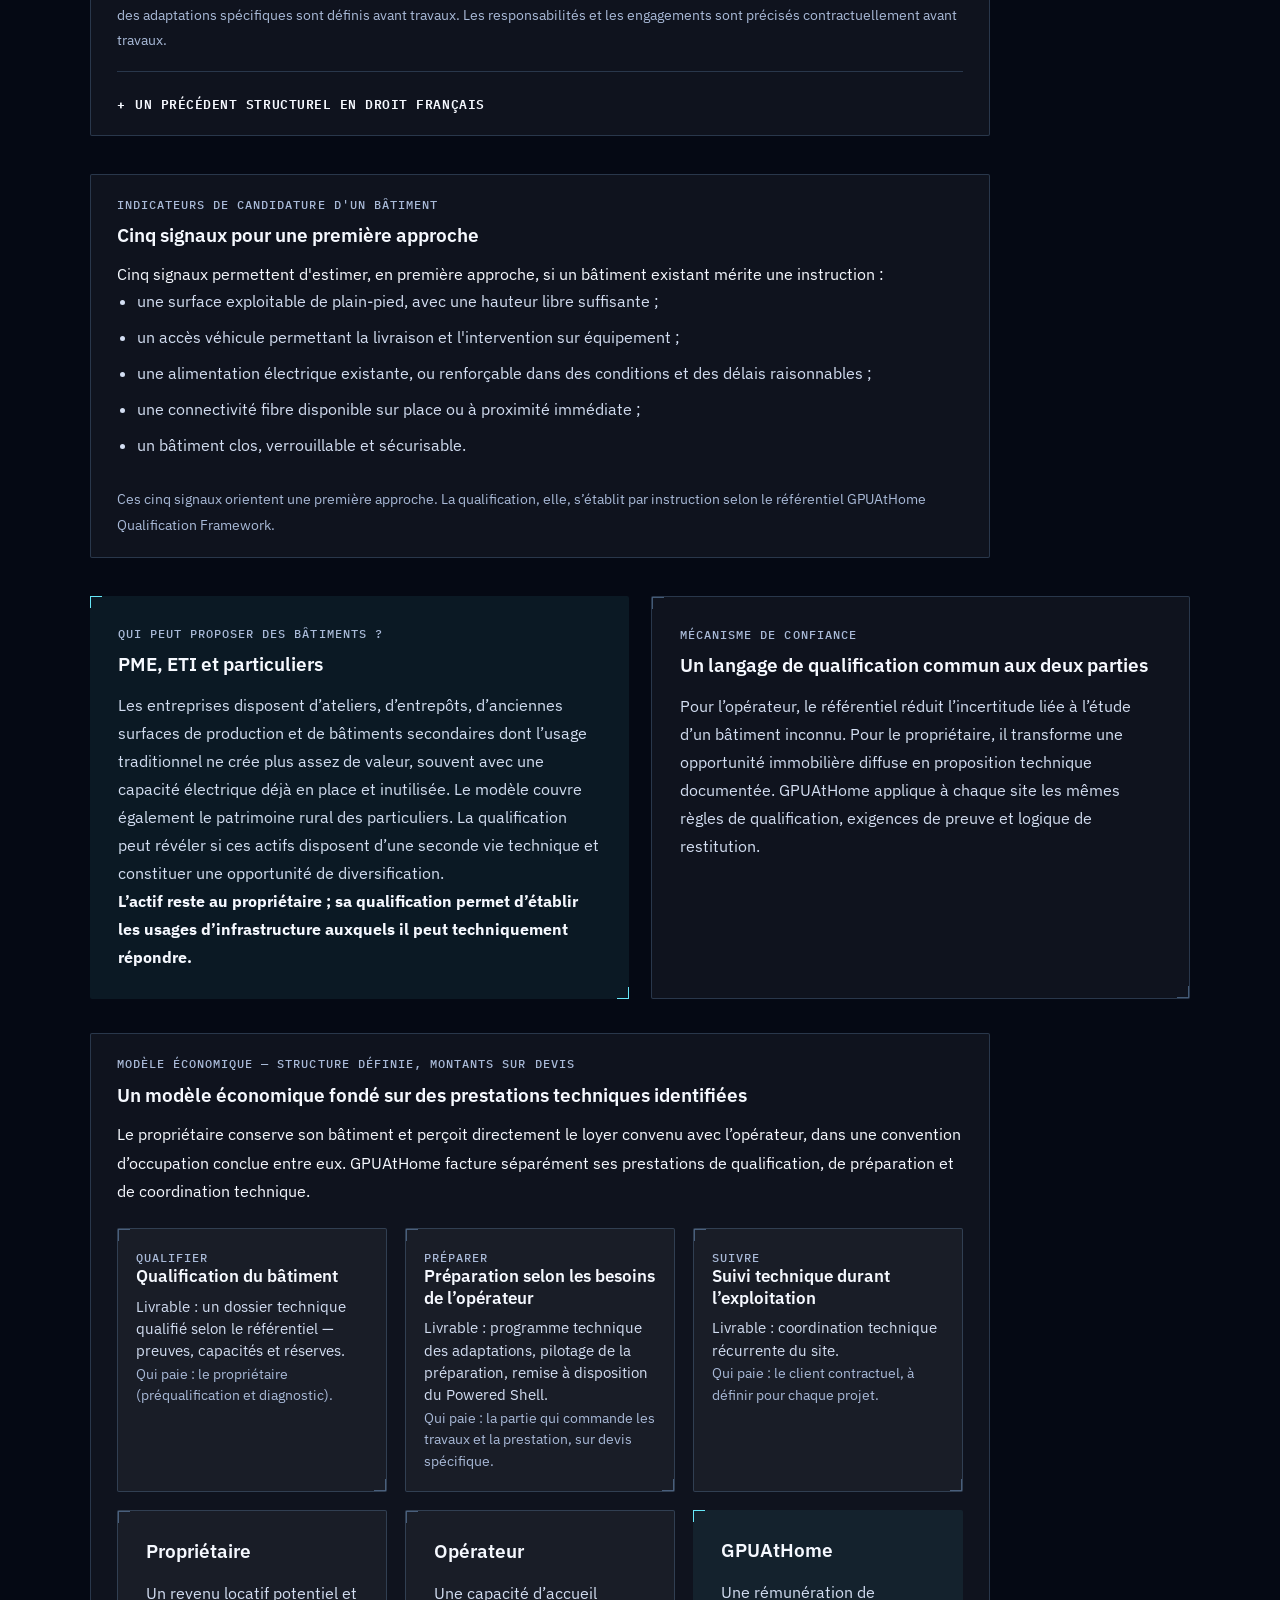
==== commit 98775397: "Add files via upload" ====
--- a/index.html
+++ b/index.html
@@ -46,7 +46,7 @@
 <link href="apple-touch-icon.png" rel="apple-touch-icon"/>
 <link href="https://fonts.googleapis.com" rel="preconnect"/>
 <link crossorigin="" href="https://fonts.gstatic.com" rel="preconnect"/>
-<link href="https://fonts.googleapis.com/css2?family=IBM+Plex+Sans:wght@400;500;600&amp;family=IBM+Plex+Sans+Condensed:wght@500;600&amp;family=IBM+Plex+Mono:wght@400;500&amp;display=swap" rel="stylesheet"/>
+<link href="https://fonts.googleapis.com/css2?family=IBM+Plex+Sans:wght@400;500;600&amp;family=IBM+Plex+Mono:wght@400;500&amp;display=swap" rel="stylesheet"/>
 <link href="style.css?v=80" rel="stylesheet"/>
 <link href="animations.css?v=2" rel="stylesheet"/>
 <link href="impact.css?v=6" rel="stylesheet"/>
@@ -56,6 +56,8 @@
 <!-- Surcouche « Le relevé ». Chargee en dernier : la retirer restaure
      integralement l'apparence precedente pour toute la partie CSS. -->
 <link href="theme-releve.css?v=10" rel="stylesheet"/>
+<!-- Harmonisation graphique : tokens uniques, contrastes, polices. Chargée en dernier. -->
+<link href="theme-unify.css?v=1" rel="stylesheet"/>
 <style>
   .whatsnew-overlay{display:none;position:fixed;inset:0;background:rgba(8,12,20,0.72);z-index:9999;align-items:center;justify-content:center;padding:24px;}
   .whatsnew-overlay.is-open{display:flex;}
@@ -470,41 +472,42 @@
 </div>
 <div class="hero-bottom">
 <p class="subtitle subtitle--full" data-en="GPUAtHome assesses and prepares existing buildings to host local compute centres run by specialist operators.">GPUAtHome qualifie et prépare des bâtiments existants pour accueillir des centres de calcul de proximité exploités par des opérateurs spécialisés.</p>
-<ol class="hero-steps" style="list-style:none;display:flex;flex-wrap:wrap;gap:10px 28px;margin:22px 0 0;padding:0;font-weight:600;">
-<li><span style="opacity:.55;font-family:var(--font-mono,monospace);margin-right:8px;">01</span><span data-en="Assess">Qualifier</span></li>
-<li><span style="opacity:.55;font-family:var(--font-mono,monospace);margin-right:8px;">02</span><span data-en="Prepare">Préparer</span></li>
-<li><span style="opacity:.55;font-family:var(--font-mono,monospace);margin-right:8px;">03</span><span data-en="Hand over">Mettre à disposition</span></li>
+<ol class="hero-steps">
+<li><span data-en="Assess">Qualifier</span></li>
+<li><span data-en="Prepare">Préparer</span></li>
+<li><span data-en="Hand over">Mettre à disposition</span></li>
 </ol>
 <p class="small" style="margin-top:20px;"><strong data-en="The product: a Powered Shell.">Le produit : un Powered Shell.</strong> <span data-en="An existing building assessed and prepared to host a compute operator’s equipment.">Un bâtiment existant qualifié et préparé pour accueillir les équipements d’un opérateur de calcul.</span></p>
 <p class="small" style="margin-top:12px;" data-en="In Sepmeries, the G1 pilot site illustrates this approach, backed by measurements and currently undergoing operator validation. GPUAtHome serves compute operators and helps unlock the potential of buildings owned by companies or private owners.">À Sepmeries, le site pilote G1 illustre cette approche, sur la base de mesures et en phase de validation opérateur. GPUAtHome s’adresse aux opérateurs de calcul et valorise des bâtiments appartenant à des entreprises ou à des particuliers.</p>
 <p class="hero-primary-action" style="margin-top:22px;">
 <a class="btn secondary" data-en="Discover the G1 pilot site" href="#g1">Découvrir le site pilote G1</a>
-<a class="hero-secondary-link" data-en="What we offer operators" href="#operateur" style="margin-left:22px;">Notre proposition aux opérateurs</a>
-<a class="hero-secondary-link" data-en="Own a building?" href="#proprietaire" style="margin-left:22px;">Vous possédez un bâtiment ?</a>
+<a class="hero-secondary-link" data-en="What we offer operators" href="#operateur">Notre proposition aux opérateurs</a>
+<a class="hero-secondary-link" data-en="Own a building?" href="#proprietaire">Vous possédez un bâtiment ?</a>
 </p>
 
 </div>
 </section>
-<section class="section value-map" id="parcours" style="padding-top:26px;">
+<section class="section value-map" id="parcours">
+<p class="section-label" data-en="The concept">Le concept</p>
 <h2 data-en="From an existing building to a compute site ready to deploy">Du bâtiment existant au site de calcul prêt à déployer</h2>
 <div class="value-grid seq-grid reveal-item">
 <article class="card seq-card">
-<p class="engine-eyebrow" data-en="01 — The existing stock">01 — L’existant</p>
+<p class="engine-eyebrow" data-en="The existing stock">L’existant</p>
 <h3 data-en="A building already part of its territory">Un bâtiment déjà intégré au territoire</h3>
 <p data-en="Volumes, access, potential grid connection and land already in place.">Volumes, accès, raccordement potentiel et foncier déjà constitué.</p>
 </article>
 <article class="card seq-card">
-<p class="engine-eyebrow" data-en="02 — Qualification">02 — La qualification</p>
+<p class="engine-eyebrow" data-en="Qualification">La qualification</p>
 <h3 data-en="From an available building to a technically defensible asset">D’un bâtiment disponible à un actif techniquement défendable</h3>
 <p data-en="Measurements, evidence and checks are consolidated into a file an operator can actually use.">Mesures, preuves et vérifications sont consolidées dans un dossier réellement exploitable par un opérateur.</p>
 </article>
 <article class="card highlight seq-card seq-card--product">
-<p class="engine-eyebrow" data-en="03 — The product">03 — Le produit</p>
+<p class="engine-eyebrow" data-en="The product">Le produit</p>
 <h3 data-en="A Powered Shell, prepared and leased">Un Powered Shell préparé et loué</h3>
 <p data-en="A technical envelope ready to receive the operator’s equipment. GPUAtHome pilots the preparation. The owner leases the site; the operator installs and operates its equipment there.">Une enveloppe technique prête à recevoir les équipements de l’opérateur. GPUAtHome pilote la préparation. Le propriétaire loue le site ; l’opérateur y installe et exploite ses équipements.</p>
 </article>
 <article class="card seq-card">
-<p class="engine-eyebrow" data-en="04 — The vision">04 — La vision</p>
+<p class="engine-eyebrow" data-en="The vision">La vision</p>
 <h3 data-en="One site. Then a campus. Tomorrow, a network.">Un site. Puis un campus. Demain, un réseau.</h3>
 <p data-en="Distributed capacities, matched to territories and to the real needs of compute.">Des capacités distribuées, adaptées aux territoires et aux besoins réels du calcul.</p>
 </article>
@@ -658,17 +661,17 @@
 <p class="section-intro" data-en="Compute demand is accelerating while power, grid connection, available technical space and time-to-service are becoming strategic constraints. The question is no longer only how many GPUs are available, but how quickly suitable physical infrastructure can be brought online.">La demande de calcul accélère tandis que la puissance électrique, le raccordement, le foncier technique disponible et le délai de mise en service deviennent des contraintes stratégiques. La question n’est plus seulement de savoir combien de GPU sont disponibles, mais à quelle vitesse une infrastructure physique adaptée peut être mise en service.</p>
 <div class="value-grid value-grid--three reveal-item" style="margin-top:30px;">
 <article class="card seq-card">
-<p class="engine-eyebrow" data-en="01 — Demand">01 — Le besoin</p>
+<p class="engine-eyebrow" data-en="Demand">Le besoin</p>
 <h3 data-en="Compute demand keeps growing">Le besoin de calcul continue de croître</h3>
 <p data-en="Power, grid connection and time-to-service are becoming the strategic constraints, more than the number of GPUs alone.">Puissance, raccordement et délai de mise en service deviennent les contraintes stratégiques, plus que le seul nombre de GPU.</p>
 </article>
 <article class="card seq-card">
-<p class="engine-eyebrow" data-en="02 — Constraints">02 — Les contraintes</p>
+<p class="engine-eyebrow" data-en="Constraints">Les contraintes</p>
 <h3 data-en="Large new projects face tighter conditions">Les grands projets neufs font face à des conditions plus dures</h3>
 <p data-en="Local acceptability, litigation and a tightening regulatory framework lengthen and make less certain the path of large new sites.">Acceptabilité locale, contentieux et cadre réglementaire plus strict allongent et fragilisent le parcours des grands sites neufs.</p>
 </article>
 <article class="card seq-card">
-<p class="engine-eyebrow" data-en="03 — Reuse">03 — Le réemploi</p>
+<p class="engine-eyebrow" data-en="Reuse">Le réemploi</p>
 <h3 data-en="Existing buildings are an underused lever">Le bâti existant est un levier sous-exploité</h3>
 <p data-en="Hyperscale concentrates what has to be concentrated. GPUAtHome distributes what can be, in buildings already built and connected.">L’hyperscale concentre ce qui doit l’être. GPUAtHome distribue ce qui peut l’être, dans des bâtiments déjà construits et raccordés.</p>
 </article>
@@ -882,32 +885,26 @@
 <h2 data-en="Measure, qualify and document: an evidence-based method">Mesurer, qualifier, documenter : une méthode fondée sur la preuve</h2>
 <p class="section-intro" data-en="GPUAtHome matches each building to what it can genuinely host. The method turns its measured capabilities into a preparation programme aligned with an operator’s requirement. The Qualification Framework does not produce a simple property score: it establishes the compatibility between a building, the adaptations required and the workloads the operator is looking for.">GPUAtHome adapte chaque bâtiment à ce qu’il peut réellement accueillir. La méthode transforme ses capacités mesurées en un programme de préparation aligné sur le besoin d’un opérateur. Le Qualification Framework ne produit pas un simple score immobilier : il établit la compatibilité entre un bâtiment, les adaptations nécessaires et les workloads recherchés par l’opérateur.</p>
 
-<ol class="checklist-grid" style="counter-reset:step;">
-<li>
-<span aria-hidden="true" class="checklist-mark">1</span>
+<ul class="method-list">
+<li>
 <span data-en="Identify the building and its initial technical potential">Identifier le bâtiment et son potentiel technique initial</span>
 </li>
 <li>
-<span aria-hidden="true" class="checklist-mark">2</span>
 <span data-en="Measure energy, connectivity, physical and thermal conditions">Mesurer l'énergie, la connectivité, les caractéristiques physiques et thermiques</span>
 </li>
 <li>
-<span aria-hidden="true" class="checklist-mark">3</span>
 <span data-en="Qualify against the GPUAtHome Qualification Framework and its evidence requirements">Qualifier selon le référentiel GPUAtHome Qualification Framework et ses exigences de preuve</span>
 </li>
 <li>
-<span aria-hidden="true" class="checklist-mark">4</span>
 <span data-en="Test the building’s capabilities against the requirements of an operator and of a compute workload">Confronter ses capacités aux exigences d’un opérateur et d’une charge de calcul</span>
 </li>
 <li>
-<span aria-hidden="true" class="checklist-mark">5</span>
 <span data-en="Define and pilot the required adaptations">Définir et piloter les adaptations nécessaires</span>
 </li>
 <li>
-<span aria-hidden="true" class="checklist-mark">6</span>
 <span data-en="Check the evidence and organise the handover of the Powered Shell">Vérifier les preuves et organiser la remise à disposition du Powered Shell</span>
 </li>
-</ol>
+</ul>
 
 <details class="thermal-details" style="margin-top:18px;">
 <summary data-en="Scope of qualification and what the method produces">Portée de la qualification et livrables de la méthode</summary>
@@ -1646,19 +1643,19 @@
 <p data-en="The owner keeps the building and receives directly the rent agreed with the operator, under an occupancy agreement concluded between them. GPUAtHome invoices its qualification, preparation and technical coordination services separately.">Le propriétaire conserve son bâtiment et perçoit directement le loyer convenu avec l’opérateur, dans une convention d’occupation conclue entre eux. GPUAtHome facture séparément ses prestations de qualification, de préparation et de coordination technique.</p>
 <div class="value-grid value-grid--three" style="margin-top:22px;">
 <article class="card seq-card">
-<p class="engine-eyebrow" data-en="01 — Qualify">01 — Qualifier</p>
+<p class="engine-eyebrow" data-en="Qualify">Qualifier</p>
 <h3 data-en="Qualification of the building">Qualification du bâtiment</h3>
 <p data-en="Deliverable: a technical file qualified under the framework — evidence, capabilities and reservations.">Livrable : un dossier technique qualifié selon le référentiel — preuves, capacités et réserves.</p>
 <p class="small" data-en="Who pays: the owner (pre-qualification and diagnostic).">Qui paie : le propriétaire (préqualification et diagnostic).</p>
 </article>
 <article class="card seq-card">
-<p class="engine-eyebrow" data-en="02 — Prepare">02 — Préparer</p>
+<p class="engine-eyebrow" data-en="Prepare">Préparer</p>
 <h3 data-en="Preparation to the operator’s needs">Préparation selon les besoins de l’opérateur</h3>
 <p data-en="Deliverable: technical programme of adaptations, management of the preparation, handover of the Powered Shell.">Livrable : programme technique des adaptations, pilotage de la préparation, remise à disposition du Powered Shell.</p>
 <p class="small" data-en="Who pays: the party that orders the works and the service, under a specific quotation.">Qui paie : la partie qui commande les travaux et la prestation, sur devis spécifique.</p>
 </article>
 <article class="card seq-card">
-<p class="engine-eyebrow" data-en="03 — Follow">03 — Suivre</p>
+<p class="engine-eyebrow" data-en="Follow">Suivre</p>
 <h3 data-en="Technical follow-up during operation">Suivi technique durant l’exploitation</h3>
 <p data-en="Deliverable: recurring technical coordination of the site.">Livrable : coordination technique récurrente du site.</p>
 <p class="small" data-en="Who pays: the contracting party, to be defined for each project.">Qui paie : le client contractuel, à définir pour chaque projet.</p>
@@ -1735,7 +1732,7 @@
 <div class="roadmap-dot">
 </div>
 <div class="roadmap-content">
-<span class="roadmap-tag roadmap-tag--done" data-en="1 — Done">1 — Réalisé</span>
+<span class="roadmap-tag roadmap-tag--done" data-en="Done">Réalisé</span>
 <strong data-en="Formalised method and a first evidence base">Méthode formalisée et première base de preuves</strong>
 <span data-en="GPUAtHome Qualification Framework, GPUAtHome Manager V2 and a first real application on G1: technical assessment complete, 88 complete days of thermo-hygrometric monitoring and a documented 108 kVA Enedis offer.">GPUAtHome Qualification Framework, GPUAtHome Manager V2 et première application réelle sur G1 : instruction technique achevée, 88 journées complètes de suivi thermo-hygrométrique et offre Enedis 108 kVA documentée.</span>
 </div>
@@ -1744,16 +1741,16 @@
 <div class="roadmap-dot roadmap-dot--active">
 </div>
 <div class="roadmap-content">
-<span class="roadmap-tag roadmap-tag--active" data-en="2 — Now">2 — Aujourd’hui</span>
+<span class="roadmap-tag roadmap-tag--active" data-en="Now">Aujourd’hui</span>
 <strong data-en="Secure planning and prepare operator matching">Sécuriser l’urbanisme et préparer l’appariement opérateur</strong>
 <span data-en="Operational planning certificate process underway; in parallel, G1 can be matched against a real operator requirement to size usable IT power, rack density, cooling, connectivity and availability.">Démarche CUb en cours ; en parallèle, G1 peut être confronté à un besoin opérateur réel afin de dimensionner puissance IT exploitable, densité par baie, refroidissement, connectivité et disponibilité.</span>
 </div>
 </div>
 <div class="roadmap-step">
-<div class="roadmap-dot roadmap-dot--active">
+<div class="roadmap-dot">
 </div>
 <div class="roadmap-content">
-<span class="roadmap-tag roadmap-tag--next" data-en="3 — Next step">3 — Prochaine étape</span>
+<span class="roadmap-tag roadmap-tag--next" data-en="Next step">Prochaine étape</span>
 <strong data-en="Match G1 to an operator requirement">Apparier G1 à un besoin opérateur</strong>
 <span data-en="Test G1 against a real workload and requirement specification in order to establish usable IT power, density per rack, cooling, heat rejection, acoustics, professional connectivity, SLA, availability and the €/kW IT/month model.">Confronter G1 à une charge et à un cahier d’exigences réels afin d’établir la puissance IT exploitable, la densité par baie, le refroidissement, le rejet thermique, l’acoustique, la connectivité professionnelle, le SLA, la disponibilité et le modèle en €/kW IT/mois.</span>
 </div>
@@ -1762,7 +1759,7 @@
 <div class="roadmap-dot roadmap-dot--future">
 </div>
 <div class="roadmap-content">
-<span class="roadmap-tag roadmap-tag--future" data-en="4 — First deployment">4 — Premier déploiement</span>
+<span class="roadmap-tag roadmap-tag--future" data-en="First deployment">Premier déploiement</span>
 <strong data-en="Contract, finance and prepare the Powered Shell">Contractualiser, financer et préparer le Powered Shell</strong>
 <span data-en="Define the agreement between owner and operator, contract the GPUAtHome services, finance the adaptations retained, prepare the site and then organise its handover.">Définir la convention entre le propriétaire et l’opérateur, contractualiser les prestations GPUAtHome, financer les adaptations retenues, préparer le site puis organiser sa mise à disposition.</span>
 </div>
@@ -1771,7 +1768,7 @@
 <div class="roadmap-dot roadmap-dot--future">
 </div>
 <div class="roadmap-content">
-<span class="roadmap-tag roadmap-tag--future" data-en="5 — After the first site is validated">5 — Après validation du premier site</span>
+<span class="roadmap-tag roadmap-tag--future" data-en="After the first site is validated">Après validation du premier site</span>
 <strong data-en="Test transferability">Éprouver la transférabilité</strong>
 <span data-en="Apply the method to a first third-party asset, then examine, subject to conditions, local extension into a campus and the progressive build-up of a network of qualified sites.">Appliquer la méthode à un premier actif tiers, puis examiner sous conditions l’extension locale en campus et la constitution progressive d’un réseau de sites qualifiés.</span>
 </div>
@@ -1803,12 +1800,13 @@
 <p class="small" style="margin-top:12px;" data-en="Partnerships are listed here only once they are actually contracted.">Les partenariats ne sont mentionnés ici qu’une fois réellement contractualisés.</p>
 </article>
 </div>
-<div class="eura-note reveal-item" style="display:flex;align-items:center;gap:18px;flex-wrap:wrap;margin-top:28px;padding-top:20px;border-top:1px solid rgba(128,138,155,.3);">
+<div class="eura-note reveal-item" style="display:flex;align-items:center;gap:18px;flex-wrap:wrap;margin-top:28px;padding-top:20px;border-top:1px solid var(--rule);">
 <img alt="EuraTechnologies — Europe’s Startup Builder" height="212" loading="lazy" src="[data-uri]" style="display:block;width:300px;max-width:100%;height:auto;flex-shrink:0;" width="771"/>
 <p class="small" style="margin:0;" data-en="Project supported by EuraTechnologies — October 2026">Projet accompagné par EuraTechnologies — octobre 2026</p>
 </div>
 </section>
 <section class="presentation" data-index="08" id="documentation">
+<p class="section-label" data-en="Resources">Ressources</p>
 <h2 data-en="Documentation">Documentation</h2>
 <p data-en="The public site keeps stable technical material accessible while project-specific presentations are provided on request, avoiding duplicated documents that become obsolete after each site update.">Le site public conserve les éléments techniques stables accessibles, tandis que les présentations dépendantes de l'état du projet sont communiquées sur demande afin d'éviter des documents dupliqués devenant obsolètes à chaque mise à jour.</p>
 <h3 data-en="Public documentation" style="margin-top:32px;margin-bottom:14px;">Documentation publique</h3>
@@ -1825,6 +1823,7 @@
 </div>
 </section>
 <section class="contact" data-index="09" id="contact">
+<p class="section-label" data-en="Contact">Contact</p>
 <h2 data-en="Continue the conversation">Poursuivre l'échange</h2>
 <div class="grid two" style="margin-top:24px;margin-bottom:30px;">
 <article class="card highlight reveal-item" id="operateur">
--- a/theme-unify.css
+++ b/theme-unify.css
@@ -0,0 +1,360 @@
+/* ==========================================================================
+   GPUAtHome — theme-unify.css (v2)
+   Harmonisation graphique. Chargée APRÈS theme-releve.css.
+   Retirer la balise <link> restaure l'apparence précédente.
+
+   Constat de l'audit : le site superpose deux langages visuels.
+     - style.css  : pastilles arrondies, dégradés bleus, vert/ambre, centré
+     - theme-releve.css : angles droits, repères d'angle, filets, mono
+   Cette feuille tranche en faveur du second (« Le relevé »), et l'étend
+   aux zones restées dans l'ancien style (sections 07-09, tags, feuille de
+   route, statuts).
+
+   Règles
+   1. Une seule teinte d'accent : le cyan. Plus de vert, d'ambre ni de rouge.
+      Un statut se lit par la FORME (plein = acquis, contour = à venir,
+      pointillé = à valider), jamais par une couleur de plus.
+   2. Une seule famille de titres : IBM Plex Sans. IBM Plex Mono réservée
+      aux étiquettes et aux valeurs mesurées. Plus de Condensed.
+   3. Un seul gabarit de conteneur : angles à 2 px, filet 1 px, fond
+      légèrement relevé, repères d'angle.
+   4. Aucune numérotation décorative (§01…, 01 —, pastilles 1-6).
+   5. Chaque section : même étiquette cyan + filet, même titre, alignement
+      à gauche, fond alterné.
+   ========================================================================== */
+
+/* ---------- 1. Tokens ---------------------------------------------------- */
+:root {
+  --bg: #050914;
+  --bg-soft: #0a1326;
+  --bg-card: rgba(255, 255, 255, 0.045);
+
+  --text: #f6f9ff;
+  --muted: #d3def2;
+  --muted-2: #a9bad8;
+
+  --cyan: #67e8f9;
+  --blue: #2563eb;
+  --neutral-status: #c9d6ee;
+
+  /* La palette sémantique vert/ambre est ramenée à l'accent et au neutre. */
+  --green: var(--cyan);
+  --amber: var(--neutral-status);
+  --statut-mesure: var(--cyan);
+  --statut-obtenu: var(--cyan);
+  --statut-projet: var(--neutral-status);
+
+  --rule: rgba(147, 197, 253, 0.20);
+  --rule-strong: rgba(147, 197, 253, 0.40);
+  --border: rgba(147, 197, 253, 0.20);
+  --border-strong: rgba(103, 232, 249, 0.45);
+
+  --font-display: "IBM Plex Sans", Arial, sans-serif;
+  --font-body: "IBM Plex Sans", Arial, sans-serif;
+  --font-mono: "IBM Plex Mono", "SFMono-Regular", Menlo, monospace;
+  --radius: 2px;
+}
+
+/* ---------- 2. Typographie ----------------------------------------------- */
+html body { font-family: var(--font-body); color: var(--muted); }
+html body h1,
+html body h2,
+html body h3,
+html body h4,
+html body .manifesto,
+html body .pullquote,
+html body #why-now .econ-callout h3 {
+  font-family: var(--font-body);
+  font-stretch: normal;
+  color: var(--text);
+}
+html body h2 { font-weight: 600; }
+html body h3 { font-weight: 600; font-size: 1.18rem; line-height: 1.35; letter-spacing: 0; }
+html body .section-intro { color: var(--text); }
+html body .section > p,
+html body .presentation p,
+html body .contact p { color: var(--muted); }
+html body strong { color: var(--text); }
+html body .small,
+html body .proof-band-note,
+html body .g1-sheet-note { color: var(--muted-2); }
+
+/* ---------- 3. Étiquettes : un seul style, une seule couleur -------------- */
+html body .badge,
+html body .section-label,
+html body .engine-eyebrow,
+html body .proof-label,
+html body .g1-row dt,
+html body .qualification-status,
+html body .qualification-cta-label,
+html body .signal-kind,
+html body .thermal-view-title,
+html body .roadmap-tag,
+html body .tag,
+html body .sig-eyebrow,
+html body .cmp-table thead th {
+  font-family: var(--font-mono);
+  font-weight: 500;
+  font-size: 0.72rem;
+  letter-spacing: 0.09em;
+  text-transform: uppercase;
+  color: var(--cyan);
+}
+html body .section-label {
+  display: flex;
+  align-items: center;
+  gap: 12px;
+  margin: 0 0 16px;
+}
+html body .section-label::after {
+  content: "";
+  flex: 0 0 44px;
+  height: 1px;
+  background: var(--cyan);
+  opacity: 0.65;
+}
+/* Étiquettes secondaires (dans les cartes) : mono, teinte plus douce */
+html body .engine-eyebrow,
+html body .proof-label,
+html body .g1-row dt,
+html body .signal-kind,
+html body .thermal-view-title,
+html body .cmp-table thead th { color: var(--muted-2); }
+html body .cmp-table thead .cmp-gah-head { color: var(--cyan); }
+html body .engine-eyebrow { margin: 0 0 8px; }
+
+/* ---------- 4. Numérotations sans objet : supprimées --------------------- */
+/* Axe et « §01 … §09 » du thème « Le relevé » */
+html body .section[data-index]::before,
+html body .section[data-index]::after,
+html body section[data-index]::before,
+html body section[data-index]::after { content: none !important; display: none !important; }
+
+/* Liste de la méthode : losanges cyan, plus de pastilles vertes numérotées */
+html body .method-list {
+  list-style: none;
+  display: grid;
+  grid-template-columns: 1fr;
+  gap: 0;
+  max-width: 820px;
+  margin: 28px 0 0;
+  padding: 0;
+  border-top: 1px solid var(--rule);
+}
+html body .method-list li {
+  position: relative;
+  display: block;
+  padding: 16px 0 16px 30px;
+  border-bottom: 1px solid var(--rule);
+  font-size: 1.05rem;
+  line-height: 1.5;
+  color: var(--text);
+}
+html body .method-list li::before {
+  content: "";
+  position: absolute;
+  left: 3px; top: 1.45em;
+  width: 8px; height: 8px;
+  border: 1.5px solid var(--cyan);
+  transform: rotate(45deg);
+}
+
+/* Étapes du hero : filets de liaison à la place des numéros */
+html body .hero-steps {
+  list-style: none;
+  display: flex; flex-wrap: wrap; align-items: center;
+  gap: 10px 0;
+  margin: 22px 0 0; padding: 0;
+  font-weight: 600; color: var(--text);
+}
+html body .hero-steps li + li::before {
+  content: "";
+  display: inline-block;
+  width: 28px; height: 1px;
+  margin: 0 14px;
+  vertical-align: middle;
+  background: var(--cyan); opacity: 0.65;
+}
+
+/* ---------- 5. Couleurs d'état : tout ramené à l'accent / au neutre ------- */
+html body .news-banner,
+html body .env-callout-label { color: var(--cyan); }
+html body .news-banner { border-color: rgba(103,232,249,.4); background: rgba(103,232,249,.08); border-radius: var(--radius); }
+
+html body .results-split-label { color: var(--cyan); }
+html body .results-split-label::after { background: linear-gradient(90deg, rgba(103,232,249,.4), transparent); }
+html body .results-split-label--projection { color: var(--muted-2); }
+html body .results-split-label--projection::after { background: linear-gradient(90deg, rgba(169,186,216,.4), transparent); }
+
+html body .is-isnot-mark--yes { color: var(--cyan); }
+html body .is-isnot-mark--no { color: var(--muted-2); }
+
+/* Statuts : plein = acquis, contour = à venir */
+html body .status-item--done .status-dot { background: var(--cyan); box-shadow: none; }
+html body .status-item--pending .status-dot { background: transparent; border: 1.5px solid var(--neutral-status); box-shadow: none; }
+html body .status-done { background: var(--cyan); }
+html body .status-progress { background: transparent; border: 1.5px solid var(--neutral-status); }
+html body .flow-status--done { color: var(--cyan); background: rgba(103,232,249,.12); border-color: rgba(103,232,249,.5); box-shadow: none; }
+html body .flow-status--active { background: transparent; border: 1.5px solid var(--neutral-status); box-shadow: none; }
+html body .flow-step--done { border-color: var(--rule-strong); }
+
+/* Tags de la fiche G1 : même famille, trois niveaux de remplissage */
+html body .tag {
+  border-radius: var(--radius);
+  border: 1px solid var(--rule-strong);
+  background: transparent;
+}
+html body .tag--doc   { color: var(--cyan); border-color: rgba(103,232,249,.55); background: rgba(103,232,249,.12); }
+html body .tag--offer { color: var(--cyan); border-color: rgba(103,232,249,.55); background: transparent; }
+html body .tag--todo  { color: var(--muted-2); border-style: dashed; background: transparent; }
+html body .signal-kind,
+html body .qualification-status { border-radius: var(--radius); border-color: var(--rule-strong); background: transparent; }
+
+/* Feuille de route : même logique de forme */
+html body .roadmap-year-label,
+html body .roadmap-tag { border-radius: var(--radius); }
+html body .roadmap-tag--done   { color: var(--cyan); background: rgba(103,232,249,.12); border: 1px solid rgba(103,232,249,.55); }
+html body .roadmap-tag--active { color: var(--cyan); background: transparent; border: 1px solid rgba(103,232,249,.55); }
+html body .roadmap-tag--next   { color: var(--cyan); background: transparent; border: 1px dashed rgba(103,232,249,.55); }
+html body .roadmap-tag--future { color: var(--muted-2); background: transparent; border: 1px dashed var(--rule-strong); }
+html body .roadmap-step.roadmap-done .roadmap-dot { background: var(--cyan); border-color: var(--cyan); box-shadow: none; }
+html body .roadmap-timeline::before { background: linear-gradient(180deg, rgba(103,232,249,.7), rgba(103,232,249,.15)); }
+html body .roadmap-content strong { color: var(--text); }
+html body .roadmap-future .roadmap-content strong,
+html body .roadmap-future .roadmap-content > span:last-child { opacity: 0.8; }
+
+/* Bandeaux colorés de la qualification : tous cyan */
+html body .qualification-card::before,
+html body .qualification-card--acquired::before,
+html body .qualification-card--closing::before,
+html body .qualification-card--operator::before { background: var(--cyan); }
+html body .qualification-card--closing::before { background: transparent; border-left: 3px dashed var(--cyan); }
+html body .qualification-cta { background: rgba(103,232,249,.06); }
+
+/* ---------- 6. Conteneurs : un seul gabarit ------------------------------ */
+html body .card,
+html body .seq-card,
+html body .signal-block,
+html body .g1-sheet,
+html body .g1-spec-card,
+html body .scenario-card,
+html body #why-now .econ-callout,
+html body .econ-callout {
+  border: 1px solid var(--rule);
+  border-radius: var(--radius);
+  background: var(--bg-card);
+  box-shadow: none;
+}
+html body .card:hover { border: 1px solid var(--rule-strong); background: rgba(255,255,255,.06); }
+html body .card.highlight,
+html body .seq-card--product,
+html body .scenario-card--highlight {
+  border-color: rgba(103, 232, 249, 0.5);
+  background: rgba(103, 232, 249, 0.07);
+  box-shadow: none;
+}
+html body .card.highlight:hover { background: rgba(103,232,249,.09); border-color: var(--cyan); }
+html body .seq-card--product { box-shadow: none; }
+html body .signal-block { padding: 26px; }
+html body .thermal-views .proof-frame img,
+html body .thermal-figure img { border-radius: var(--radius); }
+@media (max-width: 820px) {
+  html body .cmp-table tr { border-radius: var(--radius); }
+  html body .cmp-table .cmp-gah { border-radius: 0; }
+}
+html body .pullquote,
+html body .section-transition { border-left-color: var(--cyan); }
+
+/* ---------- 7. Sections : même gabarit, fonds alternés ------------------- */
+html body .section.dark,
+html body .section.partners { background: var(--bg-soft); }
+html body #parcours,
+html body #why-now,
+html body #g1,
+html body #model-vision,
+html body #ecosystem,
+html body #lexique,
+html body #contact { background: var(--bg); }
+html body #method,
+html body #qualification,
+html body #progress,
+html body #documentation,
+html body #sources { background: var(--bg-soft); }
+html body #parcours { padding-top: 56px; }
+
+html body .section,
+html body .presentation,
+html body .contact {
+  border-top: 1px solid var(--rule);
+  padding-left: max(7%, calc((100% - 1400px) / 2));
+  padding-right: max(7%, calc((100% - 1400px) / 2));
+}
+/* Sections 07-09 : fin du centrage et des dégradés bleus d'origine */
+html body .presentation,
+html body .contact { text-align: left; }
+html body .presentation { padding-top: var(--space-section, 80px); padding-bottom: var(--space-section, 80px); }
+html body .contact { padding-top: var(--space-chapter, 104px); padding-bottom: var(--space-section, 80px); }
+html body .presentation h2,
+html body .presentation p,
+html body .contact h2,
+html body .contact > p { margin-left: 0; margin-right: 0; }
+html body .presentation p { max-width: 760px; margin-bottom: 0; }
+html body .contact-profiles { justify-content: flex-start; }
+html body .partners { background: var(--bg-soft); }
+
+/* ---------- 8. Liens ----------------------------------------------------- */
+html body .source-link,
+html body .hero-secondary-link { color: var(--cyan); opacity: 1; }
+html body .source-link:hover,
+html body .hero-secondary-link:hover { color: var(--text); }
+html body .thermal-details > summary { color: var(--text); font-weight: 600; }
+
+/* ---------- 9. Accessibilité --------------------------------------------- */
+html body :focus-visible { outline: 2px solid var(--cyan); outline-offset: 3px; }
+
+/* ---------- 10. Carte « Contact direct » ---------------------------------
+   Aucune règle .sig-* n'existe dans les feuilles fournies : le dessin SVG
+   s'affichait à pleine largeur et le texte sans mise en forme. */
+html body .sig-card {
+  position: relative;
+  overflow: hidden;
+  margin-top: 8px;
+  padding: 36px 40px;
+  border: 1px solid var(--rule-strong);
+  border-radius: var(--radius);
+  background: var(--bg-card);
+}
+html body .sig-trace {
+  position: absolute;
+  top: 0; right: 0;
+  width: 160px; height: auto;
+  color: var(--cyan);
+  opacity: 0.35;
+  pointer-events: none;
+}
+html body .sig-eyebrow { margin: 0 0 22px; color: var(--cyan); }
+html body .sig-grid {
+  position: relative;
+  display: grid;
+  grid-template-columns: minmax(0, 1.1fr) minmax(0, 1fr);
+  gap: 32px 56px;
+  align-items: end;
+}
+html body .sig-mark { margin: 0 0 6px; font-size: 1.6rem; font-weight: 600; line-height: 1.1; letter-spacing: -0.01em; color: var(--text); }
+html body .sig-mark-gpu { color: var(--text); }
+html body .sig-mark-athome { color: var(--cyan); }
+html body .sig-baseline { margin: 0; color: var(--muted-2); font-size: 0.95rem; }
+html body .sig-rule { margin: 18px 0; border: 0; border-top: 1px solid var(--rule-strong); }
+html body .sig-person { margin: 0 0 6px; display: flex; flex-wrap: wrap; gap: 4px 12px; align-items: baseline; }
+html body .sig-person-name { font-weight: 600; color: var(--text); }
+html body .sig-person-role { font-family: var(--font-mono); font-size: 0.72rem; letter-spacing: 0.09em; text-transform: uppercase; color: var(--muted-2); }
+html body .sig-contact { margin: 0 0 6px; }
+html body .sig-contact a { color: var(--cyan); }
+html body .sig-place { margin: 0; font-size: 0.85rem; color: var(--muted-2); }
+html body .sig-quote { margin: 0 0 14px; padding-left: 18px; border-left: 3px solid var(--cyan); font-size: 1.15rem; line-height: 1.4; font-weight: 600; color: var(--text); }
+html body .sig-domain { margin: 0; padding-left: 21px; font-family: var(--font-mono); font-size: 0.8rem; letter-spacing: 0.06em; color: var(--cyan); }
+@media (max-width: 760px) {
+  html body .sig-card { padding: 26px 20px; }
+  html body .sig-grid { grid-template-columns: 1fr; gap: 24px; }
+  html body .sig-trace { width: 110px; }
+}
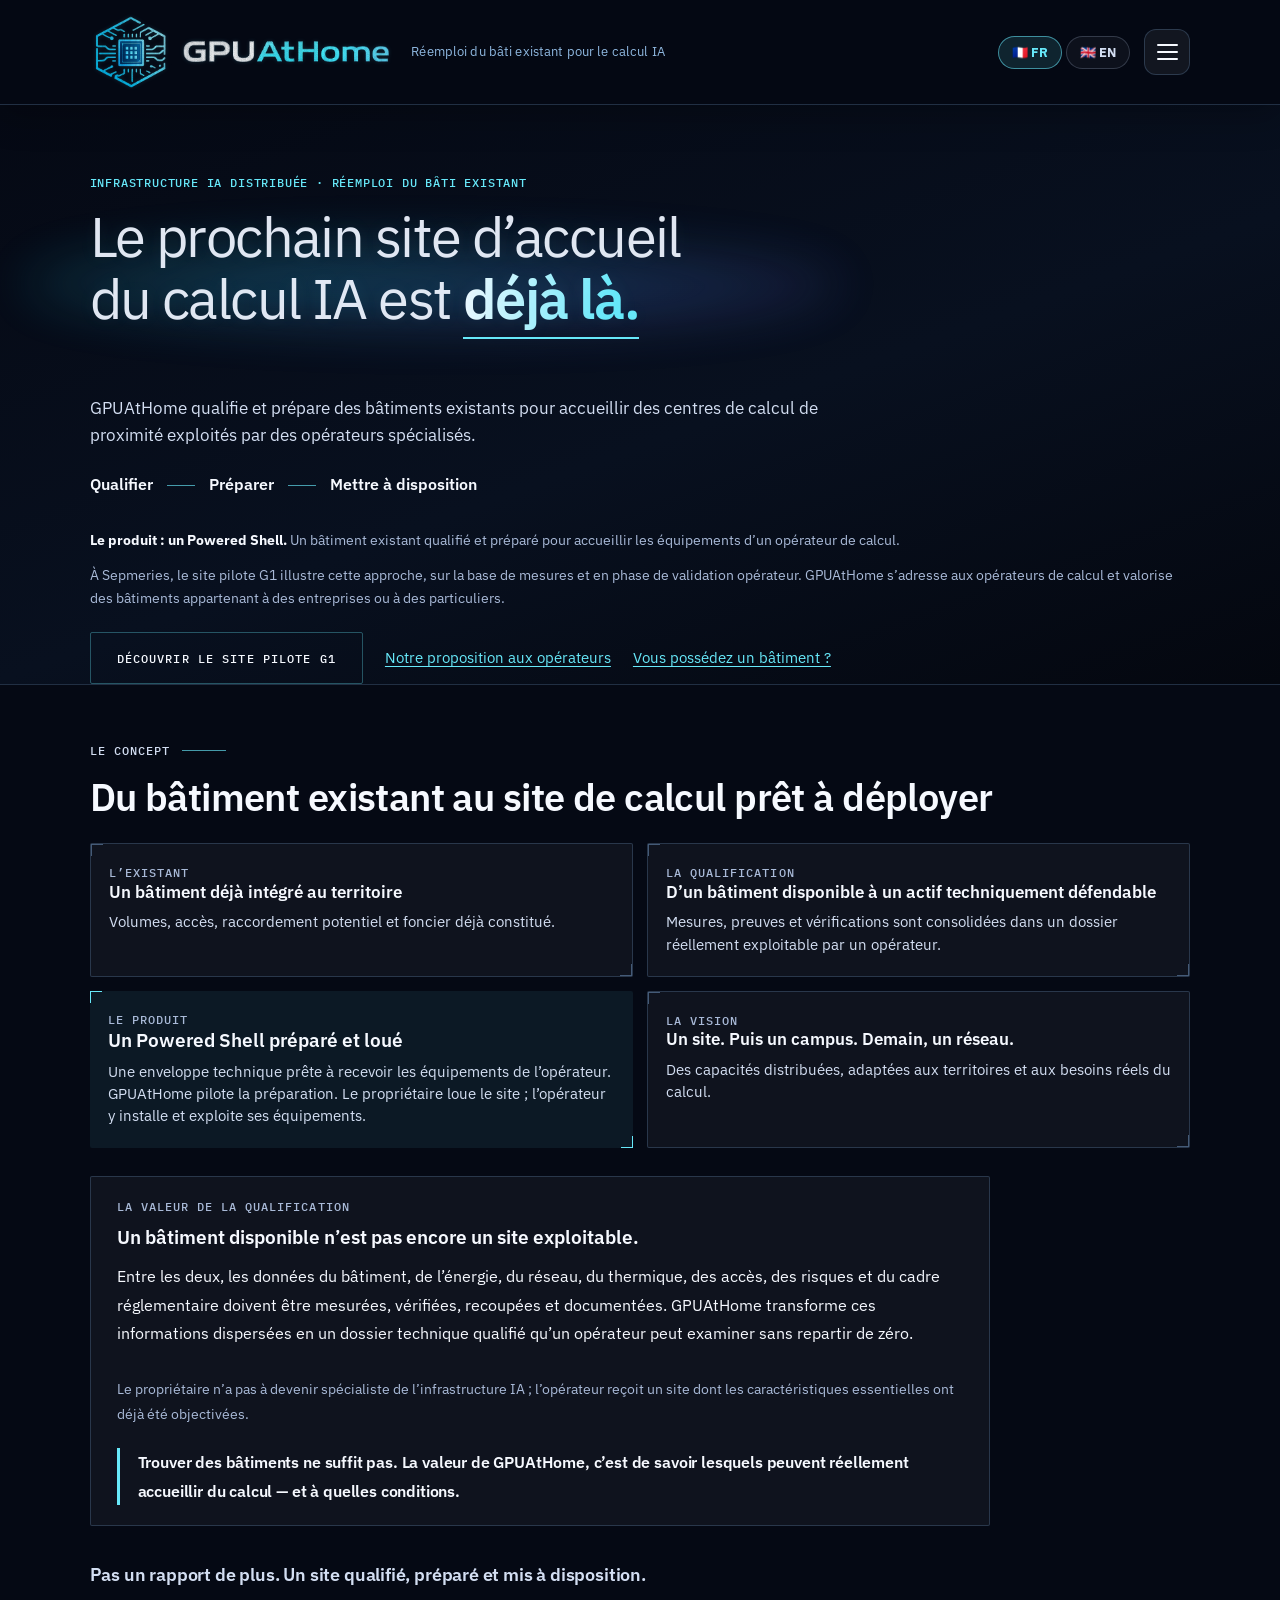
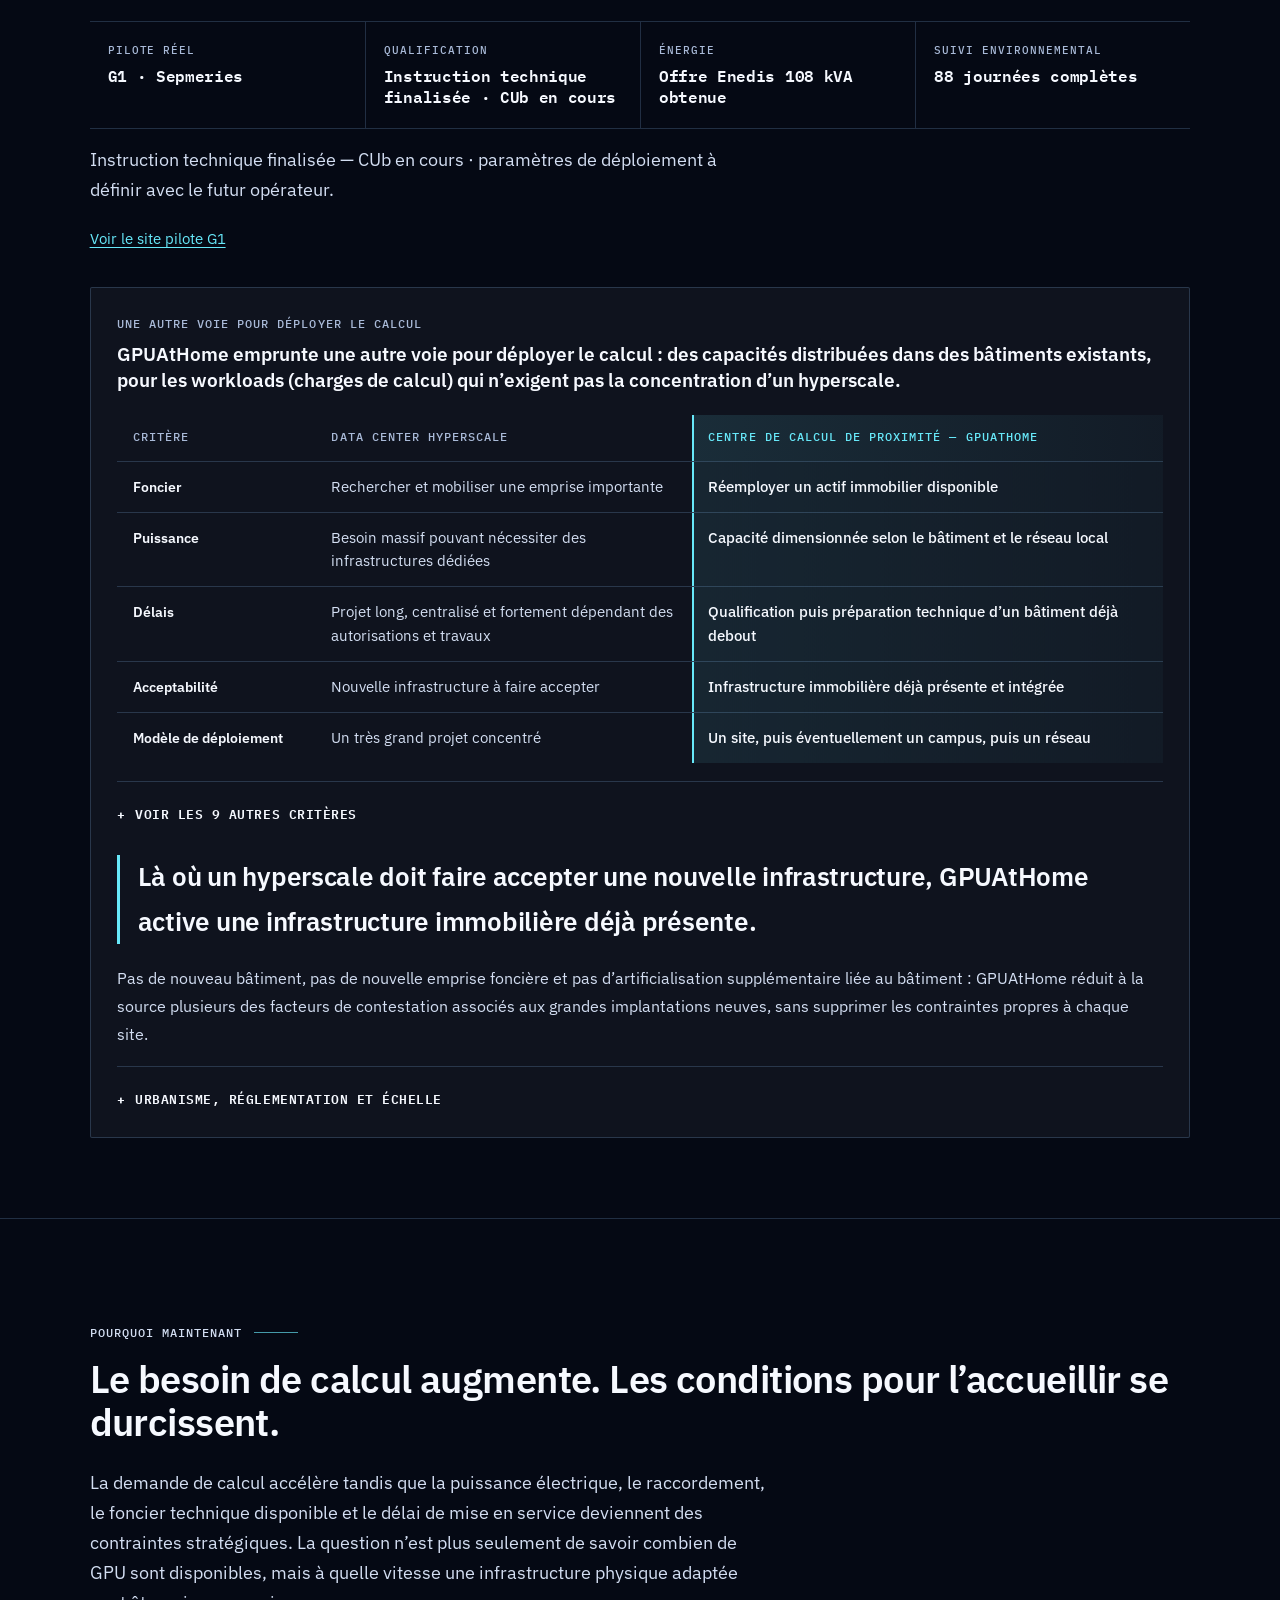
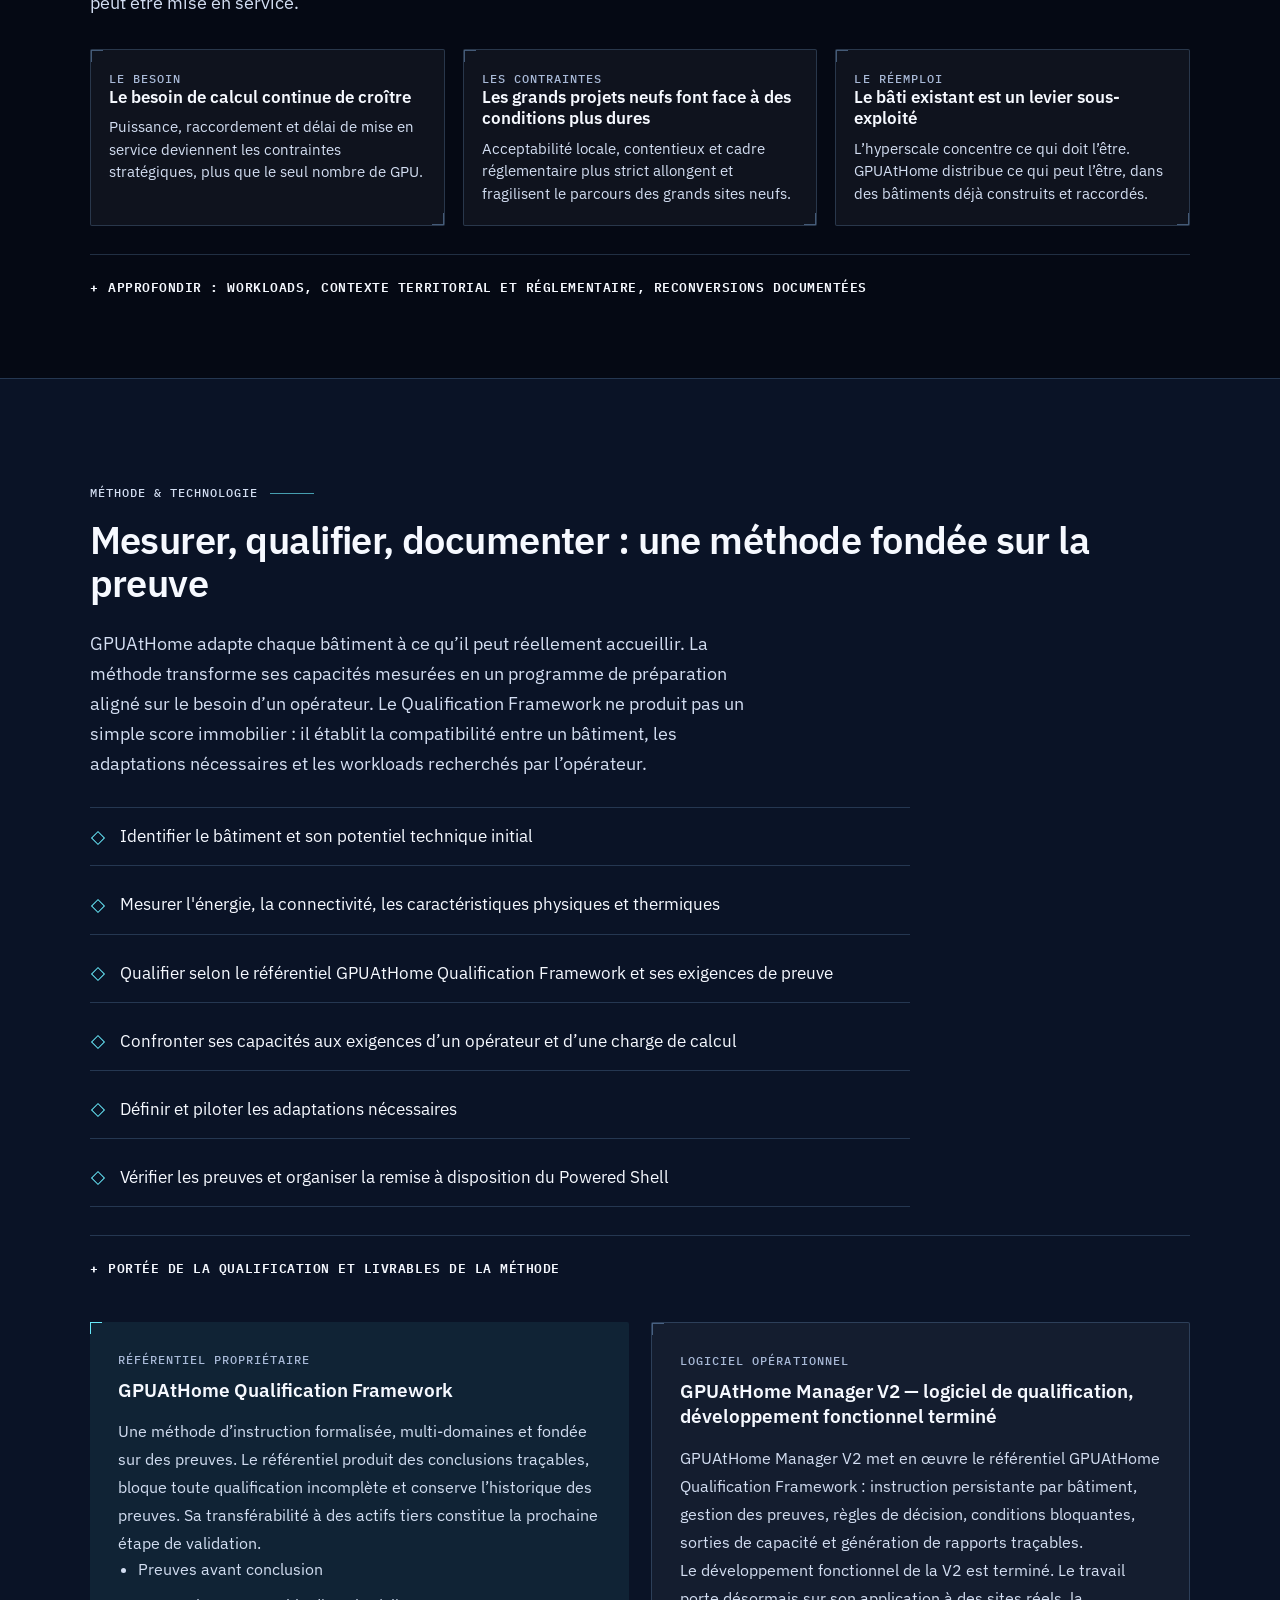
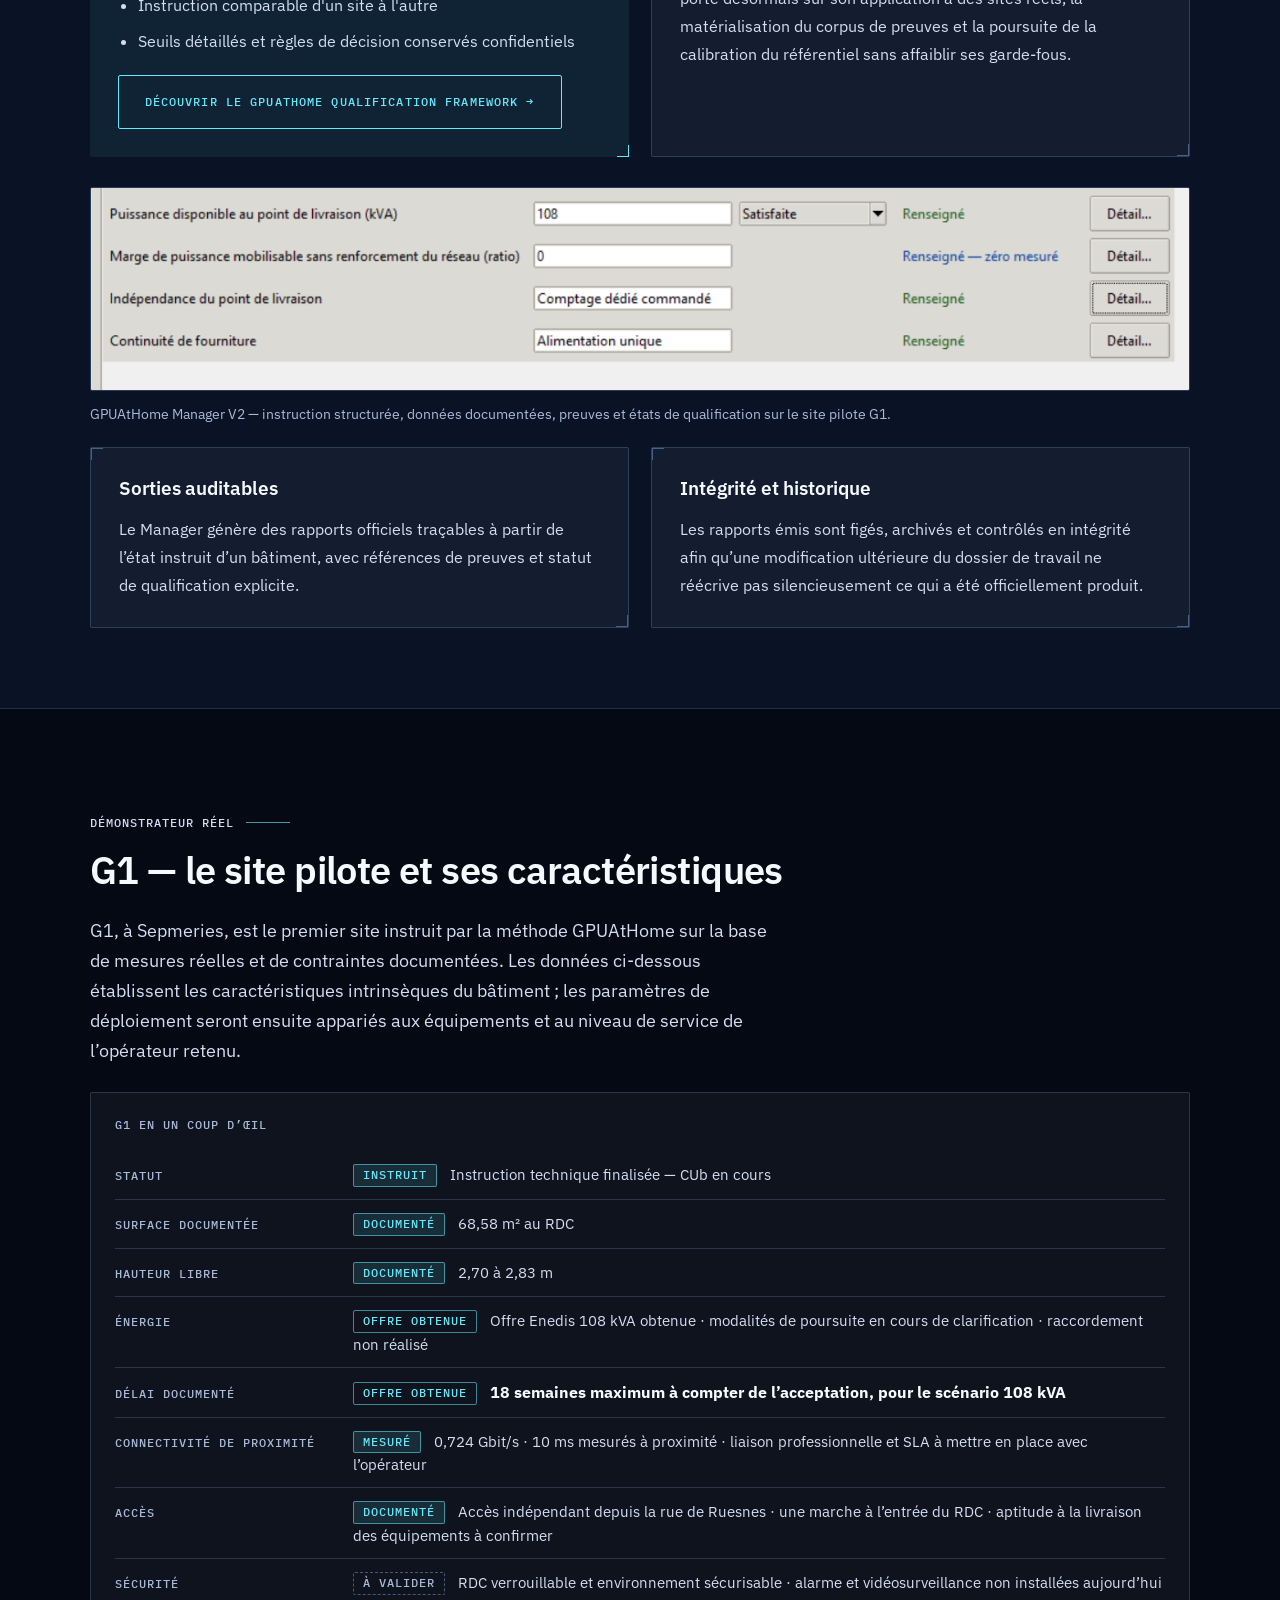
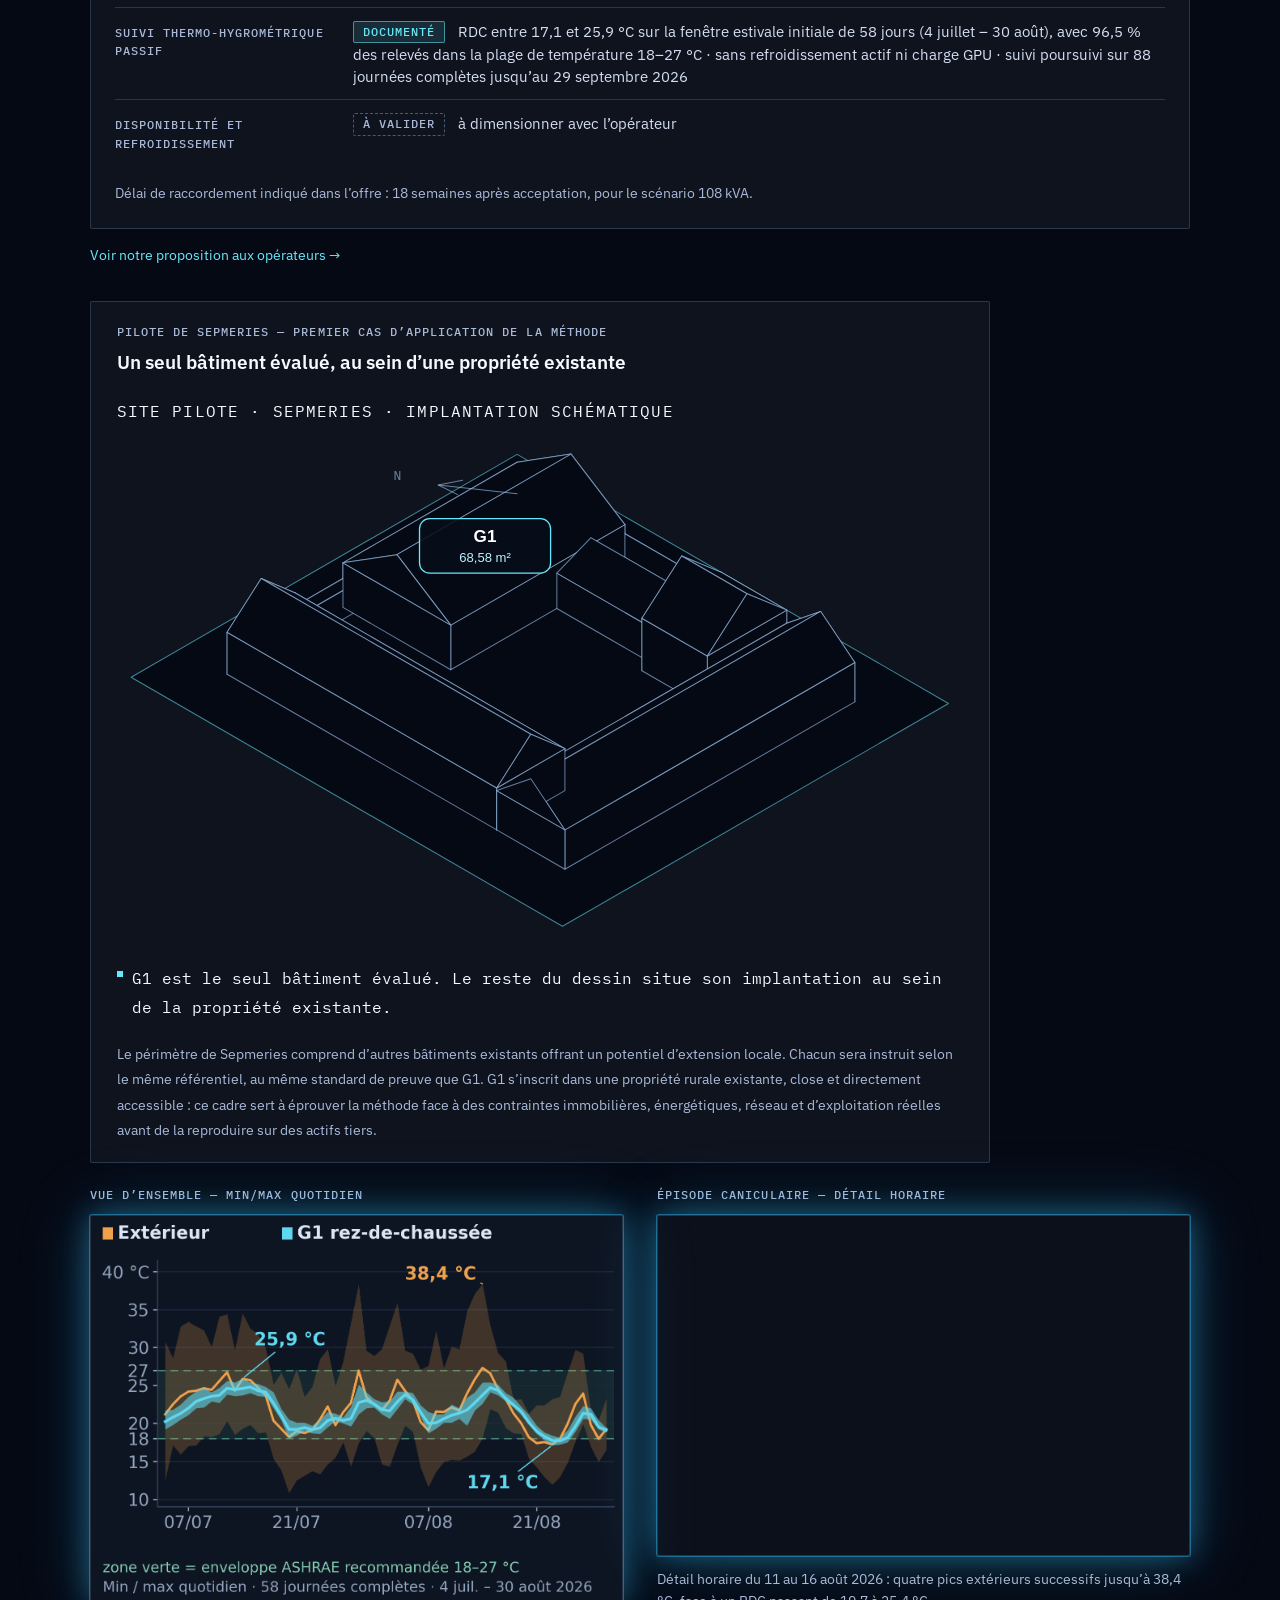
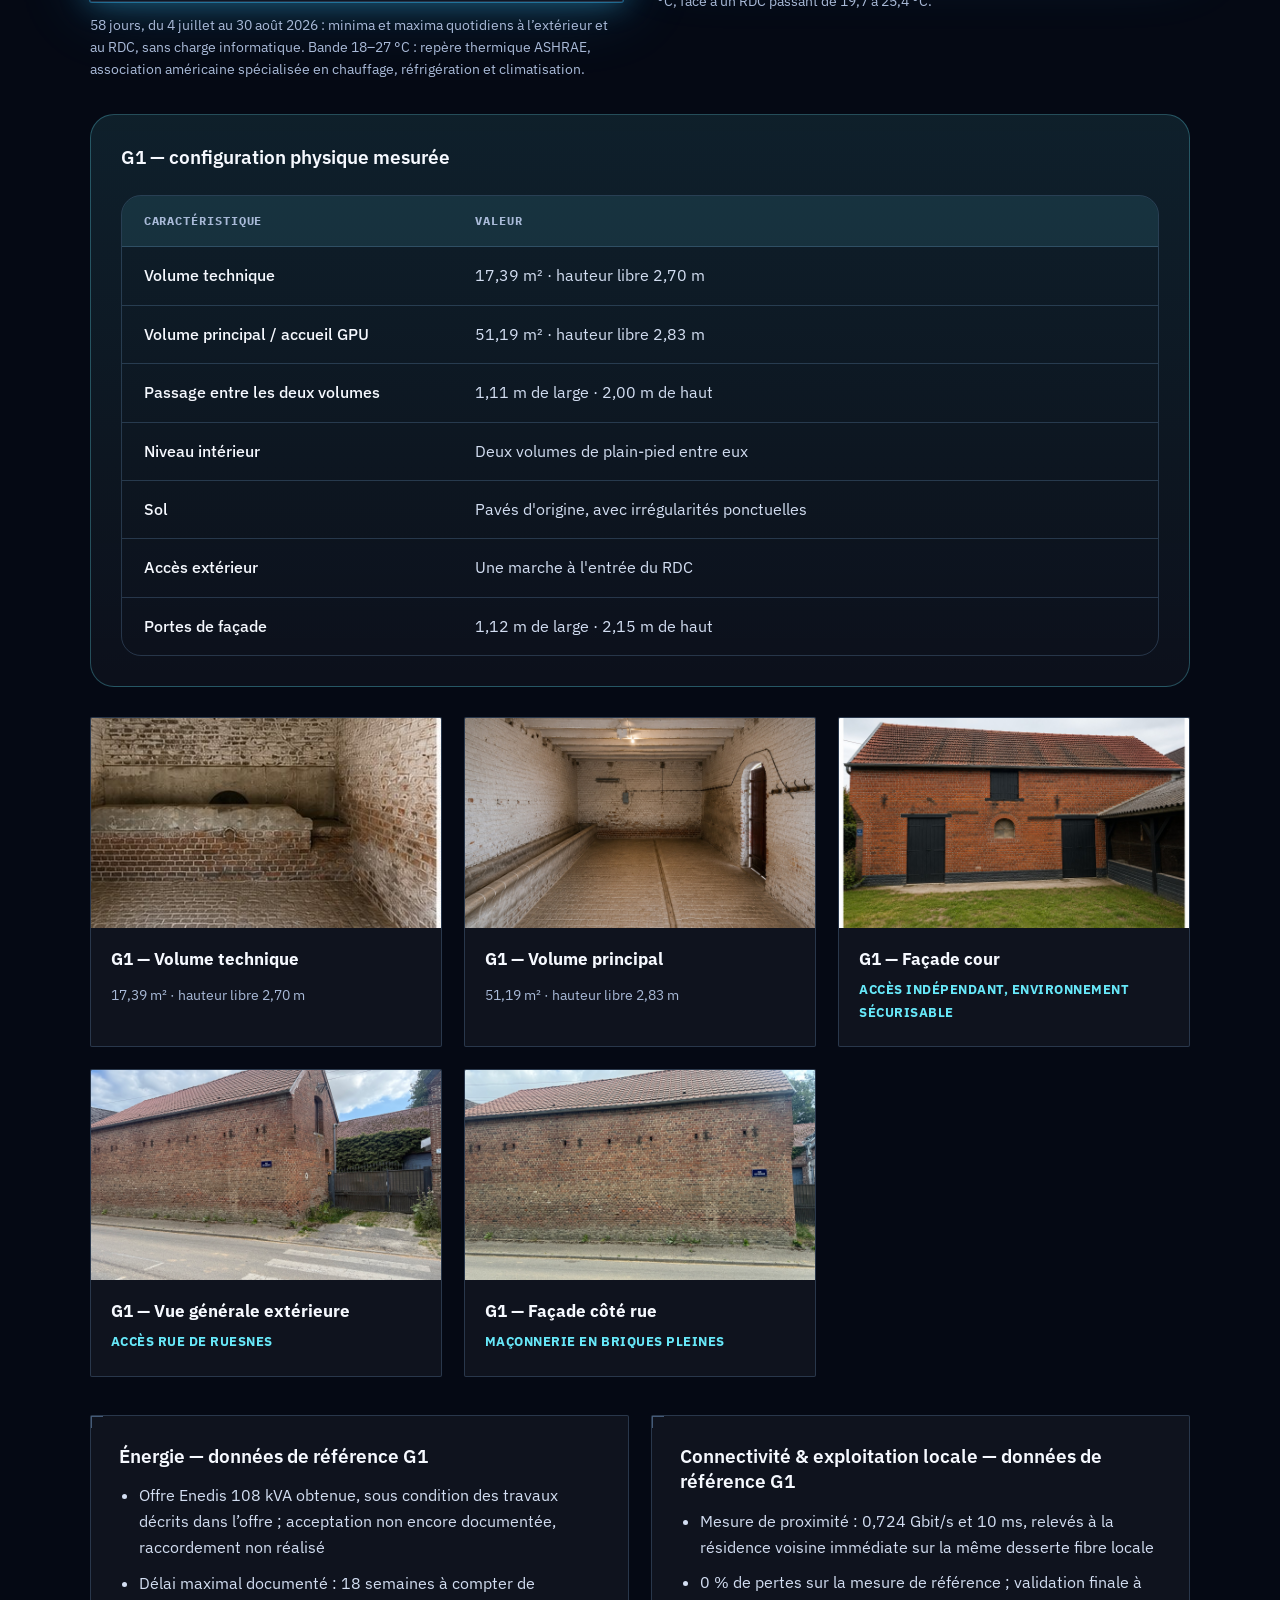
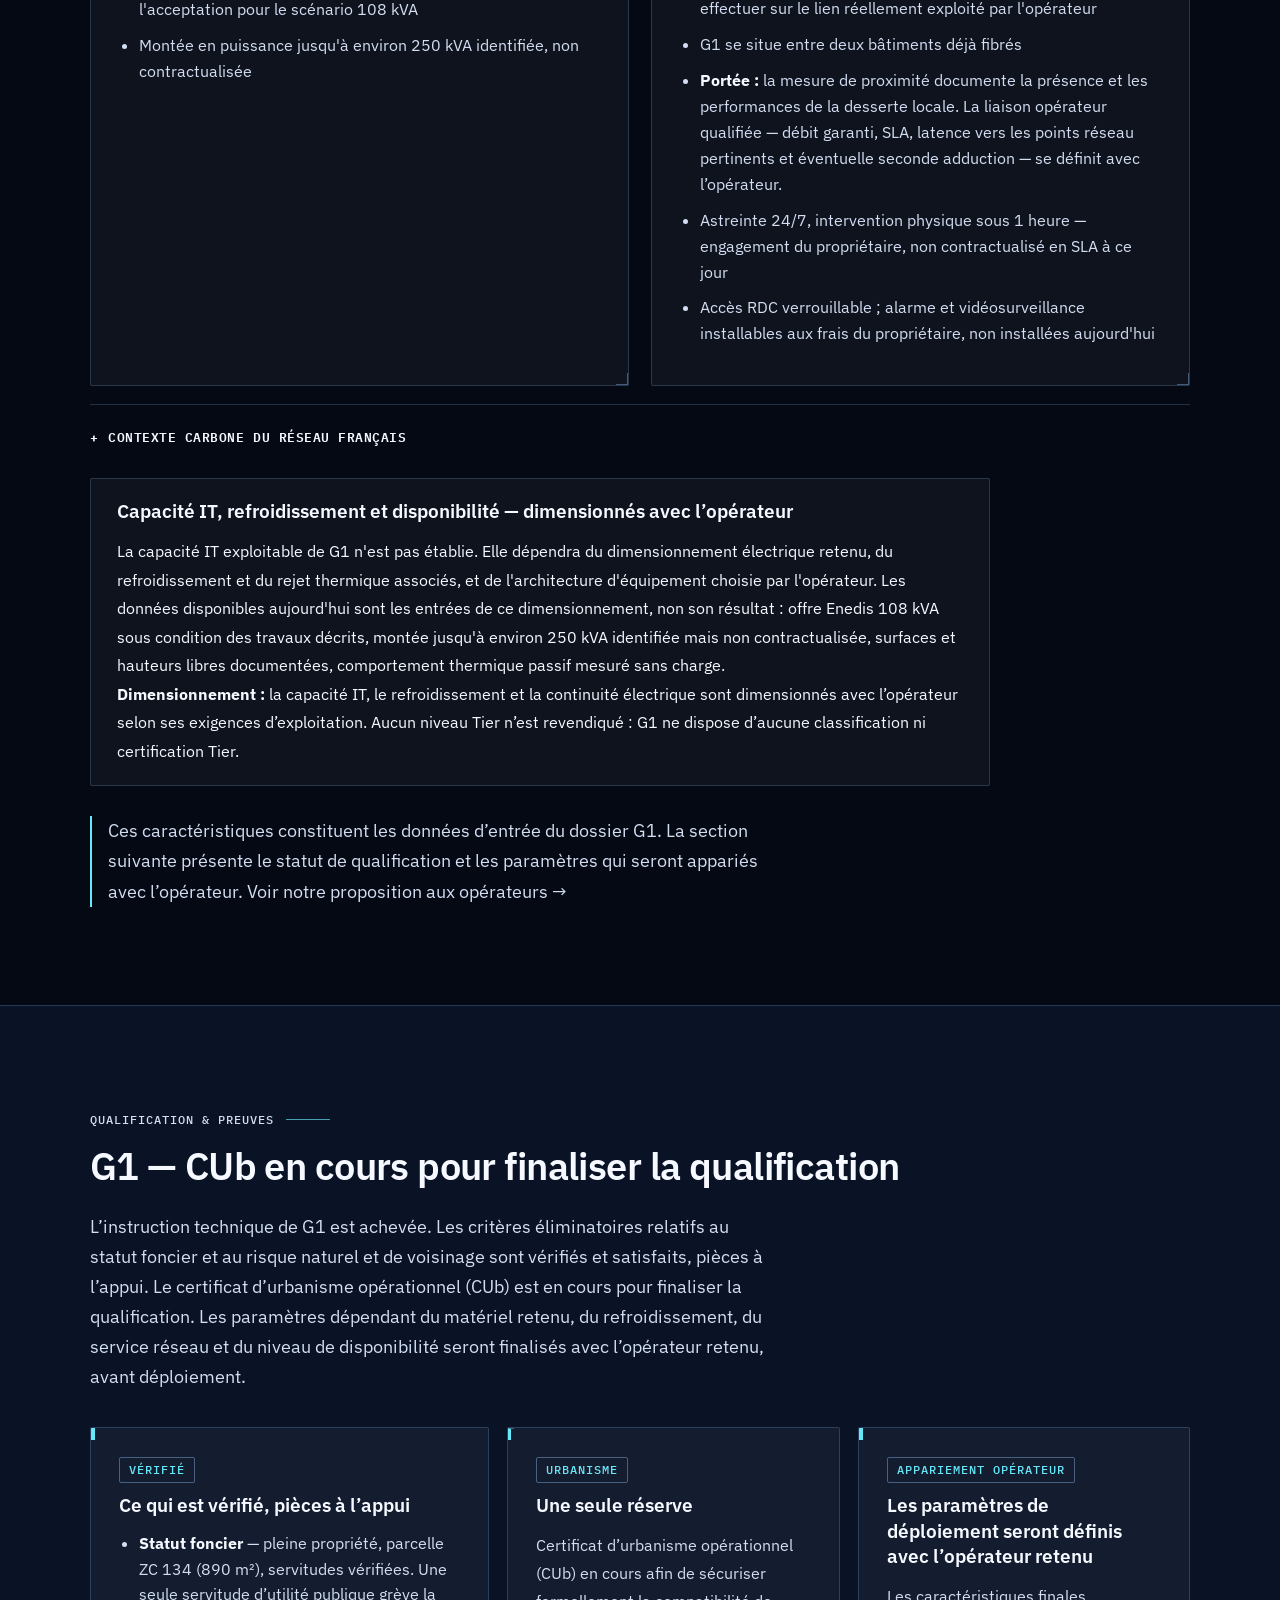
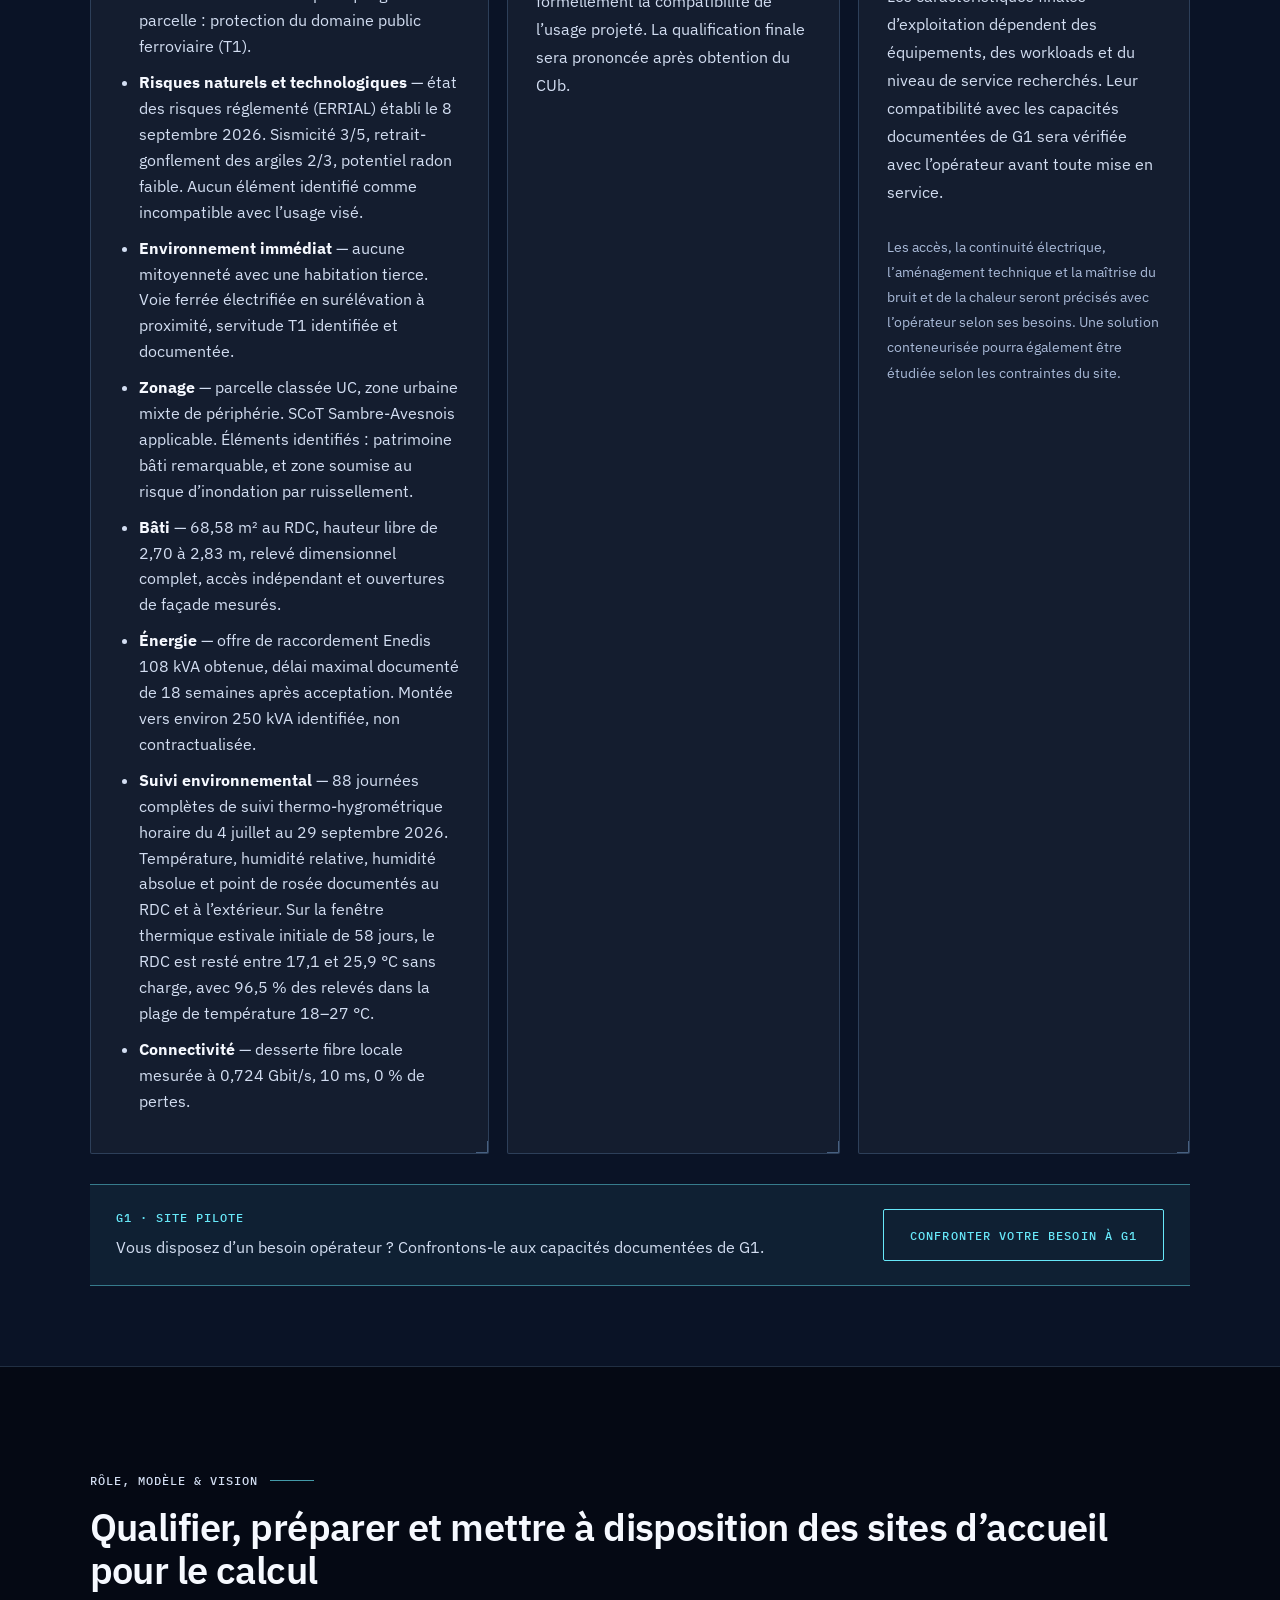
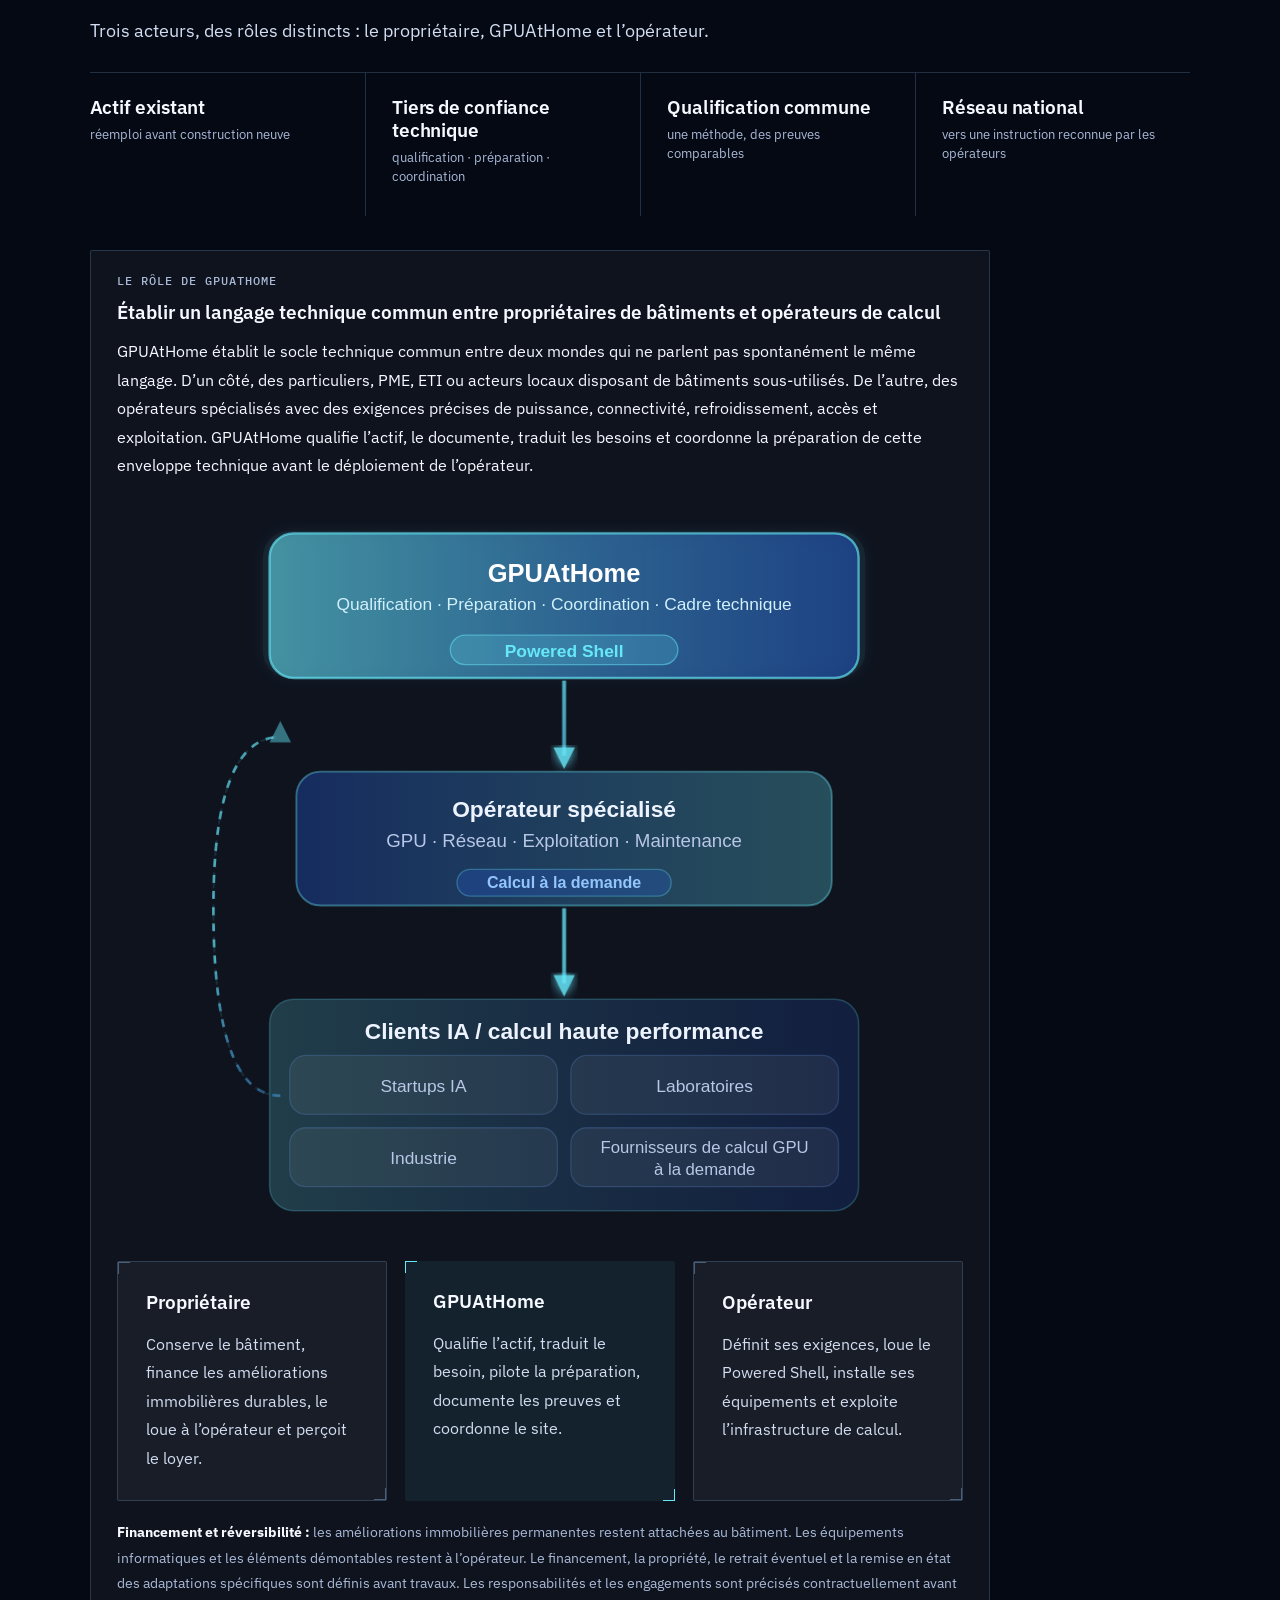
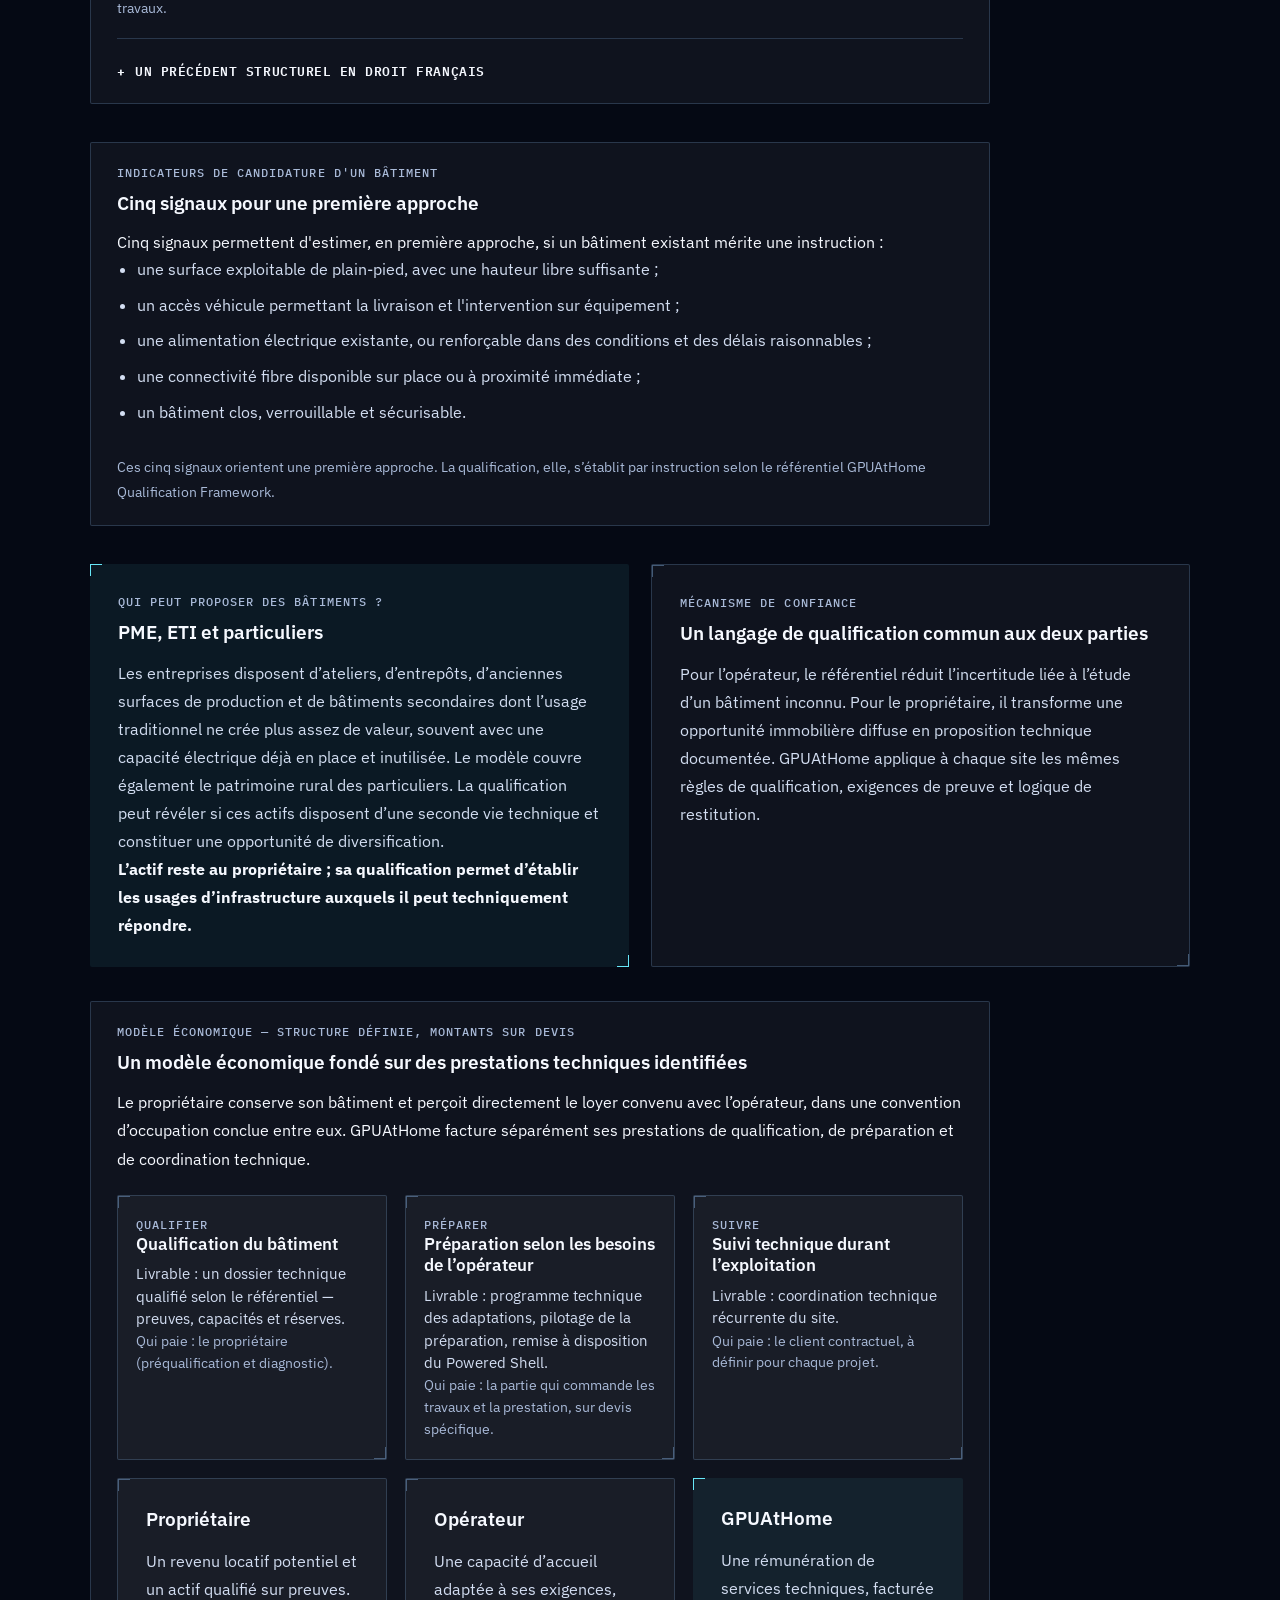
==== commit 088be956: "Add files via upload" ====
--- a/index.html
+++ b/index.html
@@ -1704,19 +1704,19 @@
 <strong>L’ambition de GPUAtHome dépasse Sepmeries.</strong> L’objectif est de constituer un réseau national de bâtiments existants instruits selon une même méthode, partout où puissance disponible, bâtiment et connectivité permettent un déploiement pertinent. À terme, l’ambition est que cette base d’instruction soit reconnue par les opérateurs comme un point de départ fiable, articulée aux référentiels d’infrastructure existants et aux avis de tiers qualifiés plutôt que substituée à eux.</p>
 <div class="stats reveal-item" style="margin-top:24px;">
 <div>
-<strong data-en="1. Reveal">1. Révéler</strong>
+<strong data-en="Reveal">Révéler</strong>
 <span data-en="technical capacity hidden in under-used buildings">la capacité technique cachée dans des bâtiments sous-utilisés</span>
 </div>
 <div>
-<strong data-en="2. Unify">2. Unifier</strong>
+<strong data-en="Unify">Unifier</strong>
 <span data-en="assessment from one site to another, on a basis explicitly linked to existing infrastructure frameworks">l’instruction d’un site à l’autre, sur une base explicitement rattachée aux référentiels existants</span>
 </div>
 <div>
-<strong data-en="3. Activate —">3. Activer —</strong>
+<strong data-en="Activate">Activer</strong>
 <span data-en="test qualified assets against the real requirements of operators and workloads">confronter les actifs qualifiés aux exigences réelles des opérateurs et des charges de calcul</span>
 </div>
 <div>
-<strong data-en="4. Scale">4. Changer d’échelle</strong>
+<strong data-en="Scale">Changer d’échelle</strong>
 <span data-en="progressively build a portfolio across France wherever power, buildings and connectivity align">constituer progressivement un portefeuille à l’échelle nationale, là où puissance, bâtiment et connectivité s’alignent</span>
 </div>
 </div>
--- a/theme-unify.css
+++ b/theme-unify.css
@@ -358,3 +358,31 @@
   html body .sig-grid { grid-template-columns: 1fr; gap: 24px; }
   html body .sig-trace { width: 110px; }
 }
+
+/* ---------- 11. Bande « Révéler · Unifier · Activer · Changer d'échelle » --
+   Ce sont des intitulés rédactionnels, pas des valeurs mesurées : ils passent
+   en Plex Sans (le mono est réservé aux chiffres), sans numérotation. */
+html body .stats strong:not(.metric) {
+  font-family: var(--font-body);
+  font-weight: 600;
+  font-size: 1.25rem;
+  letter-spacing: -0.005em;
+  line-height: 1.25;
+  white-space: normal;
+  color: var(--text);
+}
+html body .stats span { color: var(--muted); }
+html body .stats div { border-top: 2px solid transparent; }
+html body .stats div:hover { border-top-color: var(--cyan); }
+html body .stats div { justify-content: flex-start; }
+
+/* Bande de cotation du hero : intitulés rédactionnels -> Plex Sans, pas de mono */
+html body .hero-cotation .cot strong {
+  font-family: var(--font-body);
+  font-weight: 600;
+  font-size: clamp(1.05rem, 1.5vw, 1.25rem);
+  letter-spacing: -0.005em;
+  white-space: normal;
+  color: var(--text);
+}
+html body .hero-cotation .cot span { color: var(--muted-2); }
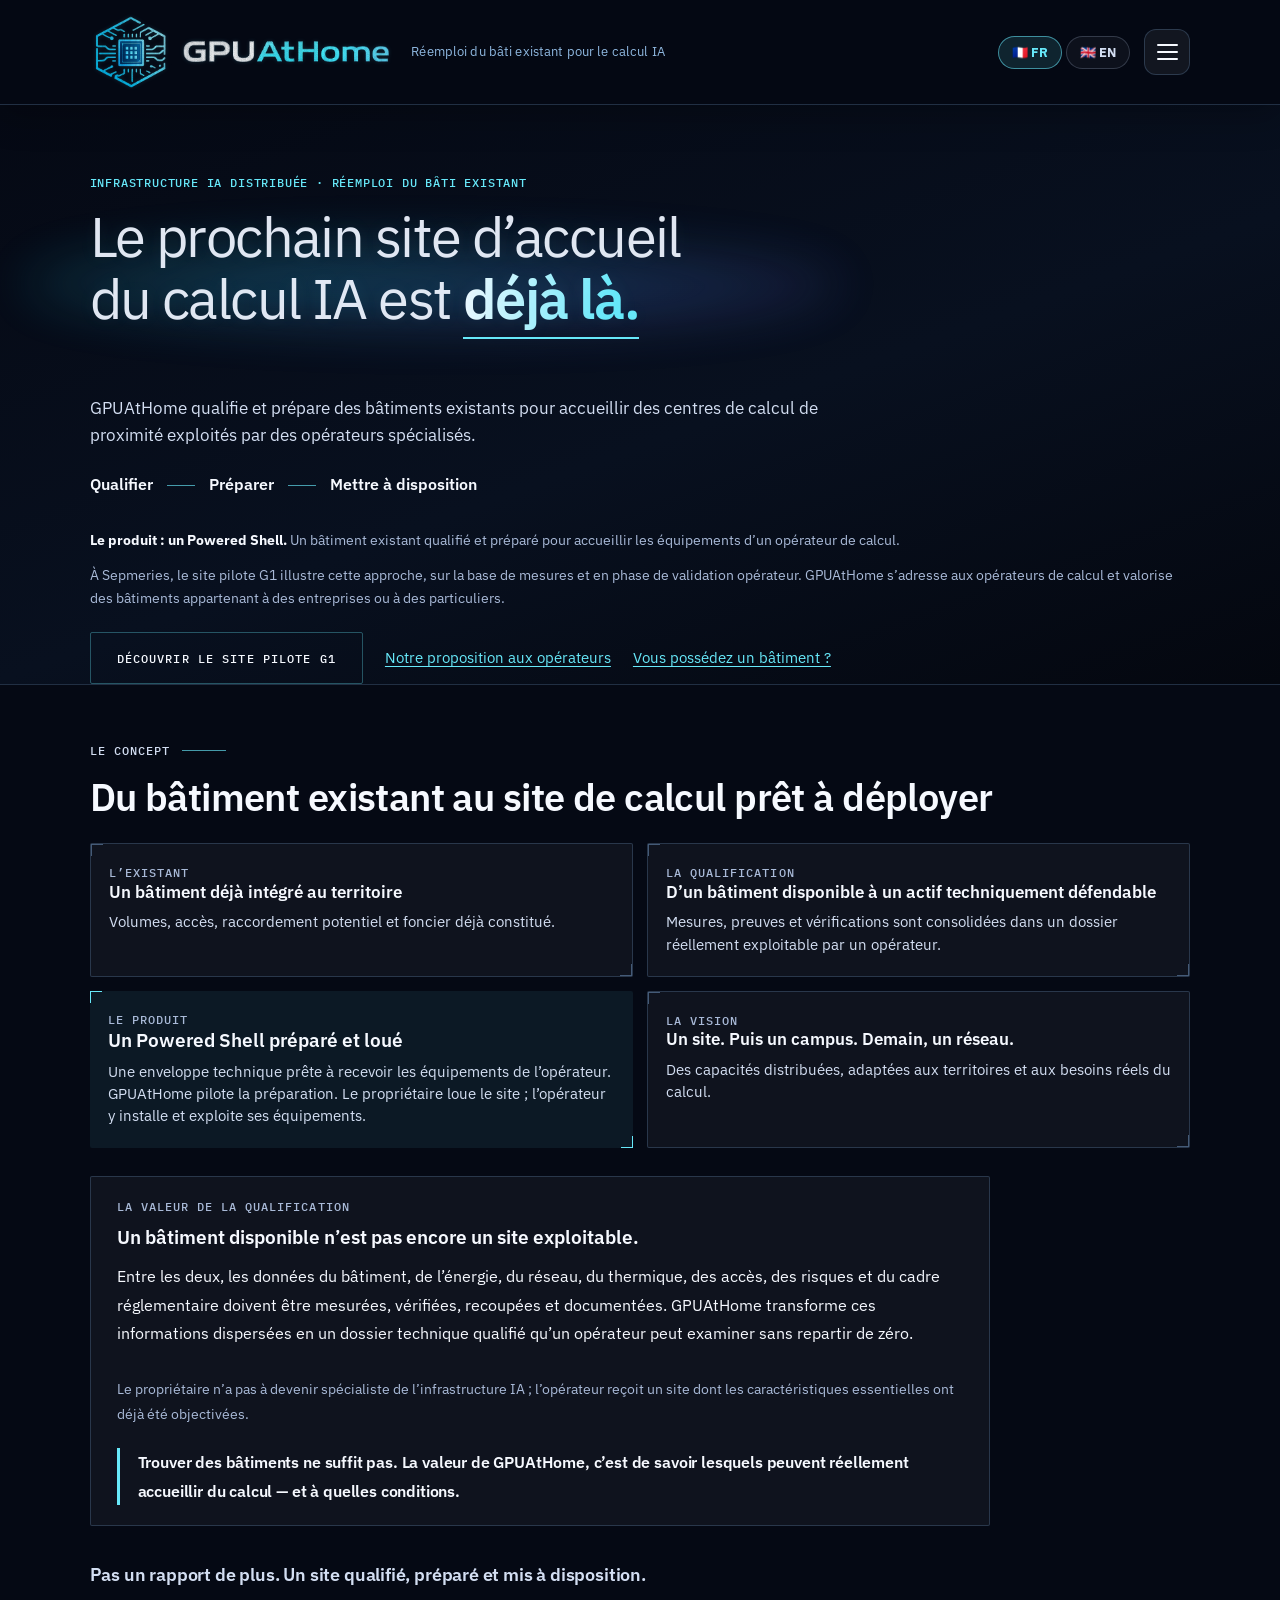
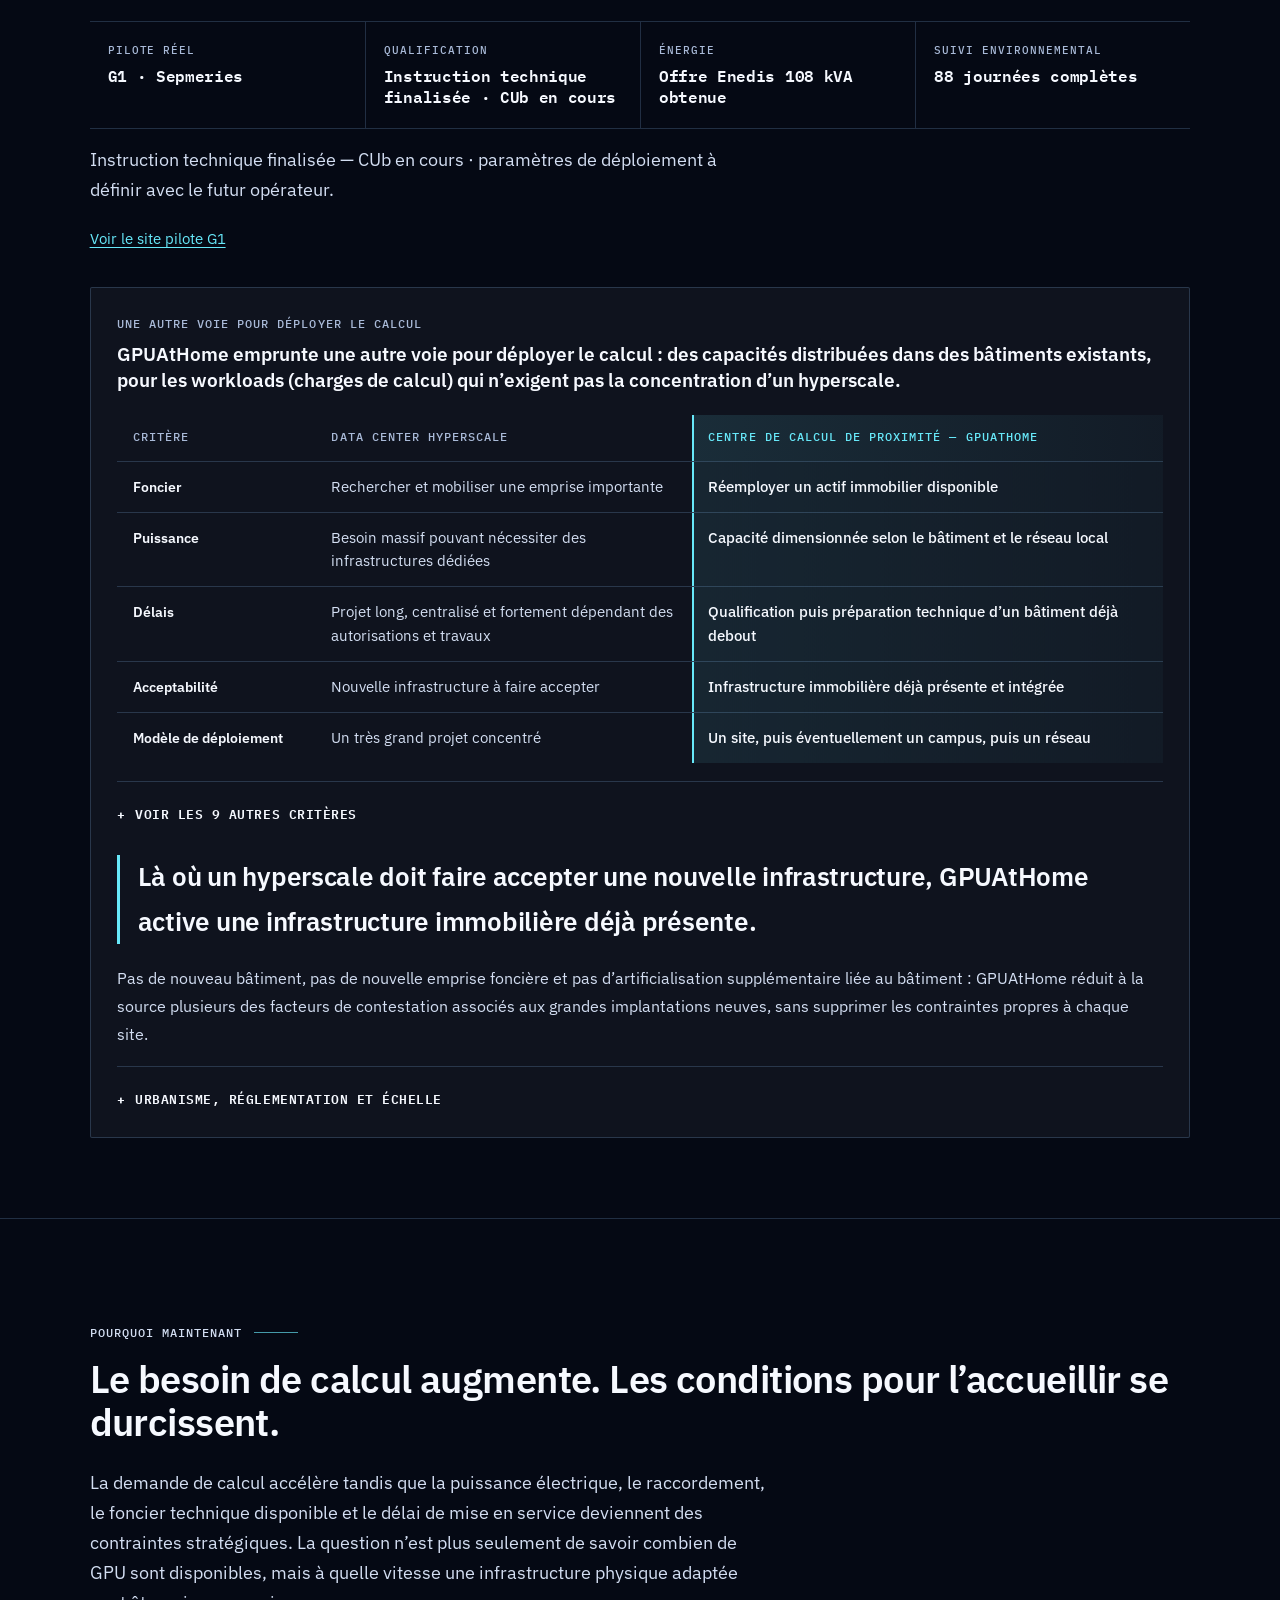
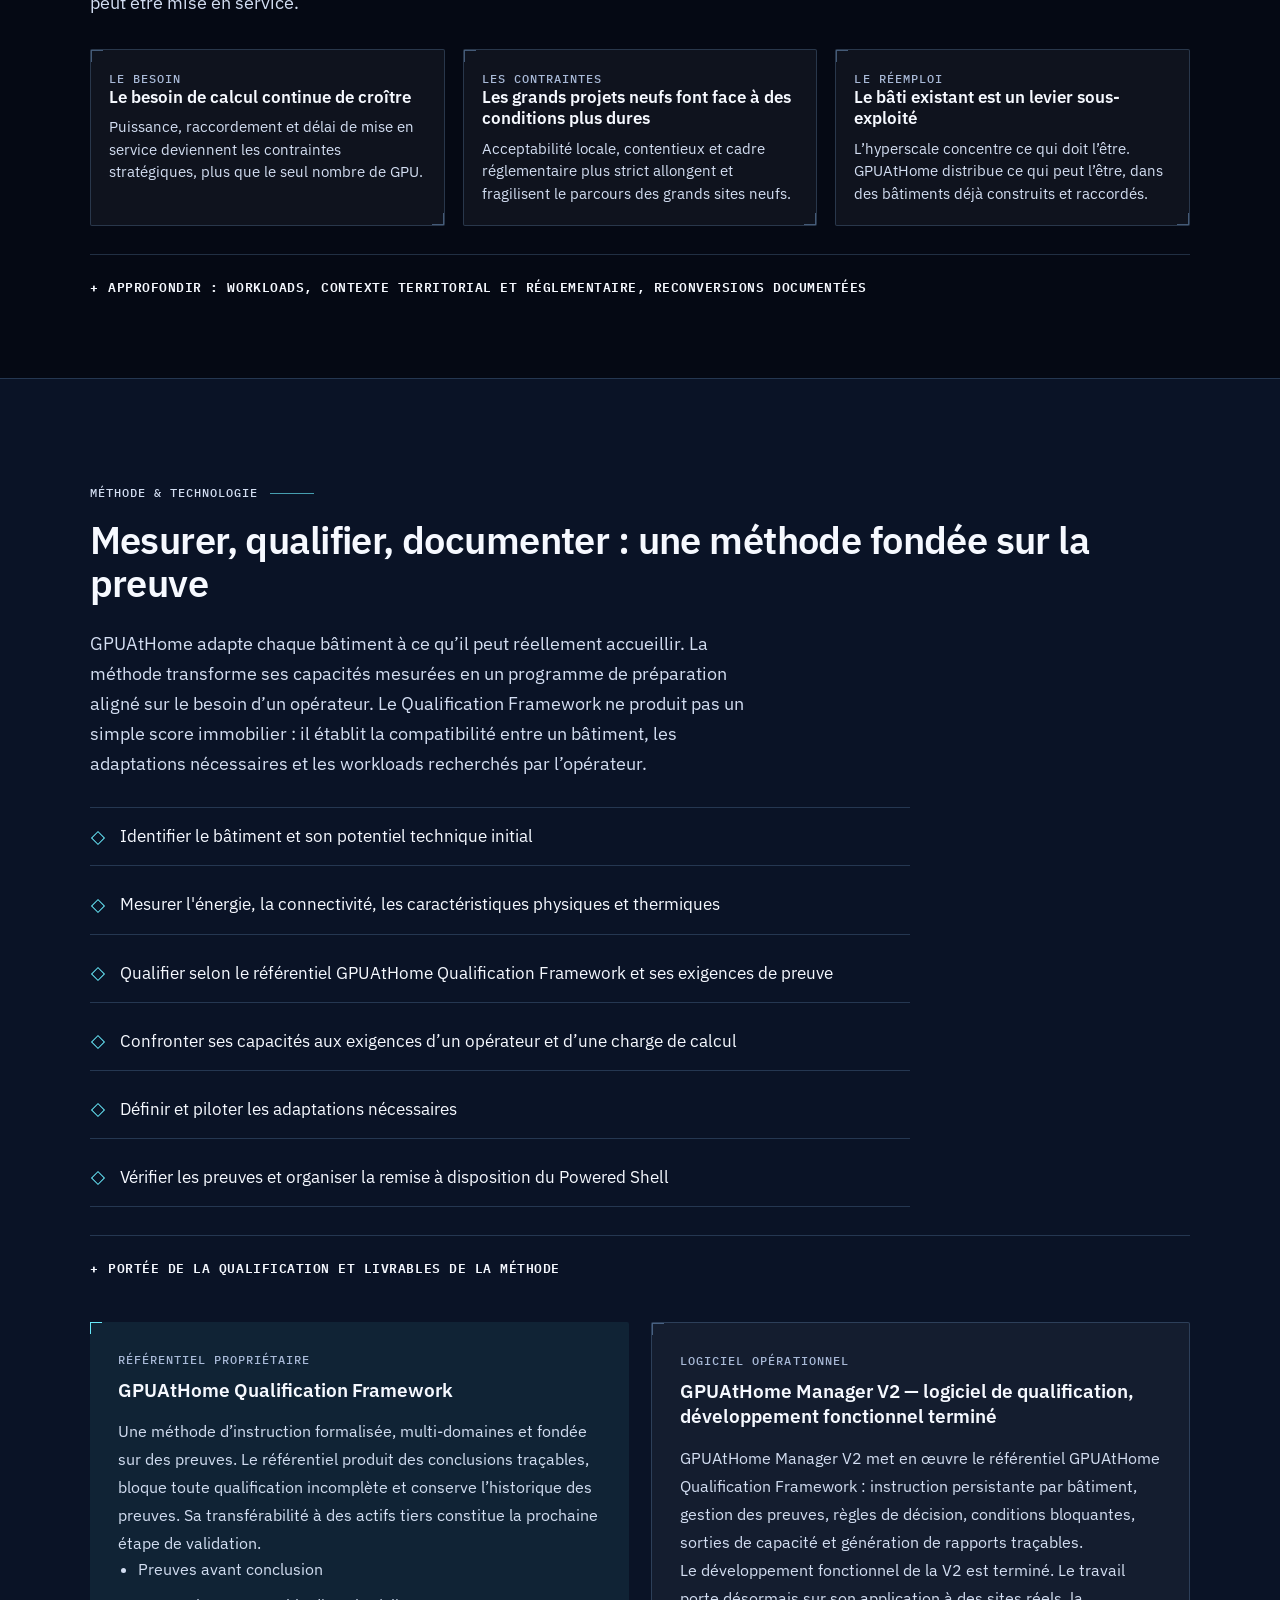
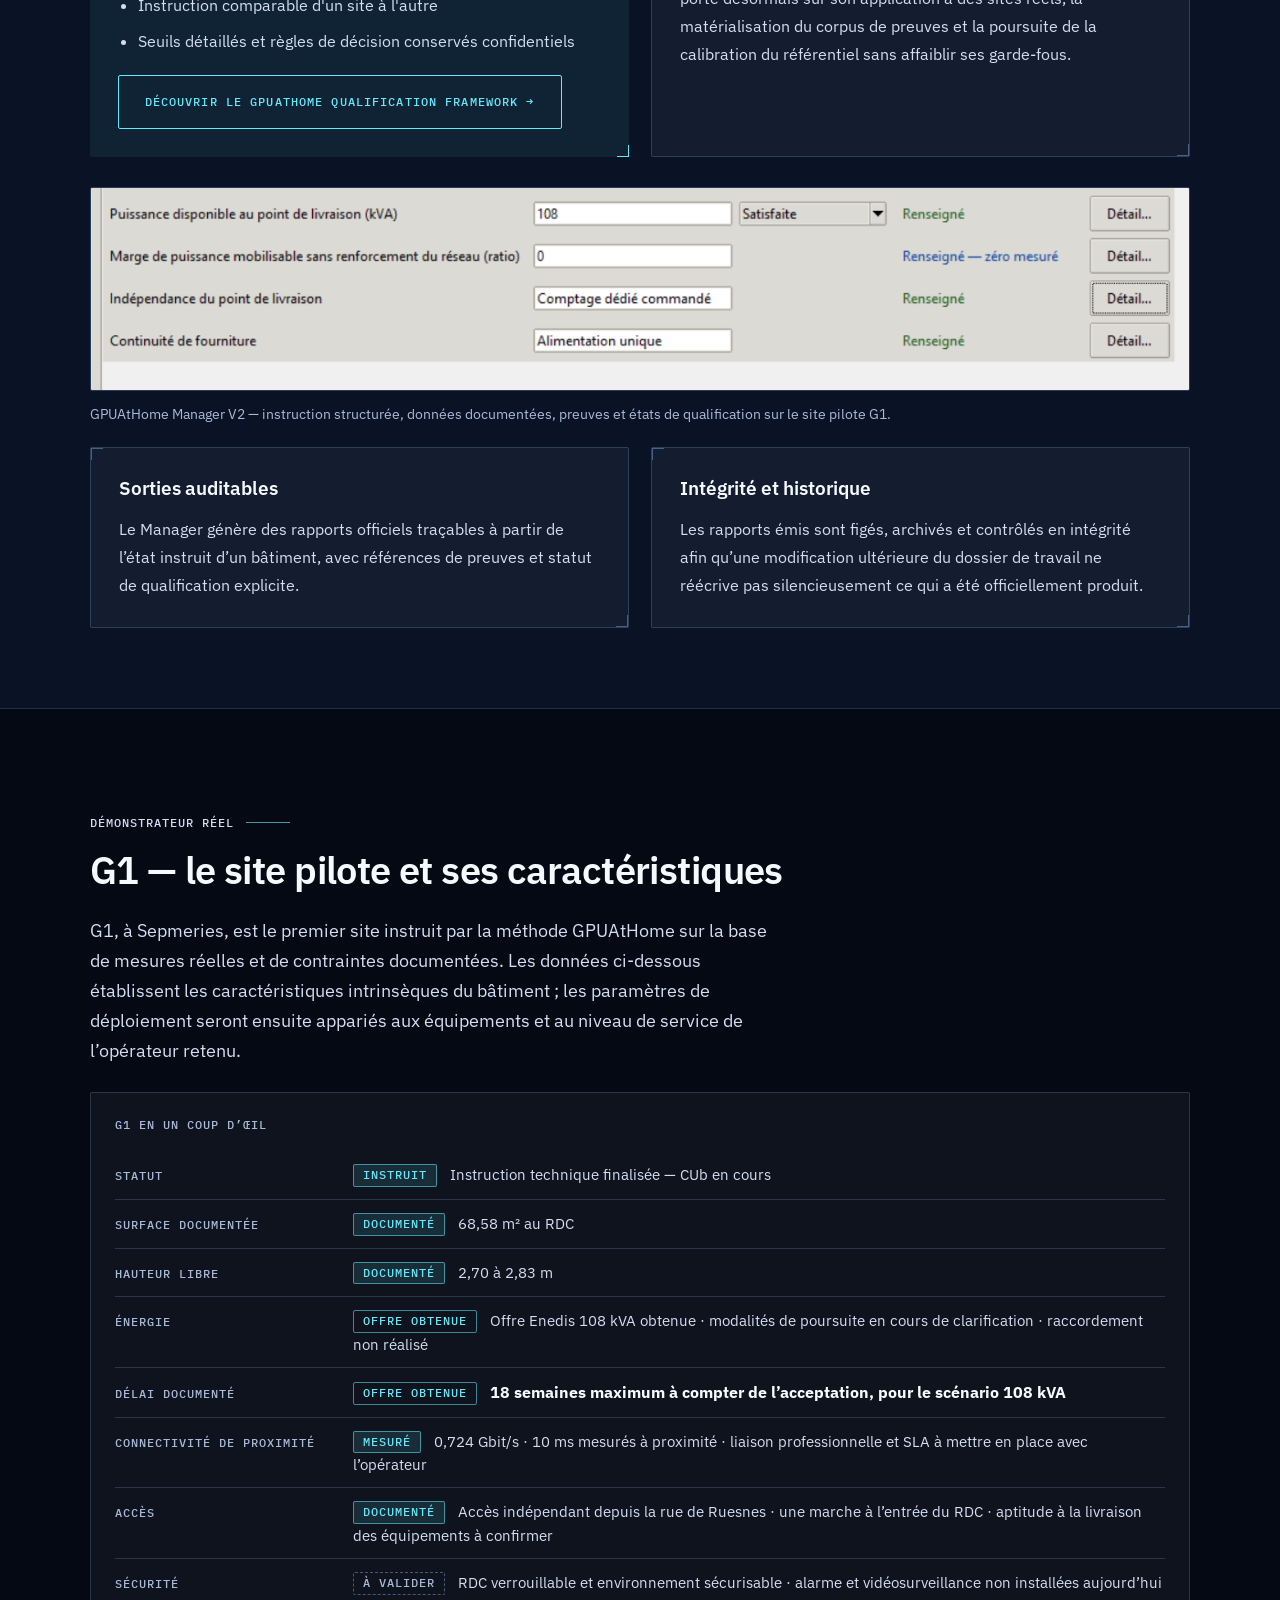
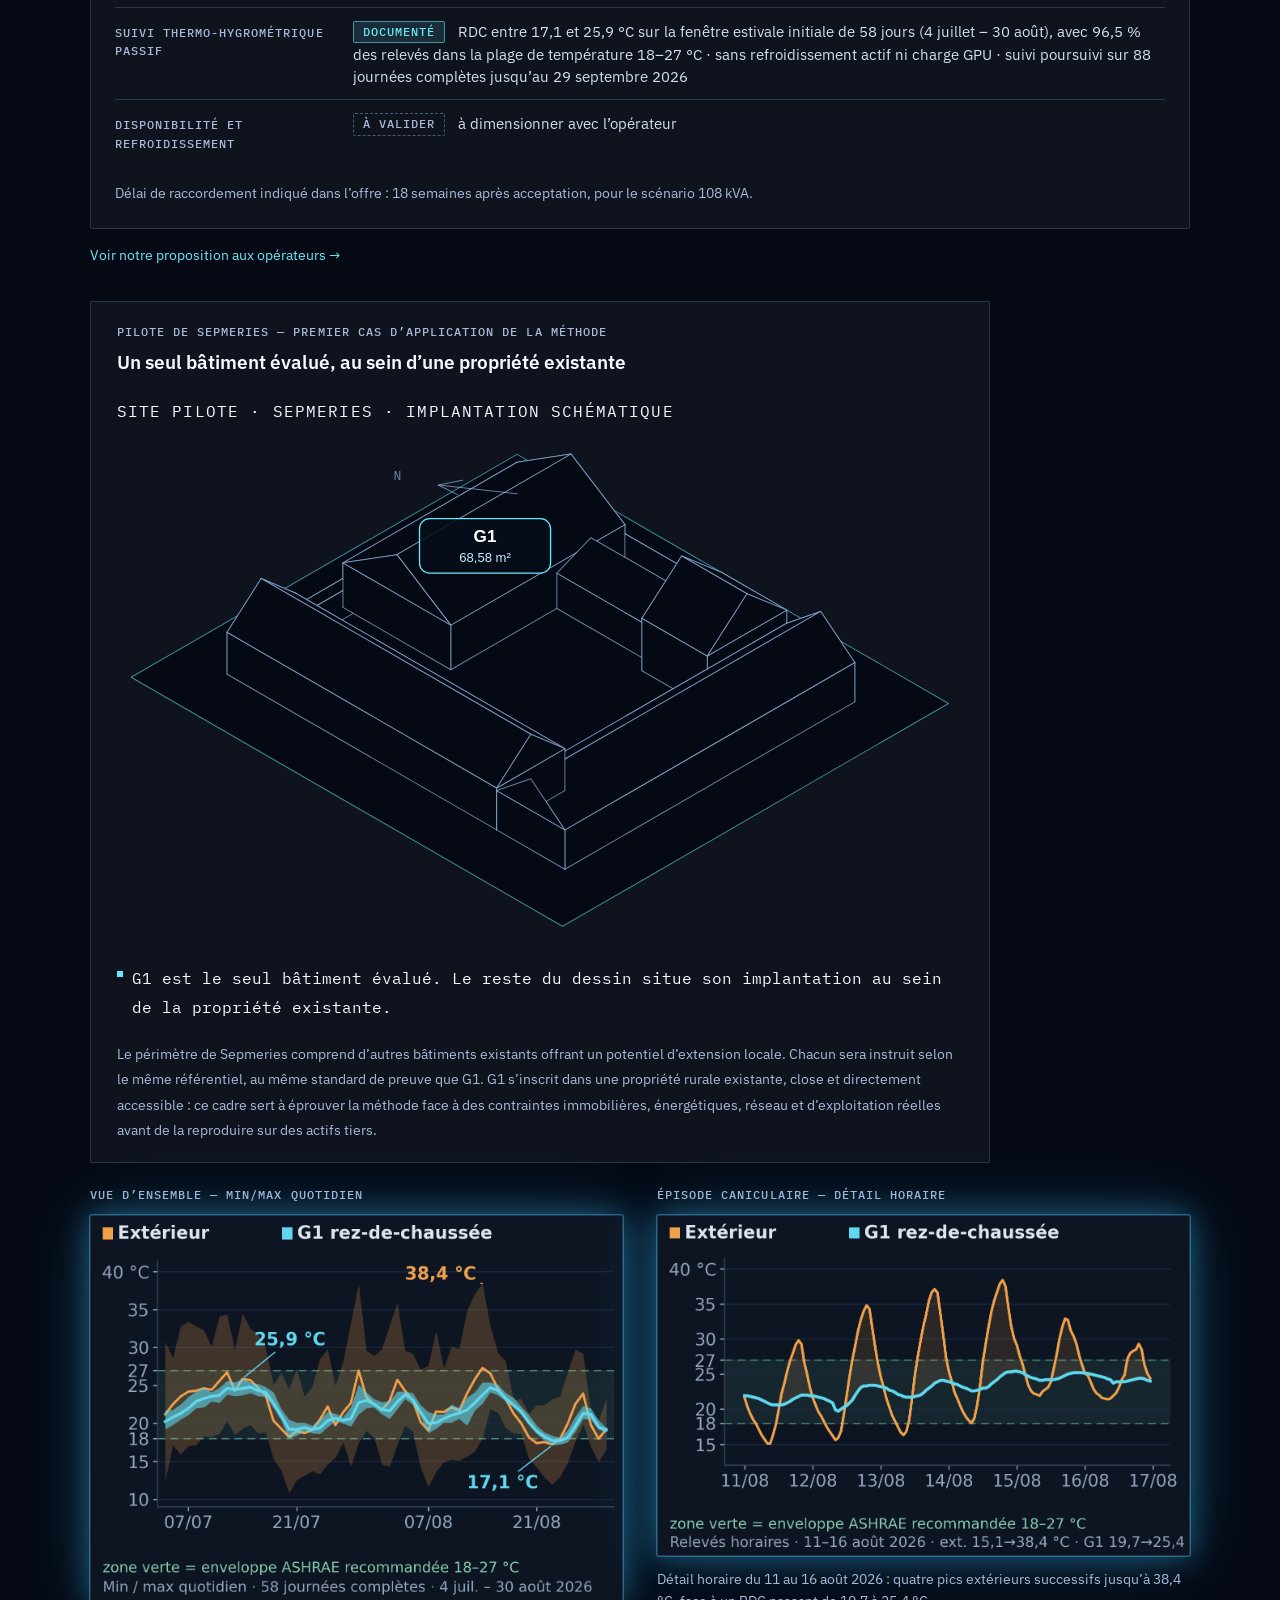
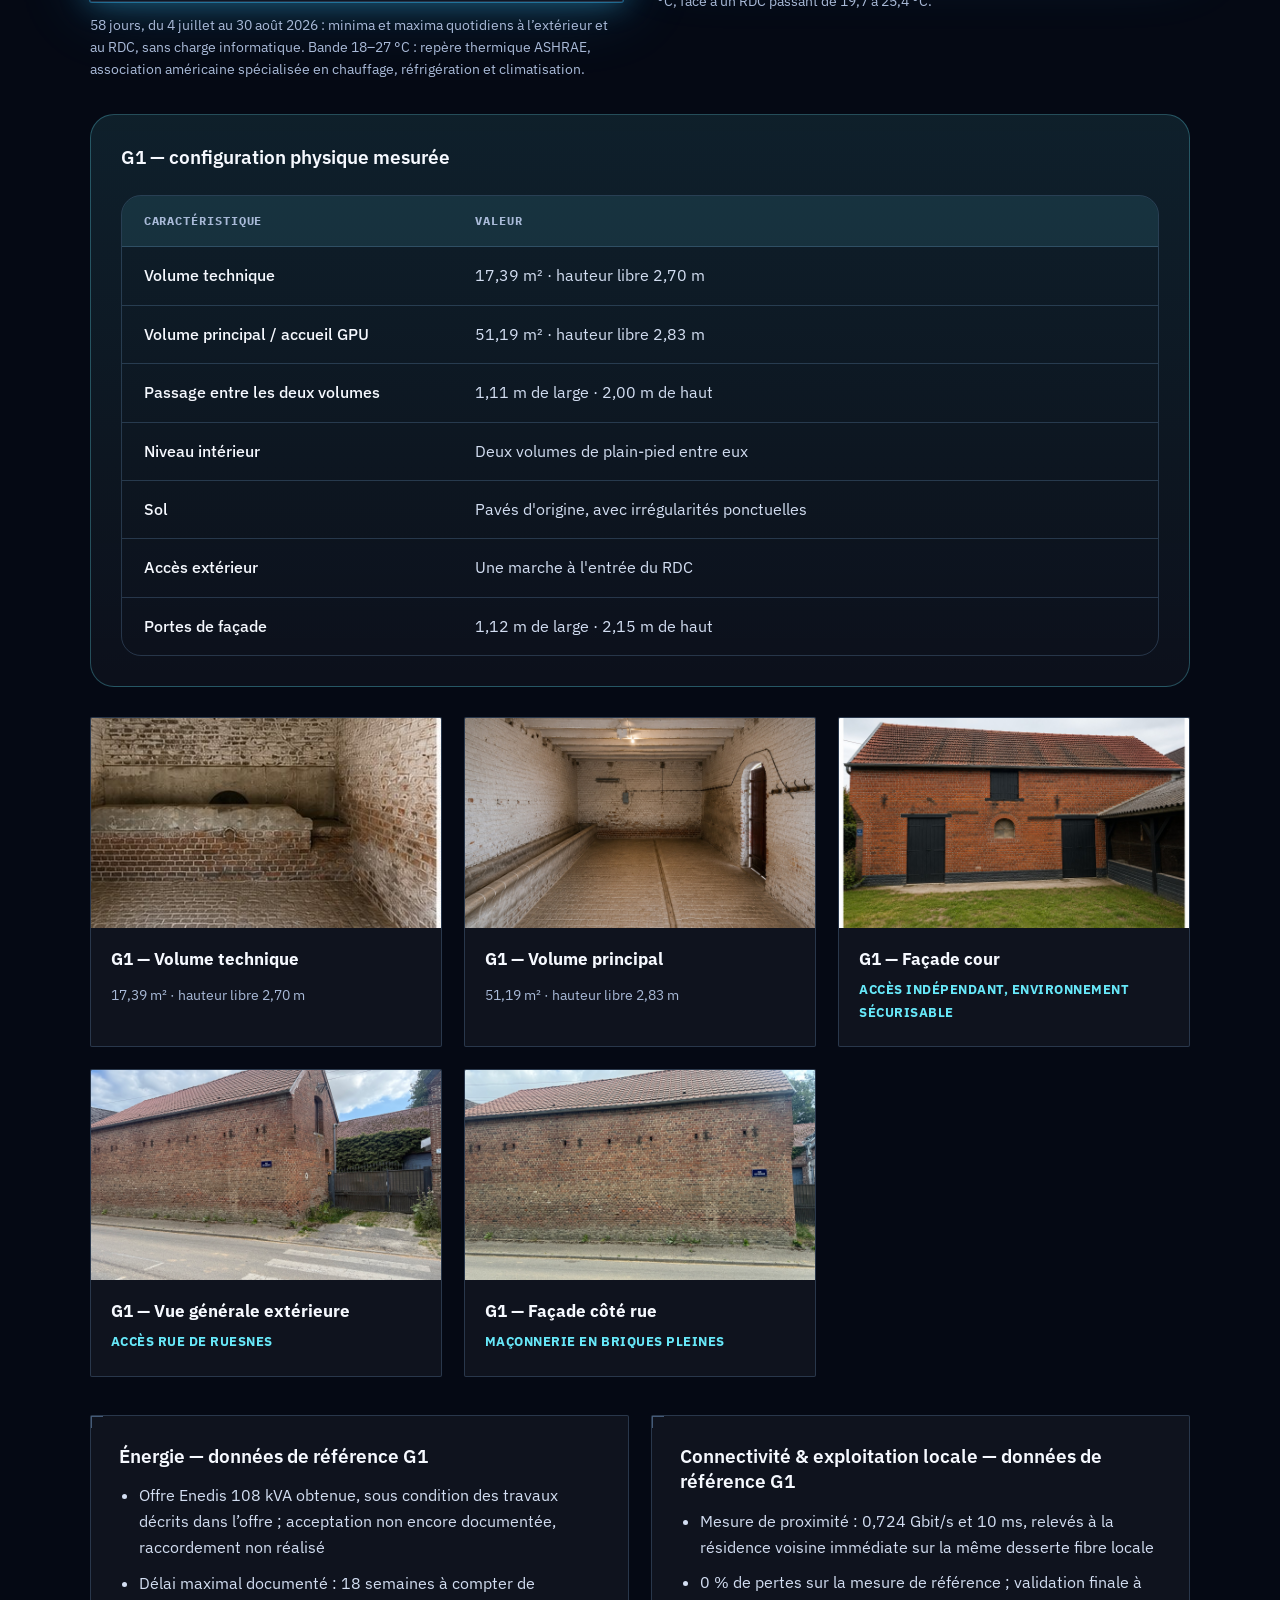
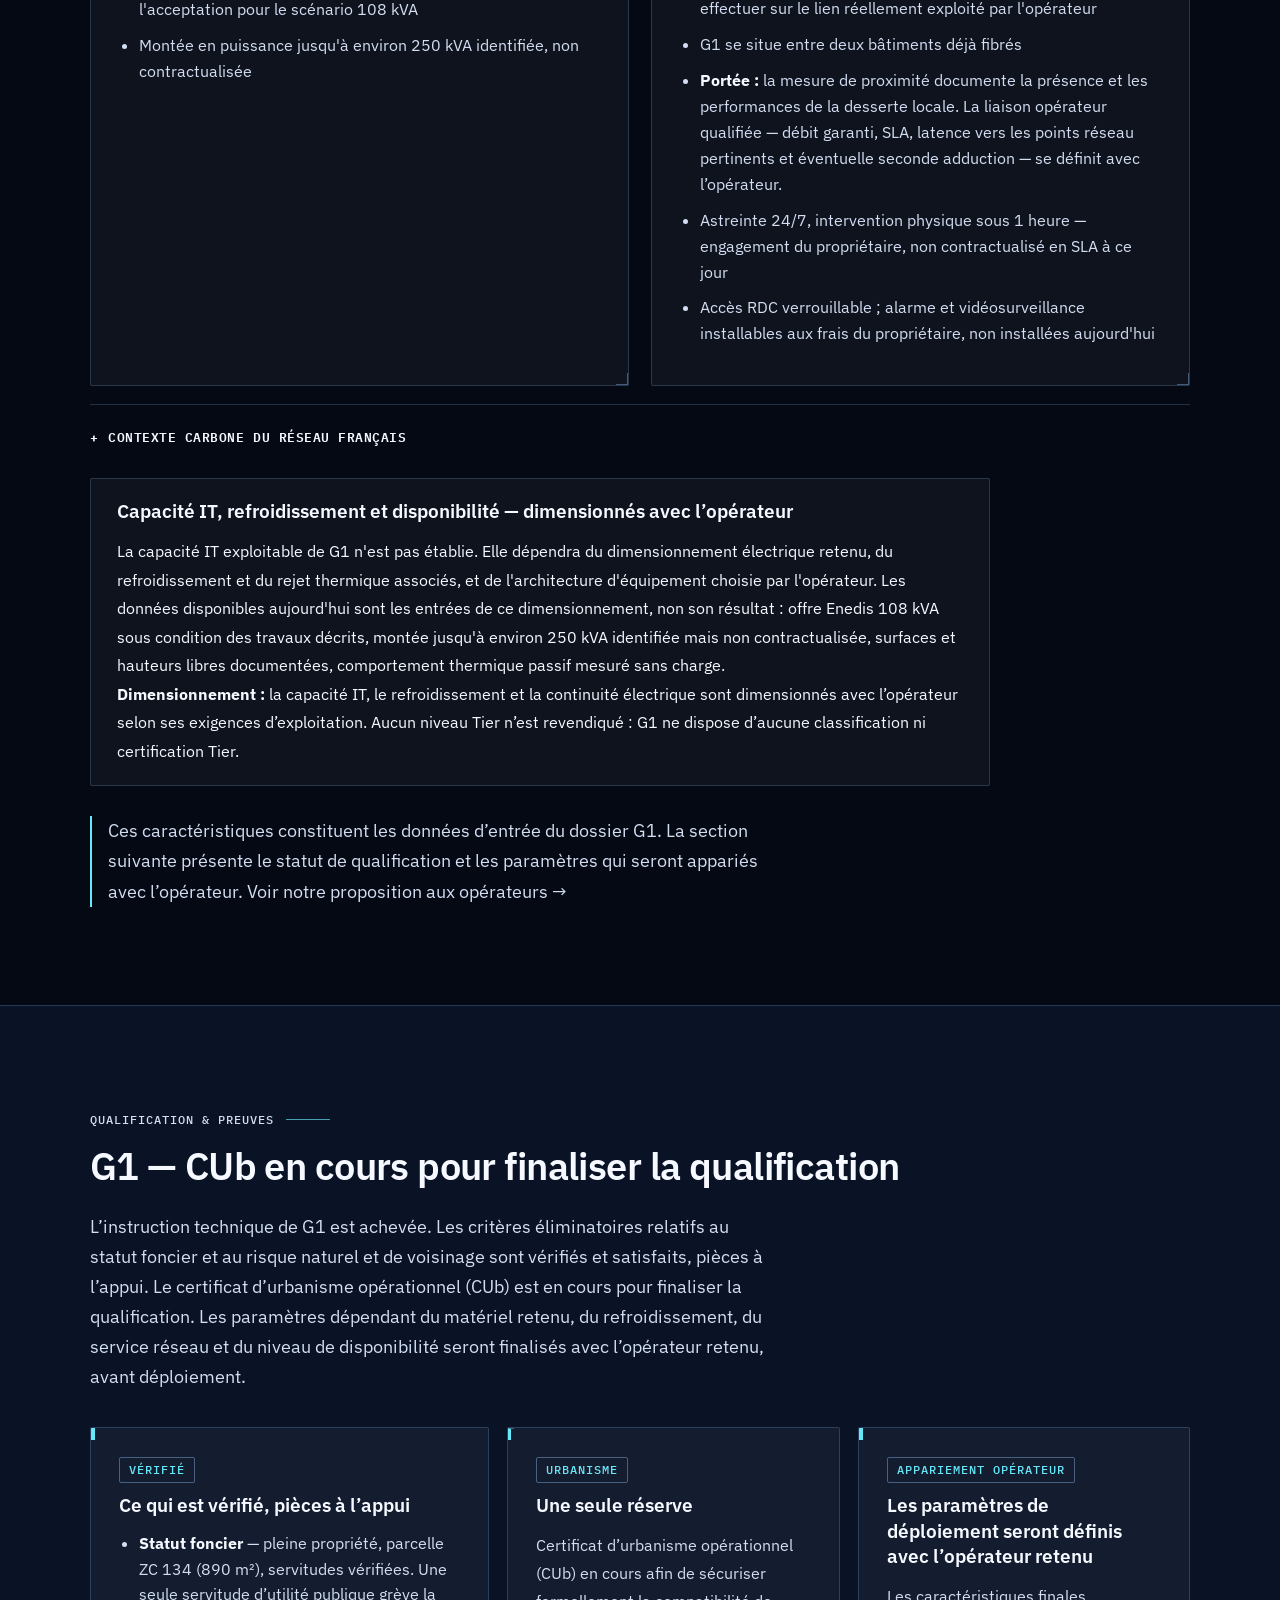
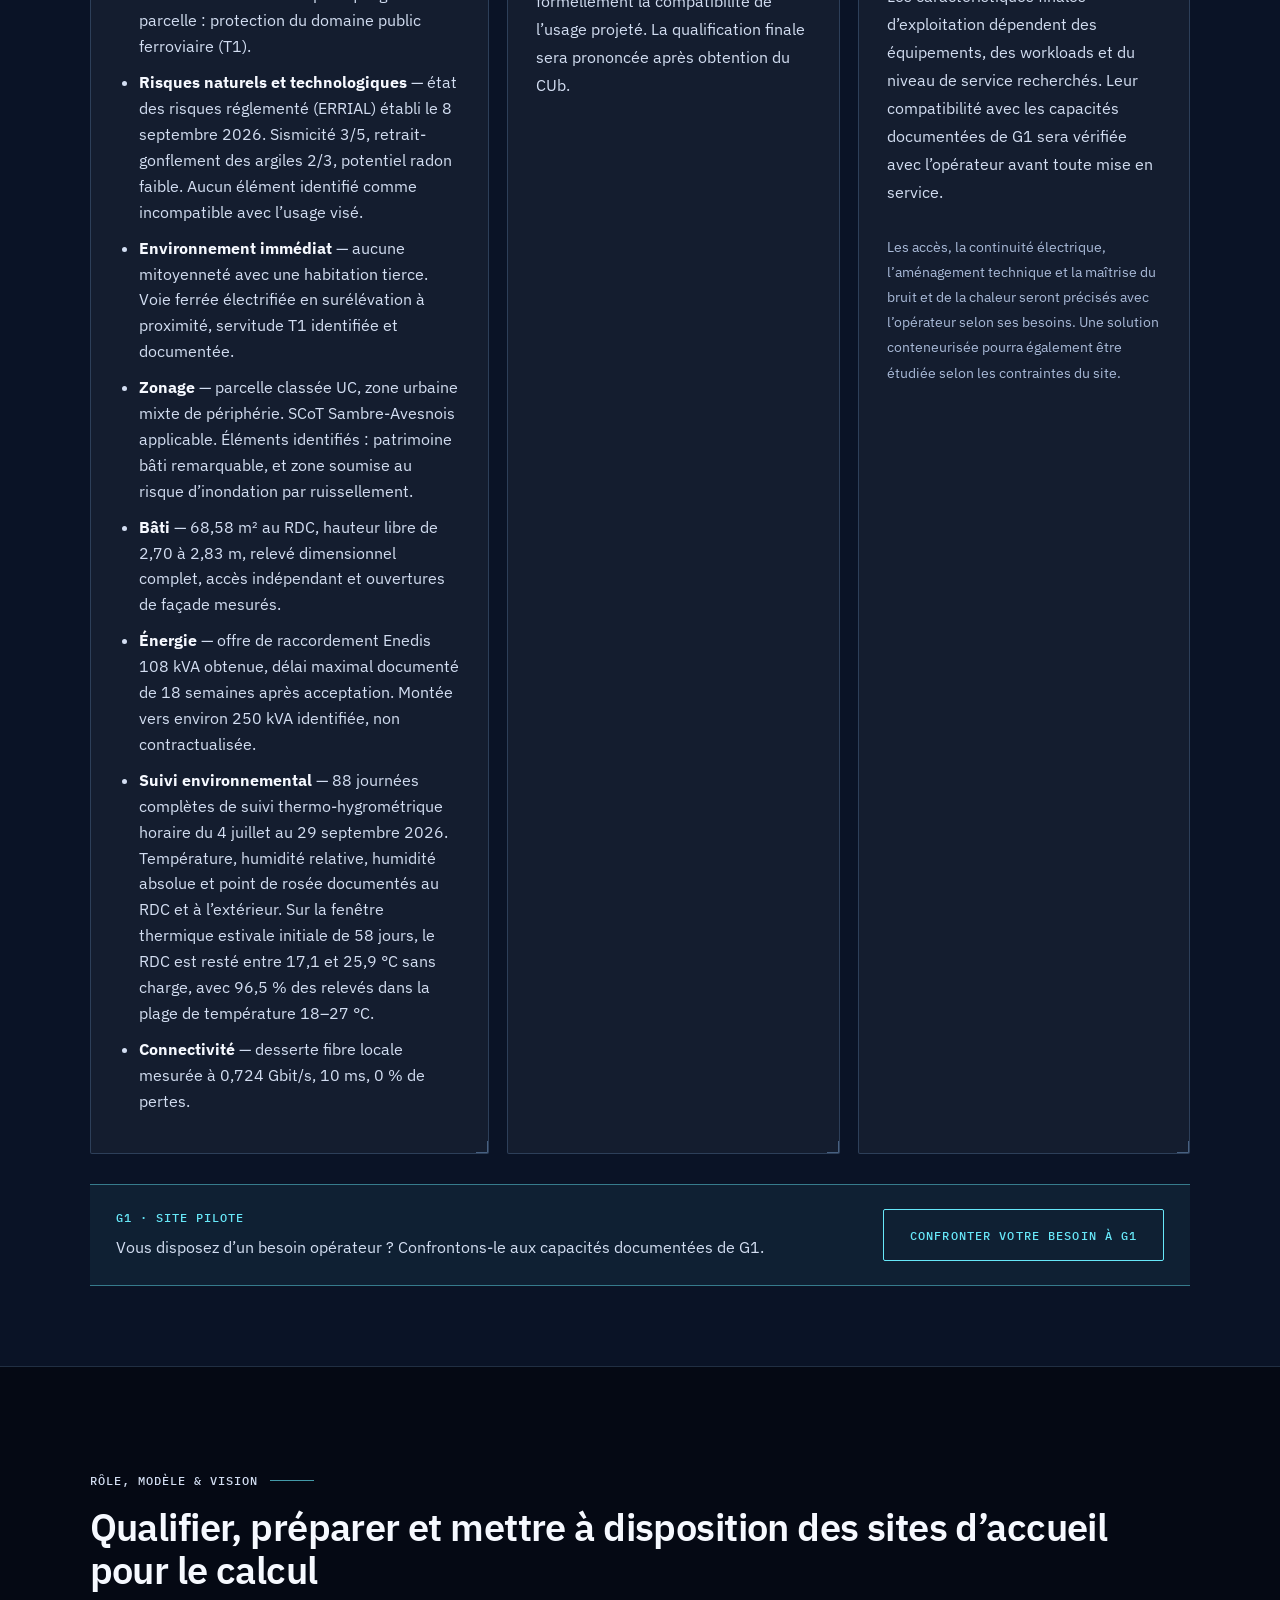
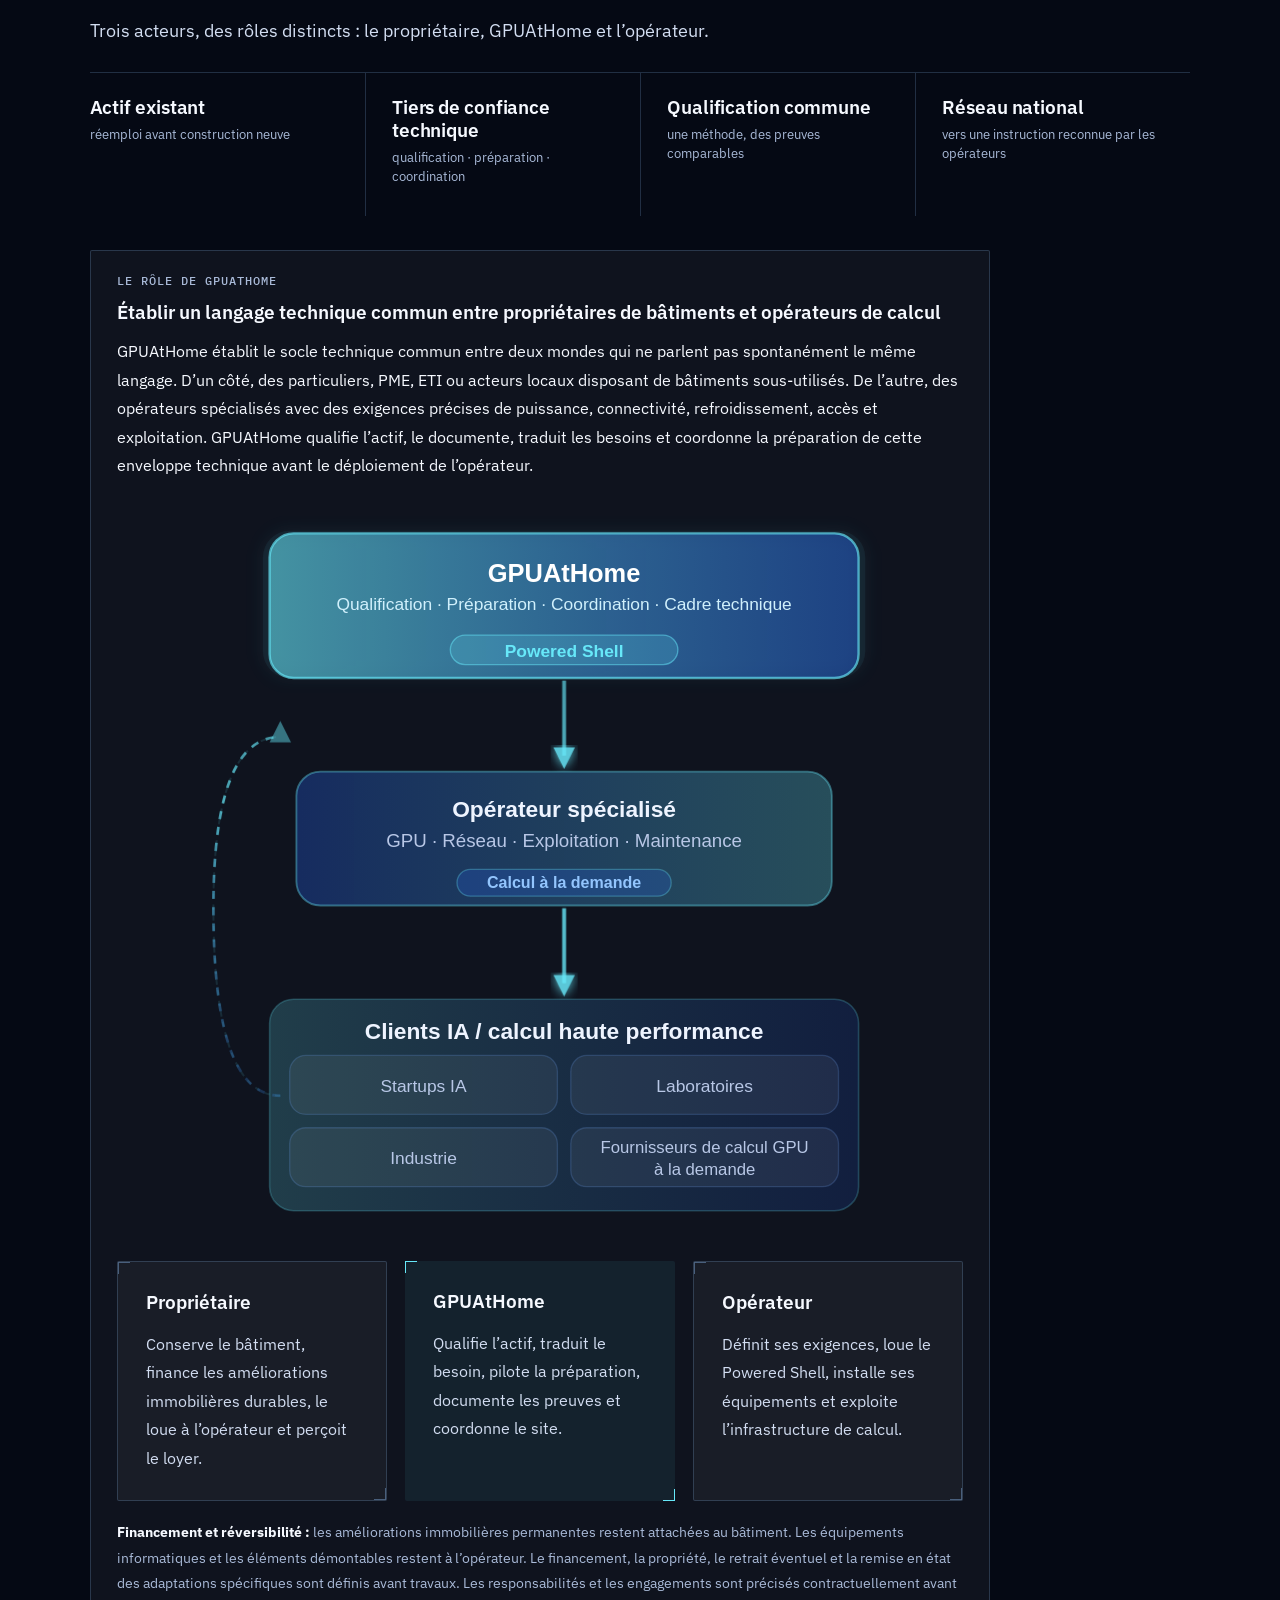
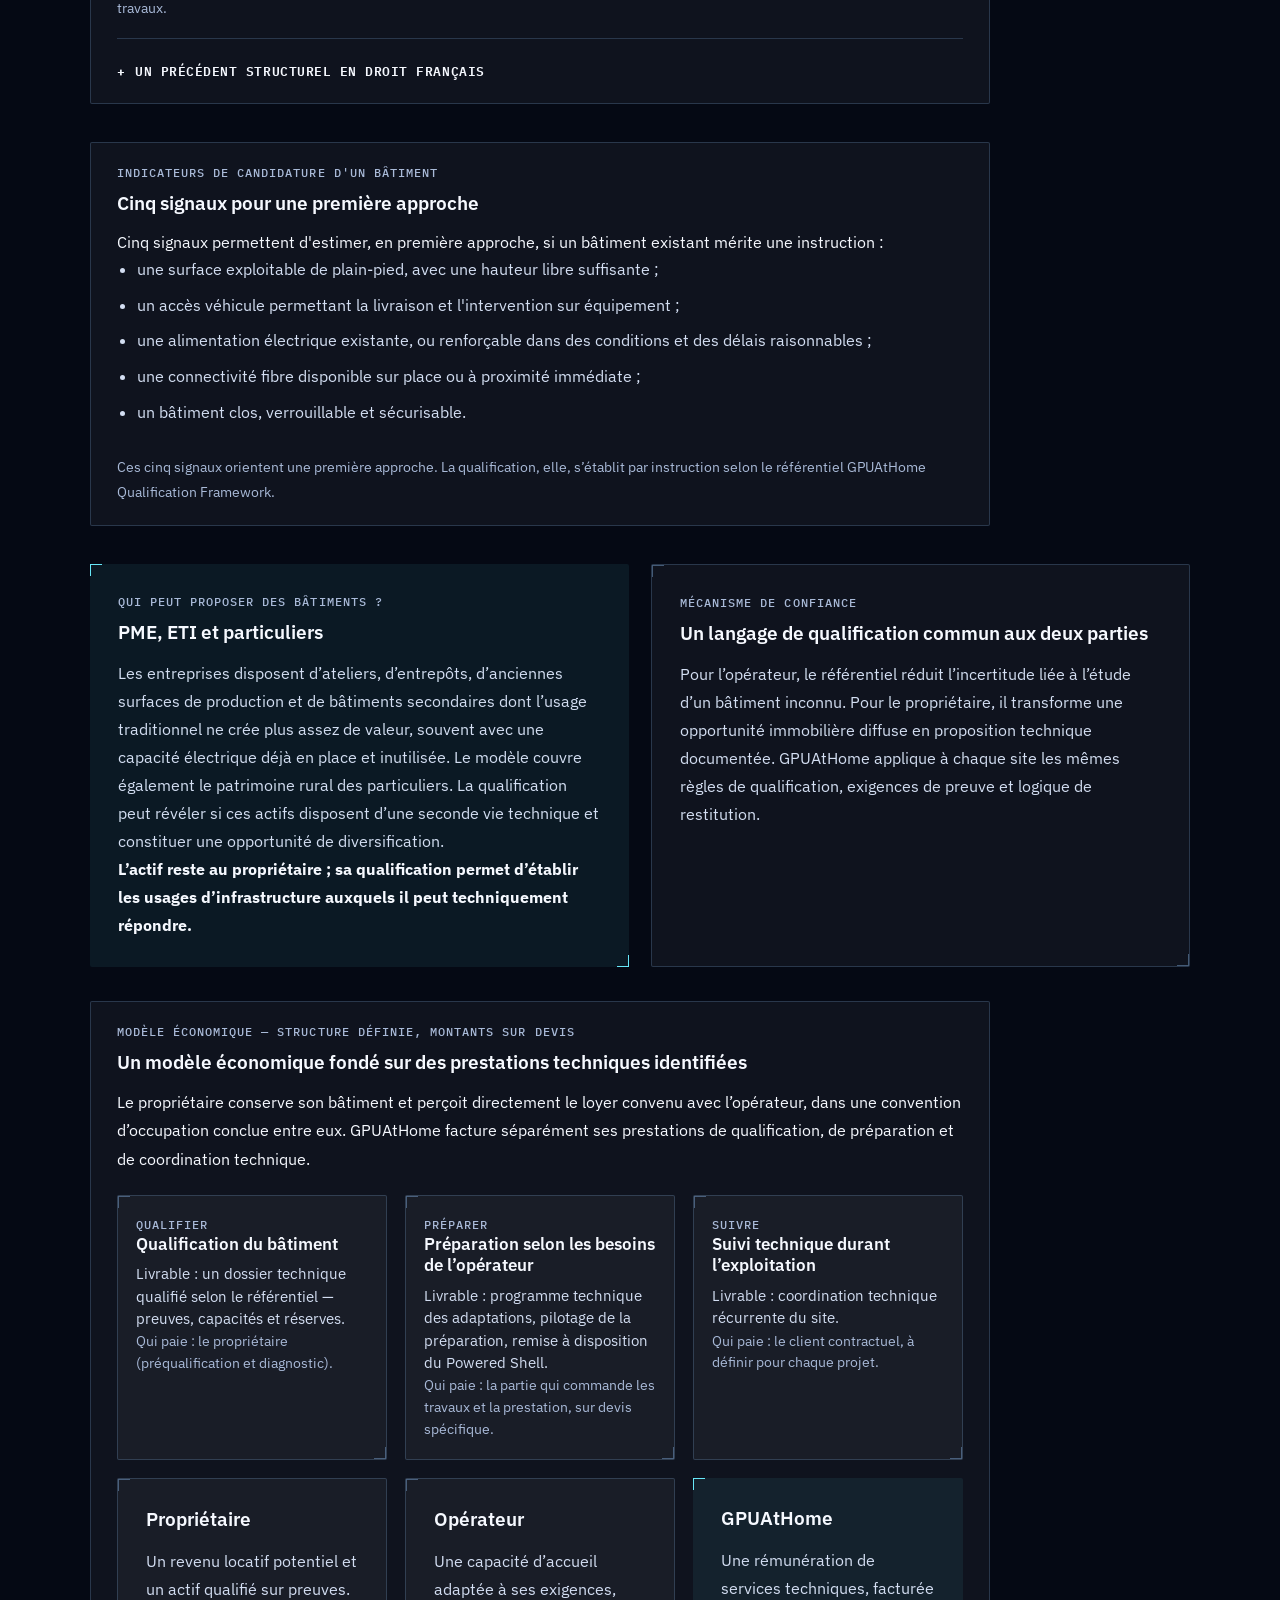
==== commit 4a496cfa: "Add files via upload" ====
--- a/index.html
+++ b/index.html
@@ -57,7 +57,7 @@
      integralement l'apparence precedente pour toute la partie CSS. -->
 <link href="theme-releve.css?v=10" rel="stylesheet"/>
 <!-- Harmonisation graphique : tokens uniques, contrastes, polices. Chargée en dernier. -->
-<link href="theme-unify.css?v=1" rel="stylesheet"/>
+<link href="theme-unify.css?v=2" rel="stylesheet"/>
 <style>
   .whatsnew-overlay{display:none;position:fixed;inset:0;background:rgba(8,12,20,0.72);z-index:9999;align-items:center;justify-content:center;padding:24px;}
   .whatsnew-overlay.is-open{display:flex;}
--- a/theme-unify.css
+++ b/theme-unify.css
@@ -208,6 +208,7 @@
 html body .tag--offer { color: var(--cyan); border-color: rgba(103,232,249,.55); background: transparent; }
 html body .tag--todo  { color: var(--muted-2); border-style: dashed; background: transparent; }
 html body .signal-kind,
+html body .signal-case .signal-kind,
 html body .qualification-status { border-radius: var(--radius); border-color: var(--rule-strong); background: transparent; }
 
 /* Feuille de route : même logique de forme */
